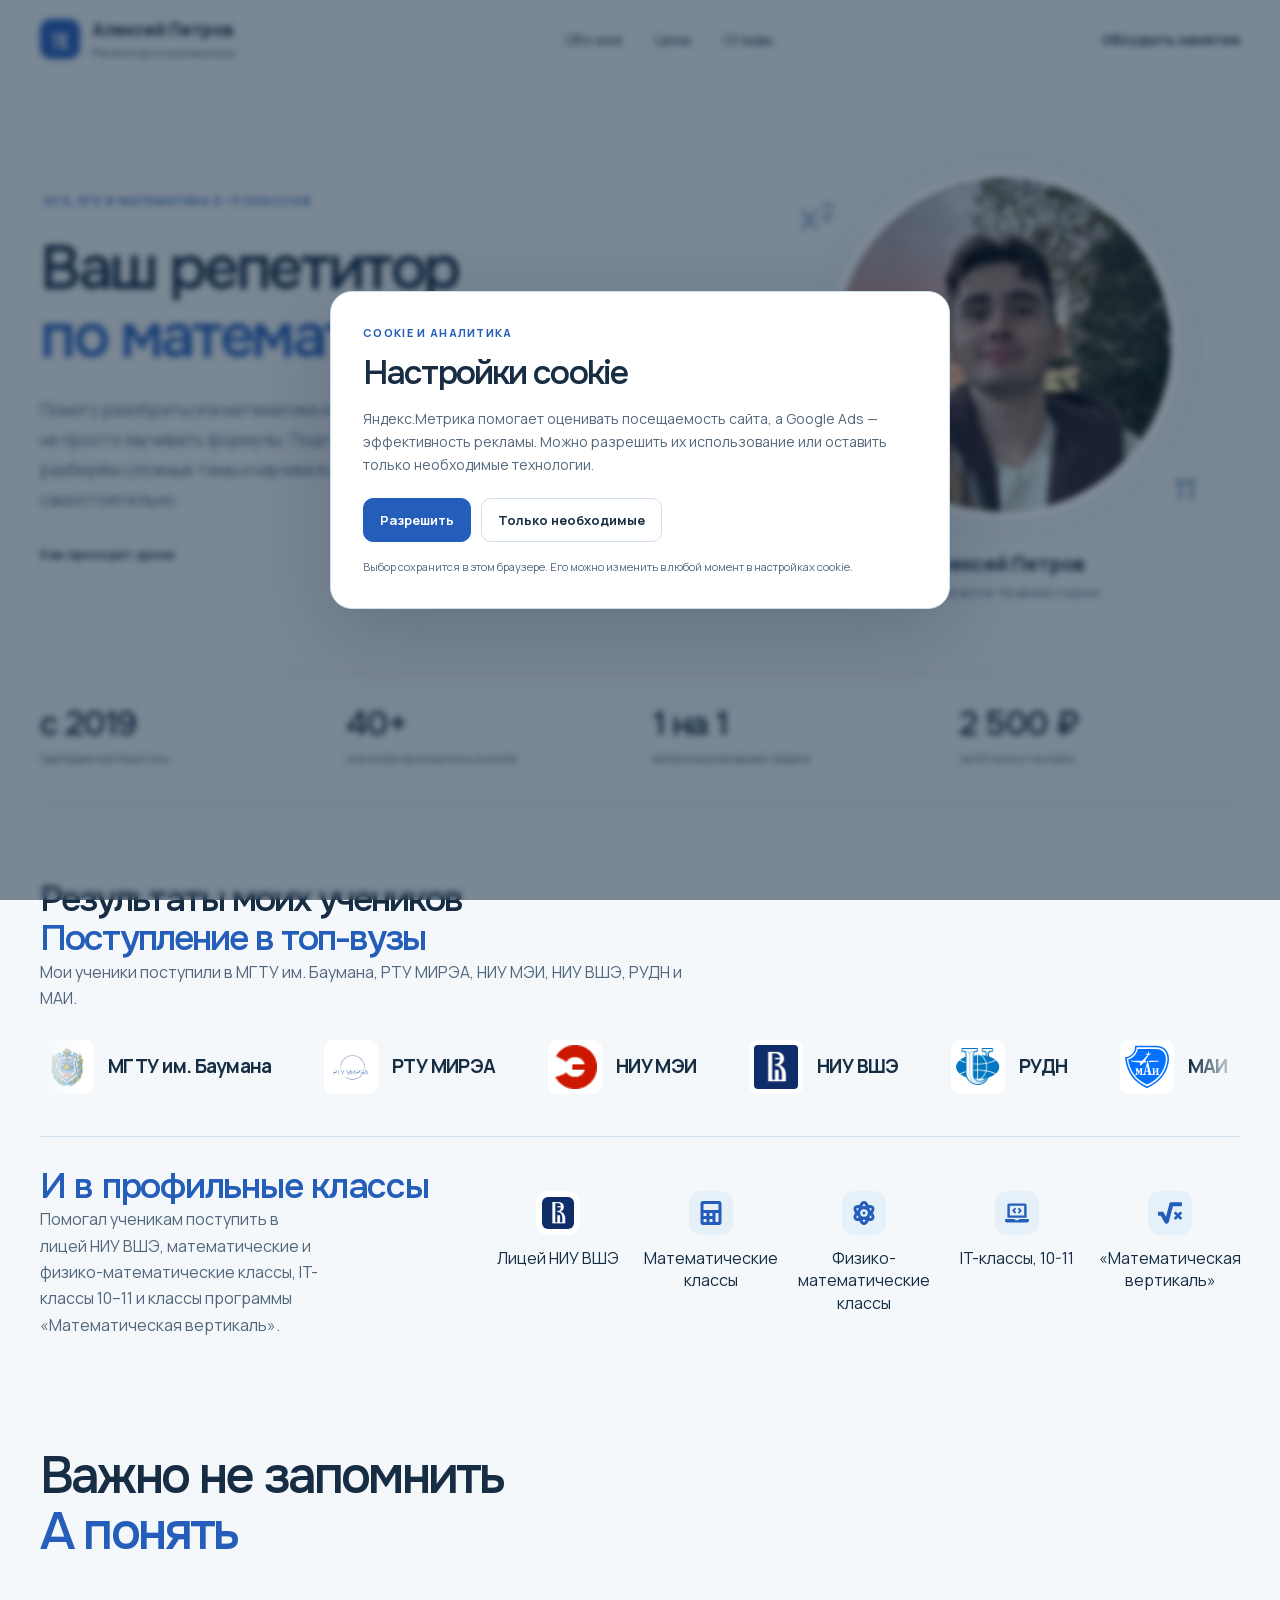
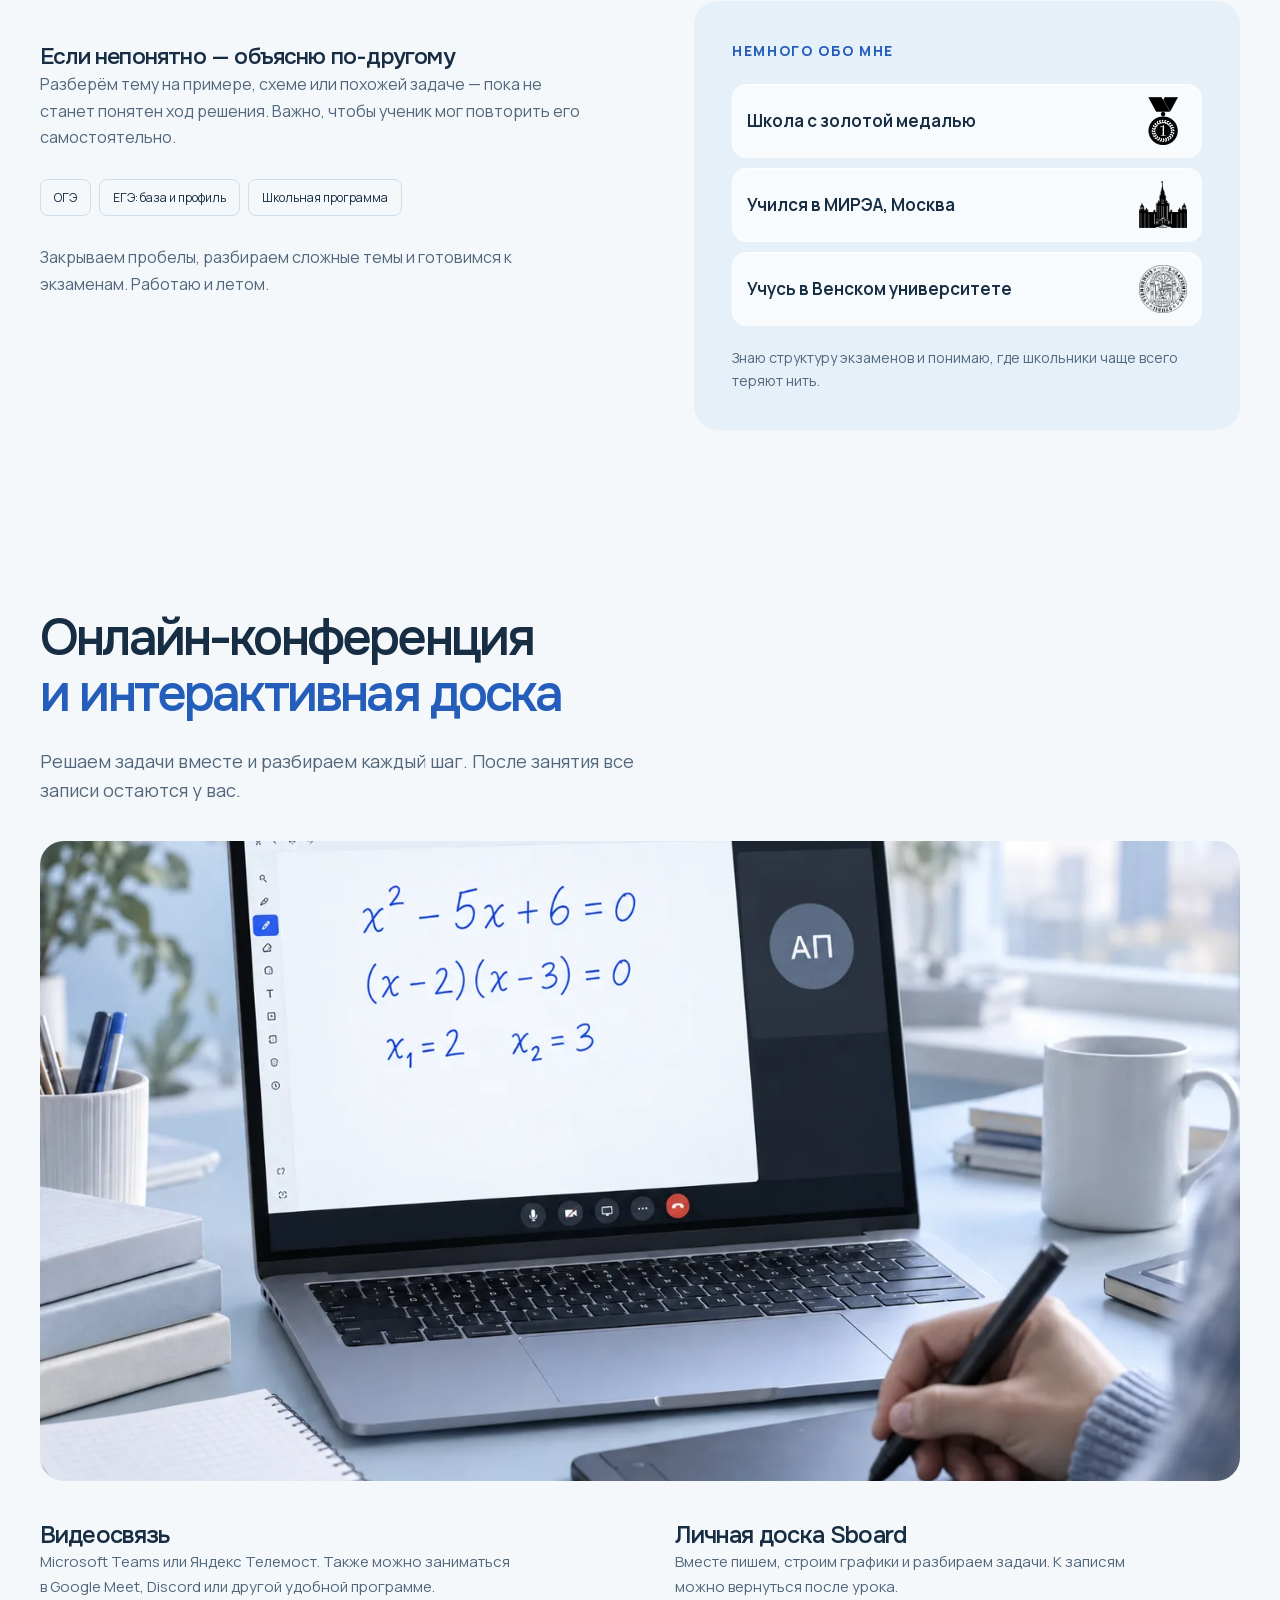
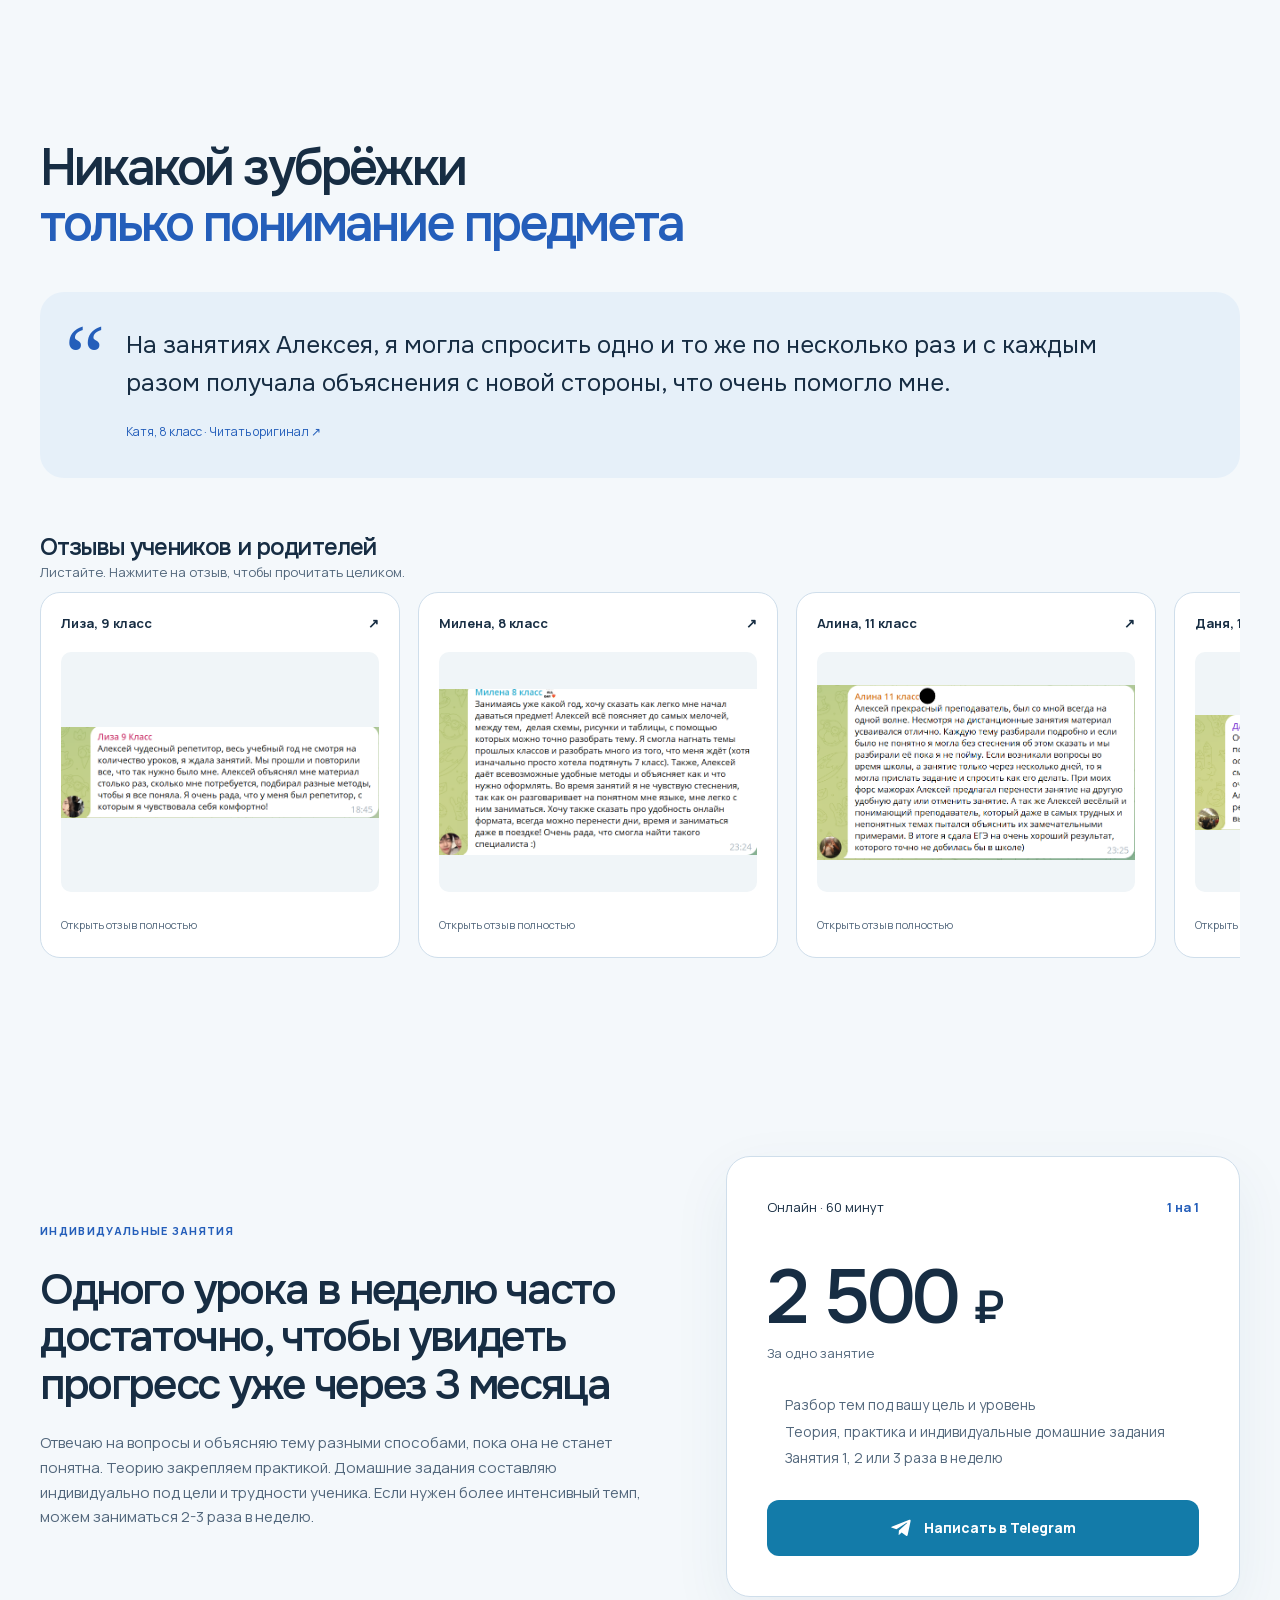
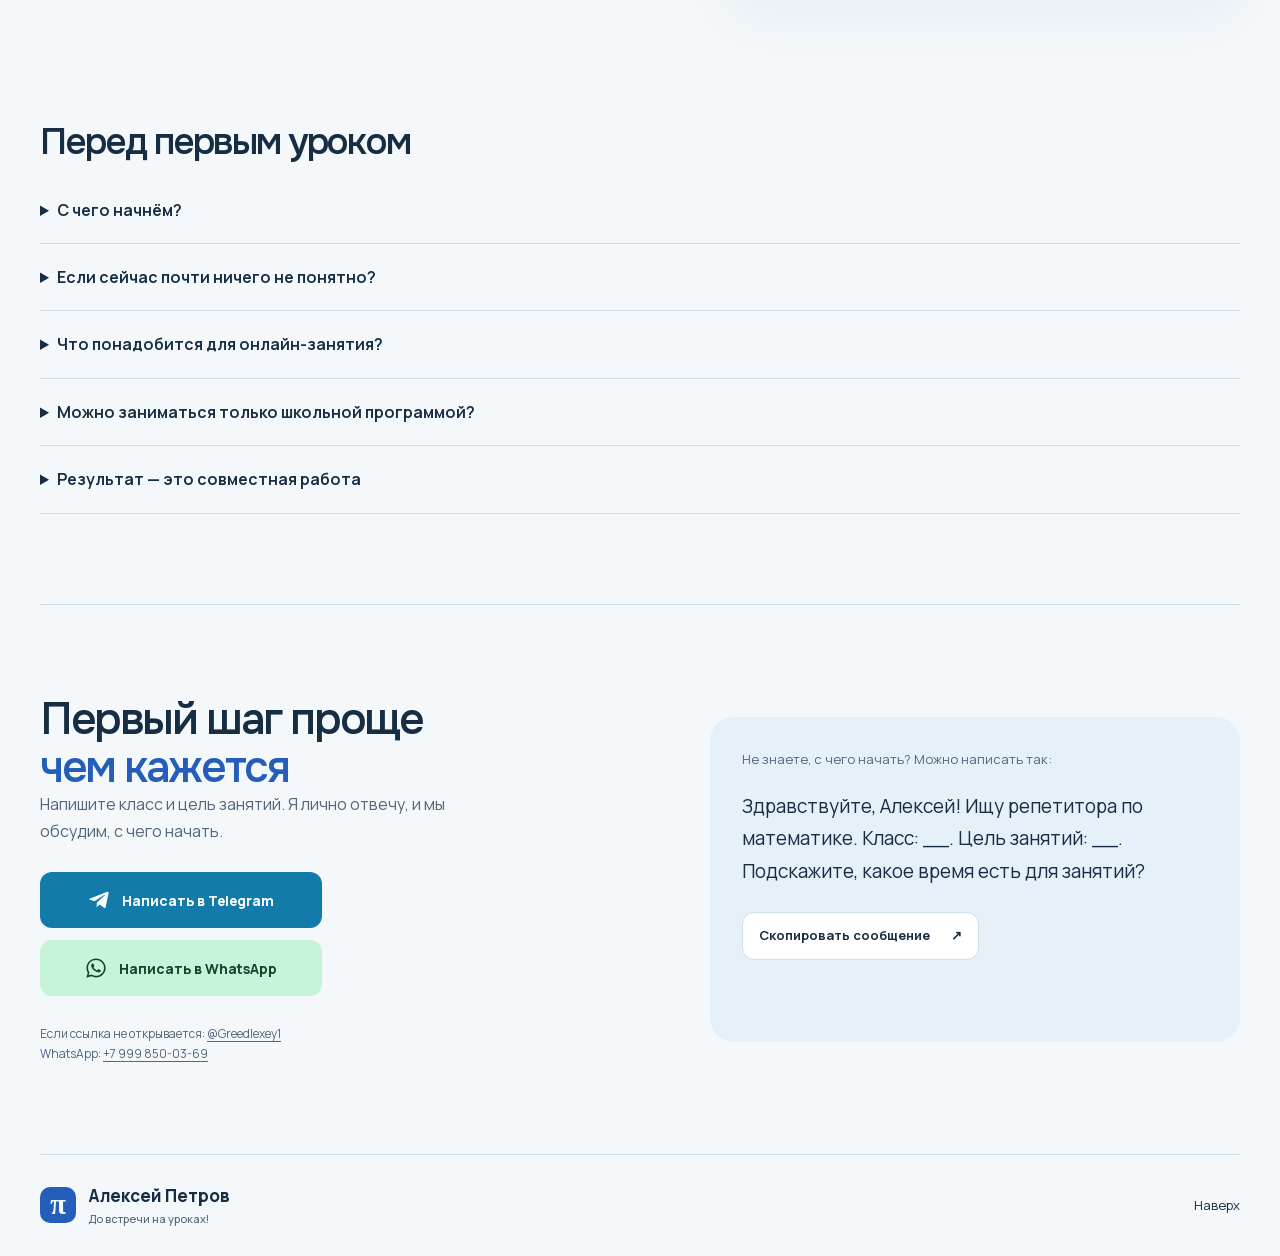
==== index.html @ b1c2bb9f "Add consent-aware Google Ads tracking" ====
<!DOCTYPE html><html lang="ru"><head><meta charSet="utf-8"/><meta name="viewport" content="width=device-width, initial-scale=1"/><link rel="preload" href="/favicon.svg" as="image"/><link rel="preload" href="/universities/bmstu.png" as="image"/><link rel="preload" href="/universities/mirea.svg" as="image"/><link rel="preload" href="/universities/mpei.ico" as="image"/><link rel="preload" href="/universities/hse.png" as="image"/><link rel="preload" href="/universities/rudn-mark.webp" as="image"/><link rel="preload" href="/universities/mai.svg" as="image"/><link rel="preload" href="/education/gold-medal.png" as="image"/><link rel="preload" href="/education/mirea-mark.png" as="image"/><link rel="preload" href="/education/vienna-university.png" as="image"/><link rel="stylesheet" href="/_next/static/css/index.EfuQEpHN.css" data-rsc-css-href="/_next/static/css/index.EfuQEpHN.css" data-precedence="vite-rsc/importer-resources"/><link rel="modulepreload" fetchPriority="low" href="/_next/static/chunks/index-Ccxa7Z6f.js"/><script src="/_next/static/chunks/rolldown-runtime-C60lm6uB.js" type="module" async=""></script><script src="/_next/static/chunks/framework-BgSIrAUN.js" type="module" async=""></script><link rel="modulepreload" href="/_next/static/chunks/layout-segment-context-CNjKVt2A.js" crossorigin=""/><link rel="modulepreload" href="/_next/static/chunks/consent-manager-OERHAARf.js" crossorigin=""/><link rel="modulepreload" href="/_next/static/chunks/contact-actions-ByN_twiW.js" crossorigin=""/><title>Алексей Петров — репетитор по математике</title><meta name="description" content="Подготовка к ОГЭ и ЕГЭ, повышение успеваемости для учеников 5–11 классов. Индивидуальные онлайн-занятия по математике."/><link rel="shortcut icon" href="/favicon.svg?v=3"/><link rel="icon" href="/favicon.svg?v=3"/><script>Object.assign(((self[Symbol.for("vinext.navigationRuntime")]??={bootstrap:{routeManifest:null},functions:{}}).bootstrap.rsc??={rsc:[]}),{params:{},nav:{"pathname":"/","searchParams":[]}})</script><link rel="modulepreload" href="/_next/static/chunks/index-Ccxa7Z6f.js" />
<link rel="preload" href="/_next/static/_vinext_fonts/manrope-76eca2803f7f/manrope-c9a5f13c.woff2" as="font" type="font/woff2" crossorigin />
<link rel="preload" href="/_next/static/_vinext_fonts/manrope-76eca2803f7f/manrope-81401990.woff2" as="font" type="font/woff2" crossorigin />
<link rel="preload" href="/_next/static/_vinext_fonts/onest-5a9ab5526773/onest-8faa2f9b.woff2" as="font" type="font/woff2" crossorigin />
<link rel="preload" href="/_next/static/_vinext_fonts/onest-5a9ab5526773/onest-5ac48217.woff2" as="font" type="font/woff2" crossorigin />
<style data-vinext-fonts>/* cyrillic-ext */
@font-face {
  font-family: 'Manrope';
  font-style: normal;
  font-weight: 200 800;
  font-display: swap;
  src: url(/_next/static/_vinext_fonts/manrope-76eca2803f7f/manrope-37facb2a.woff2) format('woff2');
  unicode-range: U+0460-052F, U+1C80-1C8A, U+20B4, U+2DE0-2DFF, U+A640-A69F, U+FE2E-FE2F;
}
/* cyrillic */
@font-face {
  font-family: 'Manrope';
  font-style: normal;
  font-weight: 200 800;
  font-display: swap;
  src: url(/_next/static/_vinext_fonts/manrope-76eca2803f7f/manrope-c9a5f13c.woff2) format('woff2');
  unicode-range: U+0301, U+0400-045F, U+0490-0491, U+04B0-04B1, U+2116;
}
/* greek */
@font-face {
  font-family: 'Manrope';
  font-style: normal;
  font-weight: 200 800;
  font-display: swap;
  src: url(/_next/static/_vinext_fonts/manrope-76eca2803f7f/manrope-f00fa027.woff2) format('woff2');
  unicode-range: U+0370-0377, U+037A-037F, U+0384-038A, U+038C, U+038E-03A1, U+03A3-03FF;
}
/* vietnamese */
@font-face {
  font-family: 'Manrope';
  font-style: normal;
  font-weight: 200 800;
  font-display: swap;
  src: url(/_next/static/_vinext_fonts/manrope-76eca2803f7f/manrope-bd6e7fdc.woff2) format('woff2');
  unicode-range: U+0102-0103, U+0110-0111, U+0128-0129, U+0168-0169, U+01A0-01A1, U+01AF-01B0, U+0300-0301, U+0303-0304, U+0308-0309, U+0323, U+0329, U+1EA0-1EF9, U+20AB;
}
/* latin-ext */
@font-face {
  font-family: 'Manrope';
  font-style: normal;
  font-weight: 200 800;
  font-display: swap;
  src: url(/_next/static/_vinext_fonts/manrope-76eca2803f7f/manrope-76dcfc73.woff2) format('woff2');
  unicode-range: U+0100-02BA, U+02BD-02C5, U+02C7-02CC, U+02CE-02D7, U+02DD-02FF, U+0304, U+0308, U+0329, U+1D00-1DBF, U+1E00-1E9F, U+1EF2-1EFF, U+2020, U+20A0-20AB, U+20AD-20C0, U+2113, U+2C60-2C7F, U+A720-A7FF;
}
/* latin */
@font-face {
  font-family: 'Manrope';
  font-style: normal;
  font-weight: 200 800;
  font-display: swap;
  src: url(/_next/static/_vinext_fonts/manrope-76eca2803f7f/manrope-81401990.woff2) format('woff2');
  unicode-range: U+0000-00FF, U+0131, U+0152-0153, U+02BB-02BC, U+02C6, U+02DA, U+02DC, U+0304, U+0308, U+0329, U+2000-206F, U+20AC, U+2122, U+2191, U+2193, U+2212, U+2215, U+FEFF, U+FFFD;
}

@font-face {
  font-family: 'Manrope Fallback';
  src: local("Arial");
  ascent-override: 103.31%;
  descent-override: 29.07%;
  line-gap-override: 0.00%;
  size-adjust: 103.19%;
}

.__font_manrope_18bkbal { font-family: 'Manrope', 'Manrope Fallback'; font-style: normal; }

.__variable_manrope_18bkbal { --font-manrope: 'Manrope', 'Manrope Fallback'; }

/* cyrillic-ext */
@font-face {
  font-family: 'Onest';
  font-style: normal;
  font-weight: 100 900;
  font-display: swap;
  src: url(/_next/static/_vinext_fonts/onest-5a9ab5526773/onest-e99908e1.woff2) format('woff2');
  unicode-range: U+0460-052F, U+1C80-1C8A, U+20B4, U+2DE0-2DFF, U+A640-A69F, U+FE2E-FE2F;
}
/* cyrillic */
@font-face {
  font-family: 'Onest';
  font-style: normal;
  font-weight: 100 900;
  font-display: swap;
  src: url(/_next/static/_vinext_fonts/onest-5a9ab5526773/onest-8faa2f9b.woff2) format('woff2');
  unicode-range: U+0301, U+0400-045F, U+0490-0491, U+04B0-04B1, U+2116;
}
/* math */
@font-face {
  font-family: 'Onest';
  font-style: normal;
  font-weight: 100 900;
  font-display: swap;
  src: url(/_next/static/_vinext_fonts/onest-5a9ab5526773/onest-ea80da60.woff2) format('woff2');
  unicode-range: U+0302-0303, U+0305, U+0307-0308, U+0310, U+0312, U+0315, U+031A, U+0326-0327, U+032C, U+032F-0330, U+0332-0333, U+0338, U+033A, U+0346, U+034D, U+0391-03A1, U+03A3-03A9, U+03B1-03C9, U+03D1, U+03D5-03D6, U+03F0-03F1, U+03F4-03F5, U+2016-2017, U+2034-2038, U+203C, U+2040, U+2043, U+2047, U+2050, U+2057, U+205F, U+2070-2071, U+2074-208E, U+2090-209C, U+20D0-20DC, U+20E1, U+20E5-20EF, U+2100-2112, U+2114-2115, U+2117-2121, U+2123-214F, U+2190, U+2192, U+2194-21AE, U+21B0-21E5, U+21F1-21F2, U+21F4-2211, U+2213-2214, U+2216-22FF, U+2308-230B, U+2310, U+2319, U+231C-2321, U+2336-237A, U+237C, U+2395, U+239B-23B7, U+23D0, U+23DC-23E1, U+2474-2475, U+25AF, U+25B3, U+25B7, U+25BD, U+25C1, U+25CA, U+25CC, U+25FB, U+266D-266F, U+27C0-27FF, U+2900-2AFF, U+2B0E-2B11, U+2B30-2B4C, U+2BFE, U+3030, U+FF5B, U+FF5D, U+1D400-1D7FF, U+1EE00-1EEFF;
}
/* symbols */
@font-face {
  font-family: 'Onest';
  font-style: normal;
  font-weight: 100 900;
  font-display: swap;
  src: url(/_next/static/_vinext_fonts/onest-5a9ab5526773/onest-914ed5ba.woff2) format('woff2');
  unicode-range: U+0001-000C, U+000E-001F, U+007F-009F, U+20DD-20E0, U+20E2-20E4, U+2150-218F, U+2190, U+2192, U+2194-2199, U+21AF, U+21E6-21F0, U+21F3, U+2218-2219, U+2299, U+22C4-22C6, U+2300-243F, U+2440-244A, U+2460-24FF, U+25A0-27BF, U+2800-28FF, U+2921-2922, U+2981, U+29BF, U+29EB, U+2B00-2BFF, U+4DC0-4DFF, U+FFF9-FFFB, U+10140-1018E, U+10190-1019C, U+101A0, U+101D0-101FD, U+102E0-102FB, U+10E60-10E7E, U+1D2C0-1D2D3, U+1D2E0-1D37F, U+1F000-1F0FF, U+1F100-1F1AD, U+1F1E6-1F1FF, U+1F30D-1F30F, U+1F315, U+1F31C, U+1F31E, U+1F320-1F32C, U+1F336, U+1F378, U+1F37D, U+1F382, U+1F393-1F39F, U+1F3A7-1F3A8, U+1F3AC-1F3AF, U+1F3C2, U+1F3C4-1F3C6, U+1F3CA-1F3CE, U+1F3D4-1F3E0, U+1F3ED, U+1F3F1-1F3F3, U+1F3F5-1F3F7, U+1F408, U+1F415, U+1F41F, U+1F426, U+1F43F, U+1F441-1F442, U+1F444, U+1F446-1F449, U+1F44C-1F44E, U+1F453, U+1F46A, U+1F47D, U+1F4A3, U+1F4B0, U+1F4B3, U+1F4B9, U+1F4BB, U+1F4BF, U+1F4C8-1F4CB, U+1F4D6, U+1F4DA, U+1F4DF, U+1F4E3-1F4E6, U+1F4EA-1F4ED, U+1F4F7, U+1F4F9-1F4FB, U+1F4FD-1F4FE, U+1F503, U+1F507-1F50B, U+1F50D, U+1F512-1F513, U+1F53E-1F54A, U+1F54F-1F5FA, U+1F610, U+1F650-1F67F, U+1F687, U+1F68D, U+1F691, U+1F694, U+1F698, U+1F6AD, U+1F6B2, U+1F6B9-1F6BA, U+1F6BC, U+1F6C6-1F6CF, U+1F6D3-1F6D7, U+1F6E0-1F6EA, U+1F6F0-1F6F3, U+1F6F7-1F6FC, U+1F700-1F7FF, U+1F800-1F80B, U+1F810-1F847, U+1F850-1F859, U+1F860-1F887, U+1F890-1F8AD, U+1F8B0-1F8BB, U+1F8C0-1F8C1, U+1F900-1F90B, U+1F93B, U+1F946, U+1F984, U+1F996, U+1F9E9, U+1FA00-1FA6F, U+1FA70-1FA7C, U+1FA80-1FA89, U+1FA8F-1FAC6, U+1FACE-1FADC, U+1FADF-1FAE9, U+1FAF0-1FAF8, U+1FB00-1FBFF;
}
/* vietnamese */
@font-face {
  font-family: 'Onest';
  font-style: normal;
  font-weight: 100 900;
  font-display: swap;
  src: url(/_next/static/_vinext_fonts/onest-5a9ab5526773/onest-20906169.woff2) format('woff2');
  unicode-range: U+0102-0103, U+0110-0111, U+0128-0129, U+0168-0169, U+01A0-01A1, U+01AF-01B0, U+0300-0301, U+0303-0304, U+0308-0309, U+0323, U+0329, U+1EA0-1EF9, U+20AB;
}
/* latin-ext */
@font-face {
  font-family: 'Onest';
  font-style: normal;
  font-weight: 100 900;
  font-display: swap;
  src: url(/_next/static/_vinext_fonts/onest-5a9ab5526773/onest-399d446b.woff2) format('woff2');
  unicode-range: U+0100-02BA, U+02BD-02C5, U+02C7-02CC, U+02CE-02D7, U+02DD-02FF, U+0304, U+0308, U+0329, U+1D00-1DBF, U+1E00-1E9F, U+1EF2-1EFF, U+2020, U+20A0-20AB, U+20AD-20C0, U+2113, U+2C60-2C7F, U+A720-A7FF;
}
/* latin */
@font-face {
  font-family: 'Onest';
  font-style: normal;
  font-weight: 100 900;
  font-display: swap;
  src: url(/_next/static/_vinext_fonts/onest-5a9ab5526773/onest-5ac48217.woff2) format('woff2');
  unicode-range: U+0000-00FF, U+0131, U+0152-0153, U+02BB-02BC, U+02C6, U+02DA, U+02DC, U+0304, U+0308, U+0329, U+2000-206F, U+20AC, U+2122, U+2191, U+2193, U+2212, U+2215, U+FEFF, U+FFFD;
}

@font-face {
  font-family: 'Onest Fallback';
  src: local("Arial");
  ascent-override: 92.20%;
  descent-override: 28.99%;
  line-gap-override: 0.00%;
  size-adjust: 105.20%;
}

.__font_onest_1gwb0wa { font-family: 'Onest', 'Onest Fallback'; font-style: normal; }

.__variable_onest_1gwb0wa { --font-onest: 'Onest', 'Onest Fallback'; }
</style>
</head><body class="__variable_manrope_18bkbal __variable_onest_1gwb0wa"><a class="skip-link" href="#main">Перейти к содержанию</a><header class="site-header container"><a class="brand" href="#top"><img src="/favicon.svg" width="40" height="40" alt=""/><span>Алексей Петров<small>Репетитор по математике</small></span></a><nav aria-label="Основная навигация"><a href="#about">Обо мне</a><a href="#prices">Цены</a><a href="#reviews">Отзывы</a></nav><a class="header-link" href="#contact">Обсудить занятия</a></header><main id="main"><section class="hero container" id="top"><div class="hero-copy"><p class="eyebrow">ОГЭ, ЕГЭ и математика 5–11 классов</p><h1>Ваш репетитор<br/><span>по математике</span></h1><p class="lead">Помогу разобраться в математике и понять, как решать задачи, а не просто заучивать формулы. Подготовимся к экзаменам, разберём сложные темы и научимся решать примеры самостоятельно.</p><div class="hero-actions"><a class="text-link" href="#format">Как проходят уроки</a></div></div><figure class="hero-portrait"><div class="portrait-halo" aria-hidden="true"><span>х²</span><span>π</span></div><img src="/alexey.webp" width="640" height="640" fetchPriority="high" alt="Алексей Петров, ваш преподаватель математики"/><figcaption><strong>Алексей Петров</strong><span>На одной волне. На вашей стороне.</span></figcaption></figure></section><section class="facts container" aria-label="О занятиях"><div><strong>с 2019</strong><span>преподаю математику</span></div><div><strong>40+</strong><span>учеников занимались со мной</span></div><div><strong>1 на 1</strong><span>всё внимание вашей задаче</span></div><div><strong>2 500 ₽</strong><span>за 60 минут онлайн</span></div></section><section class="university-section container"><div class="university-heading"><h2>Результаты моих учеников<br/><span>Поступление в топ-вузы</span></h2><p>Мои ученики поступили в МГТУ им. Баумана, РТУ МИРЭА, НИУ МЭИ, НИУ ВШЭ, РУДН и МАИ.</p></div><div class="university-window"><div class="university-track"><div class="university-group"><div class="university"><img src="/universities/bmstu.png" width="54" height="54" alt=""/><strong>МГТУ им. Баумана</strong></div><div class="university"><img src="/universities/mirea.svg" width="54" height="54" alt=""/><strong>РТУ МИРЭА</strong></div><div class="university"><img src="/universities/mpei.ico" width="54" height="54" alt=""/><strong>НИУ МЭИ</strong></div><div class="university"><img src="/universities/hse.png" width="54" height="54" alt=""/><strong>НИУ ВШЭ</strong></div><div class="university"><img src="/universities/rudn-mark.webp" width="54" height="54" alt=""/><strong>РУДН</strong></div><div class="university"><img src="/universities/mai.svg" width="54" height="54" alt=""/><strong>МАИ</strong></div></div><div class="university-group" aria-hidden="true"><div class="university"><img src="/universities/bmstu.png" width="54" height="54" alt=""/><strong>МГТУ им. Баумана</strong></div><div class="university"><img src="/universities/mirea.svg" width="54" height="54" alt=""/><strong>РТУ МИРЭА</strong></div><div class="university"><img src="/universities/mpei.ico" width="54" height="54" alt=""/><strong>НИУ МЭИ</strong></div><div class="university"><img src="/universities/hse.png" width="54" height="54" alt=""/><strong>НИУ ВШЭ</strong></div><div class="university"><img src="/universities/rudn-mark.webp" width="54" height="54" alt=""/><strong>РУДН</strong></div><div class="university"><img src="/universities/mai.svg" width="54" height="54" alt=""/><strong>МАИ</strong></div></div></div></div><div class="class-results"><div><h3>И в профильные классы</h3><p>Помогал ученикам поступить в лицей НИУ ВШЭ, математические и физико-математические классы, IT-классы 10–11 и классы программы «Математическая вертикаль».</p></div><div class="class-result-grid"><div class="class-result"><img src="/universities/hse.png" width="44" height="44" alt=""/><span>Лицей НИУ ВШЭ</span></div><div class="class-result"><svg stroke="currentColor" fill="currentColor" stroke-width="0" viewBox="0 0 448 512" aria-hidden="true" height="1em" width="1em" xmlns="http://www.w3.org/2000/svg"><path d="M400 0H48C22.4 0 0 22.4 0 48v416c0 25.6 22.4 48 48 48h352c25.6 0 48-22.4 48-48V48c0-25.6-22.4-48-48-48zM128 435.2c0 6.4-6.4 12.8-12.8 12.8H76.8c-6.4 0-12.8-6.4-12.8-12.8v-38.4c0-6.4 6.4-12.8 12.8-12.8h38.4c6.4 0 12.8 6.4 12.8 12.8v38.4zm0-128c0 6.4-6.4 12.8-12.8 12.8H76.8c-6.4 0-12.8-6.4-12.8-12.8v-38.4c0-6.4 6.4-12.8 12.8-12.8h38.4c6.4 0 12.8 6.4 12.8 12.8v38.4zm128 128c0 6.4-6.4 12.8-12.8 12.8h-38.4c-6.4 0-12.8-6.4-12.8-12.8v-38.4c0-6.4 6.4-12.8 12.8-12.8h38.4c6.4 0 12.8 6.4 12.8 12.8v38.4zm0-128c0 6.4-6.4 12.8-12.8 12.8h-38.4c-6.4 0-12.8-6.4-12.8-12.8v-38.4c0-6.4 6.4-12.8 12.8-12.8h38.4c6.4 0 12.8 6.4 12.8 12.8v38.4zm128 128c0 6.4-6.4 12.8-12.8 12.8h-38.4c-6.4 0-12.8-6.4-12.8-12.8V268.8c0-6.4 6.4-12.8 12.8-12.8h38.4c6.4 0 12.8 6.4 12.8 12.8v166.4zm0-256c0 6.4-6.4 12.8-12.8 12.8H76.8c-6.4 0-12.8-6.4-12.8-12.8V76.8C64 70.4 70.4 64 76.8 64h294.4c6.4 0 12.8 6.4 12.8 12.8v102.4z"></path></svg><span>Математические классы</span></div><div class="class-result"><svg stroke="currentColor" fill="currentColor" stroke-width="0" viewBox="0 0 448 512" aria-hidden="true" height="1em" width="1em" xmlns="http://www.w3.org/2000/svg"><path d="M223.99908,224a32,32,0,1,0,32.00782,32A32.06431,32.06431,0,0,0,223.99908,224Zm214.172-96c-10.877-19.5-40.50979-50.75-116.27544-41.875C300.39168,34.875,267.63386,0,223.99908,0s-76.39066,34.875-97.89653,86.125C50.3369,77.375,20.706,108.5,9.82907,128-6.54984,157.375-5.17484,201.125,34.958,256-5.17484,310.875-6.54984,354.625,9.82907,384c29.13087,52.375,101.64652,43.625,116.27348,41.875C147.60842,477.125,180.36429,512,223.99908,512s76.3926-34.875,97.89652-86.125c14.62891,1.75,87.14456,10.5,116.27544-41.875C454.55,354.625,453.175,310.875,413.04017,256,453.175,201.125,454.55,157.375,438.171,128ZM63.33886,352c-4-7.25-.125-24.75,15.00391-48.25,6.87695,6.5,14.12891,12.875,21.88087,19.125,1.625,13.75,4,27.125,6.75,40.125C82.34472,363.875,67.09081,358.625,63.33886,352Zm36.88478-162.875c-7.752,6.25-15.00392,12.625-21.88087,19.125-15.12891-23.5-19.00392-41-15.00391-48.25,3.377-6.125,16.37891-11.5,37.88478-11.5,1.75,0,3.875.375,5.75.375C104.09864,162.25,101.84864,175.625,100.22364,189.125ZM223.99908,64c9.50195,0,22.25586,13.5,33.88282,37.25-11.252,3.75-22.50391,8-33.88282,12.875-11.377-4.875-22.62892-9.125-33.88283-12.875C201.74516,77.5,214.49712,64,223.99908,64Zm0,384c-9.502,0-22.25392-13.5-33.88283-37.25,11.25391-3.75,22.50587-8,33.88283-12.875C235.378,402.75,246.62994,407,257.8819,410.75,246.25494,434.5,233.501,448,223.99908,448Zm0-112a80,80,0,1,1,80-80A80.00023,80.00023,0,0,1,223.99908,336ZM384.6593,352c-3.625,6.625-19.00392,11.875-43.63479,11,2.752-13,5.127-26.375,6.752-40.125,7.75195-6.25,15.00391-12.625,21.87891-19.125C384.7843,327.25,388.6593,344.75,384.6593,352ZM369.65538,208.25c-6.875-6.5-14.127-12.875-21.87891-19.125-1.625-13.5-3.875-26.875-6.752-40.25,1.875,0,4.002-.375,5.752-.375,21.50391,0,34.50782,5.375,37.88283,11.5C388.6593,167.25,384.7843,184.75,369.65538,208.25Z"></path></svg><span>Физико-математические классы</span></div><div class="class-result"><svg stroke="currentColor" fill="currentColor" stroke-width="0" viewBox="0 0 640 512" aria-hidden="true" height="1em" width="1em" xmlns="http://www.w3.org/2000/svg"><path d="M255.03 261.65c6.25 6.25 16.38 6.25 22.63 0l11.31-11.31c6.25-6.25 6.25-16.38 0-22.63L253.25 192l35.71-35.72c6.25-6.25 6.25-16.38 0-22.63l-11.31-11.31c-6.25-6.25-16.38-6.25-22.63 0l-58.34 58.34c-6.25 6.25-6.25 16.38 0 22.63l58.35 58.34zm96.01-11.3l11.31 11.31c6.25 6.25 16.38 6.25 22.63 0l58.34-58.34c6.25-6.25 6.25-16.38 0-22.63l-58.34-58.34c-6.25-6.25-16.38-6.25-22.63 0l-11.31 11.31c-6.25 6.25-6.25 16.38 0 22.63L386.75 192l-35.71 35.72c-6.25 6.25-6.25 16.38 0 22.63zM624 416H381.54c-.74 19.81-14.71 32-32.74 32H288c-18.69 0-33.02-17.47-32.77-32H16c-8.8 0-16 7.2-16 16v16c0 35.2 28.8 64 64 64h512c35.2 0 64-28.8 64-64v-16c0-8.8-7.2-16-16-16zM576 48c0-26.4-21.6-48-48-48H112C85.6 0 64 21.6 64 48v336h512V48zm-64 272H128V64h384v256z"></path></svg><span>IT-классы, 10-11</span></div><div class="class-result"><svg stroke="currentColor" fill="currentColor" stroke-width="0" viewBox="0 0 576 512" aria-hidden="true" height="1em" width="1em" xmlns="http://www.w3.org/2000/svg"><path d="M571.31 251.31l-22.62-22.62c-6.25-6.25-16.38-6.25-22.63 0L480 274.75l-46.06-46.06c-6.25-6.25-16.38-6.25-22.63 0l-22.62 22.62c-6.25 6.25-6.25 16.38 0 22.63L434.75 320l-46.06 46.06c-6.25 6.25-6.25 16.38 0 22.63l22.62 22.62c6.25 6.25 16.38 6.25 22.63 0L480 365.25l46.06 46.06c6.25 6.25 16.38 6.25 22.63 0l22.62-22.62c6.25-6.25 6.25-16.38 0-22.63L525.25 320l46.06-46.06c6.25-6.25 6.25-16.38 0-22.63zM552 0H307.65c-14.54 0-27.26 9.8-30.95 23.87l-84.79 322.8-58.41-106.1A32.008 32.008 0 0 0 105.47 224H24c-13.25 0-24 10.74-24 24v48c0 13.25 10.75 24 24 24h43.62l88.88 163.73C168.99 503.5 186.3 512 204.94 512c17.27 0 44.44-9 54.28-41.48L357.03 96H552c13.25 0 24-10.75 24-24V24c0-13.26-10.75-24-24-24z"></path></svg><span>«Математическая вертикаль»</span></div></div></div></section><section class="section container" id="about"><h2>Важно не запомнить<br/><span>А понять</span></h2><div class="about-grid"><article class="approach"><h3>Если непонятно — объясню по-другому</h3><p>Разберём тему на примере, схеме или похожей задаче — пока не станет понятен ход решения. Важно, чтобы ученик мог повторить его самостоятельно.</p><div class="subject-tags"><span>ОГЭ</span><span>ЕГЭ: база и профиль</span><span>Школьная программа</span></div><p>Закрываем пробелы, разбираем сложные темы и готовимся к экзаменам. Работаю и летом.</p></article><article class="education"><p class="eyebrow">Немного обо мне</p><div class="education-places"><div class="education-item"><p>Школа с золотой медалью</p><img src="/education/gold-medal.png" width="48" height="48" alt="Золотая школьная медаль"/></div><div class="education-item"><p>Учился в МИРЭА, Москва</p><img src="/education/mirea-mark.png" width="48" height="48" alt="Эмблема МИРЭА"/></div><div class="education-item"><p>Учусь в Венском университете</p><img src="/education/vienna-university.png" width="48" height="48" alt="Печать Венского университета"/></div></div><p>Знаю структуру экзаменов и понимаю, где школьники чаще всего теряют нить.</p></article></div></section><section class="section container format-section" id="format"><h2>Онлайн-конференция<br/><span>и интерактивная доска</span></h2><p class="section-lead">Решаем задачи вместе и разбираем каждый шаг. После занятия все записи остаются у вас.</p><figure class="lesson-visual"><img src="/lesson-illustration.webp" width="1536" height="1024" loading="lazy" alt="Иллюстрация онлайн-урока: видеосвязь, математические записи на общей доске и графический планшет"/></figure><div class="format-details"><div><h3>Видеосвязь</h3><p>Microsoft Teams или Яндекс Телемост. Также можно заниматься в Google Meet, Discord или другой удобной программе.</p></div><div><h3>Личная доска Sboard</h3><p>Вместе пишем, строим графики и разбираем задачи. К записям можно вернуться после урока.</p></div></div></section><section class="section container reviews-section" id="reviews"><h2>Никакой зубрёжки<br/><span>только понимание предмета</span></h2><div class="featured-review"><span class="quote-mark" aria-hidden="true">“</span><blockquote>На занятиях Алексея, я могла спросить одно и то же по несколько раз и с каждым разом получала объяснения с новой стороны, что очень помогло мне.</blockquote><a href="/reviews/katya.png" target="_blank" rel="noreferrer">Катя, 8 класс · Читать оригинал ↗</a></div><div class="reviews-heading"><h3>Отзывы учеников и родителей</h3><p>Листайте. Нажмите на отзыв, чтобы прочитать целиком.</p></div><div class="reviews-rail" tabindex="0" aria-label="Галерея отзывов, прокручивается горизонтально"><a class="review-card" href="/reviews/liza.png" target="_blank" rel="noreferrer"><span>Лиза, 9 класс<span aria-hidden="true">↗</span></span><img src="/reviews/liza.png" loading="lazy" alt="Оригинал отзыва: Лиза, 9 класс"/><small>Открыть отзыв полностью</small></a><a class="review-card" href="/reviews/milena.png" target="_blank" rel="noreferrer"><span>Милена, 8 класс<span aria-hidden="true">↗</span></span><img src="/reviews/milena.png" loading="lazy" alt="Оригинал отзыва: Милена, 8 класс"/><small>Открыть отзыв полностью</small></a><a class="review-card" href="/reviews/alina.png" target="_blank" rel="noreferrer"><span>Алина, 11 класс<span aria-hidden="true">↗</span></span><img src="/reviews/alina.png" loading="lazy" alt="Оригинал отзыва: Алина, 11 класс"/><small>Открыть отзыв полностью</small></a><a class="review-card" href="/reviews/danya.png" target="_blank" rel="noreferrer"><span>Даня, 11 класс<span aria-hidden="true">↗</span></span><img src="/reviews/danya.png" loading="lazy" alt="Оригинал отзыва: Даня, 11 класс"/><small>Открыть отзыв полностью</small></a><a class="review-card" href="/reviews/arina.png" target="_blank" rel="noreferrer"><span>Арина, 11 класс<span aria-hidden="true">↗</span></span><img src="/reviews/arina.png" loading="lazy" alt="Оригинал отзыва: Арина, 11 класс"/><small>Открыть отзыв полностью</small></a><a class="review-card" href="/reviews/anya.png" target="_blank" rel="noreferrer"><span>Аня, 9 класс<span aria-hidden="true">↗</span></span><img src="/reviews/anya.png" loading="lazy" alt="Оригинал отзыва: Аня, 9 класс"/><small>Открыть отзыв полностью</small></a><a class="review-card" href="/reviews/katya.png" target="_blank" rel="noreferrer"><span>Катя, 8 класс<span aria-hidden="true">↗</span></span><img src="/reviews/katya.png" loading="lazy" alt="Оригинал отзыва: Катя, 8 класс"/><small>Открыть отзыв полностью</small></a><a class="review-card" href="/reviews/kirill.png" target="_blank" rel="noreferrer"><span>Кирилл, 9 класс<span aria-hidden="true">↗</span></span><img src="/reviews/kirill.png" loading="lazy" alt="Оригинал отзыва: Кирилл, 9 класс"/><small>Открыть отзыв полностью</small></a><a class="review-card" href="/reviews/lera.png" target="_blank" rel="noreferrer"><span>Лера, подготовка к ОГЭ<span aria-hidden="true">↗</span></span><img src="/reviews/lera.png" loading="lazy" alt="Оригинал отзыва: Лера, подготовка к ОГЭ"/><small>Открыть отзыв полностью</small></a><a class="review-card" href="/reviews/fedya.jpg" target="_blank" rel="noreferrer"><span>Екатерина, мама Феди<span aria-hidden="true">↗</span></span><img src="/reviews/fedya.jpg" loading="lazy" alt="Оригинал отзыва: Екатерина, мама Феди"/><small>Открыть отзыв полностью</small></a><a class="review-card" href="/reviews/kristina.png" target="_blank" rel="noreferrer"><span>Кристина, мама ученика<span aria-hidden="true">↗</span></span><img src="/reviews/kristina.png" loading="lazy" alt="Оригинал отзыва: Кристина, мама ученика"/><small>Открыть отзыв полностью</small></a></div></section><section class="section container pricing-section" id="prices"><div class="pricing-copy"><p class="eyebrow">Индивидуальные занятия</p><h2>Одного урока в неделю часто достаточно, чтобы увидеть прогресс уже через 3 месяца</h2><p>Отвечаю на вопросы и объясняю тему разными способами, пока она не станет понятна. Теорию закрепляем практикой. Домашние задания составляю индивидуально под цели и трудности ученика. Если нужен более интенсивный темп, можем заниматься 2-3 раза в неделю.</p></div><article class="price-card"><div class="price-top"><span>Онлайн · 60 минут</span><strong>1 на 1</strong></div><p class="price">2 500 <span>₽</span></p><p>За одно занятие</p><ul><li>Разбор тем под вашу цель и уровень</li><li>Теория, практика и индивидуальные домашние задания</li><li>Занятия 1, 2 или 3 раза в неделю</li></ul><a class="button telegram" href="https://t.me/Greedlexey1?text=%D0%97%D0%B4%D1%80%D0%B0%D0%B2%D1%81%D1%82%D0%B2%D1%83%D0%B9%D1%82%D0%B5%2C%20%D0%90%D0%BB%D0%B5%D0%BA%D1%81%D0%B5%D0%B9!%20%D0%98%D1%89%D1%83%20%D1%80%D0%B5%D0%BF%D0%B5%D1%82%D0%B8%D1%82%D0%BE%D1%80%D0%B0%20%D0%BF%D0%BE%20%D0%BC%D0%B0%D1%82%D0%B5%D0%BC%D0%B0%D1%82%D0%B8%D0%BA%D0%B5.%20%D0%9A%D0%BB%D0%B0%D1%81%D1%81%3A%20__.%20%D0%A6%D0%B5%D0%BB%D1%8C%20%D0%B7%D0%B0%D0%BD%D1%8F%D1%82%D0%B8%D0%B9%3A%20__.%20%D0%9F%D0%BE%D0%B4%D1%81%D0%BA%D0%B0%D0%B6%D0%B8%D1%82%D0%B5%2C%20%D0%BA%D0%B0%D0%BA%D0%BE%D0%B5%20%D0%B2%D1%80%D0%B5%D0%BC%D1%8F%20%D0%B5%D1%81%D1%82%D1%8C%20%D0%B4%D0%BB%D1%8F%20%D0%B7%D0%B0%D0%BD%D1%8F%D1%82%D0%B8%D0%B9%3F" target="_blank" rel="noreferrer"><svg stroke="currentColor" fill="currentColor" stroke-width="0" viewBox="0 0 448 512" aria-hidden="true" height="1em" width="1em" xmlns="http://www.w3.org/2000/svg"><path d="M446.7 98.6l-67.6 318.8c-5.1 22.5-18.4 28.1-37.3 17.5l-103-75.9-49.7 47.8c-5.5 5.5-10.1 10.1-20.7 10.1l7.4-104.9 190.9-172.5c8.3-7.4-1.8-11.5-12.9-4.1L117.8 284 16.2 252.2c-22.1-6.9-22.5-22.1 4.6-32.7L418.2 66.4c18.4-6.9 34.5 4.1 28.5 32.2z"></path></svg>Написать в Telegram</a></article></section><section class="section container faq"><h2>Перед первым уроком</h2><div><details><summary>С чего начнём?</summary><p>Напишите, в каком классе учится ученик и какая цель: экзамен, оценки или конкретные темы. Обсудим задачи и подберём удобное время для занятия.</p></details><details><summary>Если сейчас почти ничего не понятно?</summary><p>Начнём с того места, где появились трудности. Подберём понятные примеры и будем двигаться постепенно. На уроках можно переспрашивать и ошибаться.</p></details><details><summary>Что понадобится для онлайн-занятия?</summary><p>Компьютер или ноутбук, интернет и микрофон. Ссылку на конференцию и личную доску я пришлю перед уроком.</p></details><details><summary>Можно заниматься только школьной программой?</summary><p>Да. Работаю с учениками 5–11 классов: помогаю разобраться в алгебре и геометрии, закрыть пробелы и повысить успеваемость.</p></details><details><summary>Результат — это совместная работа</summary><p>Я помогу разобраться в теме, объясню сложное и покажу, как решать задачи. Но прогресс зависит и от самого ученика: важно включаться в работу на занятиях и регулярно выполнять домашние задания.</p></details></div></section><section class="section container contact-section" id="contact"><div class="contact-intro"><h2>Первый шаг проще<br/><span>чем кажется</span></h2><p>Напишите класс и цель занятий. Я лично отвечу, и мы обсудим, с чего начать.</p><div class="contact-links"><a class="button telegram" href="https://t.me/Greedlexey1?text=%D0%97%D0%B4%D1%80%D0%B0%D0%B2%D1%81%D1%82%D0%B2%D1%83%D0%B9%D1%82%D0%B5%2C%20%D0%90%D0%BB%D0%B5%D0%BA%D1%81%D0%B5%D0%B9!%20%D0%98%D1%89%D1%83%20%D1%80%D0%B5%D0%BF%D0%B5%D1%82%D0%B8%D1%82%D0%BE%D1%80%D0%B0%20%D0%BF%D0%BE%20%D0%BC%D0%B0%D1%82%D0%B5%D0%BC%D0%B0%D1%82%D0%B8%D0%BA%D0%B5.%20%D0%9A%D0%BB%D0%B0%D1%81%D1%81%3A%20__.%20%D0%A6%D0%B5%D0%BB%D1%8C%20%D0%B7%D0%B0%D0%BD%D1%8F%D1%82%D0%B8%D0%B9%3A%20__.%20%D0%9F%D0%BE%D0%B4%D1%81%D0%BA%D0%B0%D0%B6%D0%B8%D1%82%D0%B5%2C%20%D0%BA%D0%B0%D0%BA%D0%BE%D0%B5%20%D0%B2%D1%80%D0%B5%D0%BC%D1%8F%20%D0%B5%D1%81%D1%82%D1%8C%20%D0%B4%D0%BB%D1%8F%20%D0%B7%D0%B0%D0%BD%D1%8F%D1%82%D0%B8%D0%B9%3F" target="_blank" rel="noreferrer"><svg stroke="currentColor" fill="currentColor" stroke-width="0" viewBox="0 0 448 512" aria-hidden="true" height="1em" width="1em" xmlns="http://www.w3.org/2000/svg"><path d="M446.7 98.6l-67.6 318.8c-5.1 22.5-18.4 28.1-37.3 17.5l-103-75.9-49.7 47.8c-5.5 5.5-10.1 10.1-20.7 10.1l7.4-104.9 190.9-172.5c8.3-7.4-1.8-11.5-12.9-4.1L117.8 284 16.2 252.2c-22.1-6.9-22.5-22.1 4.6-32.7L418.2 66.4c18.4-6.9 34.5 4.1 28.5 32.2z"></path></svg>Написать в Telegram</a><a class="button whatsapp" href="https://wa.me/79998500369?text=%D0%97%D0%B4%D1%80%D0%B0%D0%B2%D1%81%D1%82%D0%B2%D1%83%D0%B9%D1%82%D0%B5%2C%20%D0%90%D0%BB%D0%B5%D0%BA%D1%81%D0%B5%D0%B9!%20%D0%A5%D0%BE%D1%87%D1%83%20%D0%BE%D0%B1%D1%81%D1%83%D0%B4%D0%B8%D1%82%D1%8C%20%D0%B7%D0%B0%D0%BD%D1%8F%D1%82%D0%B8%D1%8F%20%D0%BF%D0%BE%20%D0%BC%D0%B0%D1%82%D0%B5%D0%BC%D0%B0%D1%82%D0%B8%D0%BA%D0%B5." target="_blank" rel="noreferrer"><svg stroke="currentColor" fill="currentColor" stroke-width="0" viewBox="0 0 448 512" aria-hidden="true" height="1em" width="1em" xmlns="http://www.w3.org/2000/svg"><path d="M380.9 97.1C339 55.1 283.2 32 223.9 32c-122.4 0-222 99.6-222 222 0 39.1 10.2 77.3 29.6 111L0 480l117.7-30.9c32.4 17.7 68.9 27 106.1 27h.1c122.3 0 224.1-99.6 224.1-222 0-59.3-25.2-115-67.1-157zm-157 341.6c-33.2 0-65.7-8.9-94-25.7l-6.7-4-69.8 18.3L72 359.2l-4.4-7c-18.5-29.4-28.2-63.3-28.2-98.2 0-101.7 82.8-184.5 184.6-184.5 49.3 0 95.6 19.2 130.4 54.1 34.8 34.9 56.2 81.2 56.1 130.5 0 101.8-84.9 184.6-186.6 184.6zm101.2-138.2c-5.5-2.8-32.8-16.2-37.9-18-5.1-1.9-8.8-2.8-12.5 2.8-3.7 5.6-14.3 18-17.6 21.8-3.2 3.7-6.5 4.2-12 1.4-32.6-16.3-54-29.1-75.5-66-5.7-9.8 5.7-9.1 16.3-30.3 1.8-3.7.9-6.9-.5-9.7-1.4-2.8-12.5-30.1-17.1-41.2-4.5-10.8-9.1-9.3-12.5-9.5-3.2-.2-6.9-.2-10.6-.2-3.7 0-9.7 1.4-14.8 6.9-5.1 5.6-19.4 19-19.4 46.3 0 27.3 19.9 53.7 22.6 57.4 2.8 3.7 39.1 59.7 94.8 83.8 35.2 15.2 49 16.5 66.6 13.9 10.7-1.6 32.8-13.4 37.4-26.4 4.6-13 4.6-24.1 3.2-26.4-1.3-2.5-5-3.9-10.5-6.6z"></path></svg>Написать в WhatsApp</a></div><p class="contact-fallback">Если ссылка не открывается: <a href="https://t.me/Greedlexey1?text=%D0%97%D0%B4%D1%80%D0%B0%D0%B2%D1%81%D1%82%D0%B2%D1%83%D0%B9%D1%82%D0%B5%2C%20%D0%90%D0%BB%D0%B5%D0%BA%D1%81%D0%B5%D0%B9!%20%D0%98%D1%89%D1%83%20%D1%80%D0%B5%D0%BF%D0%B5%D1%82%D0%B8%D1%82%D0%BE%D1%80%D0%B0%20%D0%BF%D0%BE%20%D0%BC%D0%B0%D1%82%D0%B5%D0%BC%D0%B0%D1%82%D0%B8%D0%BA%D0%B5.%20%D0%9A%D0%BB%D0%B0%D1%81%D1%81%3A%20__.%20%D0%A6%D0%B5%D0%BB%D1%8C%20%D0%B7%D0%B0%D0%BD%D1%8F%D1%82%D0%B8%D0%B9%3A%20__.%20%D0%9F%D0%BE%D0%B4%D1%81%D0%BA%D0%B0%D0%B6%D0%B8%D1%82%D0%B5%2C%20%D0%BA%D0%B0%D0%BA%D0%BE%D0%B5%20%D0%B2%D1%80%D0%B5%D0%BC%D1%8F%20%D0%B5%D1%81%D1%82%D1%8C%20%D0%B4%D0%BB%D1%8F%20%D0%B7%D0%B0%D0%BD%D1%8F%D1%82%D0%B8%D0%B9%3F">@Greedlexey1</a><br/>WhatsApp: <a href="https://wa.me/79998500369?text=%D0%97%D0%B4%D1%80%D0%B0%D0%B2%D1%81%D1%82%D0%B2%D1%83%D0%B9%D1%82%D0%B5%2C%20%D0%90%D0%BB%D0%B5%D0%BA%D1%81%D0%B5%D0%B9!%20%D0%A5%D0%BE%D1%87%D1%83%20%D0%BE%D0%B1%D1%81%D1%83%D0%B4%D0%B8%D1%82%D1%8C%20%D0%B7%D0%B0%D0%BD%D1%8F%D1%82%D0%B8%D1%8F%20%D0%BF%D0%BE%20%D0%BC%D0%B0%D1%82%D0%B5%D0%BC%D0%B0%D1%82%D0%B8%D0%BA%D0%B5.">+7 999 850-03-69</a></p></div><div class="message-template"><p>Не знаете, с чего начать? Можно написать так:</p><blockquote>Здравствуйте, Алексей! Ищу репетитора по математике. Класс: __. Цель занятий: __. Подскажите, какое время есть для занятий?</blockquote><button type="button">Скопировать сообщение <span aria-hidden="true">↗</span></button><span class="copy-status" role="status"></span></div></section></main><footer class="container"><a class="brand" href="#top"><img src="/favicon.svg" width="36" height="36" alt=""/><span>Алексей Петров<small>До встречи на уроках!</small></span></a><a href="#top">Наверх</a></footer><a class="mobile-contact" href="https://t.me/Greedlexey1?text=%D0%97%D0%B4%D1%80%D0%B0%D0%B2%D1%81%D1%82%D0%B2%D1%83%D0%B9%D1%82%D0%B5%2C%20%D0%90%D0%BB%D0%B5%D0%BA%D1%81%D0%B5%D0%B9!%20%D0%98%D1%89%D1%83%20%D1%80%D0%B5%D0%BF%D0%B5%D1%82%D0%B8%D1%82%D0%BE%D1%80%D0%B0%20%D0%BF%D0%BE%20%D0%BC%D0%B0%D1%82%D0%B5%D0%BC%D0%B0%D1%82%D0%B8%D0%BA%D0%B5.%20%D0%9A%D0%BB%D0%B0%D1%81%D1%81%3A%20__.%20%D0%A6%D0%B5%D0%BB%D1%8C%20%D0%B7%D0%B0%D0%BD%D1%8F%D1%82%D0%B8%D0%B9%3A%20__.%20%D0%9F%D0%BE%D0%B4%D1%81%D0%BA%D0%B0%D0%B6%D0%B8%D1%82%D0%B5%2C%20%D0%BA%D0%B0%D0%BA%D0%BE%D0%B5%20%D0%B2%D1%80%D0%B5%D0%BC%D1%8F%20%D0%B5%D1%81%D1%82%D1%8C%20%D0%B4%D0%BB%D1%8F%20%D0%B7%D0%B0%D0%BD%D1%8F%D1%82%D0%B8%D0%B9%3F" target="_blank" rel="noreferrer"><svg stroke="currentColor" fill="currentColor" stroke-width="0" viewBox="0 0 448 512" aria-hidden="true" height="1em" width="1em" xmlns="http://www.w3.org/2000/svg"><path d="M446.7 98.6l-67.6 318.8c-5.1 22.5-18.4 28.1-37.3 17.5l-103-75.9-49.7 47.8c-5.5 5.5-10.1 10.1-20.7 10.1l7.4-104.9 190.9-172.5c8.3-7.4-1.8-11.5-12.9-4.1L117.8 284 16.2 252.2c-22.1-6.9-22.5-22.1 4.6-32.7L418.2 66.4c18.4-6.9 34.5 4.1 28.5 32.2z"></path></svg>Написать в Telegram</a><div class="consent-backdrop"><section class="consent-panel" role="dialog" aria-modal="true" aria-labelledby="consent-title"><p class="eyebrow">Cookie и аналитика</p><h2 id="consent-title">Настройки cookie</h2><p>Яндекс.Метрика помогает оценивать посещаемость сайта, а Google Ads — эффективность рекламы. Можно разрешить их использование или оставить только необходимые технологии.</p><div class="consent-actions"><button type="button" class="consent-primary">Разрешить</button><button type="button">Только необходимые</button></div><p class="consent-note">Выбор сохранится в этом браузере. Его можно изменить в любой момент в настройках cookie.</p></section></div><script type="module" src="/_next/static/chunks/index-Ccxa7Z6f.js" id="_R_" async=""></script><script>((self[Symbol.for("vinext.navigationRuntime")]??={bootstrap:{routeManifest:null},functions:{}}).bootstrap.rsc??={rsc:[]}).rsc.push("2:I[\"8c0f216c4604\",[],\"Children\",1]\n")</script><script>((self[Symbol.for("vinext.navigationRuntime")]??={bootstrap:{routeManifest:null},functions:{}}).bootstrap.rsc??={rsc:[]}).rsc.push("3:I[\"8c30026455d4\",[],\"default\",1]\n")</script><script>((self[Symbol.for("vinext.navigationRuntime")]??={bootstrap:{routeManifest:null},functions:{}}).bootstrap.rsc??={rsc:[]}).rsc.push("4:I[\"593f344dc510\",[],\"GlobalErrorBoundary\",1]\n")</script><script>((self[Symbol.for("vinext.navigationRuntime")]??={bootstrap:{routeManifest:null},functions:{}}).bootstrap.rsc??={rsc:[]}).rsc.push("5:I[\"0b874ad30386\",[],\"default\",1]\n")</script><script>((self[Symbol.for("vinext.navigationRuntime")]??={bootstrap:{routeManifest:null},functions:{}}).bootstrap.rsc??={rsc:[]}).rsc.push("6:I[\"593f344dc510\",[],\"ErrorBoundary\",1]\n")</script><script>((self[Symbol.for("vinext.navigationRuntime")]??={bootstrap:{routeManifest:null},functions:{}}).bootstrap.rsc??={rsc:[]}).rsc.push("7:I[\"15c18cfaeeff\",[],\"LayoutSegmentProvider\",1]\n")</script><script>((self[Symbol.for("vinext.navigationRuntime")]??={bootstrap:{routeManifest:null},functions:{}}).bootstrap.rsc??={rsc:[]}).rsc.push("8:I[\"8c0f216c4604\",[],\"Slot\",1]\n")</script><script>((self[Symbol.for("vinext.navigationRuntime")]??={bootstrap:{routeManifest:null},functions:{}}).bootstrap.rsc??={rsc:[]}).rsc.push("9:I[\"9276801271d6\",[],\"AppRouterScrollTarget\",1]\n")</script><script>((self[Symbol.for("vinext.navigationRuntime")]??={bootstrap:{routeManifest:null},functions:{}}).bootstrap.rsc??={rsc:[]}).rsc.push("a:I[\"593f344dc510\",[],\"RedirectBoundary\",1]\n")</script><script>((self[Symbol.for("vinext.navigationRuntime")]??={bootstrap:{routeManifest:null},functions:{}}).bootstrap.rsc??={rsc:[]}).rsc.push(":HL[\"/_next/static/css/index.EfuQEpHN.css\",\"style\"     ]\n")</script><script>((self[Symbol.for("vinext.navigationRuntime")]??={bootstrap:{routeManifest:null},functions:{}}).bootstrap.rsc??={rsc:[]}).rsc.push("0:{\"__route\":\"route:/\",\"__interceptionContext\":null,\"__layoutIds\":[\"layout:/\"],\"__rootLayout\":\"/\",\"__sourcePage\":\"/page\",\"page:/\":\"$L1\",\"layout:/\":[[[[\"$\",\"link\",\"css:/_next/static/css/index.EfuQEpHN.css\",{\"rel\":\"stylesheet\",\"precedence\":\"vite-rsc/importer-resources\",\"href\":\"/_next/static/css/index.EfuQEpHN.css\",\"data-rsc-css-href\":\"/_next/static/css/index.EfuQEpHN.css\"}],\"$undefined\"],[\"$\",\"html\",null,{\"lang\":\"ru\",\"children\":[\"$\",\"body\",null,{\"className\":\"__variable_manrope_18bkbal __variable_onest_1gwb0wa\",\"children\":[[\"$\",\"$L2\",null,{}],[\"$\",\"$L3\",null,{}]]}]}]],null],\"route:/\":[[[\"$\",\"meta\",null,{\"charSet\":\"utf-8\"}],[[\"$\",\"title\",\"0\",{\"children\":\"Алексей Петров — репетитор по математике\"}],[\"$\",\"meta\",\"1\",{\"name\":\"description\",\"content\":\"Подготовка к ОГЭ и ЕГЭ, повышение успеваемости для учеников 5–11 классов. Индивидуальные онлайн-занятия по математике.\"}],[\"$\",\"link\",\"2\",{\"rel\":\"shortcut icon\",\"href\":\"/favicon.svg?v=3\"}],[\"$\",\"link\",\"3\",{\"rel\":\"icon\",\"href\":\"/favicon.svg?v=3\"}]],[[\"$\",\"meta\",\"0\",{\"name\":\"viewport\",\"content\":\"width=device-width, initial-scale=1\"}]]],[\"$\",\"$L4\",null,{\"fallback\":\"$5\",\"children\":[\"$\",\"$L6\",null,{\"fallback\":\"$5\",\"children\":[\"$\",\"$L7\",null,{\"providerId\":\"layout:/\",\"segmentMap\":{\"children\":[]},\"children\":[\"$\",\"$L8\",null,{\"id\":\"layout:/\",\"parallelSlots\":\"$undefined\",\"children\":[\"$\",\"$L9\",null,{\"children\":[\"$\",\"$La\",null,{\"children\":[[\"$\",\"$L7\",null,{\"providerId\":\"page:/\",\"segmentMap\":{\"children\":[\"__PAGE__\"]},\"children\":[\"$\",\"$L8\",null,{\"id\":\"page:/\"}]}],null]}]}]}]}]}]}],null,null],\"__layoutFlags\":{\"layout:/\":\"s\"},\"__artifactCompatibility\":{\"schemaVersion\":1,\"graphVersion\":\"app-route-graph:1177fd80f83fa7b0\",\"deploymentVersion\":\"47b7d31d-2775-4f43-9589-7a0ca980e82e\",\"appElementsSchemaVersion\":1,\"rscPayloadSchemaVersion\":1,\"rootBoundaryId\":\"/\",\"renderEpoch\":null},\"__renderObservation\":{\"schemaVersion\":1,\"output\":{\"kind\":\"app-rsc\",\"mountedSlotsFingerprint\":null,\"renderEpoch\":null,\"rootBoundaryId\":\"/\",\"routeId\":\"route:/\"},\"completeness\":\"partial\",\"boundaryOutcome\":{\"kind\":\"unknown\"},\"requestApis\":[{\"kind\":\"connection\",\"status\":\"unknown\"},{\"kind\":\"cookies\",\"status\":\"unknown\"},{\"kind\":\"draftMode\",\"status\":\"unknown\"},{\"kind\":\"headers\",\"status\":\"unknown\"},{\"kind\":\"params\",\"status\":\"unknown\"},{\"kind\":\"searchParams\",\"status\":\"unknown\"}],\"dynamicFetches\":[],\"cacheTags\":[\"/\",\"_N_T_/\",\"_N_T_/index\",\"_N_T_/layout\",\"_N_T_/page\"],\"pathTags\":[\"/\"],\"cacheability\":\"unknown\",\"downgrade\":{\"target\":\"freshRender\",\"reasons\":[{\"code\":\"CP_DOWNGRADE_CACHEABILITY_UNKNOWN\",\"target\":\"freshRender\"},{\"code\":\"CP_DOWNGRADE_INCOMPLETE_OBSERVATION\",\"completeness\":\"partial\",\"target\":\"freshRender\"},{\"code\":\"CP_DOWNGRADE_UNKNOWN_REQUEST_API\",\"requestApi\":\"connection\",\"target\":\"freshRender\"},{\"code\":\"CP_DOWNGRADE_UNKNOWN_REQUEST_API\",\"requestApi\":\"cookies\",\"target\":\"freshRender\"},{\"code\":\"CP_DOWNGRADE_UNKNOWN_REQUEST_API\",\"requestApi\":\"draftMode\",\"target\":\"freshRender\"},{\"code\":\"CP_DOWNGRADE_UNKNOWN_REQUEST_API\",\"requestApi\":\"headers\",\"target\":\"freshRender\"},{\"code\":\"CP_DOWNGRADE_UNKNOWN_REQUEST_API\",\"requestApi\":\"params\",\"target\":\"freshRender\"},{\"code\":\"CP_DOWNGRADE_UNKNOWN_REQUEST_API\",\"requestApi\":\"searchParams\",\"target\":\"freshRender\"}],\"fallback\":{\"kind\":\"breakerFallback\",\"code\":\"CP_PRIVATE_DYNAMIC_DOWNGRADE\",\"mode\":\"renderFresh\",\"scope\":\"affectedOutput\",\"fields\":{\"reasonCodes\":[\"CP_DOWNGRADE_CACHEABILITY_UNKNOWN\",\"CP_DOWNGRADE_INCOMPLETE_OBSERVATION\",\"CP_DOWNGRADE_UNKNOWN_REQUEST_API\",\"CP_DOWNGRADE_UNKNOWN_REQUEST_API\",\"CP_DOWNGRADE_UNKNOWN_REQUEST_API\",\"CP_DOWNGRADE_UNKNOWN_REQUEST_API\",\"CP_DOWNGRADE_UNKNOWN_REQUEST_API\",\"CP_DOWNGRADE_UNKNOWN_REQUEST_API\"],\"target\":\"freshRender\"}},\"isPublicCacheCandidate\":false}}}\n")</script><script>((self[Symbol.for("vinext.navigationRuntime")]??={bootstrap:{routeManifest:null},functions:{}}).bootstrap.rsc??={rsc:[]}).rsc.push(":HL[\"/favicon.svg\",\"image\"]\n")</script><script>((self[Symbol.for("vinext.navigationRuntime")]??={bootstrap:{routeManifest:null},functions:{}}).bootstrap.rsc??={rsc:[]}).rsc.push(":HL[\"/alexey.webp\",\"image\",{\"fetchPriority\":\"high\"}]\n")</script><script>((self[Symbol.for("vinext.navigationRuntime")]??={bootstrap:{routeManifest:null},functions:{}}).bootstrap.rsc??={rsc:[]}).rsc.push(":HL[\"/universities/bmstu.png\",\"image\"]\n")</script><script>((self[Symbol.for("vinext.navigationRuntime")]??={bootstrap:{routeManifest:null},functions:{}}).bootstrap.rsc??={rsc:[]}).rsc.push(":HL[\"/universities/mirea.svg\",\"image\"]\n")</script><script>((self[Symbol.for("vinext.navigationRuntime")]??={bootstrap:{routeManifest:null},functions:{}}).bootstrap.rsc??={rsc:[]}).rsc.push(":HL[\"/universities/mpei.ico\",\"image\"]\n")</script><script>((self[Symbol.for("vinext.navigationRuntime")]??={bootstrap:{routeManifest:null},functions:{}}).bootstrap.rsc??={rsc:[]}).rsc.push(":HL[\"/universities/hse.png\",\"image\"]\n")</script><script>((self[Symbol.for("vinext.navigationRuntime")]??={bootstrap:{routeManifest:null},functions:{}}).bootstrap.rsc??={rsc:[]}).rsc.push(":HL[\"/universities/rudn-mark.webp\",\"image\"]\n")</script><script>((self[Symbol.for("vinext.navigationRuntime")]??={bootstrap:{routeManifest:null},functions:{}}).bootstrap.rsc??={rsc:[]}).rsc.push(":HL[\"/universities/mai.svg\",\"image\"]\n")</script><script>((self[Symbol.for("vinext.navigationRuntime")]??={bootstrap:{routeManifest:null},functions:{}}).bootstrap.rsc??={rsc:[]}).rsc.push("1:[[\"$\",\"a\",null,{\"className\":\"skip-link\",\"href\":\"#main\",\"children\":\"Перейти к содержанию\"}],[\"$\",\"header\",null,{\"className\":\"site-header container\",\"children\":[[\"$\",\"a\",null,{\"className\":\"brand\",\"href\":\"#top\",\"children\":[[\"$\",\"img\",null,{\"src\":\"/favicon.svg\",\"width\":\"40\",\"height\":\"40\",\"alt\":\"\"}],[\"$\",\"span\",null,{\"children\":[\"Алексей Петров\",[\"$\",\"small\",null,{\"children\":\"Репетитор по математике\"}]]}]]}],[\"$\",\"nav\",null,{\"aria-label\":\"Основная навигация\",\"children\":[[\"$\",\"a\",null,{\"href\":\"#about\",\"children\":\"Обо мне\"}],[\"$\",\"a\",null,{\"href\":\"#prices\",\"children\":\"Цены\"}],[\"$\",\"a\",null,{\"href\":\"#reviews\",\"children\":\"Отзывы\"}]]}],[\"$\",\"a\",null,{\"className\":\"header-link\",\"href\":\"#contact\",\"children\":\"Обсудить занятия\"}]]}],[\"$\",\"main\",null,{\"id\":\"main\",\"children\":[[\"$\",\"section\",null,{\"className\":\"hero container\",\"id\":\"top\",\"children\":[[\"$\",\"div\",null,{\"className\":\"hero-copy\",\"children\":[[\"$\",\"p\",null,{\"className\":\"eyebrow\",\"children\":\"ОГЭ, ЕГЭ и математика 5–11 классов\"}],[\"$\",\"h1\",null,{\"children\":[\"Ваш репетитор\",[\"$\",\"br\",null,{}],[\"$\",\"span\",null,{\"children\":\"по математике\"}]]}],[\"$\",\"p\",null,{\"className\":\"lead\",\"children\":\"Помогу разобраться в математике и понять, как решать задачи, а не просто заучивать формулы. Подготовимся к экзаменам, разберём сложные темы и научимся решать примеры самостоятельно.\"}],[\"$\",\"div\",null,{\"className\":\"hero-actions\",\"children\":[\"$\",\"a\",null,{\"className\":\"text-link\",\"href\":\"#format\",\"children\":\"Как проходят уроки\"}]}]]}],[\"$\",\"figure\",null,{\"className\":\"hero-portrait\",\"children\":[[\"$\",\"div\",null,{\"className\":\"portrait-halo\",\"aria-hidden\":\"true\",\"children\":[[\"$\",\"span\",null,{\"children\":\"х²\"}],[\"$\",\"span\",null,{\"children\":\"π\"}]]}],[\"$\",\"img\",null,{\"src\":\"/alexey.webp\",\"width\":\"640\",\"height\":\"640\",\"fetchPriority\":\"high\",\"alt\":\"Алексей Петров, ваш преподаватель математики\"}],[\"$\",\"figcaption\",null,{\"children\":[[\"$\",\"strong\",null,{\"children\":\"Алексей Петров\"}],[\"$\",\"span\",null,{\"children\":\"На одной волне. На вашей стороне.\"}]]}]]}]]}],[\"$\",\"section\",null,{\"className\":\"facts container\",\"aria-label\":\"О занятиях\",\"children\":[[\"$\",\"div\",null,{\"children\":[[\"$\",\"strong\",null,{\"children\":\"с 2019\"}],[\"$\",\"span\",null,{\"children\":\"преподаю математику\"}]]}],[\"$\",\"div\",null,{\"children\":[[\"$\",\"strong\",null,{\"children\":\"40+\"}],[\"$\",\"span\",null,{\"children\":\"учеников занимались со мной\"}]]}],[\"$\",\"div\",null,{\"children\":[[\"$\",\"strong\",null,{\"children\":\"1 на 1\"}],[\"$\",\"span\",null,{\"children\":\"всё внимание вашей задаче\"}]]}],[\"$\",\"div\",null,{\"children\":[[\"$\",\"strong\",null,{\"children\":\"2 500 ₽\"}],[\"$\",\"span\",null,{\"children\":\"за 60 минут онлайн\"}]]}]]}],[\"$\",\"section\",null,{\"className\":\"university-section container\",\"children\":[[\"$\",\"div\",null,{\"className\":\"university-heading\",\"children\":[[\"$\",\"h2\",null,{\"children\":[\"Результаты моих учеников\",[\"$\",\"br\",null,{}],[\"$\",\"span\",null,{\"children\":\"Поступление в топ-вузы\"}]]}],[\"$\",\"p\",null,{\"children\":\"Мои ученики поступили в МГТУ им. Баумана, РТУ МИРЭА, НИУ МЭИ, НИУ ВШЭ, РУДН и МАИ.\"}]]}],[\"$\",\"div\",null,{\"className\":\"university-window\",\"children\":[\"$\",\"div\",null,{\"className\":\"university-track\",\"children\":[[\"$\",\"div\",\"0\",{\"className\":\"university-group\",\"aria-hidden\":\"$undefined\",\"children\":[[\"$\",\"div\",\"МГТУ им. Баумана\",{\"className\":\"university\",\"children\":[[\"$\",\"img\",null,{\"src\":\"/universities/bmstu.png\",\"width\":\"54\",\"height\":\"54\",\"alt\":\"\"}],[\"$\",\"strong\",null,{\"children\":\"МГТУ им. Баумана\"}]]}],[\"$\",\"div\",\"РТУ МИРЭА\",{\"className\":\"university\",\"children\":[[\"$\",\"img\",null,{\"src\":\"/universities/mirea.svg\",\"width\":\"54\",\"height\":\"54\",\"alt\":\"\"}],[\"$\",\"strong\",null,{\"children\":\"РТУ МИРЭА\"}]]}],[\"$\",\"div\",\"НИУ МЭИ\",{\"className\":\"university\",\"children\":[[\"$\",\"img\",null,{\"src\":\"/universities/mpei.ico\",\"width\":\"54\",\"height\":\"54\",\"alt\":\"\"}],[\"$\",\"strong\",null,{\"children\":\"НИУ МЭИ\"}]]}],[\"$\",\"div\",\"НИУ ВШЭ\",{\"className\":\"university\",\"children\":[[\"$\",\"img\",null,{\"src\":\"/universities/hse.png\",\"width\":\"54\",\"height\":\"54\",\"alt\":\"\"}],[\"$\",\"strong\",null,{\"children\":\"НИУ ВШЭ\"}]]}],[\"$\",\"div\",\"РУДН\",{\"className\":\"university\",\"children\":[[\"$\",\"img\",null,{\"src\":\"/universities/rudn-mark.webp\",\"width\":\"54\",\"height\":\"54\",\"alt\":\"\"}],[\"$\",\"strong\",null,{\"children\":\"РУДН\"}]]}],[\"$\",\"div\",\"МАИ\",{\"className\":\"university\",\"children\":[[\"$\",\"img\",null,{\"src\":\"/universities/mai.svg\",\"width\":\"54\",\"height\":\"54\",\"alt\":\"\"}],[\"$\",\"strong\",null,{\"children\":\"МАИ\"}]]}]]}],[\"$\",\"div\",\"1\",{\"className\":\"university-group\",\"aria-hidden\":true,\"children\":[[\"$\",\"div\",\"МГТУ им. Баумана\",{\"className\":\"university\",\"children\":[[\"$\",\"img\",null,{\"src\":\"/universities/bmstu.png\",\"width\":\"54\",\"height\":\"54\",\"alt\":\"\"}],[\"$\",\"strong\",null,{\"children\":\"МГТУ им. Баумана\"}]]}],[\"$\",\"div\",\"РТУ МИРЭА\",{\"className\":\"university\",\"children\":[[\"$\",\"img\",null,{\"src\":\"/universities/mirea.svg\",\"width\":\"54\",\"height\":\"54\",\"alt\":\"\"}],[\"$\",\"strong\",null,{\"children\":\"РТУ МИРЭА\"}]]}],[\"$\",\"div\",\"НИУ МЭИ\",{\"className\":\"university\",\"children\":[\"$Lb\",\"$Lc\"]}],\"$Ld\",\"$Le\",\"$Lf\"]}]]}]}],\"$L10\"]}],\"$L11\",\"$L12\",\"$L13\",\"$L14\",\"$L15\",\"$L16\"]}],\"$L17\",\"$L18\"]\n")</script><script>((self[Symbol.for("vinext.navigationRuntime")]??={bootstrap:{routeManifest:null},functions:{}}).bootstrap.rsc??={rsc:[]}).rsc.push(":HL[\"/education/gold-medal.png\",\"image\"]\n")</script><script>((self[Symbol.for("vinext.navigationRuntime")]??={bootstrap:{routeManifest:null},functions:{}}).bootstrap.rsc??={rsc:[]}).rsc.push(":HL[\"/education/mirea-mark.png\",\"image\"]\n")</script><script>((self[Symbol.for("vinext.navigationRuntime")]??={bootstrap:{routeManifest:null},functions:{}}).bootstrap.rsc??={rsc:[]}).rsc.push(":HL[\"/education/vienna-university.png\",\"image\"]\n")</script><script>((self[Symbol.for("vinext.navigationRuntime")]??={bootstrap:{routeManifest:null},functions:{}}).bootstrap.rsc??={rsc:[]}).rsc.push("b:[\"$\",\"img\",null,{\"src\":\"/universities/mpei.ico\",\"width\":\"54\",\"height\":\"54\",\"alt\":\"\"}]\n")</script><script>((self[Symbol.for("vinext.navigationRuntime")]??={bootstrap:{routeManifest:null},functions:{}}).bootstrap.rsc??={rsc:[]}).rsc.push("c:[\"$\",\"strong\",null,{\"children\":\"НИУ МЭИ\"}]\n")</script><script>((self[Symbol.for("vinext.navigationRuntime")]??={bootstrap:{routeManifest:null},functions:{}}).bootstrap.rsc??={rsc:[]}).rsc.push("d:[\"$\",\"div\",\"НИУ ВШЭ\",{\"className\":\"university\",\"children\":[[\"$\",\"img\",null,{\"src\":\"/universities/hse.png\",\"width\":\"54\",\"height\":\"54\",\"alt\":\"\"}],[\"$\",\"strong\",null,{\"children\":\"НИУ ВШЭ\"}]]}]\n")</script><script>((self[Symbol.for("vinext.navigationRuntime")]??={bootstrap:{routeManifest:null},functions:{}}).bootstrap.rsc??={rsc:[]}).rsc.push("e:[\"$\",\"div\",\"РУДН\",{\"className\":\"university\",\"children\":[[\"$\",\"img\",null,{\"src\":\"/universities/rudn-mark.webp\",\"width\":\"54\",\"height\":\"54\",\"alt\":\"\"}],[\"$\",\"strong\",null,{\"children\":\"РУДН\"}]]}]\n")</script><script>((self[Symbol.for("vinext.navigationRuntime")]??={bootstrap:{routeManifest:null},functions:{}}).bootstrap.rsc??={rsc:[]}).rsc.push("f:[\"$\",\"div\",\"МАИ\",{\"className\":\"university\",\"children\":[[\"$\",\"img\",null,{\"src\":\"/universities/mai.svg\",\"width\":\"54\",\"height\":\"54\",\"alt\":\"\"}],[\"$\",\"strong\",null,{\"children\":\"МАИ\"}]]}]\n")</script><script>((self[Symbol.for("vinext.navigationRuntime")]??={bootstrap:{routeManifest:null},functions:{}}).bootstrap.rsc??={rsc:[]}).rsc.push("19:T704,")</script><script>((self[Symbol.for("vinext.navigationRuntime")]??={bootstrap:{routeManifest:null},functions:{}}).bootstrap.rsc??={rsc:[]}).rsc.push("M223.99908,224a32,32,0,1,0,32.00782,32A32.06431,32.06431,0,0,0,223.99908,224Zm214.172-96c-10.877-19.5-40.50979-50.75-116.27544-41.875C300.39168,34.875,267.63386,0,223.99908,0s-76.39066,34.875-97.89653,86.125C50.3369,77.375,20.706,108.5,9.82907,128-6.54984,157.375-5.17484,201.125,34.958,256-5.17484,310.875-6.54984,354.625,9.82907,384c29.13087,52.375,101.64652,43.625,116.27348,41.875C147.60842,477.125,180.36429,512,223.99908,512s76.3926-34.875,97.89652-86.125c14.62891,1.75,87.14456,10.5,116.27544-41.875C454.55,354.625,453.175,310.875,413.04017,256,453.175,201.125,454.55,157.375,438.171,128ZM63.33886,352c-4-7.25-.125-24.75,15.00391-48.25,6.87695,6.5,14.12891,12.875,21.88087,19.125,1.625,13.75,4,27.125,6.75,40.125C82.34472,363.875,67.09081,358.625,63.33886,352Zm36.88478-162.875c-7.752,6.25-15.00392,12.625-21.88087,19.125-15.12891-23.5-19.00392-41-15.00391-48.25,3.377-6.125,16.37891-11.5,37.88478-11.5,1.75,0,3.875.375,5.75.375C104.09864,162.25,101.84864,175.625,100.22364,189.125ZM223.99908,64c9.50195,0,22.25586,13.5,33.88282,37.25-11.252,3.75-22.50391,8-33.88282,12.875-11.377-4.875-22.62892-9.125-33.88283-12.875C201.74516,77.5,214.49712,64,223.99908,64Zm0,384c-9.")</script><script>((self[Symbol.for("vinext.navigationRuntime")]??={bootstrap:{routeManifest:null},functions:{}}).bootstrap.rsc??={rsc:[]}).rsc.push("502,0-22.25392-13.5-33.88283-37.25,11.25391-3.75,22.50587-8,33.88283-12.875C235.378,402.75,246.62994,407,257.8819,410.75,246.25494,434.5,233.501,448,223.99908,448Zm0-112a80,80,0,1,1,80-80A80.00023,80.00023,0,0,1,223.99908,336ZM384.6593,352c-3.625,6.625-19.00392,11.875-43.63479,11,2.752-13,5.127-26.375,6.752-40.125,7.75195-6.25,15.00391-12.625,21.87891-19.125C384.7843,327.25,388.6593,344.75,384.6593,352ZM369.65538,208.25c-6.875-6.5-14.127-12.875-21.87891-19.125-1.625-13.5-3.875-26.875-6.752-40.25,1.875,0,4.002-.375,5.752-.375,21.50391,0,34.50782,5.375,37.88283,11.5C388.6593,167.25,384.7843,184.75,369.65538,208.25Z")</script><script>((self[Symbol.for("vinext.navigationRuntime")]??={bootstrap:{routeManifest:null},functions:{}}).bootstrap.rsc??={rsc:[]}).rsc.push("10:[\"$\",\"div\",null,{\"className\":\"class-results\",\"children\":[[\"$\",\"div\",null,{\"children\":[[\"$\",\"h3\",null,{\"children\":\"И в профильные классы\"}],[\"$\",\"p\",null,{\"children\":\"Помогал ученикам поступить в лицей НИУ ВШЭ, математические и физико-математические классы, IT-классы 10–11 и классы программы «Математическая вертикаль».\"}]]}],[\"$\",\"div\",null,{\"className\":\"class-result-grid\",\"children\":[[\"$\",\"div\",null,{\"className\":\"class-result\",\"children\":[[\"$\",\"img\",null,{\"src\":\"/universities/hse.png\",\"width\":\"44\",\"height\":\"44\",\"alt\":\"\"}],[\"$\",\"span\",null,{\"children\":\"Лицей НИУ ВШЭ\"}]]}],[\"$\",\"div\",null,{\"className\":\"class-result\",\"children\":[[\"$\",\"svg\",null,{\"stroke\":\"currentColor\",\"fill\":\"currentColor\",\"strokeWidth\":\"0\",\"viewBox\":\"0 0 448 512\",\"aria-hidden\":\"true\",\"children\":[\"$undefined\",[[\"$\",\"path\",\"0\",{\"d\":\"M400 0H48C22.4 0 0 22.4 0 48v416c0 25.6 22.4 48 48 48h352c25.6 0 48-22.4 48-48V48c0-25.6-22.4-48-48-48zM128 435.2c0 6.4-6.4 12.8-12.8 12.8H76.8c-6.4 0-12.8-6.4-12.8-12.8v-38.4c0-6.4 6.4-12.8 12.8-12.8h38.4c6.4 0 12.8 6.4 12.8 12.8v38.4zm0-128c0 6.4-6.4 12.8-12.8 12.8H76.8c-6.4 0-12.8-6.4-12.8-12.8v-38.4c0-6.4 6.4-12.8 12.8-12.8h38.4c6.4 0 12.8 6.4 12.8 12.8v38.4zm128 128c0 6.4-6.4 12.8-12.8 12.8h-38.4c-6.4 0-12.8-6.4-12.8-12.8v-38.4c0-6.4 6.4-12.8 12.8-12.8h38.4c6.4 0 12.8 6.4 12.8 12.8v38.4zm0-128c0 6.4-6.4 12.8-12.8 12.8h-38.4c-6.4 0-12.8-6.4-12.8-12.8v-38.4c0-6.4 6.4-12.8 12.8-12.8h38.4c6.4 0 12.8 6.4 12.8 12.8v38.4zm128 128c0 6.4-6.4 12.8-12.8 12.8h-38.4c-6.4 0-12.8-6.4-12.8-12.8V268.8c0-6.4 6.4-12.8 12.8-12.8h38.4c6.4 0 12.8 6.4 12.8 12.8v166.4zm0-256c0 6.4-6.4 12.8-12.8 12.8H76.8c-6.4 0-12.8-6.4-12.8-12.8V76.8C64 70.4 70.4 64 76.8 64h294.4c6.4 0 12.8 6.4 12.8 12.8v102.4z\",\"children\":[]}]]],\"className\":\"$undefined\",\"style\":{\"color\":\"$undefined\"},\"height\":\"1em\",\"width\":\"1em\",\"xmlns\":\"http://www.w3.org/2000/svg\"}],[\"$\",\"span\",null,{\"children\":\"Математические классы\"}]]}],[\"$\",\"div\",null,{\"className\":\"class-result\",\"children\":[[\"$\",\"svg\",null,{\"stroke\":\"currentColor\",\"fill\":\"currentColor\",\"strokeWidth\":\"0\",\"viewBox\":\"0 0 448 512\",\"aria-hidden\":\"true\",\"children\":[\"$undefined\",[[\"$\",\"path\",\"0\",{\"d\":\"$19\",\"children\":[]}]]],\"className\":\"$undefined\",\"style\":{\"color\":\"$undefined\"},\"height\":\"1em\",\"width\":\"1em\",\"xmlns\":\"http://www.w3.org/2000/svg\"}],\"$L1a\"]}],\"$L1b\",\"$L1c\"]}]]}]\n")</script><script>((self[Symbol.for("vinext.navigationRuntime")]??={bootstrap:{routeManifest:null},functions:{}}).bootstrap.rsc??={rsc:[]}).rsc.push("11:[\"$\",\"section\",null,{\"className\":\"section container\",\"id\":\"about\",\"children\":[[\"$\",\"h2\",null,{\"children\":[\"Важно не запомнить\",[\"$\",\"br\",null,{}],[\"$\",\"span\",null,{\"children\":\"А понять\"}]]}],[\"$\",\"div\",null,{\"className\":\"about-grid\",\"children\":[[\"$\",\"article\",null,{\"className\":\"approach\",\"children\":[[\"$\",\"h3\",null,{\"children\":\"Если непонятно — объясню по-другому\"}],[\"$\",\"p\",null,{\"children\":\"Разберём тему на примере, схеме или похожей задаче — пока не станет понятен ход решения. Важно, чтобы ученик мог повторить его самостоятельно.\"}],[\"$\",\"div\",null,{\"className\":\"subject-tags\",\"children\":[[\"$\",\"span\",null,{\"children\":\"ОГЭ\"}],[\"$\",\"span\",null,{\"children\":\"ЕГЭ: база и профиль\"}],[\"$\",\"span\",null,{\"children\":\"Школьная программа\"}]]}],[\"$\",\"p\",null,{\"children\":\"Закрываем пробелы, разбираем сложные темы и готовимся к экзаменам. Работаю и летом.\"}]]}],[\"$\",\"article\",null,{\"className\":\"education\",\"children\":[[\"$\",\"p\",null,{\"className\":\"eyebrow\",\"children\":\"Немного обо мне\"}],[\"$\",\"div\",null,{\"className\":\"education-places\",\"children\":[[\"$\",\"div\",null,{\"className\":\"education-item\",\"children\":[[\"$\",\"p\",null,{\"children\":\"Школа с золотой медалью\"}],[\"$\",\"img\",null,{\"src\":\"/education/gold-medal.png\",\"width\":\"48\",\"height\":\"48\",\"alt\":\"Золотая школьная медаль\"}]]}],[\"$\",\"div\",null,{\"className\":\"education-item\",\"children\":[[\"$\",\"p\",null,{\"children\":\"Учился в МИРЭА, Москва\"}],[\"$\",\"img\",null,{\"src\":\"/education/mirea-mark.png\",\"width\":\"48\",\"height\":\"48\",\"alt\":\"Эмблема МИРЭА\"}]]}],[\"$\",\"div\",null,{\"className\":\"education-item\",\"children\":[[\"$\",\"p\",null,{\"children\":\"Учусь в Венском университете\"}],[\"$\",\"img\",null,{\"src\":\"/education/vienna-university.png\",\"width\":\"48\",\"height\":\"48\",\"alt\":\"Печать Венского университета\"}]]}]]}],[\"$\",\"p\",null,{\"children\":\"Знаю структуру экзаменов и понимаю, где школьники чаще всего теряют нить.\"}]]}]]}]]}]\n")</script><script>((self[Symbol.for("vinext.navigationRuntime")]??={bootstrap:{routeManifest:null},functions:{}}).bootstrap.rsc??={rsc:[]}).rsc.push("12:[\"$\",\"section\",null,{\"className\":\"section container format-section\",\"id\":\"format\",\"children\":[[\"$\",\"h2\",null,{\"children\":[\"Онлайн-конференция\",[\"$\",\"br\",null,{}],[\"$\",\"span\",null,{\"children\":\"и интерактивная доска\"}]]}],[\"$\",\"p\",null,{\"className\":\"section-lead\",\"children\":\"Решаем задачи вместе и разбираем каждый шаг. После занятия все записи остаются у вас.\"}],[\"$\",\"figure\",null,{\"className\":\"lesson-visual\",\"children\":[\"$\",\"img\",null,{\"src\":\"/lesson-illustration.webp\",\"width\":\"1536\",\"height\":\"1024\",\"loading\":\"lazy\",\"alt\":\"Иллюстрация онлайн-урока: видеосвязь, математические записи на общей доске и графический планшет\"}]}],[\"$\",\"div\",null,{\"className\":\"format-details\",\"children\":[[\"$\",\"div\",null,{\"children\":[[\"$\",\"h3\",null,{\"children\":\"Видеосвязь\"}],[\"$\",\"p\",null,{\"children\":\"Microsoft Teams или Яндекс Телемост. Также можно заниматься в Google Meet, Discord или другой удобной программе.\"}]]}],[\"$\",\"div\",null,{\"children\":[[\"$\",\"h3\",null,{\"children\":\"Личная доска Sboard\"}],[\"$\",\"p\",null,{\"children\":\"Вместе пишем, строим графики и разбираем задачи. К записям можно вернуться после урока.\"}]]}]]}]]}]\n")</script><script>((self[Symbol.for("vinext.navigationRuntime")]??={bootstrap:{routeManifest:null},functions:{}}).bootstrap.rsc??={rsc:[]}).rsc.push("13:[\"$\",\"section\",null,{\"className\":\"section container reviews-section\",\"id\":\"reviews\",\"children\":[[\"$\",\"h2\",null,{\"children\":[\"Никакой зубрёжки\",[\"$\",\"br\",null,{}],[\"$\",\"span\",null,{\"children\":\"только понимание предмета\"}]]}],[\"$\",\"div\",null,{\"className\":\"featured-review\",\"children\":[[\"$\",\"span\",null,{\"className\":\"quote-mark\",\"aria-hidden\":\"true\",\"children\":\"“\"}],[\"$\",\"blockquote\",null,{\"children\":\"На занятиях Алексея, я могла спросить одно и то же по несколько раз и с каждым разом получала объяснения с новой стороны, что очень помогло мне.\"}],[\"$\",\"a\",null,{\"href\":\"/reviews/katya.png\",\"target\":\"_blank\",\"rel\":\"noreferrer\",\"children\":\"Катя, 8 класс · Читать оригинал ↗\"}]]}],[\"$\",\"div\",null,{\"className\":\"reviews-heading\",\"children\":[[\"$\",\"h3\",null,{\"children\":\"Отзывы учеников и родителей\"}],[\"$\",\"p\",null,{\"children\":\"Листайте. Нажмите на отзыв, чтобы прочитать целиком.\"}]]}],[\"$\",\"div\",null,{\"className\":\"reviews-rail\",\"tabIndex\":0,\"aria-label\":\"Галерея отзывов, прокручивается горизонтально\",\"children\":[[\"$\",\"a\",\"liza.png\",{\"className\":\"review-card\",\"href\":\"/reviews/liza.png\",\"target\":\"_blank\",\"rel\":\"noreferrer\",\"children\":[[\"$\",\"span\",null,{\"children\":[\"Лиза, 9 класс\",[\"$\",\"span\",null,{\"aria-hidden\":\"true\",\"children\":\"↗\"}]]}],[\"$\",\"img\",null,{\"src\":\"/reviews/liza.png\",\"loading\":\"lazy\",\"alt\":\"Оригинал отзыва: Лиза, 9 класс\"}],[\"$\",\"small\",null,{\"children\":\"Открыть отзыв полностью\"}]]}],[\"$\",\"a\",\"milena.png\",{\"className\":\"review-card\",\"href\":\"/reviews/milena.png\",\"target\":\"_blank\",\"rel\":\"noreferrer\",\"children\":[[\"$\",\"span\",null,{\"children\":[\"Милена, 8 класс\",[\"$\",\"span\",null,{\"aria-hidden\":\"true\",\"children\":\"↗\"}]]}],[\"$\",\"img\",null,{\"src\":\"/reviews/milena.png\",\"loading\":\"lazy\",\"alt\":\"Оригинал отзыва: Милена, 8 класс\"}],[\"$\",\"small\",null,{\"children\":\"Открыть отзыв полностью\"}]]}],[\"$\",\"a\",\"alina.png\",{\"className\":\"review-card\",\"href\":\"/reviews/alina.png\",\"target\":\"_blank\",\"rel\":\"noreferrer\",\"children\":[[\"$\",\"span\",null,{\"children\":[\"Алина, 11 класс\",[\"$\",\"span\",null,{\"aria-hidden\":\"true\",\"children\":\"↗\"}]]}],[\"$\",\"img\",null,{\"src\":\"/reviews/alina.png\",\"loading\":\"lazy\",\"alt\":\"Оригинал отзыва: Алина, 11 класс\"}],[\"$\",\"small\",null,{\"children\":\"Открыть отзыв полностью\"}]]}],[\"$\",\"a\",\"danya.png\",{\"className\":\"review-card\",\"href\":\"/reviews/danya.png\",\"target\":\"_blank\",\"rel\":\"noreferrer\",\"children\":[[\"$\",\"span\",null,{\"children\":[\"Даня, 11 класс\",[\"$\",\"span\",null,{\"aria-hidden\":\"true\",\"children\":\"↗\"}]]}],[\"$\",\"img\",null,{\"src\":\"/reviews/danya.png\",\"loading\":\"lazy\",\"alt\":\"Оригинал отзыва: Даня, 11 класс\"}],[\"$\",\"small\",null,{\"children\":\"Открыть отзыв полностью\"}]]}],[\"$\",\"a\",\"arina.png\",{\"className\":\"review-card\",\"href\":\"/reviews/arina.png\",\"target\":\"_blank\",\"rel\":\"noreferrer\",\"children\":[[\"$\",\"span\",null,{\"children\":[\"Арина, 11 класс\",[\"$\",\"span\",null,{\"aria-hidden\":\"true\",\"children\":\"↗\"}]]}],[\"$\",\"img\",null,{\"src\":\"/reviews/arina.png\",\"loading\":\"lazy\",\"alt\":\"Оригинал отзыва: Арина, 11 класс\"}],[\"$\",\"small\",null,{\"children\":\"Открыть отзыв полностью\"}]]}],[\"$\",\"a\",\"anya.png\",{\"className\":\"review-card\",\"href\":\"/reviews/anya.png\",\"target\":\"_blank\",\"rel\":\"noreferrer\",\"children\":[[\"$\",\"span\",null,{\"children\":[\"Аня, 9 класс\",[\"$\",\"span\",null,{\"aria-hidden\":\"true\",\"children\":\"↗\"}]]}],[\"$\",\"img\",null,{\"src\":\"/reviews/anya.png\",\"loading\":\"lazy\",\"alt\":\"Оригинал отзыва: Аня, 9 класс\"}],[\"$\",\"small\",null,{\"children\":\"Открыть отзыв полностью\"}]]}],[\"$\",\"a\",\"katya.png\",{\"className\":\"review-card\",\"href\":\"/reviews/katya.png\",\"target\":\"_blank\",\"rel\":\"noreferrer\",\"children\":[[\"$\",\"span\",null,{\"children\":[\"Катя, 8 класс\",[\"$\",\"span\",null,{\"aria-hidden\":\"true\",\"children\":\"↗\"}]]}],[\"$\",\"img\",null,{\"src\":\"/reviews/katya.png\",\"loading\":\"lazy\",\"alt\":\"Оригинал отзыва: Катя, 8 класс\"}],[\"$\",\"small\",null,{\"children\":\"Открыть отзыв полностью\"}]]}],[\"$\",\"a\",\"kirill.png\",{\"className\":\"review-card\",\"href\":\"/reviews/kirill.png\",\"target\":\"_blank\",\"rel\":\"noreferrer\",\"children\":[[\"$\",\"span\",null,{\"children\":[\"Кирилл, 9 класс\",[\"$\",\"span\",null,{\"aria-hidden\":\"true\",\"children\":\"↗\"}]]}],[\"$\",\"img\",null,{\"src\":\"/reviews/kirill.png\",\"loading\":\"lazy\",\"alt\":\"Оригинал отзыва: Кирилл, 9 класс\"}],[\"$\",\"small\",null,{\"children\":\"Открыть отзыв полностью\"}]]}],[\"$\",\"a\",\"lera.png\",{\"className\":\"review-card\",\"href\":\"/reviews/lera.png\",\"target\":\"_blank\",\"rel\":\"noreferrer\",\"children\":[[\"$\",\"span\",null,{\"children\":[\"Лера, подготовка к ОГЭ\",[\"$\",\"span\",null,{\"aria-hidden\":\"true\",\"children\":\"↗\"}]]}],[\"$\",\"img\",null,{\"src\":\"/reviews/lera.png\",\"loading\":\"lazy\",\"alt\":\"Оригинал отзыва: Лера, подготовка к ОГЭ\"}],[\"$\",\"small\",null,{\"children\":\"Открыть отзыв полностью\"}]]}],[\"$\",\"a\",\"fedya.jpg\",{\"className\":\"review-card\",\"href\":\"/reviews/fedya.jpg\",\"target\":\"_blank\",\"rel\":\"noreferrer\",\"children\":[\"$L1d\",\"$L1e\",\"$L1f\"]}],\"$L20\"]}]]}]\n")</script><script>((self[Symbol.for("vinext.navigationRuntime")]??={bootstrap:{routeManifest:null},functions:{}}).bootstrap.rsc??={rsc:[]}).rsc.push("14:[\"$\",\"section\",null,{\"className\":\"section container pricing-section\",\"id\":\"prices\",\"children\":[[\"$\",\"div\",null,{\"className\":\"pricing-copy\",\"children\":[[\"$\",\"p\",null,{\"className\":\"eyebrow\",\"children\":\"Индивидуальные занятия\"}],[\"$\",\"h2\",null,{\"children\":\"Одного урока в неделю часто достаточно, чтобы увидеть прогресс уже через 3 месяца\"}],[\"$\",\"p\",null,{\"children\":\"Отвечаю на вопросы и объясняю тему разными способами, пока она не станет понятна. Теорию закрепляем практикой. Домашние задания составляю индивидуально под цели и трудности ученика. Если нужен более интенсивный темп, можем заниматься 2-3 раза в неделю.\"}]]}],[\"$\",\"article\",null,{\"className\":\"price-card\",\"children\":[[\"$\",\"div\",null,{\"className\":\"price-top\",\"children\":[[\"$\",\"span\",null,{\"children\":\"Онлайн · 60 минут\"}],[\"$\",\"strong\",null,{\"children\":\"1 на 1\"}]]}],[\"$\",\"p\",null,{\"className\":\"price\",\"children\":[\"2 500 \",[\"$\",\"span\",null,{\"children\":\"₽\"}]]}],[\"$\",\"p\",null,{\"children\":\"За одно занятие\"}],[\"$\",\"ul\",null,{\"children\":[[\"$\",\"li\",null,{\"children\":\"Разбор тем под вашу цель и уровень\"}],[\"$\",\"li\",null,{\"children\":\"Теория, практика и индивидуальные домашние задания\"}],[\"$\",\"li\",null,{\"children\":\"Занятия 1, 2 или 3 раза в неделю\"}]]}],[\"$\",\"a\",null,{\"className\":\"button telegram\",\"href\":\"https://t.me/Greedlexey1?text=%D0%97%D0%B4%D1%80%D0%B0%D0%B2%D1%81%D1%82%D0%B2%D1%83%D0%B9%D1%82%D0%B5%2C%20%D0%90%D0%BB%D0%B5%D0%BA%D1%81%D0%B5%D0%B9!%20%D0%98%D1%89%D1%83%20%D1%80%D0%B5%D0%BF%D0%B5%D1%82%D0%B8%D1%82%D0%BE%D1%80%D0%B0%20%D0%BF%D0%BE%20%D0%BC%D0%B0%D1%82%D0%B5%D0%BC%D0%B0%D1%82%D0%B8%D0%BA%D0%B5.%20%D0%9A%D0%BB%D0%B0%D1%81%D1%81%3A%20__.%20%D0%A6%D0%B5%D0%BB%D1%8C%20%D0%B7%D0%B0%D0%BD%D1%8F%D1%82%D0%B8%D0%B9%3A%20__.%20%D0%9F%D0%BE%D0%B4%D1%81%D0%BA%D0%B0%D0%B6%D0%B8%D1%82%D0%B5%2C%20%D0%BA%D0%B0%D0%BA%D0%BE%D0%B5%20%D0%B2%D1%80%D0%B5%D0%BC%D1%8F%20%D0%B5%D1%81%D1%82%D1%8C%20%D0%B4%D0%BB%D1%8F%20%D0%B7%D0%B0%D0%BD%D1%8F%D1%82%D0%B8%D0%B9%3F\",\"target\":\"_blank\",\"rel\":\"noreferrer\",\"children\":[[\"$\",\"svg\",null,{\"stroke\":\"currentColor\",\"fill\":\"currentColor\",\"strokeWidth\":\"0\",\"viewBox\":\"0 0 448 512\",\"aria-hidden\":\"true\",\"children\":[\"$undefined\",[[\"$\",\"path\",\"0\",{\"d\":\"M446.7 98.6l-67.6 318.8c-5.1 22.5-18.4 28.1-37.3 17.5l-103-75.9-49.7 47.8c-5.5 5.5-10.1 10.1-20.7 10.1l7.4-104.9 190.9-172.5c8.3-7.4-1.8-11.5-12.9-4.1L117.8 284 16.2 252.2c-22.1-6.9-22.5-22.1 4.6-32.7L418.2 66.4c18.4-6.9 34.5 4.1 28.5 32.2z\",\"children\":[]}]]],\"className\":\"$undefined\",\"style\":{\"color\":\"$undefined\"},\"height\":\"1em\",\"width\":\"1em\",\"xmlns\":\"http://www.w3.org/2000/svg\"}],\"Написать в Telegram\"]}]]}]]}]\n")</script><script>((self[Symbol.for("vinext.navigationRuntime")]??={bootstrap:{routeManifest:null},functions:{}}).bootstrap.rsc??={rsc:[]}).rsc.push("15:[\"$\",\"section\",null,{\"className\":\"section container faq\",\"children\":[[\"$\",\"h2\",null,{\"children\":\"Перед первым уроком\"}],[\"$\",\"div\",null,{\"children\":[[\"$\",\"details\",null,{\"children\":[[\"$\",\"summary\",null,{\"children\":\"С чего начнём?\"}],[\"$\",\"p\",null,{\"children\":\"Напишите, в каком классе учится ученик и какая цель: экзамен, оценки или конкретные темы. Обсудим задачи и подберём удобное время для занятия.\"}]]}],[\"$\",\"details\",null,{\"children\":[[\"$\",\"summary\",null,{\"children\":\"Если сейчас почти ничего не понятно?\"}],[\"$\",\"p\",null,{\"children\":\"Начнём с того места, где появились трудности. Подберём понятные примеры и будем двигаться постепенно. На уроках можно переспрашивать и ошибаться.\"}]]}],[\"$\",\"details\",null,{\"children\":[[\"$\",\"summary\",null,{\"children\":\"Что понадобится для онлайн-занятия?\"}],[\"$\",\"p\",null,{\"children\":\"Компьютер или ноутбук, интернет и микрофон. Ссылку на конференцию и личную доску я пришлю перед уроком.\"}]]}],[\"$\",\"details\",null,{\"children\":[[\"$\",\"summary\",null,{\"children\":\"Можно заниматься только школьной программой?\"}],[\"$\",\"p\",null,{\"children\":\"Да. Работаю с учениками 5–11 классов: помогаю разобраться в алгебре и геометрии, закрыть пробелы и повысить успеваемость.\"}]]}],[\"$\",\"details\",null,{\"children\":[[\"$\",\"summary\",null,{\"children\":\"Результат — это совместная работа\"}],[\"$\",\"p\",null,{\"children\":\"Я помогу разобраться в теме, объясню сложное и покажу, как решать задачи. Но прогресс зависит и от самого ученика: важно включаться в работу на занятиях и регулярно выполнять домашние задания.\"}]]}]]}]]}]\n")</script><script>((self[Symbol.for("vinext.navigationRuntime")]??={bootstrap:{routeManifest:null},functions:{}}).bootstrap.rsc??={rsc:[]}).rsc.push("16:[\"$\",\"section\",null,{\"className\":\"section container contact-section\",\"id\":\"contact\",\"children\":[[\"$\",\"div\",null,{\"className\":\"contact-intro\",\"children\":[[\"$\",\"h2\",null,{\"children\":[\"Первый шаг проще\",[\"$\",\"br\",null,{}],[\"$\",\"span\",null,{\"children\":\"чем кажется\"}]]}],[\"$\",\"p\",null,{\"children\":\"Напишите класс и цель занятий. Я лично отвечу, и мы обсудим, с чего начать.\"}],[\"$\",\"div\",null,{\"className\":\"contact-links\",\"children\":[[\"$\",\"a\",null,{\"className\":\"button telegram\",\"href\":\"https://t.me/Greedlexey1?text=%D0%97%D0%B4%D1%80%D0%B0%D0%B2%D1%81%D1%82%D0%B2%D1%83%D0%B9%D1%82%D0%B5%2C%20%D0%90%D0%BB%D0%B5%D0%BA%D1%81%D0%B5%D0%B9!%20%D0%98%D1%89%D1%83%20%D1%80%D0%B5%D0%BF%D0%B5%D1%82%D0%B8%D1%82%D0%BE%D1%80%D0%B0%20%D0%BF%D0%BE%20%D0%BC%D0%B0%D1%82%D0%B5%D0%BC%D0%B0%D1%82%D0%B8%D0%BA%D0%B5.%20%D0%9A%D0%BB%D0%B0%D1%81%D1%81%3A%20__.%20%D0%A6%D0%B5%D0%BB%D1%8C%20%D0%B7%D0%B0%D0%BD%D1%8F%D1%82%D0%B8%D0%B9%3A%20__.%20%D0%9F%D0%BE%D0%B4%D1%81%D0%BA%D0%B0%D0%B6%D0%B8%D1%82%D0%B5%2C%20%D0%BA%D0%B0%D0%BA%D0%BE%D0%B5%20%D0%B2%D1%80%D0%B5%D0%BC%D1%8F%20%D0%B5%D1%81%D1%82%D1%8C%20%D0%B4%D0%BB%D1%8F%20%D0%B7%D0%B0%D0%BD%D1%8F%D1%82%D0%B8%D0%B9%3F\",\"target\":\"_blank\",\"rel\":\"noreferrer\",\"children\":[[\"$\",\"svg\",null,{\"stroke\":\"currentColor\",\"fill\":\"currentColor\",\"strokeWidth\":\"0\",\"viewBox\":\"0 0 448 512\",\"aria-hidden\":\"true\",\"children\":[\"$undefined\",[[\"$\",\"path\",\"0\",{\"d\":\"M446.7 98.6l-67.6 318.8c-5.1 22.5-18.4 28.1-37.3 17.5l-103-75.9-49.7 47.8c-5.5 5.5-10.1 10.1-20.7 10.1l7.4-104.9 190.9-172.5c8.3-7.4-1.8-11.5-12.9-4.1L117.8 284 16.2 252.2c-22.1-6.9-22.5-22.1 4.6-32.7L418.2 66.4c18.4-6.9 34.5 4.1 28.5 32.2z\",\"children\":[]}]]],\"className\":\"$undefined\",\"style\":{\"color\":\"$undefined\"},\"height\":\"1em\",\"width\":\"1em\",\"xmlns\":\"http://www.w3.org/2000/svg\"}],\"Написать в Telegram\"]}],[\"$\",\"a\",null,{\"className\":\"button whatsapp\",\"href\":\"https://wa.me/79998500369?text=%D0%97%D0%B4%D1%80%D0%B0%D0%B2%D1%81%D1%82%D0%B2%D1%83%D0%B9%D1%82%D0%B5%2C%20%D0%90%D0%BB%D0%B5%D0%BA%D1%81%D0%B5%D0%B9!%20%D0%A5%D0%BE%D1%87%D1%83%20%D0%BE%D0%B1%D1%81%D1%83%D0%B4%D0%B8%D1%82%D1%8C%20%D0%B7%D0%B0%D0%BD%D1%8F%D1%82%D0%B8%D1%8F%20%D0%BF%D0%BE%20%D0%BC%D0%B0%D1%82%D0%B5%D0%BC%D0%B0%D1%82%D0%B8%D0%BA%D0%B5.\",\"target\":\"_blank\",\"rel\":\"noreferrer\",\"children\":[[\"$\",\"svg\",null,{\"stroke\":\"currentColor\",\"fill\":\"currentColor\",\"strokeWidth\":\"0\",\"viewBox\":\"0 0 448 512\",\"aria-hidden\":\"true\",\"children\":[\"$undefined\",[[\"$\",\"path\",\"0\",{\"d\":\"M380.9 97.1C339 55.1 283.2 32 223.9 32c-122.4 0-222 99.6-222 222 0 39.1 10.2 77.3 29.6 111L0 480l117.7-30.9c32.4 17.7 68.9 27 106.1 27h.1c122.3 0 224.1-99.6 224.1-222 0-59.3-25.2-115-67.1-157zm-157 341.6c-33.2 0-65.7-8.9-94-25.7l-6.7-4-69.8 18.3L72 359.2l-4.4-7c-18.5-29.4-28.2-63.3-28.2-98.2 0-101.7 82.8-184.5 184.6-184.5 49.3 0 95.6 19.2 130.4 54.1 34.8 34.9 56.2 81.2 56.1 130.5 0 101.8-84.9 184.6-186.6 184.6zm101.2-138.2c-5.5-2.8-32.8-16.2-37.9-18-5.1-1.9-8.8-2.8-12.5 2.8-3.7 5.6-14.3 18-17.6 21.8-3.2 3.7-6.5 4.2-12 1.4-32.6-16.3-54-29.1-75.5-66-5.7-9.8 5.7-9.1 16.3-30.3 1.8-3.7.9-6.9-.5-9.7-1.4-2.8-12.5-30.1-17.1-41.2-4.5-10.8-9.1-9.3-12.5-9.5-3.2-.2-6.9-.2-10.6-.2-3.7 0-9.7 1.4-14.8 6.9-5.1 5.6-19.4 19-19.4 46.3 0 27.3 19.9 53.7 22.6 57.4 2.8 3.7 39.1 59.7 94.8 83.8 35.2 15.2 49 16.5 66.6 13.9 10.7-1.6 32.8-13.4 37.4-26.4 4.6-13 4.6-24.1 3.2-26.4-1.3-2.5-5-3.9-10.5-6.6z\",\"children\":[]}]]],\"className\":\"$undefined\",\"style\":{\"color\":\"$undefined\"},\"height\":\"1em\",\"width\":\"1em\",\"xmlns\":\"http://www.w3.org/2000/svg\"}],\"Написать в WhatsApp\"]}]]}],[\"$\",\"p\",null,{\"className\":\"contact-fallback\",\"children\":[\"Если ссылка не открывается: \",[\"$\",\"a\",null,{\"href\":\"https://t.me/Greedlexey1?text=%D0%97%D0%B4%D1%80%D0%B0%D0%B2%D1%81%D1%82%D0%B2%D1%83%D0%B9%D1%82%D0%B5%2C%20%D0%90%D0%BB%D0%B5%D0%BA%D1%81%D0%B5%D0%B9!%20%D0%98%D1%89%D1%83%20%D1%80%D0%B5%D0%BF%D0%B5%D1%82%D0%B8%D1%82%D0%BE%D1%80%D0%B0%20%D0%BF%D0%BE%20%D0%BC%D0%B0%D1%82%D0%B5%D0%BC%D0%B0%D1%82%D0%B8%D0%BA%D0%B5.%20%D0%9A%D0%BB%D0%B0%D1%81%D1%81%3A%20__.%20%D0%A6%D0%B5%D0%BB%D1%8C%20%D0%B7%D0%B0%D0%BD%D1%8F%D1%82%D0%B8%D0%B9%3A%20__.%20%D0%9F%D0%BE%D0%B4%D1%81%D0%BA%D0%B0%D0%B6%D0%B8%D1%82%D0%B5%2C%20%D0%BA%D0%B0%D0%BA%D0%BE%D0%B5%20%D0%B2%D1%80%D0%B5%D0%BC%D1%8F%20%D0%B5%D1%81%D1%82%D1%8C%20%D0%B4%D0%BB%D1%8F%20%D0%B7%D0%B0%D0%BD%D1%8F%D1%82%D0%B8%D0%B9%3F\",\"children\":\"@Greedlexey1\"}],\"$L21\",\"WhatsApp: \",\"$L22\"]}]]}],\"$L23\"]}]\n")</script><script>((self[Symbol.for("vinext.navigationRuntime")]??={bootstrap:{routeManifest:null},functions:{}}).bootstrap.rsc??={rsc:[]}).rsc.push("17:[\"$\",\"footer\",null,{\"className\":\"container\",\"children\":[[\"$\",\"a\",null,{\"className\":\"brand\",\"href\":\"#top\",\"children\":[[\"$\",\"img\",null,{\"src\":\"/favicon.svg\",\"width\":\"36\",\"height\":\"36\",\"alt\":\"\"}],[\"$\",\"span\",null,{\"children\":[\"Алексей Петров\",[\"$\",\"small\",null,{\"children\":\"До встречи на уроках!\"}]]}]]}],[\"$\",\"a\",null,{\"href\":\"#top\",\"children\":\"Наверх\"}]]}]\n")</script><script>((self[Symbol.for("vinext.navigationRuntime")]??={bootstrap:{routeManifest:null},functions:{}}).bootstrap.rsc??={rsc:[]}).rsc.push("18:[\"$\",\"a\",null,{\"className\":\"mobile-contact\",\"href\":\"https://t.me/Greedlexey1?text=%D0%97%D0%B4%D1%80%D0%B0%D0%B2%D1%81%D1%82%D0%B2%D1%83%D0%B9%D1%82%D0%B5%2C%20%D0%90%D0%BB%D0%B5%D0%BA%D1%81%D0%B5%D0%B9!%20%D0%98%D1%89%D1%83%20%D1%80%D0%B5%D0%BF%D0%B5%D1%82%D0%B8%D1%82%D0%BE%D1%80%D0%B0%20%D0%BF%D0%BE%20%D0%BC%D0%B0%D1%82%D0%B5%D0%BC%D0%B0%D1%82%D0%B8%D0%BA%D0%B5.%20%D0%9A%D0%BB%D0%B0%D1%81%D1%81%3A%20__.%20%D0%A6%D0%B5%D0%BB%D1%8C%20%D0%B7%D0%B0%D0%BD%D1%8F%D1%82%D0%B8%D0%B9%3A%20__.%20%D0%9F%D0%BE%D0%B4%D1%81%D0%BA%D0%B0%D0%B6%D0%B8%D1%82%D0%B5%2C%20%D0%BA%D0%B0%D0%BA%D0%BE%D0%B5%20%D0%B2%D1%80%D0%B5%D0%BC%D1%8F%20%D0%B5%D1%81%D1%82%D1%8C%20%D0%B4%D0%BB%D1%8F%20%D0%B7%D0%B0%D0%BD%D1%8F%D1%82%D0%B8%D0%B9%3F\",\"target\":\"_blank\",\"rel\":\"noreferrer\",\"children\":[[\"$\",\"svg\",null,{\"stroke\":\"currentColor\",\"fill\":\"currentColor\",\"strokeWidth\":\"0\",\"viewBox\":\"0 0 448 512\",\"aria-hidden\":\"true\",\"children\":[\"$undefined\",[[\"$\",\"path\",\"0\",{\"d\":\"M446.7 98.6l-67.6 318.8c-5.1 22.5-18.4 28.1-37.3 17.5l-103-75.9-49.7 47.8c-5.5 5.5-10.1 10.1-20.7 10.1l7.4-104.9 190.9-172.5c8.3-7.4-1.8-11.5-12.9-4.1L117.8 284 16.2 252.2c-22.1-6.9-22.5-22.1 4.6-32.7L418.2 66.4c18.4-6.9 34.5 4.1 28.5 32.2z\",\"children\":[]}]]],\"className\":\"$undefined\",\"style\":{\"color\":\"$undefined\"},\"height\":\"1em\",\"width\":\"1em\",\"xmlns\":\"http://www.w3.org/2000/svg\"}],\"Написать в Telegram\"]}]\n")</script><script>((self[Symbol.for("vinext.navigationRuntime")]??={bootstrap:{routeManifest:null},functions:{}}).bootstrap.rsc??={rsc:[]}).rsc.push("24:I[\"9349b41ce362\",[],\"default\",1]\n")</script><script>((self[Symbol.for("vinext.navigationRuntime")]??={bootstrap:{routeManifest:null},functions:{}}).bootstrap.rsc??={rsc:[]}).rsc.push("1a:[\"$\",\"span\",null,{\"children\":\"Физико-математические классы\"}]\n")</script><script>((self[Symbol.for("vinext.navigationRuntime")]??={bootstrap:{routeManifest:null},functions:{}}).bootstrap.rsc??={rsc:[]}).rsc.push("1b:[\"$\",\"div\",null,{\"className\":\"class-result\",\"children\":[[\"$\",\"svg\",null,{\"stroke\":\"currentColor\",\"fill\":\"currentColor\",\"strokeWidth\":\"0\",\"viewBox\":\"0 0 640 512\",\"aria-hidden\":\"true\",\"children\":[\"$undefined\",[[\"$\",\"path\",\"0\",{\"d\":\"M255.03 261.65c6.25 6.25 16.38 6.25 22.63 0l11.31-11.31c6.25-6.25 6.25-16.38 0-22.63L253.25 192l35.71-35.72c6.25-6.25 6.25-16.38 0-22.63l-11.31-11.31c-6.25-6.25-16.38-6.25-22.63 0l-58.34 58.34c-6.25 6.25-6.25 16.38 0 22.63l58.35 58.34zm96.01-11.3l11.31 11.31c6.25 6.25 16.38 6.25 22.63 0l58.34-58.34c6.25-6.25 6.25-16.38 0-22.63l-58.34-58.34c-6.25-6.25-16.38-6.25-22.63 0l-11.31 11.31c-6.25 6.25-6.25 16.38 0 22.63L386.75 192l-35.71 35.72c-6.25 6.25-6.25 16.38 0 22.63zM624 416H381.54c-.74 19.81-14.71 32-32.74 32H288c-18.69 0-33.02-17.47-32.77-32H16c-8.8 0-16 7.2-16 16v16c0 35.2 28.8 64 64 64h512c35.2 0 64-28.8 64-64v-16c0-8.8-7.2-16-16-16zM576 48c0-26.4-21.6-48-48-48H112C85.6 0 64 21.6 64 48v336h512V48zm-64 272H128V64h384v256z\",\"children\":[]}]]],\"className\":\"$undefined\",\"style\":{\"color\":\"$undefined\"},\"height\":\"1em\",\"width\":\"1em\",\"xmlns\":\"http://www.w3.org/2000/svg\"}],[\"$\",\"span\",null,{\"children\":\"IT-классы, 10-11\"}]]}]\n")</script><script>((self[Symbol.for("vinext.navigationRuntime")]??={bootstrap:{routeManifest:null},functions:{}}).bootstrap.rsc??={rsc:[]}).rsc.push("1c:[\"$\",\"div\",null,{\"className\":\"class-result\",\"children\":[[\"$\",\"svg\",null,{\"stroke\":\"currentColor\",\"fill\":\"currentColor\",\"strokeWidth\":\"0\",\"viewBox\":\"0 0 576 512\",\"aria-hidden\":\"true\",\"children\":[\"$undefined\",[[\"$\",\"path\",\"0\",{\"d\":\"M571.31 251.31l-22.62-22.62c-6.25-6.25-16.38-6.25-22.63 0L480 274.75l-46.06-46.06c-6.25-6.25-16.38-6.25-22.63 0l-22.62 22.62c-6.25 6.25-6.25 16.38 0 22.63L434.75 320l-46.06 46.06c-6.25 6.25-6.25 16.38 0 22.63l22.62 22.62c6.25 6.25 16.38 6.25 22.63 0L480 365.25l46.06 46.06c6.25 6.25 16.38 6.25 22.63 0l22.62-22.62c6.25-6.25 6.25-16.38 0-22.63L525.25 320l46.06-46.06c6.25-6.25 6.25-16.38 0-22.63zM552 0H307.65c-14.54 0-27.26 9.8-30.95 23.87l-84.79 322.8-58.41-106.1A32.008 32.008 0 0 0 105.47 224H24c-13.25 0-24 10.74-24 24v48c0 13.25 10.75 24 24 24h43.62l88.88 163.73C168.99 503.5 186.3 512 204.94 512c17.27 0 44.44-9 54.28-41.48L357.03 96H552c13.25 0 24-10.75 24-24V24c0-13.26-10.75-24-24-24z\",\"children\":[]}]]],\"className\":\"$undefined\",\"style\":{\"color\":\"$undefined\"},\"height\":\"1em\",\"width\":\"1em\",\"xmlns\":\"http://www.w3.org/2000/svg\"}],[\"$\",\"span\",null,{\"children\":\"«Математическая вертикаль»\"}]]}]\n")</script><script>((self[Symbol.for("vinext.navigationRuntime")]??={bootstrap:{routeManifest:null},functions:{}}).bootstrap.rsc??={rsc:[]}).rsc.push("1d:[\"$\",\"span\",null,{\"children\":[\"Екатерина, мама Феди\",[\"$\",\"span\",null,{\"aria-hidden\":\"true\",\"children\":\"↗\"}]]}]\n")</script><script>((self[Symbol.for("vinext.navigationRuntime")]??={bootstrap:{routeManifest:null},functions:{}}).bootstrap.rsc??={rsc:[]}).rsc.push("1e:[\"$\",\"img\",null,{\"src\":\"/reviews/fedya.jpg\",\"loading\":\"lazy\",\"alt\":\"Оригинал отзыва: Екатерина, мама Феди\"}]\n")</script><script>((self[Symbol.for("vinext.navigationRuntime")]??={bootstrap:{routeManifest:null},functions:{}}).bootstrap.rsc??={rsc:[]}).rsc.push("1f:[\"$\",\"small\",null,{\"children\":\"Открыть отзыв полностью\"}]\n")</script><script>((self[Symbol.for("vinext.navigationRuntime")]??={bootstrap:{routeManifest:null},functions:{}}).bootstrap.rsc??={rsc:[]}).rsc.push("20:[\"$\",\"a\",\"kristina.png\",{\"className\":\"review-card\",\"href\":\"/reviews/kristina.png\",\"target\":\"_blank\",\"rel\":\"noreferrer\",\"children\":[[\"$\",\"span\",null,{\"children\":[\"Кристина, мама ученика\",[\"$\",\"span\",null,{\"aria-hidden\":\"true\",\"children\":\"↗\"}]]}],[\"$\",\"img\",null,{\"src\":\"/reviews/kristina.png\",\"loading\":\"lazy\",\"alt\":\"Оригинал отзыва: Кристина, мама ученика\"}],[\"$\",\"small\",null,{\"children\":\"Открыть отзыв полностью\"}]]}]\n")</script><script>((self[Symbol.for("vinext.navigationRuntime")]??={bootstrap:{routeManifest:null},functions:{}}).bootstrap.rsc??={rsc:[]}).rsc.push("21:[\"$\",\"br\",null,{}]\n")</script><script>((self[Symbol.for("vinext.navigationRuntime")]??={bootstrap:{routeManifest:null},functions:{}}).bootstrap.rsc??={rsc:[]}).rsc.push("22:[\"$\",\"a\",null,{\"href\":\"https://wa.me/79998500369?text=%D0%97%D0%B4%D1%80%D0%B0%D0%B2%D1%81%D1%82%D0%B2%D1%83%D0%B9%D1%82%D0%B5%2C%20%D0%90%D0%BB%D0%B5%D0%BA%D1%81%D0%B5%D0%B9!%20%D0%A5%D0%BE%D1%87%D1%83%20%D0%BE%D0%B1%D1%81%D1%83%D0%B4%D0%B8%D1%82%D1%8C%20%D0%B7%D0%B0%D0%BD%D1%8F%D1%82%D0%B8%D1%8F%20%D0%BF%D0%BE%20%D0%BC%D0%B0%D1%82%D0%B5%D0%BC%D0%B0%D1%82%D0%B8%D0%BA%D0%B5.\",\"children\":\"+7 999 850-03-69\"}]\n")</script><script>((self[Symbol.for("vinext.navigationRuntime")]??={bootstrap:{routeManifest:null},functions:{}}).bootstrap.rsc??={rsc:[]}).rsc.push("23:[\"$\",\"$L24\",null,{}]\n")</script><script>Object.assign(((self[Symbol.for("vinext.navigationRuntime")]??={bootstrap:{routeManifest:null},functions:{}}).bootstrap.rsc??={rsc:[]}),{"initialCacheKind":"static"});((self[Symbol.for("vinext.navigationRuntime")]??={bootstrap:{routeManifest:null},functions:{}}).bootstrap.rsc??={rsc:[]}).done=true</script></body></html>
---- _next/static/css/index.EfuQEpHN.css ----
/*! tailwindcss v4.2.1 | MIT License | https://tailwindcss.com */
@layer properties{@supports (((-webkit-hyphens:none)) and (not (margin-trim:inline))) or ((-moz-orient:inline) and (not (color:rgb(from red r g b)))){*,:before,:after{--tw-rotate-x:initial;--tw-rotate-y:initial;--tw-rotate-z:initial;--tw-skew-x:initial;--tw-skew-y:initial;--tw-border-style:solid;--tw-outline-style:solid;--tw-blur:initial;--tw-brightness:initial;--tw-contrast:initial;--tw-grayscale:initial;--tw-hue-rotate:initial;--tw-invert:initial;--tw-opacity:initial;--tw-saturate:initial;--tw-sepia:initial;--tw-drop-shadow:initial;--tw-drop-shadow-color:initial;--tw-drop-shadow-alpha:100%;--tw-drop-shadow-size:initial;--tw-backdrop-blur:initial;--tw-backdrop-brightness:initial;--tw-backdrop-contrast:initial;--tw-backdrop-grayscale:initial;--tw-backdrop-hue-rotate:initial;--tw-backdrop-invert:initial;--tw-backdrop-opacity:initial;--tw-backdrop-saturate:initial;--tw-backdrop-sepia:initial}::backdrop{--tw-rotate-x:initial;--tw-rotate-y:initial;--tw-rotate-z:initial;--tw-skew-x:initial;--tw-skew-y:initial;--tw-border-style:solid;--tw-outline-style:solid;--tw-blur:initial;--tw-brightness:initial;--tw-contrast:initial;--tw-grayscale:initial;--tw-hue-rotate:initial;--tw-invert:initial;--tw-opacity:initial;--tw-saturate:initial;--tw-sepia:initial;--tw-drop-shadow:initial;--tw-drop-shadow-color:initial;--tw-drop-shadow-alpha:100%;--tw-drop-shadow-size:initial;--tw-backdrop-blur:initial;--tw-backdrop-brightness:initial;--tw-backdrop-contrast:initial;--tw-backdrop-grayscale:initial;--tw-backdrop-hue-rotate:initial;--tw-backdrop-invert:initial;--tw-backdrop-opacity:initial;--tw-backdrop-saturate:initial;--tw-backdrop-sepia:initial}}}@layer theme{:root,:host{--font-sans:ui-sans-serif, system-ui, sans-serif, "Apple Color Emoji", "Segoe UI Emoji", "Segoe UI Symbol", "Noto Color Emoji";--font-mono:ui-monospace, SFMono-Regular, Menlo, Monaco, Consolas, "Liberation Mono", "Courier New", monospace;--spacing:.25rem;--shadow-sm:0 1px 3px 0 #0000001a, 0 1px 2px -1px #0000001a;--shadow-md:0 4px 6px -1px #0000001a, 0 2px 4px -2px #0000001a;--shadow-lg:0 10px 15px -3px #0000001a, 0 4px 6px -4px #0000001a;--shadow-xl:0 20px 25px -5px #0000001a, 0 8px 10px -6px #0000001a;--default-transition-duration:.15s;--default-transition-timing-function:cubic-bezier(.4, 0, .2, 1);--default-font-family:var(--font-sans);--default-mono-font-family:var(--font-mono)}}@layer base{*,:after,:before{box-sizing:border-box;border:0 solid;margin:0;padding:0}::backdrop{box-sizing:border-box;border:0 solid;margin:0;padding:0}::file-selector-button{box-sizing:border-box;border:0 solid;margin:0;padding:0}html,:host{-webkit-text-size-adjust:100%;tab-size:4;line-height:1.5;font-family:var(--default-font-family,ui-sans-serif, system-ui, sans-serif, "Apple Color Emoji", "Segoe UI Emoji", "Segoe UI Symbol", "Noto Color Emoji");font-feature-settings:var(--default-font-feature-settings,normal);font-variation-settings:var(--default-font-variation-settings,normal);-webkit-tap-highlight-color:transparent}hr{height:0;color:inherit;border-top-width:1px}abbr:where([title]){-webkit-text-decoration:underline dotted;text-decoration:underline dotted}h1,h2,h3,h4,h5,h6{font-size:inherit;font-weight:inherit}a{color:inherit;-webkit-text-decoration:inherit;-webkit-text-decoration:inherit;-webkit-text-decoration:inherit;-webkit-text-decoration:inherit;text-decoration:inherit}b,strong{font-weight:bolder}code,kbd,samp,pre{font-family:var(--default-mono-font-family,ui-monospace, SFMono-Regular, Menlo, Monaco, Consolas, "Liberation Mono", "Courier New", monospace);font-feature-settings:var(--default-mono-font-feature-settings,normal);font-variation-settings:var(--default-mono-font-variation-settings,normal);font-size:1em}small{font-size:80%}sub,sup{vertical-align:baseline;font-size:75%;line-height:0;position:relative}sub{bottom:-.25em}sup{top:-.5em}table{text-indent:0;border-color:inherit;border-collapse:collapse}:-moz-focusring{outline:auto}progress{vertical-align:baseline}summary{display:list-item}ol,ul,menu{list-style:none}img,svg,video,canvas,audio,iframe,embed,object{vertical-align:middle;display:block}img,video{max-width:100%;height:auto}button,input,select,optgroup,textarea{font:inherit;font-feature-settings:inherit;font-variation-settings:inherit;letter-spacing:inherit;color:inherit;opacity:1;background-color:#0000;border-radius:0}::file-selector-button{font:inherit;font-feature-settings:inherit;font-variation-settings:inherit;letter-spacing:inherit;color:inherit;opacity:1;background-color:#0000;border-radius:0}:where(select:is([multiple],[size])) optgroup{font-weight:bolder}:where(select:is([multiple],[size])) optgroup option{padding-inline-start:20px}::file-selector-button{margin-inline-end:4px}::placeholder{opacity:1}@supports (not ((-webkit-appearance:-apple-pay-button))) or (contain-intrinsic-size:1px){::placeholder{color:currentColor}@supports (color:color-mix(in lab, red, red)){::placeholder{color:color-mix(in oklab, currentcolor 50%, transparent)}}}textarea{resize:vertical}::-webkit-search-decoration{-webkit-appearance:none}::-webkit-date-and-time-value{min-height:1lh;text-align:inherit}::-webkit-datetime-edit{display:inline-flex}::-webkit-datetime-edit-fields-wrapper{padding:0}::-webkit-datetime-edit{padding-block:0}::-webkit-datetime-edit-year-field{padding-block:0}::-webkit-datetime-edit-month-field{padding-block:0}::-webkit-datetime-edit-day-field{padding-block:0}::-webkit-datetime-edit-hour-field{padding-block:0}::-webkit-datetime-edit-minute-field{padding-block:0}::-webkit-datetime-edit-second-field{padding-block:0}::-webkit-datetime-edit-millisecond-field{padding-block:0}::-webkit-datetime-edit-meridiem-field{padding-block:0}::-webkit-calendar-picker-indicator{line-height:1}:-moz-ui-invalid{box-shadow:none}button,input:where([type=button],[type=reset],[type=submit]){-webkit-appearance:button;appearance:button}::file-selector-button{-webkit-appearance:button;appearance:button}::-webkit-inner-spin-button{height:auto}::-webkit-outer-spin-button{height:auto}[hidden]:where(:not([hidden=until-found])){display:none!important}}@layer components;@layer utilities{.visible{visibility:visible}.fixed{position:fixed}.relative{position:relative}.start{inset-inline-start:var(--spacing)}.end{inset-inline-end:var(--spacing)}.container{width:100%}@media (min-width:40rem){.container{max-width:40rem}}@media (min-width:48rem){.container{max-width:48rem}}@media (min-width:64rem){.container{max-width:64rem}}@media (min-width:80rem){.container{max-width:80rem}}@media (min-width:96rem){.container{max-width:96rem}}.hidden{display:none}.inline{display:inline}.table{display:table}.h-92{height:calc(var(--spacing) * 92)}.h-132{height:calc(var(--spacing) * 132)}.transform{transform:var(--tw-rotate-x,) var(--tw-rotate-y,) var(--tw-rotate-z,) var(--tw-skew-x,) var(--tw-skew-y,)}.cursor-pointer{cursor:pointer}.border{border-style:var(--tw-border-style);border-width:1px}.outline{outline-style:var(--tw-outline-style);outline-width:1px}.filter{filter:var(--tw-blur,) var(--tw-brightness,) var(--tw-contrast,) var(--tw-grayscale,) var(--tw-hue-rotate,) var(--tw-invert,) var(--tw-saturate,) var(--tw-sepia,) var(--tw-drop-shadow,)}.backdrop-filter{-webkit-backdrop-filter:var(--tw-backdrop-blur,) var(--tw-backdrop-brightness,) var(--tw-backdrop-contrast,) var(--tw-backdrop-grayscale,) var(--tw-backdrop-hue-rotate,) var(--tw-backdrop-invert,) var(--tw-backdrop-opacity,) var(--tw-backdrop-saturate,) var(--tw-backdrop-sepia,);backdrop-filter:var(--tw-backdrop-blur,) var(--tw-backdrop-brightness,) var(--tw-backdrop-contrast,) var(--tw-backdrop-grayscale,) var(--tw-backdrop-hue-rotate,) var(--tw-backdrop-invert,) var(--tw-backdrop-opacity,) var(--tw-backdrop-saturate,) var(--tw-backdrop-sepia,)}.transition{transition-property:color,background-color,border-color,outline-color,text-decoration-color,fill,stroke,--tw-gradient-from,--tw-gradient-via,--tw-gradient-to,opacity,box-shadow,transform,translate,scale,rotate,filter,-webkit-backdrop-filter,backdrop-filter,display,content-visibility,overlay,pointer-events;transition-timing-function:var(--tw-ease,var(--default-transition-timing-function));transition-duration:var(--tw-duration,var(--default-transition-duration))}}:root{--paper:#f4f8fb;--surface:#fff;--tint:#e6f0f9;--ink:#172d43;--muted:#52677c;--blue:#245eba;--line:#cfdeeb}body{--font-display:var(--font-onest),sans-serif}*{box-sizing:border-box}html{scroll-behavior:smooth;scroll-padding-top:32px}body{background:var(--paper);color:var(--ink);font-family:var(--font-manrope),sans-serif;-webkit-font-smoothing:antialiased;margin:0;line-height:1.65}a{color:inherit;text-decoration:none}button,input{font:inherit}button,a,label,summary{touch-action:manipulation}button,summary{cursor:pointer}img{max-width:100%;display:block}button{color:inherit}::selection{color:#172d43;background:#bfd8fa}:focus-visible{outline:3px solid var(--blue);outline-offset:5px}.container{width:min(1240px,100% - 80px);margin-inline:auto}.skip-link{z-index:30;background:var(--surface);padding:12px;position:fixed;top:-100px;left:20px}.skip-link:focus{top:10px}.site-header{border-bottom:1px solid var(--line);justify-content:space-between;align-items:center;gap:30px;height:100px;display:flex}.brand{align-items:center;gap:12px;font-size:17px;font-weight:750;line-height:1.3;display:flex}.brand img{flex-shrink:0}.brand small{color:var(--muted);margin-top:5px;font-size:11px;font-weight:500;display:block}nav{gap:32px;font-size:14px;display:flex}nav a:hover,.text-link:hover{color:var(--blue)}.header-link{align-items:center;font-size:14px;font-weight:700;display:flex}.hero{grid-template-columns:1.4fr 1fr;align-items:center;gap:65px;padding-block:75px 70px;display:grid}.hero-copy{animation:.7s both enter}.eyebrow{letter-spacing:.12em;text-transform:uppercase;color:var(--blue);margin:0 0 25px;font-size:11px;font-weight:750}.hero-copy>.eyebrow{margin-left:4px}h1,h2,h3{font-family:var(--font-display),sans-serif;letter-spacing:-.055em;margin:0;font-weight:550;line-height:1.1}h1{font-size:clamp(42px,4.8vw,68px)}h1 span,h2 span{color:var(--blue)}h2{font-size:clamp(34px,4vw,54px)}h3{letter-spacing:-.035em;font-size:28px;line-height:1.22}p{color:var(--muted)}.lead{max-width:535px;margin:25px 0 30px;font-size:17px;line-height:1.75}.hero-actions{flex-wrap:wrap;align-items:center;gap:22px;display:flex}.button{white-space:nowrap;border-radius:12px;justify-content:center;align-items:center;gap:12px;min-height:56px;padding:15px 21px;font-size:14px;font-weight:750;transition:transform .2s,box-shadow .2s;display:inline-flex}.button svg{font-size:22px}.button>span:last-child{margin-left:10px;font-size:20px}.button:hover{transform:translateY(-3px);box-shadow:0 12px 24px #163e6422}.telegram{color:#fff;background:#137ba9}.whatsapp{color:#13462b;background:#c6f4d8}.text-link{font-size:13px;font-weight:700}.hero-portrait{text-align:center;justify-self:center;width:min(390px,100%);margin:0;padding:15px 8px 0;animation:.9s .1s both enter;position:relative}.hero-portrait>img{object-fit:cover;border:8px solid var(--surface);border-radius:50%;width:350px;height:350px;margin:auto;position:relative}.portrait-halo{border:1px solid var(--line);border-radius:50%;position:absolute;inset:0 0 65px}.portrait-halo:after{content:"";border:1px solid var(--line);border-radius:50%;position:absolute;inset:12px}.portrait-halo span{color:#6d93b8;font-size:37px;position:absolute;top:30px;left:-10px}.portrait-halo span+span{inset:auto 0 20px auto}.hero-portrait figcaption{color:var(--muted);gap:3px;margin-top:27px;font-size:12px;display:grid;position:relative}.hero-portrait figcaption strong{color:var(--ink);font-size:20px}.facts{border-block:1px solid var(--line);grid-template-columns:repeat(4,1fr);gap:25px;padding:28px 0 35px;display:grid}.facts div{gap:4px;display:grid}.facts strong{font:550 34px var(--font-display);letter-spacing:-.04em}.facts span{color:var(--muted);font-size:12px}.section{padding-block:90px}.university-section{padding-top:75px;padding-bottom:20px;position:relative}.university-heading h2{font-size:36px}.university-heading p{max-width:680px;margin-bottom:22px;font-size:16px}.university-window{margin-top:28px;overflow:hidden;-webkit-mask-image:linear-gradient(90deg,#0000,#000 4% 96%,#0000);mask-image:linear-gradient(90deg,#0000,#000 4% 96%,#0000)}.university-track{width:max-content;animation:35s linear infinite marquee;display:flex}.university-group{align-items:center;gap:52px;padding-right:52px;display:flex}.university{white-space:nowrap;color:var(--ink);align-items:center;gap:14px;display:flex}.university img{object-fit:contain;background:#fff;border-radius:9px;width:54px;height:54px;padding:5px}.university strong{letter-spacing:-.03em;font-size:19px}.class-results{border-top:1px solid var(--line);grid-template-columns:.7fr 1.3fr;align-items:center;gap:42px;margin-top:42px;padding-top:30px;display:grid}.class-results h3{color:var(--blue);font-size:36px;line-height:1.1}.class-results p{max-width:280px;font-size:16px}.class-result-grid{grid-template-columns:repeat(5,minmax(0,1fr));gap:12px;display:grid}.class-result{text-align:center;min-width:0;color:var(--ink);align-content:start;justify-items:center;gap:12px;font-size:16px;line-height:1.4;display:grid}.class-result>svg,.class-result>img{background:var(--tint);width:44px;height:44px;color:var(--blue);object-fit:contain;border-radius:12px;padding:10px}.class-result>img{background:#fff;padding:6px}.fine-print{max-width:760px;margin-top:25px;font-size:11px}.about-grid{grid-template-columns:1.15fr 1fr;gap:26px;margin-top:40px;display:grid}.approach{padding:42px 42px 25px 0}.approach h3{font-size:23px;line-height:1.25}.approach p{max-width:550px}.subject-tags{flex-wrap:wrap;gap:8px;margin-block:28px;display:flex}.subject-tags span{border:1px solid var(--line);border-radius:8px;padding:8px 13px;font-size:12px}.education{background:var(--tint);border-radius:24px;flex-direction:column;justify-content:center;padding:38px;display:flex}.education h3{font-size:30px}.education p{font-size:14px}.education-places{gap:10px;margin:0 0 20px;display:grid}.education-item{background:#f8fbfe;border:1px solid #fff;border-radius:14px;justify-content:space-between;align-items:center;gap:16px;padding:12px 14px;display:flex}.education-item p{color:var(--ink);margin:0;font-size:17px;font-weight:650;line-height:1.3}.education-item img{object-fit:contain;flex:none;width:48px;height:48px}.education .eyebrow{margin-bottom:22px}.section-lead{max-width:610px;margin:24px 0 35px;font-size:18px}.lesson-visual{margin:0}.lesson-visual img{object-fit:cover;border-radius:24px;width:100%;height:auto;max-height:640px}.lesson-visual figcaption{color:var(--muted);margin-top:12px;font-size:11px}.format-details{grid-template-columns:1fr 1fr;gap:70px;margin-top:40px;display:grid}.format-details h3{font-size:24px}.format-details p{max-width:470px;font-size:15px}.reviews-section{padding-top:50px}.featured-review{background:var(--tint);border-radius:24px;margin:40px 0 55px;padding:35px 40px 35px 86px;position:relative}.quote-mark{color:var(--blue);font:90px Georgia,serif;position:absolute;top:13px;left:25px}blockquote{margin:0}.featured-review blockquote{font:400 clamp(18px,2vw,24px)/1.55 var(--font-display);max-width:1010px}.featured-review>a{color:var(--blue);margin-top:20px;font-size:12px;display:inline-block}.reviews-heading h3{font-size:24px}.reviews-heading p{font-size:13px}.reviews-rail{scroll-snap-type:x mandatory;scrollbar-width:thin;scrollbar-color:#a3bdd7 transparent;grid-auto-columns:360px;grid-auto-flow:column;gap:18px;padding:8px 0 18px;display:grid;overflow-x:auto}.review-card{background:var(--surface);border:1px solid var(--line);scroll-snap-align:start;border-radius:20px;padding:20px}.review-card>span{justify-content:space-between;font-size:13px;font-weight:700;display:flex}.review-card img{object-fit:contain;background:#f0f5f8;border-radius:10px;width:100%;height:240px;margin-block:18px}.review-card small{color:var(--muted);font-size:11px}.pricing-section{grid-template-columns:1.2fr 1fr;align-items:center;gap:70px;display:grid}.pricing-copy h2{max-width:620px;font-size:clamp(32px,3.4vw,46px)}.pricing-copy>p:last-child{max-width:610px;margin-top:22px;font-size:15px}.price-card{background:var(--surface);border:1px solid var(--line);border-radius:24px;padding:40px;box-shadow:0 20px 60px #244a7410}.price-top{justify-content:space-between;font-size:13px;display:flex}.price-top strong{color:var(--blue)}.price-card .price{font:550 76px/1.1 var(--font-display);letter-spacing:-.06em;color:var(--ink);margin:38px 0 3px}.price span{font-size:46px}.price-card>p:not(.price){margin:0;font-size:13px}.price-card ul{color:var(--muted);margin:28px 0;padding-left:18px;font-size:14px;line-height:1.9}.price-card .button{width:100%}.faq{grid-template-columns:1fr;gap:14px;padding-top:35px;display:grid}.faq h2{font-size:37px}.faq details{border-bottom:1px solid var(--line);padding:20px 0}.faq summary{font-size:16px;font-weight:650}.faq details p{margin-bottom:4px;font-size:14px}.contact-section{border-top:1px solid var(--line);grid-template-columns:1.15fr 1fr;align-items:center;gap:60px;display:grid}.contact-intro h2{font-size:44px}.contact-intro>p{max-width:440px}.contact-links{flex-direction:column;align-items:flex-start;gap:12px;margin:28px 0;display:flex}.contact-links .button{min-width:282px}.contact-fallback{font-size:12px}.contact-fallback a{text-underline-offset:3px;text-decoration:underline}.message-template{background:var(--tint);border-radius:24px;padding:32px}.message-template>p{margin:0 0 20px;font-size:13px}.message-template blockquote{font-size:19px;line-height:1.7}.message-template button{background:var(--surface);border:1px solid var(--line);border-radius:12px;min-height:48px;margin-top:25px;padding:12px 16px;font-size:13px;font-weight:700}.message-template button span{margin-left:18px}.copy-status{min-height:38px;color:var(--muted);margin-top:12px;font-size:12px;display:block}footer{border-top:1px solid var(--line);justify-content:space-between;align-items:center;padding-block:30px;display:flex}footer>a:last-child{font-size:13px}.mobile-contact{display:none}.consent-backdrop{z-index:50;-webkit-backdrop-filter:blur(3px);backdrop-filter:blur(3px);background:#10253b88;place-items:center;padding:20px;display:grid;position:fixed;inset:0}.consent-panel{background:var(--surface);border:1px solid var(--line);border-radius:22px;width:min(620px,100%);max-height:min(90vh,760px);padding:32px;overflow:auto;box-shadow:0 24px 80px #10253b33}.consent-panel .eyebrow{margin-bottom:12px}.consent-panel h2{font-size:clamp(25px,4vw,34px)}.consent-panel>p:not(.eyebrow){color:var(--muted);margin:16px 0;font-size:14px;line-height:1.65}.consent-actions{flex-wrap:wrap;gap:10px;margin-top:22px;display:flex}.consent-actions button,.cookie-settings{border:1px solid var(--line);background:var(--surface);border-radius:10px;min-height:44px;padding:10px 16px;font-size:13px;font-weight:700}.consent-actions .consent-primary{background:var(--blue);color:#fff;border-color:var(--blue)}.consent-note{margin-bottom:0!important;font-size:11px!important}.cookie-settings{z-index:21;background:var(--surface);position:fixed;bottom:14px;left:16px;box-shadow:0 4px 18px #172d431c}@keyframes enter{0%{opacity:0;transform:translateY(20px)}to{opacity:1;transform:translateY(0)}}@keyframes marquee{to{transform:translate(-50%)}}@media (min-width:1000px){.site-header{height:80px}}@media (max-width:1000px){.container{width:calc(100% - 48px)}.hero{gap:35px;padding-block:55px}.hero-portrait>img{width:280px;height:280px}.hero h1{font-size:46px}.hero-actions{gap:16px}.portrait-halo{inset:0 -8px 50px}.pricing-section,.faq,.contact-section{gap:35px}.price-card{padding:28px}.contact-intro h2{font-size:36px}}@media (max-width:760px){.container{width:calc(100% - 36px)}.site-header{gap:12px;height:80px}nav{display:none}.brand{font-size:14px}.brand small{font-size:10px}.header-link{gap:8px;font-size:12px}.hero{grid-template-columns:1fr;gap:32px;padding-top:38px}.hero h1{font-size:clamp(34px,8.5vw,58px)}.hero .eyebrow{margin-bottom:20px;font-size:9px}.lead{margin-block:22px;font-size:15px}.hero-portrait{justify-self:center;width:290px}.hero-portrait>img{width:240px;height:240px}.hero-portrait figcaption{margin-top:18px}.hero-actions{flex-direction:column;align-items:flex-start}.hero-actions .button{width:100%;min-height:54px}.text-link{padding:4px 0}.portrait-halo{inset:0 0 44px}.facts{grid-template-columns:1fr 1fr;gap:26px 20px}.facts strong{font-size:28px}.facts span{font-size:11px}.section{padding-block:55px}.university-section{padding-top:50px}.university-heading h2{font-size:30px}.university-heading p{font-size:14px}.university strong{font-size:16px}.university-group{gap:28px;padding-right:28px}.university img{width:44px;height:44px}.class-results{grid-template-columns:1fr;gap:12px;margin-top:28px;padding-top:24px}.class-results h3{margin-bottom:8px;font-size:21px}.class-results p{max-width:none}.class-result-grid{grid-template-columns:repeat(2,minmax(0,1fr));gap:18px 10px}.class-result{font-size:12px}.about-grid,.format-details,.pricing-section,.faq,.contact-section{grid-template-columns:1fr;gap:25px}.about-grid{margin-top:25px}.approach{padding:0}.approach p{font-size:15px}.education{padding:28px}.education h3{font-size:27px}h2{font-size:32px}.section-lead{font-size:16px}.lesson-visual img{object-fit:cover;border-radius:18px;min-height:260px}.format-details{gap:16px}.featured-review{margin-block:25px 35px;padding:55px 24px 28px}.quote-mark{top:0;left:22px}.featured-review blockquote{font-size:19px}.reviews-rail{grid-auto-columns:min(320px,85vw)}.review-card img{height:230px}.price-card .price{font-size:68px}.pricing-section{gap:30px}.pricing-copy h2{font-size:33px}.faq h2{font-size:31px}.faq{gap:12px}.contact-intro h2{font-size:34px}.contact-links .button{width:100%}.contact-links{align-items:stretch}.message-template{padding:26px}.message-template blockquote{font-size:17px}footer{padding-bottom:110px}.mobile-contact{z-index:20;color:#fff;min-height:54px;padding-bottom:env(safe-area-inset-bottom);background:#137ba9;border-radius:12px;justify-content:center;align-items:center;gap:12px;font-size:14px;font-weight:700;display:flex;position:fixed;bottom:12px;left:18px;right:18px;box-shadow:0 4px 25px #172d432e}.mobile-contact span{margin-left:auto;padding-right:18px}.mobile-contact svg{margin-left:18px}.fine-print{font-size:10px}}@media (prefers-reduced-motion:reduce){html{scroll-behavior:auto}*,:before,:after{transition:none!important;animation:none!important}.pause-input,.pause-label{display:none}}@media (max-width:380px){.hero-portrait{max-width:100%}.pricing-section{grid-template-columns:minmax(0,1fr)}.price-card{min-width:0;padding:22px 18px}.price-card .button{gap:8px;padding-inline:12px;font-size:12px}.price-card .button>span:last-child{margin-left:0}.header-link{font-size:11px}.brand{gap:8px;font-size:12px}}@media (max-width:760px){.consent-panel{border-radius:18px;padding:24px 20px}.consent-actions{grid-template-columns:1fr;display:grid}.consent-actions button{width:100%}.cookie-settings{bottom:78px;left:18px}.class-results h3{font-size:30px}.class-results p,.class-result{font-size:14px}.approach h3{font-size:20px}.education-item{gap:12px;padding:10px 12px}.education-item p{font-size:16px}.education-item img{width:44px;height:44px}}@property --tw-rotate-x{syntax:"*";inherits:false}@property --tw-rotate-y{syntax:"*";inherits:false}@property --tw-rotate-z{syntax:"*";inherits:false}@property --tw-skew-x{syntax:"*";inherits:false}@property --tw-skew-y{syntax:"*";inherits:false}@property --tw-border-style{syntax:"*";inherits:false;initial-value:solid}@property --tw-outline-style{syntax:"*";inherits:false;initial-value:solid}@property --tw-blur{syntax:"*";inherits:false}@property --tw-brightness{syntax:"*";inherits:false}@property --tw-contrast{syntax:"*";inherits:false}@property --tw-grayscale{syntax:"*";inherits:false}@property --tw-hue-rotate{syntax:"*";inherits:false}@property --tw-invert{syntax:"*";inherits:false}@property --tw-opacity{syntax:"*";inherits:false}@property --tw-saturate{syntax:"*";inherits:false}@property --tw-sepia{syntax:"*";inherits:false}@property --tw-drop-shadow{syntax:"*";inherits:false}@property --tw-drop-shadow-color{syntax:"*";inherits:false}@property --tw-drop-shadow-alpha{syntax:"<percentage>";inherits:false;initial-value:100%}@property --tw-drop-shadow-size{syntax:"*";inherits:false}@property --tw-backdrop-blur{syntax:"*";inherits:false}@property --tw-backdrop-brightness{syntax:"*";inherits:false}@property --tw-backdrop-contrast{syntax:"*";inherits:false}@property --tw-backdrop-grayscale{syntax:"*";inherits:false}@property --tw-backdrop-hue-rotate{syntax:"*";inherits:false}@property --tw-backdrop-invert{syntax:"*";inherits:false}@property --tw-backdrop-opacity{syntax:"*";inherits:false}@property --tw-backdrop-saturate{syntax:"*";inherits:false}@property --tw-backdrop-sepia{syntax:"*";inherits:false}
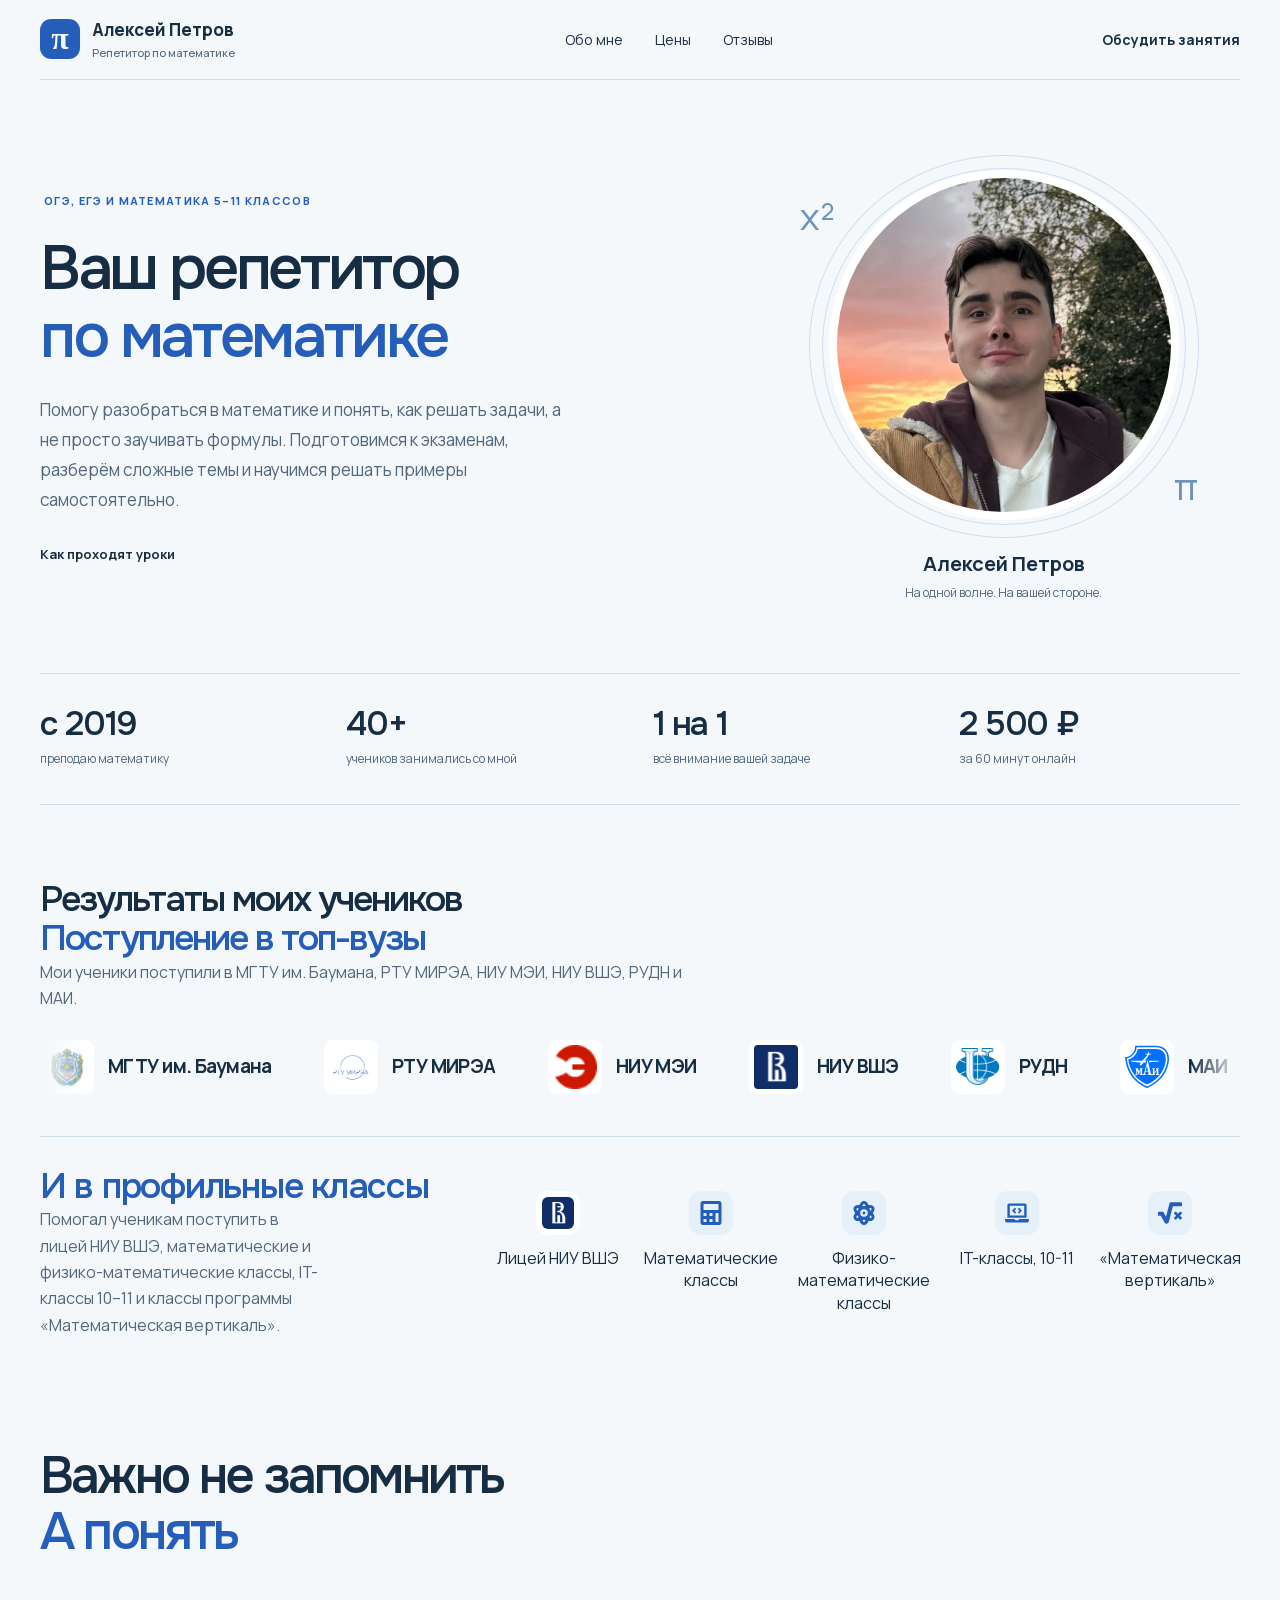
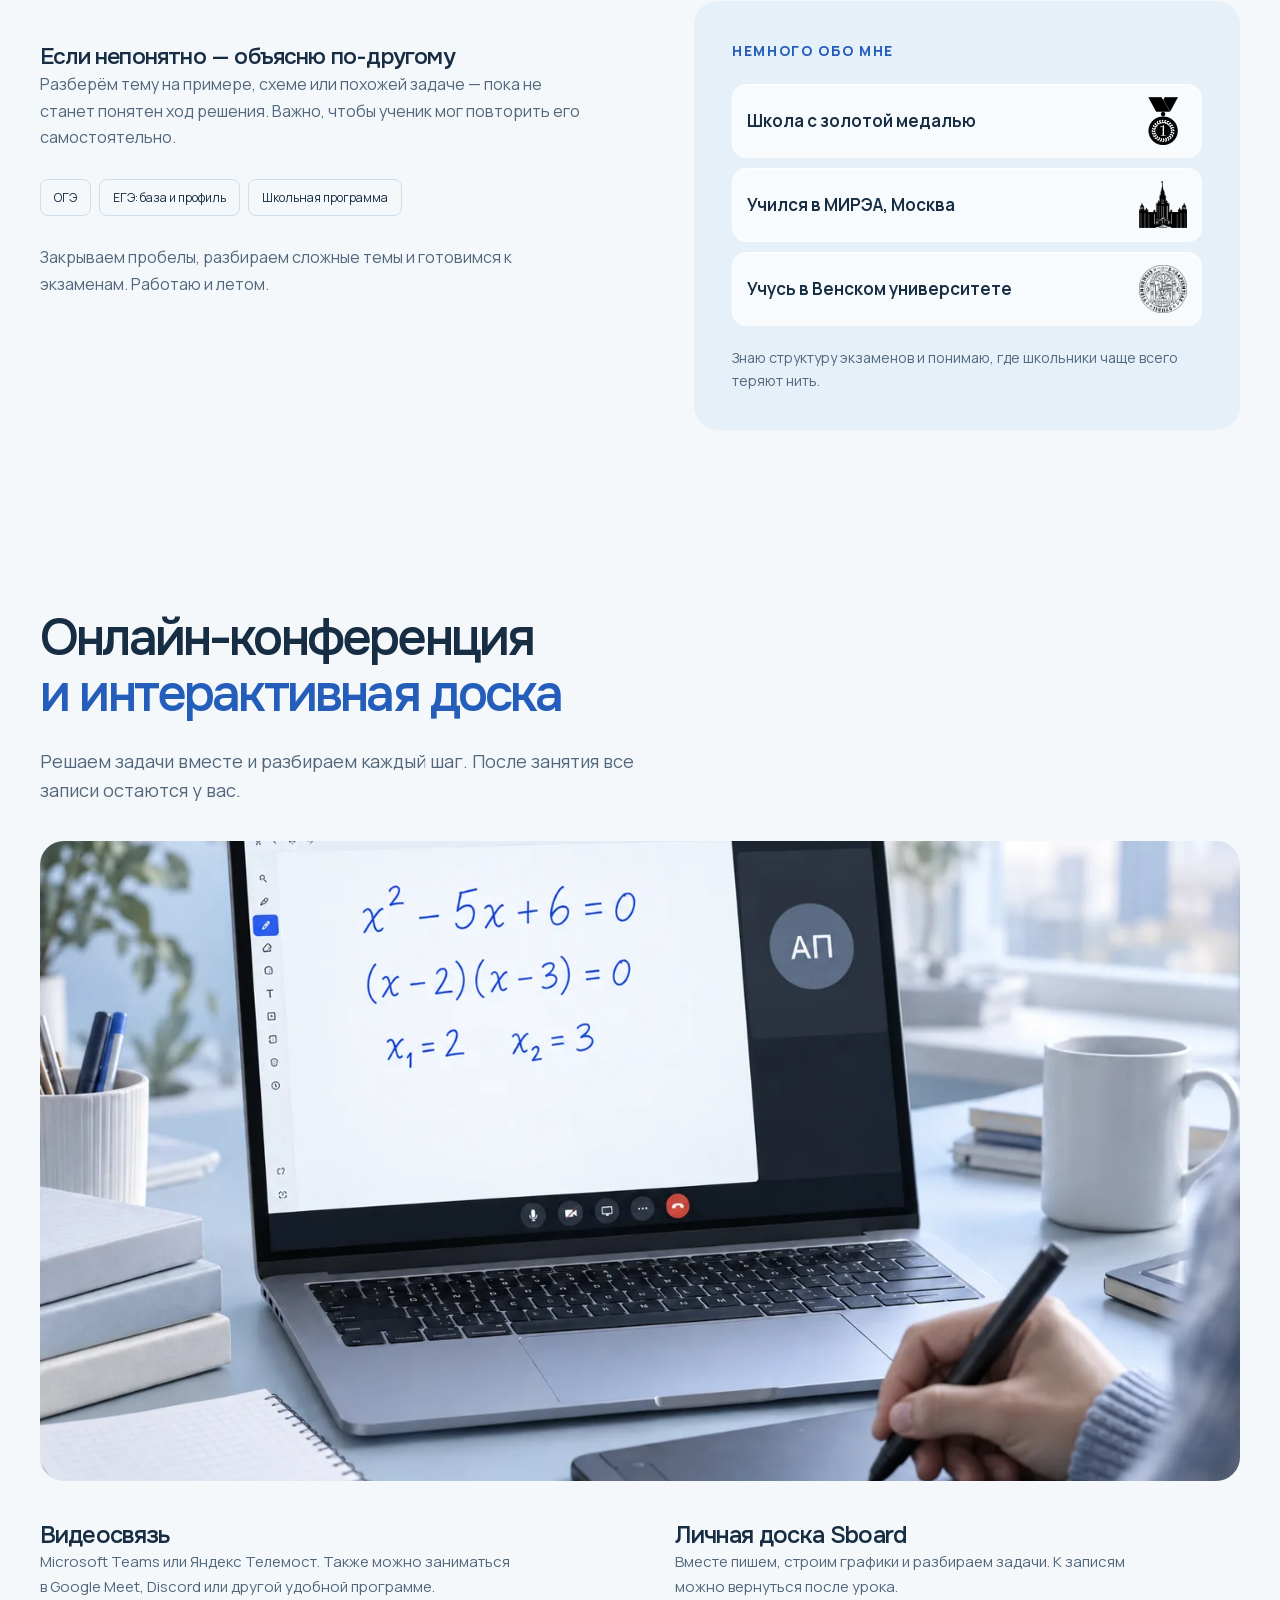
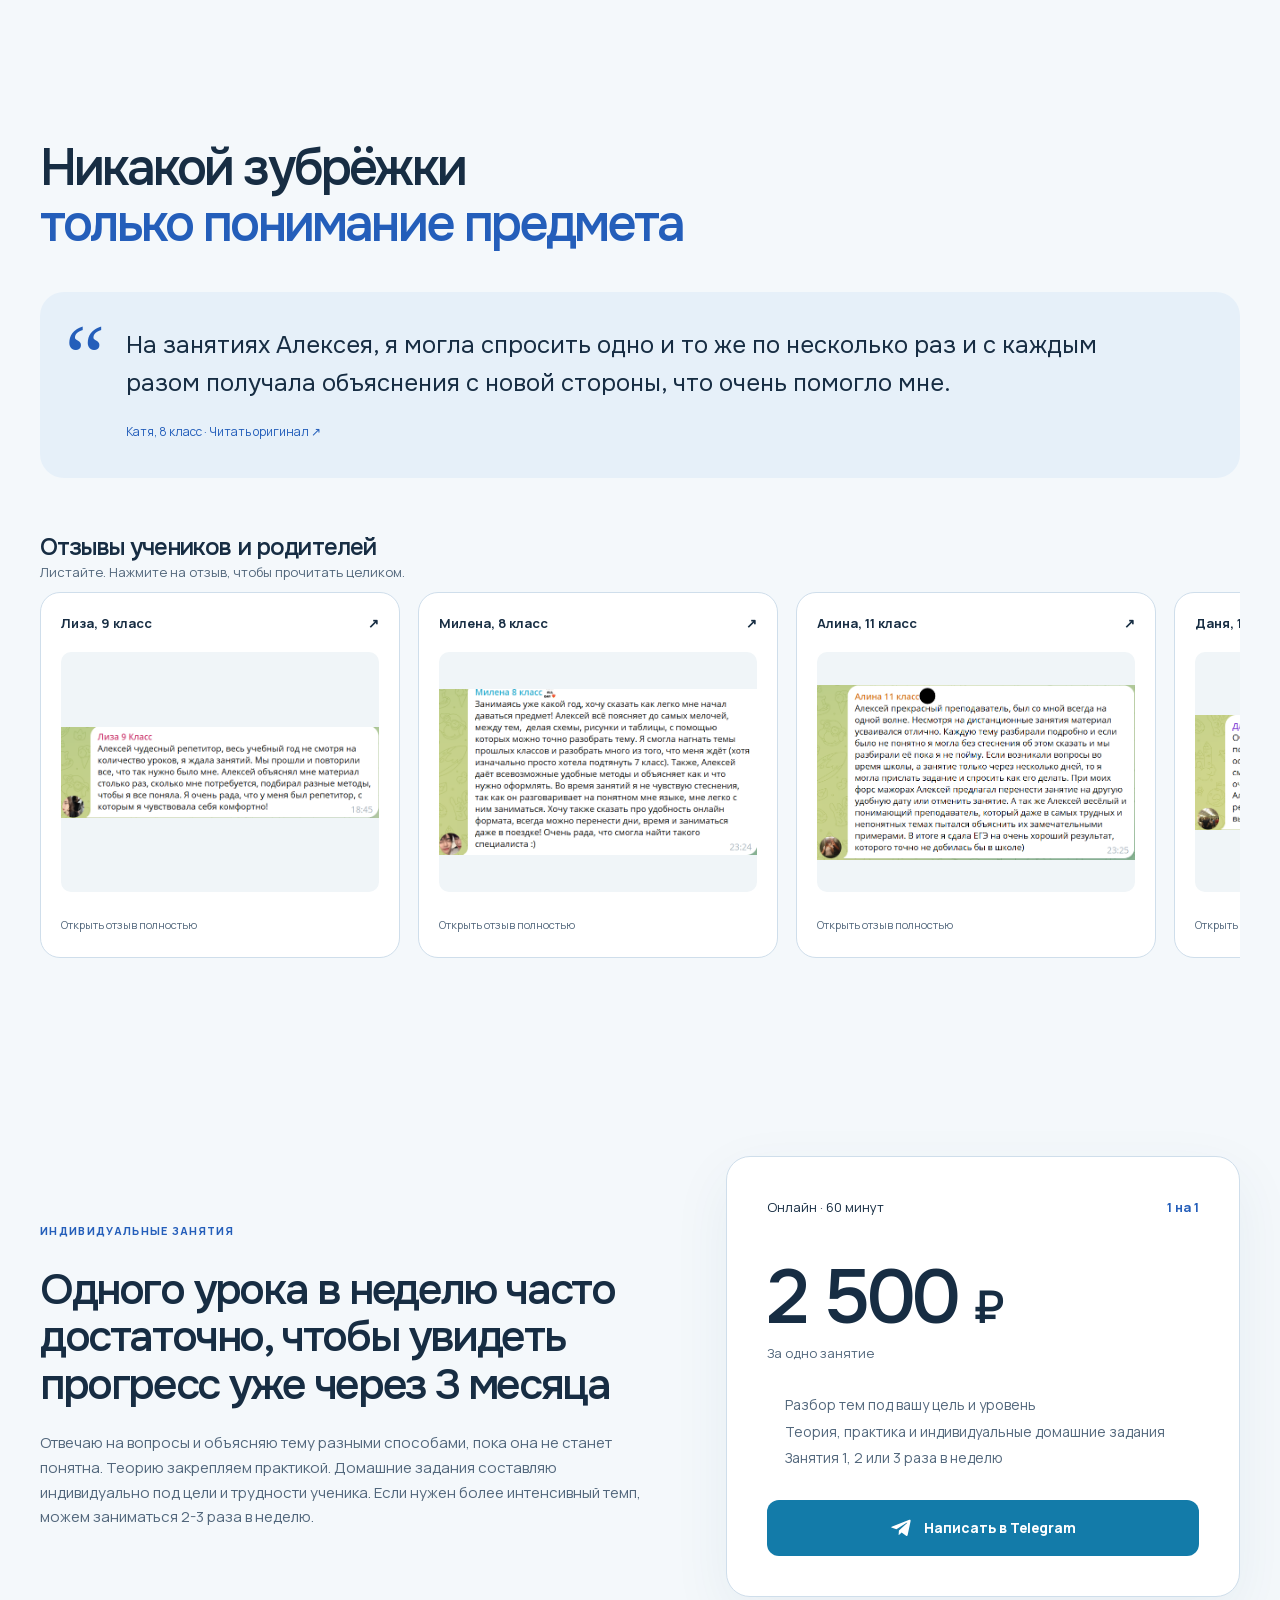
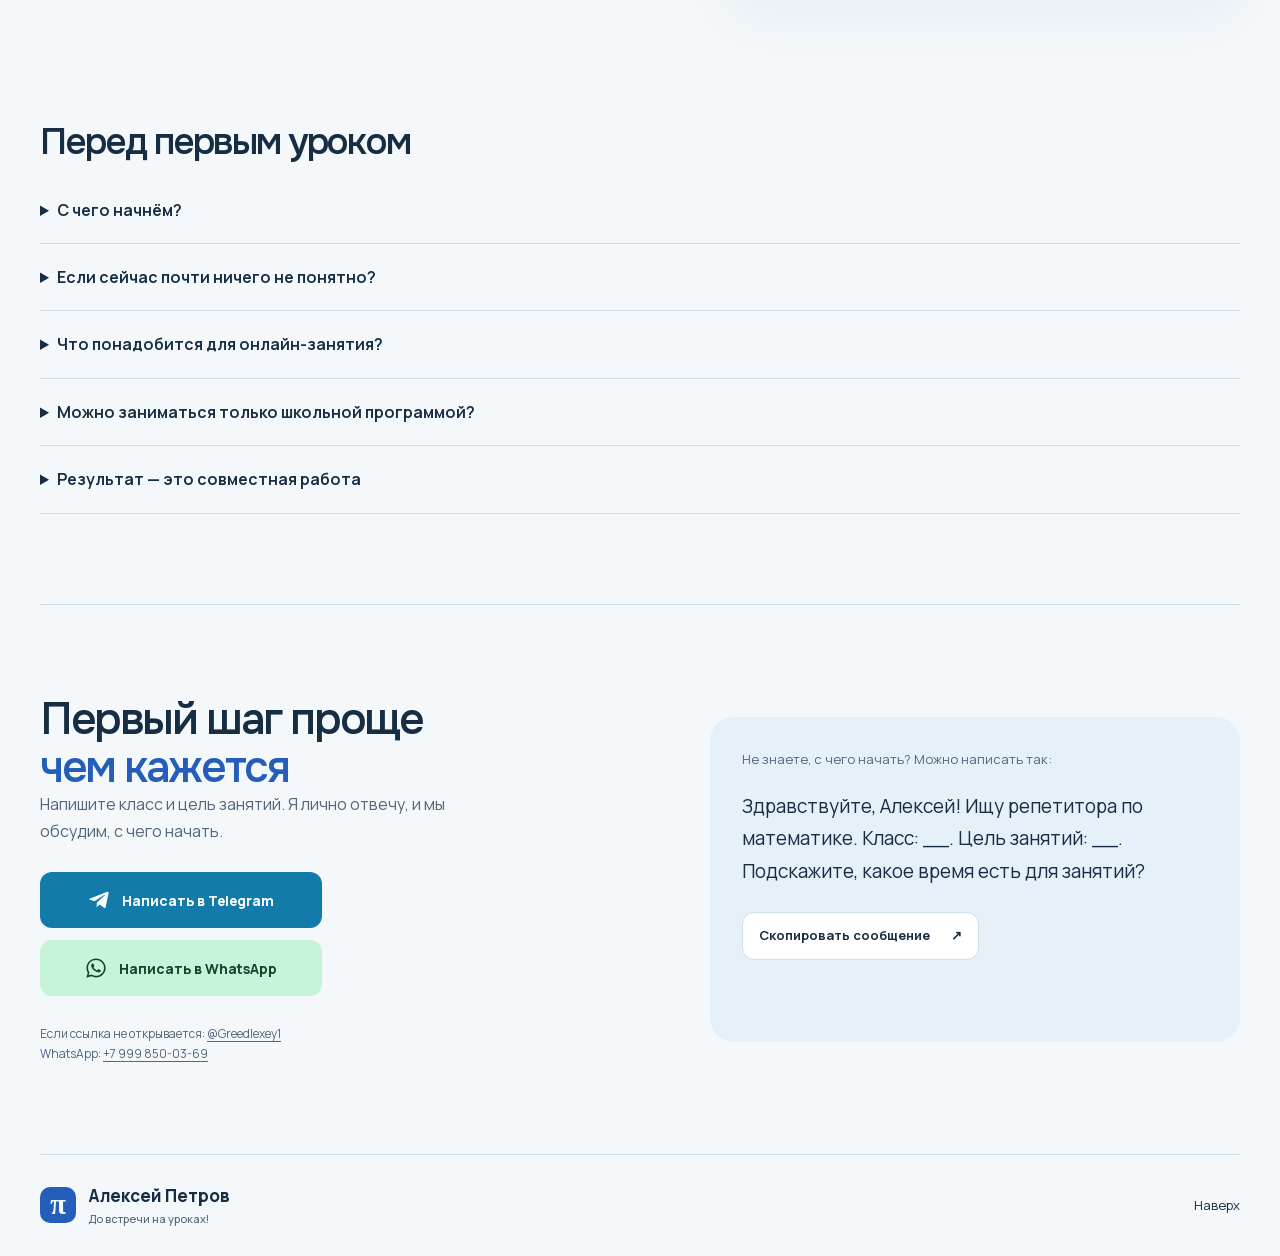
==== commit 77406176: "Remove Google Ads consent prompt" ====
--- a/index.html
+++ b/index.html
@@ -1,4 +1,4 @@
-<!DOCTYPE html><html lang="ru"><head><meta charSet="utf-8"/><meta name="viewport" content="width=device-width, initial-scale=1"/><link rel="preload" href="/favicon.svg" as="image"/><link rel="preload" href="/universities/bmstu.png" as="image"/><link rel="preload" href="/universities/mirea.svg" as="image"/><link rel="preload" href="/universities/mpei.ico" as="image"/><link rel="preload" href="/universities/hse.png" as="image"/><link rel="preload" href="/universities/rudn-mark.webp" as="image"/><link rel="preload" href="/universities/mai.svg" as="image"/><link rel="preload" href="/education/gold-medal.png" as="image"/><link rel="preload" href="/education/mirea-mark.png" as="image"/><link rel="preload" href="/education/vienna-university.png" as="image"/><link rel="stylesheet" href="/_next/static/css/index.EfuQEpHN.css" data-rsc-css-href="/_next/static/css/index.EfuQEpHN.css" data-precedence="vite-rsc/importer-resources"/><link rel="modulepreload" fetchPriority="low" href="/_next/static/chunks/index-Ccxa7Z6f.js"/><script src="/_next/static/chunks/rolldown-runtime-C60lm6uB.js" type="module" async=""></script><script src="/_next/static/chunks/framework-BgSIrAUN.js" type="module" async=""></script><link rel="modulepreload" href="/_next/static/chunks/layout-segment-context-CNjKVt2A.js" crossorigin=""/><link rel="modulepreload" href="/_next/static/chunks/consent-manager-OERHAARf.js" crossorigin=""/><link rel="modulepreload" href="/_next/static/chunks/contact-actions-ByN_twiW.js" crossorigin=""/><title>Алексей Петров — репетитор по математике</title><meta name="description" content="Подготовка к ОГЭ и ЕГЭ, повышение успеваемости для учеников 5–11 классов. Индивидуальные онлайн-занятия по математике."/><link rel="shortcut icon" href="/favicon.svg?v=3"/><link rel="icon" href="/favicon.svg?v=3"/><script>Object.assign(((self[Symbol.for("vinext.navigationRuntime")]??={bootstrap:{routeManifest:null},functions:{}}).bootstrap.rsc??={rsc:[]}),{params:{},nav:{"pathname":"/","searchParams":[]}})</script><link rel="modulepreload" href="/_next/static/chunks/index-Ccxa7Z6f.js" />
+<!DOCTYPE html><html lang="ru"><head><meta charSet="utf-8"/><meta name="viewport" content="width=device-width, initial-scale=1"/><link rel="preload" href="/favicon.svg" as="image"/><link rel="preload" href="/universities/bmstu.png" as="image"/><link rel="preload" href="/universities/mirea.svg" as="image"/><link rel="preload" href="/universities/mpei.ico" as="image"/><link rel="preload" href="/universities/hse.png" as="image"/><link rel="preload" href="/universities/rudn-mark.webp" as="image"/><link rel="preload" href="/universities/mai.svg" as="image"/><link rel="preload" href="/education/gold-medal.png" as="image"/><link rel="preload" href="/education/mirea-mark.png" as="image"/><link rel="preload" href="/education/vienna-university.png" as="image"/><link rel="stylesheet" href="/_next/static/css/index.VqLeJ5dv.css" data-rsc-css-href="/_next/static/css/index.VqLeJ5dv.css" data-precedence="vite-rsc/importer-resources"/><link rel="modulepreload" fetchPriority="low" href="/_next/static/chunks/index-ByCE6jC0.js"/><script src="/_next/static/chunks/rolldown-runtime-C60lm6uB.js" type="module" async=""></script><script src="/_next/static/chunks/framework-BgSIrAUN.js" type="module" async=""></script><link rel="modulepreload" href="/_next/static/chunks/layout-segment-context-j2bsarFS.js" crossorigin=""/><link rel="modulepreload" href="/_next/static/chunks/yandex-metrika-CJeYjnme.js" crossorigin=""/><link rel="modulepreload" href="/_next/static/chunks/contact-actions-BwGZv8sA.js" crossorigin=""/><title>Алексей Петров — репетитор по математике</title><meta name="description" content="Подготовка к ОГЭ и ЕГЭ, повышение успеваемости для учеников 5–11 классов. Индивидуальные онлайн-занятия по математике."/><link rel="shortcut icon" href="/favicon.svg?v=3"/><link rel="icon" href="/favicon.svg?v=3"/><script>Object.assign(((self[Symbol.for("vinext.navigationRuntime")]??={bootstrap:{routeManifest:null},functions:{}}).bootstrap.rsc??={rsc:[]}),{params:{},nav:{"pathname":"/","searchParams":[]}})</script><link rel="modulepreload" href="/_next/static/chunks/index-ByCE6jC0.js" />
 <link rel="preload" href="/_next/static/_vinext_fonts/manrope-76eca2803f7f/manrope-c9a5f13c.woff2" as="font" type="font/woff2" crossorigin />
 <link rel="preload" href="/_next/static/_vinext_fonts/manrope-76eca2803f7f/manrope-81401990.woff2" as="font" type="font/woff2" crossorigin />
 <link rel="preload" href="/_next/static/_vinext_fonts/onest-5a9ab5526773/onest-8faa2f9b.woff2" as="font" type="font/woff2" crossorigin />
@@ -148,4 +148,4 @@
 
 .__variable_onest_1gwb0wa { --font-onest: 'Onest', 'Onest Fallback'; }
 </style>
-</head><body class="__variable_manrope_18bkbal __variable_onest_1gwb0wa"><a class="skip-link" href="#main">Перейти к содержанию</a><header class="site-header container"><a class="brand" href="#top"><img src="/favicon.svg" width="40" height="40" alt=""/><span>Алексей Петров<small>Репетитор по математике</small></span></a><nav aria-label="Основная навигация"><a href="#about">Обо мне</a><a href="#prices">Цены</a><a href="#reviews">Отзывы</a></nav><a class="header-link" href="#contact">Обсудить занятия</a></header><main id="main"><section class="hero container" id="top"><div class="hero-copy"><p class="eyebrow">ОГЭ, ЕГЭ и математика 5–11 классов</p><h1>Ваш репетитор<br/><span>по математике</span></h1><p class="lead">Помогу разобраться в математике и понять, как решать задачи, а не просто заучивать формулы. Подготовимся к экзаменам, разберём сложные темы и научимся решать примеры самостоятельно.</p><div class="hero-actions"><a class="text-link" href="#format">Как проходят уроки</a></div></div><figure class="hero-portrait"><div class="portrait-halo" aria-hidden="true"><span>х²</span><span>π</span></div><img src="/alexey.webp" width="640" height="640" fetchPriority="high" alt="Алексей Петров, ваш преподаватель математики"/><figcaption><strong>Алексей Петров</strong><span>На одной волне. На вашей стороне.</span></figcaption></figure></section><section class="facts container" aria-label="О занятиях"><div><strong>с 2019</strong><span>преподаю математику</span></div><div><strong>40+</strong><span>учеников занимались со мной</span></div><div><strong>1 на 1</strong><span>всё внимание вашей задаче</span></div><div><strong>2 500 ₽</strong><span>за 60 минут онлайн</span></div></section><section class="university-section container"><div class="university-heading"><h2>Результаты моих учеников<br/><span>Поступление в топ-вузы</span></h2><p>Мои ученики поступили в МГТУ им. Баумана, РТУ МИРЭА, НИУ МЭИ, НИУ ВШЭ, РУДН и МАИ.</p></div><div class="university-window"><div class="university-track"><div class="university-group"><div class="university"><img src="/universities/bmstu.png" width="54" height="54" alt=""/><strong>МГТУ им. Баумана</strong></div><div class="university"><img src="/universities/mirea.svg" width="54" height="54" alt=""/><strong>РТУ МИРЭА</strong></div><div class="university"><img src="/universities/mpei.ico" width="54" height="54" alt=""/><strong>НИУ МЭИ</strong></div><div class="university"><img src="/universities/hse.png" width="54" height="54" alt=""/><strong>НИУ ВШЭ</strong></div><div class="university"><img src="/universities/rudn-mark.webp" width="54" height="54" alt=""/><strong>РУДН</strong></div><div class="university"><img src="/universities/mai.svg" width="54" height="54" alt=""/><strong>МАИ</strong></div></div><div class="university-group" aria-hidden="true"><div class="university"><img src="/universities/bmstu.png" width="54" height="54" alt=""/><strong>МГТУ им. Баумана</strong></div><div class="university"><img src="/universities/mirea.svg" width="54" height="54" alt=""/><strong>РТУ МИРЭА</strong></div><div class="university"><img src="/universities/mpei.ico" width="54" height="54" alt=""/><strong>НИУ МЭИ</strong></div><div class="university"><img src="/universities/hse.png" width="54" height="54" alt=""/><strong>НИУ ВШЭ</strong></div><div class="university"><img src="/universities/rudn-mark.webp" width="54" height="54" alt=""/><strong>РУДН</strong></div><div class="university"><img src="/universities/mai.svg" width="54" height="54" alt=""/><strong>МАИ</strong></div></div></div></div><div class="class-results"><div><h3>И в профильные классы</h3><p>Помогал ученикам поступить в лицей НИУ ВШЭ, математические и физико-математические классы, IT-классы 10–11 и классы программы «Математическая вертикаль».</p></div><div class="class-result-grid"><div class="class-result"><img src="/universities/hse.png" width="44" height="44" alt=""/><span>Лицей НИУ ВШЭ</span></div><div class="class-result"><svg stroke="currentColor" fill="currentColor" stroke-width="0" viewBox="0 0 448 512" aria-hidden="true" height="1em" width="1em" xmlns="http://www.w3.org/2000/svg"><path d="M400 0H48C22.4 0 0 22.4 0 48v416c0 25.6 22.4 48 48 48h352c25.6 0 48-22.4 48-48V48c0-25.6-22.4-48-48-48zM128 435.2c0 6.4-6.4 12.8-12.8 12.8H76.8c-6.4 0-12.8-6.4-12.8-12.8v-38.4c0-6.4 6.4-12.8 12.8-12.8h38.4c6.4 0 12.8 6.4 12.8 12.8v38.4zm0-128c0 6.4-6.4 12.8-12.8 12.8H76.8c-6.4 0-12.8-6.4-12.8-12.8v-38.4c0-6.4 6.4-12.8 12.8-12.8h38.4c6.4 0 12.8 6.4 12.8 12.8v38.4zm128 128c0 6.4-6.4 12.8-12.8 12.8h-38.4c-6.4 0-12.8-6.4-12.8-12.8v-38.4c0-6.4 6.4-12.8 12.8-12.8h38.4c6.4 0 12.8 6.4 12.8 12.8v38.4zm0-128c0 6.4-6.4 12.8-12.8 12.8h-38.4c-6.4 0-12.8-6.4-12.8-12.8v-38.4c0-6.4 6.4-12.8 12.8-12.8h38.4c6.4 0 12.8 6.4 12.8 12.8v38.4zm128 128c0 6.4-6.4 12.8-12.8 12.8h-38.4c-6.4 0-12.8-6.4-12.8-12.8V268.8c0-6.4 6.4-12.8 12.8-12.8h38.4c6.4 0 12.8 6.4 12.8 12.8v166.4zm0-256c0 6.4-6.4 12.8-12.8 12.8H76.8c-6.4 0-12.8-6.4-12.8-12.8V76.8C64 70.4 70.4 64 76.8 64h294.4c6.4 0 12.8 6.4 12.8 12.8v102.4z"></path></svg><span>Математические классы</span></div><div class="class-result"><svg stroke="currentColor" fill="currentColor" stroke-width="0" viewBox="0 0 448 512" aria-hidden="true" height="1em" width="1em" xmlns="http://www.w3.org/2000/svg"><path d="M223.99908,224a32,32,0,1,0,32.00782,32A32.06431,32.06431,0,0,0,223.99908,224Zm214.172-96c-10.877-19.5-40.50979-50.75-116.27544-41.875C300.39168,34.875,267.63386,0,223.99908,0s-76.39066,34.875-97.89653,86.125C50.3369,77.375,20.706,108.5,9.82907,128-6.54984,157.375-5.17484,201.125,34.958,256-5.17484,310.875-6.54984,354.625,9.82907,384c29.13087,52.375,101.64652,43.625,116.27348,41.875C147.60842,477.125,180.36429,512,223.99908,512s76.3926-34.875,97.89652-86.125c14.62891,1.75,87.14456,10.5,116.27544-41.875C454.55,354.625,453.175,310.875,413.04017,256,453.175,201.125,454.55,157.375,438.171,128ZM63.33886,352c-4-7.25-.125-24.75,15.00391-48.25,6.87695,6.5,14.12891,12.875,21.88087,19.125,1.625,13.75,4,27.125,6.75,40.125C82.34472,363.875,67.09081,358.625,63.33886,352Zm36.88478-162.875c-7.752,6.25-15.00392,12.625-21.88087,19.125-15.12891-23.5-19.00392-41-15.00391-48.25,3.377-6.125,16.37891-11.5,37.88478-11.5,1.75,0,3.875.375,5.75.375C104.09864,162.25,101.84864,175.625,100.22364,189.125ZM223.99908,64c9.50195,0,22.25586,13.5,33.88282,37.25-11.252,3.75-22.50391,8-33.88282,12.875-11.377-4.875-22.62892-9.125-33.88283-12.875C201.74516,77.5,214.49712,64,223.99908,64Zm0,384c-9.502,0-22.25392-13.5-33.88283-37.25,11.25391-3.75,22.50587-8,33.88283-12.875C235.378,402.75,246.62994,407,257.8819,410.75,246.25494,434.5,233.501,448,223.99908,448Zm0-112a80,80,0,1,1,80-80A80.00023,80.00023,0,0,1,223.99908,336ZM384.6593,352c-3.625,6.625-19.00392,11.875-43.63479,11,2.752-13,5.127-26.375,6.752-40.125,7.75195-6.25,15.00391-12.625,21.87891-19.125C384.7843,327.25,388.6593,344.75,384.6593,352ZM369.65538,208.25c-6.875-6.5-14.127-12.875-21.87891-19.125-1.625-13.5-3.875-26.875-6.752-40.25,1.875,0,4.002-.375,5.752-.375,21.50391,0,34.50782,5.375,37.88283,11.5C388.6593,167.25,384.7843,184.75,369.65538,208.25Z"></path></svg><span>Физико-математические классы</span></div><div class="class-result"><svg stroke="currentColor" fill="currentColor" stroke-width="0" viewBox="0 0 640 512" aria-hidden="true" height="1em" width="1em" xmlns="http://www.w3.org/2000/svg"><path d="M255.03 261.65c6.25 6.25 16.38 6.25 22.63 0l11.31-11.31c6.25-6.25 6.25-16.38 0-22.63L253.25 192l35.71-35.72c6.25-6.25 6.25-16.38 0-22.63l-11.31-11.31c-6.25-6.25-16.38-6.25-22.63 0l-58.34 58.34c-6.25 6.25-6.25 16.38 0 22.63l58.35 58.34zm96.01-11.3l11.31 11.31c6.25 6.25 16.38 6.25 22.63 0l58.34-58.34c6.25-6.25 6.25-16.38 0-22.63l-58.34-58.34c-6.25-6.25-16.38-6.25-22.63 0l-11.31 11.31c-6.25 6.25-6.25 16.38 0 22.63L386.75 192l-35.71 35.72c-6.25 6.25-6.25 16.38 0 22.63zM624 416H381.54c-.74 19.81-14.71 32-32.74 32H288c-18.69 0-33.02-17.47-32.77-32H16c-8.8 0-16 7.2-16 16v16c0 35.2 28.8 64 64 64h512c35.2 0 64-28.8 64-64v-16c0-8.8-7.2-16-16-16zM576 48c0-26.4-21.6-48-48-48H112C85.6 0 64 21.6 64 48v336h512V48zm-64 272H128V64h384v256z"></path></svg><span>IT-классы, 10-11</span></div><div class="class-result"><svg stroke="currentColor" fill="currentColor" stroke-width="0" viewBox="0 0 576 512" aria-hidden="true" height="1em" width="1em" xmlns="http://www.w3.org/2000/svg"><path d="M571.31 251.31l-22.62-22.62c-6.25-6.25-16.38-6.25-22.63 0L480 274.75l-46.06-46.06c-6.25-6.25-16.38-6.25-22.63 0l-22.62 22.62c-6.25 6.25-6.25 16.38 0 22.63L434.75 320l-46.06 46.06c-6.25 6.25-6.25 16.38 0 22.63l22.62 22.62c6.25 6.25 16.38 6.25 22.63 0L480 365.25l46.06 46.06c6.25 6.25 16.38 6.25 22.63 0l22.62-22.62c6.25-6.25 6.25-16.38 0-22.63L525.25 320l46.06-46.06c6.25-6.25 6.25-16.38 0-22.63zM552 0H307.65c-14.54 0-27.26 9.8-30.95 23.87l-84.79 322.8-58.41-106.1A32.008 32.008 0 0 0 105.47 224H24c-13.25 0-24 10.74-24 24v48c0 13.25 10.75 24 24 24h43.62l88.88 163.73C168.99 503.5 186.3 512 204.94 512c17.27 0 44.44-9 54.28-41.48L357.03 96H552c13.25 0 24-10.75 24-24V24c0-13.26-10.75-24-24-24z"></path></svg><span>«Математическая вертикаль»</span></div></div></div></section><section class="section container" id="about"><h2>Важно не запомнить<br/><span>А понять</span></h2><div class="about-grid"><article class="approach"><h3>Если непонятно — объясню по-другому</h3><p>Разберём тему на примере, схеме или похожей задаче — пока не станет понятен ход решения. Важно, чтобы ученик мог повторить его самостоятельно.</p><div class="subject-tags"><span>ОГЭ</span><span>ЕГЭ: база и профиль</span><span>Школьная программа</span></div><p>Закрываем пробелы, разбираем сложные темы и готовимся к экзаменам. Работаю и летом.</p></article><article class="education"><p class="eyebrow">Немного обо мне</p><div class="education-places"><div class="education-item"><p>Школа с золотой медалью</p><img src="/education/gold-medal.png" width="48" height="48" alt="Золотая школьная медаль"/></div><div class="education-item"><p>Учился в МИРЭА, Москва</p><img src="/education/mirea-mark.png" width="48" height="48" alt="Эмблема МИРЭА"/></div><div class="education-item"><p>Учусь в Венском университете</p><img src="/education/vienna-university.png" width="48" height="48" alt="Печать Венского университета"/></div></div><p>Знаю структуру экзаменов и понимаю, где школьники чаще всего теряют нить.</p></article></div></section><section class="section container format-section" id="format"><h2>Онлайн-конференция<br/><span>и интерактивная доска</span></h2><p class="section-lead">Решаем задачи вместе и разбираем каждый шаг. После занятия все записи остаются у вас.</p><figure class="lesson-visual"><img src="/lesson-illustration.webp" width="1536" height="1024" loading="lazy" alt="Иллюстрация онлайн-урока: видеосвязь, математические записи на общей доске и графический планшет"/></figure><div class="format-details"><div><h3>Видеосвязь</h3><p>Microsoft Teams или Яндекс Телемост. Также можно заниматься в Google Meet, Discord или другой удобной программе.</p></div><div><h3>Личная доска Sboard</h3><p>Вместе пишем, строим графики и разбираем задачи. К записям можно вернуться после урока.</p></div></div></section><section class="section container reviews-section" id="reviews"><h2>Никакой зубрёжки<br/><span>только понимание предмета</span></h2><div class="featured-review"><span class="quote-mark" aria-hidden="true">“</span><blockquote>На занятиях Алексея, я могла спросить одно и то же по несколько раз и с каждым разом получала объяснения с новой стороны, что очень помогло мне.</blockquote><a href="/reviews/katya.png" target="_blank" rel="noreferrer">Катя, 8 класс · Читать оригинал ↗</a></div><div class="reviews-heading"><h3>Отзывы учеников и родителей</h3><p>Листайте. Нажмите на отзыв, чтобы прочитать целиком.</p></div><div class="reviews-rail" tabindex="0" aria-label="Галерея отзывов, прокручивается горизонтально"><a class="review-card" href="/reviews/liza.png" target="_blank" rel="noreferrer"><span>Лиза, 9 класс<span aria-hidden="true">↗</span></span><img src="/reviews/liza.png" loading="lazy" alt="Оригинал отзыва: Лиза, 9 класс"/><small>Открыть отзыв полностью</small></a><a class="review-card" href="/reviews/milena.png" target="_blank" rel="noreferrer"><span>Милена, 8 класс<span aria-hidden="true">↗</span></span><img src="/reviews/milena.png" loading="lazy" alt="Оригинал отзыва: Милена, 8 класс"/><small>Открыть отзыв полностью</small></a><a class="review-card" href="/reviews/alina.png" target="_blank" rel="noreferrer"><span>Алина, 11 класс<span aria-hidden="true">↗</span></span><img src="/reviews/alina.png" loading="lazy" alt="Оригинал отзыва: Алина, 11 класс"/><small>Открыть отзыв полностью</small></a><a class="review-card" href="/reviews/danya.png" target="_blank" rel="noreferrer"><span>Даня, 11 класс<span aria-hidden="true">↗</span></span><img src="/reviews/danya.png" loading="lazy" alt="Оригинал отзыва: Даня, 11 класс"/><small>Открыть отзыв полностью</small></a><a class="review-card" href="/reviews/arina.png" target="_blank" rel="noreferrer"><span>Арина, 11 класс<span aria-hidden="true">↗</span></span><img src="/reviews/arina.png" loading="lazy" alt="Оригинал отзыва: Арина, 11 класс"/><small>Открыть отзыв полностью</small></a><a class="review-card" href="/reviews/anya.png" target="_blank" rel="noreferrer"><span>Аня, 9 класс<span aria-hidden="true">↗</span></span><img src="/reviews/anya.png" loading="lazy" alt="Оригинал отзыва: Аня, 9 класс"/><small>Открыть отзыв полностью</small></a><a class="review-card" href="/reviews/katya.png" target="_blank" rel="noreferrer"><span>Катя, 8 класс<span aria-hidden="true">↗</span></span><img src="/reviews/katya.png" loading="lazy" alt="Оригинал отзыва: Катя, 8 класс"/><small>Открыть отзыв полностью</small></a><a class="review-card" href="/reviews/kirill.png" target="_blank" rel="noreferrer"><span>Кирилл, 9 класс<span aria-hidden="true">↗</span></span><img src="/reviews/kirill.png" loading="lazy" alt="Оригинал отзыва: Кирилл, 9 класс"/><small>Открыть отзыв полностью</small></a><a class="review-card" href="/reviews/lera.png" target="_blank" rel="noreferrer"><span>Лера, подготовка к ОГЭ<span aria-hidden="true">↗</span></span><img src="/reviews/lera.png" loading="lazy" alt="Оригинал отзыва: Лера, подготовка к ОГЭ"/><small>Открыть отзыв полностью</small></a><a class="review-card" href="/reviews/fedya.jpg" target="_blank" rel="noreferrer"><span>Екатерина, мама Феди<span aria-hidden="true">↗</span></span><img src="/reviews/fedya.jpg" loading="lazy" alt="Оригинал отзыва: Екатерина, мама Феди"/><small>Открыть отзыв полностью</small></a><a class="review-card" href="/reviews/kristina.png" target="_blank" rel="noreferrer"><span>Кристина, мама ученика<span aria-hidden="true">↗</span></span><img src="/reviews/kristina.png" loading="lazy" alt="Оригинал отзыва: Кристина, мама ученика"/><small>Открыть отзыв полностью</small></a></div></section><section class="section container pricing-section" id="prices"><div class="pricing-copy"><p class="eyebrow">Индивидуальные занятия</p><h2>Одного урока в неделю часто достаточно, чтобы увидеть прогресс уже через 3 месяца</h2><p>Отвечаю на вопросы и объясняю тему разными способами, пока она не станет понятна. Теорию закрепляем практикой. Домашние задания составляю индивидуально под цели и трудности ученика. Если нужен более интенсивный темп, можем заниматься 2-3 раза в неделю.</p></div><article class="price-card"><div class="price-top"><span>Онлайн · 60 минут</span><strong>1 на 1</strong></div><p class="price">2 500 <span>₽</span></p><p>За одно занятие</p><ul><li>Разбор тем под вашу цель и уровень</li><li>Теория, практика и индивидуальные домашние задания</li><li>Занятия 1, 2 или 3 раза в неделю</li></ul><a class="button telegram" href="https://t.me/Greedlexey1?text=%D0%97%D0%B4%D1%80%D0%B0%D0%B2%D1%81%D1%82%D0%B2%D1%83%D0%B9%D1%82%D0%B5%2C%20%D0%90%D0%BB%D0%B5%D0%BA%D1%81%D0%B5%D0%B9!%20%D0%98%D1%89%D1%83%20%D1%80%D0%B5%D0%BF%D0%B5%D1%82%D0%B8%D1%82%D0%BE%D1%80%D0%B0%20%D0%BF%D0%BE%20%D0%BC%D0%B0%D1%82%D0%B5%D0%BC%D0%B0%D1%82%D0%B8%D0%BA%D0%B5.%20%D0%9A%D0%BB%D0%B0%D1%81%D1%81%3A%20__.%20%D0%A6%D0%B5%D0%BB%D1%8C%20%D0%B7%D0%B0%D0%BD%D1%8F%D1%82%D0%B8%D0%B9%3A%20__.%20%D0%9F%D0%BE%D0%B4%D1%81%D0%BA%D0%B0%D0%B6%D0%B8%D1%82%D0%B5%2C%20%D0%BA%D0%B0%D0%BA%D0%BE%D0%B5%20%D0%B2%D1%80%D0%B5%D0%BC%D1%8F%20%D0%B5%D1%81%D1%82%D1%8C%20%D0%B4%D0%BB%D1%8F%20%D0%B7%D0%B0%D0%BD%D1%8F%D1%82%D0%B8%D0%B9%3F" target="_blank" rel="noreferrer"><svg stroke="currentColor" fill="currentColor" stroke-width="0" viewBox="0 0 448 512" aria-hidden="true" height="1em" width="1em" xmlns="http://www.w3.org/2000/svg"><path d="M446.7 98.6l-67.6 318.8c-5.1 22.5-18.4 28.1-37.3 17.5l-103-75.9-49.7 47.8c-5.5 5.5-10.1 10.1-20.7 10.1l7.4-104.9 190.9-172.5c8.3-7.4-1.8-11.5-12.9-4.1L117.8 284 16.2 252.2c-22.1-6.9-22.5-22.1 4.6-32.7L418.2 66.4c18.4-6.9 34.5 4.1 28.5 32.2z"></path></svg>Написать в Telegram</a></article></section><section class="section container faq"><h2>Перед первым уроком</h2><div><details><summary>С чего начнём?</summary><p>Напишите, в каком классе учится ученик и какая цель: экзамен, оценки или конкретные темы. Обсудим задачи и подберём удобное время для занятия.</p></details><details><summary>Если сейчас почти ничего не понятно?</summary><p>Начнём с того места, где появились трудности. Подберём понятные примеры и будем двигаться постепенно. На уроках можно переспрашивать и ошибаться.</p></details><details><summary>Что понадобится для онлайн-занятия?</summary><p>Компьютер или ноутбук, интернет и микрофон. Ссылку на конференцию и личную доску я пришлю перед уроком.</p></details><details><summary>Можно заниматься только школьной программой?</summary><p>Да. Работаю с учениками 5–11 классов: помогаю разобраться в алгебре и геометрии, закрыть пробелы и повысить успеваемость.</p></details><details><summary>Результат — это совместная работа</summary><p>Я помогу разобраться в теме, объясню сложное и покажу, как решать задачи. Но прогресс зависит и от самого ученика: важно включаться в работу на занятиях и регулярно выполнять домашние задания.</p></details></div></section><section class="section container contact-section" id="contact"><div class="contact-intro"><h2>Первый шаг проще<br/><span>чем кажется</span></h2><p>Напишите класс и цель занятий. Я лично отвечу, и мы обсудим, с чего начать.</p><div class="contact-links"><a class="button telegram" href="https://t.me/Greedlexey1?text=%D0%97%D0%B4%D1%80%D0%B0%D0%B2%D1%81%D1%82%D0%B2%D1%83%D0%B9%D1%82%D0%B5%2C%20%D0%90%D0%BB%D0%B5%D0%BA%D1%81%D0%B5%D0%B9!%20%D0%98%D1%89%D1%83%20%D1%80%D0%B5%D0%BF%D0%B5%D1%82%D0%B8%D1%82%D0%BE%D1%80%D0%B0%20%D0%BF%D0%BE%20%D0%BC%D0%B0%D1%82%D0%B5%D0%BC%D0%B0%D1%82%D0%B8%D0%BA%D0%B5.%20%D0%9A%D0%BB%D0%B0%D1%81%D1%81%3A%20__.%20%D0%A6%D0%B5%D0%BB%D1%8C%20%D0%B7%D0%B0%D0%BD%D1%8F%D1%82%D0%B8%D0%B9%3A%20__.%20%D0%9F%D0%BE%D0%B4%D1%81%D0%BA%D0%B0%D0%B6%D0%B8%D1%82%D0%B5%2C%20%D0%BA%D0%B0%D0%BA%D0%BE%D0%B5%20%D0%B2%D1%80%D0%B5%D0%BC%D1%8F%20%D0%B5%D1%81%D1%82%D1%8C%20%D0%B4%D0%BB%D1%8F%20%D0%B7%D0%B0%D0%BD%D1%8F%D1%82%D0%B8%D0%B9%3F" target="_blank" rel="noreferrer"><svg stroke="currentColor" fill="currentColor" stroke-width="0" viewBox="0 0 448 512" aria-hidden="true" height="1em" width="1em" xmlns="http://www.w3.org/2000/svg"><path d="M446.7 98.6l-67.6 318.8c-5.1 22.5-18.4 28.1-37.3 17.5l-103-75.9-49.7 47.8c-5.5 5.5-10.1 10.1-20.7 10.1l7.4-104.9 190.9-172.5c8.3-7.4-1.8-11.5-12.9-4.1L117.8 284 16.2 252.2c-22.1-6.9-22.5-22.1 4.6-32.7L418.2 66.4c18.4-6.9 34.5 4.1 28.5 32.2z"></path></svg>Написать в Telegram</a><a class="button whatsapp" href="https://wa.me/79998500369?text=%D0%97%D0%B4%D1%80%D0%B0%D0%B2%D1%81%D1%82%D0%B2%D1%83%D0%B9%D1%82%D0%B5%2C%20%D0%90%D0%BB%D0%B5%D0%BA%D1%81%D0%B5%D0%B9!%20%D0%A5%D0%BE%D1%87%D1%83%20%D0%BE%D0%B1%D1%81%D1%83%D0%B4%D0%B8%D1%82%D1%8C%20%D0%B7%D0%B0%D0%BD%D1%8F%D1%82%D0%B8%D1%8F%20%D0%BF%D0%BE%20%D0%BC%D0%B0%D1%82%D0%B5%D0%BC%D0%B0%D1%82%D0%B8%D0%BA%D0%B5." target="_blank" rel="noreferrer"><svg stroke="currentColor" fill="currentColor" stroke-width="0" viewBox="0 0 448 512" aria-hidden="true" height="1em" width="1em" xmlns="http://www.w3.org/2000/svg"><path d="M380.9 97.1C339 55.1 283.2 32 223.9 32c-122.4 0-222 99.6-222 222 0 39.1 10.2 77.3 29.6 111L0 480l117.7-30.9c32.4 17.7 68.9 27 106.1 27h.1c122.3 0 224.1-99.6 224.1-222 0-59.3-25.2-115-67.1-157zm-157 341.6c-33.2 0-65.7-8.9-94-25.7l-6.7-4-69.8 18.3L72 359.2l-4.4-7c-18.5-29.4-28.2-63.3-28.2-98.2 0-101.7 82.8-184.5 184.6-184.5 49.3 0 95.6 19.2 130.4 54.1 34.8 34.9 56.2 81.2 56.1 130.5 0 101.8-84.9 184.6-186.6 184.6zm101.2-138.2c-5.5-2.8-32.8-16.2-37.9-18-5.1-1.9-8.8-2.8-12.5 2.8-3.7 5.6-14.3 18-17.6 21.8-3.2 3.7-6.5 4.2-12 1.4-32.6-16.3-54-29.1-75.5-66-5.7-9.8 5.7-9.1 16.3-30.3 1.8-3.7.9-6.9-.5-9.7-1.4-2.8-12.5-30.1-17.1-41.2-4.5-10.8-9.1-9.3-12.5-9.5-3.2-.2-6.9-.2-10.6-.2-3.7 0-9.7 1.4-14.8 6.9-5.1 5.6-19.4 19-19.4 46.3 0 27.3 19.9 53.7 22.6 57.4 2.8 3.7 39.1 59.7 94.8 83.8 35.2 15.2 49 16.5 66.6 13.9 10.7-1.6 32.8-13.4 37.4-26.4 4.6-13 4.6-24.1 3.2-26.4-1.3-2.5-5-3.9-10.5-6.6z"></path></svg>Написать в WhatsApp</a></div><p class="contact-fallback">Если ссылка не открывается: <a href="https://t.me/Greedlexey1?text=%D0%97%D0%B4%D1%80%D0%B0%D0%B2%D1%81%D1%82%D0%B2%D1%83%D0%B9%D1%82%D0%B5%2C%20%D0%90%D0%BB%D0%B5%D0%BA%D1%81%D0%B5%D0%B9!%20%D0%98%D1%89%D1%83%20%D1%80%D0%B5%D0%BF%D0%B5%D1%82%D0%B8%D1%82%D0%BE%D1%80%D0%B0%20%D0%BF%D0%BE%20%D0%BC%D0%B0%D1%82%D0%B5%D0%BC%D0%B0%D1%82%D0%B8%D0%BA%D0%B5.%20%D0%9A%D0%BB%D0%B0%D1%81%D1%81%3A%20__.%20%D0%A6%D0%B5%D0%BB%D1%8C%20%D0%B7%D0%B0%D0%BD%D1%8F%D1%82%D0%B8%D0%B9%3A%20__.%20%D0%9F%D0%BE%D0%B4%D1%81%D0%BA%D0%B0%D0%B6%D0%B8%D1%82%D0%B5%2C%20%D0%BA%D0%B0%D0%BA%D0%BE%D0%B5%20%D0%B2%D1%80%D0%B5%D0%BC%D1%8F%20%D0%B5%D1%81%D1%82%D1%8C%20%D0%B4%D0%BB%D1%8F%20%D0%B7%D0%B0%D0%BD%D1%8F%D1%82%D0%B8%D0%B9%3F">@Greedlexey1</a><br/>WhatsApp: <a href="https://wa.me/79998500369?text=%D0%97%D0%B4%D1%80%D0%B0%D0%B2%D1%81%D1%82%D0%B2%D1%83%D0%B9%D1%82%D0%B5%2C%20%D0%90%D0%BB%D0%B5%D0%BA%D1%81%D0%B5%D0%B9!%20%D0%A5%D0%BE%D1%87%D1%83%20%D0%BE%D0%B1%D1%81%D1%83%D0%B4%D0%B8%D1%82%D1%8C%20%D0%B7%D0%B0%D0%BD%D1%8F%D1%82%D0%B8%D1%8F%20%D0%BF%D0%BE%20%D0%BC%D0%B0%D1%82%D0%B5%D0%BC%D0%B0%D1%82%D0%B8%D0%BA%D0%B5.">+7 999 850-03-69</a></p></div><div class="message-template"><p>Не знаете, с чего начать? Можно написать так:</p><blockquote>Здравствуйте, Алексей! Ищу репетитора по математике. Класс: __. Цель занятий: __. Подскажите, какое время есть для занятий?</blockquote><button type="button">Скопировать сообщение <span aria-hidden="true">↗</span></button><span class="copy-status" role="status"></span></div></section></main><footer class="container"><a class="brand" href="#top"><img src="/favicon.svg" width="36" height="36" alt=""/><span>Алексей Петров<small>До встречи на уроках!</small></span></a><a href="#top">Наверх</a></footer><a class="mobile-contact" href="https://t.me/Greedlexey1?text=%D0%97%D0%B4%D1%80%D0%B0%D0%B2%D1%81%D1%82%D0%B2%D1%83%D0%B9%D1%82%D0%B5%2C%20%D0%90%D0%BB%D0%B5%D0%BA%D1%81%D0%B5%D0%B9!%20%D0%98%D1%89%D1%83%20%D1%80%D0%B5%D0%BF%D0%B5%D1%82%D0%B8%D1%82%D0%BE%D1%80%D0%B0%20%D0%BF%D0%BE%20%D0%BC%D0%B0%D1%82%D0%B5%D0%BC%D0%B0%D1%82%D0%B8%D0%BA%D0%B5.%20%D0%9A%D0%BB%D0%B0%D1%81%D1%81%3A%20__.%20%D0%A6%D0%B5%D0%BB%D1%8C%20%D0%B7%D0%B0%D0%BD%D1%8F%D1%82%D0%B8%D0%B9%3A%20__.%20%D0%9F%D0%BE%D0%B4%D1%81%D0%BA%D0%B0%D0%B6%D0%B8%D1%82%D0%B5%2C%20%D0%BA%D0%B0%D0%BA%D0%BE%D0%B5%20%D0%B2%D1%80%D0%B5%D0%BC%D1%8F%20%D0%B5%D1%81%D1%82%D1%8C%20%D0%B4%D0%BB%D1%8F%20%D0%B7%D0%B0%D0%BD%D1%8F%D1%82%D0%B8%D0%B9%3F" target="_blank" rel="noreferrer"><svg stroke="currentColor" fill="currentColor" stroke-width="0" viewBox="0 0 448 512" aria-hidden="true" height="1em" width="1em" xmlns="http://www.w3.org/2000/svg"><path d="M446.7 98.6l-67.6 318.8c-5.1 22.5-18.4 28.1-37.3 17.5l-103-75.9-49.7 47.8c-5.5 5.5-10.1 10.1-20.7 10.1l7.4-104.9 190.9-172.5c8.3-7.4-1.8-11.5-12.9-4.1L117.8 284 16.2 252.2c-22.1-6.9-22.5-22.1 4.6-32.7L418.2 66.4c18.4-6.9 34.5 4.1 28.5 32.2z"></path></svg>Написать в Telegram</a><div class="consent-backdrop"><section class="consent-panel" role="dialog" aria-modal="true" aria-labelledby="consent-title"><p class="eyebrow">Cookie и аналитика</p><h2 id="consent-title">Настройки cookie</h2><p>Яндекс.Метрика помогает оценивать посещаемость сайта, а Google Ads — эффективность рекламы. Можно разрешить их использование или оставить только необходимые технологии.</p><div class="consent-actions"><button type="button" class="consent-primary">Разрешить</button><button type="button">Только необходимые</button></div><p class="consent-note">Выбор сохранится в этом браузере. Его можно изменить в любой момент в настройках cookie.</p></section></div><script type="module" src="/_next/static/chunks/index-Ccxa7Z6f.js" id="_R_" async=""></script><script>((self[Symbol.for("vinext.navigationRuntime")]??={bootstrap:{routeManifest:null},functions:{}}).bootstrap.rsc??={rsc:[]}).rsc.push("2:I[\"8c0f216c4604\",[],\"Children\",1]\n")</script><script>((self[Symbol.for("vinext.navigationRuntime")]??={bootstrap:{routeManifest:null},functions:{}}).bootstrap.rsc??={rsc:[]}).rsc.push("3:I[\"8c30026455d4\",[],\"default\",1]\n")</script><script>((self[Symbol.for("vinext.navigationRuntime")]??={bootstrap:{routeManifest:null},functions:{}}).bootstrap.rsc??={rsc:[]}).rsc.push("4:I[\"593f344dc510\",[],\"GlobalErrorBoundary\",1]\n")</script><script>((self[Symbol.for("vinext.navigationRuntime")]??={bootstrap:{routeManifest:null},functions:{}}).bootstrap.rsc??={rsc:[]}).rsc.push("5:I[\"0b874ad30386\",[],\"default\",1]\n")</script><script>((self[Symbol.for("vinext.navigationRuntime")]??={bootstrap:{routeManifest:null},functions:{}}).bootstrap.rsc??={rsc:[]}).rsc.push("6:I[\"593f344dc510\",[],\"ErrorBoundary\",1]\n")</script><script>((self[Symbol.for("vinext.navigationRuntime")]??={bootstrap:{routeManifest:null},functions:{}}).bootstrap.rsc??={rsc:[]}).rsc.push("7:I[\"15c18cfaeeff\",[],\"LayoutSegmentProvider\",1]\n")</script><script>((self[Symbol.for("vinext.navigationRuntime")]??={bootstrap:{routeManifest:null},functions:{}}).bootstrap.rsc??={rsc:[]}).rsc.push("8:I[\"8c0f216c4604\",[],\"Slot\",1]\n")</script><script>((self[Symbol.for("vinext.navigationRuntime")]??={bootstrap:{routeManifest:null},functions:{}}).bootstrap.rsc??={rsc:[]}).rsc.push("9:I[\"9276801271d6\",[],\"AppRouterScrollTarget\",1]\n")</script><script>((self[Symbol.for("vinext.navigationRuntime")]??={bootstrap:{routeManifest:null},functions:{}}).bootstrap.rsc??={rsc:[]}).rsc.push("a:I[\"593f344dc510\",[],\"RedirectBoundary\",1]\n")</script><script>((self[Symbol.for("vinext.navigationRuntime")]??={bootstrap:{routeManifest:null},functions:{}}).bootstrap.rsc??={rsc:[]}).rsc.push(":HL[\"/_next/static/css/index.EfuQEpHN.css\",\"style\"     ]\n")</script><script>((self[Symbol.for("vinext.navigationRuntime")]??={bootstrap:{routeManifest:null},functions:{}}).bootstrap.rsc??={rsc:[]}).rsc.push("0:{\"__route\":\"route:/\",\"__interceptionContext\":null,\"__layoutIds\":[\"layout:/\"],\"__rootLayout\":\"/\",\"__sourcePage\":\"/page\",\"page:/\":\"$L1\",\"layout:/\":[[[[\"$\",\"link\",\"css:/_next/static/css/index.EfuQEpHN.css\",{\"rel\":\"stylesheet\",\"precedence\":\"vite-rsc/importer-resources\",\"href\":\"/_next/static/css/index.EfuQEpHN.css\",\"data-rsc-css-href\":\"/_next/static/css/index.EfuQEpHN.css\"}],\"$undefined\"],[\"$\",\"html\",null,{\"lang\":\"ru\",\"children\":[\"$\",\"body\",null,{\"className\":\"__variable_manrope_18bkbal __variable_onest_1gwb0wa\",\"children\":[[\"$\",\"$L2\",null,{}],[\"$\",\"$L3\",null,{}]]}]}]],null],\"route:/\":[[[\"$\",\"meta\",null,{\"charSet\":\"utf-8\"}],[[\"$\",\"title\",\"0\",{\"children\":\"Алексей Петров — репетитор по математике\"}],[\"$\",\"meta\",\"1\",{\"name\":\"description\",\"content\":\"Подготовка к ОГЭ и ЕГЭ, повышение успеваемости для учеников 5–11 классов. Индивидуальные онлайн-занятия по математике.\"}],[\"$\",\"link\",\"2\",{\"rel\":\"shortcut icon\",\"href\":\"/favicon.svg?v=3\"}],[\"$\",\"link\",\"3\",{\"rel\":\"icon\",\"href\":\"/favicon.svg?v=3\"}]],[[\"$\",\"meta\",\"0\",{\"name\":\"viewport\",\"content\":\"width=device-width, initial-scale=1\"}]]],[\"$\",\"$L4\",null,{\"fallback\":\"$5\",\"children\":[\"$\",\"$L6\",null,{\"fallback\":\"$5\",\"children\":[\"$\",\"$L7\",null,{\"providerId\":\"layout:/\",\"segmentMap\":{\"children\":[]},\"children\":[\"$\",\"$L8\",null,{\"id\":\"layout:/\",\"parallelSlots\":\"$undefined\",\"children\":[\"$\",\"$L9\",null,{\"children\":[\"$\",\"$La\",null,{\"children\":[[\"$\",\"$L7\",null,{\"providerId\":\"page:/\",\"segmentMap\":{\"children\":[\"__PAGE__\"]},\"children\":[\"$\",\"$L8\",null,{\"id\":\"page:/\"}]}],null]}]}]}]}]}]}],null,null],\"__layoutFlags\":{\"layout:/\":\"s\"},\"__artifactCompatibility\":{\"schemaVersion\":1,\"graphVersion\":\"app-route-graph:1177fd80f83fa7b0\",\"deploymentVersion\":\"47b7d31d-2775-4f43-9589-7a0ca980e82e\",\"appElementsSchemaVersion\":1,\"rscPayloadSchemaVersion\":1,\"rootBoundaryId\":\"/\",\"renderEpoch\":null},\"__renderObservation\":{\"schemaVersion\":1,\"output\":{\"kind\":\"app-rsc\",\"mountedSlotsFingerprint\":null,\"renderEpoch\":null,\"rootBoundaryId\":\"/\",\"routeId\":\"route:/\"},\"completeness\":\"partial\",\"boundaryOutcome\":{\"kind\":\"unknown\"},\"requestApis\":[{\"kind\":\"connection\",\"status\":\"unknown\"},{\"kind\":\"cookies\",\"status\":\"unknown\"},{\"kind\":\"draftMode\",\"status\":\"unknown\"},{\"kind\":\"headers\",\"status\":\"unknown\"},{\"kind\":\"params\",\"status\":\"unknown\"},{\"kind\":\"searchParams\",\"status\":\"unknown\"}],\"dynamicFetches\":[],\"cacheTags\":[\"/\",\"_N_T_/\",\"_N_T_/index\",\"_N_T_/layout\",\"_N_T_/page\"],\"pathTags\":[\"/\"],\"cacheability\":\"unknown\",\"downgrade\":{\"target\":\"freshRender\",\"reasons\":[{\"code\":\"CP_DOWNGRADE_CACHEABILITY_UNKNOWN\",\"target\":\"freshRender\"},{\"code\":\"CP_DOWNGRADE_INCOMPLETE_OBSERVATION\",\"completeness\":\"partial\",\"target\":\"freshRender\"},{\"code\":\"CP_DOWNGRADE_UNKNOWN_REQUEST_API\",\"requestApi\":\"connection\",\"target\":\"freshRender\"},{\"code\":\"CP_DOWNGRADE_UNKNOWN_REQUEST_API\",\"requestApi\":\"cookies\",\"target\":\"freshRender\"},{\"code\":\"CP_DOWNGRADE_UNKNOWN_REQUEST_API\",\"requestApi\":\"draftMode\",\"target\":\"freshRender\"},{\"code\":\"CP_DOWNGRADE_UNKNOWN_REQUEST_API\",\"requestApi\":\"headers\",\"target\":\"freshRender\"},{\"code\":\"CP_DOWNGRADE_UNKNOWN_REQUEST_API\",\"requestApi\":\"params\",\"target\":\"freshRender\"},{\"code\":\"CP_DOWNGRADE_UNKNOWN_REQUEST_API\",\"requestApi\":\"searchParams\",\"target\":\"freshRender\"}],\"fallback\":{\"kind\":\"breakerFallback\",\"code\":\"CP_PRIVATE_DYNAMIC_DOWNGRADE\",\"mode\":\"renderFresh\",\"scope\":\"affectedOutput\",\"fields\":{\"reasonCodes\":[\"CP_DOWNGRADE_CACHEABILITY_UNKNOWN\",\"CP_DOWNGRADE_INCOMPLETE_OBSERVATION\",\"CP_DOWNGRADE_UNKNOWN_REQUEST_API\",\"CP_DOWNGRADE_UNKNOWN_REQUEST_API\",\"CP_DOWNGRADE_UNKNOWN_REQUEST_API\",\"CP_DOWNGRADE_UNKNOWN_REQUEST_API\",\"CP_DOWNGRADE_UNKNOWN_REQUEST_API\",\"CP_DOWNGRADE_UNKNOWN_REQUEST_API\"],\"target\":\"freshRender\"}},\"isPublicCacheCandidate\":false}}}\n")</script><script>((self[Symbol.for("vinext.navigationRuntime")]??={bootstrap:{routeManifest:null},functions:{}}).bootstrap.rsc??={rsc:[]}).rsc.push(":HL[\"/favicon.svg\",\"image\"]\n")</script><script>((self[Symbol.for("vinext.navigationRuntime")]??={bootstrap:{routeManifest:null},functions:{}}).bootstrap.rsc??={rsc:[]}).rsc.push(":HL[\"/alexey.webp\",\"image\",{\"fetchPriority\":\"high\"}]\n")</script><script>((self[Symbol.for("vinext.navigationRuntime")]??={bootstrap:{routeManifest:null},functions:{}}).bootstrap.rsc??={rsc:[]}).rsc.push(":HL[\"/universities/bmstu.png\",\"image\"]\n")</script><script>((self[Symbol.for("vinext.navigationRuntime")]??={bootstrap:{routeManifest:null},functions:{}}).bootstrap.rsc??={rsc:[]}).rsc.push(":HL[\"/universities/mirea.svg\",\"image\"]\n")</script><script>((self[Symbol.for("vinext.navigationRuntime")]??={bootstrap:{routeManifest:null},functions:{}}).bootstrap.rsc??={rsc:[]}).rsc.push(":HL[\"/universities/mpei.ico\",\"image\"]\n")</script><script>((self[Symbol.for("vinext.navigationRuntime")]??={bootstrap:{routeManifest:null},functions:{}}).bootstrap.rsc??={rsc:[]}).rsc.push(":HL[\"/universities/hse.png\",\"image\"]\n")</script><script>((self[Symbol.for("vinext.navigationRuntime")]??={bootstrap:{routeManifest:null},functions:{}}).bootstrap.rsc??={rsc:[]}).rsc.push(":HL[\"/universities/rudn-mark.webp\",\"image\"]\n")</script><script>((self[Symbol.for("vinext.navigationRuntime")]??={bootstrap:{routeManifest:null},functions:{}}).bootstrap.rsc??={rsc:[]}).rsc.push(":HL[\"/universities/mai.svg\",\"image\"]\n")</script><script>((self[Symbol.for("vinext.navigationRuntime")]??={bootstrap:{routeManifest:null},functions:{}}).bootstrap.rsc??={rsc:[]}).rsc.push("1:[[\"$\",\"a\",null,{\"className\":\"skip-link\",\"href\":\"#main\",\"children\":\"Перейти к содержанию\"}],[\"$\",\"header\",null,{\"className\":\"site-header container\",\"children\":[[\"$\",\"a\",null,{\"className\":\"brand\",\"href\":\"#top\",\"children\":[[\"$\",\"img\",null,{\"src\":\"/favicon.svg\",\"width\":\"40\",\"height\":\"40\",\"alt\":\"\"}],[\"$\",\"span\",null,{\"children\":[\"Алексей Петров\",[\"$\",\"small\",null,{\"children\":\"Репетитор по математике\"}]]}]]}],[\"$\",\"nav\",null,{\"aria-label\":\"Основная навигация\",\"children\":[[\"$\",\"a\",null,{\"href\":\"#about\",\"children\":\"Обо мне\"}],[\"$\",\"a\",null,{\"href\":\"#prices\",\"children\":\"Цены\"}],[\"$\",\"a\",null,{\"href\":\"#reviews\",\"children\":\"Отзывы\"}]]}],[\"$\",\"a\",null,{\"className\":\"header-link\",\"href\":\"#contact\",\"children\":\"Обсудить занятия\"}]]}],[\"$\",\"main\",null,{\"id\":\"main\",\"children\":[[\"$\",\"section\",null,{\"className\":\"hero container\",\"id\":\"top\",\"children\":[[\"$\",\"div\",null,{\"className\":\"hero-copy\",\"children\":[[\"$\",\"p\",null,{\"className\":\"eyebrow\",\"children\":\"ОГЭ, ЕГЭ и математика 5–11 классов\"}],[\"$\",\"h1\",null,{\"children\":[\"Ваш репетитор\",[\"$\",\"br\",null,{}],[\"$\",\"span\",null,{\"children\":\"по математике\"}]]}],[\"$\",\"p\",null,{\"className\":\"lead\",\"children\":\"Помогу разобраться в математике и понять, как решать задачи, а не просто заучивать формулы. Подготовимся к экзаменам, разберём сложные темы и научимся решать примеры самостоятельно.\"}],[\"$\",\"div\",null,{\"className\":\"hero-actions\",\"children\":[\"$\",\"a\",null,{\"className\":\"text-link\",\"href\":\"#format\",\"children\":\"Как проходят уроки\"}]}]]}],[\"$\",\"figure\",null,{\"className\":\"hero-portrait\",\"children\":[[\"$\",\"div\",null,{\"className\":\"portrait-halo\",\"aria-hidden\":\"true\",\"children\":[[\"$\",\"span\",null,{\"children\":\"х²\"}],[\"$\",\"span\",null,{\"children\":\"π\"}]]}],[\"$\",\"img\",null,{\"src\":\"/alexey.webp\",\"width\":\"640\",\"height\":\"640\",\"fetchPriority\":\"high\",\"alt\":\"Алексей Петров, ваш преподаватель математики\"}],[\"$\",\"figcaption\",null,{\"children\":[[\"$\",\"strong\",null,{\"children\":\"Алексей Петров\"}],[\"$\",\"span\",null,{\"children\":\"На одной волне. На вашей стороне.\"}]]}]]}]]}],[\"$\",\"section\",null,{\"className\":\"facts container\",\"aria-label\":\"О занятиях\",\"children\":[[\"$\",\"div\",null,{\"children\":[[\"$\",\"strong\",null,{\"children\":\"с 2019\"}],[\"$\",\"span\",null,{\"children\":\"преподаю математику\"}]]}],[\"$\",\"div\",null,{\"children\":[[\"$\",\"strong\",null,{\"children\":\"40+\"}],[\"$\",\"span\",null,{\"children\":\"учеников занимались со мной\"}]]}],[\"$\",\"div\",null,{\"children\":[[\"$\",\"strong\",null,{\"children\":\"1 на 1\"}],[\"$\",\"span\",null,{\"children\":\"всё внимание вашей задаче\"}]]}],[\"$\",\"div\",null,{\"children\":[[\"$\",\"strong\",null,{\"children\":\"2 500 ₽\"}],[\"$\",\"span\",null,{\"children\":\"за 60 минут онлайн\"}]]}]]}],[\"$\",\"section\",null,{\"className\":\"university-section container\",\"children\":[[\"$\",\"div\",null,{\"className\":\"university-heading\",\"children\":[[\"$\",\"h2\",null,{\"children\":[\"Результаты моих учеников\",[\"$\",\"br\",null,{}],[\"$\",\"span\",null,{\"children\":\"Поступление в топ-вузы\"}]]}],[\"$\",\"p\",null,{\"children\":\"Мои ученики поступили в МГТУ им. Баумана, РТУ МИРЭА, НИУ МЭИ, НИУ ВШЭ, РУДН и МАИ.\"}]]}],[\"$\",\"div\",null,{\"className\":\"university-window\",\"children\":[\"$\",\"div\",null,{\"className\":\"university-track\",\"children\":[[\"$\",\"div\",\"0\",{\"className\":\"university-group\",\"aria-hidden\":\"$undefined\",\"children\":[[\"$\",\"div\",\"МГТУ им. Баумана\",{\"className\":\"university\",\"children\":[[\"$\",\"img\",null,{\"src\":\"/universities/bmstu.png\",\"width\":\"54\",\"height\":\"54\",\"alt\":\"\"}],[\"$\",\"strong\",null,{\"children\":\"МГТУ им. Баумана\"}]]}],[\"$\",\"div\",\"РТУ МИРЭА\",{\"className\":\"university\",\"children\":[[\"$\",\"img\",null,{\"src\":\"/universities/mirea.svg\",\"width\":\"54\",\"height\":\"54\",\"alt\":\"\"}],[\"$\",\"strong\",null,{\"children\":\"РТУ МИРЭА\"}]]}],[\"$\",\"div\",\"НИУ МЭИ\",{\"className\":\"university\",\"children\":[[\"$\",\"img\",null,{\"src\":\"/universities/mpei.ico\",\"width\":\"54\",\"height\":\"54\",\"alt\":\"\"}],[\"$\",\"strong\",null,{\"children\":\"НИУ МЭИ\"}]]}],[\"$\",\"div\",\"НИУ ВШЭ\",{\"className\":\"university\",\"children\":[[\"$\",\"img\",null,{\"src\":\"/universities/hse.png\",\"width\":\"54\",\"height\":\"54\",\"alt\":\"\"}],[\"$\",\"strong\",null,{\"children\":\"НИУ ВШЭ\"}]]}],[\"$\",\"div\",\"РУДН\",{\"className\":\"university\",\"children\":[[\"$\",\"img\",null,{\"src\":\"/universities/rudn-mark.webp\",\"width\":\"54\",\"height\":\"54\",\"alt\":\"\"}],[\"$\",\"strong\",null,{\"children\":\"РУДН\"}]]}],[\"$\",\"div\",\"МАИ\",{\"className\":\"university\",\"children\":[[\"$\",\"img\",null,{\"src\":\"/universities/mai.svg\",\"width\":\"54\",\"height\":\"54\",\"alt\":\"\"}],[\"$\",\"strong\",null,{\"children\":\"МАИ\"}]]}]]}],[\"$\",\"div\",\"1\",{\"className\":\"university-group\",\"aria-hidden\":true,\"children\":[[\"$\",\"div\",\"МГТУ им. Баумана\",{\"className\":\"university\",\"children\":[[\"$\",\"img\",null,{\"src\":\"/universities/bmstu.png\",\"width\":\"54\",\"height\":\"54\",\"alt\":\"\"}],[\"$\",\"strong\",null,{\"children\":\"МГТУ им. Баумана\"}]]}],[\"$\",\"div\",\"РТУ МИРЭА\",{\"className\":\"university\",\"children\":[[\"$\",\"img\",null,{\"src\":\"/universities/mirea.svg\",\"width\":\"54\",\"height\":\"54\",\"alt\":\"\"}],[\"$\",\"strong\",null,{\"children\":\"РТУ МИРЭА\"}]]}],[\"$\",\"div\",\"НИУ МЭИ\",{\"className\":\"university\",\"children\":[\"$Lb\",\"$Lc\"]}],\"$Ld\",\"$Le\",\"$Lf\"]}]]}]}],\"$L10\"]}],\"$L11\",\"$L12\",\"$L13\",\"$L14\",\"$L15\",\"$L16\"]}],\"$L17\",\"$L18\"]\n")</script><script>((self[Symbol.for("vinext.navigationRuntime")]??={bootstrap:{routeManifest:null},functions:{}}).bootstrap.rsc??={rsc:[]}).rsc.push(":HL[\"/education/gold-medal.png\",\"image\"]\n")</script><script>((self[Symbol.for("vinext.navigationRuntime")]??={bootstrap:{routeManifest:null},functions:{}}).bootstrap.rsc??={rsc:[]}).rsc.push(":HL[\"/education/mirea-mark.png\",\"image\"]\n")</script><script>((self[Symbol.for("vinext.navigationRuntime")]??={bootstrap:{routeManifest:null},functions:{}}).bootstrap.rsc??={rsc:[]}).rsc.push(":HL[\"/education/vienna-university.png\",\"image\"]\n")</script><script>((self[Symbol.for("vinext.navigationRuntime")]??={bootstrap:{routeManifest:null},functions:{}}).bootstrap.rsc??={rsc:[]}).rsc.push("b:[\"$\",\"img\",null,{\"src\":\"/universities/mpei.ico\",\"width\":\"54\",\"height\":\"54\",\"alt\":\"\"}]\n")</script><script>((self[Symbol.for("vinext.navigationRuntime")]??={bootstrap:{routeManifest:null},functions:{}}).bootstrap.rsc??={rsc:[]}).rsc.push("c:[\"$\",\"strong\",null,{\"children\":\"НИУ МЭИ\"}]\n")</script><script>((self[Symbol.for("vinext.navigationRuntime")]??={bootstrap:{routeManifest:null},functions:{}}).bootstrap.rsc??={rsc:[]}).rsc.push("d:[\"$\",\"div\",\"НИУ ВШЭ\",{\"className\":\"university\",\"children\":[[\"$\",\"img\",null,{\"src\":\"/universities/hse.png\",\"width\":\"54\",\"height\":\"54\",\"alt\":\"\"}],[\"$\",\"strong\",null,{\"children\":\"НИУ ВШЭ\"}]]}]\n")</script><script>((self[Symbol.for("vinext.navigationRuntime")]??={bootstrap:{routeManifest:null},functions:{}}).bootstrap.rsc??={rsc:[]}).rsc.push("e:[\"$\",\"div\",\"РУДН\",{\"className\":\"university\",\"children\":[[\"$\",\"img\",null,{\"src\":\"/universities/rudn-mark.webp\",\"width\":\"54\",\"height\":\"54\",\"alt\":\"\"}],[\"$\",\"strong\",null,{\"children\":\"РУДН\"}]]}]\n")</script><script>((self[Symbol.for("vinext.navigationRuntime")]??={bootstrap:{routeManifest:null},functions:{}}).bootstrap.rsc??={rsc:[]}).rsc.push("f:[\"$\",\"div\",\"МАИ\",{\"className\":\"university\",\"children\":[[\"$\",\"img\",null,{\"src\":\"/universities/mai.svg\",\"width\":\"54\",\"height\":\"54\",\"alt\":\"\"}],[\"$\",\"strong\",null,{\"children\":\"МАИ\"}]]}]\n")</script><script>((self[Symbol.for("vinext.navigationRuntime")]??={bootstrap:{routeManifest:null},functions:{}}).bootstrap.rsc??={rsc:[]}).rsc.push("19:T704,")</script><script>((self[Symbol.for("vinext.navigationRuntime")]??={bootstrap:{routeManifest:null},functions:{}}).bootstrap.rsc??={rsc:[]}).rsc.push("M223.99908,224a32,32,0,1,0,32.00782,32A32.06431,32.06431,0,0,0,223.99908,224Zm214.172-96c-10.877-19.5-40.50979-50.75-116.27544-41.875C300.39168,34.875,267.63386,0,223.99908,0s-76.39066,34.875-97.89653,86.125C50.3369,77.375,20.706,108.5,9.82907,128-6.54984,157.375-5.17484,201.125,34.958,256-5.17484,310.875-6.54984,354.625,9.82907,384c29.13087,52.375,101.64652,43.625,116.27348,41.875C147.60842,477.125,180.36429,512,223.99908,512s76.3926-34.875,97.89652-86.125c14.62891,1.75,87.14456,10.5,116.27544-41.875C454.55,354.625,453.175,310.875,413.04017,256,453.175,201.125,454.55,157.375,438.171,128ZM63.33886,352c-4-7.25-.125-24.75,15.00391-48.25,6.87695,6.5,14.12891,12.875,21.88087,19.125,1.625,13.75,4,27.125,6.75,40.125C82.34472,363.875,67.09081,358.625,63.33886,352Zm36.88478-162.875c-7.752,6.25-15.00392,12.625-21.88087,19.125-15.12891-23.5-19.00392-41-15.00391-48.25,3.377-6.125,16.37891-11.5,37.88478-11.5,1.75,0,3.875.375,5.75.375C104.09864,162.25,101.84864,175.625,100.22364,189.125ZM223.99908,64c9.50195,0,22.25586,13.5,33.88282,37.25-11.252,3.75-22.50391,8-33.88282,12.875-11.377-4.875-22.62892-9.125-33.88283-12.875C201.74516,77.5,214.49712,64,223.99908,64Zm0,384c-9.")</script><script>((self[Symbol.for("vinext.navigationRuntime")]??={bootstrap:{routeManifest:null},functions:{}}).bootstrap.rsc??={rsc:[]}).rsc.push("502,0-22.25392-13.5-33.88283-37.25,11.25391-3.75,22.50587-8,33.88283-12.875C235.378,402.75,246.62994,407,257.8819,410.75,246.25494,434.5,233.501,448,223.99908,448Zm0-112a80,80,0,1,1,80-80A80.00023,80.00023,0,0,1,223.99908,336ZM384.6593,352c-3.625,6.625-19.00392,11.875-43.63479,11,2.752-13,5.127-26.375,6.752-40.125,7.75195-6.25,15.00391-12.625,21.87891-19.125C384.7843,327.25,388.6593,344.75,384.6593,352ZM369.65538,208.25c-6.875-6.5-14.127-12.875-21.87891-19.125-1.625-13.5-3.875-26.875-6.752-40.25,1.875,0,4.002-.375,5.752-.375,21.50391,0,34.50782,5.375,37.88283,11.5C388.6593,167.25,384.7843,184.75,369.65538,208.25Z")</script><script>((self[Symbol.for("vinext.navigationRuntime")]??={bootstrap:{routeManifest:null},functions:{}}).bootstrap.rsc??={rsc:[]}).rsc.push("10:[\"$\",\"div\",null,{\"className\":\"class-results\",\"children\":[[\"$\",\"div\",null,{\"children\":[[\"$\",\"h3\",null,{\"children\":\"И в профильные классы\"}],[\"$\",\"p\",null,{\"children\":\"Помогал ученикам поступить в лицей НИУ ВШЭ, математические и физико-математические классы, IT-классы 10–11 и классы программы «Математическая вертикаль».\"}]]}],[\"$\",\"div\",null,{\"className\":\"class-result-grid\",\"children\":[[\"$\",\"div\",null,{\"className\":\"class-result\",\"children\":[[\"$\",\"img\",null,{\"src\":\"/universities/hse.png\",\"width\":\"44\",\"height\":\"44\",\"alt\":\"\"}],[\"$\",\"span\",null,{\"children\":\"Лицей НИУ ВШЭ\"}]]}],[\"$\",\"div\",null,{\"className\":\"class-result\",\"children\":[[\"$\",\"svg\",null,{\"stroke\":\"currentColor\",\"fill\":\"currentColor\",\"strokeWidth\":\"0\",\"viewBox\":\"0 0 448 512\",\"aria-hidden\":\"true\",\"children\":[\"$undefined\",[[\"$\",\"path\",\"0\",{\"d\":\"M400 0H48C22.4 0 0 22.4 0 48v416c0 25.6 22.4 48 48 48h352c25.6 0 48-22.4 48-48V48c0-25.6-22.4-48-48-48zM128 435.2c0 6.4-6.4 12.8-12.8 12.8H76.8c-6.4 0-12.8-6.4-12.8-12.8v-38.4c0-6.4 6.4-12.8 12.8-12.8h38.4c6.4 0 12.8 6.4 12.8 12.8v38.4zm0-128c0 6.4-6.4 12.8-12.8 12.8H76.8c-6.4 0-12.8-6.4-12.8-12.8v-38.4c0-6.4 6.4-12.8 12.8-12.8h38.4c6.4 0 12.8 6.4 12.8 12.8v38.4zm128 128c0 6.4-6.4 12.8-12.8 12.8h-38.4c-6.4 0-12.8-6.4-12.8-12.8v-38.4c0-6.4 6.4-12.8 12.8-12.8h38.4c6.4 0 12.8 6.4 12.8 12.8v38.4zm0-128c0 6.4-6.4 12.8-12.8 12.8h-38.4c-6.4 0-12.8-6.4-12.8-12.8v-38.4c0-6.4 6.4-12.8 12.8-12.8h38.4c6.4 0 12.8 6.4 12.8 12.8v38.4zm128 128c0 6.4-6.4 12.8-12.8 12.8h-38.4c-6.4 0-12.8-6.4-12.8-12.8V268.8c0-6.4 6.4-12.8 12.8-12.8h38.4c6.4 0 12.8 6.4 12.8 12.8v166.4zm0-256c0 6.4-6.4 12.8-12.8 12.8H76.8c-6.4 0-12.8-6.4-12.8-12.8V76.8C64 70.4 70.4 64 76.8 64h294.4c6.4 0 12.8 6.4 12.8 12.8v102.4z\",\"children\":[]}]]],\"className\":\"$undefined\",\"style\":{\"color\":\"$undefined\"},\"height\":\"1em\",\"width\":\"1em\",\"xmlns\":\"http://www.w3.org/2000/svg\"}],[\"$\",\"span\",null,{\"children\":\"Математические классы\"}]]}],[\"$\",\"div\",null,{\"className\":\"class-result\",\"children\":[[\"$\",\"svg\",null,{\"stroke\":\"currentColor\",\"fill\":\"currentColor\",\"strokeWidth\":\"0\",\"viewBox\":\"0 0 448 512\",\"aria-hidden\":\"true\",\"children\":[\"$undefined\",[[\"$\",\"path\",\"0\",{\"d\":\"$19\",\"children\":[]}]]],\"className\":\"$undefined\",\"style\":{\"color\":\"$undefined\"},\"height\":\"1em\",\"width\":\"1em\",\"xmlns\":\"http://www.w3.org/2000/svg\"}],\"$L1a\"]}],\"$L1b\",\"$L1c\"]}]]}]\n")</script><script>((self[Symbol.for("vinext.navigationRuntime")]??={bootstrap:{routeManifest:null},functions:{}}).bootstrap.rsc??={rsc:[]}).rsc.push("11:[\"$\",\"section\",null,{\"className\":\"section container\",\"id\":\"about\",\"children\":[[\"$\",\"h2\",null,{\"children\":[\"Важно не запомнить\",[\"$\",\"br\",null,{}],[\"$\",\"span\",null,{\"children\":\"А понять\"}]]}],[\"$\",\"div\",null,{\"className\":\"about-grid\",\"children\":[[\"$\",\"article\",null,{\"className\":\"approach\",\"children\":[[\"$\",\"h3\",null,{\"children\":\"Если непонятно — объясню по-другому\"}],[\"$\",\"p\",null,{\"children\":\"Разберём тему на примере, схеме или похожей задаче — пока не станет понятен ход решения. Важно, чтобы ученик мог повторить его самостоятельно.\"}],[\"$\",\"div\",null,{\"className\":\"subject-tags\",\"children\":[[\"$\",\"span\",null,{\"children\":\"ОГЭ\"}],[\"$\",\"span\",null,{\"children\":\"ЕГЭ: база и профиль\"}],[\"$\",\"span\",null,{\"children\":\"Школьная программа\"}]]}],[\"$\",\"p\",null,{\"children\":\"Закрываем пробелы, разбираем сложные темы и готовимся к экзаменам. Работаю и летом.\"}]]}],[\"$\",\"article\",null,{\"className\":\"education\",\"children\":[[\"$\",\"p\",null,{\"className\":\"eyebrow\",\"children\":\"Немного обо мне\"}],[\"$\",\"div\",null,{\"className\":\"education-places\",\"children\":[[\"$\",\"div\",null,{\"className\":\"education-item\",\"children\":[[\"$\",\"p\",null,{\"children\":\"Школа с золотой медалью\"}],[\"$\",\"img\",null,{\"src\":\"/education/gold-medal.png\",\"width\":\"48\",\"height\":\"48\",\"alt\":\"Золотая школьная медаль\"}]]}],[\"$\",\"div\",null,{\"className\":\"education-item\",\"children\":[[\"$\",\"p\",null,{\"children\":\"Учился в МИРЭА, Москва\"}],[\"$\",\"img\",null,{\"src\":\"/education/mirea-mark.png\",\"width\":\"48\",\"height\":\"48\",\"alt\":\"Эмблема МИРЭА\"}]]}],[\"$\",\"div\",null,{\"className\":\"education-item\",\"children\":[[\"$\",\"p\",null,{\"children\":\"Учусь в Венском университете\"}],[\"$\",\"img\",null,{\"src\":\"/education/vienna-university.png\",\"width\":\"48\",\"height\":\"48\",\"alt\":\"Печать Венского университета\"}]]}]]}],[\"$\",\"p\",null,{\"children\":\"Знаю структуру экзаменов и понимаю, где школьники чаще всего теряют нить.\"}]]}]]}]]}]\n")</script><script>((self[Symbol.for("vinext.navigationRuntime")]??={bootstrap:{routeManifest:null},functions:{}}).bootstrap.rsc??={rsc:[]}).rsc.push("12:[\"$\",\"section\",null,{\"className\":\"section container format-section\",\"id\":\"format\",\"children\":[[\"$\",\"h2\",null,{\"children\":[\"Онлайн-конференция\",[\"$\",\"br\",null,{}],[\"$\",\"span\",null,{\"children\":\"и интерактивная доска\"}]]}],[\"$\",\"p\",null,{\"className\":\"section-lead\",\"children\":\"Решаем задачи вместе и разбираем каждый шаг. После занятия все записи остаются у вас.\"}],[\"$\",\"figure\",null,{\"className\":\"lesson-visual\",\"children\":[\"$\",\"img\",null,{\"src\":\"/lesson-illustration.webp\",\"width\":\"1536\",\"height\":\"1024\",\"loading\":\"lazy\",\"alt\":\"Иллюстрация онлайн-урока: видеосвязь, математические записи на общей доске и графический планшет\"}]}],[\"$\",\"div\",null,{\"className\":\"format-details\",\"children\":[[\"$\",\"div\",null,{\"children\":[[\"$\",\"h3\",null,{\"children\":\"Видеосвязь\"}],[\"$\",\"p\",null,{\"children\":\"Microsoft Teams или Яндекс Телемост. Также можно заниматься в Google Meet, Discord или другой удобной программе.\"}]]}],[\"$\",\"div\",null,{\"children\":[[\"$\",\"h3\",null,{\"children\":\"Личная доска Sboard\"}],[\"$\",\"p\",null,{\"children\":\"Вместе пишем, строим графики и разбираем задачи. К записям можно вернуться после урока.\"}]]}]]}]]}]\n")</script><script>((self[Symbol.for("vinext.navigationRuntime")]??={bootstrap:{routeManifest:null},functions:{}}).bootstrap.rsc??={rsc:[]}).rsc.push("13:[\"$\",\"section\",null,{\"className\":\"section container reviews-section\",\"id\":\"reviews\",\"children\":[[\"$\",\"h2\",null,{\"children\":[\"Никакой зубрёжки\",[\"$\",\"br\",null,{}],[\"$\",\"span\",null,{\"children\":\"только понимание предмета\"}]]}],[\"$\",\"div\",null,{\"className\":\"featured-review\",\"children\":[[\"$\",\"span\",null,{\"className\":\"quote-mark\",\"aria-hidden\":\"true\",\"children\":\"“\"}],[\"$\",\"blockquote\",null,{\"children\":\"На занятиях Алексея, я могла спросить одно и то же по несколько раз и с каждым разом получала объяснения с новой стороны, что очень помогло мне.\"}],[\"$\",\"a\",null,{\"href\":\"/reviews/katya.png\",\"target\":\"_blank\",\"rel\":\"noreferrer\",\"children\":\"Катя, 8 класс · Читать оригинал ↗\"}]]}],[\"$\",\"div\",null,{\"className\":\"reviews-heading\",\"children\":[[\"$\",\"h3\",null,{\"children\":\"Отзывы учеников и родителей\"}],[\"$\",\"p\",null,{\"children\":\"Листайте. Нажмите на отзыв, чтобы прочитать целиком.\"}]]}],[\"$\",\"div\",null,{\"className\":\"reviews-rail\",\"tabIndex\":0,\"aria-label\":\"Галерея отзывов, прокручивается горизонтально\",\"children\":[[\"$\",\"a\",\"liza.png\",{\"className\":\"review-card\",\"href\":\"/reviews/liza.png\",\"target\":\"_blank\",\"rel\":\"noreferrer\",\"children\":[[\"$\",\"span\",null,{\"children\":[\"Лиза, 9 класс\",[\"$\",\"span\",null,{\"aria-hidden\":\"true\",\"children\":\"↗\"}]]}],[\"$\",\"img\",null,{\"src\":\"/reviews/liza.png\",\"loading\":\"lazy\",\"alt\":\"Оригинал отзыва: Лиза, 9 класс\"}],[\"$\",\"small\",null,{\"children\":\"Открыть отзыв полностью\"}]]}],[\"$\",\"a\",\"milena.png\",{\"className\":\"review-card\",\"href\":\"/reviews/milena.png\",\"target\":\"_blank\",\"rel\":\"noreferrer\",\"children\":[[\"$\",\"span\",null,{\"children\":[\"Милена, 8 класс\",[\"$\",\"span\",null,{\"aria-hidden\":\"true\",\"children\":\"↗\"}]]}],[\"$\",\"img\",null,{\"src\":\"/reviews/milena.png\",\"loading\":\"lazy\",\"alt\":\"Оригинал отзыва: Милена, 8 класс\"}],[\"$\",\"small\",null,{\"children\":\"Открыть отзыв полностью\"}]]}],[\"$\",\"a\",\"alina.png\",{\"className\":\"review-card\",\"href\":\"/reviews/alina.png\",\"target\":\"_blank\",\"rel\":\"noreferrer\",\"children\":[[\"$\",\"span\",null,{\"children\":[\"Алина, 11 класс\",[\"$\",\"span\",null,{\"aria-hidden\":\"true\",\"children\":\"↗\"}]]}],[\"$\",\"img\",null,{\"src\":\"/reviews/alina.png\",\"loading\":\"lazy\",\"alt\":\"Оригинал отзыва: Алина, 11 класс\"}],[\"$\",\"small\",null,{\"children\":\"Открыть отзыв полностью\"}]]}],[\"$\",\"a\",\"danya.png\",{\"className\":\"review-card\",\"href\":\"/reviews/danya.png\",\"target\":\"_blank\",\"rel\":\"noreferrer\",\"children\":[[\"$\",\"span\",null,{\"children\":[\"Даня, 11 класс\",[\"$\",\"span\",null,{\"aria-hidden\":\"true\",\"children\":\"↗\"}]]}],[\"$\",\"img\",null,{\"src\":\"/reviews/danya.png\",\"loading\":\"lazy\",\"alt\":\"Оригинал отзыва: Даня, 11 класс\"}],[\"$\",\"small\",null,{\"children\":\"Открыть отзыв полностью\"}]]}],[\"$\",\"a\",\"arina.png\",{\"className\":\"review-card\",\"href\":\"/reviews/arina.png\",\"target\":\"_blank\",\"rel\":\"noreferrer\",\"children\":[[\"$\",\"span\",null,{\"children\":[\"Арина, 11 класс\",[\"$\",\"span\",null,{\"aria-hidden\":\"true\",\"children\":\"↗\"}]]}],[\"$\",\"img\",null,{\"src\":\"/reviews/arina.png\",\"loading\":\"lazy\",\"alt\":\"Оригинал отзыва: Арина, 11 класс\"}],[\"$\",\"small\",null,{\"children\":\"Открыть отзыв полностью\"}]]}],[\"$\",\"a\",\"anya.png\",{\"className\":\"review-card\",\"href\":\"/reviews/anya.png\",\"target\":\"_blank\",\"rel\":\"noreferrer\",\"children\":[[\"$\",\"span\",null,{\"children\":[\"Аня, 9 класс\",[\"$\",\"span\",null,{\"aria-hidden\":\"true\",\"children\":\"↗\"}]]}],[\"$\",\"img\",null,{\"src\":\"/reviews/anya.png\",\"loading\":\"lazy\",\"alt\":\"Оригинал отзыва: Аня, 9 класс\"}],[\"$\",\"small\",null,{\"children\":\"Открыть отзыв полностью\"}]]}],[\"$\",\"a\",\"katya.png\",{\"className\":\"review-card\",\"href\":\"/reviews/katya.png\",\"target\":\"_blank\",\"rel\":\"noreferrer\",\"children\":[[\"$\",\"span\",null,{\"children\":[\"Катя, 8 класс\",[\"$\",\"span\",null,{\"aria-hidden\":\"true\",\"children\":\"↗\"}]]}],[\"$\",\"img\",null,{\"src\":\"/reviews/katya.png\",\"loading\":\"lazy\",\"alt\":\"Оригинал отзыва: Катя, 8 класс\"}],[\"$\",\"small\",null,{\"children\":\"Открыть отзыв полностью\"}]]}],[\"$\",\"a\",\"kirill.png\",{\"className\":\"review-card\",\"href\":\"/reviews/kirill.png\",\"target\":\"_blank\",\"rel\":\"noreferrer\",\"children\":[[\"$\",\"span\",null,{\"children\":[\"Кирилл, 9 класс\",[\"$\",\"span\",null,{\"aria-hidden\":\"true\",\"children\":\"↗\"}]]}],[\"$\",\"img\",null,{\"src\":\"/reviews/kirill.png\",\"loading\":\"lazy\",\"alt\":\"Оригинал отзыва: Кирилл, 9 класс\"}],[\"$\",\"small\",null,{\"children\":\"Открыть отзыв полностью\"}]]}],[\"$\",\"a\",\"lera.png\",{\"className\":\"review-card\",\"href\":\"/reviews/lera.png\",\"target\":\"_blank\",\"rel\":\"noreferrer\",\"children\":[[\"$\",\"span\",null,{\"children\":[\"Лера, подготовка к ОГЭ\",[\"$\",\"span\",null,{\"aria-hidden\":\"true\",\"children\":\"↗\"}]]}],[\"$\",\"img\",null,{\"src\":\"/reviews/lera.png\",\"loading\":\"lazy\",\"alt\":\"Оригинал отзыва: Лера, подготовка к ОГЭ\"}],[\"$\",\"small\",null,{\"children\":\"Открыть отзыв полностью\"}]]}],[\"$\",\"a\",\"fedya.jpg\",{\"className\":\"review-card\",\"href\":\"/reviews/fedya.jpg\",\"target\":\"_blank\",\"rel\":\"noreferrer\",\"children\":[\"$L1d\",\"$L1e\",\"$L1f\"]}],\"$L20\"]}]]}]\n")</script><script>((self[Symbol.for("vinext.navigationRuntime")]??={bootstrap:{routeManifest:null},functions:{}}).bootstrap.rsc??={rsc:[]}).rsc.push("14:[\"$\",\"section\",null,{\"className\":\"section container pricing-section\",\"id\":\"prices\",\"children\":[[\"$\",\"div\",null,{\"className\":\"pricing-copy\",\"children\":[[\"$\",\"p\",null,{\"className\":\"eyebrow\",\"children\":\"Индивидуальные занятия\"}],[\"$\",\"h2\",null,{\"children\":\"Одного урока в неделю часто достаточно, чтобы увидеть прогресс уже через 3 месяца\"}],[\"$\",\"p\",null,{\"children\":\"Отвечаю на вопросы и объясняю тему разными способами, пока она не станет понятна. Теорию закрепляем практикой. Домашние задания составляю индивидуально под цели и трудности ученика. Если нужен более интенсивный темп, можем заниматься 2-3 раза в неделю.\"}]]}],[\"$\",\"article\",null,{\"className\":\"price-card\",\"children\":[[\"$\",\"div\",null,{\"className\":\"price-top\",\"children\":[[\"$\",\"span\",null,{\"children\":\"Онлайн · 60 минут\"}],[\"$\",\"strong\",null,{\"children\":\"1 на 1\"}]]}],[\"$\",\"p\",null,{\"className\":\"price\",\"children\":[\"2 500 \",[\"$\",\"span\",null,{\"children\":\"₽\"}]]}],[\"$\",\"p\",null,{\"children\":\"За одно занятие\"}],[\"$\",\"ul\",null,{\"children\":[[\"$\",\"li\",null,{\"children\":\"Разбор тем под вашу цель и уровень\"}],[\"$\",\"li\",null,{\"children\":\"Теория, практика и индивидуальные домашние задания\"}],[\"$\",\"li\",null,{\"children\":\"Занятия 1, 2 или 3 раза в неделю\"}]]}],[\"$\",\"a\",null,{\"className\":\"button telegram\",\"href\":\"https://t.me/Greedlexey1?text=%D0%97%D0%B4%D1%80%D0%B0%D0%B2%D1%81%D1%82%D0%B2%D1%83%D0%B9%D1%82%D0%B5%2C%20%D0%90%D0%BB%D0%B5%D0%BA%D1%81%D0%B5%D0%B9!%20%D0%98%D1%89%D1%83%20%D1%80%D0%B5%D0%BF%D0%B5%D1%82%D0%B8%D1%82%D0%BE%D1%80%D0%B0%20%D0%BF%D0%BE%20%D0%BC%D0%B0%D1%82%D0%B5%D0%BC%D0%B0%D1%82%D0%B8%D0%BA%D0%B5.%20%D0%9A%D0%BB%D0%B0%D1%81%D1%81%3A%20__.%20%D0%A6%D0%B5%D0%BB%D1%8C%20%D0%B7%D0%B0%D0%BD%D1%8F%D1%82%D0%B8%D0%B9%3A%20__.%20%D0%9F%D0%BE%D0%B4%D1%81%D0%BA%D0%B0%D0%B6%D0%B8%D1%82%D0%B5%2C%20%D0%BA%D0%B0%D0%BA%D0%BE%D0%B5%20%D0%B2%D1%80%D0%B5%D0%BC%D1%8F%20%D0%B5%D1%81%D1%82%D1%8C%20%D0%B4%D0%BB%D1%8F%20%D0%B7%D0%B0%D0%BD%D1%8F%D1%82%D0%B8%D0%B9%3F\",\"target\":\"_blank\",\"rel\":\"noreferrer\",\"children\":[[\"$\",\"svg\",null,{\"stroke\":\"currentColor\",\"fill\":\"currentColor\",\"strokeWidth\":\"0\",\"viewBox\":\"0 0 448 512\",\"aria-hidden\":\"true\",\"children\":[\"$undefined\",[[\"$\",\"path\",\"0\",{\"d\":\"M446.7 98.6l-67.6 318.8c-5.1 22.5-18.4 28.1-37.3 17.5l-103-75.9-49.7 47.8c-5.5 5.5-10.1 10.1-20.7 10.1l7.4-104.9 190.9-172.5c8.3-7.4-1.8-11.5-12.9-4.1L117.8 284 16.2 252.2c-22.1-6.9-22.5-22.1 4.6-32.7L418.2 66.4c18.4-6.9 34.5 4.1 28.5 32.2z\",\"children\":[]}]]],\"className\":\"$undefined\",\"style\":{\"color\":\"$undefined\"},\"height\":\"1em\",\"width\":\"1em\",\"xmlns\":\"http://www.w3.org/2000/svg\"}],\"Написать в Telegram\"]}]]}]]}]\n")</script><script>((self[Symbol.for("vinext.navigationRuntime")]??={bootstrap:{routeManifest:null},functions:{}}).bootstrap.rsc??={rsc:[]}).rsc.push("15:[\"$\",\"section\",null,{\"className\":\"section container faq\",\"children\":[[\"$\",\"h2\",null,{\"children\":\"Перед первым уроком\"}],[\"$\",\"div\",null,{\"children\":[[\"$\",\"details\",null,{\"children\":[[\"$\",\"summary\",null,{\"children\":\"С чего начнём?\"}],[\"$\",\"p\",null,{\"children\":\"Напишите, в каком классе учится ученик и какая цель: экзамен, оценки или конкретные темы. Обсудим задачи и подберём удобное время для занятия.\"}]]}],[\"$\",\"details\",null,{\"children\":[[\"$\",\"summary\",null,{\"children\":\"Если сейчас почти ничего не понятно?\"}],[\"$\",\"p\",null,{\"children\":\"Начнём с того места, где появились трудности. Подберём понятные примеры и будем двигаться постепенно. На уроках можно переспрашивать и ошибаться.\"}]]}],[\"$\",\"details\",null,{\"children\":[[\"$\",\"summary\",null,{\"children\":\"Что понадобится для онлайн-занятия?\"}],[\"$\",\"p\",null,{\"children\":\"Компьютер или ноутбук, интернет и микрофон. Ссылку на конференцию и личную доску я пришлю перед уроком.\"}]]}],[\"$\",\"details\",null,{\"children\":[[\"$\",\"summary\",null,{\"children\":\"Можно заниматься только школьной программой?\"}],[\"$\",\"p\",null,{\"children\":\"Да. Работаю с учениками 5–11 классов: помогаю разобраться в алгебре и геометрии, закрыть пробелы и повысить успеваемость.\"}]]}],[\"$\",\"details\",null,{\"children\":[[\"$\",\"summary\",null,{\"children\":\"Результат — это совместная работа\"}],[\"$\",\"p\",null,{\"children\":\"Я помогу разобраться в теме, объясню сложное и покажу, как решать задачи. Но прогресс зависит и от самого ученика: важно включаться в работу на занятиях и регулярно выполнять домашние задания.\"}]]}]]}]]}]\n")</script><script>((self[Symbol.for("vinext.navigationRuntime")]??={bootstrap:{routeManifest:null},functions:{}}).bootstrap.rsc??={rsc:[]}).rsc.push("16:[\"$\",\"section\",null,{\"className\":\"section container contact-section\",\"id\":\"contact\",\"children\":[[\"$\",\"div\",null,{\"className\":\"contact-intro\",\"children\":[[\"$\",\"h2\",null,{\"children\":[\"Первый шаг проще\",[\"$\",\"br\",null,{}],[\"$\",\"span\",null,{\"children\":\"чем кажется\"}]]}],[\"$\",\"p\",null,{\"children\":\"Напишите класс и цель занятий. Я лично отвечу, и мы обсудим, с чего начать.\"}],[\"$\",\"div\",null,{\"className\":\"contact-links\",\"children\":[[\"$\",\"a\",null,{\"className\":\"button telegram\",\"href\":\"https://t.me/Greedlexey1?text=%D0%97%D0%B4%D1%80%D0%B0%D0%B2%D1%81%D1%82%D0%B2%D1%83%D0%B9%D1%82%D0%B5%2C%20%D0%90%D0%BB%D0%B5%D0%BA%D1%81%D0%B5%D0%B9!%20%D0%98%D1%89%D1%83%20%D1%80%D0%B5%D0%BF%D0%B5%D1%82%D0%B8%D1%82%D0%BE%D1%80%D0%B0%20%D0%BF%D0%BE%20%D0%BC%D0%B0%D1%82%D0%B5%D0%BC%D0%B0%D1%82%D0%B8%D0%BA%D0%B5.%20%D0%9A%D0%BB%D0%B0%D1%81%D1%81%3A%20__.%20%D0%A6%D0%B5%D0%BB%D1%8C%20%D0%B7%D0%B0%D0%BD%D1%8F%D1%82%D0%B8%D0%B9%3A%20__.%20%D0%9F%D0%BE%D0%B4%D1%81%D0%BA%D0%B0%D0%B6%D0%B8%D1%82%D0%B5%2C%20%D0%BA%D0%B0%D0%BA%D0%BE%D0%B5%20%D0%B2%D1%80%D0%B5%D0%BC%D1%8F%20%D0%B5%D1%81%D1%82%D1%8C%20%D0%B4%D0%BB%D1%8F%20%D0%B7%D0%B0%D0%BD%D1%8F%D1%82%D0%B8%D0%B9%3F\",\"target\":\"_blank\",\"rel\":\"noreferrer\",\"children\":[[\"$\",\"svg\",null,{\"stroke\":\"currentColor\",\"fill\":\"currentColor\",\"strokeWidth\":\"0\",\"viewBox\":\"0 0 448 512\",\"aria-hidden\":\"true\",\"children\":[\"$undefined\",[[\"$\",\"path\",\"0\",{\"d\":\"M446.7 98.6l-67.6 318.8c-5.1 22.5-18.4 28.1-37.3 17.5l-103-75.9-49.7 47.8c-5.5 5.5-10.1 10.1-20.7 10.1l7.4-104.9 190.9-172.5c8.3-7.4-1.8-11.5-12.9-4.1L117.8 284 16.2 252.2c-22.1-6.9-22.5-22.1 4.6-32.7L418.2 66.4c18.4-6.9 34.5 4.1 28.5 32.2z\",\"children\":[]}]]],\"className\":\"$undefined\",\"style\":{\"color\":\"$undefined\"},\"height\":\"1em\",\"width\":\"1em\",\"xmlns\":\"http://www.w3.org/2000/svg\"}],\"Написать в Telegram\"]}],[\"$\",\"a\",null,{\"className\":\"button whatsapp\",\"href\":\"https://wa.me/79998500369?text=%D0%97%D0%B4%D1%80%D0%B0%D0%B2%D1%81%D1%82%D0%B2%D1%83%D0%B9%D1%82%D0%B5%2C%20%D0%90%D0%BB%D0%B5%D0%BA%D1%81%D0%B5%D0%B9!%20%D0%A5%D0%BE%D1%87%D1%83%20%D0%BE%D0%B1%D1%81%D1%83%D0%B4%D0%B8%D1%82%D1%8C%20%D0%B7%D0%B0%D0%BD%D1%8F%D1%82%D0%B8%D1%8F%20%D0%BF%D0%BE%20%D0%BC%D0%B0%D1%82%D0%B5%D0%BC%D0%B0%D1%82%D0%B8%D0%BA%D0%B5.\",\"target\":\"_blank\",\"rel\":\"noreferrer\",\"children\":[[\"$\",\"svg\",null,{\"stroke\":\"currentColor\",\"fill\":\"currentColor\",\"strokeWidth\":\"0\",\"viewBox\":\"0 0 448 512\",\"aria-hidden\":\"true\",\"children\":[\"$undefined\",[[\"$\",\"path\",\"0\",{\"d\":\"M380.9 97.1C339 55.1 283.2 32 223.9 32c-122.4 0-222 99.6-222 222 0 39.1 10.2 77.3 29.6 111L0 480l117.7-30.9c32.4 17.7 68.9 27 106.1 27h.1c122.3 0 224.1-99.6 224.1-222 0-59.3-25.2-115-67.1-157zm-157 341.6c-33.2 0-65.7-8.9-94-25.7l-6.7-4-69.8 18.3L72 359.2l-4.4-7c-18.5-29.4-28.2-63.3-28.2-98.2 0-101.7 82.8-184.5 184.6-184.5 49.3 0 95.6 19.2 130.4 54.1 34.8 34.9 56.2 81.2 56.1 130.5 0 101.8-84.9 184.6-186.6 184.6zm101.2-138.2c-5.5-2.8-32.8-16.2-37.9-18-5.1-1.9-8.8-2.8-12.5 2.8-3.7 5.6-14.3 18-17.6 21.8-3.2 3.7-6.5 4.2-12 1.4-32.6-16.3-54-29.1-75.5-66-5.7-9.8 5.7-9.1 16.3-30.3 1.8-3.7.9-6.9-.5-9.7-1.4-2.8-12.5-30.1-17.1-41.2-4.5-10.8-9.1-9.3-12.5-9.5-3.2-.2-6.9-.2-10.6-.2-3.7 0-9.7 1.4-14.8 6.9-5.1 5.6-19.4 19-19.4 46.3 0 27.3 19.9 53.7 22.6 57.4 2.8 3.7 39.1 59.7 94.8 83.8 35.2 15.2 49 16.5 66.6 13.9 10.7-1.6 32.8-13.4 37.4-26.4 4.6-13 4.6-24.1 3.2-26.4-1.3-2.5-5-3.9-10.5-6.6z\",\"children\":[]}]]],\"className\":\"$undefined\",\"style\":{\"color\":\"$undefined\"},\"height\":\"1em\",\"width\":\"1em\",\"xmlns\":\"http://www.w3.org/2000/svg\"}],\"Написать в WhatsApp\"]}]]}],[\"$\",\"p\",null,{\"className\":\"contact-fallback\",\"children\":[\"Если ссылка не открывается: \",[\"$\",\"a\",null,{\"href\":\"https://t.me/Greedlexey1?text=%D0%97%D0%B4%D1%80%D0%B0%D0%B2%D1%81%D1%82%D0%B2%D1%83%D0%B9%D1%82%D0%B5%2C%20%D0%90%D0%BB%D0%B5%D0%BA%D1%81%D0%B5%D0%B9!%20%D0%98%D1%89%D1%83%20%D1%80%D0%B5%D0%BF%D0%B5%D1%82%D0%B8%D1%82%D0%BE%D1%80%D0%B0%20%D0%BF%D0%BE%20%D0%BC%D0%B0%D1%82%D0%B5%D0%BC%D0%B0%D1%82%D0%B8%D0%BA%D0%B5.%20%D0%9A%D0%BB%D0%B0%D1%81%D1%81%3A%20__.%20%D0%A6%D0%B5%D0%BB%D1%8C%20%D0%B7%D0%B0%D0%BD%D1%8F%D1%82%D0%B8%D0%B9%3A%20__.%20%D0%9F%D0%BE%D0%B4%D1%81%D0%BA%D0%B0%D0%B6%D0%B8%D1%82%D0%B5%2C%20%D0%BA%D0%B0%D0%BA%D0%BE%D0%B5%20%D0%B2%D1%80%D0%B5%D0%BC%D1%8F%20%D0%B5%D1%81%D1%82%D1%8C%20%D0%B4%D0%BB%D1%8F%20%D0%B7%D0%B0%D0%BD%D1%8F%D1%82%D0%B8%D0%B9%3F\",\"children\":\"@Greedlexey1\"}],\"$L21\",\"WhatsApp: \",\"$L22\"]}]]}],\"$L23\"]}]\n")</script><script>((self[Symbol.for("vinext.navigationRuntime")]??={bootstrap:{routeManifest:null},functions:{}}).bootstrap.rsc??={rsc:[]}).rsc.push("17:[\"$\",\"footer\",null,{\"className\":\"container\",\"children\":[[\"$\",\"a\",null,{\"className\":\"brand\",\"href\":\"#top\",\"children\":[[\"$\",\"img\",null,{\"src\":\"/favicon.svg\",\"width\":\"36\",\"height\":\"36\",\"alt\":\"\"}],[\"$\",\"span\",null,{\"children\":[\"Алексей Петров\",[\"$\",\"small\",null,{\"children\":\"До встречи на уроках!\"}]]}]]}],[\"$\",\"a\",null,{\"href\":\"#top\",\"children\":\"Наверх\"}]]}]\n")</script><script>((self[Symbol.for("vinext.navigationRuntime")]??={bootstrap:{routeManifest:null},functions:{}}).bootstrap.rsc??={rsc:[]}).rsc.push("18:[\"$\",\"a\",null,{\"className\":\"mobile-contact\",\"href\":\"https://t.me/Greedlexey1?text=%D0%97%D0%B4%D1%80%D0%B0%D0%B2%D1%81%D1%82%D0%B2%D1%83%D0%B9%D1%82%D0%B5%2C%20%D0%90%D0%BB%D0%B5%D0%BA%D1%81%D0%B5%D0%B9!%20%D0%98%D1%89%D1%83%20%D1%80%D0%B5%D0%BF%D0%B5%D1%82%D0%B8%D1%82%D0%BE%D1%80%D0%B0%20%D0%BF%D0%BE%20%D0%BC%D0%B0%D1%82%D0%B5%D0%BC%D0%B0%D1%82%D0%B8%D0%BA%D0%B5.%20%D0%9A%D0%BB%D0%B0%D1%81%D1%81%3A%20__.%20%D0%A6%D0%B5%D0%BB%D1%8C%20%D0%B7%D0%B0%D0%BD%D1%8F%D1%82%D0%B8%D0%B9%3A%20__.%20%D0%9F%D0%BE%D0%B4%D1%81%D0%BA%D0%B0%D0%B6%D0%B8%D1%82%D0%B5%2C%20%D0%BA%D0%B0%D0%BA%D0%BE%D0%B5%20%D0%B2%D1%80%D0%B5%D0%BC%D1%8F%20%D0%B5%D1%81%D1%82%D1%8C%20%D0%B4%D0%BB%D1%8F%20%D0%B7%D0%B0%D0%BD%D1%8F%D1%82%D0%B8%D0%B9%3F\",\"target\":\"_blank\",\"rel\":\"noreferrer\",\"children\":[[\"$\",\"svg\",null,{\"stroke\":\"currentColor\",\"fill\":\"currentColor\",\"strokeWidth\":\"0\",\"viewBox\":\"0 0 448 512\",\"aria-hidden\":\"true\",\"children\":[\"$undefined\",[[\"$\",\"path\",\"0\",{\"d\":\"M446.7 98.6l-67.6 318.8c-5.1 22.5-18.4 28.1-37.3 17.5l-103-75.9-49.7 47.8c-5.5 5.5-10.1 10.1-20.7 10.1l7.4-104.9 190.9-172.5c8.3-7.4-1.8-11.5-12.9-4.1L117.8 284 16.2 252.2c-22.1-6.9-22.5-22.1 4.6-32.7L418.2 66.4c18.4-6.9 34.5 4.1 28.5 32.2z\",\"children\":[]}]]],\"className\":\"$undefined\",\"style\":{\"color\":\"$undefined\"},\"height\":\"1em\",\"width\":\"1em\",\"xmlns\":\"http://www.w3.org/2000/svg\"}],\"Написать в Telegram\"]}]\n")</script><script>((self[Symbol.for("vinext.navigationRuntime")]??={bootstrap:{routeManifest:null},functions:{}}).bootstrap.rsc??={rsc:[]}).rsc.push("24:I[\"9349b41ce362\",[],\"default\",1]\n")</script><script>((self[Symbol.for("vinext.navigationRuntime")]??={bootstrap:{routeManifest:null},functions:{}}).bootstrap.rsc??={rsc:[]}).rsc.push("1a:[\"$\",\"span\",null,{\"children\":\"Физико-математические классы\"}]\n")</script><script>((self[Symbol.for("vinext.navigationRuntime")]??={bootstrap:{routeManifest:null},functions:{}}).bootstrap.rsc??={rsc:[]}).rsc.push("1b:[\"$\",\"div\",null,{\"className\":\"class-result\",\"children\":[[\"$\",\"svg\",null,{\"stroke\":\"currentColor\",\"fill\":\"currentColor\",\"strokeWidth\":\"0\",\"viewBox\":\"0 0 640 512\",\"aria-hidden\":\"true\",\"children\":[\"$undefined\",[[\"$\",\"path\",\"0\",{\"d\":\"M255.03 261.65c6.25 6.25 16.38 6.25 22.63 0l11.31-11.31c6.25-6.25 6.25-16.38 0-22.63L253.25 192l35.71-35.72c6.25-6.25 6.25-16.38 0-22.63l-11.31-11.31c-6.25-6.25-16.38-6.25-22.63 0l-58.34 58.34c-6.25 6.25-6.25 16.38 0 22.63l58.35 58.34zm96.01-11.3l11.31 11.31c6.25 6.25 16.38 6.25 22.63 0l58.34-58.34c6.25-6.25 6.25-16.38 0-22.63l-58.34-58.34c-6.25-6.25-16.38-6.25-22.63 0l-11.31 11.31c-6.25 6.25-6.25 16.38 0 22.63L386.75 192l-35.71 35.72c-6.25 6.25-6.25 16.38 0 22.63zM624 416H381.54c-.74 19.81-14.71 32-32.74 32H288c-18.69 0-33.02-17.47-32.77-32H16c-8.8 0-16 7.2-16 16v16c0 35.2 28.8 64 64 64h512c35.2 0 64-28.8 64-64v-16c0-8.8-7.2-16-16-16zM576 48c0-26.4-21.6-48-48-48H112C85.6 0 64 21.6 64 48v336h512V48zm-64 272H128V64h384v256z\",\"children\":[]}]]],\"className\":\"$undefined\",\"style\":{\"color\":\"$undefined\"},\"height\":\"1em\",\"width\":\"1em\",\"xmlns\":\"http://www.w3.org/2000/svg\"}],[\"$\",\"span\",null,{\"children\":\"IT-классы, 10-11\"}]]}]\n")</script><script>((self[Symbol.for("vinext.navigationRuntime")]??={bootstrap:{routeManifest:null},functions:{}}).bootstrap.rsc??={rsc:[]}).rsc.push("1c:[\"$\",\"div\",null,{\"className\":\"class-result\",\"children\":[[\"$\",\"svg\",null,{\"stroke\":\"currentColor\",\"fill\":\"currentColor\",\"strokeWidth\":\"0\",\"viewBox\":\"0 0 576 512\",\"aria-hidden\":\"true\",\"children\":[\"$undefined\",[[\"$\",\"path\",\"0\",{\"d\":\"M571.31 251.31l-22.62-22.62c-6.25-6.25-16.38-6.25-22.63 0L480 274.75l-46.06-46.06c-6.25-6.25-16.38-6.25-22.63 0l-22.62 22.62c-6.25 6.25-6.25 16.38 0 22.63L434.75 320l-46.06 46.06c-6.25 6.25-6.25 16.38 0 22.63l22.62 22.62c6.25 6.25 16.38 6.25 22.63 0L480 365.25l46.06 46.06c6.25 6.25 16.38 6.25 22.63 0l22.62-22.62c6.25-6.25 6.25-16.38 0-22.63L525.25 320l46.06-46.06c6.25-6.25 6.25-16.38 0-22.63zM552 0H307.65c-14.54 0-27.26 9.8-30.95 23.87l-84.79 322.8-58.41-106.1A32.008 32.008 0 0 0 105.47 224H24c-13.25 0-24 10.74-24 24v48c0 13.25 10.75 24 24 24h43.62l88.88 163.73C168.99 503.5 186.3 512 204.94 512c17.27 0 44.44-9 54.28-41.48L357.03 96H552c13.25 0 24-10.75 24-24V24c0-13.26-10.75-24-24-24z\",\"children\":[]}]]],\"className\":\"$undefined\",\"style\":{\"color\":\"$undefined\"},\"height\":\"1em\",\"width\":\"1em\",\"xmlns\":\"http://www.w3.org/2000/svg\"}],[\"$\",\"span\",null,{\"children\":\"«Математическая вертикаль»\"}]]}]\n")</script><script>((self[Symbol.for("vinext.navigationRuntime")]??={bootstrap:{routeManifest:null},functions:{}}).bootstrap.rsc??={rsc:[]}).rsc.push("1d:[\"$\",\"span\",null,{\"children\":[\"Екатерина, мама Феди\",[\"$\",\"span\",null,{\"aria-hidden\":\"true\",\"children\":\"↗\"}]]}]\n")</script><script>((self[Symbol.for("vinext.navigationRuntime")]??={bootstrap:{routeManifest:null},functions:{}}).bootstrap.rsc??={rsc:[]}).rsc.push("1e:[\"$\",\"img\",null,{\"src\":\"/reviews/fedya.jpg\",\"loading\":\"lazy\",\"alt\":\"Оригинал отзыва: Екатерина, мама Феди\"}]\n")</script><script>((self[Symbol.for("vinext.navigationRuntime")]??={bootstrap:{routeManifest:null},functions:{}}).bootstrap.rsc??={rsc:[]}).rsc.push("1f:[\"$\",\"small\",null,{\"children\":\"Открыть отзыв полностью\"}]\n")</script><script>((self[Symbol.for("vinext.navigationRuntime")]??={bootstrap:{routeManifest:null},functions:{}}).bootstrap.rsc??={rsc:[]}).rsc.push("20:[\"$\",\"a\",\"kristina.png\",{\"className\":\"review-card\",\"href\":\"/reviews/kristina.png\",\"target\":\"_blank\",\"rel\":\"noreferrer\",\"children\":[[\"$\",\"span\",null,{\"children\":[\"Кристина, мама ученика\",[\"$\",\"span\",null,{\"aria-hidden\":\"true\",\"children\":\"↗\"}]]}],[\"$\",\"img\",null,{\"src\":\"/reviews/kristina.png\",\"loading\":\"lazy\",\"alt\":\"Оригинал отзыва: Кристина, мама ученика\"}],[\"$\",\"small\",null,{\"children\":\"Открыть отзыв полностью\"}]]}]\n")</script><script>((self[Symbol.for("vinext.navigationRuntime")]??={bootstrap:{routeManifest:null},functions:{}}).bootstrap.rsc??={rsc:[]}).rsc.push("21:[\"$\",\"br\",null,{}]\n")</script><script>((self[Symbol.for("vinext.navigationRuntime")]??={bootstrap:{routeManifest:null},functions:{}}).bootstrap.rsc??={rsc:[]}).rsc.push("22:[\"$\",\"a\",null,{\"href\":\"https://wa.me/79998500369?text=%D0%97%D0%B4%D1%80%D0%B0%D0%B2%D1%81%D1%82%D0%B2%D1%83%D0%B9%D1%82%D0%B5%2C%20%D0%90%D0%BB%D0%B5%D0%BA%D1%81%D0%B5%D0%B9!%20%D0%A5%D0%BE%D1%87%D1%83%20%D0%BE%D0%B1%D1%81%D1%83%D0%B4%D0%B8%D1%82%D1%8C%20%D0%B7%D0%B0%D0%BD%D1%8F%D1%82%D0%B8%D1%8F%20%D0%BF%D0%BE%20%D0%BC%D0%B0%D1%82%D0%B5%D0%BC%D0%B0%D1%82%D0%B8%D0%BA%D0%B5.\",\"children\":\"+7 999 850-03-69\"}]\n")</script><script>((self[Symbol.for("vinext.navigationRuntime")]??={bootstrap:{routeManifest:null},functions:{}}).bootstrap.rsc??={rsc:[]}).rsc.push("23:[\"$\",\"$L24\",null,{}]\n")</script><script>Object.assign(((self[Symbol.for("vinext.navigationRuntime")]??={bootstrap:{routeManifest:null},functions:{}}).bootstrap.rsc??={rsc:[]}),{"initialCacheKind":"static"});((self[Symbol.for("vinext.navigationRuntime")]??={bootstrap:{routeManifest:null},functions:{}}).bootstrap.rsc??={rsc:[]}).done=true</script></body></html>+</head><body class="__variable_manrope_18bkbal __variable_onest_1gwb0wa"><a class="skip-link" href="#main">Перейти к содержанию</a><header class="site-header container"><a class="brand" href="#top"><img src="/favicon.svg" width="40" height="40" alt=""/><span>Алексей Петров<small>Репетитор по математике</small></span></a><nav aria-label="Основная навигация"><a href="#about">Обо мне</a><a href="#prices">Цены</a><a href="#reviews">Отзывы</a></nav><a class="header-link" href="#contact">Обсудить занятия</a></header><main id="main"><section class="hero container" id="top"><div class="hero-copy"><p class="eyebrow">ОГЭ, ЕГЭ и математика 5–11 классов</p><h1>Ваш репетитор<br/><span>по математике</span></h1><p class="lead">Помогу разобраться в математике и понять, как решать задачи, а не просто заучивать формулы. Подготовимся к экзаменам, разберём сложные темы и научимся решать примеры самостоятельно.</p><div class="hero-actions"><a class="text-link" href="#format">Как проходят уроки</a></div></div><figure class="hero-portrait"><div class="portrait-halo" aria-hidden="true"><span>х²</span><span>π</span></div><img src="/alexey.webp" width="640" height="640" fetchPriority="high" alt="Алексей Петров, ваш преподаватель математики"/><figcaption><strong>Алексей Петров</strong><span>На одной волне. На вашей стороне.</span></figcaption></figure></section><section class="facts container" aria-label="О занятиях"><div><strong>с 2019</strong><span>преподаю математику</span></div><div><strong>40+</strong><span>учеников занимались со мной</span></div><div><strong>1 на 1</strong><span>всё внимание вашей задаче</span></div><div><strong>2 500 ₽</strong><span>за 60 минут онлайн</span></div></section><section class="university-section container"><div class="university-heading"><h2>Результаты моих учеников<br/><span>Поступление в топ-вузы</span></h2><p>Мои ученики поступили в МГТУ им. Баумана, РТУ МИРЭА, НИУ МЭИ, НИУ ВШЭ, РУДН и МАИ.</p></div><div class="university-window"><div class="university-track"><div class="university-group"><div class="university"><img src="/universities/bmstu.png" width="54" height="54" alt=""/><strong>МГТУ им. Баумана</strong></div><div class="university"><img src="/universities/mirea.svg" width="54" height="54" alt=""/><strong>РТУ МИРЭА</strong></div><div class="university"><img src="/universities/mpei.ico" width="54" height="54" alt=""/><strong>НИУ МЭИ</strong></div><div class="university"><img src="/universities/hse.png" width="54" height="54" alt=""/><strong>НИУ ВШЭ</strong></div><div class="university"><img src="/universities/rudn-mark.webp" width="54" height="54" alt=""/><strong>РУДН</strong></div><div class="university"><img src="/universities/mai.svg" width="54" height="54" alt=""/><strong>МАИ</strong></div></div><div class="university-group" aria-hidden="true"><div class="university"><img src="/universities/bmstu.png" width="54" height="54" alt=""/><strong>МГТУ им. Баумана</strong></div><div class="university"><img src="/universities/mirea.svg" width="54" height="54" alt=""/><strong>РТУ МИРЭА</strong></div><div class="university"><img src="/universities/mpei.ico" width="54" height="54" alt=""/><strong>НИУ МЭИ</strong></div><div class="university"><img src="/universities/hse.png" width="54" height="54" alt=""/><strong>НИУ ВШЭ</strong></div><div class="university"><img src="/universities/rudn-mark.webp" width="54" height="54" alt=""/><strong>РУДН</strong></div><div class="university"><img src="/universities/mai.svg" width="54" height="54" alt=""/><strong>МАИ</strong></div></div></div></div><div class="class-results"><div><h3>И в профильные классы</h3><p>Помогал ученикам поступить в лицей НИУ ВШЭ, математические и физико-математические классы, IT-классы 10–11 и классы программы «Математическая вертикаль».</p></div><div class="class-result-grid"><div class="class-result"><img src="/universities/hse.png" width="44" height="44" alt=""/><span>Лицей НИУ ВШЭ</span></div><div class="class-result"><svg stroke="currentColor" fill="currentColor" stroke-width="0" viewBox="0 0 448 512" aria-hidden="true" height="1em" width="1em" xmlns="http://www.w3.org/2000/svg"><path d="M400 0H48C22.4 0 0 22.4 0 48v416c0 25.6 22.4 48 48 48h352c25.6 0 48-22.4 48-48V48c0-25.6-22.4-48-48-48zM128 435.2c0 6.4-6.4 12.8-12.8 12.8H76.8c-6.4 0-12.8-6.4-12.8-12.8v-38.4c0-6.4 6.4-12.8 12.8-12.8h38.4c6.4 0 12.8 6.4 12.8 12.8v38.4zm0-128c0 6.4-6.4 12.8-12.8 12.8H76.8c-6.4 0-12.8-6.4-12.8-12.8v-38.4c0-6.4 6.4-12.8 12.8-12.8h38.4c6.4 0 12.8 6.4 12.8 12.8v38.4zm128 128c0 6.4-6.4 12.8-12.8 12.8h-38.4c-6.4 0-12.8-6.4-12.8-12.8v-38.4c0-6.4 6.4-12.8 12.8-12.8h38.4c6.4 0 12.8 6.4 12.8 12.8v38.4zm0-128c0 6.4-6.4 12.8-12.8 12.8h-38.4c-6.4 0-12.8-6.4-12.8-12.8v-38.4c0-6.4 6.4-12.8 12.8-12.8h38.4c6.4 0 12.8 6.4 12.8 12.8v38.4zm128 128c0 6.4-6.4 12.8-12.8 12.8h-38.4c-6.4 0-12.8-6.4-12.8-12.8V268.8c0-6.4 6.4-12.8 12.8-12.8h38.4c6.4 0 12.8 6.4 12.8 12.8v166.4zm0-256c0 6.4-6.4 12.8-12.8 12.8H76.8c-6.4 0-12.8-6.4-12.8-12.8V76.8C64 70.4 70.4 64 76.8 64h294.4c6.4 0 12.8 6.4 12.8 12.8v102.4z"></path></svg><span>Математические классы</span></div><div class="class-result"><svg stroke="currentColor" fill="currentColor" stroke-width="0" viewBox="0 0 448 512" aria-hidden="true" height="1em" width="1em" xmlns="http://www.w3.org/2000/svg"><path d="M223.99908,224a32,32,0,1,0,32.00782,32A32.06431,32.06431,0,0,0,223.99908,224Zm214.172-96c-10.877-19.5-40.50979-50.75-116.27544-41.875C300.39168,34.875,267.63386,0,223.99908,0s-76.39066,34.875-97.89653,86.125C50.3369,77.375,20.706,108.5,9.82907,128-6.54984,157.375-5.17484,201.125,34.958,256-5.17484,310.875-6.54984,354.625,9.82907,384c29.13087,52.375,101.64652,43.625,116.27348,41.875C147.60842,477.125,180.36429,512,223.99908,512s76.3926-34.875,97.89652-86.125c14.62891,1.75,87.14456,10.5,116.27544-41.875C454.55,354.625,453.175,310.875,413.04017,256,453.175,201.125,454.55,157.375,438.171,128ZM63.33886,352c-4-7.25-.125-24.75,15.00391-48.25,6.87695,6.5,14.12891,12.875,21.88087,19.125,1.625,13.75,4,27.125,6.75,40.125C82.34472,363.875,67.09081,358.625,63.33886,352Zm36.88478-162.875c-7.752,6.25-15.00392,12.625-21.88087,19.125-15.12891-23.5-19.00392-41-15.00391-48.25,3.377-6.125,16.37891-11.5,37.88478-11.5,1.75,0,3.875.375,5.75.375C104.09864,162.25,101.84864,175.625,100.22364,189.125ZM223.99908,64c9.50195,0,22.25586,13.5,33.88282,37.25-11.252,3.75-22.50391,8-33.88282,12.875-11.377-4.875-22.62892-9.125-33.88283-12.875C201.74516,77.5,214.49712,64,223.99908,64Zm0,384c-9.502,0-22.25392-13.5-33.88283-37.25,11.25391-3.75,22.50587-8,33.88283-12.875C235.378,402.75,246.62994,407,257.8819,410.75,246.25494,434.5,233.501,448,223.99908,448Zm0-112a80,80,0,1,1,80-80A80.00023,80.00023,0,0,1,223.99908,336ZM384.6593,352c-3.625,6.625-19.00392,11.875-43.63479,11,2.752-13,5.127-26.375,6.752-40.125,7.75195-6.25,15.00391-12.625,21.87891-19.125C384.7843,327.25,388.6593,344.75,384.6593,352ZM369.65538,208.25c-6.875-6.5-14.127-12.875-21.87891-19.125-1.625-13.5-3.875-26.875-6.752-40.25,1.875,0,4.002-.375,5.752-.375,21.50391,0,34.50782,5.375,37.88283,11.5C388.6593,167.25,384.7843,184.75,369.65538,208.25Z"></path></svg><span>Физико-математические классы</span></div><div class="class-result"><svg stroke="currentColor" fill="currentColor" stroke-width="0" viewBox="0 0 640 512" aria-hidden="true" height="1em" width="1em" xmlns="http://www.w3.org/2000/svg"><path d="M255.03 261.65c6.25 6.25 16.38 6.25 22.63 0l11.31-11.31c6.25-6.25 6.25-16.38 0-22.63L253.25 192l35.71-35.72c6.25-6.25 6.25-16.38 0-22.63l-11.31-11.31c-6.25-6.25-16.38-6.25-22.63 0l-58.34 58.34c-6.25 6.25-6.25 16.38 0 22.63l58.35 58.34zm96.01-11.3l11.31 11.31c6.25 6.25 16.38 6.25 22.63 0l58.34-58.34c6.25-6.25 6.25-16.38 0-22.63l-58.34-58.34c-6.25-6.25-16.38-6.25-22.63 0l-11.31 11.31c-6.25 6.25-6.25 16.38 0 22.63L386.75 192l-35.71 35.72c-6.25 6.25-6.25 16.38 0 22.63zM624 416H381.54c-.74 19.81-14.71 32-32.74 32H288c-18.69 0-33.02-17.47-32.77-32H16c-8.8 0-16 7.2-16 16v16c0 35.2 28.8 64 64 64h512c35.2 0 64-28.8 64-64v-16c0-8.8-7.2-16-16-16zM576 48c0-26.4-21.6-48-48-48H112C85.6 0 64 21.6 64 48v336h512V48zm-64 272H128V64h384v256z"></path></svg><span>IT-классы, 10-11</span></div><div class="class-result"><svg stroke="currentColor" fill="currentColor" stroke-width="0" viewBox="0 0 576 512" aria-hidden="true" height="1em" width="1em" xmlns="http://www.w3.org/2000/svg"><path d="M571.31 251.31l-22.62-22.62c-6.25-6.25-16.38-6.25-22.63 0L480 274.75l-46.06-46.06c-6.25-6.25-16.38-6.25-22.63 0l-22.62 22.62c-6.25 6.25-6.25 16.38 0 22.63L434.75 320l-46.06 46.06c-6.25 6.25-6.25 16.38 0 22.63l22.62 22.62c6.25 6.25 16.38 6.25 22.63 0L480 365.25l46.06 46.06c6.25 6.25 16.38 6.25 22.63 0l22.62-22.62c6.25-6.25 6.25-16.38 0-22.63L525.25 320l46.06-46.06c6.25-6.25 6.25-16.38 0-22.63zM552 0H307.65c-14.54 0-27.26 9.8-30.95 23.87l-84.79 322.8-58.41-106.1A32.008 32.008 0 0 0 105.47 224H24c-13.25 0-24 10.74-24 24v48c0 13.25 10.75 24 24 24h43.62l88.88 163.73C168.99 503.5 186.3 512 204.94 512c17.27 0 44.44-9 54.28-41.48L357.03 96H552c13.25 0 24-10.75 24-24V24c0-13.26-10.75-24-24-24z"></path></svg><span>«Математическая вертикаль»</span></div></div></div></section><section class="section container" id="about"><h2>Важно не запомнить<br/><span>А понять</span></h2><div class="about-grid"><article class="approach"><h3>Если непонятно — объясню по-другому</h3><p>Разберём тему на примере, схеме или похожей задаче — пока не станет понятен ход решения. Важно, чтобы ученик мог повторить его самостоятельно.</p><div class="subject-tags"><span>ОГЭ</span><span>ЕГЭ: база и профиль</span><span>Школьная программа</span></div><p>Закрываем пробелы, разбираем сложные темы и готовимся к экзаменам. Работаю и летом.</p></article><article class="education"><p class="eyebrow">Немного обо мне</p><div class="education-places"><div class="education-item"><p>Школа с золотой медалью</p><img src="/education/gold-medal.png" width="48" height="48" alt="Золотая школьная медаль"/></div><div class="education-item"><p>Учился в МИРЭА, Москва</p><img src="/education/mirea-mark.png" width="48" height="48" alt="Эмблема МИРЭА"/></div><div class="education-item"><p>Учусь в Венском университете</p><img src="/education/vienna-university.png" width="48" height="48" alt="Печать Венского университета"/></div></div><p>Знаю структуру экзаменов и понимаю, где школьники чаще всего теряют нить.</p></article></div></section><section class="section container format-section" id="format"><h2>Онлайн-конференция<br/><span>и интерактивная доска</span></h2><p class="section-lead">Решаем задачи вместе и разбираем каждый шаг. После занятия все записи остаются у вас.</p><figure class="lesson-visual"><img src="/lesson-illustration.webp" width="1536" height="1024" loading="lazy" alt="Иллюстрация онлайн-урока: видеосвязь, математические записи на общей доске и графический планшет"/></figure><div class="format-details"><div><h3>Видеосвязь</h3><p>Microsoft Teams или Яндекс Телемост. Также можно заниматься в Google Meet, Discord или другой удобной программе.</p></div><div><h3>Личная доска Sboard</h3><p>Вместе пишем, строим графики и разбираем задачи. К записям можно вернуться после урока.</p></div></div></section><section class="section container reviews-section" id="reviews"><h2>Никакой зубрёжки<br/><span>только понимание предмета</span></h2><div class="featured-review"><span class="quote-mark" aria-hidden="true">“</span><blockquote>На занятиях Алексея, я могла спросить одно и то же по несколько раз и с каждым разом получала объяснения с новой стороны, что очень помогло мне.</blockquote><a href="/reviews/katya.png" target="_blank" rel="noreferrer">Катя, 8 класс · Читать оригинал ↗</a></div><div class="reviews-heading"><h3>Отзывы учеников и родителей</h3><p>Листайте. Нажмите на отзыв, чтобы прочитать целиком.</p></div><div class="reviews-rail" tabindex="0" aria-label="Галерея отзывов, прокручивается горизонтально"><a class="review-card" href="/reviews/liza.png" target="_blank" rel="noreferrer"><span>Лиза, 9 класс<span aria-hidden="true">↗</span></span><img src="/reviews/liza.png" loading="lazy" alt="Оригинал отзыва: Лиза, 9 класс"/><small>Открыть отзыв полностью</small></a><a class="review-card" href="/reviews/milena.png" target="_blank" rel="noreferrer"><span>Милена, 8 класс<span aria-hidden="true">↗</span></span><img src="/reviews/milena.png" loading="lazy" alt="Оригинал отзыва: Милена, 8 класс"/><small>Открыть отзыв полностью</small></a><a class="review-card" href="/reviews/alina.png" target="_blank" rel="noreferrer"><span>Алина, 11 класс<span aria-hidden="true">↗</span></span><img src="/reviews/alina.png" loading="lazy" alt="Оригинал отзыва: Алина, 11 класс"/><small>Открыть отзыв полностью</small></a><a class="review-card" href="/reviews/danya.png" target="_blank" rel="noreferrer"><span>Даня, 11 класс<span aria-hidden="true">↗</span></span><img src="/reviews/danya.png" loading="lazy" alt="Оригинал отзыва: Даня, 11 класс"/><small>Открыть отзыв полностью</small></a><a class="review-card" href="/reviews/arina.png" target="_blank" rel="noreferrer"><span>Арина, 11 класс<span aria-hidden="true">↗</span></span><img src="/reviews/arina.png" loading="lazy" alt="Оригинал отзыва: Арина, 11 класс"/><small>Открыть отзыв полностью</small></a><a class="review-card" href="/reviews/anya.png" target="_blank" rel="noreferrer"><span>Аня, 9 класс<span aria-hidden="true">↗</span></span><img src="/reviews/anya.png" loading="lazy" alt="Оригинал отзыва: Аня, 9 класс"/><small>Открыть отзыв полностью</small></a><a class="review-card" href="/reviews/katya.png" target="_blank" rel="noreferrer"><span>Катя, 8 класс<span aria-hidden="true">↗</span></span><img src="/reviews/katya.png" loading="lazy" alt="Оригинал отзыва: Катя, 8 класс"/><small>Открыть отзыв полностью</small></a><a class="review-card" href="/reviews/kirill.png" target="_blank" rel="noreferrer"><span>Кирилл, 9 класс<span aria-hidden="true">↗</span></span><img src="/reviews/kirill.png" loading="lazy" alt="Оригинал отзыва: Кирилл, 9 класс"/><small>Открыть отзыв полностью</small></a><a class="review-card" href="/reviews/lera.png" target="_blank" rel="noreferrer"><span>Лера, подготовка к ОГЭ<span aria-hidden="true">↗</span></span><img src="/reviews/lera.png" loading="lazy" alt="Оригинал отзыва: Лера, подготовка к ОГЭ"/><small>Открыть отзыв полностью</small></a><a class="review-card" href="/reviews/fedya.jpg" target="_blank" rel="noreferrer"><span>Екатерина, мама Феди<span aria-hidden="true">↗</span></span><img src="/reviews/fedya.jpg" loading="lazy" alt="Оригинал отзыва: Екатерина, мама Феди"/><small>Открыть отзыв полностью</small></a><a class="review-card" href="/reviews/kristina.png" target="_blank" rel="noreferrer"><span>Кристина, мама ученика<span aria-hidden="true">↗</span></span><img src="/reviews/kristina.png" loading="lazy" alt="Оригинал отзыва: Кристина, мама ученика"/><small>Открыть отзыв полностью</small></a></div></section><section class="section container pricing-section" id="prices"><div class="pricing-copy"><p class="eyebrow">Индивидуальные занятия</p><h2>Одного урока в неделю часто достаточно, чтобы увидеть прогресс уже через 3 месяца</h2><p>Отвечаю на вопросы и объясняю тему разными способами, пока она не станет понятна. Теорию закрепляем практикой. Домашние задания составляю индивидуально под цели и трудности ученика. Если нужен более интенсивный темп, можем заниматься 2-3 раза в неделю.</p></div><article class="price-card"><div class="price-top"><span>Онлайн · 60 минут</span><strong>1 на 1</strong></div><p class="price">2 500 <span>₽</span></p><p>За одно занятие</p><ul><li>Разбор тем под вашу цель и уровень</li><li>Теория, практика и индивидуальные домашние задания</li><li>Занятия 1, 2 или 3 раза в неделю</li></ul><a class="button telegram" href="https://t.me/Greedlexey1?text=%D0%97%D0%B4%D1%80%D0%B0%D0%B2%D1%81%D1%82%D0%B2%D1%83%D0%B9%D1%82%D0%B5%2C%20%D0%90%D0%BB%D0%B5%D0%BA%D1%81%D0%B5%D0%B9!%20%D0%98%D1%89%D1%83%20%D1%80%D0%B5%D0%BF%D0%B5%D1%82%D0%B8%D1%82%D0%BE%D1%80%D0%B0%20%D0%BF%D0%BE%20%D0%BC%D0%B0%D1%82%D0%B5%D0%BC%D0%B0%D1%82%D0%B8%D0%BA%D0%B5.%20%D0%9A%D0%BB%D0%B0%D1%81%D1%81%3A%20__.%20%D0%A6%D0%B5%D0%BB%D1%8C%20%D0%B7%D0%B0%D0%BD%D1%8F%D1%82%D0%B8%D0%B9%3A%20__.%20%D0%9F%D0%BE%D0%B4%D1%81%D0%BA%D0%B0%D0%B6%D0%B8%D1%82%D0%B5%2C%20%D0%BA%D0%B0%D0%BA%D0%BE%D0%B5%20%D0%B2%D1%80%D0%B5%D0%BC%D1%8F%20%D0%B5%D1%81%D1%82%D1%8C%20%D0%B4%D0%BB%D1%8F%20%D0%B7%D0%B0%D0%BD%D1%8F%D1%82%D0%B8%D0%B9%3F" target="_blank" rel="noreferrer"><svg stroke="currentColor" fill="currentColor" stroke-width="0" viewBox="0 0 448 512" aria-hidden="true" height="1em" width="1em" xmlns="http://www.w3.org/2000/svg"><path d="M446.7 98.6l-67.6 318.8c-5.1 22.5-18.4 28.1-37.3 17.5l-103-75.9-49.7 47.8c-5.5 5.5-10.1 10.1-20.7 10.1l7.4-104.9 190.9-172.5c8.3-7.4-1.8-11.5-12.9-4.1L117.8 284 16.2 252.2c-22.1-6.9-22.5-22.1 4.6-32.7L418.2 66.4c18.4-6.9 34.5 4.1 28.5 32.2z"></path></svg>Написать в Telegram</a></article></section><section class="section container faq"><h2>Перед первым уроком</h2><div><details><summary>С чего начнём?</summary><p>Напишите, в каком классе учится ученик и какая цель: экзамен, оценки или конкретные темы. Обсудим задачи и подберём удобное время для занятия.</p></details><details><summary>Если сейчас почти ничего не понятно?</summary><p>Начнём с того места, где появились трудности. Подберём понятные примеры и будем двигаться постепенно. На уроках можно переспрашивать и ошибаться.</p></details><details><summary>Что понадобится для онлайн-занятия?</summary><p>Компьютер или ноутбук, интернет и микрофон. Ссылку на конференцию и личную доску я пришлю перед уроком.</p></details><details><summary>Можно заниматься только школьной программой?</summary><p>Да. Работаю с учениками 5–11 классов: помогаю разобраться в алгебре и геометрии, закрыть пробелы и повысить успеваемость.</p></details><details><summary>Результат — это совместная работа</summary><p>Я помогу разобраться в теме, объясню сложное и покажу, как решать задачи. Но прогресс зависит и от самого ученика: важно включаться в работу на занятиях и регулярно выполнять домашние задания.</p></details></div></section><section class="section container contact-section" id="contact"><div class="contact-intro"><h2>Первый шаг проще<br/><span>чем кажется</span></h2><p>Напишите класс и цель занятий. Я лично отвечу, и мы обсудим, с чего начать.</p><div class="contact-links"><a class="button telegram" href="https://t.me/Greedlexey1?text=%D0%97%D0%B4%D1%80%D0%B0%D0%B2%D1%81%D1%82%D0%B2%D1%83%D0%B9%D1%82%D0%B5%2C%20%D0%90%D0%BB%D0%B5%D0%BA%D1%81%D0%B5%D0%B9!%20%D0%98%D1%89%D1%83%20%D1%80%D0%B5%D0%BF%D0%B5%D1%82%D0%B8%D1%82%D0%BE%D1%80%D0%B0%20%D0%BF%D0%BE%20%D0%BC%D0%B0%D1%82%D0%B5%D0%BC%D0%B0%D1%82%D0%B8%D0%BA%D0%B5.%20%D0%9A%D0%BB%D0%B0%D1%81%D1%81%3A%20__.%20%D0%A6%D0%B5%D0%BB%D1%8C%20%D0%B7%D0%B0%D0%BD%D1%8F%D1%82%D0%B8%D0%B9%3A%20__.%20%D0%9F%D0%BE%D0%B4%D1%81%D0%BA%D0%B0%D0%B6%D0%B8%D1%82%D0%B5%2C%20%D0%BA%D0%B0%D0%BA%D0%BE%D0%B5%20%D0%B2%D1%80%D0%B5%D0%BC%D1%8F%20%D0%B5%D1%81%D1%82%D1%8C%20%D0%B4%D0%BB%D1%8F%20%D0%B7%D0%B0%D0%BD%D1%8F%D1%82%D0%B8%D0%B9%3F" target="_blank" rel="noreferrer"><svg stroke="currentColor" fill="currentColor" stroke-width="0" viewBox="0 0 448 512" aria-hidden="true" height="1em" width="1em" xmlns="http://www.w3.org/2000/svg"><path d="M446.7 98.6l-67.6 318.8c-5.1 22.5-18.4 28.1-37.3 17.5l-103-75.9-49.7 47.8c-5.5 5.5-10.1 10.1-20.7 10.1l7.4-104.9 190.9-172.5c8.3-7.4-1.8-11.5-12.9-4.1L117.8 284 16.2 252.2c-22.1-6.9-22.5-22.1 4.6-32.7L418.2 66.4c18.4-6.9 34.5 4.1 28.5 32.2z"></path></svg>Написать в Telegram</a><a class="button whatsapp" href="https://wa.me/79998500369?text=%D0%97%D0%B4%D1%80%D0%B0%D0%B2%D1%81%D1%82%D0%B2%D1%83%D0%B9%D1%82%D0%B5%2C%20%D0%90%D0%BB%D0%B5%D0%BA%D1%81%D0%B5%D0%B9!%20%D0%A5%D0%BE%D1%87%D1%83%20%D0%BE%D0%B1%D1%81%D1%83%D0%B4%D0%B8%D1%82%D1%8C%20%D0%B7%D0%B0%D0%BD%D1%8F%D1%82%D0%B8%D1%8F%20%D0%BF%D0%BE%20%D0%BC%D0%B0%D1%82%D0%B5%D0%BC%D0%B0%D1%82%D0%B8%D0%BA%D0%B5." target="_blank" rel="noreferrer"><svg stroke="currentColor" fill="currentColor" stroke-width="0" viewBox="0 0 448 512" aria-hidden="true" height="1em" width="1em" xmlns="http://www.w3.org/2000/svg"><path d="M380.9 97.1C339 55.1 283.2 32 223.9 32c-122.4 0-222 99.6-222 222 0 39.1 10.2 77.3 29.6 111L0 480l117.7-30.9c32.4 17.7 68.9 27 106.1 27h.1c122.3 0 224.1-99.6 224.1-222 0-59.3-25.2-115-67.1-157zm-157 341.6c-33.2 0-65.7-8.9-94-25.7l-6.7-4-69.8 18.3L72 359.2l-4.4-7c-18.5-29.4-28.2-63.3-28.2-98.2 0-101.7 82.8-184.5 184.6-184.5 49.3 0 95.6 19.2 130.4 54.1 34.8 34.9 56.2 81.2 56.1 130.5 0 101.8-84.9 184.6-186.6 184.6zm101.2-138.2c-5.5-2.8-32.8-16.2-37.9-18-5.1-1.9-8.8-2.8-12.5 2.8-3.7 5.6-14.3 18-17.6 21.8-3.2 3.7-6.5 4.2-12 1.4-32.6-16.3-54-29.1-75.5-66-5.7-9.8 5.7-9.1 16.3-30.3 1.8-3.7.9-6.9-.5-9.7-1.4-2.8-12.5-30.1-17.1-41.2-4.5-10.8-9.1-9.3-12.5-9.5-3.2-.2-6.9-.2-10.6-.2-3.7 0-9.7 1.4-14.8 6.9-5.1 5.6-19.4 19-19.4 46.3 0 27.3 19.9 53.7 22.6 57.4 2.8 3.7 39.1 59.7 94.8 83.8 35.2 15.2 49 16.5 66.6 13.9 10.7-1.6 32.8-13.4 37.4-26.4 4.6-13 4.6-24.1 3.2-26.4-1.3-2.5-5-3.9-10.5-6.6z"></path></svg>Написать в WhatsApp</a></div><p class="contact-fallback">Если ссылка не открывается: <a href="https://t.me/Greedlexey1?text=%D0%97%D0%B4%D1%80%D0%B0%D0%B2%D1%81%D1%82%D0%B2%D1%83%D0%B9%D1%82%D0%B5%2C%20%D0%90%D0%BB%D0%B5%D0%BA%D1%81%D0%B5%D0%B9!%20%D0%98%D1%89%D1%83%20%D1%80%D0%B5%D0%BF%D0%B5%D1%82%D0%B8%D1%82%D0%BE%D1%80%D0%B0%20%D0%BF%D0%BE%20%D0%BC%D0%B0%D1%82%D0%B5%D0%BC%D0%B0%D1%82%D0%B8%D0%BA%D0%B5.%20%D0%9A%D0%BB%D0%B0%D1%81%D1%81%3A%20__.%20%D0%A6%D0%B5%D0%BB%D1%8C%20%D0%B7%D0%B0%D0%BD%D1%8F%D1%82%D0%B8%D0%B9%3A%20__.%20%D0%9F%D0%BE%D0%B4%D1%81%D0%BA%D0%B0%D0%B6%D0%B8%D1%82%D0%B5%2C%20%D0%BA%D0%B0%D0%BA%D0%BE%D0%B5%20%D0%B2%D1%80%D0%B5%D0%BC%D1%8F%20%D0%B5%D1%81%D1%82%D1%8C%20%D0%B4%D0%BB%D1%8F%20%D0%B7%D0%B0%D0%BD%D1%8F%D1%82%D0%B8%D0%B9%3F">@Greedlexey1</a><br/>WhatsApp: <a href="https://wa.me/79998500369?text=%D0%97%D0%B4%D1%80%D0%B0%D0%B2%D1%81%D1%82%D0%B2%D1%83%D0%B9%D1%82%D0%B5%2C%20%D0%90%D0%BB%D0%B5%D0%BA%D1%81%D0%B5%D0%B9!%20%D0%A5%D0%BE%D1%87%D1%83%20%D0%BE%D0%B1%D1%81%D1%83%D0%B4%D0%B8%D1%82%D1%8C%20%D0%B7%D0%B0%D0%BD%D1%8F%D1%82%D0%B8%D1%8F%20%D0%BF%D0%BE%20%D0%BC%D0%B0%D1%82%D0%B5%D0%BC%D0%B0%D1%82%D0%B8%D0%BA%D0%B5.">+7 999 850-03-69</a></p></div><div class="message-template"><p>Не знаете, с чего начать? Можно написать так:</p><blockquote>Здравствуйте, Алексей! Ищу репетитора по математике. Класс: __. Цель занятий: __. Подскажите, какое время есть для занятий?</blockquote><button type="button">Скопировать сообщение <span aria-hidden="true">↗</span></button><span class="copy-status" role="status"></span></div></section></main><footer class="container"><a class="brand" href="#top"><img src="/favicon.svg" width="36" height="36" alt=""/><span>Алексей Петров<small>До встречи на уроках!</small></span></a><a href="#top">Наверх</a></footer><a class="mobile-contact" href="https://t.me/Greedlexey1?text=%D0%97%D0%B4%D1%80%D0%B0%D0%B2%D1%81%D1%82%D0%B2%D1%83%D0%B9%D1%82%D0%B5%2C%20%D0%90%D0%BB%D0%B5%D0%BA%D1%81%D0%B5%D0%B9!%20%D0%98%D1%89%D1%83%20%D1%80%D0%B5%D0%BF%D0%B5%D1%82%D0%B8%D1%82%D0%BE%D1%80%D0%B0%20%D0%BF%D0%BE%20%D0%BC%D0%B0%D1%82%D0%B5%D0%BC%D0%B0%D1%82%D0%B8%D0%BA%D0%B5.%20%D0%9A%D0%BB%D0%B0%D1%81%D1%81%3A%20__.%20%D0%A6%D0%B5%D0%BB%D1%8C%20%D0%B7%D0%B0%D0%BD%D1%8F%D1%82%D0%B8%D0%B9%3A%20__.%20%D0%9F%D0%BE%D0%B4%D1%81%D0%BA%D0%B0%D0%B6%D0%B8%D1%82%D0%B5%2C%20%D0%BA%D0%B0%D0%BA%D0%BE%D0%B5%20%D0%B2%D1%80%D0%B5%D0%BC%D1%8F%20%D0%B5%D1%81%D1%82%D1%8C%20%D0%B4%D0%BB%D1%8F%20%D0%B7%D0%B0%D0%BD%D1%8F%D1%82%D0%B8%D0%B9%3F" target="_blank" rel="noreferrer"><svg stroke="currentColor" fill="currentColor" stroke-width="0" viewBox="0 0 448 512" aria-hidden="true" height="1em" width="1em" xmlns="http://www.w3.org/2000/svg"><path d="M446.7 98.6l-67.6 318.8c-5.1 22.5-18.4 28.1-37.3 17.5l-103-75.9-49.7 47.8c-5.5 5.5-10.1 10.1-20.7 10.1l7.4-104.9 190.9-172.5c8.3-7.4-1.8-11.5-12.9-4.1L117.8 284 16.2 252.2c-22.1-6.9-22.5-22.1 4.6-32.7L418.2 66.4c18.4-6.9 34.5 4.1 28.5 32.2z"></path></svg>Написать в Telegram</a><noscript><div><img src="https://mc.yandex.ru/watch/111447587" style="position:absolute;left:-9999px" alt=""/></div></noscript><script type="module" src="/_next/static/chunks/index-ByCE6jC0.js" id="_R_" async=""></script><script>((self[Symbol.for("vinext.navigationRuntime")]??={bootstrap:{routeManifest:null},functions:{}}).bootstrap.rsc??={rsc:[]}).rsc.push("2:I[\"8c0f216c4604\",[],\"Children\",1]\n")</script><script>((self[Symbol.for("vinext.navigationRuntime")]??={bootstrap:{routeManifest:null},functions:{}}).bootstrap.rsc??={rsc:[]}).rsc.push("3:I[\"02c3aba3c5ce\",[],\"default\",1]\n")</script><script>((self[Symbol.for("vinext.navigationRuntime")]??={bootstrap:{routeManifest:null},functions:{}}).bootstrap.rsc??={rsc:[]}).rsc.push("4:I[\"593f344dc510\",[],\"GlobalErrorBoundary\",1]\n")</script><script>((self[Symbol.for("vinext.navigationRuntime")]??={bootstrap:{routeManifest:null},functions:{}}).bootstrap.rsc??={rsc:[]}).rsc.push("5:I[\"0b874ad30386\",[],\"default\",1]\n")</script><script>((self[Symbol.for("vinext.navigationRuntime")]??={bootstrap:{routeManifest:null},functions:{}}).bootstrap.rsc??={rsc:[]}).rsc.push("6:I[\"593f344dc510\",[],\"ErrorBoundary\",1]\n")</script><script>((self[Symbol.for("vinext.navigationRuntime")]??={bootstrap:{routeManifest:null},functions:{}}).bootstrap.rsc??={rsc:[]}).rsc.push("7:I[\"15c18cfaeeff\",[],\"LayoutSegmentProvider\",1]\n")</script><script>((self[Symbol.for("vinext.navigationRuntime")]??={bootstrap:{routeManifest:null},functions:{}}).bootstrap.rsc??={rsc:[]}).rsc.push("8:I[\"8c0f216c4604\",[],\"Slot\",1]\n")</script><script>((self[Symbol.for("vinext.navigationRuntime")]??={bootstrap:{routeManifest:null},functions:{}}).bootstrap.rsc??={rsc:[]}).rsc.push("9:I[\"9276801271d6\",[],\"AppRouterScrollTarget\",1]\n")</script><script>((self[Symbol.for("vinext.navigationRuntime")]??={bootstrap:{routeManifest:null},functions:{}}).bootstrap.rsc??={rsc:[]}).rsc.push("a:I[\"593f344dc510\",[],\"RedirectBoundary\",1]\n")</script><script>((self[Symbol.for("vinext.navigationRuntime")]??={bootstrap:{routeManifest:null},functions:{}}).bootstrap.rsc??={rsc:[]}).rsc.push(":HL[\"/_next/static/css/index.VqLeJ5dv.css\",\"style\"     ]\n")</script><script>((self[Symbol.for("vinext.navigationRuntime")]??={bootstrap:{routeManifest:null},functions:{}}).bootstrap.rsc??={rsc:[]}).rsc.push("0:{\"__route\":\"route:/\",\"__interceptionContext\":null,\"__layoutIds\":[\"layout:/\"],\"__rootLayout\":\"/\",\"__sourcePage\":\"/page\",\"page:/\":\"$L1\",\"layout:/\":[[[[\"$\",\"link\",\"css:/_next/static/css/index.VqLeJ5dv.css\",{\"rel\":\"stylesheet\",\"precedence\":\"vite-rsc/importer-resources\",\"href\":\"/_next/static/css/index.VqLeJ5dv.css\",\"data-rsc-css-href\":\"/_next/static/css/index.VqLeJ5dv.css\"}],\"$undefined\"],[\"$\",\"html\",null,{\"lang\":\"ru\",\"children\":[\"$\",\"body\",null,{\"className\":\"__variable_manrope_18bkbal __variable_onest_1gwb0wa\",\"children\":[[\"$\",\"$L2\",null,{}],[\"$\",\"$L3\",null,{}]]}]}]],null],\"route:/\":[[[\"$\",\"meta\",null,{\"charSet\":\"utf-8\"}],[[\"$\",\"title\",\"0\",{\"children\":\"Алексей Петров — репетитор по математике\"}],[\"$\",\"meta\",\"1\",{\"name\":\"description\",\"content\":\"Подготовка к ОГЭ и ЕГЭ, повышение успеваемости для учеников 5–11 классов. Индивидуальные онлайн-занятия по математике.\"}],[\"$\",\"link\",\"2\",{\"rel\":\"shortcut icon\",\"href\":\"/favicon.svg?v=3\"}],[\"$\",\"link\",\"3\",{\"rel\":\"icon\",\"href\":\"/favicon.svg?v=3\"}]],[[\"$\",\"meta\",\"0\",{\"name\":\"viewport\",\"content\":\"width=device-width, initial-scale=1\"}]]],[\"$\",\"$L4\",null,{\"fallback\":\"$5\",\"children\":[\"$\",\"$L6\",null,{\"fallback\":\"$5\",\"children\":[\"$\",\"$L7\",null,{\"providerId\":\"layout:/\",\"segmentMap\":{\"children\":[]},\"children\":[\"$\",\"$L8\",null,{\"id\":\"layout:/\",\"parallelSlots\":\"$undefined\",\"children\":[\"$\",\"$L9\",null,{\"children\":[\"$\",\"$La\",null,{\"children\":[[\"$\",\"$L7\",null,{\"providerId\":\"page:/\",\"segmentMap\":{\"children\":[\"__PAGE__\"]},\"children\":[\"$\",\"$L8\",null,{\"id\":\"page:/\"}]}],null]}]}]}]}]}]}],null,null],\"__layoutFlags\":{\"layout:/\":\"s\"},\"__artifactCompatibility\":{\"schemaVersion\":1,\"graphVersion\":\"app-route-graph:1177fd80f83fa7b0\",\"deploymentVersion\":\"9349f7cd-5936-444e-a4fe-93f0644ee876\",\"appElementsSchemaVersion\":1,\"rscPayloadSchemaVersion\":1,\"rootBoundaryId\":\"/\",\"renderEpoch\":null},\"__renderObservation\":{\"schemaVersion\":1,\"output\":{\"kind\":\"app-rsc\",\"mountedSlotsFingerprint\":null,\"renderEpoch\":null,\"rootBoundaryId\":\"/\",\"routeId\":\"route:/\"},\"completeness\":\"partial\",\"boundaryOutcome\":{\"kind\":\"unknown\"},\"requestApis\":[{\"kind\":\"connection\",\"status\":\"unknown\"},{\"kind\":\"cookies\",\"status\":\"unknown\"},{\"kind\":\"draftMode\",\"status\":\"unknown\"},{\"kind\":\"headers\",\"status\":\"unknown\"},{\"kind\":\"params\",\"status\":\"unknown\"},{\"kind\":\"searchParams\",\"status\":\"unknown\"}],\"dynamicFetches\":[],\"cacheTags\":[\"/\",\"_N_T_/\",\"_N_T_/index\",\"_N_T_/layout\",\"_N_T_/page\"],\"pathTags\":[\"/\"],\"cacheability\":\"unknown\",\"downgrade\":{\"target\":\"freshRender\",\"reasons\":[{\"code\":\"CP_DOWNGRADE_CACHEABILITY_UNKNOWN\",\"target\":\"freshRender\"},{\"code\":\"CP_DOWNGRADE_INCOMPLETE_OBSERVATION\",\"completeness\":\"partial\",\"target\":\"freshRender\"},{\"code\":\"CP_DOWNGRADE_UNKNOWN_REQUEST_API\",\"requestApi\":\"connection\",\"target\":\"freshRender\"},{\"code\":\"CP_DOWNGRADE_UNKNOWN_REQUEST_API\",\"requestApi\":\"cookies\",\"target\":\"freshRender\"},{\"code\":\"CP_DOWNGRADE_UNKNOWN_REQUEST_API\",\"requestApi\":\"draftMode\",\"target\":\"freshRender\"},{\"code\":\"CP_DOWNGRADE_UNKNOWN_REQUEST_API\",\"requestApi\":\"headers\",\"target\":\"freshRender\"},{\"code\":\"CP_DOWNGRADE_UNKNOWN_REQUEST_API\",\"requestApi\":\"params\",\"target\":\"freshRender\"},{\"code\":\"CP_DOWNGRADE_UNKNOWN_REQUEST_API\",\"requestApi\":\"searchParams\",\"target\":\"freshRender\"}],\"fallback\":{\"kind\":\"breakerFallback\",\"code\":\"CP_PRIVATE_DYNAMIC_DOWNGRADE\",\"mode\":\"renderFresh\",\"scope\":\"affectedOutput\",\"fields\":{\"reasonCodes\":[\"CP_DOWNGRADE_CACHEABILITY_UNKNOWN\",\"CP_DOWNGRADE_INCOMPLETE_OBSERVATION\",\"CP_DOWNGRADE_UNKNOWN_REQUEST_API\",\"CP_DOWNGRADE_UNKNOWN_REQUEST_API\",\"CP_DOWNGRADE_UNKNOWN_REQUEST_API\",\"CP_DOWNGRADE_UNKNOWN_REQUEST_API\",\"CP_DOWNGRADE_UNKNOWN_REQUEST_API\",\"CP_DOWNGRADE_UNKNOWN_REQUEST_API\"],\"target\":\"freshRender\"}},\"isPublicCacheCandidate\":false}}}\n")</script><script>((self[Symbol.for("vinext.navigationRuntime")]??={bootstrap:{routeManifest:null},functions:{}}).bootstrap.rsc??={rsc:[]}).rsc.push(":HL[\"/favicon.svg\",\"image\"]\n")</script><script>((self[Symbol.for("vinext.navigationRuntime")]??={bootstrap:{routeManifest:null},functions:{}}).bootstrap.rsc??={rsc:[]}).rsc.push(":HL[\"/alexey.webp\",\"image\",{\"fetchPriority\":\"high\"}]\n")</script><script>((self[Symbol.for("vinext.navigationRuntime")]??={bootstrap:{routeManifest:null},functions:{}}).bootstrap.rsc??={rsc:[]}).rsc.push(":HL[\"/universities/bmstu.png\",\"image\"]\n")</script><script>((self[Symbol.for("vinext.navigationRuntime")]??={bootstrap:{routeManifest:null},functions:{}}).bootstrap.rsc??={rsc:[]}).rsc.push(":HL[\"/universities/mirea.svg\",\"image\"]\n")</script><script>((self[Symbol.for("vinext.navigationRuntime")]??={bootstrap:{routeManifest:null},functions:{}}).bootstrap.rsc??={rsc:[]}).rsc.push(":HL[\"/universities/mpei.ico\",\"image\"]\n")</script><script>((self[Symbol.for("vinext.navigationRuntime")]??={bootstrap:{routeManifest:null},functions:{}}).bootstrap.rsc??={rsc:[]}).rsc.push(":HL[\"/universities/hse.png\",\"image\"]\n")</script><script>((self[Symbol.for("vinext.navigationRuntime")]??={bootstrap:{routeManifest:null},functions:{}}).bootstrap.rsc??={rsc:[]}).rsc.push(":HL[\"/universities/rudn-mark.webp\",\"image\"]\n")</script><script>((self[Symbol.for("vinext.navigationRuntime")]??={bootstrap:{routeManifest:null},functions:{}}).bootstrap.rsc??={rsc:[]}).rsc.push(":HL[\"/universities/mai.svg\",\"image\"]\n")</script><script>((self[Symbol.for("vinext.navigationRuntime")]??={bootstrap:{routeManifest:null},functions:{}}).bootstrap.rsc??={rsc:[]}).rsc.push("1:[[\"$\",\"a\",null,{\"className\":\"skip-link\",\"href\":\"#main\",\"children\":\"Перейти к содержанию\"}],[\"$\",\"header\",null,{\"className\":\"site-header container\",\"children\":[[\"$\",\"a\",null,{\"className\":\"brand\",\"href\":\"#top\",\"children\":[[\"$\",\"img\",null,{\"src\":\"/favicon.svg\",\"width\":\"40\",\"height\":\"40\",\"alt\":\"\"}],[\"$\",\"span\",null,{\"children\":[\"Алексей Петров\",[\"$\",\"small\",null,{\"children\":\"Репетитор по математике\"}]]}]]}],[\"$\",\"nav\",null,{\"aria-label\":\"Основная навигация\",\"children\":[[\"$\",\"a\",null,{\"href\":\"#about\",\"children\":\"Обо мне\"}],[\"$\",\"a\",null,{\"href\":\"#prices\",\"children\":\"Цены\"}],[\"$\",\"a\",null,{\"href\":\"#reviews\",\"children\":\"Отзывы\"}]]}],[\"$\",\"a\",null,{\"className\":\"header-link\",\"href\":\"#contact\",\"children\":\"Обсудить занятия\"}]]}],[\"$\",\"main\",null,{\"id\":\"main\",\"children\":[[\"$\",\"section\",null,{\"className\":\"hero container\",\"id\":\"top\",\"children\":[[\"$\",\"div\",null,{\"className\":\"hero-copy\",\"children\":[[\"$\",\"p\",null,{\"className\":\"eyebrow\",\"children\":\"ОГЭ, ЕГЭ и математика 5–11 классов\"}],[\"$\",\"h1\",null,{\"children\":[\"Ваш репетитор\",[\"$\",\"br\",null,{}],[\"$\",\"span\",null,{\"children\":\"по математике\"}]]}],[\"$\",\"p\",null,{\"className\":\"lead\",\"children\":\"Помогу разобраться в математике и понять, как решать задачи, а не просто заучивать формулы. Подготовимся к экзаменам, разберём сложные темы и научимся решать примеры самостоятельно.\"}],[\"$\",\"div\",null,{\"className\":\"hero-actions\",\"children\":[\"$\",\"a\",null,{\"className\":\"text-link\",\"href\":\"#format\",\"children\":\"Как проходят уроки\"}]}]]}],[\"$\",\"figure\",null,{\"className\":\"hero-portrait\",\"children\":[[\"$\",\"div\",null,{\"className\":\"portrait-halo\",\"aria-hidden\":\"true\",\"children\":[[\"$\",\"span\",null,{\"children\":\"х²\"}],[\"$\",\"span\",null,{\"children\":\"π\"}]]}],[\"$\",\"img\",null,{\"src\":\"/alexey.webp\",\"width\":\"640\",\"height\":\"640\",\"fetchPriority\":\"high\",\"alt\":\"Алексей Петров, ваш преподаватель математики\"}],[\"$\",\"figcaption\",null,{\"children\":[[\"$\",\"strong\",null,{\"children\":\"Алексей Петров\"}],[\"$\",\"span\",null,{\"children\":\"На одной волне. На вашей стороне.\"}]]}]]}]]}],[\"$\",\"section\",null,{\"className\":\"facts container\",\"aria-label\":\"О занятиях\",\"children\":[[\"$\",\"div\",null,{\"children\":[[\"$\",\"strong\",null,{\"children\":\"с 2019\"}],[\"$\",\"span\",null,{\"children\":\"преподаю математику\"}]]}],[\"$\",\"div\",null,{\"children\":[[\"$\",\"strong\",null,{\"children\":\"40+\"}],[\"$\",\"span\",null,{\"children\":\"учеников занимались со мной\"}]]}],[\"$\",\"div\",null,{\"children\":[[\"$\",\"strong\",null,{\"children\":\"1 на 1\"}],[\"$\",\"span\",null,{\"children\":\"всё внимание вашей задаче\"}]]}],[\"$\",\"div\",null,{\"children\":[[\"$\",\"strong\",null,{\"children\":\"2 500 ₽\"}],[\"$\",\"span\",null,{\"children\":\"за 60 минут онлайн\"}]]}]]}],[\"$\",\"section\",null,{\"className\":\"university-section container\",\"children\":[[\"$\",\"div\",null,{\"className\":\"university-heading\",\"children\":[[\"$\",\"h2\",null,{\"children\":[\"Результаты моих учеников\",[\"$\",\"br\",null,{}],[\"$\",\"span\",null,{\"children\":\"Поступление в топ-вузы\"}]]}],[\"$\",\"p\",null,{\"children\":\"Мои ученики поступили в МГТУ им. Баумана, РТУ МИРЭА, НИУ МЭИ, НИУ ВШЭ, РУДН и МАИ.\"}]]}],[\"$\",\"div\",null,{\"className\":\"university-window\",\"children\":[\"$\",\"div\",null,{\"className\":\"university-track\",\"children\":[[\"$\",\"div\",\"0\",{\"className\":\"university-group\",\"aria-hidden\":\"$undefined\",\"children\":[[\"$\",\"div\",\"МГТУ им. Баумана\",{\"className\":\"university\",\"children\":[[\"$\",\"img\",null,{\"src\":\"/universities/bmstu.png\",\"width\":\"54\",\"height\":\"54\",\"alt\":\"\"}],[\"$\",\"strong\",null,{\"children\":\"МГТУ им. Баумана\"}]]}],[\"$\",\"div\",\"РТУ МИРЭА\",{\"className\":\"university\",\"children\":[[\"$\",\"img\",null,{\"src\":\"/universities/mirea.svg\",\"width\":\"54\",\"height\":\"54\",\"alt\":\"\"}],[\"$\",\"strong\",null,{\"children\":\"РТУ МИРЭА\"}]]}],[\"$\",\"div\",\"НИУ МЭИ\",{\"className\":\"university\",\"children\":[[\"$\",\"img\",null,{\"src\":\"/universities/mpei.ico\",\"width\":\"54\",\"height\":\"54\",\"alt\":\"\"}],[\"$\",\"strong\",null,{\"children\":\"НИУ МЭИ\"}]]}],[\"$\",\"div\",\"НИУ ВШЭ\",{\"className\":\"university\",\"children\":[[\"$\",\"img\",null,{\"src\":\"/universities/hse.png\",\"width\":\"54\",\"height\":\"54\",\"alt\":\"\"}],[\"$\",\"strong\",null,{\"children\":\"НИУ ВШЭ\"}]]}],[\"$\",\"div\",\"РУДН\",{\"className\":\"university\",\"children\":[[\"$\",\"img\",null,{\"src\":\"/universities/rudn-mark.webp\",\"width\":\"54\",\"height\":\"54\",\"alt\":\"\"}],[\"$\",\"strong\",null,{\"children\":\"РУДН\"}]]}],[\"$\",\"div\",\"МАИ\",{\"className\":\"university\",\"children\":[[\"$\",\"img\",null,{\"src\":\"/universities/mai.svg\",\"width\":\"54\",\"height\":\"54\",\"alt\":\"\"}],[\"$\",\"strong\",null,{\"children\":\"МАИ\"}]]}]]}],[\"$\",\"div\",\"1\",{\"className\":\"university-group\",\"aria-hidden\":true,\"children\":[[\"$\",\"div\",\"МГТУ им. Баумана\",{\"className\":\"university\",\"children\":[[\"$\",\"img\",null,{\"src\":\"/universities/bmstu.png\",\"width\":\"54\",\"height\":\"54\",\"alt\":\"\"}],[\"$\",\"strong\",null,{\"children\":\"МГТУ им. Баумана\"}]]}],[\"$\",\"div\",\"РТУ МИРЭА\",{\"className\":\"university\",\"children\":[[\"$\",\"img\",null,{\"src\":\"/universities/mirea.svg\",\"width\":\"54\",\"height\":\"54\",\"alt\":\"\"}],[\"$\",\"strong\",null,{\"children\":\"РТУ МИРЭА\"}]]}],[\"$\",\"div\",\"НИУ МЭИ\",{\"className\":\"university\",\"children\":[\"$Lb\",\"$Lc\"]}],\"$Ld\",\"$Le\",\"$Lf\"]}]]}]}],\"$L10\"]}],\"$L11\",\"$L12\",\"$L13\",\"$L14\",\"$L15\",\"$L16\"]}],\"$L17\",\"$L18\"]\n")</script><script>((self[Symbol.for("vinext.navigationRuntime")]??={bootstrap:{routeManifest:null},functions:{}}).bootstrap.rsc??={rsc:[]}).rsc.push(":HL[\"/education/gold-medal.png\",\"image\"]\n")</script><script>((self[Symbol.for("vinext.navigationRuntime")]??={bootstrap:{routeManifest:null},functions:{}}).bootstrap.rsc??={rsc:[]}).rsc.push(":HL[\"/education/mirea-mark.png\",\"image\"]\n")</script><script>((self[Symbol.for("vinext.navigationRuntime")]??={bootstrap:{routeManifest:null},functions:{}}).bootstrap.rsc??={rsc:[]}).rsc.push(":HL[\"/education/vienna-university.png\",\"image\"]\n")</script><script>((self[Symbol.for("vinext.navigationRuntime")]??={bootstrap:{routeManifest:null},functions:{}}).bootstrap.rsc??={rsc:[]}).rsc.push("b:[\"$\",\"img\",null,{\"src\":\"/universities/mpei.ico\",\"width\":\"54\",\"height\":\"54\",\"alt\":\"\"}]\n")</script><script>((self[Symbol.for("vinext.navigationRuntime")]??={bootstrap:{routeManifest:null},functions:{}}).bootstrap.rsc??={rsc:[]}).rsc.push("c:[\"$\",\"strong\",null,{\"children\":\"НИУ МЭИ\"}]\n")</script><script>((self[Symbol.for("vinext.navigationRuntime")]??={bootstrap:{routeManifest:null},functions:{}}).bootstrap.rsc??={rsc:[]}).rsc.push("d:[\"$\",\"div\",\"НИУ ВШЭ\",{\"className\":\"university\",\"children\":[[\"$\",\"img\",null,{\"src\":\"/universities/hse.png\",\"width\":\"54\",\"height\":\"54\",\"alt\":\"\"}],[\"$\",\"strong\",null,{\"children\":\"НИУ ВШЭ\"}]]}]\n")</script><script>((self[Symbol.for("vinext.navigationRuntime")]??={bootstrap:{routeManifest:null},functions:{}}).bootstrap.rsc??={rsc:[]}).rsc.push("e:[\"$\",\"div\",\"РУДН\",{\"className\":\"university\",\"children\":[[\"$\",\"img\",null,{\"src\":\"/universities/rudn-mark.webp\",\"width\":\"54\",\"height\":\"54\",\"alt\":\"\"}],[\"$\",\"strong\",null,{\"children\":\"РУДН\"}]]}]\n")</script><script>((self[Symbol.for("vinext.navigationRuntime")]??={bootstrap:{routeManifest:null},functions:{}}).bootstrap.rsc??={rsc:[]}).rsc.push("f:[\"$\",\"div\",\"МАИ\",{\"className\":\"university\",\"children\":[[\"$\",\"img\",null,{\"src\":\"/universities/mai.svg\",\"width\":\"54\",\"height\":\"54\",\"alt\":\"\"}],[\"$\",\"strong\",null,{\"children\":\"МАИ\"}]]}]\n")</script><script>((self[Symbol.for("vinext.navigationRuntime")]??={bootstrap:{routeManifest:null},functions:{}}).bootstrap.rsc??={rsc:[]}).rsc.push("19:T704,")</script><script>((self[Symbol.for("vinext.navigationRuntime")]??={bootstrap:{routeManifest:null},functions:{}}).bootstrap.rsc??={rsc:[]}).rsc.push("M223.99908,224a32,32,0,1,0,32.00782,32A32.06431,32.06431,0,0,0,223.99908,224Zm214.172-96c-10.877-19.5-40.50979-50.75-116.27544-41.875C300.39168,34.875,267.63386,0,223.99908,0s-76.39066,34.875-97.89653,86.125C50.3369,77.375,20.706,108.5,9.82907,128-6.54984,157.375-5.17484,201.125,34.958,256-5.17484,310.875-6.54984,354.625,9.82907,384c29.13087,52.375,101.64652,43.625,116.27348,41.875C147.60842,477.125,180.36429,512,223.99908,512s76.3926-34.875,97.89652-86.125c14.62891,1.75,87.14456,10.5,116.27544-41.875C454.55,354.625,453.175,310.875,413.04017,256,453.175,201.125,454.55,157.375,438.171,128ZM63.33886,352c-4-7.25-.125-24.75,15.00391-48.25,6.87695,6.5,14.12891,12.875,21.88087,19.125,1.625,13.75,4,27.125,6.75,40.125C82.34472,363.875,67.09081,358.625,63.33886,352Zm36.88478-162.875c-7.752,6.25-15.00392,12.625-21.88087,19.125-15.12891-23.5-19.00392-41-15.00391-48.25,3.377-6.125,16.37891-11.5,37.88478-11.5,1.75,0,3.875.375,5.75.375C104.09864,162.25,101.84864,175.625,100.22364,189.125ZM223.99908,64c9.50195,0,22.25586,13.5,33.88282,37.25-11.252,3.75-22.50391,8-33.88282,12.875-11.377-4.875-22.62892-9.125-33.88283-12.875C201.74516,77.5,214.49712,64,223.99908,64Zm0,384c-9.")</script><script>((self[Symbol.for("vinext.navigationRuntime")]??={bootstrap:{routeManifest:null},functions:{}}).bootstrap.rsc??={rsc:[]}).rsc.push("502,0-22.25392-13.5-33.88283-37.25,11.25391-3.75,22.50587-8,33.88283-12.875C235.378,402.75,246.62994,407,257.8819,410.75,246.25494,434.5,233.501,448,223.99908,448Zm0-112a80,80,0,1,1,80-80A80.00023,80.00023,0,0,1,223.99908,336ZM384.6593,352c-3.625,6.625-19.00392,11.875-43.63479,11,2.752-13,5.127-26.375,6.752-40.125,7.75195-6.25,15.00391-12.625,21.87891-19.125C384.7843,327.25,388.6593,344.75,384.6593,352ZM369.65538,208.25c-6.875-6.5-14.127-12.875-21.87891-19.125-1.625-13.5-3.875-26.875-6.752-40.25,1.875,0,4.002-.375,5.752-.375,21.50391,0,34.50782,5.375,37.88283,11.5C388.6593,167.25,384.7843,184.75,369.65538,208.25Z")</script><script>((self[Symbol.for("vinext.navigationRuntime")]??={bootstrap:{routeManifest:null},functions:{}}).bootstrap.rsc??={rsc:[]}).rsc.push("10:[\"$\",\"div\",null,{\"className\":\"class-results\",\"children\":[[\"$\",\"div\",null,{\"children\":[[\"$\",\"h3\",null,{\"children\":\"И в профильные классы\"}],[\"$\",\"p\",null,{\"children\":\"Помогал ученикам поступить в лицей НИУ ВШЭ, математические и физико-математические классы, IT-классы 10–11 и классы программы «Математическая вертикаль».\"}]]}],[\"$\",\"div\",null,{\"className\":\"class-result-grid\",\"children\":[[\"$\",\"div\",null,{\"className\":\"class-result\",\"children\":[[\"$\",\"img\",null,{\"src\":\"/universities/hse.png\",\"width\":\"44\",\"height\":\"44\",\"alt\":\"\"}],[\"$\",\"span\",null,{\"children\":\"Лицей НИУ ВШЭ\"}]]}],[\"$\",\"div\",null,{\"className\":\"class-result\",\"children\":[[\"$\",\"svg\",null,{\"stroke\":\"currentColor\",\"fill\":\"currentColor\",\"strokeWidth\":\"0\",\"viewBox\":\"0 0 448 512\",\"aria-hidden\":\"true\",\"children\":[\"$undefined\",[[\"$\",\"path\",\"0\",{\"d\":\"M400 0H48C22.4 0 0 22.4 0 48v416c0 25.6 22.4 48 48 48h352c25.6 0 48-22.4 48-48V48c0-25.6-22.4-48-48-48zM128 435.2c0 6.4-6.4 12.8-12.8 12.8H76.8c-6.4 0-12.8-6.4-12.8-12.8v-38.4c0-6.4 6.4-12.8 12.8-12.8h38.4c6.4 0 12.8 6.4 12.8 12.8v38.4zm0-128c0 6.4-6.4 12.8-12.8 12.8H76.8c-6.4 0-12.8-6.4-12.8-12.8v-38.4c0-6.4 6.4-12.8 12.8-12.8h38.4c6.4 0 12.8 6.4 12.8 12.8v38.4zm128 128c0 6.4-6.4 12.8-12.8 12.8h-38.4c-6.4 0-12.8-6.4-12.8-12.8v-38.4c0-6.4 6.4-12.8 12.8-12.8h38.4c6.4 0 12.8 6.4 12.8 12.8v38.4zm0-128c0 6.4-6.4 12.8-12.8 12.8h-38.4c-6.4 0-12.8-6.4-12.8-12.8v-38.4c0-6.4 6.4-12.8 12.8-12.8h38.4c6.4 0 12.8 6.4 12.8 12.8v38.4zm128 128c0 6.4-6.4 12.8-12.8 12.8h-38.4c-6.4 0-12.8-6.4-12.8-12.8V268.8c0-6.4 6.4-12.8 12.8-12.8h38.4c6.4 0 12.8 6.4 12.8 12.8v166.4zm0-256c0 6.4-6.4 12.8-12.8 12.8H76.8c-6.4 0-12.8-6.4-12.8-12.8V76.8C64 70.4 70.4 64 76.8 64h294.4c6.4 0 12.8 6.4 12.8 12.8v102.4z\",\"children\":[]}]]],\"className\":\"$undefined\",\"style\":{\"color\":\"$undefined\"},\"height\":\"1em\",\"width\":\"1em\",\"xmlns\":\"http://www.w3.org/2000/svg\"}],[\"$\",\"span\",null,{\"children\":\"Математические классы\"}]]}],[\"$\",\"div\",null,{\"className\":\"class-result\",\"children\":[[\"$\",\"svg\",null,{\"stroke\":\"currentColor\",\"fill\":\"currentColor\",\"strokeWidth\":\"0\",\"viewBox\":\"0 0 448 512\",\"aria-hidden\":\"true\",\"children\":[\"$undefined\",[[\"$\",\"path\",\"0\",{\"d\":\"$19\",\"children\":[]}]]],\"className\":\"$undefined\",\"style\":{\"color\":\"$undefined\"},\"height\":\"1em\",\"width\":\"1em\",\"xmlns\":\"http://www.w3.org/2000/svg\"}],\"$L1a\"]}],\"$L1b\",\"$L1c\"]}]]}]\n")</script><script>((self[Symbol.for("vinext.navigationRuntime")]??={bootstrap:{routeManifest:null},functions:{}}).bootstrap.rsc??={rsc:[]}).rsc.push("11:[\"$\",\"section\",null,{\"className\":\"section container\",\"id\":\"about\",\"children\":[[\"$\",\"h2\",null,{\"children\":[\"Важно не запомнить\",[\"$\",\"br\",null,{}],[\"$\",\"span\",null,{\"children\":\"А понять\"}]]}],[\"$\",\"div\",null,{\"className\":\"about-grid\",\"children\":[[\"$\",\"article\",null,{\"className\":\"approach\",\"children\":[[\"$\",\"h3\",null,{\"children\":\"Если непонятно — объясню по-другому\"}],[\"$\",\"p\",null,{\"children\":\"Разберём тему на примере, схеме или похожей задаче — пока не станет понятен ход решения. Важно, чтобы ученик мог повторить его самостоятельно.\"}],[\"$\",\"div\",null,{\"className\":\"subject-tags\",\"children\":[[\"$\",\"span\",null,{\"children\":\"ОГЭ\"}],[\"$\",\"span\",null,{\"children\":\"ЕГЭ: база и профиль\"}],[\"$\",\"span\",null,{\"children\":\"Школьная программа\"}]]}],[\"$\",\"p\",null,{\"children\":\"Закрываем пробелы, разбираем сложные темы и готовимся к экзаменам. Работаю и летом.\"}]]}],[\"$\",\"article\",null,{\"className\":\"education\",\"children\":[[\"$\",\"p\",null,{\"className\":\"eyebrow\",\"children\":\"Немного обо мне\"}],[\"$\",\"div\",null,{\"className\":\"education-places\",\"children\":[[\"$\",\"div\",null,{\"className\":\"education-item\",\"children\":[[\"$\",\"p\",null,{\"children\":\"Школа с золотой медалью\"}],[\"$\",\"img\",null,{\"src\":\"/education/gold-medal.png\",\"width\":\"48\",\"height\":\"48\",\"alt\":\"Золотая школьная медаль\"}]]}],[\"$\",\"div\",null,{\"className\":\"education-item\",\"children\":[[\"$\",\"p\",null,{\"children\":\"Учился в МИРЭА, Москва\"}],[\"$\",\"img\",null,{\"src\":\"/education/mirea-mark.png\",\"width\":\"48\",\"height\":\"48\",\"alt\":\"Эмблема МИРЭА\"}]]}],[\"$\",\"div\",null,{\"className\":\"education-item\",\"children\":[[\"$\",\"p\",null,{\"children\":\"Учусь в Венском университете\"}],[\"$\",\"img\",null,{\"src\":\"/education/vienna-university.png\",\"width\":\"48\",\"height\":\"48\",\"alt\":\"Печать Венского университета\"}]]}]]}],[\"$\",\"p\",null,{\"children\":\"Знаю структуру экзаменов и понимаю, где школьники чаще всего теряют нить.\"}]]}]]}]]}]\n")</script><script>((self[Symbol.for("vinext.navigationRuntime")]??={bootstrap:{routeManifest:null},functions:{}}).bootstrap.rsc??={rsc:[]}).rsc.push("12:[\"$\",\"section\",null,{\"className\":\"section container format-section\",\"id\":\"format\",\"children\":[[\"$\",\"h2\",null,{\"children\":[\"Онлайн-конференция\",[\"$\",\"br\",null,{}],[\"$\",\"span\",null,{\"children\":\"и интерактивная доска\"}]]}],[\"$\",\"p\",null,{\"className\":\"section-lead\",\"children\":\"Решаем задачи вместе и разбираем каждый шаг. После занятия все записи остаются у вас.\"}],[\"$\",\"figure\",null,{\"className\":\"lesson-visual\",\"children\":[\"$\",\"img\",null,{\"src\":\"/lesson-illustration.webp\",\"width\":\"1536\",\"height\":\"1024\",\"loading\":\"lazy\",\"alt\":\"Иллюстрация онлайн-урока: видеосвязь, математические записи на общей доске и графический планшет\"}]}],[\"$\",\"div\",null,{\"className\":\"format-details\",\"children\":[[\"$\",\"div\",null,{\"children\":[[\"$\",\"h3\",null,{\"children\":\"Видеосвязь\"}],[\"$\",\"p\",null,{\"children\":\"Microsoft Teams или Яндекс Телемост. Также можно заниматься в Google Meet, Discord или другой удобной программе.\"}]]}],[\"$\",\"div\",null,{\"children\":[[\"$\",\"h3\",null,{\"children\":\"Личная доска Sboard\"}],[\"$\",\"p\",null,{\"children\":\"Вместе пишем, строим графики и разбираем задачи. К записям можно вернуться после урока.\"}]]}]]}]]}]\n")</script><script>((self[Symbol.for("vinext.navigationRuntime")]??={bootstrap:{routeManifest:null},functions:{}}).bootstrap.rsc??={rsc:[]}).rsc.push("13:[\"$\",\"section\",null,{\"className\":\"section container reviews-section\",\"id\":\"reviews\",\"children\":[[\"$\",\"h2\",null,{\"children\":[\"Никакой зубрёжки\",[\"$\",\"br\",null,{}],[\"$\",\"span\",null,{\"children\":\"только понимание предмета\"}]]}],[\"$\",\"div\",null,{\"className\":\"featured-review\",\"children\":[[\"$\",\"span\",null,{\"className\":\"quote-mark\",\"aria-hidden\":\"true\",\"children\":\"“\"}],[\"$\",\"blockquote\",null,{\"children\":\"На занятиях Алексея, я могла спросить одно и то же по несколько раз и с каждым разом получала объяснения с новой стороны, что очень помогло мне.\"}],[\"$\",\"a\",null,{\"href\":\"/reviews/katya.png\",\"target\":\"_blank\",\"rel\":\"noreferrer\",\"children\":\"Катя, 8 класс · Читать оригинал ↗\"}]]}],[\"$\",\"div\",null,{\"className\":\"reviews-heading\",\"children\":[[\"$\",\"h3\",null,{\"children\":\"Отзывы учеников и родителей\"}],[\"$\",\"p\",null,{\"children\":\"Листайте. Нажмите на отзыв, чтобы прочитать целиком.\"}]]}],[\"$\",\"div\",null,{\"className\":\"reviews-rail\",\"tabIndex\":0,\"aria-label\":\"Галерея отзывов, прокручивается горизонтально\",\"children\":[[\"$\",\"a\",\"liza.png\",{\"className\":\"review-card\",\"href\":\"/reviews/liza.png\",\"target\":\"_blank\",\"rel\":\"noreferrer\",\"children\":[[\"$\",\"span\",null,{\"children\":[\"Лиза, 9 класс\",[\"$\",\"span\",null,{\"aria-hidden\":\"true\",\"children\":\"↗\"}]]}],[\"$\",\"img\",null,{\"src\":\"/reviews/liza.png\",\"loading\":\"lazy\",\"alt\":\"Оригинал отзыва: Лиза, 9 класс\"}],[\"$\",\"small\",null,{\"children\":\"Открыть отзыв полностью\"}]]}],[\"$\",\"a\",\"milena.png\",{\"className\":\"review-card\",\"href\":\"/reviews/milena.png\",\"target\":\"_blank\",\"rel\":\"noreferrer\",\"children\":[[\"$\",\"span\",null,{\"children\":[\"Милена, 8 класс\",[\"$\",\"span\",null,{\"aria-hidden\":\"true\",\"children\":\"↗\"}]]}],[\"$\",\"img\",null,{\"src\":\"/reviews/milena.png\",\"loading\":\"lazy\",\"alt\":\"Оригинал отзыва: Милена, 8 класс\"}],[\"$\",\"small\",null,{\"children\":\"Открыть отзыв полностью\"}]]}],[\"$\",\"a\",\"alina.png\",{\"className\":\"review-card\",\"href\":\"/reviews/alina.png\",\"target\":\"_blank\",\"rel\":\"noreferrer\",\"children\":[[\"$\",\"span\",null,{\"children\":[\"Алина, 11 класс\",[\"$\",\"span\",null,{\"aria-hidden\":\"true\",\"children\":\"↗\"}]]}],[\"$\",\"img\",null,{\"src\":\"/reviews/alina.png\",\"loading\":\"lazy\",\"alt\":\"Оригинал отзыва: Алина, 11 класс\"}],[\"$\",\"small\",null,{\"children\":\"Открыть отзыв полностью\"}]]}],[\"$\",\"a\",\"danya.png\",{\"className\":\"review-card\",\"href\":\"/reviews/danya.png\",\"target\":\"_blank\",\"rel\":\"noreferrer\",\"children\":[[\"$\",\"span\",null,{\"children\":[\"Даня, 11 класс\",[\"$\",\"span\",null,{\"aria-hidden\":\"true\",\"children\":\"↗\"}]]}],[\"$\",\"img\",null,{\"src\":\"/reviews/danya.png\",\"loading\":\"lazy\",\"alt\":\"Оригинал отзыва: Даня, 11 класс\"}],[\"$\",\"small\",null,{\"children\":\"Открыть отзыв полностью\"}]]}],[\"$\",\"a\",\"arina.png\",{\"className\":\"review-card\",\"href\":\"/reviews/arina.png\",\"target\":\"_blank\",\"rel\":\"noreferrer\",\"children\":[[\"$\",\"span\",null,{\"children\":[\"Арина, 11 класс\",[\"$\",\"span\",null,{\"aria-hidden\":\"true\",\"children\":\"↗\"}]]}],[\"$\",\"img\",null,{\"src\":\"/reviews/arina.png\",\"loading\":\"lazy\",\"alt\":\"Оригинал отзыва: Арина, 11 класс\"}],[\"$\",\"small\",null,{\"children\":\"Открыть отзыв полностью\"}]]}],[\"$\",\"a\",\"anya.png\",{\"className\":\"review-card\",\"href\":\"/reviews/anya.png\",\"target\":\"_blank\",\"rel\":\"noreferrer\",\"children\":[[\"$\",\"span\",null,{\"children\":[\"Аня, 9 класс\",[\"$\",\"span\",null,{\"aria-hidden\":\"true\",\"children\":\"↗\"}]]}],[\"$\",\"img\",null,{\"src\":\"/reviews/anya.png\",\"loading\":\"lazy\",\"alt\":\"Оригинал отзыва: Аня, 9 класс\"}],[\"$\",\"small\",null,{\"children\":\"Открыть отзыв полностью\"}]]}],[\"$\",\"a\",\"katya.png\",{\"className\":\"review-card\",\"href\":\"/reviews/katya.png\",\"target\":\"_blank\",\"rel\":\"noreferrer\",\"children\":[[\"$\",\"span\",null,{\"children\":[\"Катя, 8 класс\",[\"$\",\"span\",null,{\"aria-hidden\":\"true\",\"children\":\"↗\"}]]}],[\"$\",\"img\",null,{\"src\":\"/reviews/katya.png\",\"loading\":\"lazy\",\"alt\":\"Оригинал отзыва: Катя, 8 класс\"}],[\"$\",\"small\",null,{\"children\":\"Открыть отзыв полностью\"}]]}],[\"$\",\"a\",\"kirill.png\",{\"className\":\"review-card\",\"href\":\"/reviews/kirill.png\",\"target\":\"_blank\",\"rel\":\"noreferrer\",\"children\":[[\"$\",\"span\",null,{\"children\":[\"Кирилл, 9 класс\",[\"$\",\"span\",null,{\"aria-hidden\":\"true\",\"children\":\"↗\"}]]}],[\"$\",\"img\",null,{\"src\":\"/reviews/kirill.png\",\"loading\":\"lazy\",\"alt\":\"Оригинал отзыва: Кирилл, 9 класс\"}],[\"$\",\"small\",null,{\"children\":\"Открыть отзыв полностью\"}]]}],[\"$\",\"a\",\"lera.png\",{\"className\":\"review-card\",\"href\":\"/reviews/lera.png\",\"target\":\"_blank\",\"rel\":\"noreferrer\",\"children\":[[\"$\",\"span\",null,{\"children\":[\"Лера, подготовка к ОГЭ\",[\"$\",\"span\",null,{\"aria-hidden\":\"true\",\"children\":\"↗\"}]]}],[\"$\",\"img\",null,{\"src\":\"/reviews/lera.png\",\"loading\":\"lazy\",\"alt\":\"Оригинал отзыва: Лера, подготовка к ОГЭ\"}],[\"$\",\"small\",null,{\"children\":\"Открыть отзыв полностью\"}]]}],[\"$\",\"a\",\"fedya.jpg\",{\"className\":\"review-card\",\"href\":\"/reviews/fedya.jpg\",\"target\":\"_blank\",\"rel\":\"noreferrer\",\"children\":[\"$L1d\",\"$L1e\",\"$L1f\"]}],\"$L20\"]}]]}]\n")</script><script>((self[Symbol.for("vinext.navigationRuntime")]??={bootstrap:{routeManifest:null},functions:{}}).bootstrap.rsc??={rsc:[]}).rsc.push("14:[\"$\",\"section\",null,{\"className\":\"section container pricing-section\",\"id\":\"prices\",\"children\":[[\"$\",\"div\",null,{\"className\":\"pricing-copy\",\"children\":[[\"$\",\"p\",null,{\"className\":\"eyebrow\",\"children\":\"Индивидуальные занятия\"}],[\"$\",\"h2\",null,{\"children\":\"Одного урока в неделю часто достаточно, чтобы увидеть прогресс уже через 3 месяца\"}],[\"$\",\"p\",null,{\"children\":\"Отвечаю на вопросы и объясняю тему разными способами, пока она не станет понятна. Теорию закрепляем практикой. Домашние задания составляю индивидуально под цели и трудности ученика. Если нужен более интенсивный темп, можем заниматься 2-3 раза в неделю.\"}]]}],[\"$\",\"article\",null,{\"className\":\"price-card\",\"children\":[[\"$\",\"div\",null,{\"className\":\"price-top\",\"children\":[[\"$\",\"span\",null,{\"children\":\"Онлайн · 60 минут\"}],[\"$\",\"strong\",null,{\"children\":\"1 на 1\"}]]}],[\"$\",\"p\",null,{\"className\":\"price\",\"children\":[\"2 500 \",[\"$\",\"span\",null,{\"children\":\"₽\"}]]}],[\"$\",\"p\",null,{\"children\":\"За одно занятие\"}],[\"$\",\"ul\",null,{\"children\":[[\"$\",\"li\",null,{\"children\":\"Разбор тем под вашу цель и уровень\"}],[\"$\",\"li\",null,{\"children\":\"Теория, практика и индивидуальные домашние задания\"}],[\"$\",\"li\",null,{\"children\":\"Занятия 1, 2 или 3 раза в неделю\"}]]}],[\"$\",\"a\",null,{\"className\":\"button telegram\",\"href\":\"https://t.me/Greedlexey1?text=%D0%97%D0%B4%D1%80%D0%B0%D0%B2%D1%81%D1%82%D0%B2%D1%83%D0%B9%D1%82%D0%B5%2C%20%D0%90%D0%BB%D0%B5%D0%BA%D1%81%D0%B5%D0%B9!%20%D0%98%D1%89%D1%83%20%D1%80%D0%B5%D0%BF%D0%B5%D1%82%D0%B8%D1%82%D0%BE%D1%80%D0%B0%20%D0%BF%D0%BE%20%D0%BC%D0%B0%D1%82%D0%B5%D0%BC%D0%B0%D1%82%D0%B8%D0%BA%D0%B5.%20%D0%9A%D0%BB%D0%B0%D1%81%D1%81%3A%20__.%20%D0%A6%D0%B5%D0%BB%D1%8C%20%D0%B7%D0%B0%D0%BD%D1%8F%D1%82%D0%B8%D0%B9%3A%20__.%20%D0%9F%D0%BE%D0%B4%D1%81%D0%BA%D0%B0%D0%B6%D0%B8%D1%82%D0%B5%2C%20%D0%BA%D0%B0%D0%BA%D0%BE%D0%B5%20%D0%B2%D1%80%D0%B5%D0%BC%D1%8F%20%D0%B5%D1%81%D1%82%D1%8C%20%D0%B4%D0%BB%D1%8F%20%D0%B7%D0%B0%D0%BD%D1%8F%D1%82%D0%B8%D0%B9%3F\",\"target\":\"_blank\",\"rel\":\"noreferrer\",\"children\":[[\"$\",\"svg\",null,{\"stroke\":\"currentColor\",\"fill\":\"currentColor\",\"strokeWidth\":\"0\",\"viewBox\":\"0 0 448 512\",\"aria-hidden\":\"true\",\"children\":[\"$undefined\",[[\"$\",\"path\",\"0\",{\"d\":\"M446.7 98.6l-67.6 318.8c-5.1 22.5-18.4 28.1-37.3 17.5l-103-75.9-49.7 47.8c-5.5 5.5-10.1 10.1-20.7 10.1l7.4-104.9 190.9-172.5c8.3-7.4-1.8-11.5-12.9-4.1L117.8 284 16.2 252.2c-22.1-6.9-22.5-22.1 4.6-32.7L418.2 66.4c18.4-6.9 34.5 4.1 28.5 32.2z\",\"children\":[]}]]],\"className\":\"$undefined\",\"style\":{\"color\":\"$undefined\"},\"height\":\"1em\",\"width\":\"1em\",\"xmlns\":\"http://www.w3.org/2000/svg\"}],\"Написать в Telegram\"]}]]}]]}]\n")</script><script>((self[Symbol.for("vinext.navigationRuntime")]??={bootstrap:{routeManifest:null},functions:{}}).bootstrap.rsc??={rsc:[]}).rsc.push("15:[\"$\",\"section\",null,{\"className\":\"section container faq\",\"children\":[[\"$\",\"h2\",null,{\"children\":\"Перед первым уроком\"}],[\"$\",\"div\",null,{\"children\":[[\"$\",\"details\",null,{\"children\":[[\"$\",\"summary\",null,{\"children\":\"С чего начнём?\"}],[\"$\",\"p\",null,{\"children\":\"Напишите, в каком классе учится ученик и какая цель: экзамен, оценки или конкретные темы. Обсудим задачи и подберём удобное время для занятия.\"}]]}],[\"$\",\"details\",null,{\"children\":[[\"$\",\"summary\",null,{\"children\":\"Если сейчас почти ничего не понятно?\"}],[\"$\",\"p\",null,{\"children\":\"Начнём с того места, где появились трудности. Подберём понятные примеры и будем двигаться постепенно. На уроках можно переспрашивать и ошибаться.\"}]]}],[\"$\",\"details\",null,{\"children\":[[\"$\",\"summary\",null,{\"children\":\"Что понадобится для онлайн-занятия?\"}],[\"$\",\"p\",null,{\"children\":\"Компьютер или ноутбук, интернет и микрофон. Ссылку на конференцию и личную доску я пришлю перед уроком.\"}]]}],[\"$\",\"details\",null,{\"children\":[[\"$\",\"summary\",null,{\"children\":\"Можно заниматься только школьной программой?\"}],[\"$\",\"p\",null,{\"children\":\"Да. Работаю с учениками 5–11 классов: помогаю разобраться в алгебре и геометрии, закрыть пробелы и повысить успеваемость.\"}]]}],[\"$\",\"details\",null,{\"children\":[[\"$\",\"summary\",null,{\"children\":\"Результат — это совместная работа\"}],[\"$\",\"p\",null,{\"children\":\"Я помогу разобраться в теме, объясню сложное и покажу, как решать задачи. Но прогресс зависит и от самого ученика: важно включаться в работу на занятиях и регулярно выполнять домашние задания.\"}]]}]]}]]}]\n")</script><script>((self[Symbol.for("vinext.navigationRuntime")]??={bootstrap:{routeManifest:null},functions:{}}).bootstrap.rsc??={rsc:[]}).rsc.push("16:[\"$\",\"section\",null,{\"className\":\"section container contact-section\",\"id\":\"contact\",\"children\":[[\"$\",\"div\",null,{\"className\":\"contact-intro\",\"children\":[[\"$\",\"h2\",null,{\"children\":[\"Первый шаг проще\",[\"$\",\"br\",null,{}],[\"$\",\"span\",null,{\"children\":\"чем кажется\"}]]}],[\"$\",\"p\",null,{\"children\":\"Напишите класс и цель занятий. Я лично отвечу, и мы обсудим, с чего начать.\"}],[\"$\",\"div\",null,{\"className\":\"contact-links\",\"children\":[[\"$\",\"a\",null,{\"className\":\"button telegram\",\"href\":\"https://t.me/Greedlexey1?text=%D0%97%D0%B4%D1%80%D0%B0%D0%B2%D1%81%D1%82%D0%B2%D1%83%D0%B9%D1%82%D0%B5%2C%20%D0%90%D0%BB%D0%B5%D0%BA%D1%81%D0%B5%D0%B9!%20%D0%98%D1%89%D1%83%20%D1%80%D0%B5%D0%BF%D0%B5%D1%82%D0%B8%D1%82%D0%BE%D1%80%D0%B0%20%D0%BF%D0%BE%20%D0%BC%D0%B0%D1%82%D0%B5%D0%BC%D0%B0%D1%82%D0%B8%D0%BA%D0%B5.%20%D0%9A%D0%BB%D0%B0%D1%81%D1%81%3A%20__.%20%D0%A6%D0%B5%D0%BB%D1%8C%20%D0%B7%D0%B0%D0%BD%D1%8F%D1%82%D0%B8%D0%B9%3A%20__.%20%D0%9F%D0%BE%D0%B4%D1%81%D0%BA%D0%B0%D0%B6%D0%B8%D1%82%D0%B5%2C%20%D0%BA%D0%B0%D0%BA%D0%BE%D0%B5%20%D0%B2%D1%80%D0%B5%D0%BC%D1%8F%20%D0%B5%D1%81%D1%82%D1%8C%20%D0%B4%D0%BB%D1%8F%20%D0%B7%D0%B0%D0%BD%D1%8F%D1%82%D0%B8%D0%B9%3F\",\"target\":\"_blank\",\"rel\":\"noreferrer\",\"children\":[[\"$\",\"svg\",null,{\"stroke\":\"currentColor\",\"fill\":\"currentColor\",\"strokeWidth\":\"0\",\"viewBox\":\"0 0 448 512\",\"aria-hidden\":\"true\",\"children\":[\"$undefined\",[[\"$\",\"path\",\"0\",{\"d\":\"M446.7 98.6l-67.6 318.8c-5.1 22.5-18.4 28.1-37.3 17.5l-103-75.9-49.7 47.8c-5.5 5.5-10.1 10.1-20.7 10.1l7.4-104.9 190.9-172.5c8.3-7.4-1.8-11.5-12.9-4.1L117.8 284 16.2 252.2c-22.1-6.9-22.5-22.1 4.6-32.7L418.2 66.4c18.4-6.9 34.5 4.1 28.5 32.2z\",\"children\":[]}]]],\"className\":\"$undefined\",\"style\":{\"color\":\"$undefined\"},\"height\":\"1em\",\"width\":\"1em\",\"xmlns\":\"http://www.w3.org/2000/svg\"}],\"Написать в Telegram\"]}],[\"$\",\"a\",null,{\"className\":\"button whatsapp\",\"href\":\"https://wa.me/79998500369?text=%D0%97%D0%B4%D1%80%D0%B0%D0%B2%D1%81%D1%82%D0%B2%D1%83%D0%B9%D1%82%D0%B5%2C%20%D0%90%D0%BB%D0%B5%D0%BA%D1%81%D0%B5%D0%B9!%20%D0%A5%D0%BE%D1%87%D1%83%20%D0%BE%D0%B1%D1%81%D1%83%D0%B4%D0%B8%D1%82%D1%8C%20%D0%B7%D0%B0%D0%BD%D1%8F%D1%82%D0%B8%D1%8F%20%D0%BF%D0%BE%20%D0%BC%D0%B0%D1%82%D0%B5%D0%BC%D0%B0%D1%82%D0%B8%D0%BA%D0%B5.\",\"target\":\"_blank\",\"rel\":\"noreferrer\",\"children\":[[\"$\",\"svg\",null,{\"stroke\":\"currentColor\",\"fill\":\"currentColor\",\"strokeWidth\":\"0\",\"viewBox\":\"0 0 448 512\",\"aria-hidden\":\"true\",\"children\":[\"$undefined\",[[\"$\",\"path\",\"0\",{\"d\":\"M380.9 97.1C339 55.1 283.2 32 223.9 32c-122.4 0-222 99.6-222 222 0 39.1 10.2 77.3 29.6 111L0 480l117.7-30.9c32.4 17.7 68.9 27 106.1 27h.1c122.3 0 224.1-99.6 224.1-222 0-59.3-25.2-115-67.1-157zm-157 341.6c-33.2 0-65.7-8.9-94-25.7l-6.7-4-69.8 18.3L72 359.2l-4.4-7c-18.5-29.4-28.2-63.3-28.2-98.2 0-101.7 82.8-184.5 184.6-184.5 49.3 0 95.6 19.2 130.4 54.1 34.8 34.9 56.2 81.2 56.1 130.5 0 101.8-84.9 184.6-186.6 184.6zm101.2-138.2c-5.5-2.8-32.8-16.2-37.9-18-5.1-1.9-8.8-2.8-12.5 2.8-3.7 5.6-14.3 18-17.6 21.8-3.2 3.7-6.5 4.2-12 1.4-32.6-16.3-54-29.1-75.5-66-5.7-9.8 5.7-9.1 16.3-30.3 1.8-3.7.9-6.9-.5-9.7-1.4-2.8-12.5-30.1-17.1-41.2-4.5-10.8-9.1-9.3-12.5-9.5-3.2-.2-6.9-.2-10.6-.2-3.7 0-9.7 1.4-14.8 6.9-5.1 5.6-19.4 19-19.4 46.3 0 27.3 19.9 53.7 22.6 57.4 2.8 3.7 39.1 59.7 94.8 83.8 35.2 15.2 49 16.5 66.6 13.9 10.7-1.6 32.8-13.4 37.4-26.4 4.6-13 4.6-24.1 3.2-26.4-1.3-2.5-5-3.9-10.5-6.6z\",\"children\":[]}]]],\"className\":\"$undefined\",\"style\":{\"color\":\"$undefined\"},\"height\":\"1em\",\"width\":\"1em\",\"xmlns\":\"http://www.w3.org/2000/svg\"}],\"Написать в WhatsApp\"]}]]}],[\"$\",\"p\",null,{\"className\":\"contact-fallback\",\"children\":[\"Если ссылка не открывается: \",[\"$\",\"a\",null,{\"href\":\"https://t.me/Greedlexey1?text=%D0%97%D0%B4%D1%80%D0%B0%D0%B2%D1%81%D1%82%D0%B2%D1%83%D0%B9%D1%82%D0%B5%2C%20%D0%90%D0%BB%D0%B5%D0%BA%D1%81%D0%B5%D0%B9!%20%D0%98%D1%89%D1%83%20%D1%80%D0%B5%D0%BF%D0%B5%D1%82%D0%B8%D1%82%D0%BE%D1%80%D0%B0%20%D0%BF%D0%BE%20%D0%BC%D0%B0%D1%82%D0%B5%D0%BC%D0%B0%D1%82%D0%B8%D0%BA%D0%B5.%20%D0%9A%D0%BB%D0%B0%D1%81%D1%81%3A%20__.%20%D0%A6%D0%B5%D0%BB%D1%8C%20%D0%B7%D0%B0%D0%BD%D1%8F%D1%82%D0%B8%D0%B9%3A%20__.%20%D0%9F%D0%BE%D0%B4%D1%81%D0%BA%D0%B0%D0%B6%D0%B8%D1%82%D0%B5%2C%20%D0%BA%D0%B0%D0%BA%D0%BE%D0%B5%20%D0%B2%D1%80%D0%B5%D0%BC%D1%8F%20%D0%B5%D1%81%D1%82%D1%8C%20%D0%B4%D0%BB%D1%8F%20%D0%B7%D0%B0%D0%BD%D1%8F%D1%82%D0%B8%D0%B9%3F\",\"children\":\"@Greedlexey1\"}],\"$L21\",\"WhatsApp: \",\"$L22\"]}]]}],\"$L23\"]}]\n")</script><script>((self[Symbol.for("vinext.navigationRuntime")]??={bootstrap:{routeManifest:null},functions:{}}).bootstrap.rsc??={rsc:[]}).rsc.push("17:[\"$\",\"footer\",null,{\"className\":\"container\",\"children\":[[\"$\",\"a\",null,{\"className\":\"brand\",\"href\":\"#top\",\"children\":[[\"$\",\"img\",null,{\"src\":\"/favicon.svg\",\"width\":\"36\",\"height\":\"36\",\"alt\":\"\"}],[\"$\",\"span\",null,{\"children\":[\"Алексей Петров\",[\"$\",\"small\",null,{\"children\":\"До встречи на уроках!\"}]]}]]}],[\"$\",\"a\",null,{\"href\":\"#top\",\"children\":\"Наверх\"}]]}]\n")</script><script>((self[Symbol.for("vinext.navigationRuntime")]??={bootstrap:{routeManifest:null},functions:{}}).bootstrap.rsc??={rsc:[]}).rsc.push("18:[\"$\",\"a\",null,{\"className\":\"mobile-contact\",\"href\":\"https://t.me/Greedlexey1?text=%D0%97%D0%B4%D1%80%D0%B0%D0%B2%D1%81%D1%82%D0%B2%D1%83%D0%B9%D1%82%D0%B5%2C%20%D0%90%D0%BB%D0%B5%D0%BA%D1%81%D0%B5%D0%B9!%20%D0%98%D1%89%D1%83%20%D1%80%D0%B5%D0%BF%D0%B5%D1%82%D0%B8%D1%82%D0%BE%D1%80%D0%B0%20%D0%BF%D0%BE%20%D0%BC%D0%B0%D1%82%D0%B5%D0%BC%D0%B0%D1%82%D0%B8%D0%BA%D0%B5.%20%D0%9A%D0%BB%D0%B0%D1%81%D1%81%3A%20__.%20%D0%A6%D0%B5%D0%BB%D1%8C%20%D0%B7%D0%B0%D0%BD%D1%8F%D1%82%D0%B8%D0%B9%3A%20__.%20%D0%9F%D0%BE%D0%B4%D1%81%D0%BA%D0%B0%D0%B6%D0%B8%D1%82%D0%B5%2C%20%D0%BA%D0%B0%D0%BA%D0%BE%D0%B5%20%D0%B2%D1%80%D0%B5%D0%BC%D1%8F%20%D0%B5%D1%81%D1%82%D1%8C%20%D0%B4%D0%BB%D1%8F%20%D0%B7%D0%B0%D0%BD%D1%8F%D1%82%D0%B8%D0%B9%3F\",\"target\":\"_blank\",\"rel\":\"noreferrer\",\"children\":[[\"$\",\"svg\",null,{\"stroke\":\"currentColor\",\"fill\":\"currentColor\",\"strokeWidth\":\"0\",\"viewBox\":\"0 0 448 512\",\"aria-hidden\":\"true\",\"children\":[\"$undefined\",[[\"$\",\"path\",\"0\",{\"d\":\"M446.7 98.6l-67.6 318.8c-5.1 22.5-18.4 28.1-37.3 17.5l-103-75.9-49.7 47.8c-5.5 5.5-10.1 10.1-20.7 10.1l7.4-104.9 190.9-172.5c8.3-7.4-1.8-11.5-12.9-4.1L117.8 284 16.2 252.2c-22.1-6.9-22.5-22.1 4.6-32.7L418.2 66.4c18.4-6.9 34.5 4.1 28.5 32.2z\",\"children\":[]}]]],\"className\":\"$undefined\",\"style\":{\"color\":\"$undefined\"},\"height\":\"1em\",\"width\":\"1em\",\"xmlns\":\"http://www.w3.org/2000/svg\"}],\"Написать в Telegram\"]}]\n")</script><script>((self[Symbol.for("vinext.navigationRuntime")]??={bootstrap:{routeManifest:null},functions:{}}).bootstrap.rsc??={rsc:[]}).rsc.push("24:I[\"9349b41ce362\",[],\"default\",1]\n")</script><script>((self[Symbol.for("vinext.navigationRuntime")]??={bootstrap:{routeManifest:null},functions:{}}).bootstrap.rsc??={rsc:[]}).rsc.push("1a:[\"$\",\"span\",null,{\"children\":\"Физико-математические классы\"}]\n")</script><script>((self[Symbol.for("vinext.navigationRuntime")]??={bootstrap:{routeManifest:null},functions:{}}).bootstrap.rsc??={rsc:[]}).rsc.push("1b:[\"$\",\"div\",null,{\"className\":\"class-result\",\"children\":[[\"$\",\"svg\",null,{\"stroke\":\"currentColor\",\"fill\":\"currentColor\",\"strokeWidth\":\"0\",\"viewBox\":\"0 0 640 512\",\"aria-hidden\":\"true\",\"children\":[\"$undefined\",[[\"$\",\"path\",\"0\",{\"d\":\"M255.03 261.65c6.25 6.25 16.38 6.25 22.63 0l11.31-11.31c6.25-6.25 6.25-16.38 0-22.63L253.25 192l35.71-35.72c6.25-6.25 6.25-16.38 0-22.63l-11.31-11.31c-6.25-6.25-16.38-6.25-22.63 0l-58.34 58.34c-6.25 6.25-6.25 16.38 0 22.63l58.35 58.34zm96.01-11.3l11.31 11.31c6.25 6.25 16.38 6.25 22.63 0l58.34-58.34c6.25-6.25 6.25-16.38 0-22.63l-58.34-58.34c-6.25-6.25-16.38-6.25-22.63 0l-11.31 11.31c-6.25 6.25-6.25 16.38 0 22.63L386.75 192l-35.71 35.72c-6.25 6.25-6.25 16.38 0 22.63zM624 416H381.54c-.74 19.81-14.71 32-32.74 32H288c-18.69 0-33.02-17.47-32.77-32H16c-8.8 0-16 7.2-16 16v16c0 35.2 28.8 64 64 64h512c35.2 0 64-28.8 64-64v-16c0-8.8-7.2-16-16-16zM576 48c0-26.4-21.6-48-48-48H112C85.6 0 64 21.6 64 48v336h512V48zm-64 272H128V64h384v256z\",\"children\":[]}]]],\"className\":\"$undefined\",\"style\":{\"color\":\"$undefined\"},\"height\":\"1em\",\"width\":\"1em\",\"xmlns\":\"http://www.w3.org/2000/svg\"}],[\"$\",\"span\",null,{\"children\":\"IT-классы, 10-11\"}]]}]\n")</script><script>((self[Symbol.for("vinext.navigationRuntime")]??={bootstrap:{routeManifest:null},functions:{}}).bootstrap.rsc??={rsc:[]}).rsc.push("1c:[\"$\",\"div\",null,{\"className\":\"class-result\",\"children\":[[\"$\",\"svg\",null,{\"stroke\":\"currentColor\",\"fill\":\"currentColor\",\"strokeWidth\":\"0\",\"viewBox\":\"0 0 576 512\",\"aria-hidden\":\"true\",\"children\":[\"$undefined\",[[\"$\",\"path\",\"0\",{\"d\":\"M571.31 251.31l-22.62-22.62c-6.25-6.25-16.38-6.25-22.63 0L480 274.75l-46.06-46.06c-6.25-6.25-16.38-6.25-22.63 0l-22.62 22.62c-6.25 6.25-6.25 16.38 0 22.63L434.75 320l-46.06 46.06c-6.25 6.25-6.25 16.38 0 22.63l22.62 22.62c6.25 6.25 16.38 6.25 22.63 0L480 365.25l46.06 46.06c6.25 6.25 16.38 6.25 22.63 0l22.62-22.62c6.25-6.25 6.25-16.38 0-22.63L525.25 320l46.06-46.06c6.25-6.25 6.25-16.38 0-22.63zM552 0H307.65c-14.54 0-27.26 9.8-30.95 23.87l-84.79 322.8-58.41-106.1A32.008 32.008 0 0 0 105.47 224H24c-13.25 0-24 10.74-24 24v48c0 13.25 10.75 24 24 24h43.62l88.88 163.73C168.99 503.5 186.3 512 204.94 512c17.27 0 44.44-9 54.28-41.48L357.03 96H552c13.25 0 24-10.75 24-24V24c0-13.26-10.75-24-24-24z\",\"children\":[]}]]],\"className\":\"$undefined\",\"style\":{\"color\":\"$undefined\"},\"height\":\"1em\",\"width\":\"1em\",\"xmlns\":\"http://www.w3.org/2000/svg\"}],[\"$\",\"span\",null,{\"children\":\"«Математическая вертикаль»\"}]]}]\n")</script><script>((self[Symbol.for("vinext.navigationRuntime")]??={bootstrap:{routeManifest:null},functions:{}}).bootstrap.rsc??={rsc:[]}).rsc.push("1d:[\"$\",\"span\",null,{\"children\":[\"Екатерина, мама Феди\",[\"$\",\"span\",null,{\"aria-hidden\":\"true\",\"children\":\"↗\"}]]}]\n")</script><script>((self[Symbol.for("vinext.navigationRuntime")]??={bootstrap:{routeManifest:null},functions:{}}).bootstrap.rsc??={rsc:[]}).rsc.push("1e:[\"$\",\"img\",null,{\"src\":\"/reviews/fedya.jpg\",\"loading\":\"lazy\",\"alt\":\"Оригинал отзыва: Екатерина, мама Феди\"}]\n")</script><script>((self[Symbol.for("vinext.navigationRuntime")]??={bootstrap:{routeManifest:null},functions:{}}).bootstrap.rsc??={rsc:[]}).rsc.push("1f:[\"$\",\"small\",null,{\"children\":\"Открыть отзыв полностью\"}]\n")</script><script>((self[Symbol.for("vinext.navigationRuntime")]??={bootstrap:{routeManifest:null},functions:{}}).bootstrap.rsc??={rsc:[]}).rsc.push("20:[\"$\",\"a\",\"kristina.png\",{\"className\":\"review-card\",\"href\":\"/reviews/kristina.png\",\"target\":\"_blank\",\"rel\":\"noreferrer\",\"children\":[[\"$\",\"span\",null,{\"children\":[\"Кристина, мама ученика\",[\"$\",\"span\",null,{\"aria-hidden\":\"true\",\"children\":\"↗\"}]]}],[\"$\",\"img\",null,{\"src\":\"/reviews/kristina.png\",\"loading\":\"lazy\",\"alt\":\"Оригинал отзыва: Кристина, мама ученика\"}],[\"$\",\"small\",null,{\"children\":\"Открыть отзыв полностью\"}]]}]\n")</script><script>((self[Symbol.for("vinext.navigationRuntime")]??={bootstrap:{routeManifest:null},functions:{}}).bootstrap.rsc??={rsc:[]}).rsc.push("21:[\"$\",\"br\",null,{}]\n")</script><script>((self[Symbol.for("vinext.navigationRuntime")]??={bootstrap:{routeManifest:null},functions:{}}).bootstrap.rsc??={rsc:[]}).rsc.push("22:[\"$\",\"a\",null,{\"href\":\"https://wa.me/79998500369?text=%D0%97%D0%B4%D1%80%D0%B0%D0%B2%D1%81%D1%82%D0%B2%D1%83%D0%B9%D1%82%D0%B5%2C%20%D0%90%D0%BB%D0%B5%D0%BA%D1%81%D0%B5%D0%B9!%20%D0%A5%D0%BE%D1%87%D1%83%20%D0%BE%D0%B1%D1%81%D1%83%D0%B4%D0%B8%D1%82%D1%8C%20%D0%B7%D0%B0%D0%BD%D1%8F%D1%82%D0%B8%D1%8F%20%D0%BF%D0%BE%20%D0%BC%D0%B0%D1%82%D0%B5%D0%BC%D0%B0%D1%82%D0%B8%D0%BA%D0%B5.\",\"children\":\"+7 999 850-03-69\"}]\n")</script><script>((self[Symbol.for("vinext.navigationRuntime")]??={bootstrap:{routeManifest:null},functions:{}}).bootstrap.rsc??={rsc:[]}).rsc.push("23:[\"$\",\"$L24\",null,{}]\n")</script><script>Object.assign(((self[Symbol.for("vinext.navigationRuntime")]??={bootstrap:{routeManifest:null},functions:{}}).bootstrap.rsc??={rsc:[]}),{"initialCacheKind":"static"});((self[Symbol.for("vinext.navigationRuntime")]??={bootstrap:{routeManifest:null},functions:{}}).bootstrap.rsc??={rsc:[]}).done=true</script></body></html>
--- a/_next/static/css/index.VqLeJ5dv.css
+++ b/_next/static/css/index.VqLeJ5dv.css
@@ -0,0 +1,2 @@
+/*! tailwindcss v4.2.1 | MIT License | https://tailwindcss.com */
+@layer properties{@supports (((-webkit-hyphens:none)) and (not (margin-trim:inline))) or ((-moz-orient:inline) and (not (color:rgb(from red r g b)))){*,:before,:after{--tw-rotate-x:initial;--tw-rotate-y:initial;--tw-rotate-z:initial;--tw-skew-x:initial;--tw-skew-y:initial;--tw-border-style:solid;--tw-outline-style:solid;--tw-blur:initial;--tw-brightness:initial;--tw-contrast:initial;--tw-grayscale:initial;--tw-hue-rotate:initial;--tw-invert:initial;--tw-opacity:initial;--tw-saturate:initial;--tw-sepia:initial;--tw-drop-shadow:initial;--tw-drop-shadow-color:initial;--tw-drop-shadow-alpha:100%;--tw-drop-shadow-size:initial;--tw-backdrop-blur:initial;--tw-backdrop-brightness:initial;--tw-backdrop-contrast:initial;--tw-backdrop-grayscale:initial;--tw-backdrop-hue-rotate:initial;--tw-backdrop-invert:initial;--tw-backdrop-opacity:initial;--tw-backdrop-saturate:initial;--tw-backdrop-sepia:initial}::backdrop{--tw-rotate-x:initial;--tw-rotate-y:initial;--tw-rotate-z:initial;--tw-skew-x:initial;--tw-skew-y:initial;--tw-border-style:solid;--tw-outline-style:solid;--tw-blur:initial;--tw-brightness:initial;--tw-contrast:initial;--tw-grayscale:initial;--tw-hue-rotate:initial;--tw-invert:initial;--tw-opacity:initial;--tw-saturate:initial;--tw-sepia:initial;--tw-drop-shadow:initial;--tw-drop-shadow-color:initial;--tw-drop-shadow-alpha:100%;--tw-drop-shadow-size:initial;--tw-backdrop-blur:initial;--tw-backdrop-brightness:initial;--tw-backdrop-contrast:initial;--tw-backdrop-grayscale:initial;--tw-backdrop-hue-rotate:initial;--tw-backdrop-invert:initial;--tw-backdrop-opacity:initial;--tw-backdrop-saturate:initial;--tw-backdrop-sepia:initial}}}@layer theme{:root,:host{--font-sans:ui-sans-serif, system-ui, sans-serif, "Apple Color Emoji", "Segoe UI Emoji", "Segoe UI Symbol", "Noto Color Emoji";--font-mono:ui-monospace, SFMono-Regular, Menlo, Monaco, Consolas, "Liberation Mono", "Courier New", monospace;--spacing:.25rem;--shadow-sm:0 1px 3px 0 #0000001a, 0 1px 2px -1px #0000001a;--shadow-md:0 4px 6px -1px #0000001a, 0 2px 4px -2px #0000001a;--shadow-lg:0 10px 15px -3px #0000001a, 0 4px 6px -4px #0000001a;--shadow-xl:0 20px 25px -5px #0000001a, 0 8px 10px -6px #0000001a;--default-transition-duration:.15s;--default-transition-timing-function:cubic-bezier(.4, 0, .2, 1);--default-font-family:var(--font-sans);--default-mono-font-family:var(--font-mono)}}@layer base{*,:after,:before{box-sizing:border-box;border:0 solid;margin:0;padding:0}::backdrop{box-sizing:border-box;border:0 solid;margin:0;padding:0}::file-selector-button{box-sizing:border-box;border:0 solid;margin:0;padding:0}html,:host{-webkit-text-size-adjust:100%;tab-size:4;line-height:1.5;font-family:var(--default-font-family,ui-sans-serif, system-ui, sans-serif, "Apple Color Emoji", "Segoe UI Emoji", "Segoe UI Symbol", "Noto Color Emoji");font-feature-settings:var(--default-font-feature-settings,normal);font-variation-settings:var(--default-font-variation-settings,normal);-webkit-tap-highlight-color:transparent}hr{height:0;color:inherit;border-top-width:1px}abbr:where([title]){-webkit-text-decoration:underline dotted;text-decoration:underline dotted}h1,h2,h3,h4,h5,h6{font-size:inherit;font-weight:inherit}a{color:inherit;-webkit-text-decoration:inherit;-webkit-text-decoration:inherit;-webkit-text-decoration:inherit;-webkit-text-decoration:inherit;text-decoration:inherit}b,strong{font-weight:bolder}code,kbd,samp,pre{font-family:var(--default-mono-font-family,ui-monospace, SFMono-Regular, Menlo, Monaco, Consolas, "Liberation Mono", "Courier New", monospace);font-feature-settings:var(--default-mono-font-feature-settings,normal);font-variation-settings:var(--default-mono-font-variation-settings,normal);font-size:1em}small{font-size:80%}sub,sup{vertical-align:baseline;font-size:75%;line-height:0;position:relative}sub{bottom:-.25em}sup{top:-.5em}table{text-indent:0;border-color:inherit;border-collapse:collapse}:-moz-focusring{outline:auto}progress{vertical-align:baseline}summary{display:list-item}ol,ul,menu{list-style:none}img,svg,video,canvas,audio,iframe,embed,object{vertical-align:middle;display:block}img,video{max-width:100%;height:auto}button,input,select,optgroup,textarea{font:inherit;font-feature-settings:inherit;font-variation-settings:inherit;letter-spacing:inherit;color:inherit;opacity:1;background-color:#0000;border-radius:0}::file-selector-button{font:inherit;font-feature-settings:inherit;font-variation-settings:inherit;letter-spacing:inherit;color:inherit;opacity:1;background-color:#0000;border-radius:0}:where(select:is([multiple],[size])) optgroup{font-weight:bolder}:where(select:is([multiple],[size])) optgroup option{padding-inline-start:20px}::file-selector-button{margin-inline-end:4px}::placeholder{opacity:1}@supports (not ((-webkit-appearance:-apple-pay-button))) or (contain-intrinsic-size:1px){::placeholder{color:currentColor}@supports (color:color-mix(in lab, red, red)){::placeholder{color:color-mix(in oklab, currentcolor 50%, transparent)}}}textarea{resize:vertical}::-webkit-search-decoration{-webkit-appearance:none}::-webkit-date-and-time-value{min-height:1lh;text-align:inherit}::-webkit-datetime-edit{display:inline-flex}::-webkit-datetime-edit-fields-wrapper{padding:0}::-webkit-datetime-edit{padding-block:0}::-webkit-datetime-edit-year-field{padding-block:0}::-webkit-datetime-edit-month-field{padding-block:0}::-webkit-datetime-edit-day-field{padding-block:0}::-webkit-datetime-edit-hour-field{padding-block:0}::-webkit-datetime-edit-minute-field{padding-block:0}::-webkit-datetime-edit-second-field{padding-block:0}::-webkit-datetime-edit-millisecond-field{padding-block:0}::-webkit-datetime-edit-meridiem-field{padding-block:0}::-webkit-calendar-picker-indicator{line-height:1}:-moz-ui-invalid{box-shadow:none}button,input:where([type=button],[type=reset],[type=submit]){-webkit-appearance:button;appearance:button}::file-selector-button{-webkit-appearance:button;appearance:button}::-webkit-inner-spin-button{height:auto}::-webkit-outer-spin-button{height:auto}[hidden]:where(:not([hidden=until-found])){display:none!important}}@layer components;@layer utilities{.visible{visibility:visible}.absolute{position:absolute}.fixed{position:fixed}.relative{position:relative}.start{inset-inline-start:var(--spacing)}.end{inset-inline-end:var(--spacing)}.container{width:100%}@media (min-width:40rem){.container{max-width:40rem}}@media (min-width:48rem){.container{max-width:48rem}}@media (min-width:64rem){.container{max-width:64rem}}@media (min-width:80rem){.container{max-width:80rem}}@media (min-width:96rem){.container{max-width:96rem}}.hidden{display:none}.inline{display:inline}.table{display:table}.h-92{height:calc(var(--spacing) * 92)}.h-132{height:calc(var(--spacing) * 132)}.transform{transform:var(--tw-rotate-x,) var(--tw-rotate-y,) var(--tw-rotate-z,) var(--tw-skew-x,) var(--tw-skew-y,)}.cursor-pointer{cursor:pointer}.border{border-style:var(--tw-border-style);border-width:1px}.outline{outline-style:var(--tw-outline-style);outline-width:1px}.filter{filter:var(--tw-blur,) var(--tw-brightness,) var(--tw-contrast,) var(--tw-grayscale,) var(--tw-hue-rotate,) var(--tw-invert,) var(--tw-saturate,) var(--tw-sepia,) var(--tw-drop-shadow,)}.backdrop-filter{-webkit-backdrop-filter:var(--tw-backdrop-blur,) var(--tw-backdrop-brightness,) var(--tw-backdrop-contrast,) var(--tw-backdrop-grayscale,) var(--tw-backdrop-hue-rotate,) var(--tw-backdrop-invert,) var(--tw-backdrop-opacity,) var(--tw-backdrop-saturate,) var(--tw-backdrop-sepia,);backdrop-filter:var(--tw-backdrop-blur,) var(--tw-backdrop-brightness,) var(--tw-backdrop-contrast,) var(--tw-backdrop-grayscale,) var(--tw-backdrop-hue-rotate,) var(--tw-backdrop-invert,) var(--tw-backdrop-opacity,) var(--tw-backdrop-saturate,) var(--tw-backdrop-sepia,)}.transition{transition-property:color,background-color,border-color,outline-color,text-decoration-color,fill,stroke,--tw-gradient-from,--tw-gradient-via,--tw-gradient-to,opacity,box-shadow,transform,translate,scale,rotate,filter,-webkit-backdrop-filter,backdrop-filter,display,content-visibility,overlay,pointer-events;transition-timing-function:var(--tw-ease,var(--default-transition-timing-function));transition-duration:var(--tw-duration,var(--default-transition-duration))}}:root{--paper:#f4f8fb;--surface:#fff;--tint:#e6f0f9;--ink:#172d43;--muted:#52677c;--blue:#245eba;--line:#cfdeeb}body{--font-display:var(--font-onest),sans-serif}*{box-sizing:border-box}html{scroll-behavior:smooth;scroll-padding-top:32px}body{background:var(--paper);color:var(--ink);font-family:var(--font-manrope),sans-serif;-webkit-font-smoothing:antialiased;margin:0;line-height:1.65}a{color:inherit;text-decoration:none}button,input{font:inherit}button,a,label,summary{touch-action:manipulation}button,summary{cursor:pointer}img{max-width:100%;display:block}button{color:inherit}::selection{color:#172d43;background:#bfd8fa}:focus-visible{outline:3px solid var(--blue);outline-offset:5px}.container{width:min(1240px,100% - 80px);margin-inline:auto}.skip-link{z-index:30;background:var(--surface);padding:12px;position:fixed;top:-100px;left:20px}.skip-link:focus{top:10px}.site-header{border-bottom:1px solid var(--line);justify-content:space-between;align-items:center;gap:30px;height:100px;display:flex}.brand{align-items:center;gap:12px;font-size:17px;font-weight:750;line-height:1.3;display:flex}.brand img{flex-shrink:0}.brand small{color:var(--muted);margin-top:5px;font-size:11px;font-weight:500;display:block}nav{gap:32px;font-size:14px;display:flex}nav a:hover,.text-link:hover{color:var(--blue)}.header-link{align-items:center;font-size:14px;font-weight:700;display:flex}.hero{grid-template-columns:1.4fr 1fr;align-items:center;gap:65px;padding-block:75px 70px;display:grid}.hero-copy{animation:.7s both enter}.eyebrow{letter-spacing:.12em;text-transform:uppercase;color:var(--blue);margin:0 0 25px;font-size:11px;font-weight:750}.hero-copy>.eyebrow{margin-left:4px}h1,h2,h3{font-family:var(--font-display),sans-serif;letter-spacing:-.055em;margin:0;font-weight:550;line-height:1.1}h1{font-size:clamp(42px,4.8vw,68px)}h1 span,h2 span{color:var(--blue)}h2{font-size:clamp(34px,4vw,54px)}h3{letter-spacing:-.035em;font-size:28px;line-height:1.22}p{color:var(--muted)}.lead{max-width:535px;margin:25px 0 30px;font-size:17px;line-height:1.75}.hero-actions{flex-wrap:wrap;align-items:center;gap:22px;display:flex}.button{white-space:nowrap;border-radius:12px;justify-content:center;align-items:center;gap:12px;min-height:56px;padding:15px 21px;font-size:14px;font-weight:750;transition:transform .2s,box-shadow .2s;display:inline-flex}.button svg{font-size:22px}.button>span:last-child{margin-left:10px;font-size:20px}.button:hover{transform:translateY(-3px);box-shadow:0 12px 24px #163e6422}.telegram{color:#fff;background:#137ba9}.whatsapp{color:#13462b;background:#c6f4d8}.text-link{font-size:13px;font-weight:700}.hero-portrait{text-align:center;justify-self:center;width:min(390px,100%);margin:0;padding:15px 8px 0;animation:.9s .1s both enter;position:relative}.hero-portrait>img{object-fit:cover;border:8px solid var(--surface);border-radius:50%;width:350px;height:350px;margin:auto;position:relative}.portrait-halo{border:1px solid var(--line);border-radius:50%;position:absolute;inset:0 0 65px}.portrait-halo:after{content:"";border:1px solid var(--line);border-radius:50%;position:absolute;inset:12px}.portrait-halo span{color:#6d93b8;font-size:37px;position:absolute;top:30px;left:-10px}.portrait-halo span+span{inset:auto 0 20px auto}.hero-portrait figcaption{color:var(--muted);gap:3px;margin-top:27px;font-size:12px;display:grid;position:relative}.hero-portrait figcaption strong{color:var(--ink);font-size:20px}.facts{border-block:1px solid var(--line);grid-template-columns:repeat(4,1fr);gap:25px;padding:28px 0 35px;display:grid}.facts div{gap:4px;display:grid}.facts strong{font:550 34px var(--font-display);letter-spacing:-.04em}.facts span{color:var(--muted);font-size:12px}.section{padding-block:90px}.university-section{padding-top:75px;padding-bottom:20px;position:relative}.university-heading h2{font-size:36px}.university-heading p{max-width:680px;margin-bottom:22px;font-size:16px}.university-window{margin-top:28px;overflow:hidden;-webkit-mask-image:linear-gradient(90deg,#0000,#000 4% 96%,#0000);mask-image:linear-gradient(90deg,#0000,#000 4% 96%,#0000)}.university-track{width:max-content;animation:35s linear infinite marquee;display:flex}.university-group{align-items:center;gap:52px;padding-right:52px;display:flex}.university{white-space:nowrap;color:var(--ink);align-items:center;gap:14px;display:flex}.university img{object-fit:contain;background:#fff;border-radius:9px;width:54px;height:54px;padding:5px}.university strong{letter-spacing:-.03em;font-size:19px}.class-results{border-top:1px solid var(--line);grid-template-columns:.7fr 1.3fr;align-items:center;gap:42px;margin-top:42px;padding-top:30px;display:grid}.class-results h3{color:var(--blue);font-size:36px;line-height:1.1}.class-results p{max-width:280px;font-size:16px}.class-result-grid{grid-template-columns:repeat(5,minmax(0,1fr));gap:12px;display:grid}.class-result{text-align:center;min-width:0;color:var(--ink);align-content:start;justify-items:center;gap:12px;font-size:16px;line-height:1.4;display:grid}.class-result>svg,.class-result>img{background:var(--tint);width:44px;height:44px;color:var(--blue);object-fit:contain;border-radius:12px;padding:10px}.class-result>img{background:#fff;padding:6px}.fine-print{max-width:760px;margin-top:25px;font-size:11px}.about-grid{grid-template-columns:1.15fr 1fr;gap:26px;margin-top:40px;display:grid}.approach{padding:42px 42px 25px 0}.approach h3{font-size:23px;line-height:1.25}.approach p{max-width:550px}.subject-tags{flex-wrap:wrap;gap:8px;margin-block:28px;display:flex}.subject-tags span{border:1px solid var(--line);border-radius:8px;padding:8px 13px;font-size:12px}.education{background:var(--tint);border-radius:24px;flex-direction:column;justify-content:center;padding:38px;display:flex}.education h3{font-size:30px}.education p{font-size:14px}.education-places{gap:10px;margin:0 0 20px;display:grid}.education-item{background:#f8fbfe;border:1px solid #fff;border-radius:14px;justify-content:space-between;align-items:center;gap:16px;padding:12px 14px;display:flex}.education-item p{color:var(--ink);margin:0;font-size:17px;font-weight:650;line-height:1.3}.education-item img{object-fit:contain;flex:none;width:48px;height:48px}.education .eyebrow{margin-bottom:22px}.section-lead{max-width:610px;margin:24px 0 35px;font-size:18px}.lesson-visual{margin:0}.lesson-visual img{object-fit:cover;border-radius:24px;width:100%;height:auto;max-height:640px}.lesson-visual figcaption{color:var(--muted);margin-top:12px;font-size:11px}.format-details{grid-template-columns:1fr 1fr;gap:70px;margin-top:40px;display:grid}.format-details h3{font-size:24px}.format-details p{max-width:470px;font-size:15px}.reviews-section{padding-top:50px}.featured-review{background:var(--tint);border-radius:24px;margin:40px 0 55px;padding:35px 40px 35px 86px;position:relative}.quote-mark{color:var(--blue);font:90px Georgia,serif;position:absolute;top:13px;left:25px}blockquote{margin:0}.featured-review blockquote{font:400 clamp(18px,2vw,24px)/1.55 var(--font-display);max-width:1010px}.featured-review>a{color:var(--blue);margin-top:20px;font-size:12px;display:inline-block}.reviews-heading h3{font-size:24px}.reviews-heading p{font-size:13px}.reviews-rail{scroll-snap-type:x mandatory;scrollbar-width:thin;scrollbar-color:#a3bdd7 transparent;grid-auto-columns:360px;grid-auto-flow:column;gap:18px;padding:8px 0 18px;display:grid;overflow-x:auto}.review-card{background:var(--surface);border:1px solid var(--line);scroll-snap-align:start;border-radius:20px;padding:20px}.review-card>span{justify-content:space-between;font-size:13px;font-weight:700;display:flex}.review-card img{object-fit:contain;background:#f0f5f8;border-radius:10px;width:100%;height:240px;margin-block:18px}.review-card small{color:var(--muted);font-size:11px}.pricing-section{grid-template-columns:1.2fr 1fr;align-items:center;gap:70px;display:grid}.pricing-copy h2{max-width:620px;font-size:clamp(32px,3.4vw,46px)}.pricing-copy>p:last-child{max-width:610px;margin-top:22px;font-size:15px}.price-card{background:var(--surface);border:1px solid var(--line);border-radius:24px;padding:40px;box-shadow:0 20px 60px #244a7410}.price-top{justify-content:space-between;font-size:13px;display:flex}.price-top strong{color:var(--blue)}.price-card .price{font:550 76px/1.1 var(--font-display);letter-spacing:-.06em;color:var(--ink);margin:38px 0 3px}.price span{font-size:46px}.price-card>p:not(.price){margin:0;font-size:13px}.price-card ul{color:var(--muted);margin:28px 0;padding-left:18px;font-size:14px;line-height:1.9}.price-card .button{width:100%}.faq{grid-template-columns:1fr;gap:14px;padding-top:35px;display:grid}.faq h2{font-size:37px}.faq details{border-bottom:1px solid var(--line);padding:20px 0}.faq summary{font-size:16px;font-weight:650}.faq details p{margin-bottom:4px;font-size:14px}.contact-section{border-top:1px solid var(--line);grid-template-columns:1.15fr 1fr;align-items:center;gap:60px;display:grid}.contact-intro h2{font-size:44px}.contact-intro>p{max-width:440px}.contact-links{flex-direction:column;align-items:flex-start;gap:12px;margin:28px 0;display:flex}.contact-links .button{min-width:282px}.contact-fallback{font-size:12px}.contact-fallback a{text-underline-offset:3px;text-decoration:underline}.message-template{background:var(--tint);border-radius:24px;padding:32px}.message-template>p{margin:0 0 20px;font-size:13px}.message-template blockquote{font-size:19px;line-height:1.7}.message-template button{background:var(--surface);border:1px solid var(--line);border-radius:12px;min-height:48px;margin-top:25px;padding:12px 16px;font-size:13px;font-weight:700}.message-template button span{margin-left:18px}.copy-status{min-height:38px;color:var(--muted);margin-top:12px;font-size:12px;display:block}footer{border-top:1px solid var(--line);justify-content:space-between;align-items:center;padding-block:30px;display:flex}footer>a:last-child{font-size:13px}.mobile-contact{display:none}@keyframes enter{0%{opacity:0;transform:translateY(20px)}to{opacity:1;transform:translateY(0)}}@keyframes marquee{to{transform:translate(-50%)}}@media (min-width:1000px){.site-header{height:80px}}@media (max-width:1000px){.container{width:calc(100% - 48px)}.hero{gap:35px;padding-block:55px}.hero-portrait>img{width:280px;height:280px}.hero h1{font-size:46px}.hero-actions{gap:16px}.portrait-halo{inset:0 -8px 50px}.pricing-section,.faq,.contact-section{gap:35px}.price-card{padding:28px}.contact-intro h2{font-size:36px}}@media (max-width:760px){.container{width:calc(100% - 36px)}.site-header{gap:12px;height:80px}nav{display:none}.brand{font-size:14px}.brand small{font-size:10px}.header-link{gap:8px;font-size:12px}.hero{grid-template-columns:1fr;gap:32px;padding-top:38px}.hero h1{font-size:clamp(34px,8.5vw,58px)}.hero .eyebrow{margin-bottom:20px;font-size:9px}.lead{margin-block:22px;font-size:15px}.hero-portrait{justify-self:center;width:290px}.hero-portrait>img{width:240px;height:240px}.hero-portrait figcaption{margin-top:18px}.hero-actions{flex-direction:column;align-items:flex-start}.hero-actions .button{width:100%;min-height:54px}.text-link{padding:4px 0}.portrait-halo{inset:0 0 44px}.facts{grid-template-columns:1fr 1fr;gap:26px 20px}.facts strong{font-size:28px}.facts span{font-size:11px}.section{padding-block:55px}.university-section{padding-top:50px}.university-heading h2{font-size:30px}.university-heading p{font-size:14px}.university strong{font-size:16px}.university-group{gap:28px;padding-right:28px}.university img{width:44px;height:44px}.class-results{grid-template-columns:1fr;gap:12px;margin-top:28px;padding-top:24px}.class-results h3{margin-bottom:8px;font-size:21px}.class-results p{max-width:none}.class-result-grid{grid-template-columns:repeat(2,minmax(0,1fr));gap:18px 10px}.class-result{font-size:12px}.about-grid,.format-details,.pricing-section,.faq,.contact-section{grid-template-columns:1fr;gap:25px}.about-grid{margin-top:25px}.approach{padding:0}.approach p{font-size:15px}.education{padding:28px}.education h3{font-size:27px}h2{font-size:32px}.section-lead{font-size:16px}.lesson-visual img{object-fit:cover;border-radius:18px;min-height:260px}.format-details{gap:16px}.featured-review{margin-block:25px 35px;padding:55px 24px 28px}.quote-mark{top:0;left:22px}.featured-review blockquote{font-size:19px}.reviews-rail{grid-auto-columns:min(320px,85vw)}.review-card img{height:230px}.price-card .price{font-size:68px}.pricing-section{gap:30px}.pricing-copy h2{font-size:33px}.faq h2{font-size:31px}.faq{gap:12px}.contact-intro h2{font-size:34px}.contact-links .button{width:100%}.contact-links{align-items:stretch}.message-template{padding:26px}.message-template blockquote{font-size:17px}footer{padding-bottom:110px}.mobile-contact{z-index:20;color:#fff;min-height:54px;padding-bottom:env(safe-area-inset-bottom);background:#137ba9;border-radius:12px;justify-content:center;align-items:center;gap:12px;font-size:14px;font-weight:700;display:flex;position:fixed;bottom:12px;left:18px;right:18px;box-shadow:0 4px 25px #172d432e}.mobile-contact span{margin-left:auto;padding-right:18px}.mobile-contact svg{margin-left:18px}.fine-print{font-size:10px}}@media (prefers-reduced-motion:reduce){html{scroll-behavior:auto}*,:before,:after{transition:none!important;animation:none!important}.pause-input,.pause-label{display:none}}@media (max-width:380px){.hero-portrait{max-width:100%}.pricing-section{grid-template-columns:minmax(0,1fr)}.price-card{min-width:0;padding:22px 18px}.price-card .button{gap:8px;padding-inline:12px;font-size:12px}.price-card .button>span:last-child{margin-left:0}.header-link{font-size:11px}.brand{gap:8px;font-size:12px}}@media (max-width:760px){.class-results h3{font-size:30px}.class-results p,.class-result{font-size:14px}.approach h3{font-size:20px}.education-item{gap:12px;padding:10px 12px}.education-item p{font-size:16px}.education-item img{width:44px;height:44px}}@property --tw-rotate-x{syntax:"*";inherits:false}@property --tw-rotate-y{syntax:"*";inherits:false}@property --tw-rotate-z{syntax:"*";inherits:false}@property --tw-skew-x{syntax:"*";inherits:false}@property --tw-skew-y{syntax:"*";inherits:false}@property --tw-border-style{syntax:"*";inherits:false;initial-value:solid}@property --tw-outline-style{syntax:"*";inherits:false;initial-value:solid}@property --tw-blur{syntax:"*";inherits:false}@property --tw-brightness{syntax:"*";inherits:false}@property --tw-contrast{syntax:"*";inherits:false}@property --tw-grayscale{syntax:"*";inherits:false}@property --tw-hue-rotate{syntax:"*";inherits:false}@property --tw-invert{syntax:"*";inherits:false}@property --tw-opacity{syntax:"*";inherits:false}@property --tw-saturate{syntax:"*";inherits:false}@property --tw-sepia{syntax:"*";inherits:false}@property --tw-drop-shadow{syntax:"*";inherits:false}@property --tw-drop-shadow-color{syntax:"*";inherits:false}@property --tw-drop-shadow-alpha{syntax:"<percentage>";inherits:false;initial-value:100%}@property --tw-drop-shadow-size{syntax:"*";inherits:false}@property --tw-backdrop-blur{syntax:"*";inherits:false}@property --tw-backdrop-brightness{syntax:"*";inherits:false}@property --tw-backdrop-contrast{syntax:"*";inherits:false}@property --tw-backdrop-grayscale{syntax:"*";inherits:false}@property --tw-backdrop-hue-rotate{syntax:"*";inherits:false}@property --tw-backdrop-invert{syntax:"*";inherits:false}@property --tw-backdrop-opacity{syntax:"*";inherits:false}@property --tw-backdrop-saturate{syntax:"*";inherits:false}@property --tw-backdrop-sepia{syntax:"*";inherits:false}
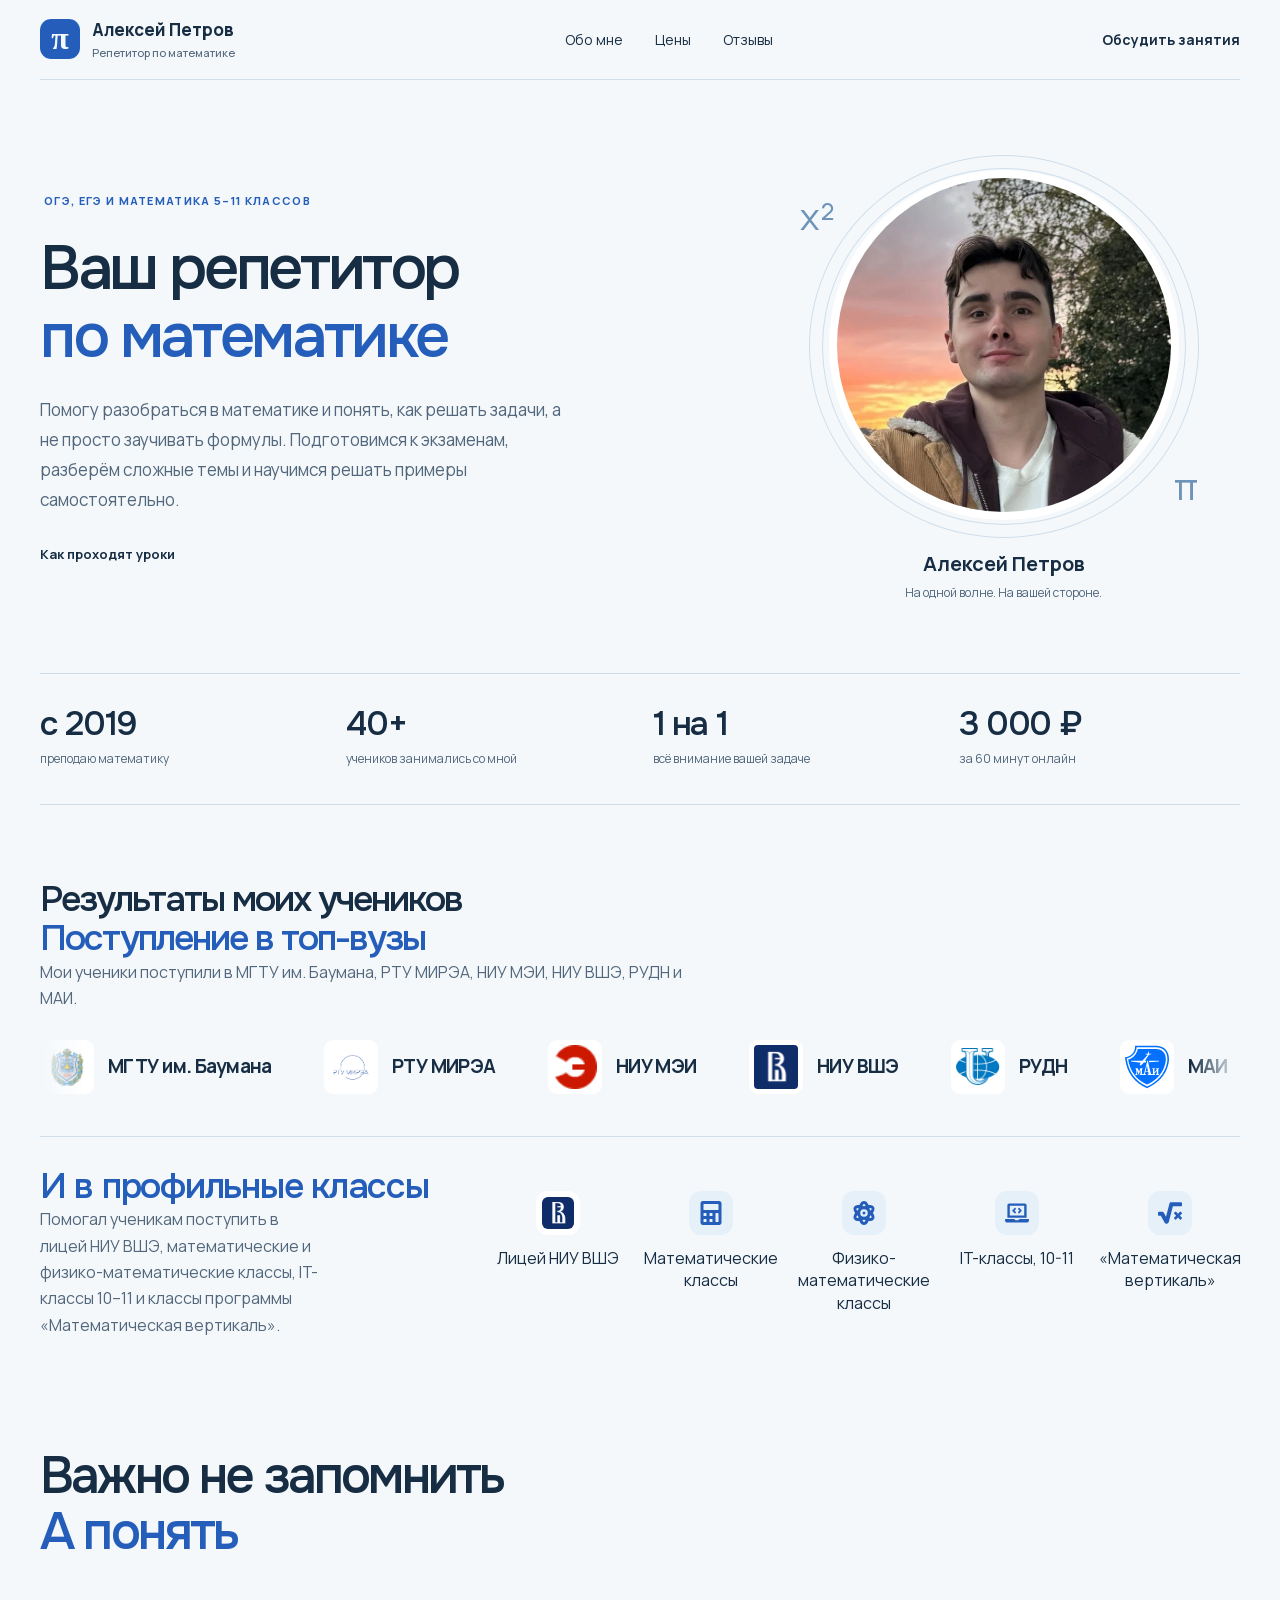
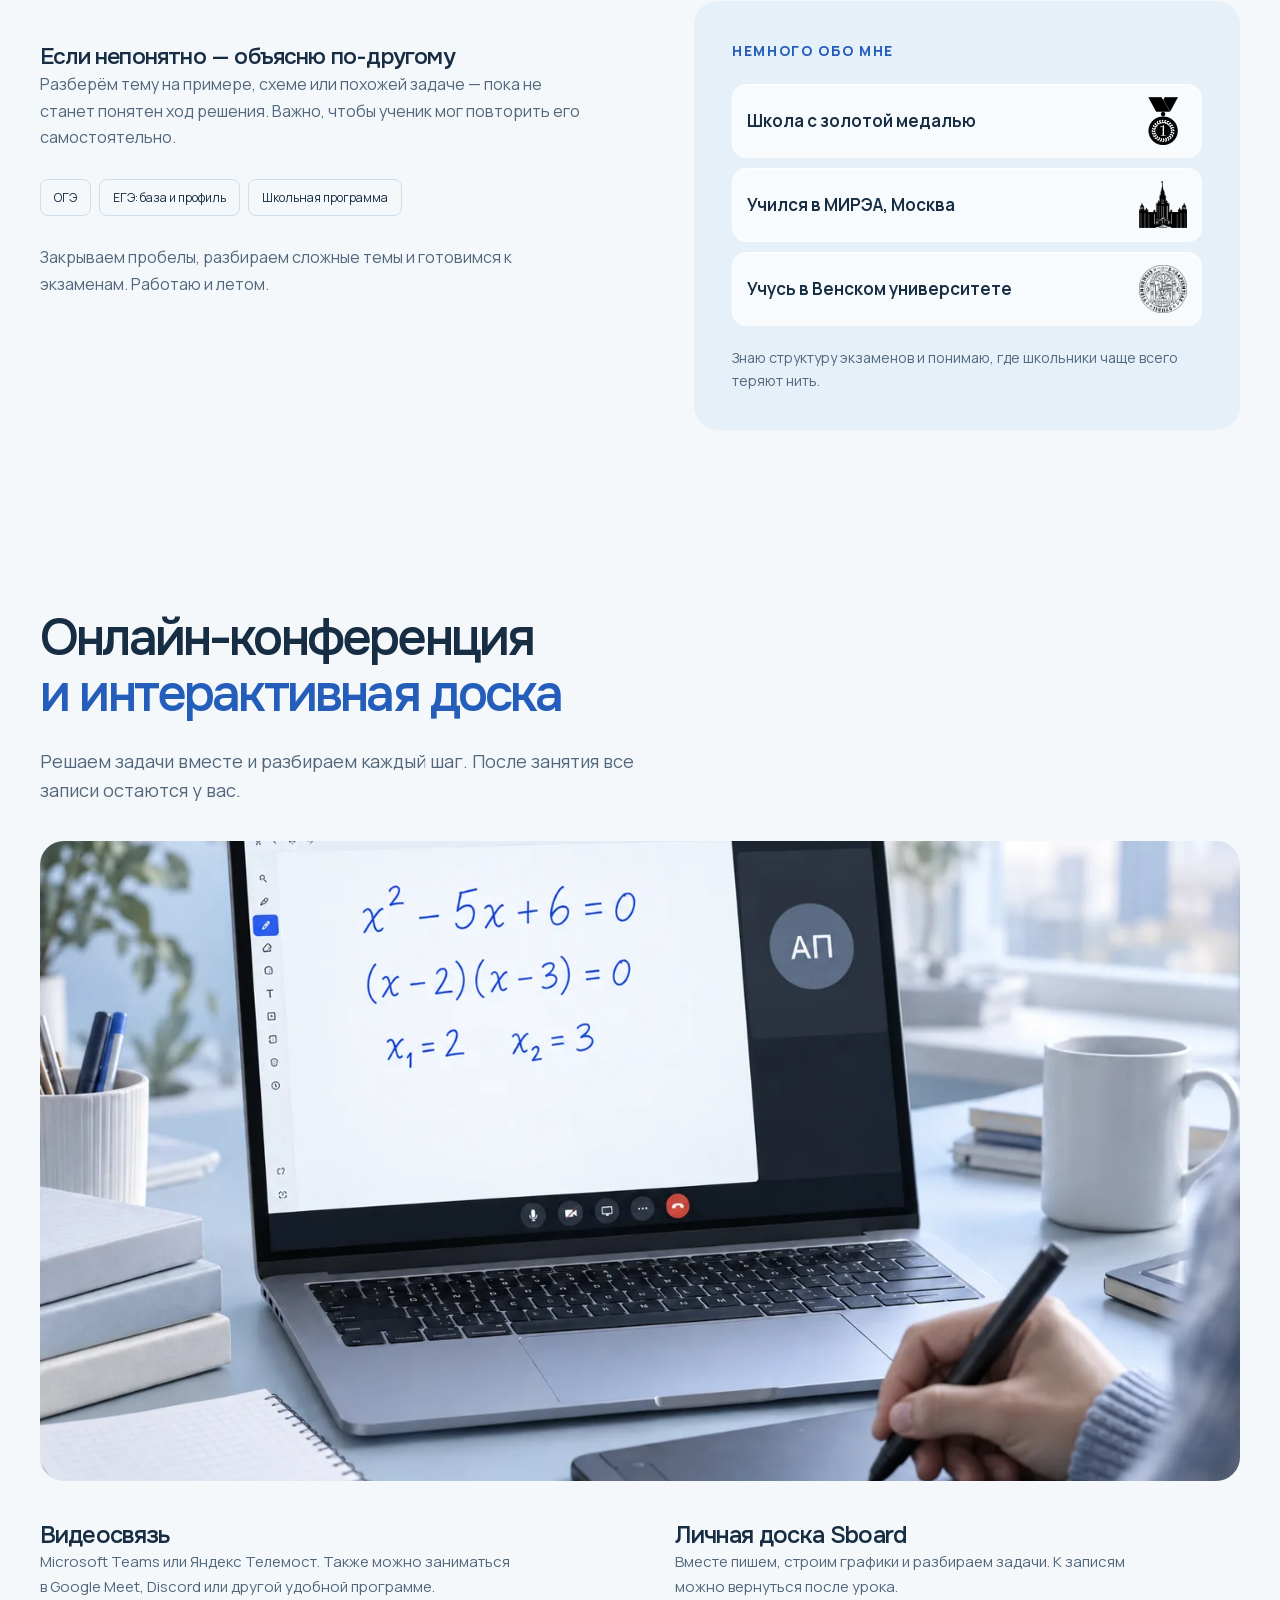
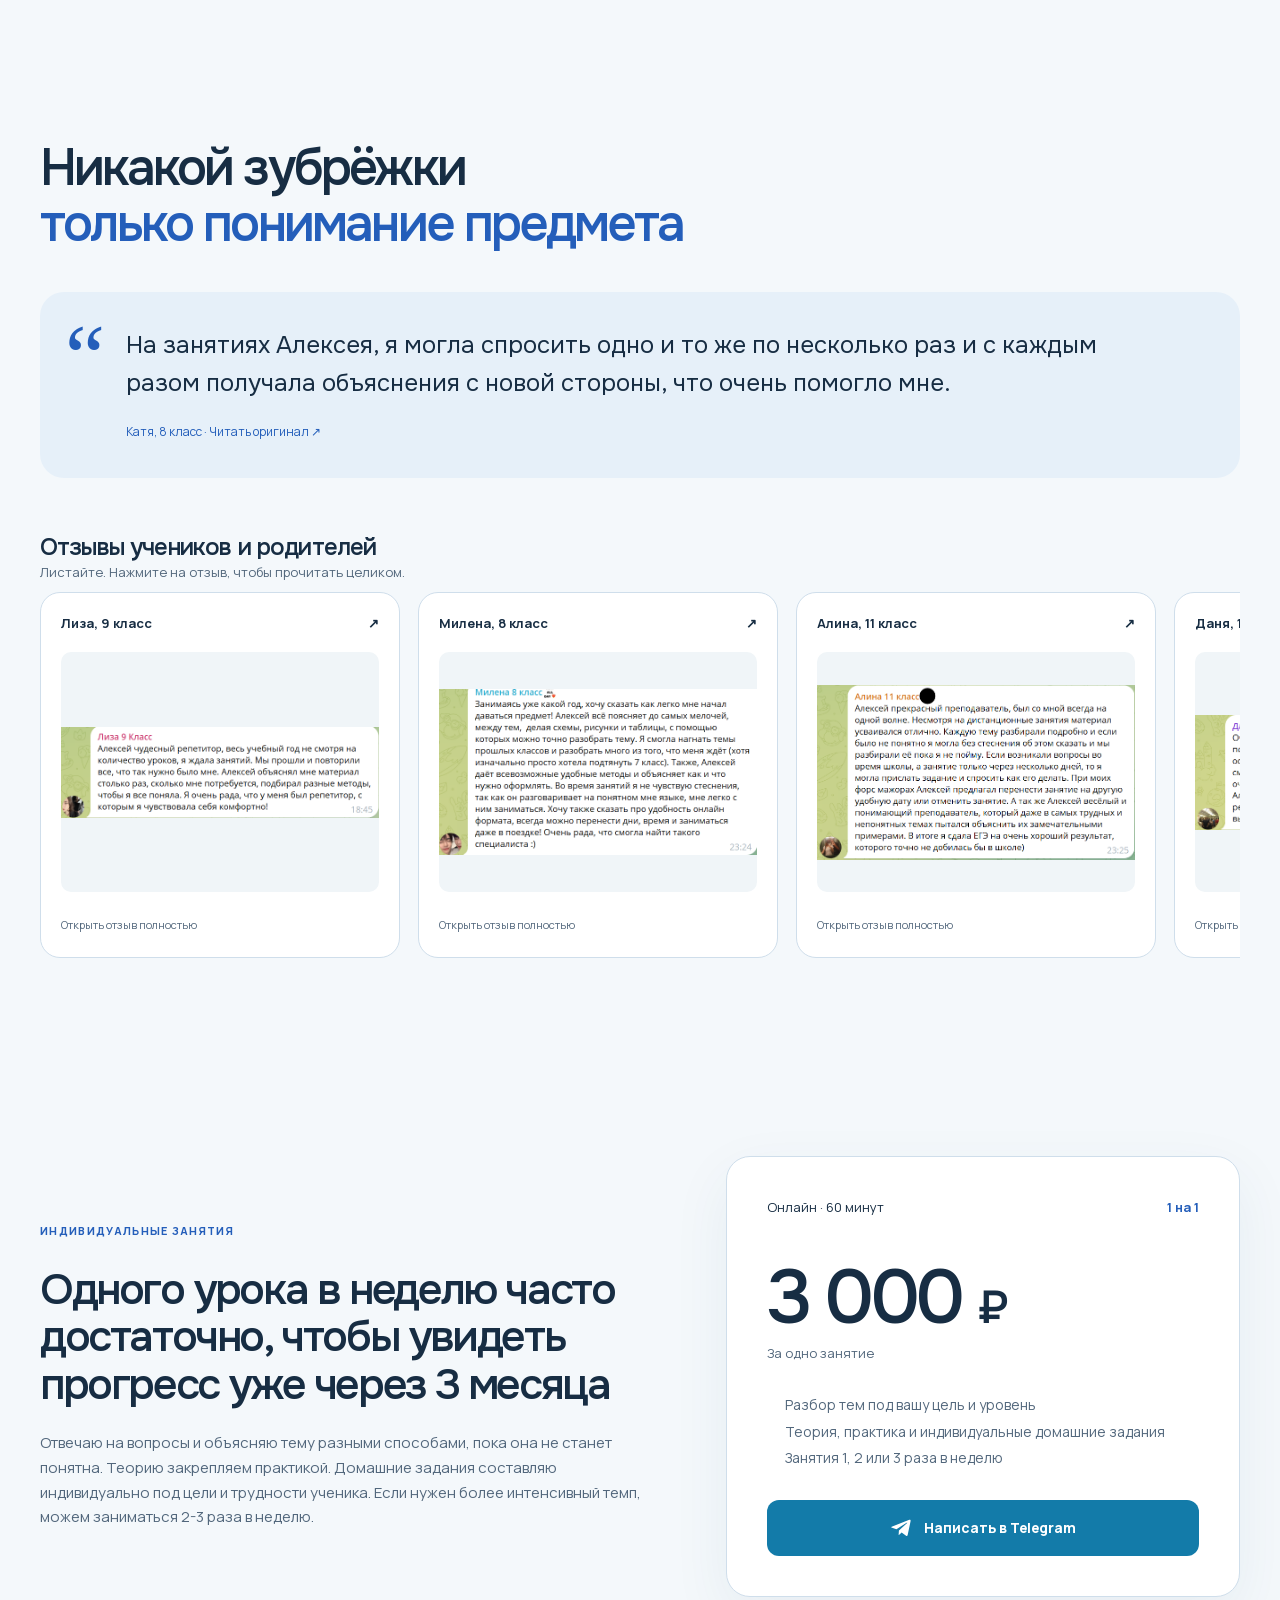
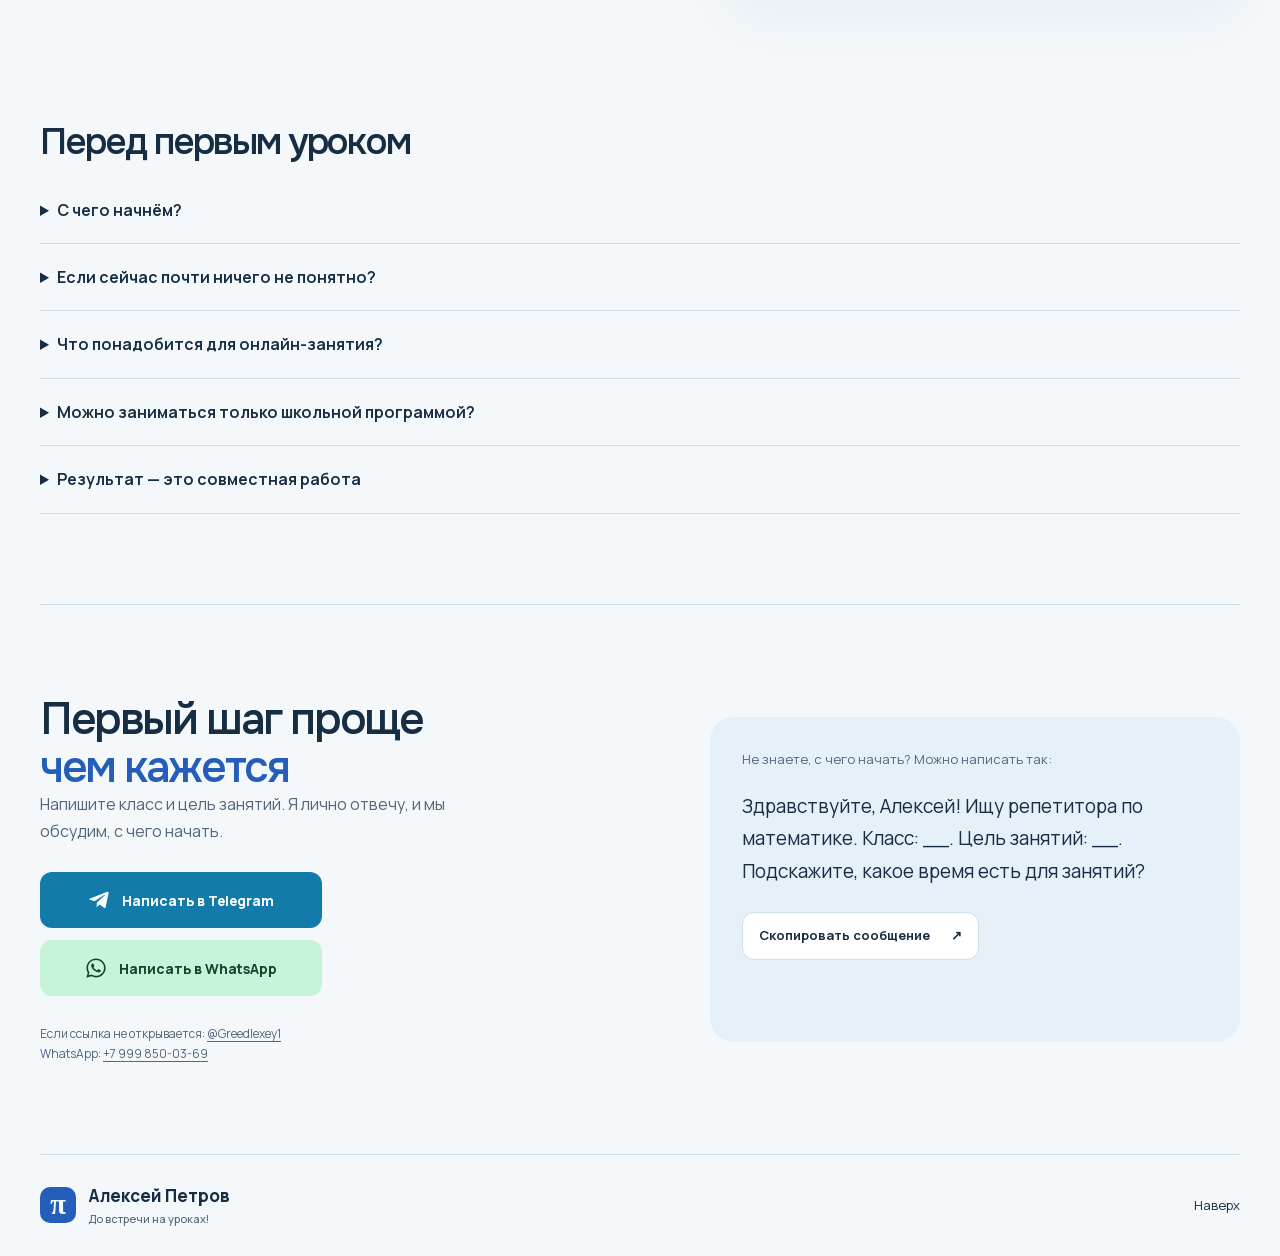
==== commit 340ec4bb: "Update lesson price to 3000 rubles" ====
--- a/index.html
+++ b/index.html
@@ -1,4 +1,4 @@
-<!DOCTYPE html><html lang="ru"><head><meta charSet="utf-8"/><meta name="viewport" content="width=device-width, initial-scale=1"/><link rel="preload" href="/favicon.svg" as="image"/><link rel="preload" href="/universities/bmstu.png" as="image"/><link rel="preload" href="/universities/mirea.svg" as="image"/><link rel="preload" href="/universities/mpei.ico" as="image"/><link rel="preload" href="/universities/hse.png" as="image"/><link rel="preload" href="/universities/rudn-mark.webp" as="image"/><link rel="preload" href="/universities/mai.svg" as="image"/><link rel="preload" href="/education/gold-medal.png" as="image"/><link rel="preload" href="/education/mirea-mark.png" as="image"/><link rel="preload" href="/education/vienna-university.png" as="image"/><link rel="stylesheet" href="/_next/static/css/index.VqLeJ5dv.css" data-rsc-css-href="/_next/static/css/index.VqLeJ5dv.css" data-precedence="vite-rsc/importer-resources"/><link rel="modulepreload" fetchPriority="low" href="/_next/static/chunks/index-ByCE6jC0.js"/><script src="/_next/static/chunks/rolldown-runtime-C60lm6uB.js" type="module" async=""></script><script src="/_next/static/chunks/framework-BgSIrAUN.js" type="module" async=""></script><link rel="modulepreload" href="/_next/static/chunks/layout-segment-context-j2bsarFS.js" crossorigin=""/><link rel="modulepreload" href="/_next/static/chunks/yandex-metrika-CJeYjnme.js" crossorigin=""/><link rel="modulepreload" href="/_next/static/chunks/contact-actions-BwGZv8sA.js" crossorigin=""/><title>Алексей Петров — репетитор по математике</title><meta name="description" content="Подготовка к ОГЭ и ЕГЭ, повышение успеваемости для учеников 5–11 классов. Индивидуальные онлайн-занятия по математике."/><link rel="shortcut icon" href="/favicon.svg?v=3"/><link rel="icon" href="/favicon.svg?v=3"/><script>Object.assign(((self[Symbol.for("vinext.navigationRuntime")]??={bootstrap:{routeManifest:null},functions:{}}).bootstrap.rsc??={rsc:[]}),{params:{},nav:{"pathname":"/","searchParams":[]}})</script><link rel="modulepreload" href="/_next/static/chunks/index-ByCE6jC0.js" />
+<!DOCTYPE html><html lang="ru"><head><meta charSet="utf-8"/><meta name="viewport" content="width=device-width, initial-scale=1"/><link rel="preload" href="/favicon.svg" as="image"/><link rel="preload" href="/universities/bmstu.png" as="image"/><link rel="preload" href="/universities/mirea.svg" as="image"/><link rel="preload" href="/universities/mpei.ico" as="image"/><link rel="preload" href="/universities/hse.png" as="image"/><link rel="preload" href="/universities/rudn-mark.webp" as="image"/><link rel="preload" href="/universities/mai.svg" as="image"/><link rel="preload" href="/education/gold-medal.png" as="image"/><link rel="preload" href="/education/mirea-mark.png" as="image"/><link rel="preload" href="/education/vienna-university.png" as="image"/><link rel="stylesheet" href="/_next/static/css/index.VqLeJ5dv.css" data-rsc-css-href="/_next/static/css/index.VqLeJ5dv.css" data-precedence="vite-rsc/importer-resources"/><link rel="modulepreload" fetchPriority="low" href="/_next/static/chunks/index-D6SgmT6R.js"/><script src="/_next/static/chunks/rolldown-runtime-C60lm6uB.js" type="module" async=""></script><script src="/_next/static/chunks/framework-BgSIrAUN.js" type="module" async=""></script><link rel="modulepreload" href="/_next/static/chunks/layout-segment-context-CkuQCR1h.js" crossorigin=""/><link rel="modulepreload" href="/_next/static/chunks/yandex-metrika-C5GHhO9a.js" crossorigin=""/><link rel="modulepreload" href="/_next/static/chunks/contact-actions-BwGZv8sA.js" crossorigin=""/><title>Алексей Петров — репетитор по математике</title><meta name="description" content="Подготовка к ОГЭ и ЕГЭ, повышение успеваемости для учеников 5–11 классов. Индивидуальные онлайн-занятия по математике."/><link rel="shortcut icon" href="/favicon.svg?v=3"/><link rel="icon" href="/favicon.svg?v=3"/><script>Object.assign(((self[Symbol.for("vinext.navigationRuntime")]??={bootstrap:{routeManifest:null},functions:{}}).bootstrap.rsc??={rsc:[]}),{params:{},nav:{"pathname":"/","searchParams":[]}})</script><link rel="modulepreload" href="/_next/static/chunks/index-D6SgmT6R.js" />
 <link rel="preload" href="/_next/static/_vinext_fonts/manrope-76eca2803f7f/manrope-c9a5f13c.woff2" as="font" type="font/woff2" crossorigin />
 <link rel="preload" href="/_next/static/_vinext_fonts/manrope-76eca2803f7f/manrope-81401990.woff2" as="font" type="font/woff2" crossorigin />
 <link rel="preload" href="/_next/static/_vinext_fonts/onest-5a9ab5526773/onest-8faa2f9b.woff2" as="font" type="font/woff2" crossorigin />
@@ -148,4 +148,4 @@
 
 .__variable_onest_1gwb0wa { --font-onest: 'Onest', 'Onest Fallback'; }
 </style>
-</head><body class="__variable_manrope_18bkbal __variable_onest_1gwb0wa"><a class="skip-link" href="#main">Перейти к содержанию</a><header class="site-header container"><a class="brand" href="#top"><img src="/favicon.svg" width="40" height="40" alt=""/><span>Алексей Петров<small>Репетитор по математике</small></span></a><nav aria-label="Основная навигация"><a href="#about">Обо мне</a><a href="#prices">Цены</a><a href="#reviews">Отзывы</a></nav><a class="header-link" href="#contact">Обсудить занятия</a></header><main id="main"><section class="hero container" id="top"><div class="hero-copy"><p class="eyebrow">ОГЭ, ЕГЭ и математика 5–11 классов</p><h1>Ваш репетитор<br/><span>по математике</span></h1><p class="lead">Помогу разобраться в математике и понять, как решать задачи, а не просто заучивать формулы. Подготовимся к экзаменам, разберём сложные темы и научимся решать примеры самостоятельно.</p><div class="hero-actions"><a class="text-link" href="#format">Как проходят уроки</a></div></div><figure class="hero-portrait"><div class="portrait-halo" aria-hidden="true"><span>х²</span><span>π</span></div><img src="/alexey.webp" width="640" height="640" fetchPriority="high" alt="Алексей Петров, ваш преподаватель математики"/><figcaption><strong>Алексей Петров</strong><span>На одной волне. На вашей стороне.</span></figcaption></figure></section><section class="facts container" aria-label="О занятиях"><div><strong>с 2019</strong><span>преподаю математику</span></div><div><strong>40+</strong><span>учеников занимались со мной</span></div><div><strong>1 на 1</strong><span>всё внимание вашей задаче</span></div><div><strong>2 500 ₽</strong><span>за 60 минут онлайн</span></div></section><section class="university-section container"><div class="university-heading"><h2>Результаты моих учеников<br/><span>Поступление в топ-вузы</span></h2><p>Мои ученики поступили в МГТУ им. Баумана, РТУ МИРЭА, НИУ МЭИ, НИУ ВШЭ, РУДН и МАИ.</p></div><div class="university-window"><div class="university-track"><div class="university-group"><div class="university"><img src="/universities/bmstu.png" width="54" height="54" alt=""/><strong>МГТУ им. Баумана</strong></div><div class="university"><img src="/universities/mirea.svg" width="54" height="54" alt=""/><strong>РТУ МИРЭА</strong></div><div class="university"><img src="/universities/mpei.ico" width="54" height="54" alt=""/><strong>НИУ МЭИ</strong></div><div class="university"><img src="/universities/hse.png" width="54" height="54" alt=""/><strong>НИУ ВШЭ</strong></div><div class="university"><img src="/universities/rudn-mark.webp" width="54" height="54" alt=""/><strong>РУДН</strong></div><div class="university"><img src="/universities/mai.svg" width="54" height="54" alt=""/><strong>МАИ</strong></div></div><div class="university-group" aria-hidden="true"><div class="university"><img src="/universities/bmstu.png" width="54" height="54" alt=""/><strong>МГТУ им. Баумана</strong></div><div class="university"><img src="/universities/mirea.svg" width="54" height="54" alt=""/><strong>РТУ МИРЭА</strong></div><div class="university"><img src="/universities/mpei.ico" width="54" height="54" alt=""/><strong>НИУ МЭИ</strong></div><div class="university"><img src="/universities/hse.png" width="54" height="54" alt=""/><strong>НИУ ВШЭ</strong></div><div class="university"><img src="/universities/rudn-mark.webp" width="54" height="54" alt=""/><strong>РУДН</strong></div><div class="university"><img src="/universities/mai.svg" width="54" height="54" alt=""/><strong>МАИ</strong></div></div></div></div><div class="class-results"><div><h3>И в профильные классы</h3><p>Помогал ученикам поступить в лицей НИУ ВШЭ, математические и физико-математические классы, IT-классы 10–11 и классы программы «Математическая вертикаль».</p></div><div class="class-result-grid"><div class="class-result"><img src="/universities/hse.png" width="44" height="44" alt=""/><span>Лицей НИУ ВШЭ</span></div><div class="class-result"><svg stroke="currentColor" fill="currentColor" stroke-width="0" viewBox="0 0 448 512" aria-hidden="true" height="1em" width="1em" xmlns="http://www.w3.org/2000/svg"><path d="M400 0H48C22.4 0 0 22.4 0 48v416c0 25.6 22.4 48 48 48h352c25.6 0 48-22.4 48-48V48c0-25.6-22.4-48-48-48zM128 435.2c0 6.4-6.4 12.8-12.8 12.8H76.8c-6.4 0-12.8-6.4-12.8-12.8v-38.4c0-6.4 6.4-12.8 12.8-12.8h38.4c6.4 0 12.8 6.4 12.8 12.8v38.4zm0-128c0 6.4-6.4 12.8-12.8 12.8H76.8c-6.4 0-12.8-6.4-12.8-12.8v-38.4c0-6.4 6.4-12.8 12.8-12.8h38.4c6.4 0 12.8 6.4 12.8 12.8v38.4zm128 128c0 6.4-6.4 12.8-12.8 12.8h-38.4c-6.4 0-12.8-6.4-12.8-12.8v-38.4c0-6.4 6.4-12.8 12.8-12.8h38.4c6.4 0 12.8 6.4 12.8 12.8v38.4zm0-128c0 6.4-6.4 12.8-12.8 12.8h-38.4c-6.4 0-12.8-6.4-12.8-12.8v-38.4c0-6.4 6.4-12.8 12.8-12.8h38.4c6.4 0 12.8 6.4 12.8 12.8v38.4zm128 128c0 6.4-6.4 12.8-12.8 12.8h-38.4c-6.4 0-12.8-6.4-12.8-12.8V268.8c0-6.4 6.4-12.8 12.8-12.8h38.4c6.4 0 12.8 6.4 12.8 12.8v166.4zm0-256c0 6.4-6.4 12.8-12.8 12.8H76.8c-6.4 0-12.8-6.4-12.8-12.8V76.8C64 70.4 70.4 64 76.8 64h294.4c6.4 0 12.8 6.4 12.8 12.8v102.4z"></path></svg><span>Математические классы</span></div><div class="class-result"><svg stroke="currentColor" fill="currentColor" stroke-width="0" viewBox="0 0 448 512" aria-hidden="true" height="1em" width="1em" xmlns="http://www.w3.org/2000/svg"><path d="M223.99908,224a32,32,0,1,0,32.00782,32A32.06431,32.06431,0,0,0,223.99908,224Zm214.172-96c-10.877-19.5-40.50979-50.75-116.27544-41.875C300.39168,34.875,267.63386,0,223.99908,0s-76.39066,34.875-97.89653,86.125C50.3369,77.375,20.706,108.5,9.82907,128-6.54984,157.375-5.17484,201.125,34.958,256-5.17484,310.875-6.54984,354.625,9.82907,384c29.13087,52.375,101.64652,43.625,116.27348,41.875C147.60842,477.125,180.36429,512,223.99908,512s76.3926-34.875,97.89652-86.125c14.62891,1.75,87.14456,10.5,116.27544-41.875C454.55,354.625,453.175,310.875,413.04017,256,453.175,201.125,454.55,157.375,438.171,128ZM63.33886,352c-4-7.25-.125-24.75,15.00391-48.25,6.87695,6.5,14.12891,12.875,21.88087,19.125,1.625,13.75,4,27.125,6.75,40.125C82.34472,363.875,67.09081,358.625,63.33886,352Zm36.88478-162.875c-7.752,6.25-15.00392,12.625-21.88087,19.125-15.12891-23.5-19.00392-41-15.00391-48.25,3.377-6.125,16.37891-11.5,37.88478-11.5,1.75,0,3.875.375,5.75.375C104.09864,162.25,101.84864,175.625,100.22364,189.125ZM223.99908,64c9.50195,0,22.25586,13.5,33.88282,37.25-11.252,3.75-22.50391,8-33.88282,12.875-11.377-4.875-22.62892-9.125-33.88283-12.875C201.74516,77.5,214.49712,64,223.99908,64Zm0,384c-9.502,0-22.25392-13.5-33.88283-37.25,11.25391-3.75,22.50587-8,33.88283-12.875C235.378,402.75,246.62994,407,257.8819,410.75,246.25494,434.5,233.501,448,223.99908,448Zm0-112a80,80,0,1,1,80-80A80.00023,80.00023,0,0,1,223.99908,336ZM384.6593,352c-3.625,6.625-19.00392,11.875-43.63479,11,2.752-13,5.127-26.375,6.752-40.125,7.75195-6.25,15.00391-12.625,21.87891-19.125C384.7843,327.25,388.6593,344.75,384.6593,352ZM369.65538,208.25c-6.875-6.5-14.127-12.875-21.87891-19.125-1.625-13.5-3.875-26.875-6.752-40.25,1.875,0,4.002-.375,5.752-.375,21.50391,0,34.50782,5.375,37.88283,11.5C388.6593,167.25,384.7843,184.75,369.65538,208.25Z"></path></svg><span>Физико-математические классы</span></div><div class="class-result"><svg stroke="currentColor" fill="currentColor" stroke-width="0" viewBox="0 0 640 512" aria-hidden="true" height="1em" width="1em" xmlns="http://www.w3.org/2000/svg"><path d="M255.03 261.65c6.25 6.25 16.38 6.25 22.63 0l11.31-11.31c6.25-6.25 6.25-16.38 0-22.63L253.25 192l35.71-35.72c6.25-6.25 6.25-16.38 0-22.63l-11.31-11.31c-6.25-6.25-16.38-6.25-22.63 0l-58.34 58.34c-6.25 6.25-6.25 16.38 0 22.63l58.35 58.34zm96.01-11.3l11.31 11.31c6.25 6.25 16.38 6.25 22.63 0l58.34-58.34c6.25-6.25 6.25-16.38 0-22.63l-58.34-58.34c-6.25-6.25-16.38-6.25-22.63 0l-11.31 11.31c-6.25 6.25-6.25 16.38 0 22.63L386.75 192l-35.71 35.72c-6.25 6.25-6.25 16.38 0 22.63zM624 416H381.54c-.74 19.81-14.71 32-32.74 32H288c-18.69 0-33.02-17.47-32.77-32H16c-8.8 0-16 7.2-16 16v16c0 35.2 28.8 64 64 64h512c35.2 0 64-28.8 64-64v-16c0-8.8-7.2-16-16-16zM576 48c0-26.4-21.6-48-48-48H112C85.6 0 64 21.6 64 48v336h512V48zm-64 272H128V64h384v256z"></path></svg><span>IT-классы, 10-11</span></div><div class="class-result"><svg stroke="currentColor" fill="currentColor" stroke-width="0" viewBox="0 0 576 512" aria-hidden="true" height="1em" width="1em" xmlns="http://www.w3.org/2000/svg"><path d="M571.31 251.31l-22.62-22.62c-6.25-6.25-16.38-6.25-22.63 0L480 274.75l-46.06-46.06c-6.25-6.25-16.38-6.25-22.63 0l-22.62 22.62c-6.25 6.25-6.25 16.38 0 22.63L434.75 320l-46.06 46.06c-6.25 6.25-6.25 16.38 0 22.63l22.62 22.62c6.25 6.25 16.38 6.25 22.63 0L480 365.25l46.06 46.06c6.25 6.25 16.38 6.25 22.63 0l22.62-22.62c6.25-6.25 6.25-16.38 0-22.63L525.25 320l46.06-46.06c6.25-6.25 6.25-16.38 0-22.63zM552 0H307.65c-14.54 0-27.26 9.8-30.95 23.87l-84.79 322.8-58.41-106.1A32.008 32.008 0 0 0 105.47 224H24c-13.25 0-24 10.74-24 24v48c0 13.25 10.75 24 24 24h43.62l88.88 163.73C168.99 503.5 186.3 512 204.94 512c17.27 0 44.44-9 54.28-41.48L357.03 96H552c13.25 0 24-10.75 24-24V24c0-13.26-10.75-24-24-24z"></path></svg><span>«Математическая вертикаль»</span></div></div></div></section><section class="section container" id="about"><h2>Важно не запомнить<br/><span>А понять</span></h2><div class="about-grid"><article class="approach"><h3>Если непонятно — объясню по-другому</h3><p>Разберём тему на примере, схеме или похожей задаче — пока не станет понятен ход решения. Важно, чтобы ученик мог повторить его самостоятельно.</p><div class="subject-tags"><span>ОГЭ</span><span>ЕГЭ: база и профиль</span><span>Школьная программа</span></div><p>Закрываем пробелы, разбираем сложные темы и готовимся к экзаменам. Работаю и летом.</p></article><article class="education"><p class="eyebrow">Немного обо мне</p><div class="education-places"><div class="education-item"><p>Школа с золотой медалью</p><img src="/education/gold-medal.png" width="48" height="48" alt="Золотая школьная медаль"/></div><div class="education-item"><p>Учился в МИРЭА, Москва</p><img src="/education/mirea-mark.png" width="48" height="48" alt="Эмблема МИРЭА"/></div><div class="education-item"><p>Учусь в Венском университете</p><img src="/education/vienna-university.png" width="48" height="48" alt="Печать Венского университета"/></div></div><p>Знаю структуру экзаменов и понимаю, где школьники чаще всего теряют нить.</p></article></div></section><section class="section container format-section" id="format"><h2>Онлайн-конференция<br/><span>и интерактивная доска</span></h2><p class="section-lead">Решаем задачи вместе и разбираем каждый шаг. После занятия все записи остаются у вас.</p><figure class="lesson-visual"><img src="/lesson-illustration.webp" width="1536" height="1024" loading="lazy" alt="Иллюстрация онлайн-урока: видеосвязь, математические записи на общей доске и графический планшет"/></figure><div class="format-details"><div><h3>Видеосвязь</h3><p>Microsoft Teams или Яндекс Телемост. Также можно заниматься в Google Meet, Discord или другой удобной программе.</p></div><div><h3>Личная доска Sboard</h3><p>Вместе пишем, строим графики и разбираем задачи. К записям можно вернуться после урока.</p></div></div></section><section class="section container reviews-section" id="reviews"><h2>Никакой зубрёжки<br/><span>только понимание предмета</span></h2><div class="featured-review"><span class="quote-mark" aria-hidden="true">“</span><blockquote>На занятиях Алексея, я могла спросить одно и то же по несколько раз и с каждым разом получала объяснения с новой стороны, что очень помогло мне.</blockquote><a href="/reviews/katya.png" target="_blank" rel="noreferrer">Катя, 8 класс · Читать оригинал ↗</a></div><div class="reviews-heading"><h3>Отзывы учеников и родителей</h3><p>Листайте. Нажмите на отзыв, чтобы прочитать целиком.</p></div><div class="reviews-rail" tabindex="0" aria-label="Галерея отзывов, прокручивается горизонтально"><a class="review-card" href="/reviews/liza.png" target="_blank" rel="noreferrer"><span>Лиза, 9 класс<span aria-hidden="true">↗</span></span><img src="/reviews/liza.png" loading="lazy" alt="Оригинал отзыва: Лиза, 9 класс"/><small>Открыть отзыв полностью</small></a><a class="review-card" href="/reviews/milena.png" target="_blank" rel="noreferrer"><span>Милена, 8 класс<span aria-hidden="true">↗</span></span><img src="/reviews/milena.png" loading="lazy" alt="Оригинал отзыва: Милена, 8 класс"/><small>Открыть отзыв полностью</small></a><a class="review-card" href="/reviews/alina.png" target="_blank" rel="noreferrer"><span>Алина, 11 класс<span aria-hidden="true">↗</span></span><img src="/reviews/alina.png" loading="lazy" alt="Оригинал отзыва: Алина, 11 класс"/><small>Открыть отзыв полностью</small></a><a class="review-card" href="/reviews/danya.png" target="_blank" rel="noreferrer"><span>Даня, 11 класс<span aria-hidden="true">↗</span></span><img src="/reviews/danya.png" loading="lazy" alt="Оригинал отзыва: Даня, 11 класс"/><small>Открыть отзыв полностью</small></a><a class="review-card" href="/reviews/arina.png" target="_blank" rel="noreferrer"><span>Арина, 11 класс<span aria-hidden="true">↗</span></span><img src="/reviews/arina.png" loading="lazy" alt="Оригинал отзыва: Арина, 11 класс"/><small>Открыть отзыв полностью</small></a><a class="review-card" href="/reviews/anya.png" target="_blank" rel="noreferrer"><span>Аня, 9 класс<span aria-hidden="true">↗</span></span><img src="/reviews/anya.png" loading="lazy" alt="Оригинал отзыва: Аня, 9 класс"/><small>Открыть отзыв полностью</small></a><a class="review-card" href="/reviews/katya.png" target="_blank" rel="noreferrer"><span>Катя, 8 класс<span aria-hidden="true">↗</span></span><img src="/reviews/katya.png" loading="lazy" alt="Оригинал отзыва: Катя, 8 класс"/><small>Открыть отзыв полностью</small></a><a class="review-card" href="/reviews/kirill.png" target="_blank" rel="noreferrer"><span>Кирилл, 9 класс<span aria-hidden="true">↗</span></span><img src="/reviews/kirill.png" loading="lazy" alt="Оригинал отзыва: Кирилл, 9 класс"/><small>Открыть отзыв полностью</small></a><a class="review-card" href="/reviews/lera.png" target="_blank" rel="noreferrer"><span>Лера, подготовка к ОГЭ<span aria-hidden="true">↗</span></span><img src="/reviews/lera.png" loading="lazy" alt="Оригинал отзыва: Лера, подготовка к ОГЭ"/><small>Открыть отзыв полностью</small></a><a class="review-card" href="/reviews/fedya.jpg" target="_blank" rel="noreferrer"><span>Екатерина, мама Феди<span aria-hidden="true">↗</span></span><img src="/reviews/fedya.jpg" loading="lazy" alt="Оригинал отзыва: Екатерина, мама Феди"/><small>Открыть отзыв полностью</small></a><a class="review-card" href="/reviews/kristina.png" target="_blank" rel="noreferrer"><span>Кристина, мама ученика<span aria-hidden="true">↗</span></span><img src="/reviews/kristina.png" loading="lazy" alt="Оригинал отзыва: Кристина, мама ученика"/><small>Открыть отзыв полностью</small></a></div></section><section class="section container pricing-section" id="prices"><div class="pricing-copy"><p class="eyebrow">Индивидуальные занятия</p><h2>Одного урока в неделю часто достаточно, чтобы увидеть прогресс уже через 3 месяца</h2><p>Отвечаю на вопросы и объясняю тему разными способами, пока она не станет понятна. Теорию закрепляем практикой. Домашние задания составляю индивидуально под цели и трудности ученика. Если нужен более интенсивный темп, можем заниматься 2-3 раза в неделю.</p></div><article class="price-card"><div class="price-top"><span>Онлайн · 60 минут</span><strong>1 на 1</strong></div><p class="price">2 500 <span>₽</span></p><p>За одно занятие</p><ul><li>Разбор тем под вашу цель и уровень</li><li>Теория, практика и индивидуальные домашние задания</li><li>Занятия 1, 2 или 3 раза в неделю</li></ul><a class="button telegram" href="https://t.me/Greedlexey1?text=%D0%97%D0%B4%D1%80%D0%B0%D0%B2%D1%81%D1%82%D0%B2%D1%83%D0%B9%D1%82%D0%B5%2C%20%D0%90%D0%BB%D0%B5%D0%BA%D1%81%D0%B5%D0%B9!%20%D0%98%D1%89%D1%83%20%D1%80%D0%B5%D0%BF%D0%B5%D1%82%D0%B8%D1%82%D0%BE%D1%80%D0%B0%20%D0%BF%D0%BE%20%D0%BC%D0%B0%D1%82%D0%B5%D0%BC%D0%B0%D1%82%D0%B8%D0%BA%D0%B5.%20%D0%9A%D0%BB%D0%B0%D1%81%D1%81%3A%20__.%20%D0%A6%D0%B5%D0%BB%D1%8C%20%D0%B7%D0%B0%D0%BD%D1%8F%D1%82%D0%B8%D0%B9%3A%20__.%20%D0%9F%D0%BE%D0%B4%D1%81%D0%BA%D0%B0%D0%B6%D0%B8%D1%82%D0%B5%2C%20%D0%BA%D0%B0%D0%BA%D0%BE%D0%B5%20%D0%B2%D1%80%D0%B5%D0%BC%D1%8F%20%D0%B5%D1%81%D1%82%D1%8C%20%D0%B4%D0%BB%D1%8F%20%D0%B7%D0%B0%D0%BD%D1%8F%D1%82%D0%B8%D0%B9%3F" target="_blank" rel="noreferrer"><svg stroke="currentColor" fill="currentColor" stroke-width="0" viewBox="0 0 448 512" aria-hidden="true" height="1em" width="1em" xmlns="http://www.w3.org/2000/svg"><path d="M446.7 98.6l-67.6 318.8c-5.1 22.5-18.4 28.1-37.3 17.5l-103-75.9-49.7 47.8c-5.5 5.5-10.1 10.1-20.7 10.1l7.4-104.9 190.9-172.5c8.3-7.4-1.8-11.5-12.9-4.1L117.8 284 16.2 252.2c-22.1-6.9-22.5-22.1 4.6-32.7L418.2 66.4c18.4-6.9 34.5 4.1 28.5 32.2z"></path></svg>Написать в Telegram</a></article></section><section class="section container faq"><h2>Перед первым уроком</h2><div><details><summary>С чего начнём?</summary><p>Напишите, в каком классе учится ученик и какая цель: экзамен, оценки или конкретные темы. Обсудим задачи и подберём удобное время для занятия.</p></details><details><summary>Если сейчас почти ничего не понятно?</summary><p>Начнём с того места, где появились трудности. Подберём понятные примеры и будем двигаться постепенно. На уроках можно переспрашивать и ошибаться.</p></details><details><summary>Что понадобится для онлайн-занятия?</summary><p>Компьютер или ноутбук, интернет и микрофон. Ссылку на конференцию и личную доску я пришлю перед уроком.</p></details><details><summary>Можно заниматься только школьной программой?</summary><p>Да. Работаю с учениками 5–11 классов: помогаю разобраться в алгебре и геометрии, закрыть пробелы и повысить успеваемость.</p></details><details><summary>Результат — это совместная работа</summary><p>Я помогу разобраться в теме, объясню сложное и покажу, как решать задачи. Но прогресс зависит и от самого ученика: важно включаться в работу на занятиях и регулярно выполнять домашние задания.</p></details></div></section><section class="section container contact-section" id="contact"><div class="contact-intro"><h2>Первый шаг проще<br/><span>чем кажется</span></h2><p>Напишите класс и цель занятий. Я лично отвечу, и мы обсудим, с чего начать.</p><div class="contact-links"><a class="button telegram" href="https://t.me/Greedlexey1?text=%D0%97%D0%B4%D1%80%D0%B0%D0%B2%D1%81%D1%82%D0%B2%D1%83%D0%B9%D1%82%D0%B5%2C%20%D0%90%D0%BB%D0%B5%D0%BA%D1%81%D0%B5%D0%B9!%20%D0%98%D1%89%D1%83%20%D1%80%D0%B5%D0%BF%D0%B5%D1%82%D0%B8%D1%82%D0%BE%D1%80%D0%B0%20%D0%BF%D0%BE%20%D0%BC%D0%B0%D1%82%D0%B5%D0%BC%D0%B0%D1%82%D0%B8%D0%BA%D0%B5.%20%D0%9A%D0%BB%D0%B0%D1%81%D1%81%3A%20__.%20%D0%A6%D0%B5%D0%BB%D1%8C%20%D0%B7%D0%B0%D0%BD%D1%8F%D1%82%D0%B8%D0%B9%3A%20__.%20%D0%9F%D0%BE%D0%B4%D1%81%D0%BA%D0%B0%D0%B6%D0%B8%D1%82%D0%B5%2C%20%D0%BA%D0%B0%D0%BA%D0%BE%D0%B5%20%D0%B2%D1%80%D0%B5%D0%BC%D1%8F%20%D0%B5%D1%81%D1%82%D1%8C%20%D0%B4%D0%BB%D1%8F%20%D0%B7%D0%B0%D0%BD%D1%8F%D1%82%D0%B8%D0%B9%3F" target="_blank" rel="noreferrer"><svg stroke="currentColor" fill="currentColor" stroke-width="0" viewBox="0 0 448 512" aria-hidden="true" height="1em" width="1em" xmlns="http://www.w3.org/2000/svg"><path d="M446.7 98.6l-67.6 318.8c-5.1 22.5-18.4 28.1-37.3 17.5l-103-75.9-49.7 47.8c-5.5 5.5-10.1 10.1-20.7 10.1l7.4-104.9 190.9-172.5c8.3-7.4-1.8-11.5-12.9-4.1L117.8 284 16.2 252.2c-22.1-6.9-22.5-22.1 4.6-32.7L418.2 66.4c18.4-6.9 34.5 4.1 28.5 32.2z"></path></svg>Написать в Telegram</a><a class="button whatsapp" href="https://wa.me/79998500369?text=%D0%97%D0%B4%D1%80%D0%B0%D0%B2%D1%81%D1%82%D0%B2%D1%83%D0%B9%D1%82%D0%B5%2C%20%D0%90%D0%BB%D0%B5%D0%BA%D1%81%D0%B5%D0%B9!%20%D0%A5%D0%BE%D1%87%D1%83%20%D0%BE%D0%B1%D1%81%D1%83%D0%B4%D0%B8%D1%82%D1%8C%20%D0%B7%D0%B0%D0%BD%D1%8F%D1%82%D0%B8%D1%8F%20%D0%BF%D0%BE%20%D0%BC%D0%B0%D1%82%D0%B5%D0%BC%D0%B0%D1%82%D0%B8%D0%BA%D0%B5." target="_blank" rel="noreferrer"><svg stroke="currentColor" fill="currentColor" stroke-width="0" viewBox="0 0 448 512" aria-hidden="true" height="1em" width="1em" xmlns="http://www.w3.org/2000/svg"><path d="M380.9 97.1C339 55.1 283.2 32 223.9 32c-122.4 0-222 99.6-222 222 0 39.1 10.2 77.3 29.6 111L0 480l117.7-30.9c32.4 17.7 68.9 27 106.1 27h.1c122.3 0 224.1-99.6 224.1-222 0-59.3-25.2-115-67.1-157zm-157 341.6c-33.2 0-65.7-8.9-94-25.7l-6.7-4-69.8 18.3L72 359.2l-4.4-7c-18.5-29.4-28.2-63.3-28.2-98.2 0-101.7 82.8-184.5 184.6-184.5 49.3 0 95.6 19.2 130.4 54.1 34.8 34.9 56.2 81.2 56.1 130.5 0 101.8-84.9 184.6-186.6 184.6zm101.2-138.2c-5.5-2.8-32.8-16.2-37.9-18-5.1-1.9-8.8-2.8-12.5 2.8-3.7 5.6-14.3 18-17.6 21.8-3.2 3.7-6.5 4.2-12 1.4-32.6-16.3-54-29.1-75.5-66-5.7-9.8 5.7-9.1 16.3-30.3 1.8-3.7.9-6.9-.5-9.7-1.4-2.8-12.5-30.1-17.1-41.2-4.5-10.8-9.1-9.3-12.5-9.5-3.2-.2-6.9-.2-10.6-.2-3.7 0-9.7 1.4-14.8 6.9-5.1 5.6-19.4 19-19.4 46.3 0 27.3 19.9 53.7 22.6 57.4 2.8 3.7 39.1 59.7 94.8 83.8 35.2 15.2 49 16.5 66.6 13.9 10.7-1.6 32.8-13.4 37.4-26.4 4.6-13 4.6-24.1 3.2-26.4-1.3-2.5-5-3.9-10.5-6.6z"></path></svg>Написать в WhatsApp</a></div><p class="contact-fallback">Если ссылка не открывается: <a href="https://t.me/Greedlexey1?text=%D0%97%D0%B4%D1%80%D0%B0%D0%B2%D1%81%D1%82%D0%B2%D1%83%D0%B9%D1%82%D0%B5%2C%20%D0%90%D0%BB%D0%B5%D0%BA%D1%81%D0%B5%D0%B9!%20%D0%98%D1%89%D1%83%20%D1%80%D0%B5%D0%BF%D0%B5%D1%82%D0%B8%D1%82%D0%BE%D1%80%D0%B0%20%D0%BF%D0%BE%20%D0%BC%D0%B0%D1%82%D0%B5%D0%BC%D0%B0%D1%82%D0%B8%D0%BA%D0%B5.%20%D0%9A%D0%BB%D0%B0%D1%81%D1%81%3A%20__.%20%D0%A6%D0%B5%D0%BB%D1%8C%20%D0%B7%D0%B0%D0%BD%D1%8F%D1%82%D0%B8%D0%B9%3A%20__.%20%D0%9F%D0%BE%D0%B4%D1%81%D0%BA%D0%B0%D0%B6%D0%B8%D1%82%D0%B5%2C%20%D0%BA%D0%B0%D0%BA%D0%BE%D0%B5%20%D0%B2%D1%80%D0%B5%D0%BC%D1%8F%20%D0%B5%D1%81%D1%82%D1%8C%20%D0%B4%D0%BB%D1%8F%20%D0%B7%D0%B0%D0%BD%D1%8F%D1%82%D0%B8%D0%B9%3F">@Greedlexey1</a><br/>WhatsApp: <a href="https://wa.me/79998500369?text=%D0%97%D0%B4%D1%80%D0%B0%D0%B2%D1%81%D1%82%D0%B2%D1%83%D0%B9%D1%82%D0%B5%2C%20%D0%90%D0%BB%D0%B5%D0%BA%D1%81%D0%B5%D0%B9!%20%D0%A5%D0%BE%D1%87%D1%83%20%D0%BE%D0%B1%D1%81%D1%83%D0%B4%D0%B8%D1%82%D1%8C%20%D0%B7%D0%B0%D0%BD%D1%8F%D1%82%D0%B8%D1%8F%20%D0%BF%D0%BE%20%D0%BC%D0%B0%D1%82%D0%B5%D0%BC%D0%B0%D1%82%D0%B8%D0%BA%D0%B5.">+7 999 850-03-69</a></p></div><div class="message-template"><p>Не знаете, с чего начать? Можно написать так:</p><blockquote>Здравствуйте, Алексей! Ищу репетитора по математике. Класс: __. Цель занятий: __. Подскажите, какое время есть для занятий?</blockquote><button type="button">Скопировать сообщение <span aria-hidden="true">↗</span></button><span class="copy-status" role="status"></span></div></section></main><footer class="container"><a class="brand" href="#top"><img src="/favicon.svg" width="36" height="36" alt=""/><span>Алексей Петров<small>До встречи на уроках!</small></span></a><a href="#top">Наверх</a></footer><a class="mobile-contact" href="https://t.me/Greedlexey1?text=%D0%97%D0%B4%D1%80%D0%B0%D0%B2%D1%81%D1%82%D0%B2%D1%83%D0%B9%D1%82%D0%B5%2C%20%D0%90%D0%BB%D0%B5%D0%BA%D1%81%D0%B5%D0%B9!%20%D0%98%D1%89%D1%83%20%D1%80%D0%B5%D0%BF%D0%B5%D1%82%D0%B8%D1%82%D0%BE%D1%80%D0%B0%20%D0%BF%D0%BE%20%D0%BC%D0%B0%D1%82%D0%B5%D0%BC%D0%B0%D1%82%D0%B8%D0%BA%D0%B5.%20%D0%9A%D0%BB%D0%B0%D1%81%D1%81%3A%20__.%20%D0%A6%D0%B5%D0%BB%D1%8C%20%D0%B7%D0%B0%D0%BD%D1%8F%D1%82%D0%B8%D0%B9%3A%20__.%20%D0%9F%D0%BE%D0%B4%D1%81%D0%BA%D0%B0%D0%B6%D0%B8%D1%82%D0%B5%2C%20%D0%BA%D0%B0%D0%BA%D0%BE%D0%B5%20%D0%B2%D1%80%D0%B5%D0%BC%D1%8F%20%D0%B5%D1%81%D1%82%D1%8C%20%D0%B4%D0%BB%D1%8F%20%D0%B7%D0%B0%D0%BD%D1%8F%D1%82%D0%B8%D0%B9%3F" target="_blank" rel="noreferrer"><svg stroke="currentColor" fill="currentColor" stroke-width="0" viewBox="0 0 448 512" aria-hidden="true" height="1em" width="1em" xmlns="http://www.w3.org/2000/svg"><path d="M446.7 98.6l-67.6 318.8c-5.1 22.5-18.4 28.1-37.3 17.5l-103-75.9-49.7 47.8c-5.5 5.5-10.1 10.1-20.7 10.1l7.4-104.9 190.9-172.5c8.3-7.4-1.8-11.5-12.9-4.1L117.8 284 16.2 252.2c-22.1-6.9-22.5-22.1 4.6-32.7L418.2 66.4c18.4-6.9 34.5 4.1 28.5 32.2z"></path></svg>Написать в Telegram</a><noscript><div><img src="https://mc.yandex.ru/watch/111447587" style="position:absolute;left:-9999px" alt=""/></div></noscript><script type="module" src="/_next/static/chunks/index-ByCE6jC0.js" id="_R_" async=""></script><script>((self[Symbol.for("vinext.navigationRuntime")]??={bootstrap:{routeManifest:null},functions:{}}).bootstrap.rsc??={rsc:[]}).rsc.push("2:I[\"8c0f216c4604\",[],\"Children\",1]\n")</script><script>((self[Symbol.for("vinext.navigationRuntime")]??={bootstrap:{routeManifest:null},functions:{}}).bootstrap.rsc??={rsc:[]}).rsc.push("3:I[\"02c3aba3c5ce\",[],\"default\",1]\n")</script><script>((self[Symbol.for("vinext.navigationRuntime")]??={bootstrap:{routeManifest:null},functions:{}}).bootstrap.rsc??={rsc:[]}).rsc.push("4:I[\"593f344dc510\",[],\"GlobalErrorBoundary\",1]\n")</script><script>((self[Symbol.for("vinext.navigationRuntime")]??={bootstrap:{routeManifest:null},functions:{}}).bootstrap.rsc??={rsc:[]}).rsc.push("5:I[\"0b874ad30386\",[],\"default\",1]\n")</script><script>((self[Symbol.for("vinext.navigationRuntime")]??={bootstrap:{routeManifest:null},functions:{}}).bootstrap.rsc??={rsc:[]}).rsc.push("6:I[\"593f344dc510\",[],\"ErrorBoundary\",1]\n")</script><script>((self[Symbol.for("vinext.navigationRuntime")]??={bootstrap:{routeManifest:null},functions:{}}).bootstrap.rsc??={rsc:[]}).rsc.push("7:I[\"15c18cfaeeff\",[],\"LayoutSegmentProvider\",1]\n")</script><script>((self[Symbol.for("vinext.navigationRuntime")]??={bootstrap:{routeManifest:null},functions:{}}).bootstrap.rsc??={rsc:[]}).rsc.push("8:I[\"8c0f216c4604\",[],\"Slot\",1]\n")</script><script>((self[Symbol.for("vinext.navigationRuntime")]??={bootstrap:{routeManifest:null},functions:{}}).bootstrap.rsc??={rsc:[]}).rsc.push("9:I[\"9276801271d6\",[],\"AppRouterScrollTarget\",1]\n")</script><script>((self[Symbol.for("vinext.navigationRuntime")]??={bootstrap:{routeManifest:null},functions:{}}).bootstrap.rsc??={rsc:[]}).rsc.push("a:I[\"593f344dc510\",[],\"RedirectBoundary\",1]\n")</script><script>((self[Symbol.for("vinext.navigationRuntime")]??={bootstrap:{routeManifest:null},functions:{}}).bootstrap.rsc??={rsc:[]}).rsc.push(":HL[\"/_next/static/css/index.VqLeJ5dv.css\",\"style\"     ]\n")</script><script>((self[Symbol.for("vinext.navigationRuntime")]??={bootstrap:{routeManifest:null},functions:{}}).bootstrap.rsc??={rsc:[]}).rsc.push("0:{\"__route\":\"route:/\",\"__interceptionContext\":null,\"__layoutIds\":[\"layout:/\"],\"__rootLayout\":\"/\",\"__sourcePage\":\"/page\",\"page:/\":\"$L1\",\"layout:/\":[[[[\"$\",\"link\",\"css:/_next/static/css/index.VqLeJ5dv.css\",{\"rel\":\"stylesheet\",\"precedence\":\"vite-rsc/importer-resources\",\"href\":\"/_next/static/css/index.VqLeJ5dv.css\",\"data-rsc-css-href\":\"/_next/static/css/index.VqLeJ5dv.css\"}],\"$undefined\"],[\"$\",\"html\",null,{\"lang\":\"ru\",\"children\":[\"$\",\"body\",null,{\"className\":\"__variable_manrope_18bkbal __variable_onest_1gwb0wa\",\"children\":[[\"$\",\"$L2\",null,{}],[\"$\",\"$L3\",null,{}]]}]}]],null],\"route:/\":[[[\"$\",\"meta\",null,{\"charSet\":\"utf-8\"}],[[\"$\",\"title\",\"0\",{\"children\":\"Алексей Петров — репетитор по математике\"}],[\"$\",\"meta\",\"1\",{\"name\":\"description\",\"content\":\"Подготовка к ОГЭ и ЕГЭ, повышение успеваемости для учеников 5–11 классов. Индивидуальные онлайн-занятия по математике.\"}],[\"$\",\"link\",\"2\",{\"rel\":\"shortcut icon\",\"href\":\"/favicon.svg?v=3\"}],[\"$\",\"link\",\"3\",{\"rel\":\"icon\",\"href\":\"/favicon.svg?v=3\"}]],[[\"$\",\"meta\",\"0\",{\"name\":\"viewport\",\"content\":\"width=device-width, initial-scale=1\"}]]],[\"$\",\"$L4\",null,{\"fallback\":\"$5\",\"children\":[\"$\",\"$L6\",null,{\"fallback\":\"$5\",\"children\":[\"$\",\"$L7\",null,{\"providerId\":\"layout:/\",\"segmentMap\":{\"children\":[]},\"children\":[\"$\",\"$L8\",null,{\"id\":\"layout:/\",\"parallelSlots\":\"$undefined\",\"children\":[\"$\",\"$L9\",null,{\"children\":[\"$\",\"$La\",null,{\"children\":[[\"$\",\"$L7\",null,{\"providerId\":\"page:/\",\"segmentMap\":{\"children\":[\"__PAGE__\"]},\"children\":[\"$\",\"$L8\",null,{\"id\":\"page:/\"}]}],null]}]}]}]}]}]}],null,null],\"__layoutFlags\":{\"layout:/\":\"s\"},\"__artifactCompatibility\":{\"schemaVersion\":1,\"graphVersion\":\"app-route-graph:1177fd80f83fa7b0\",\"deploymentVersion\":\"9349f7cd-5936-444e-a4fe-93f0644ee876\",\"appElementsSchemaVersion\":1,\"rscPayloadSchemaVersion\":1,\"rootBoundaryId\":\"/\",\"renderEpoch\":null},\"__renderObservation\":{\"schemaVersion\":1,\"output\":{\"kind\":\"app-rsc\",\"mountedSlotsFingerprint\":null,\"renderEpoch\":null,\"rootBoundaryId\":\"/\",\"routeId\":\"route:/\"},\"completeness\":\"partial\",\"boundaryOutcome\":{\"kind\":\"unknown\"},\"requestApis\":[{\"kind\":\"connection\",\"status\":\"unknown\"},{\"kind\":\"cookies\",\"status\":\"unknown\"},{\"kind\":\"draftMode\",\"status\":\"unknown\"},{\"kind\":\"headers\",\"status\":\"unknown\"},{\"kind\":\"params\",\"status\":\"unknown\"},{\"kind\":\"searchParams\",\"status\":\"unknown\"}],\"dynamicFetches\":[],\"cacheTags\":[\"/\",\"_N_T_/\",\"_N_T_/index\",\"_N_T_/layout\",\"_N_T_/page\"],\"pathTags\":[\"/\"],\"cacheability\":\"unknown\",\"downgrade\":{\"target\":\"freshRender\",\"reasons\":[{\"code\":\"CP_DOWNGRADE_CACHEABILITY_UNKNOWN\",\"target\":\"freshRender\"},{\"code\":\"CP_DOWNGRADE_INCOMPLETE_OBSERVATION\",\"completeness\":\"partial\",\"target\":\"freshRender\"},{\"code\":\"CP_DOWNGRADE_UNKNOWN_REQUEST_API\",\"requestApi\":\"connection\",\"target\":\"freshRender\"},{\"code\":\"CP_DOWNGRADE_UNKNOWN_REQUEST_API\",\"requestApi\":\"cookies\",\"target\":\"freshRender\"},{\"code\":\"CP_DOWNGRADE_UNKNOWN_REQUEST_API\",\"requestApi\":\"draftMode\",\"target\":\"freshRender\"},{\"code\":\"CP_DOWNGRADE_UNKNOWN_REQUEST_API\",\"requestApi\":\"headers\",\"target\":\"freshRender\"},{\"code\":\"CP_DOWNGRADE_UNKNOWN_REQUEST_API\",\"requestApi\":\"params\",\"target\":\"freshRender\"},{\"code\":\"CP_DOWNGRADE_UNKNOWN_REQUEST_API\",\"requestApi\":\"searchParams\",\"target\":\"freshRender\"}],\"fallback\":{\"kind\":\"breakerFallback\",\"code\":\"CP_PRIVATE_DYNAMIC_DOWNGRADE\",\"mode\":\"renderFresh\",\"scope\":\"affectedOutput\",\"fields\":{\"reasonCodes\":[\"CP_DOWNGRADE_CACHEABILITY_UNKNOWN\",\"CP_DOWNGRADE_INCOMPLETE_OBSERVATION\",\"CP_DOWNGRADE_UNKNOWN_REQUEST_API\",\"CP_DOWNGRADE_UNKNOWN_REQUEST_API\",\"CP_DOWNGRADE_UNKNOWN_REQUEST_API\",\"CP_DOWNGRADE_UNKNOWN_REQUEST_API\",\"CP_DOWNGRADE_UNKNOWN_REQUEST_API\",\"CP_DOWNGRADE_UNKNOWN_REQUEST_API\"],\"target\":\"freshRender\"}},\"isPublicCacheCandidate\":false}}}\n")</script><script>((self[Symbol.for("vinext.navigationRuntime")]??={bootstrap:{routeManifest:null},functions:{}}).bootstrap.rsc??={rsc:[]}).rsc.push(":HL[\"/favicon.svg\",\"image\"]\n")</script><script>((self[Symbol.for("vinext.navigationRuntime")]??={bootstrap:{routeManifest:null},functions:{}}).bootstrap.rsc??={rsc:[]}).rsc.push(":HL[\"/alexey.webp\",\"image\",{\"fetchPriority\":\"high\"}]\n")</script><script>((self[Symbol.for("vinext.navigationRuntime")]??={bootstrap:{routeManifest:null},functions:{}}).bootstrap.rsc??={rsc:[]}).rsc.push(":HL[\"/universities/bmstu.png\",\"image\"]\n")</script><script>((self[Symbol.for("vinext.navigationRuntime")]??={bootstrap:{routeManifest:null},functions:{}}).bootstrap.rsc??={rsc:[]}).rsc.push(":HL[\"/universities/mirea.svg\",\"image\"]\n")</script><script>((self[Symbol.for("vinext.navigationRuntime")]??={bootstrap:{routeManifest:null},functions:{}}).bootstrap.rsc??={rsc:[]}).rsc.push(":HL[\"/universities/mpei.ico\",\"image\"]\n")</script><script>((self[Symbol.for("vinext.navigationRuntime")]??={bootstrap:{routeManifest:null},functions:{}}).bootstrap.rsc??={rsc:[]}).rsc.push(":HL[\"/universities/hse.png\",\"image\"]\n")</script><script>((self[Symbol.for("vinext.navigationRuntime")]??={bootstrap:{routeManifest:null},functions:{}}).bootstrap.rsc??={rsc:[]}).rsc.push(":HL[\"/universities/rudn-mark.webp\",\"image\"]\n")</script><script>((self[Symbol.for("vinext.navigationRuntime")]??={bootstrap:{routeManifest:null},functions:{}}).bootstrap.rsc??={rsc:[]}).rsc.push(":HL[\"/universities/mai.svg\",\"image\"]\n")</script><script>((self[Symbol.for("vinext.navigationRuntime")]??={bootstrap:{routeManifest:null},functions:{}}).bootstrap.rsc??={rsc:[]}).rsc.push("1:[[\"$\",\"a\",null,{\"className\":\"skip-link\",\"href\":\"#main\",\"children\":\"Перейти к содержанию\"}],[\"$\",\"header\",null,{\"className\":\"site-header container\",\"children\":[[\"$\",\"a\",null,{\"className\":\"brand\",\"href\":\"#top\",\"children\":[[\"$\",\"img\",null,{\"src\":\"/favicon.svg\",\"width\":\"40\",\"height\":\"40\",\"alt\":\"\"}],[\"$\",\"span\",null,{\"children\":[\"Алексей Петров\",[\"$\",\"small\",null,{\"children\":\"Репетитор по математике\"}]]}]]}],[\"$\",\"nav\",null,{\"aria-label\":\"Основная навигация\",\"children\":[[\"$\",\"a\",null,{\"href\":\"#about\",\"children\":\"Обо мне\"}],[\"$\",\"a\",null,{\"href\":\"#prices\",\"children\":\"Цены\"}],[\"$\",\"a\",null,{\"href\":\"#reviews\",\"children\":\"Отзывы\"}]]}],[\"$\",\"a\",null,{\"className\":\"header-link\",\"href\":\"#contact\",\"children\":\"Обсудить занятия\"}]]}],[\"$\",\"main\",null,{\"id\":\"main\",\"children\":[[\"$\",\"section\",null,{\"className\":\"hero container\",\"id\":\"top\",\"children\":[[\"$\",\"div\",null,{\"className\":\"hero-copy\",\"children\":[[\"$\",\"p\",null,{\"className\":\"eyebrow\",\"children\":\"ОГЭ, ЕГЭ и математика 5–11 классов\"}],[\"$\",\"h1\",null,{\"children\":[\"Ваш репетитор\",[\"$\",\"br\",null,{}],[\"$\",\"span\",null,{\"children\":\"по математике\"}]]}],[\"$\",\"p\",null,{\"className\":\"lead\",\"children\":\"Помогу разобраться в математике и понять, как решать задачи, а не просто заучивать формулы. Подготовимся к экзаменам, разберём сложные темы и научимся решать примеры самостоятельно.\"}],[\"$\",\"div\",null,{\"className\":\"hero-actions\",\"children\":[\"$\",\"a\",null,{\"className\":\"text-link\",\"href\":\"#format\",\"children\":\"Как проходят уроки\"}]}]]}],[\"$\",\"figure\",null,{\"className\":\"hero-portrait\",\"children\":[[\"$\",\"div\",null,{\"className\":\"portrait-halo\",\"aria-hidden\":\"true\",\"children\":[[\"$\",\"span\",null,{\"children\":\"х²\"}],[\"$\",\"span\",null,{\"children\":\"π\"}]]}],[\"$\",\"img\",null,{\"src\":\"/alexey.webp\",\"width\":\"640\",\"height\":\"640\",\"fetchPriority\":\"high\",\"alt\":\"Алексей Петров, ваш преподаватель математики\"}],[\"$\",\"figcaption\",null,{\"children\":[[\"$\",\"strong\",null,{\"children\":\"Алексей Петров\"}],[\"$\",\"span\",null,{\"children\":\"На одной волне. На вашей стороне.\"}]]}]]}]]}],[\"$\",\"section\",null,{\"className\":\"facts container\",\"aria-label\":\"О занятиях\",\"children\":[[\"$\",\"div\",null,{\"children\":[[\"$\",\"strong\",null,{\"children\":\"с 2019\"}],[\"$\",\"span\",null,{\"children\":\"преподаю математику\"}]]}],[\"$\",\"div\",null,{\"children\":[[\"$\",\"strong\",null,{\"children\":\"40+\"}],[\"$\",\"span\",null,{\"children\":\"учеников занимались со мной\"}]]}],[\"$\",\"div\",null,{\"children\":[[\"$\",\"strong\",null,{\"children\":\"1 на 1\"}],[\"$\",\"span\",null,{\"children\":\"всё внимание вашей задаче\"}]]}],[\"$\",\"div\",null,{\"children\":[[\"$\",\"strong\",null,{\"children\":\"2 500 ₽\"}],[\"$\",\"span\",null,{\"children\":\"за 60 минут онлайн\"}]]}]]}],[\"$\",\"section\",null,{\"className\":\"university-section container\",\"children\":[[\"$\",\"div\",null,{\"className\":\"university-heading\",\"children\":[[\"$\",\"h2\",null,{\"children\":[\"Результаты моих учеников\",[\"$\",\"br\",null,{}],[\"$\",\"span\",null,{\"children\":\"Поступление в топ-вузы\"}]]}],[\"$\",\"p\",null,{\"children\":\"Мои ученики поступили в МГТУ им. Баумана, РТУ МИРЭА, НИУ МЭИ, НИУ ВШЭ, РУДН и МАИ.\"}]]}],[\"$\",\"div\",null,{\"className\":\"university-window\",\"children\":[\"$\",\"div\",null,{\"className\":\"university-track\",\"children\":[[\"$\",\"div\",\"0\",{\"className\":\"university-group\",\"aria-hidden\":\"$undefined\",\"children\":[[\"$\",\"div\",\"МГТУ им. Баумана\",{\"className\":\"university\",\"children\":[[\"$\",\"img\",null,{\"src\":\"/universities/bmstu.png\",\"width\":\"54\",\"height\":\"54\",\"alt\":\"\"}],[\"$\",\"strong\",null,{\"children\":\"МГТУ им. Баумана\"}]]}],[\"$\",\"div\",\"РТУ МИРЭА\",{\"className\":\"university\",\"children\":[[\"$\",\"img\",null,{\"src\":\"/universities/mirea.svg\",\"width\":\"54\",\"height\":\"54\",\"alt\":\"\"}],[\"$\",\"strong\",null,{\"children\":\"РТУ МИРЭА\"}]]}],[\"$\",\"div\",\"НИУ МЭИ\",{\"className\":\"university\",\"children\":[[\"$\",\"img\",null,{\"src\":\"/universities/mpei.ico\",\"width\":\"54\",\"height\":\"54\",\"alt\":\"\"}],[\"$\",\"strong\",null,{\"children\":\"НИУ МЭИ\"}]]}],[\"$\",\"div\",\"НИУ ВШЭ\",{\"className\":\"university\",\"children\":[[\"$\",\"img\",null,{\"src\":\"/universities/hse.png\",\"width\":\"54\",\"height\":\"54\",\"alt\":\"\"}],[\"$\",\"strong\",null,{\"children\":\"НИУ ВШЭ\"}]]}],[\"$\",\"div\",\"РУДН\",{\"className\":\"university\",\"children\":[[\"$\",\"img\",null,{\"src\":\"/universities/rudn-mark.webp\",\"width\":\"54\",\"height\":\"54\",\"alt\":\"\"}],[\"$\",\"strong\",null,{\"children\":\"РУДН\"}]]}],[\"$\",\"div\",\"МАИ\",{\"className\":\"university\",\"children\":[[\"$\",\"img\",null,{\"src\":\"/universities/mai.svg\",\"width\":\"54\",\"height\":\"54\",\"alt\":\"\"}],[\"$\",\"strong\",null,{\"children\":\"МАИ\"}]]}]]}],[\"$\",\"div\",\"1\",{\"className\":\"university-group\",\"aria-hidden\":true,\"children\":[[\"$\",\"div\",\"МГТУ им. Баумана\",{\"className\":\"university\",\"children\":[[\"$\",\"img\",null,{\"src\":\"/universities/bmstu.png\",\"width\":\"54\",\"height\":\"54\",\"alt\":\"\"}],[\"$\",\"strong\",null,{\"children\":\"МГТУ им. Баумана\"}]]}],[\"$\",\"div\",\"РТУ МИРЭА\",{\"className\":\"university\",\"children\":[[\"$\",\"img\",null,{\"src\":\"/universities/mirea.svg\",\"width\":\"54\",\"height\":\"54\",\"alt\":\"\"}],[\"$\",\"strong\",null,{\"children\":\"РТУ МИРЭА\"}]]}],[\"$\",\"div\",\"НИУ МЭИ\",{\"className\":\"university\",\"children\":[\"$Lb\",\"$Lc\"]}],\"$Ld\",\"$Le\",\"$Lf\"]}]]}]}],\"$L10\"]}],\"$L11\",\"$L12\",\"$L13\",\"$L14\",\"$L15\",\"$L16\"]}],\"$L17\",\"$L18\"]\n")</script><script>((self[Symbol.for("vinext.navigationRuntime")]??={bootstrap:{routeManifest:null},functions:{}}).bootstrap.rsc??={rsc:[]}).rsc.push(":HL[\"/education/gold-medal.png\",\"image\"]\n")</script><script>((self[Symbol.for("vinext.navigationRuntime")]??={bootstrap:{routeManifest:null},functions:{}}).bootstrap.rsc??={rsc:[]}).rsc.push(":HL[\"/education/mirea-mark.png\",\"image\"]\n")</script><script>((self[Symbol.for("vinext.navigationRuntime")]??={bootstrap:{routeManifest:null},functions:{}}).bootstrap.rsc??={rsc:[]}).rsc.push(":HL[\"/education/vienna-university.png\",\"image\"]\n")</script><script>((self[Symbol.for("vinext.navigationRuntime")]??={bootstrap:{routeManifest:null},functions:{}}).bootstrap.rsc??={rsc:[]}).rsc.push("b:[\"$\",\"img\",null,{\"src\":\"/universities/mpei.ico\",\"width\":\"54\",\"height\":\"54\",\"alt\":\"\"}]\n")</script><script>((self[Symbol.for("vinext.navigationRuntime")]??={bootstrap:{routeManifest:null},functions:{}}).bootstrap.rsc??={rsc:[]}).rsc.push("c:[\"$\",\"strong\",null,{\"children\":\"НИУ МЭИ\"}]\n")</script><script>((self[Symbol.for("vinext.navigationRuntime")]??={bootstrap:{routeManifest:null},functions:{}}).bootstrap.rsc??={rsc:[]}).rsc.push("d:[\"$\",\"div\",\"НИУ ВШЭ\",{\"className\":\"university\",\"children\":[[\"$\",\"img\",null,{\"src\":\"/universities/hse.png\",\"width\":\"54\",\"height\":\"54\",\"alt\":\"\"}],[\"$\",\"strong\",null,{\"children\":\"НИУ ВШЭ\"}]]}]\n")</script><script>((self[Symbol.for("vinext.navigationRuntime")]??={bootstrap:{routeManifest:null},functions:{}}).bootstrap.rsc??={rsc:[]}).rsc.push("e:[\"$\",\"div\",\"РУДН\",{\"className\":\"university\",\"children\":[[\"$\",\"img\",null,{\"src\":\"/universities/rudn-mark.webp\",\"width\":\"54\",\"height\":\"54\",\"alt\":\"\"}],[\"$\",\"strong\",null,{\"children\":\"РУДН\"}]]}]\n")</script><script>((self[Symbol.for("vinext.navigationRuntime")]??={bootstrap:{routeManifest:null},functions:{}}).bootstrap.rsc??={rsc:[]}).rsc.push("f:[\"$\",\"div\",\"МАИ\",{\"className\":\"university\",\"children\":[[\"$\",\"img\",null,{\"src\":\"/universities/mai.svg\",\"width\":\"54\",\"height\":\"54\",\"alt\":\"\"}],[\"$\",\"strong\",null,{\"children\":\"МАИ\"}]]}]\n")</script><script>((self[Symbol.for("vinext.navigationRuntime")]??={bootstrap:{routeManifest:null},functions:{}}).bootstrap.rsc??={rsc:[]}).rsc.push("19:T704,")</script><script>((self[Symbol.for("vinext.navigationRuntime")]??={bootstrap:{routeManifest:null},functions:{}}).bootstrap.rsc??={rsc:[]}).rsc.push("M223.99908,224a32,32,0,1,0,32.00782,32A32.06431,32.06431,0,0,0,223.99908,224Zm214.172-96c-10.877-19.5-40.50979-50.75-116.27544-41.875C300.39168,34.875,267.63386,0,223.99908,0s-76.39066,34.875-97.89653,86.125C50.3369,77.375,20.706,108.5,9.82907,128-6.54984,157.375-5.17484,201.125,34.958,256-5.17484,310.875-6.54984,354.625,9.82907,384c29.13087,52.375,101.64652,43.625,116.27348,41.875C147.60842,477.125,180.36429,512,223.99908,512s76.3926-34.875,97.89652-86.125c14.62891,1.75,87.14456,10.5,116.27544-41.875C454.55,354.625,453.175,310.875,413.04017,256,453.175,201.125,454.55,157.375,438.171,128ZM63.33886,352c-4-7.25-.125-24.75,15.00391-48.25,6.87695,6.5,14.12891,12.875,21.88087,19.125,1.625,13.75,4,27.125,6.75,40.125C82.34472,363.875,67.09081,358.625,63.33886,352Zm36.88478-162.875c-7.752,6.25-15.00392,12.625-21.88087,19.125-15.12891-23.5-19.00392-41-15.00391-48.25,3.377-6.125,16.37891-11.5,37.88478-11.5,1.75,0,3.875.375,5.75.375C104.09864,162.25,101.84864,175.625,100.22364,189.125ZM223.99908,64c9.50195,0,22.25586,13.5,33.88282,37.25-11.252,3.75-22.50391,8-33.88282,12.875-11.377-4.875-22.62892-9.125-33.88283-12.875C201.74516,77.5,214.49712,64,223.99908,64Zm0,384c-9.")</script><script>((self[Symbol.for("vinext.navigationRuntime")]??={bootstrap:{routeManifest:null},functions:{}}).bootstrap.rsc??={rsc:[]}).rsc.push("502,0-22.25392-13.5-33.88283-37.25,11.25391-3.75,22.50587-8,33.88283-12.875C235.378,402.75,246.62994,407,257.8819,410.75,246.25494,434.5,233.501,448,223.99908,448Zm0-112a80,80,0,1,1,80-80A80.00023,80.00023,0,0,1,223.99908,336ZM384.6593,352c-3.625,6.625-19.00392,11.875-43.63479,11,2.752-13,5.127-26.375,6.752-40.125,7.75195-6.25,15.00391-12.625,21.87891-19.125C384.7843,327.25,388.6593,344.75,384.6593,352ZM369.65538,208.25c-6.875-6.5-14.127-12.875-21.87891-19.125-1.625-13.5-3.875-26.875-6.752-40.25,1.875,0,4.002-.375,5.752-.375,21.50391,0,34.50782,5.375,37.88283,11.5C388.6593,167.25,384.7843,184.75,369.65538,208.25Z")</script><script>((self[Symbol.for("vinext.navigationRuntime")]??={bootstrap:{routeManifest:null},functions:{}}).bootstrap.rsc??={rsc:[]}).rsc.push("10:[\"$\",\"div\",null,{\"className\":\"class-results\",\"children\":[[\"$\",\"div\",null,{\"children\":[[\"$\",\"h3\",null,{\"children\":\"И в профильные классы\"}],[\"$\",\"p\",null,{\"children\":\"Помогал ученикам поступить в лицей НИУ ВШЭ, математические и физико-математические классы, IT-классы 10–11 и классы программы «Математическая вертикаль».\"}]]}],[\"$\",\"div\",null,{\"className\":\"class-result-grid\",\"children\":[[\"$\",\"div\",null,{\"className\":\"class-result\",\"children\":[[\"$\",\"img\",null,{\"src\":\"/universities/hse.png\",\"width\":\"44\",\"height\":\"44\",\"alt\":\"\"}],[\"$\",\"span\",null,{\"children\":\"Лицей НИУ ВШЭ\"}]]}],[\"$\",\"div\",null,{\"className\":\"class-result\",\"children\":[[\"$\",\"svg\",null,{\"stroke\":\"currentColor\",\"fill\":\"currentColor\",\"strokeWidth\":\"0\",\"viewBox\":\"0 0 448 512\",\"aria-hidden\":\"true\",\"children\":[\"$undefined\",[[\"$\",\"path\",\"0\",{\"d\":\"M400 0H48C22.4 0 0 22.4 0 48v416c0 25.6 22.4 48 48 48h352c25.6 0 48-22.4 48-48V48c0-25.6-22.4-48-48-48zM128 435.2c0 6.4-6.4 12.8-12.8 12.8H76.8c-6.4 0-12.8-6.4-12.8-12.8v-38.4c0-6.4 6.4-12.8 12.8-12.8h38.4c6.4 0 12.8 6.4 12.8 12.8v38.4zm0-128c0 6.4-6.4 12.8-12.8 12.8H76.8c-6.4 0-12.8-6.4-12.8-12.8v-38.4c0-6.4 6.4-12.8 12.8-12.8h38.4c6.4 0 12.8 6.4 12.8 12.8v38.4zm128 128c0 6.4-6.4 12.8-12.8 12.8h-38.4c-6.4 0-12.8-6.4-12.8-12.8v-38.4c0-6.4 6.4-12.8 12.8-12.8h38.4c6.4 0 12.8 6.4 12.8 12.8v38.4zm0-128c0 6.4-6.4 12.8-12.8 12.8h-38.4c-6.4 0-12.8-6.4-12.8-12.8v-38.4c0-6.4 6.4-12.8 12.8-12.8h38.4c6.4 0 12.8 6.4 12.8 12.8v38.4zm128 128c0 6.4-6.4 12.8-12.8 12.8h-38.4c-6.4 0-12.8-6.4-12.8-12.8V268.8c0-6.4 6.4-12.8 12.8-12.8h38.4c6.4 0 12.8 6.4 12.8 12.8v166.4zm0-256c0 6.4-6.4 12.8-12.8 12.8H76.8c-6.4 0-12.8-6.4-12.8-12.8V76.8C64 70.4 70.4 64 76.8 64h294.4c6.4 0 12.8 6.4 12.8 12.8v102.4z\",\"children\":[]}]]],\"className\":\"$undefined\",\"style\":{\"color\":\"$undefined\"},\"height\":\"1em\",\"width\":\"1em\",\"xmlns\":\"http://www.w3.org/2000/svg\"}],[\"$\",\"span\",null,{\"children\":\"Математические классы\"}]]}],[\"$\",\"div\",null,{\"className\":\"class-result\",\"children\":[[\"$\",\"svg\",null,{\"stroke\":\"currentColor\",\"fill\":\"currentColor\",\"strokeWidth\":\"0\",\"viewBox\":\"0 0 448 512\",\"aria-hidden\":\"true\",\"children\":[\"$undefined\",[[\"$\",\"path\",\"0\",{\"d\":\"$19\",\"children\":[]}]]],\"className\":\"$undefined\",\"style\":{\"color\":\"$undefined\"},\"height\":\"1em\",\"width\":\"1em\",\"xmlns\":\"http://www.w3.org/2000/svg\"}],\"$L1a\"]}],\"$L1b\",\"$L1c\"]}]]}]\n")</script><script>((self[Symbol.for("vinext.navigationRuntime")]??={bootstrap:{routeManifest:null},functions:{}}).bootstrap.rsc??={rsc:[]}).rsc.push("11:[\"$\",\"section\",null,{\"className\":\"section container\",\"id\":\"about\",\"children\":[[\"$\",\"h2\",null,{\"children\":[\"Важно не запомнить\",[\"$\",\"br\",null,{}],[\"$\",\"span\",null,{\"children\":\"А понять\"}]]}],[\"$\",\"div\",null,{\"className\":\"about-grid\",\"children\":[[\"$\",\"article\",null,{\"className\":\"approach\",\"children\":[[\"$\",\"h3\",null,{\"children\":\"Если непонятно — объясню по-другому\"}],[\"$\",\"p\",null,{\"children\":\"Разберём тему на примере, схеме или похожей задаче — пока не станет понятен ход решения. Важно, чтобы ученик мог повторить его самостоятельно.\"}],[\"$\",\"div\",null,{\"className\":\"subject-tags\",\"children\":[[\"$\",\"span\",null,{\"children\":\"ОГЭ\"}],[\"$\",\"span\",null,{\"children\":\"ЕГЭ: база и профиль\"}],[\"$\",\"span\",null,{\"children\":\"Школьная программа\"}]]}],[\"$\",\"p\",null,{\"children\":\"Закрываем пробелы, разбираем сложные темы и готовимся к экзаменам. Работаю и летом.\"}]]}],[\"$\",\"article\",null,{\"className\":\"education\",\"children\":[[\"$\",\"p\",null,{\"className\":\"eyebrow\",\"children\":\"Немного обо мне\"}],[\"$\",\"div\",null,{\"className\":\"education-places\",\"children\":[[\"$\",\"div\",null,{\"className\":\"education-item\",\"children\":[[\"$\",\"p\",null,{\"children\":\"Школа с золотой медалью\"}],[\"$\",\"img\",null,{\"src\":\"/education/gold-medal.png\",\"width\":\"48\",\"height\":\"48\",\"alt\":\"Золотая школьная медаль\"}]]}],[\"$\",\"div\",null,{\"className\":\"education-item\",\"children\":[[\"$\",\"p\",null,{\"children\":\"Учился в МИРЭА, Москва\"}],[\"$\",\"img\",null,{\"src\":\"/education/mirea-mark.png\",\"width\":\"48\",\"height\":\"48\",\"alt\":\"Эмблема МИРЭА\"}]]}],[\"$\",\"div\",null,{\"className\":\"education-item\",\"children\":[[\"$\",\"p\",null,{\"children\":\"Учусь в Венском университете\"}],[\"$\",\"img\",null,{\"src\":\"/education/vienna-university.png\",\"width\":\"48\",\"height\":\"48\",\"alt\":\"Печать Венского университета\"}]]}]]}],[\"$\",\"p\",null,{\"children\":\"Знаю структуру экзаменов и понимаю, где школьники чаще всего теряют нить.\"}]]}]]}]]}]\n")</script><script>((self[Symbol.for("vinext.navigationRuntime")]??={bootstrap:{routeManifest:null},functions:{}}).bootstrap.rsc??={rsc:[]}).rsc.push("12:[\"$\",\"section\",null,{\"className\":\"section container format-section\",\"id\":\"format\",\"children\":[[\"$\",\"h2\",null,{\"children\":[\"Онлайн-конференция\",[\"$\",\"br\",null,{}],[\"$\",\"span\",null,{\"children\":\"и интерактивная доска\"}]]}],[\"$\",\"p\",null,{\"className\":\"section-lead\",\"children\":\"Решаем задачи вместе и разбираем каждый шаг. После занятия все записи остаются у вас.\"}],[\"$\",\"figure\",null,{\"className\":\"lesson-visual\",\"children\":[\"$\",\"img\",null,{\"src\":\"/lesson-illustration.webp\",\"width\":\"1536\",\"height\":\"1024\",\"loading\":\"lazy\",\"alt\":\"Иллюстрация онлайн-урока: видеосвязь, математические записи на общей доске и графический планшет\"}]}],[\"$\",\"div\",null,{\"className\":\"format-details\",\"children\":[[\"$\",\"div\",null,{\"children\":[[\"$\",\"h3\",null,{\"children\":\"Видеосвязь\"}],[\"$\",\"p\",null,{\"children\":\"Microsoft Teams или Яндекс Телемост. Также можно заниматься в Google Meet, Discord или другой удобной программе.\"}]]}],[\"$\",\"div\",null,{\"children\":[[\"$\",\"h3\",null,{\"children\":\"Личная доска Sboard\"}],[\"$\",\"p\",null,{\"children\":\"Вместе пишем, строим графики и разбираем задачи. К записям можно вернуться после урока.\"}]]}]]}]]}]\n")</script><script>((self[Symbol.for("vinext.navigationRuntime")]??={bootstrap:{routeManifest:null},functions:{}}).bootstrap.rsc??={rsc:[]}).rsc.push("13:[\"$\",\"section\",null,{\"className\":\"section container reviews-section\",\"id\":\"reviews\",\"children\":[[\"$\",\"h2\",null,{\"children\":[\"Никакой зубрёжки\",[\"$\",\"br\",null,{}],[\"$\",\"span\",null,{\"children\":\"только понимание предмета\"}]]}],[\"$\",\"div\",null,{\"className\":\"featured-review\",\"children\":[[\"$\",\"span\",null,{\"className\":\"quote-mark\",\"aria-hidden\":\"true\",\"children\":\"“\"}],[\"$\",\"blockquote\",null,{\"children\":\"На занятиях Алексея, я могла спросить одно и то же по несколько раз и с каждым разом получала объяснения с новой стороны, что очень помогло мне.\"}],[\"$\",\"a\",null,{\"href\":\"/reviews/katya.png\",\"target\":\"_blank\",\"rel\":\"noreferrer\",\"children\":\"Катя, 8 класс · Читать оригинал ↗\"}]]}],[\"$\",\"div\",null,{\"className\":\"reviews-heading\",\"children\":[[\"$\",\"h3\",null,{\"children\":\"Отзывы учеников и родителей\"}],[\"$\",\"p\",null,{\"children\":\"Листайте. Нажмите на отзыв, чтобы прочитать целиком.\"}]]}],[\"$\",\"div\",null,{\"className\":\"reviews-rail\",\"tabIndex\":0,\"aria-label\":\"Галерея отзывов, прокручивается горизонтально\",\"children\":[[\"$\",\"a\",\"liza.png\",{\"className\":\"review-card\",\"href\":\"/reviews/liza.png\",\"target\":\"_blank\",\"rel\":\"noreferrer\",\"children\":[[\"$\",\"span\",null,{\"children\":[\"Лиза, 9 класс\",[\"$\",\"span\",null,{\"aria-hidden\":\"true\",\"children\":\"↗\"}]]}],[\"$\",\"img\",null,{\"src\":\"/reviews/liza.png\",\"loading\":\"lazy\",\"alt\":\"Оригинал отзыва: Лиза, 9 класс\"}],[\"$\",\"small\",null,{\"children\":\"Открыть отзыв полностью\"}]]}],[\"$\",\"a\",\"milena.png\",{\"className\":\"review-card\",\"href\":\"/reviews/milena.png\",\"target\":\"_blank\",\"rel\":\"noreferrer\",\"children\":[[\"$\",\"span\",null,{\"children\":[\"Милена, 8 класс\",[\"$\",\"span\",null,{\"aria-hidden\":\"true\",\"children\":\"↗\"}]]}],[\"$\",\"img\",null,{\"src\":\"/reviews/milena.png\",\"loading\":\"lazy\",\"alt\":\"Оригинал отзыва: Милена, 8 класс\"}],[\"$\",\"small\",null,{\"children\":\"Открыть отзыв полностью\"}]]}],[\"$\",\"a\",\"alina.png\",{\"className\":\"review-card\",\"href\":\"/reviews/alina.png\",\"target\":\"_blank\",\"rel\":\"noreferrer\",\"children\":[[\"$\",\"span\",null,{\"children\":[\"Алина, 11 класс\",[\"$\",\"span\",null,{\"aria-hidden\":\"true\",\"children\":\"↗\"}]]}],[\"$\",\"img\",null,{\"src\":\"/reviews/alina.png\",\"loading\":\"lazy\",\"alt\":\"Оригинал отзыва: Алина, 11 класс\"}],[\"$\",\"small\",null,{\"children\":\"Открыть отзыв полностью\"}]]}],[\"$\",\"a\",\"danya.png\",{\"className\":\"review-card\",\"href\":\"/reviews/danya.png\",\"target\":\"_blank\",\"rel\":\"noreferrer\",\"children\":[[\"$\",\"span\",null,{\"children\":[\"Даня, 11 класс\",[\"$\",\"span\",null,{\"aria-hidden\":\"true\",\"children\":\"↗\"}]]}],[\"$\",\"img\",null,{\"src\":\"/reviews/danya.png\",\"loading\":\"lazy\",\"alt\":\"Оригинал отзыва: Даня, 11 класс\"}],[\"$\",\"small\",null,{\"children\":\"Открыть отзыв полностью\"}]]}],[\"$\",\"a\",\"arina.png\",{\"className\":\"review-card\",\"href\":\"/reviews/arina.png\",\"target\":\"_blank\",\"rel\":\"noreferrer\",\"children\":[[\"$\",\"span\",null,{\"children\":[\"Арина, 11 класс\",[\"$\",\"span\",null,{\"aria-hidden\":\"true\",\"children\":\"↗\"}]]}],[\"$\",\"img\",null,{\"src\":\"/reviews/arina.png\",\"loading\":\"lazy\",\"alt\":\"Оригинал отзыва: Арина, 11 класс\"}],[\"$\",\"small\",null,{\"children\":\"Открыть отзыв полностью\"}]]}],[\"$\",\"a\",\"anya.png\",{\"className\":\"review-card\",\"href\":\"/reviews/anya.png\",\"target\":\"_blank\",\"rel\":\"noreferrer\",\"children\":[[\"$\",\"span\",null,{\"children\":[\"Аня, 9 класс\",[\"$\",\"span\",null,{\"aria-hidden\":\"true\",\"children\":\"↗\"}]]}],[\"$\",\"img\",null,{\"src\":\"/reviews/anya.png\",\"loading\":\"lazy\",\"alt\":\"Оригинал отзыва: Аня, 9 класс\"}],[\"$\",\"small\",null,{\"children\":\"Открыть отзыв полностью\"}]]}],[\"$\",\"a\",\"katya.png\",{\"className\":\"review-card\",\"href\":\"/reviews/katya.png\",\"target\":\"_blank\",\"rel\":\"noreferrer\",\"children\":[[\"$\",\"span\",null,{\"children\":[\"Катя, 8 класс\",[\"$\",\"span\",null,{\"aria-hidden\":\"true\",\"children\":\"↗\"}]]}],[\"$\",\"img\",null,{\"src\":\"/reviews/katya.png\",\"loading\":\"lazy\",\"alt\":\"Оригинал отзыва: Катя, 8 класс\"}],[\"$\",\"small\",null,{\"children\":\"Открыть отзыв полностью\"}]]}],[\"$\",\"a\",\"kirill.png\",{\"className\":\"review-card\",\"href\":\"/reviews/kirill.png\",\"target\":\"_blank\",\"rel\":\"noreferrer\",\"children\":[[\"$\",\"span\",null,{\"children\":[\"Кирилл, 9 класс\",[\"$\",\"span\",null,{\"aria-hidden\":\"true\",\"children\":\"↗\"}]]}],[\"$\",\"img\",null,{\"src\":\"/reviews/kirill.png\",\"loading\":\"lazy\",\"alt\":\"Оригинал отзыва: Кирилл, 9 класс\"}],[\"$\",\"small\",null,{\"children\":\"Открыть отзыв полностью\"}]]}],[\"$\",\"a\",\"lera.png\",{\"className\":\"review-card\",\"href\":\"/reviews/lera.png\",\"target\":\"_blank\",\"rel\":\"noreferrer\",\"children\":[[\"$\",\"span\",null,{\"children\":[\"Лера, подготовка к ОГЭ\",[\"$\",\"span\",null,{\"aria-hidden\":\"true\",\"children\":\"↗\"}]]}],[\"$\",\"img\",null,{\"src\":\"/reviews/lera.png\",\"loading\":\"lazy\",\"alt\":\"Оригинал отзыва: Лера, подготовка к ОГЭ\"}],[\"$\",\"small\",null,{\"children\":\"Открыть отзыв полностью\"}]]}],[\"$\",\"a\",\"fedya.jpg\",{\"className\":\"review-card\",\"href\":\"/reviews/fedya.jpg\",\"target\":\"_blank\",\"rel\":\"noreferrer\",\"children\":[\"$L1d\",\"$L1e\",\"$L1f\"]}],\"$L20\"]}]]}]\n")</script><script>((self[Symbol.for("vinext.navigationRuntime")]??={bootstrap:{routeManifest:null},functions:{}}).bootstrap.rsc??={rsc:[]}).rsc.push("14:[\"$\",\"section\",null,{\"className\":\"section container pricing-section\",\"id\":\"prices\",\"children\":[[\"$\",\"div\",null,{\"className\":\"pricing-copy\",\"children\":[[\"$\",\"p\",null,{\"className\":\"eyebrow\",\"children\":\"Индивидуальные занятия\"}],[\"$\",\"h2\",null,{\"children\":\"Одного урока в неделю часто достаточно, чтобы увидеть прогресс уже через 3 месяца\"}],[\"$\",\"p\",null,{\"children\":\"Отвечаю на вопросы и объясняю тему разными способами, пока она не станет понятна. Теорию закрепляем практикой. Домашние задания составляю индивидуально под цели и трудности ученика. Если нужен более интенсивный темп, можем заниматься 2-3 раза в неделю.\"}]]}],[\"$\",\"article\",null,{\"className\":\"price-card\",\"children\":[[\"$\",\"div\",null,{\"className\":\"price-top\",\"children\":[[\"$\",\"span\",null,{\"children\":\"Онлайн · 60 минут\"}],[\"$\",\"strong\",null,{\"children\":\"1 на 1\"}]]}],[\"$\",\"p\",null,{\"className\":\"price\",\"children\":[\"2 500 \",[\"$\",\"span\",null,{\"children\":\"₽\"}]]}],[\"$\",\"p\",null,{\"children\":\"За одно занятие\"}],[\"$\",\"ul\",null,{\"children\":[[\"$\",\"li\",null,{\"children\":\"Разбор тем под вашу цель и уровень\"}],[\"$\",\"li\",null,{\"children\":\"Теория, практика и индивидуальные домашние задания\"}],[\"$\",\"li\",null,{\"children\":\"Занятия 1, 2 или 3 раза в неделю\"}]]}],[\"$\",\"a\",null,{\"className\":\"button telegram\",\"href\":\"https://t.me/Greedlexey1?text=%D0%97%D0%B4%D1%80%D0%B0%D0%B2%D1%81%D1%82%D0%B2%D1%83%D0%B9%D1%82%D0%B5%2C%20%D0%90%D0%BB%D0%B5%D0%BA%D1%81%D0%B5%D0%B9!%20%D0%98%D1%89%D1%83%20%D1%80%D0%B5%D0%BF%D0%B5%D1%82%D0%B8%D1%82%D0%BE%D1%80%D0%B0%20%D0%BF%D0%BE%20%D0%BC%D0%B0%D1%82%D0%B5%D0%BC%D0%B0%D1%82%D0%B8%D0%BA%D0%B5.%20%D0%9A%D0%BB%D0%B0%D1%81%D1%81%3A%20__.%20%D0%A6%D0%B5%D0%BB%D1%8C%20%D0%B7%D0%B0%D0%BD%D1%8F%D1%82%D0%B8%D0%B9%3A%20__.%20%D0%9F%D0%BE%D0%B4%D1%81%D0%BA%D0%B0%D0%B6%D0%B8%D1%82%D0%B5%2C%20%D0%BA%D0%B0%D0%BA%D0%BE%D0%B5%20%D0%B2%D1%80%D0%B5%D0%BC%D1%8F%20%D0%B5%D1%81%D1%82%D1%8C%20%D0%B4%D0%BB%D1%8F%20%D0%B7%D0%B0%D0%BD%D1%8F%D1%82%D0%B8%D0%B9%3F\",\"target\":\"_blank\",\"rel\":\"noreferrer\",\"children\":[[\"$\",\"svg\",null,{\"stroke\":\"currentColor\",\"fill\":\"currentColor\",\"strokeWidth\":\"0\",\"viewBox\":\"0 0 448 512\",\"aria-hidden\":\"true\",\"children\":[\"$undefined\",[[\"$\",\"path\",\"0\",{\"d\":\"M446.7 98.6l-67.6 318.8c-5.1 22.5-18.4 28.1-37.3 17.5l-103-75.9-49.7 47.8c-5.5 5.5-10.1 10.1-20.7 10.1l7.4-104.9 190.9-172.5c8.3-7.4-1.8-11.5-12.9-4.1L117.8 284 16.2 252.2c-22.1-6.9-22.5-22.1 4.6-32.7L418.2 66.4c18.4-6.9 34.5 4.1 28.5 32.2z\",\"children\":[]}]]],\"className\":\"$undefined\",\"style\":{\"color\":\"$undefined\"},\"height\":\"1em\",\"width\":\"1em\",\"xmlns\":\"http://www.w3.org/2000/svg\"}],\"Написать в Telegram\"]}]]}]]}]\n")</script><script>((self[Symbol.for("vinext.navigationRuntime")]??={bootstrap:{routeManifest:null},functions:{}}).bootstrap.rsc??={rsc:[]}).rsc.push("15:[\"$\",\"section\",null,{\"className\":\"section container faq\",\"children\":[[\"$\",\"h2\",null,{\"children\":\"Перед первым уроком\"}],[\"$\",\"div\",null,{\"children\":[[\"$\",\"details\",null,{\"children\":[[\"$\",\"summary\",null,{\"children\":\"С чего начнём?\"}],[\"$\",\"p\",null,{\"children\":\"Напишите, в каком классе учится ученик и какая цель: экзамен, оценки или конкретные темы. Обсудим задачи и подберём удобное время для занятия.\"}]]}],[\"$\",\"details\",null,{\"children\":[[\"$\",\"summary\",null,{\"children\":\"Если сейчас почти ничего не понятно?\"}],[\"$\",\"p\",null,{\"children\":\"Начнём с того места, где появились трудности. Подберём понятные примеры и будем двигаться постепенно. На уроках можно переспрашивать и ошибаться.\"}]]}],[\"$\",\"details\",null,{\"children\":[[\"$\",\"summary\",null,{\"children\":\"Что понадобится для онлайн-занятия?\"}],[\"$\",\"p\",null,{\"children\":\"Компьютер или ноутбук, интернет и микрофон. Ссылку на конференцию и личную доску я пришлю перед уроком.\"}]]}],[\"$\",\"details\",null,{\"children\":[[\"$\",\"summary\",null,{\"children\":\"Можно заниматься только школьной программой?\"}],[\"$\",\"p\",null,{\"children\":\"Да. Работаю с учениками 5–11 классов: помогаю разобраться в алгебре и геометрии, закрыть пробелы и повысить успеваемость.\"}]]}],[\"$\",\"details\",null,{\"children\":[[\"$\",\"summary\",null,{\"children\":\"Результат — это совместная работа\"}],[\"$\",\"p\",null,{\"children\":\"Я помогу разобраться в теме, объясню сложное и покажу, как решать задачи. Но прогресс зависит и от самого ученика: важно включаться в работу на занятиях и регулярно выполнять домашние задания.\"}]]}]]}]]}]\n")</script><script>((self[Symbol.for("vinext.navigationRuntime")]??={bootstrap:{routeManifest:null},functions:{}}).bootstrap.rsc??={rsc:[]}).rsc.push("16:[\"$\",\"section\",null,{\"className\":\"section container contact-section\",\"id\":\"contact\",\"children\":[[\"$\",\"div\",null,{\"className\":\"contact-intro\",\"children\":[[\"$\",\"h2\",null,{\"children\":[\"Первый шаг проще\",[\"$\",\"br\",null,{}],[\"$\",\"span\",null,{\"children\":\"чем кажется\"}]]}],[\"$\",\"p\",null,{\"children\":\"Напишите класс и цель занятий. Я лично отвечу, и мы обсудим, с чего начать.\"}],[\"$\",\"div\",null,{\"className\":\"contact-links\",\"children\":[[\"$\",\"a\",null,{\"className\":\"button telegram\",\"href\":\"https://t.me/Greedlexey1?text=%D0%97%D0%B4%D1%80%D0%B0%D0%B2%D1%81%D1%82%D0%B2%D1%83%D0%B9%D1%82%D0%B5%2C%20%D0%90%D0%BB%D0%B5%D0%BA%D1%81%D0%B5%D0%B9!%20%D0%98%D1%89%D1%83%20%D1%80%D0%B5%D0%BF%D0%B5%D1%82%D0%B8%D1%82%D0%BE%D1%80%D0%B0%20%D0%BF%D0%BE%20%D0%BC%D0%B0%D1%82%D0%B5%D0%BC%D0%B0%D1%82%D0%B8%D0%BA%D0%B5.%20%D0%9A%D0%BB%D0%B0%D1%81%D1%81%3A%20__.%20%D0%A6%D0%B5%D0%BB%D1%8C%20%D0%B7%D0%B0%D0%BD%D1%8F%D1%82%D0%B8%D0%B9%3A%20__.%20%D0%9F%D0%BE%D0%B4%D1%81%D0%BA%D0%B0%D0%B6%D0%B8%D1%82%D0%B5%2C%20%D0%BA%D0%B0%D0%BA%D0%BE%D0%B5%20%D0%B2%D1%80%D0%B5%D0%BC%D1%8F%20%D0%B5%D1%81%D1%82%D1%8C%20%D0%B4%D0%BB%D1%8F%20%D0%B7%D0%B0%D0%BD%D1%8F%D1%82%D0%B8%D0%B9%3F\",\"target\":\"_blank\",\"rel\":\"noreferrer\",\"children\":[[\"$\",\"svg\",null,{\"stroke\":\"currentColor\",\"fill\":\"currentColor\",\"strokeWidth\":\"0\",\"viewBox\":\"0 0 448 512\",\"aria-hidden\":\"true\",\"children\":[\"$undefined\",[[\"$\",\"path\",\"0\",{\"d\":\"M446.7 98.6l-67.6 318.8c-5.1 22.5-18.4 28.1-37.3 17.5l-103-75.9-49.7 47.8c-5.5 5.5-10.1 10.1-20.7 10.1l7.4-104.9 190.9-172.5c8.3-7.4-1.8-11.5-12.9-4.1L117.8 284 16.2 252.2c-22.1-6.9-22.5-22.1 4.6-32.7L418.2 66.4c18.4-6.9 34.5 4.1 28.5 32.2z\",\"children\":[]}]]],\"className\":\"$undefined\",\"style\":{\"color\":\"$undefined\"},\"height\":\"1em\",\"width\":\"1em\",\"xmlns\":\"http://www.w3.org/2000/svg\"}],\"Написать в Telegram\"]}],[\"$\",\"a\",null,{\"className\":\"button whatsapp\",\"href\":\"https://wa.me/79998500369?text=%D0%97%D0%B4%D1%80%D0%B0%D0%B2%D1%81%D1%82%D0%B2%D1%83%D0%B9%D1%82%D0%B5%2C%20%D0%90%D0%BB%D0%B5%D0%BA%D1%81%D0%B5%D0%B9!%20%D0%A5%D0%BE%D1%87%D1%83%20%D0%BE%D0%B1%D1%81%D1%83%D0%B4%D0%B8%D1%82%D1%8C%20%D0%B7%D0%B0%D0%BD%D1%8F%D1%82%D0%B8%D1%8F%20%D0%BF%D0%BE%20%D0%BC%D0%B0%D1%82%D0%B5%D0%BC%D0%B0%D1%82%D0%B8%D0%BA%D0%B5.\",\"target\":\"_blank\",\"rel\":\"noreferrer\",\"children\":[[\"$\",\"svg\",null,{\"stroke\":\"currentColor\",\"fill\":\"currentColor\",\"strokeWidth\":\"0\",\"viewBox\":\"0 0 448 512\",\"aria-hidden\":\"true\",\"children\":[\"$undefined\",[[\"$\",\"path\",\"0\",{\"d\":\"M380.9 97.1C339 55.1 283.2 32 223.9 32c-122.4 0-222 99.6-222 222 0 39.1 10.2 77.3 29.6 111L0 480l117.7-30.9c32.4 17.7 68.9 27 106.1 27h.1c122.3 0 224.1-99.6 224.1-222 0-59.3-25.2-115-67.1-157zm-157 341.6c-33.2 0-65.7-8.9-94-25.7l-6.7-4-69.8 18.3L72 359.2l-4.4-7c-18.5-29.4-28.2-63.3-28.2-98.2 0-101.7 82.8-184.5 184.6-184.5 49.3 0 95.6 19.2 130.4 54.1 34.8 34.9 56.2 81.2 56.1 130.5 0 101.8-84.9 184.6-186.6 184.6zm101.2-138.2c-5.5-2.8-32.8-16.2-37.9-18-5.1-1.9-8.8-2.8-12.5 2.8-3.7 5.6-14.3 18-17.6 21.8-3.2 3.7-6.5 4.2-12 1.4-32.6-16.3-54-29.1-75.5-66-5.7-9.8 5.7-9.1 16.3-30.3 1.8-3.7.9-6.9-.5-9.7-1.4-2.8-12.5-30.1-17.1-41.2-4.5-10.8-9.1-9.3-12.5-9.5-3.2-.2-6.9-.2-10.6-.2-3.7 0-9.7 1.4-14.8 6.9-5.1 5.6-19.4 19-19.4 46.3 0 27.3 19.9 53.7 22.6 57.4 2.8 3.7 39.1 59.7 94.8 83.8 35.2 15.2 49 16.5 66.6 13.9 10.7-1.6 32.8-13.4 37.4-26.4 4.6-13 4.6-24.1 3.2-26.4-1.3-2.5-5-3.9-10.5-6.6z\",\"children\":[]}]]],\"className\":\"$undefined\",\"style\":{\"color\":\"$undefined\"},\"height\":\"1em\",\"width\":\"1em\",\"xmlns\":\"http://www.w3.org/2000/svg\"}],\"Написать в WhatsApp\"]}]]}],[\"$\",\"p\",null,{\"className\":\"contact-fallback\",\"children\":[\"Если ссылка не открывается: \",[\"$\",\"a\",null,{\"href\":\"https://t.me/Greedlexey1?text=%D0%97%D0%B4%D1%80%D0%B0%D0%B2%D1%81%D1%82%D0%B2%D1%83%D0%B9%D1%82%D0%B5%2C%20%D0%90%D0%BB%D0%B5%D0%BA%D1%81%D0%B5%D0%B9!%20%D0%98%D1%89%D1%83%20%D1%80%D0%B5%D0%BF%D0%B5%D1%82%D0%B8%D1%82%D0%BE%D1%80%D0%B0%20%D0%BF%D0%BE%20%D0%BC%D0%B0%D1%82%D0%B5%D0%BC%D0%B0%D1%82%D0%B8%D0%BA%D0%B5.%20%D0%9A%D0%BB%D0%B0%D1%81%D1%81%3A%20__.%20%D0%A6%D0%B5%D0%BB%D1%8C%20%D0%B7%D0%B0%D0%BD%D1%8F%D1%82%D0%B8%D0%B9%3A%20__.%20%D0%9F%D0%BE%D0%B4%D1%81%D0%BA%D0%B0%D0%B6%D0%B8%D1%82%D0%B5%2C%20%D0%BA%D0%B0%D0%BA%D0%BE%D0%B5%20%D0%B2%D1%80%D0%B5%D0%BC%D1%8F%20%D0%B5%D1%81%D1%82%D1%8C%20%D0%B4%D0%BB%D1%8F%20%D0%B7%D0%B0%D0%BD%D1%8F%D1%82%D0%B8%D0%B9%3F\",\"children\":\"@Greedlexey1\"}],\"$L21\",\"WhatsApp: \",\"$L22\"]}]]}],\"$L23\"]}]\n")</script><script>((self[Symbol.for("vinext.navigationRuntime")]??={bootstrap:{routeManifest:null},functions:{}}).bootstrap.rsc??={rsc:[]}).rsc.push("17:[\"$\",\"footer\",null,{\"className\":\"container\",\"children\":[[\"$\",\"a\",null,{\"className\":\"brand\",\"href\":\"#top\",\"children\":[[\"$\",\"img\",null,{\"src\":\"/favicon.svg\",\"width\":\"36\",\"height\":\"36\",\"alt\":\"\"}],[\"$\",\"span\",null,{\"children\":[\"Алексей Петров\",[\"$\",\"small\",null,{\"children\":\"До встречи на уроках!\"}]]}]]}],[\"$\",\"a\",null,{\"href\":\"#top\",\"children\":\"Наверх\"}]]}]\n")</script><script>((self[Symbol.for("vinext.navigationRuntime")]??={bootstrap:{routeManifest:null},functions:{}}).bootstrap.rsc??={rsc:[]}).rsc.push("18:[\"$\",\"a\",null,{\"className\":\"mobile-contact\",\"href\":\"https://t.me/Greedlexey1?text=%D0%97%D0%B4%D1%80%D0%B0%D0%B2%D1%81%D1%82%D0%B2%D1%83%D0%B9%D1%82%D0%B5%2C%20%D0%90%D0%BB%D0%B5%D0%BA%D1%81%D0%B5%D0%B9!%20%D0%98%D1%89%D1%83%20%D1%80%D0%B5%D0%BF%D0%B5%D1%82%D0%B8%D1%82%D0%BE%D1%80%D0%B0%20%D0%BF%D0%BE%20%D0%BC%D0%B0%D1%82%D0%B5%D0%BC%D0%B0%D1%82%D0%B8%D0%BA%D0%B5.%20%D0%9A%D0%BB%D0%B0%D1%81%D1%81%3A%20__.%20%D0%A6%D0%B5%D0%BB%D1%8C%20%D0%B7%D0%B0%D0%BD%D1%8F%D1%82%D0%B8%D0%B9%3A%20__.%20%D0%9F%D0%BE%D0%B4%D1%81%D0%BA%D0%B0%D0%B6%D0%B8%D1%82%D0%B5%2C%20%D0%BA%D0%B0%D0%BA%D0%BE%D0%B5%20%D0%B2%D1%80%D0%B5%D0%BC%D1%8F%20%D0%B5%D1%81%D1%82%D1%8C%20%D0%B4%D0%BB%D1%8F%20%D0%B7%D0%B0%D0%BD%D1%8F%D1%82%D0%B8%D0%B9%3F\",\"target\":\"_blank\",\"rel\":\"noreferrer\",\"children\":[[\"$\",\"svg\",null,{\"stroke\":\"currentColor\",\"fill\":\"currentColor\",\"strokeWidth\":\"0\",\"viewBox\":\"0 0 448 512\",\"aria-hidden\":\"true\",\"children\":[\"$undefined\",[[\"$\",\"path\",\"0\",{\"d\":\"M446.7 98.6l-67.6 318.8c-5.1 22.5-18.4 28.1-37.3 17.5l-103-75.9-49.7 47.8c-5.5 5.5-10.1 10.1-20.7 10.1l7.4-104.9 190.9-172.5c8.3-7.4-1.8-11.5-12.9-4.1L117.8 284 16.2 252.2c-22.1-6.9-22.5-22.1 4.6-32.7L418.2 66.4c18.4-6.9 34.5 4.1 28.5 32.2z\",\"children\":[]}]]],\"className\":\"$undefined\",\"style\":{\"color\":\"$undefined\"},\"height\":\"1em\",\"width\":\"1em\",\"xmlns\":\"http://www.w3.org/2000/svg\"}],\"Написать в Telegram\"]}]\n")</script><script>((self[Symbol.for("vinext.navigationRuntime")]??={bootstrap:{routeManifest:null},functions:{}}).bootstrap.rsc??={rsc:[]}).rsc.push("24:I[\"9349b41ce362\",[],\"default\",1]\n")</script><script>((self[Symbol.for("vinext.navigationRuntime")]??={bootstrap:{routeManifest:null},functions:{}}).bootstrap.rsc??={rsc:[]}).rsc.push("1a:[\"$\",\"span\",null,{\"children\":\"Физико-математические классы\"}]\n")</script><script>((self[Symbol.for("vinext.navigationRuntime")]??={bootstrap:{routeManifest:null},functions:{}}).bootstrap.rsc??={rsc:[]}).rsc.push("1b:[\"$\",\"div\",null,{\"className\":\"class-result\",\"children\":[[\"$\",\"svg\",null,{\"stroke\":\"currentColor\",\"fill\":\"currentColor\",\"strokeWidth\":\"0\",\"viewBox\":\"0 0 640 512\",\"aria-hidden\":\"true\",\"children\":[\"$undefined\",[[\"$\",\"path\",\"0\",{\"d\":\"M255.03 261.65c6.25 6.25 16.38 6.25 22.63 0l11.31-11.31c6.25-6.25 6.25-16.38 0-22.63L253.25 192l35.71-35.72c6.25-6.25 6.25-16.38 0-22.63l-11.31-11.31c-6.25-6.25-16.38-6.25-22.63 0l-58.34 58.34c-6.25 6.25-6.25 16.38 0 22.63l58.35 58.34zm96.01-11.3l11.31 11.31c6.25 6.25 16.38 6.25 22.63 0l58.34-58.34c6.25-6.25 6.25-16.38 0-22.63l-58.34-58.34c-6.25-6.25-16.38-6.25-22.63 0l-11.31 11.31c-6.25 6.25-6.25 16.38 0 22.63L386.75 192l-35.71 35.72c-6.25 6.25-6.25 16.38 0 22.63zM624 416H381.54c-.74 19.81-14.71 32-32.74 32H288c-18.69 0-33.02-17.47-32.77-32H16c-8.8 0-16 7.2-16 16v16c0 35.2 28.8 64 64 64h512c35.2 0 64-28.8 64-64v-16c0-8.8-7.2-16-16-16zM576 48c0-26.4-21.6-48-48-48H112C85.6 0 64 21.6 64 48v336h512V48zm-64 272H128V64h384v256z\",\"children\":[]}]]],\"className\":\"$undefined\",\"style\":{\"color\":\"$undefined\"},\"height\":\"1em\",\"width\":\"1em\",\"xmlns\":\"http://www.w3.org/2000/svg\"}],[\"$\",\"span\",null,{\"children\":\"IT-классы, 10-11\"}]]}]\n")</script><script>((self[Symbol.for("vinext.navigationRuntime")]??={bootstrap:{routeManifest:null},functions:{}}).bootstrap.rsc??={rsc:[]}).rsc.push("1c:[\"$\",\"div\",null,{\"className\":\"class-result\",\"children\":[[\"$\",\"svg\",null,{\"stroke\":\"currentColor\",\"fill\":\"currentColor\",\"strokeWidth\":\"0\",\"viewBox\":\"0 0 576 512\",\"aria-hidden\":\"true\",\"children\":[\"$undefined\",[[\"$\",\"path\",\"0\",{\"d\":\"M571.31 251.31l-22.62-22.62c-6.25-6.25-16.38-6.25-22.63 0L480 274.75l-46.06-46.06c-6.25-6.25-16.38-6.25-22.63 0l-22.62 22.62c-6.25 6.25-6.25 16.38 0 22.63L434.75 320l-46.06 46.06c-6.25 6.25-6.25 16.38 0 22.63l22.62 22.62c6.25 6.25 16.38 6.25 22.63 0L480 365.25l46.06 46.06c6.25 6.25 16.38 6.25 22.63 0l22.62-22.62c6.25-6.25 6.25-16.38 0-22.63L525.25 320l46.06-46.06c6.25-6.25 6.25-16.38 0-22.63zM552 0H307.65c-14.54 0-27.26 9.8-30.95 23.87l-84.79 322.8-58.41-106.1A32.008 32.008 0 0 0 105.47 224H24c-13.25 0-24 10.74-24 24v48c0 13.25 10.75 24 24 24h43.62l88.88 163.73C168.99 503.5 186.3 512 204.94 512c17.27 0 44.44-9 54.28-41.48L357.03 96H552c13.25 0 24-10.75 24-24V24c0-13.26-10.75-24-24-24z\",\"children\":[]}]]],\"className\":\"$undefined\",\"style\":{\"color\":\"$undefined\"},\"height\":\"1em\",\"width\":\"1em\",\"xmlns\":\"http://www.w3.org/2000/svg\"}],[\"$\",\"span\",null,{\"children\":\"«Математическая вертикаль»\"}]]}]\n")</script><script>((self[Symbol.for("vinext.navigationRuntime")]??={bootstrap:{routeManifest:null},functions:{}}).bootstrap.rsc??={rsc:[]}).rsc.push("1d:[\"$\",\"span\",null,{\"children\":[\"Екатерина, мама Феди\",[\"$\",\"span\",null,{\"aria-hidden\":\"true\",\"children\":\"↗\"}]]}]\n")</script><script>((self[Symbol.for("vinext.navigationRuntime")]??={bootstrap:{routeManifest:null},functions:{}}).bootstrap.rsc??={rsc:[]}).rsc.push("1e:[\"$\",\"img\",null,{\"src\":\"/reviews/fedya.jpg\",\"loading\":\"lazy\",\"alt\":\"Оригинал отзыва: Екатерина, мама Феди\"}]\n")</script><script>((self[Symbol.for("vinext.navigationRuntime")]??={bootstrap:{routeManifest:null},functions:{}}).bootstrap.rsc??={rsc:[]}).rsc.push("1f:[\"$\",\"small\",null,{\"children\":\"Открыть отзыв полностью\"}]\n")</script><script>((self[Symbol.for("vinext.navigationRuntime")]??={bootstrap:{routeManifest:null},functions:{}}).bootstrap.rsc??={rsc:[]}).rsc.push("20:[\"$\",\"a\",\"kristina.png\",{\"className\":\"review-card\",\"href\":\"/reviews/kristina.png\",\"target\":\"_blank\",\"rel\":\"noreferrer\",\"children\":[[\"$\",\"span\",null,{\"children\":[\"Кристина, мама ученика\",[\"$\",\"span\",null,{\"aria-hidden\":\"true\",\"children\":\"↗\"}]]}],[\"$\",\"img\",null,{\"src\":\"/reviews/kristina.png\",\"loading\":\"lazy\",\"alt\":\"Оригинал отзыва: Кристина, мама ученика\"}],[\"$\",\"small\",null,{\"children\":\"Открыть отзыв полностью\"}]]}]\n")</script><script>((self[Symbol.for("vinext.navigationRuntime")]??={bootstrap:{routeManifest:null},functions:{}}).bootstrap.rsc??={rsc:[]}).rsc.push("21:[\"$\",\"br\",null,{}]\n")</script><script>((self[Symbol.for("vinext.navigationRuntime")]??={bootstrap:{routeManifest:null},functions:{}}).bootstrap.rsc??={rsc:[]}).rsc.push("22:[\"$\",\"a\",null,{\"href\":\"https://wa.me/79998500369?text=%D0%97%D0%B4%D1%80%D0%B0%D0%B2%D1%81%D1%82%D0%B2%D1%83%D0%B9%D1%82%D0%B5%2C%20%D0%90%D0%BB%D0%B5%D0%BA%D1%81%D0%B5%D0%B9!%20%D0%A5%D0%BE%D1%87%D1%83%20%D0%BE%D0%B1%D1%81%D1%83%D0%B4%D0%B8%D1%82%D1%8C%20%D0%B7%D0%B0%D0%BD%D1%8F%D1%82%D0%B8%D1%8F%20%D0%BF%D0%BE%20%D0%BC%D0%B0%D1%82%D0%B5%D0%BC%D0%B0%D1%82%D0%B8%D0%BA%D0%B5.\",\"children\":\"+7 999 850-03-69\"}]\n")</script><script>((self[Symbol.for("vinext.navigationRuntime")]??={bootstrap:{routeManifest:null},functions:{}}).bootstrap.rsc??={rsc:[]}).rsc.push("23:[\"$\",\"$L24\",null,{}]\n")</script><script>Object.assign(((self[Symbol.for("vinext.navigationRuntime")]??={bootstrap:{routeManifest:null},functions:{}}).bootstrap.rsc??={rsc:[]}),{"initialCacheKind":"static"});((self[Symbol.for("vinext.navigationRuntime")]??={bootstrap:{routeManifest:null},functions:{}}).bootstrap.rsc??={rsc:[]}).done=true</script></body></html>+</head><body class="__variable_manrope_18bkbal __variable_onest_1gwb0wa"><a class="skip-link" href="#main">Перейти к содержанию</a><header class="site-header container"><a class="brand" href="#top"><img src="/favicon.svg" width="40" height="40" alt=""/><span>Алексей Петров<small>Репетитор по математике</small></span></a><nav aria-label="Основная навигация"><a href="#about">Обо мне</a><a href="#prices">Цены</a><a href="#reviews">Отзывы</a></nav><a class="header-link" href="#contact">Обсудить занятия</a></header><main id="main"><section class="hero container" id="top"><div class="hero-copy"><p class="eyebrow">ОГЭ, ЕГЭ и математика 5–11 классов</p><h1>Ваш репетитор<br/><span>по математике</span></h1><p class="lead">Помогу разобраться в математике и понять, как решать задачи, а не просто заучивать формулы. Подготовимся к экзаменам, разберём сложные темы и научимся решать примеры самостоятельно.</p><div class="hero-actions"><a class="text-link" href="#format">Как проходят уроки</a></div></div><figure class="hero-portrait"><div class="portrait-halo" aria-hidden="true"><span>х²</span><span>π</span></div><img src="/alexey.webp" width="640" height="640" fetchPriority="high" alt="Алексей Петров, ваш преподаватель математики"/><figcaption><strong>Алексей Петров</strong><span>На одной волне. На вашей стороне.</span></figcaption></figure></section><section class="facts container" aria-label="О занятиях"><div><strong>с 2019</strong><span>преподаю математику</span></div><div><strong>40+</strong><span>учеников занимались со мной</span></div><div><strong>1 на 1</strong><span>всё внимание вашей задаче</span></div><div><strong>3 000 ₽</strong><span>за 60 минут онлайн</span></div></section><section class="university-section container"><div class="university-heading"><h2>Результаты моих учеников<br/><span>Поступление в топ-вузы</span></h2><p>Мои ученики поступили в МГТУ им. Баумана, РТУ МИРЭА, НИУ МЭИ, НИУ ВШЭ, РУДН и МАИ.</p></div><div class="university-window"><div class="university-track"><div class="university-group"><div class="university"><img src="/universities/bmstu.png" width="54" height="54" alt=""/><strong>МГТУ им. Баумана</strong></div><div class="university"><img src="/universities/mirea.svg" width="54" height="54" alt=""/><strong>РТУ МИРЭА</strong></div><div class="university"><img src="/universities/mpei.ico" width="54" height="54" alt=""/><strong>НИУ МЭИ</strong></div><div class="university"><img src="/universities/hse.png" width="54" height="54" alt=""/><strong>НИУ ВШЭ</strong></div><div class="university"><img src="/universities/rudn-mark.webp" width="54" height="54" alt=""/><strong>РУДН</strong></div><div class="university"><img src="/universities/mai.svg" width="54" height="54" alt=""/><strong>МАИ</strong></div></div><div class="university-group" aria-hidden="true"><div class="university"><img src="/universities/bmstu.png" width="54" height="54" alt=""/><strong>МГТУ им. Баумана</strong></div><div class="university"><img src="/universities/mirea.svg" width="54" height="54" alt=""/><strong>РТУ МИРЭА</strong></div><div class="university"><img src="/universities/mpei.ico" width="54" height="54" alt=""/><strong>НИУ МЭИ</strong></div><div class="university"><img src="/universities/hse.png" width="54" height="54" alt=""/><strong>НИУ ВШЭ</strong></div><div class="university"><img src="/universities/rudn-mark.webp" width="54" height="54" alt=""/><strong>РУДН</strong></div><div class="university"><img src="/universities/mai.svg" width="54" height="54" alt=""/><strong>МАИ</strong></div></div></div></div><div class="class-results"><div><h3>И в профильные классы</h3><p>Помогал ученикам поступить в лицей НИУ ВШЭ, математические и физико-математические классы, IT-классы 10–11 и классы программы «Математическая вертикаль».</p></div><div class="class-result-grid"><div class="class-result"><img src="/universities/hse.png" width="44" height="44" alt=""/><span>Лицей НИУ ВШЭ</span></div><div class="class-result"><svg stroke="currentColor" fill="currentColor" stroke-width="0" viewBox="0 0 448 512" aria-hidden="true" height="1em" width="1em" xmlns="http://www.w3.org/2000/svg"><path d="M400 0H48C22.4 0 0 22.4 0 48v416c0 25.6 22.4 48 48 48h352c25.6 0 48-22.4 48-48V48c0-25.6-22.4-48-48-48zM128 435.2c0 6.4-6.4 12.8-12.8 12.8H76.8c-6.4 0-12.8-6.4-12.8-12.8v-38.4c0-6.4 6.4-12.8 12.8-12.8h38.4c6.4 0 12.8 6.4 12.8 12.8v38.4zm0-128c0 6.4-6.4 12.8-12.8 12.8H76.8c-6.4 0-12.8-6.4-12.8-12.8v-38.4c0-6.4 6.4-12.8 12.8-12.8h38.4c6.4 0 12.8 6.4 12.8 12.8v38.4zm128 128c0 6.4-6.4 12.8-12.8 12.8h-38.4c-6.4 0-12.8-6.4-12.8-12.8v-38.4c0-6.4 6.4-12.8 12.8-12.8h38.4c6.4 0 12.8 6.4 12.8 12.8v38.4zm0-128c0 6.4-6.4 12.8-12.8 12.8h-38.4c-6.4 0-12.8-6.4-12.8-12.8v-38.4c0-6.4 6.4-12.8 12.8-12.8h38.4c6.4 0 12.8 6.4 12.8 12.8v38.4zm128 128c0 6.4-6.4 12.8-12.8 12.8h-38.4c-6.4 0-12.8-6.4-12.8-12.8V268.8c0-6.4 6.4-12.8 12.8-12.8h38.4c6.4 0 12.8 6.4 12.8 12.8v166.4zm0-256c0 6.4-6.4 12.8-12.8 12.8H76.8c-6.4 0-12.8-6.4-12.8-12.8V76.8C64 70.4 70.4 64 76.8 64h294.4c6.4 0 12.8 6.4 12.8 12.8v102.4z"></path></svg><span>Математические классы</span></div><div class="class-result"><svg stroke="currentColor" fill="currentColor" stroke-width="0" viewBox="0 0 448 512" aria-hidden="true" height="1em" width="1em" xmlns="http://www.w3.org/2000/svg"><path d="M223.99908,224a32,32,0,1,0,32.00782,32A32.06431,32.06431,0,0,0,223.99908,224Zm214.172-96c-10.877-19.5-40.50979-50.75-116.27544-41.875C300.39168,34.875,267.63386,0,223.99908,0s-76.39066,34.875-97.89653,86.125C50.3369,77.375,20.706,108.5,9.82907,128-6.54984,157.375-5.17484,201.125,34.958,256-5.17484,310.875-6.54984,354.625,9.82907,384c29.13087,52.375,101.64652,43.625,116.27348,41.875C147.60842,477.125,180.36429,512,223.99908,512s76.3926-34.875,97.89652-86.125c14.62891,1.75,87.14456,10.5,116.27544-41.875C454.55,354.625,453.175,310.875,413.04017,256,453.175,201.125,454.55,157.375,438.171,128ZM63.33886,352c-4-7.25-.125-24.75,15.00391-48.25,6.87695,6.5,14.12891,12.875,21.88087,19.125,1.625,13.75,4,27.125,6.75,40.125C82.34472,363.875,67.09081,358.625,63.33886,352Zm36.88478-162.875c-7.752,6.25-15.00392,12.625-21.88087,19.125-15.12891-23.5-19.00392-41-15.00391-48.25,3.377-6.125,16.37891-11.5,37.88478-11.5,1.75,0,3.875.375,5.75.375C104.09864,162.25,101.84864,175.625,100.22364,189.125ZM223.99908,64c9.50195,0,22.25586,13.5,33.88282,37.25-11.252,3.75-22.50391,8-33.88282,12.875-11.377-4.875-22.62892-9.125-33.88283-12.875C201.74516,77.5,214.49712,64,223.99908,64Zm0,384c-9.502,0-22.25392-13.5-33.88283-37.25,11.25391-3.75,22.50587-8,33.88283-12.875C235.378,402.75,246.62994,407,257.8819,410.75,246.25494,434.5,233.501,448,223.99908,448Zm0-112a80,80,0,1,1,80-80A80.00023,80.00023,0,0,1,223.99908,336ZM384.6593,352c-3.625,6.625-19.00392,11.875-43.63479,11,2.752-13,5.127-26.375,6.752-40.125,7.75195-6.25,15.00391-12.625,21.87891-19.125C384.7843,327.25,388.6593,344.75,384.6593,352ZM369.65538,208.25c-6.875-6.5-14.127-12.875-21.87891-19.125-1.625-13.5-3.875-26.875-6.752-40.25,1.875,0,4.002-.375,5.752-.375,21.50391,0,34.50782,5.375,37.88283,11.5C388.6593,167.25,384.7843,184.75,369.65538,208.25Z"></path></svg><span>Физико-математические классы</span></div><div class="class-result"><svg stroke="currentColor" fill="currentColor" stroke-width="0" viewBox="0 0 640 512" aria-hidden="true" height="1em" width="1em" xmlns="http://www.w3.org/2000/svg"><path d="M255.03 261.65c6.25 6.25 16.38 6.25 22.63 0l11.31-11.31c6.25-6.25 6.25-16.38 0-22.63L253.25 192l35.71-35.72c6.25-6.25 6.25-16.38 0-22.63l-11.31-11.31c-6.25-6.25-16.38-6.25-22.63 0l-58.34 58.34c-6.25 6.25-6.25 16.38 0 22.63l58.35 58.34zm96.01-11.3l11.31 11.31c6.25 6.25 16.38 6.25 22.63 0l58.34-58.34c6.25-6.25 6.25-16.38 0-22.63l-58.34-58.34c-6.25-6.25-16.38-6.25-22.63 0l-11.31 11.31c-6.25 6.25-6.25 16.38 0 22.63L386.75 192l-35.71 35.72c-6.25 6.25-6.25 16.38 0 22.63zM624 416H381.54c-.74 19.81-14.71 32-32.74 32H288c-18.69 0-33.02-17.47-32.77-32H16c-8.8 0-16 7.2-16 16v16c0 35.2 28.8 64 64 64h512c35.2 0 64-28.8 64-64v-16c0-8.8-7.2-16-16-16zM576 48c0-26.4-21.6-48-48-48H112C85.6 0 64 21.6 64 48v336h512V48zm-64 272H128V64h384v256z"></path></svg><span>IT-классы, 10-11</span></div><div class="class-result"><svg stroke="currentColor" fill="currentColor" stroke-width="0" viewBox="0 0 576 512" aria-hidden="true" height="1em" width="1em" xmlns="http://www.w3.org/2000/svg"><path d="M571.31 251.31l-22.62-22.62c-6.25-6.25-16.38-6.25-22.63 0L480 274.75l-46.06-46.06c-6.25-6.25-16.38-6.25-22.63 0l-22.62 22.62c-6.25 6.25-6.25 16.38 0 22.63L434.75 320l-46.06 46.06c-6.25 6.25-6.25 16.38 0 22.63l22.62 22.62c6.25 6.25 16.38 6.25 22.63 0L480 365.25l46.06 46.06c6.25 6.25 16.38 6.25 22.63 0l22.62-22.62c6.25-6.25 6.25-16.38 0-22.63L525.25 320l46.06-46.06c6.25-6.25 6.25-16.38 0-22.63zM552 0H307.65c-14.54 0-27.26 9.8-30.95 23.87l-84.79 322.8-58.41-106.1A32.008 32.008 0 0 0 105.47 224H24c-13.25 0-24 10.74-24 24v48c0 13.25 10.75 24 24 24h43.62l88.88 163.73C168.99 503.5 186.3 512 204.94 512c17.27 0 44.44-9 54.28-41.48L357.03 96H552c13.25 0 24-10.75 24-24V24c0-13.26-10.75-24-24-24z"></path></svg><span>«Математическая вертикаль»</span></div></div></div></section><section class="section container" id="about"><h2>Важно не запомнить<br/><span>А понять</span></h2><div class="about-grid"><article class="approach"><h3>Если непонятно — объясню по-другому</h3><p>Разберём тему на примере, схеме или похожей задаче — пока не станет понятен ход решения. Важно, чтобы ученик мог повторить его самостоятельно.</p><div class="subject-tags"><span>ОГЭ</span><span>ЕГЭ: база и профиль</span><span>Школьная программа</span></div><p>Закрываем пробелы, разбираем сложные темы и готовимся к экзаменам. Работаю и летом.</p></article><article class="education"><p class="eyebrow">Немного обо мне</p><div class="education-places"><div class="education-item"><p>Школа с золотой медалью</p><img src="/education/gold-medal.png" width="48" height="48" alt="Золотая школьная медаль"/></div><div class="education-item"><p>Учился в МИРЭА, Москва</p><img src="/education/mirea-mark.png" width="48" height="48" alt="Эмблема МИРЭА"/></div><div class="education-item"><p>Учусь в Венском университете</p><img src="/education/vienna-university.png" width="48" height="48" alt="Печать Венского университета"/></div></div><p>Знаю структуру экзаменов и понимаю, где школьники чаще всего теряют нить.</p></article></div></section><section class="section container format-section" id="format"><h2>Онлайн-конференция<br/><span>и интерактивная доска</span></h2><p class="section-lead">Решаем задачи вместе и разбираем каждый шаг. После занятия все записи остаются у вас.</p><figure class="lesson-visual"><img src="/lesson-illustration.webp" width="1536" height="1024" loading="lazy" alt="Иллюстрация онлайн-урока: видеосвязь, математические записи на общей доске и графический планшет"/></figure><div class="format-details"><div><h3>Видеосвязь</h3><p>Microsoft Teams или Яндекс Телемост. Также можно заниматься в Google Meet, Discord или другой удобной программе.</p></div><div><h3>Личная доска Sboard</h3><p>Вместе пишем, строим графики и разбираем задачи. К записям можно вернуться после урока.</p></div></div></section><section class="section container reviews-section" id="reviews"><h2>Никакой зубрёжки<br/><span>только понимание предмета</span></h2><div class="featured-review"><span class="quote-mark" aria-hidden="true">“</span><blockquote>На занятиях Алексея, я могла спросить одно и то же по несколько раз и с каждым разом получала объяснения с новой стороны, что очень помогло мне.</blockquote><a href="/reviews/katya.png" target="_blank" rel="noreferrer">Катя, 8 класс · Читать оригинал ↗</a></div><div class="reviews-heading"><h3>Отзывы учеников и родителей</h3><p>Листайте. Нажмите на отзыв, чтобы прочитать целиком.</p></div><div class="reviews-rail" tabindex="0" aria-label="Галерея отзывов, прокручивается горизонтально"><a class="review-card" href="/reviews/liza.png" target="_blank" rel="noreferrer"><span>Лиза, 9 класс<span aria-hidden="true">↗</span></span><img src="/reviews/liza.png" loading="lazy" alt="Оригинал отзыва: Лиза, 9 класс"/><small>Открыть отзыв полностью</small></a><a class="review-card" href="/reviews/milena.png" target="_blank" rel="noreferrer"><span>Милена, 8 класс<span aria-hidden="true">↗</span></span><img src="/reviews/milena.png" loading="lazy" alt="Оригинал отзыва: Милена, 8 класс"/><small>Открыть отзыв полностью</small></a><a class="review-card" href="/reviews/alina.png" target="_blank" rel="noreferrer"><span>Алина, 11 класс<span aria-hidden="true">↗</span></span><img src="/reviews/alina.png" loading="lazy" alt="Оригинал отзыва: Алина, 11 класс"/><small>Открыть отзыв полностью</small></a><a class="review-card" href="/reviews/danya.png" target="_blank" rel="noreferrer"><span>Даня, 11 класс<span aria-hidden="true">↗</span></span><img src="/reviews/danya.png" loading="lazy" alt="Оригинал отзыва: Даня, 11 класс"/><small>Открыть отзыв полностью</small></a><a class="review-card" href="/reviews/arina.png" target="_blank" rel="noreferrer"><span>Арина, 11 класс<span aria-hidden="true">↗</span></span><img src="/reviews/arina.png" loading="lazy" alt="Оригинал отзыва: Арина, 11 класс"/><small>Открыть отзыв полностью</small></a><a class="review-card" href="/reviews/anya.png" target="_blank" rel="noreferrer"><span>Аня, 9 класс<span aria-hidden="true">↗</span></span><img src="/reviews/anya.png" loading="lazy" alt="Оригинал отзыва: Аня, 9 класс"/><small>Открыть отзыв полностью</small></a><a class="review-card" href="/reviews/katya.png" target="_blank" rel="noreferrer"><span>Катя, 8 класс<span aria-hidden="true">↗</span></span><img src="/reviews/katya.png" loading="lazy" alt="Оригинал отзыва: Катя, 8 класс"/><small>Открыть отзыв полностью</small></a><a class="review-card" href="/reviews/kirill.png" target="_blank" rel="noreferrer"><span>Кирилл, 9 класс<span aria-hidden="true">↗</span></span><img src="/reviews/kirill.png" loading="lazy" alt="Оригинал отзыва: Кирилл, 9 класс"/><small>Открыть отзыв полностью</small></a><a class="review-card" href="/reviews/lera.png" target="_blank" rel="noreferrer"><span>Лера, подготовка к ОГЭ<span aria-hidden="true">↗</span></span><img src="/reviews/lera.png" loading="lazy" alt="Оригинал отзыва: Лера, подготовка к ОГЭ"/><small>Открыть отзыв полностью</small></a><a class="review-card" href="/reviews/fedya.jpg" target="_blank" rel="noreferrer"><span>Екатерина, мама Феди<span aria-hidden="true">↗</span></span><img src="/reviews/fedya.jpg" loading="lazy" alt="Оригинал отзыва: Екатерина, мама Феди"/><small>Открыть отзыв полностью</small></a><a class="review-card" href="/reviews/kristina.png" target="_blank" rel="noreferrer"><span>Кристина, мама ученика<span aria-hidden="true">↗</span></span><img src="/reviews/kristina.png" loading="lazy" alt="Оригинал отзыва: Кристина, мама ученика"/><small>Открыть отзыв полностью</small></a></div></section><section class="section container pricing-section" id="prices"><div class="pricing-copy"><p class="eyebrow">Индивидуальные занятия</p><h2>Одного урока в неделю часто достаточно, чтобы увидеть прогресс уже через 3 месяца</h2><p>Отвечаю на вопросы и объясняю тему разными способами, пока она не станет понятна. Теорию закрепляем практикой. Домашние задания составляю индивидуально под цели и трудности ученика. Если нужен более интенсивный темп, можем заниматься 2-3 раза в неделю.</p></div><article class="price-card"><div class="price-top"><span>Онлайн · 60 минут</span><strong>1 на 1</strong></div><p class="price">3 000 <span>₽</span></p><p>За одно занятие</p><ul><li>Разбор тем под вашу цель и уровень</li><li>Теория, практика и индивидуальные домашние задания</li><li>Занятия 1, 2 или 3 раза в неделю</li></ul><a class="button telegram" href="https://t.me/Greedlexey1?text=%D0%97%D0%B4%D1%80%D0%B0%D0%B2%D1%81%D1%82%D0%B2%D1%83%D0%B9%D1%82%D0%B5%2C%20%D0%90%D0%BB%D0%B5%D0%BA%D1%81%D0%B5%D0%B9!%20%D0%98%D1%89%D1%83%20%D1%80%D0%B5%D0%BF%D0%B5%D1%82%D0%B8%D1%82%D0%BE%D1%80%D0%B0%20%D0%BF%D0%BE%20%D0%BC%D0%B0%D1%82%D0%B5%D0%BC%D0%B0%D1%82%D0%B8%D0%BA%D0%B5.%20%D0%9A%D0%BB%D0%B0%D1%81%D1%81%3A%20__.%20%D0%A6%D0%B5%D0%BB%D1%8C%20%D0%B7%D0%B0%D0%BD%D1%8F%D1%82%D0%B8%D0%B9%3A%20__.%20%D0%9F%D0%BE%D0%B4%D1%81%D0%BA%D0%B0%D0%B6%D0%B8%D1%82%D0%B5%2C%20%D0%BA%D0%B0%D0%BA%D0%BE%D0%B5%20%D0%B2%D1%80%D0%B5%D0%BC%D1%8F%20%D0%B5%D1%81%D1%82%D1%8C%20%D0%B4%D0%BB%D1%8F%20%D0%B7%D0%B0%D0%BD%D1%8F%D1%82%D0%B8%D0%B9%3F" target="_blank" rel="noreferrer"><svg stroke="currentColor" fill="currentColor" stroke-width="0" viewBox="0 0 448 512" aria-hidden="true" height="1em" width="1em" xmlns="http://www.w3.org/2000/svg"><path d="M446.7 98.6l-67.6 318.8c-5.1 22.5-18.4 28.1-37.3 17.5l-103-75.9-49.7 47.8c-5.5 5.5-10.1 10.1-20.7 10.1l7.4-104.9 190.9-172.5c8.3-7.4-1.8-11.5-12.9-4.1L117.8 284 16.2 252.2c-22.1-6.9-22.5-22.1 4.6-32.7L418.2 66.4c18.4-6.9 34.5 4.1 28.5 32.2z"></path></svg>Написать в Telegram</a></article></section><section class="section container faq"><h2>Перед первым уроком</h2><div><details><summary>С чего начнём?</summary><p>Напишите, в каком классе учится ученик и какая цель: экзамен, оценки или конкретные темы. Обсудим задачи и подберём удобное время для занятия.</p></details><details><summary>Если сейчас почти ничего не понятно?</summary><p>Начнём с того места, где появились трудности. Подберём понятные примеры и будем двигаться постепенно. На уроках можно переспрашивать и ошибаться.</p></details><details><summary>Что понадобится для онлайн-занятия?</summary><p>Компьютер или ноутбук, интернет и микрофон. Ссылку на конференцию и личную доску я пришлю перед уроком.</p></details><details><summary>Можно заниматься только школьной программой?</summary><p>Да. Работаю с учениками 5–11 классов: помогаю разобраться в алгебре и геометрии, закрыть пробелы и повысить успеваемость.</p></details><details><summary>Результат — это совместная работа</summary><p>Я помогу разобраться в теме, объясню сложное и покажу, как решать задачи. Но прогресс зависит и от самого ученика: важно включаться в работу на занятиях и регулярно выполнять домашние задания.</p></details></div></section><section class="section container contact-section" id="contact"><div class="contact-intro"><h2>Первый шаг проще<br/><span>чем кажется</span></h2><p>Напишите класс и цель занятий. Я лично отвечу, и мы обсудим, с чего начать.</p><div class="contact-links"><a class="button telegram" href="https://t.me/Greedlexey1?text=%D0%97%D0%B4%D1%80%D0%B0%D0%B2%D1%81%D1%82%D0%B2%D1%83%D0%B9%D1%82%D0%B5%2C%20%D0%90%D0%BB%D0%B5%D0%BA%D1%81%D0%B5%D0%B9!%20%D0%98%D1%89%D1%83%20%D1%80%D0%B5%D0%BF%D0%B5%D1%82%D0%B8%D1%82%D0%BE%D1%80%D0%B0%20%D0%BF%D0%BE%20%D0%BC%D0%B0%D1%82%D0%B5%D0%BC%D0%B0%D1%82%D0%B8%D0%BA%D0%B5.%20%D0%9A%D0%BB%D0%B0%D1%81%D1%81%3A%20__.%20%D0%A6%D0%B5%D0%BB%D1%8C%20%D0%B7%D0%B0%D0%BD%D1%8F%D1%82%D0%B8%D0%B9%3A%20__.%20%D0%9F%D0%BE%D0%B4%D1%81%D0%BA%D0%B0%D0%B6%D0%B8%D1%82%D0%B5%2C%20%D0%BA%D0%B0%D0%BA%D0%BE%D0%B5%20%D0%B2%D1%80%D0%B5%D0%BC%D1%8F%20%D0%B5%D1%81%D1%82%D1%8C%20%D0%B4%D0%BB%D1%8F%20%D0%B7%D0%B0%D0%BD%D1%8F%D1%82%D0%B8%D0%B9%3F" target="_blank" rel="noreferrer"><svg stroke="currentColor" fill="currentColor" stroke-width="0" viewBox="0 0 448 512" aria-hidden="true" height="1em" width="1em" xmlns="http://www.w3.org/2000/svg"><path d="M446.7 98.6l-67.6 318.8c-5.1 22.5-18.4 28.1-37.3 17.5l-103-75.9-49.7 47.8c-5.5 5.5-10.1 10.1-20.7 10.1l7.4-104.9 190.9-172.5c8.3-7.4-1.8-11.5-12.9-4.1L117.8 284 16.2 252.2c-22.1-6.9-22.5-22.1 4.6-32.7L418.2 66.4c18.4-6.9 34.5 4.1 28.5 32.2z"></path></svg>Написать в Telegram</a><a class="button whatsapp" href="https://wa.me/79998500369?text=%D0%97%D0%B4%D1%80%D0%B0%D0%B2%D1%81%D1%82%D0%B2%D1%83%D0%B9%D1%82%D0%B5%2C%20%D0%90%D0%BB%D0%B5%D0%BA%D1%81%D0%B5%D0%B9!%20%D0%A5%D0%BE%D1%87%D1%83%20%D0%BE%D0%B1%D1%81%D1%83%D0%B4%D0%B8%D1%82%D1%8C%20%D0%B7%D0%B0%D0%BD%D1%8F%D1%82%D0%B8%D1%8F%20%D0%BF%D0%BE%20%D0%BC%D0%B0%D1%82%D0%B5%D0%BC%D0%B0%D1%82%D0%B8%D0%BA%D0%B5." target="_blank" rel="noreferrer"><svg stroke="currentColor" fill="currentColor" stroke-width="0" viewBox="0 0 448 512" aria-hidden="true" height="1em" width="1em" xmlns="http://www.w3.org/2000/svg"><path d="M380.9 97.1C339 55.1 283.2 32 223.9 32c-122.4 0-222 99.6-222 222 0 39.1 10.2 77.3 29.6 111L0 480l117.7-30.9c32.4 17.7 68.9 27 106.1 27h.1c122.3 0 224.1-99.6 224.1-222 0-59.3-25.2-115-67.1-157zm-157 341.6c-33.2 0-65.7-8.9-94-25.7l-6.7-4-69.8 18.3L72 359.2l-4.4-7c-18.5-29.4-28.2-63.3-28.2-98.2 0-101.7 82.8-184.5 184.6-184.5 49.3 0 95.6 19.2 130.4 54.1 34.8 34.9 56.2 81.2 56.1 130.5 0 101.8-84.9 184.6-186.6 184.6zm101.2-138.2c-5.5-2.8-32.8-16.2-37.9-18-5.1-1.9-8.8-2.8-12.5 2.8-3.7 5.6-14.3 18-17.6 21.8-3.2 3.7-6.5 4.2-12 1.4-32.6-16.3-54-29.1-75.5-66-5.7-9.8 5.7-9.1 16.3-30.3 1.8-3.7.9-6.9-.5-9.7-1.4-2.8-12.5-30.1-17.1-41.2-4.5-10.8-9.1-9.3-12.5-9.5-3.2-.2-6.9-.2-10.6-.2-3.7 0-9.7 1.4-14.8 6.9-5.1 5.6-19.4 19-19.4 46.3 0 27.3 19.9 53.7 22.6 57.4 2.8 3.7 39.1 59.7 94.8 83.8 35.2 15.2 49 16.5 66.6 13.9 10.7-1.6 32.8-13.4 37.4-26.4 4.6-13 4.6-24.1 3.2-26.4-1.3-2.5-5-3.9-10.5-6.6z"></path></svg>Написать в WhatsApp</a></div><p class="contact-fallback">Если ссылка не открывается: <a href="https://t.me/Greedlexey1?text=%D0%97%D0%B4%D1%80%D0%B0%D0%B2%D1%81%D1%82%D0%B2%D1%83%D0%B9%D1%82%D0%B5%2C%20%D0%90%D0%BB%D0%B5%D0%BA%D1%81%D0%B5%D0%B9!%20%D0%98%D1%89%D1%83%20%D1%80%D0%B5%D0%BF%D0%B5%D1%82%D0%B8%D1%82%D0%BE%D1%80%D0%B0%20%D0%BF%D0%BE%20%D0%BC%D0%B0%D1%82%D0%B5%D0%BC%D0%B0%D1%82%D0%B8%D0%BA%D0%B5.%20%D0%9A%D0%BB%D0%B0%D1%81%D1%81%3A%20__.%20%D0%A6%D0%B5%D0%BB%D1%8C%20%D0%B7%D0%B0%D0%BD%D1%8F%D1%82%D0%B8%D0%B9%3A%20__.%20%D0%9F%D0%BE%D0%B4%D1%81%D0%BA%D0%B0%D0%B6%D0%B8%D1%82%D0%B5%2C%20%D0%BA%D0%B0%D0%BA%D0%BE%D0%B5%20%D0%B2%D1%80%D0%B5%D0%BC%D1%8F%20%D0%B5%D1%81%D1%82%D1%8C%20%D0%B4%D0%BB%D1%8F%20%D0%B7%D0%B0%D0%BD%D1%8F%D1%82%D0%B8%D0%B9%3F">@Greedlexey1</a><br/>WhatsApp: <a href="https://wa.me/79998500369?text=%D0%97%D0%B4%D1%80%D0%B0%D0%B2%D1%81%D1%82%D0%B2%D1%83%D0%B9%D1%82%D0%B5%2C%20%D0%90%D0%BB%D0%B5%D0%BA%D1%81%D0%B5%D0%B9!%20%D0%A5%D0%BE%D1%87%D1%83%20%D0%BE%D0%B1%D1%81%D1%83%D0%B4%D0%B8%D1%82%D1%8C%20%D0%B7%D0%B0%D0%BD%D1%8F%D1%82%D0%B8%D1%8F%20%D0%BF%D0%BE%20%D0%BC%D0%B0%D1%82%D0%B5%D0%BC%D0%B0%D1%82%D0%B8%D0%BA%D0%B5.">+7 999 850-03-69</a></p></div><div class="message-template"><p>Не знаете, с чего начать? Можно написать так:</p><blockquote>Здравствуйте, Алексей! Ищу репетитора по математике. Класс: __. Цель занятий: __. Подскажите, какое время есть для занятий?</blockquote><button type="button">Скопировать сообщение <span aria-hidden="true">↗</span></button><span class="copy-status" role="status"></span></div></section></main><footer class="container"><a class="brand" href="#top"><img src="/favicon.svg" width="36" height="36" alt=""/><span>Алексей Петров<small>До встречи на уроках!</small></span></a><a href="#top">Наверх</a></footer><a class="mobile-contact" href="https://t.me/Greedlexey1?text=%D0%97%D0%B4%D1%80%D0%B0%D0%B2%D1%81%D1%82%D0%B2%D1%83%D0%B9%D1%82%D0%B5%2C%20%D0%90%D0%BB%D0%B5%D0%BA%D1%81%D0%B5%D0%B9!%20%D0%98%D1%89%D1%83%20%D1%80%D0%B5%D0%BF%D0%B5%D1%82%D0%B8%D1%82%D0%BE%D1%80%D0%B0%20%D0%BF%D0%BE%20%D0%BC%D0%B0%D1%82%D0%B5%D0%BC%D0%B0%D1%82%D0%B8%D0%BA%D0%B5.%20%D0%9A%D0%BB%D0%B0%D1%81%D1%81%3A%20__.%20%D0%A6%D0%B5%D0%BB%D1%8C%20%D0%B7%D0%B0%D0%BD%D1%8F%D1%82%D0%B8%D0%B9%3A%20__.%20%D0%9F%D0%BE%D0%B4%D1%81%D0%BA%D0%B0%D0%B6%D0%B8%D1%82%D0%B5%2C%20%D0%BA%D0%B0%D0%BA%D0%BE%D0%B5%20%D0%B2%D1%80%D0%B5%D0%BC%D1%8F%20%D0%B5%D1%81%D1%82%D1%8C%20%D0%B4%D0%BB%D1%8F%20%D0%B7%D0%B0%D0%BD%D1%8F%D1%82%D0%B8%D0%B9%3F" target="_blank" rel="noreferrer"><svg stroke="currentColor" fill="currentColor" stroke-width="0" viewBox="0 0 448 512" aria-hidden="true" height="1em" width="1em" xmlns="http://www.w3.org/2000/svg"><path d="M446.7 98.6l-67.6 318.8c-5.1 22.5-18.4 28.1-37.3 17.5l-103-75.9-49.7 47.8c-5.5 5.5-10.1 10.1-20.7 10.1l7.4-104.9 190.9-172.5c8.3-7.4-1.8-11.5-12.9-4.1L117.8 284 16.2 252.2c-22.1-6.9-22.5-22.1 4.6-32.7L418.2 66.4c18.4-6.9 34.5 4.1 28.5 32.2z"></path></svg>Написать в Telegram</a><noscript><div><img src="https://mc.yandex.ru/watch/111447587" style="position:absolute;left:-9999px" alt=""/></div></noscript><script type="module" src="/_next/static/chunks/index-D6SgmT6R.js" id="_R_" async=""></script><script>((self[Symbol.for("vinext.navigationRuntime")]??={bootstrap:{routeManifest:null},functions:{}}).bootstrap.rsc??={rsc:[]}).rsc.push("2:I[\"8c0f216c4604\",[],\"Children\",1]\n")</script><script>((self[Symbol.for("vinext.navigationRuntime")]??={bootstrap:{routeManifest:null},functions:{}}).bootstrap.rsc??={rsc:[]}).rsc.push("3:I[\"02c3aba3c5ce\",[],\"default\",1]\n")</script><script>((self[Symbol.for("vinext.navigationRuntime")]??={bootstrap:{routeManifest:null},functions:{}}).bootstrap.rsc??={rsc:[]}).rsc.push("4:I[\"593f344dc510\",[],\"GlobalErrorBoundary\",1]\n")</script><script>((self[Symbol.for("vinext.navigationRuntime")]??={bootstrap:{routeManifest:null},functions:{}}).bootstrap.rsc??={rsc:[]}).rsc.push("5:I[\"0b874ad30386\",[],\"default\",1]\n")</script><script>((self[Symbol.for("vinext.navigationRuntime")]??={bootstrap:{routeManifest:null},functions:{}}).bootstrap.rsc??={rsc:[]}).rsc.push("6:I[\"593f344dc510\",[],\"ErrorBoundary\",1]\n")</script><script>((self[Symbol.for("vinext.navigationRuntime")]??={bootstrap:{routeManifest:null},functions:{}}).bootstrap.rsc??={rsc:[]}).rsc.push("7:I[\"15c18cfaeeff\",[],\"LayoutSegmentProvider\",1]\n")</script><script>((self[Symbol.for("vinext.navigationRuntime")]??={bootstrap:{routeManifest:null},functions:{}}).bootstrap.rsc??={rsc:[]}).rsc.push("8:I[\"8c0f216c4604\",[],\"Slot\",1]\n")</script><script>((self[Symbol.for("vinext.navigationRuntime")]??={bootstrap:{routeManifest:null},functions:{}}).bootstrap.rsc??={rsc:[]}).rsc.push("9:I[\"9276801271d6\",[],\"AppRouterScrollTarget\",1]\n")</script><script>((self[Symbol.for("vinext.navigationRuntime")]??={bootstrap:{routeManifest:null},functions:{}}).bootstrap.rsc??={rsc:[]}).rsc.push("a:I[\"593f344dc510\",[],\"RedirectBoundary\",1]\n")</script><script>((self[Symbol.for("vinext.navigationRuntime")]??={bootstrap:{routeManifest:null},functions:{}}).bootstrap.rsc??={rsc:[]}).rsc.push(":HL[\"/_next/static/css/index.VqLeJ5dv.css\",\"style\"     ]\n")</script><script>((self[Symbol.for("vinext.navigationRuntime")]??={bootstrap:{routeManifest:null},functions:{}}).bootstrap.rsc??={rsc:[]}).rsc.push("0:{\"__route\":\"route:/\",\"__interceptionContext\":null,\"__layoutIds\":[\"layout:/\"],\"__rootLayout\":\"/\",\"__sourcePage\":\"/page\",\"page:/\":\"$L1\",\"layout:/\":[[[[\"$\",\"link\",\"css:/_next/static/css/index.VqLeJ5dv.css\",{\"rel\":\"stylesheet\",\"precedence\":\"vite-rsc/importer-resources\",\"href\":\"/_next/static/css/index.VqLeJ5dv.css\",\"data-rsc-css-href\":\"/_next/static/css/index.VqLeJ5dv.css\"}],\"$undefined\"],[\"$\",\"html\",null,{\"lang\":\"ru\",\"children\":[\"$\",\"body\",null,{\"className\":\"__variable_manrope_18bkbal __variable_onest_1gwb0wa\",\"children\":[[\"$\",\"$L2\",null,{}],[\"$\",\"$L3\",null,{}]]}]}]],null],\"route:/\":[[[\"$\",\"meta\",null,{\"charSet\":\"utf-8\"}],[[\"$\",\"title\",\"0\",{\"children\":\"Алексей Петров — репетитор по математике\"}],[\"$\",\"meta\",\"1\",{\"name\":\"description\",\"content\":\"Подготовка к ОГЭ и ЕГЭ, повышение успеваемости для учеников 5–11 классов. Индивидуальные онлайн-занятия по математике.\"}],[\"$\",\"link\",\"2\",{\"rel\":\"shortcut icon\",\"href\":\"/favicon.svg?v=3\"}],[\"$\",\"link\",\"3\",{\"rel\":\"icon\",\"href\":\"/favicon.svg?v=3\"}]],[[\"$\",\"meta\",\"0\",{\"name\":\"viewport\",\"content\":\"width=device-width, initial-scale=1\"}]]],[\"$\",\"$L4\",null,{\"fallback\":\"$5\",\"children\":[\"$\",\"$L6\",null,{\"fallback\":\"$5\",\"children\":[\"$\",\"$L7\",null,{\"providerId\":\"layout:/\",\"segmentMap\":{\"children\":[]},\"children\":[\"$\",\"$L8\",null,{\"id\":\"layout:/\",\"parallelSlots\":\"$undefined\",\"children\":[\"$\",\"$L9\",null,{\"children\":[\"$\",\"$La\",null,{\"children\":[[\"$\",\"$L7\",null,{\"providerId\":\"page:/\",\"segmentMap\":{\"children\":[\"__PAGE__\"]},\"children\":[\"$\",\"$L8\",null,{\"id\":\"page:/\"}]}],null]}]}]}]}]}]}],null,null],\"__layoutFlags\":{\"layout:/\":\"s\"},\"__artifactCompatibility\":{\"schemaVersion\":1,\"graphVersion\":\"app-route-graph:1177fd80f83fa7b0\",\"deploymentVersion\":\"03e67ed8-b133-4e43-8778-a814a0bd7f8b\",\"appElementsSchemaVersion\":1,\"rscPayloadSchemaVersion\":1,\"rootBoundaryId\":\"/\",\"renderEpoch\":null},\"__renderObservation\":{\"schemaVersion\":1,\"output\":{\"kind\":\"app-rsc\",\"mountedSlotsFingerprint\":null,\"renderEpoch\":null,\"rootBoundaryId\":\"/\",\"routeId\":\"route:/\"},\"completeness\":\"partial\",\"boundaryOutcome\":{\"kind\":\"unknown\"},\"requestApis\":[{\"kind\":\"connection\",\"status\":\"unknown\"},{\"kind\":\"cookies\",\"status\":\"unknown\"},{\"kind\":\"draftMode\",\"status\":\"unknown\"},{\"kind\":\"headers\",\"status\":\"unknown\"},{\"kind\":\"params\",\"status\":\"unknown\"},{\"kind\":\"searchParams\",\"status\":\"unknown\"}],\"dynamicFetches\":[],\"cacheTags\":[\"/\",\"_N_T_/\",\"_N_T_/index\",\"_N_T_/layout\",\"_N_T_/page\"],\"pathTags\":[\"/\"],\"cacheability\":\"unknown\",\"downgrade\":{\"target\":\"freshRender\",\"reasons\":[{\"code\":\"CP_DOWNGRADE_CACHEABILITY_UNKNOWN\",\"target\":\"freshRender\"},{\"code\":\"CP_DOWNGRADE_INCOMPLETE_OBSERVATION\",\"completeness\":\"partial\",\"target\":\"freshRender\"},{\"code\":\"CP_DOWNGRADE_UNKNOWN_REQUEST_API\",\"requestApi\":\"connection\",\"target\":\"freshRender\"},{\"code\":\"CP_DOWNGRADE_UNKNOWN_REQUEST_API\",\"requestApi\":\"cookies\",\"target\":\"freshRender\"},{\"code\":\"CP_DOWNGRADE_UNKNOWN_REQUEST_API\",\"requestApi\":\"draftMode\",\"target\":\"freshRender\"},{\"code\":\"CP_DOWNGRADE_UNKNOWN_REQUEST_API\",\"requestApi\":\"headers\",\"target\":\"freshRender\"},{\"code\":\"CP_DOWNGRADE_UNKNOWN_REQUEST_API\",\"requestApi\":\"params\",\"target\":\"freshRender\"},{\"code\":\"CP_DOWNGRADE_UNKNOWN_REQUEST_API\",\"requestApi\":\"searchParams\",\"target\":\"freshRender\"}],\"fallback\":{\"kind\":\"breakerFallback\",\"code\":\"CP_PRIVATE_DYNAMIC_DOWNGRADE\",\"mode\":\"renderFresh\",\"scope\":\"affectedOutput\",\"fields\":{\"reasonCodes\":[\"CP_DOWNGRADE_CACHEABILITY_UNKNOWN\",\"CP_DOWNGRADE_INCOMPLETE_OBSERVATION\",\"CP_DOWNGRADE_UNKNOWN_REQUEST_API\",\"CP_DOWNGRADE_UNKNOWN_REQUEST_API\",\"CP_DOWNGRADE_UNKNOWN_REQUEST_API\",\"CP_DOWNGRADE_UNKNOWN_REQUEST_API\",\"CP_DOWNGRADE_UNKNOWN_REQUEST_API\",\"CP_DOWNGRADE_UNKNOWN_REQUEST_API\"],\"target\":\"freshRender\"}},\"isPublicCacheCandidate\":false}}}\n")</script><script>((self[Symbol.for("vinext.navigationRuntime")]??={bootstrap:{routeManifest:null},functions:{}}).bootstrap.rsc??={rsc:[]}).rsc.push(":HL[\"/favicon.svg\",\"image\"]\n")</script><script>((self[Symbol.for("vinext.navigationRuntime")]??={bootstrap:{routeManifest:null},functions:{}}).bootstrap.rsc??={rsc:[]}).rsc.push(":HL[\"/alexey.webp\",\"image\",{\"fetchPriority\":\"high\"}]\n")</script><script>((self[Symbol.for("vinext.navigationRuntime")]??={bootstrap:{routeManifest:null},functions:{}}).bootstrap.rsc??={rsc:[]}).rsc.push(":HL[\"/universities/bmstu.png\",\"image\"]\n")</script><script>((self[Symbol.for("vinext.navigationRuntime")]??={bootstrap:{routeManifest:null},functions:{}}).bootstrap.rsc??={rsc:[]}).rsc.push(":HL[\"/universities/mirea.svg\",\"image\"]\n")</script><script>((self[Symbol.for("vinext.navigationRuntime")]??={bootstrap:{routeManifest:null},functions:{}}).bootstrap.rsc??={rsc:[]}).rsc.push(":HL[\"/universities/mpei.ico\",\"image\"]\n")</script><script>((self[Symbol.for("vinext.navigationRuntime")]??={bootstrap:{routeManifest:null},functions:{}}).bootstrap.rsc??={rsc:[]}).rsc.push(":HL[\"/universities/hse.png\",\"image\"]\n")</script><script>((self[Symbol.for("vinext.navigationRuntime")]??={bootstrap:{routeManifest:null},functions:{}}).bootstrap.rsc??={rsc:[]}).rsc.push(":HL[\"/universities/rudn-mark.webp\",\"image\"]\n")</script><script>((self[Symbol.for("vinext.navigationRuntime")]??={bootstrap:{routeManifest:null},functions:{}}).bootstrap.rsc??={rsc:[]}).rsc.push(":HL[\"/universities/mai.svg\",\"image\"]\n")</script><script>((self[Symbol.for("vinext.navigationRuntime")]??={bootstrap:{routeManifest:null},functions:{}}).bootstrap.rsc??={rsc:[]}).rsc.push("1:[[\"$\",\"a\",null,{\"className\":\"skip-link\",\"href\":\"#main\",\"children\":\"Перейти к содержанию\"}],[\"$\",\"header\",null,{\"className\":\"site-header container\",\"children\":[[\"$\",\"a\",null,{\"className\":\"brand\",\"href\":\"#top\",\"children\":[[\"$\",\"img\",null,{\"src\":\"/favicon.svg\",\"width\":\"40\",\"height\":\"40\",\"alt\":\"\"}],[\"$\",\"span\",null,{\"children\":[\"Алексей Петров\",[\"$\",\"small\",null,{\"children\":\"Репетитор по математике\"}]]}]]}],[\"$\",\"nav\",null,{\"aria-label\":\"Основная навигация\",\"children\":[[\"$\",\"a\",null,{\"href\":\"#about\",\"children\":\"Обо мне\"}],[\"$\",\"a\",null,{\"href\":\"#prices\",\"children\":\"Цены\"}],[\"$\",\"a\",null,{\"href\":\"#reviews\",\"children\":\"Отзывы\"}]]}],[\"$\",\"a\",null,{\"className\":\"header-link\",\"href\":\"#contact\",\"children\":\"Обсудить занятия\"}]]}],[\"$\",\"main\",null,{\"id\":\"main\",\"children\":[[\"$\",\"section\",null,{\"className\":\"hero container\",\"id\":\"top\",\"children\":[[\"$\",\"div\",null,{\"className\":\"hero-copy\",\"children\":[[\"$\",\"p\",null,{\"className\":\"eyebrow\",\"children\":\"ОГЭ, ЕГЭ и математика 5–11 классов\"}],[\"$\",\"h1\",null,{\"children\":[\"Ваш репетитор\",[\"$\",\"br\",null,{}],[\"$\",\"span\",null,{\"children\":\"по математике\"}]]}],[\"$\",\"p\",null,{\"className\":\"lead\",\"children\":\"Помогу разобраться в математике и понять, как решать задачи, а не просто заучивать формулы. Подготовимся к экзаменам, разберём сложные темы и научимся решать примеры самостоятельно.\"}],[\"$\",\"div\",null,{\"className\":\"hero-actions\",\"children\":[\"$\",\"a\",null,{\"className\":\"text-link\",\"href\":\"#format\",\"children\":\"Как проходят уроки\"}]}]]}],[\"$\",\"figure\",null,{\"className\":\"hero-portrait\",\"children\":[[\"$\",\"div\",null,{\"className\":\"portrait-halo\",\"aria-hidden\":\"true\",\"children\":[[\"$\",\"span\",null,{\"children\":\"х²\"}],[\"$\",\"span\",null,{\"children\":\"π\"}]]}],[\"$\",\"img\",null,{\"src\":\"/alexey.webp\",\"width\":\"640\",\"height\":\"640\",\"fetchPriority\":\"high\",\"alt\":\"Алексей Петров, ваш преподаватель математики\"}],[\"$\",\"figcaption\",null,{\"children\":[[\"$\",\"strong\",null,{\"children\":\"Алексей Петров\"}],[\"$\",\"span\",null,{\"children\":\"На одной волне. На вашей стороне.\"}]]}]]}]]}],[\"$\",\"section\",null,{\"className\":\"facts container\",\"aria-label\":\"О занятиях\",\"children\":[[\"$\",\"div\",null,{\"children\":[[\"$\",\"strong\",null,{\"children\":\"с 2019\"}],[\"$\",\"span\",null,{\"children\":\"преподаю математику\"}]]}],[\"$\",\"div\",null,{\"children\":[[\"$\",\"strong\",null,{\"children\":\"40+\"}],[\"$\",\"span\",null,{\"children\":\"учеников занимались со мной\"}]]}],[\"$\",\"div\",null,{\"children\":[[\"$\",\"strong\",null,{\"children\":\"1 на 1\"}],[\"$\",\"span\",null,{\"children\":\"всё внимание вашей задаче\"}]]}],[\"$\",\"div\",null,{\"children\":[[\"$\",\"strong\",null,{\"children\":\"3 000 ₽\"}],[\"$\",\"span\",null,{\"children\":\"за 60 минут онлайн\"}]]}]]}],[\"$\",\"section\",null,{\"className\":\"university-section container\",\"children\":[[\"$\",\"div\",null,{\"className\":\"university-heading\",\"children\":[[\"$\",\"h2\",null,{\"children\":[\"Результаты моих учеников\",[\"$\",\"br\",null,{}],[\"$\",\"span\",null,{\"children\":\"Поступление в топ-вузы\"}]]}],[\"$\",\"p\",null,{\"children\":\"Мои ученики поступили в МГТУ им. Баумана, РТУ МИРЭА, НИУ МЭИ, НИУ ВШЭ, РУДН и МАИ.\"}]]}],[\"$\",\"div\",null,{\"className\":\"university-window\",\"children\":[\"$\",\"div\",null,{\"className\":\"university-track\",\"children\":[[\"$\",\"div\",\"0\",{\"className\":\"university-group\",\"aria-hidden\":\"$undefined\",\"children\":[[\"$\",\"div\",\"МГТУ им. Баумана\",{\"className\":\"university\",\"children\":[[\"$\",\"img\",null,{\"src\":\"/universities/bmstu.png\",\"width\":\"54\",\"height\":\"54\",\"alt\":\"\"}],[\"$\",\"strong\",null,{\"children\":\"МГТУ им. Баумана\"}]]}],[\"$\",\"div\",\"РТУ МИРЭА\",{\"className\":\"university\",\"children\":[[\"$\",\"img\",null,{\"src\":\"/universities/mirea.svg\",\"width\":\"54\",\"height\":\"54\",\"alt\":\"\"}],[\"$\",\"strong\",null,{\"children\":\"РТУ МИРЭА\"}]]}],[\"$\",\"div\",\"НИУ МЭИ\",{\"className\":\"university\",\"children\":[[\"$\",\"img\",null,{\"src\":\"/universities/mpei.ico\",\"width\":\"54\",\"height\":\"54\",\"alt\":\"\"}],[\"$\",\"strong\",null,{\"children\":\"НИУ МЭИ\"}]]}],[\"$\",\"div\",\"НИУ ВШЭ\",{\"className\":\"university\",\"children\":[[\"$\",\"img\",null,{\"src\":\"/universities/hse.png\",\"width\":\"54\",\"height\":\"54\",\"alt\":\"\"}],[\"$\",\"strong\",null,{\"children\":\"НИУ ВШЭ\"}]]}],[\"$\",\"div\",\"РУДН\",{\"className\":\"university\",\"children\":[[\"$\",\"img\",null,{\"src\":\"/universities/rudn-mark.webp\",\"width\":\"54\",\"height\":\"54\",\"alt\":\"\"}],[\"$\",\"strong\",null,{\"children\":\"РУДН\"}]]}],[\"$\",\"div\",\"МАИ\",{\"className\":\"university\",\"children\":[[\"$\",\"img\",null,{\"src\":\"/universities/mai.svg\",\"width\":\"54\",\"height\":\"54\",\"alt\":\"\"}],[\"$\",\"strong\",null,{\"children\":\"МАИ\"}]]}]]}],[\"$\",\"div\",\"1\",{\"className\":\"university-group\",\"aria-hidden\":true,\"children\":[[\"$\",\"div\",\"МГТУ им. Баумана\",{\"className\":\"university\",\"children\":[[\"$\",\"img\",null,{\"src\":\"/universities/bmstu.png\",\"width\":\"54\",\"height\":\"54\",\"alt\":\"\"}],[\"$\",\"strong\",null,{\"children\":\"МГТУ им. Баумана\"}]]}],[\"$\",\"div\",\"РТУ МИРЭА\",{\"className\":\"university\",\"children\":[[\"$\",\"img\",null,{\"src\":\"/universities/mirea.svg\",\"width\":\"54\",\"height\":\"54\",\"alt\":\"\"}],[\"$\",\"strong\",null,{\"children\":\"РТУ МИРЭА\"}]]}],[\"$\",\"div\",\"НИУ МЭИ\",{\"className\":\"university\",\"children\":[\"$Lb\",\"$Lc\"]}],\"$Ld\",\"$Le\",\"$Lf\"]}]]}]}],\"$L10\"]}],\"$L11\",\"$L12\",\"$L13\",\"$L14\",\"$L15\",\"$L16\"]}],\"$L17\",\"$L18\"]\n")</script><script>((self[Symbol.for("vinext.navigationRuntime")]??={bootstrap:{routeManifest:null},functions:{}}).bootstrap.rsc??={rsc:[]}).rsc.push(":HL[\"/education/gold-medal.png\",\"image\"]\n")</script><script>((self[Symbol.for("vinext.navigationRuntime")]??={bootstrap:{routeManifest:null},functions:{}}).bootstrap.rsc??={rsc:[]}).rsc.push(":HL[\"/education/mirea-mark.png\",\"image\"]\n")</script><script>((self[Symbol.for("vinext.navigationRuntime")]??={bootstrap:{routeManifest:null},functions:{}}).bootstrap.rsc??={rsc:[]}).rsc.push(":HL[\"/education/vienna-university.png\",\"image\"]\n")</script><script>((self[Symbol.for("vinext.navigationRuntime")]??={bootstrap:{routeManifest:null},functions:{}}).bootstrap.rsc??={rsc:[]}).rsc.push("b:[\"$\",\"img\",null,{\"src\":\"/universities/mpei.ico\",\"width\":\"54\",\"height\":\"54\",\"alt\":\"\"}]\n")</script><script>((self[Symbol.for("vinext.navigationRuntime")]??={bootstrap:{routeManifest:null},functions:{}}).bootstrap.rsc??={rsc:[]}).rsc.push("c:[\"$\",\"strong\",null,{\"children\":\"НИУ МЭИ\"}]\n")</script><script>((self[Symbol.for("vinext.navigationRuntime")]??={bootstrap:{routeManifest:null},functions:{}}).bootstrap.rsc??={rsc:[]}).rsc.push("d:[\"$\",\"div\",\"НИУ ВШЭ\",{\"className\":\"university\",\"children\":[[\"$\",\"img\",null,{\"src\":\"/universities/hse.png\",\"width\":\"54\",\"height\":\"54\",\"alt\":\"\"}],[\"$\",\"strong\",null,{\"children\":\"НИУ ВШЭ\"}]]}]\n")</script><script>((self[Symbol.for("vinext.navigationRuntime")]??={bootstrap:{routeManifest:null},functions:{}}).bootstrap.rsc??={rsc:[]}).rsc.push("e:[\"$\",\"div\",\"РУДН\",{\"className\":\"university\",\"children\":[[\"$\",\"img\",null,{\"src\":\"/universities/rudn-mark.webp\",\"width\":\"54\",\"height\":\"54\",\"alt\":\"\"}],[\"$\",\"strong\",null,{\"children\":\"РУДН\"}]]}]\n")</script><script>((self[Symbol.for("vinext.navigationRuntime")]??={bootstrap:{routeManifest:null},functions:{}}).bootstrap.rsc??={rsc:[]}).rsc.push("f:[\"$\",\"div\",\"МАИ\",{\"className\":\"university\",\"children\":[[\"$\",\"img\",null,{\"src\":\"/universities/mai.svg\",\"width\":\"54\",\"height\":\"54\",\"alt\":\"\"}],[\"$\",\"strong\",null,{\"children\":\"МАИ\"}]]}]\n")</script><script>((self[Symbol.for("vinext.navigationRuntime")]??={bootstrap:{routeManifest:null},functions:{}}).bootstrap.rsc??={rsc:[]}).rsc.push("19:T704,")</script><script>((self[Symbol.for("vinext.navigationRuntime")]??={bootstrap:{routeManifest:null},functions:{}}).bootstrap.rsc??={rsc:[]}).rsc.push("M223.99908,224a32,32,0,1,0,32.00782,32A32.06431,32.06431,0,0,0,223.99908,224Zm214.172-96c-10.877-19.5-40.50979-50.75-116.27544-41.875C300.39168,34.875,267.63386,0,223.99908,0s-76.39066,34.875-97.89653,86.125C50.3369,77.375,20.706,108.5,9.82907,128-6.54984,157.375-5.17484,201.125,34.958,256-5.17484,310.875-6.54984,354.625,9.82907,384c29.13087,52.375,101.64652,43.625,116.27348,41.875C147.60842,477.125,180.36429,512,223.99908,512s76.3926-34.875,97.89652-86.125c14.62891,1.75,87.14456,10.5,116.27544-41.875C454.55,354.625,453.175,310.875,413.04017,256,453.175,201.125,454.55,157.375,438.171,128ZM63.33886,352c-4-7.25-.125-24.75,15.00391-48.25,6.87695,6.5,14.12891,12.875,21.88087,19.125,1.625,13.75,4,27.125,6.75,40.125C82.34472,363.875,67.09081,358.625,63.33886,352Zm36.88478-162.875c-7.752,6.25-15.00392,12.625-21.88087,19.125-15.12891-23.5-19.00392-41-15.00391-48.25,3.377-6.125,16.37891-11.5,37.88478-11.5,1.75,0,3.875.375,5.75.375C104.09864,162.25,101.84864,175.625,100.22364,189.125ZM223.99908,64c9.50195,0,22.25586,13.5,33.88282,37.25-11.252,3.75-22.50391,8-33.88282,12.875-11.377-4.875-22.62892-9.125-33.88283-12.875C201.74516,77.5,214.49712,64,223.99908,64Zm0,384c-9.")</script><script>((self[Symbol.for("vinext.navigationRuntime")]??={bootstrap:{routeManifest:null},functions:{}}).bootstrap.rsc??={rsc:[]}).rsc.push("502,0-22.25392-13.5-33.88283-37.25,11.25391-3.75,22.50587-8,33.88283-12.875C235.378,402.75,246.62994,407,257.8819,410.75,246.25494,434.5,233.501,448,223.99908,448Zm0-112a80,80,0,1,1,80-80A80.00023,80.00023,0,0,1,223.99908,336ZM384.6593,352c-3.625,6.625-19.00392,11.875-43.63479,11,2.752-13,5.127-26.375,6.752-40.125,7.75195-6.25,15.00391-12.625,21.87891-19.125C384.7843,327.25,388.6593,344.75,384.6593,352ZM369.65538,208.25c-6.875-6.5-14.127-12.875-21.87891-19.125-1.625-13.5-3.875-26.875-6.752-40.25,1.875,0,4.002-.375,5.752-.375,21.50391,0,34.50782,5.375,37.88283,11.5C388.6593,167.25,384.7843,184.75,369.65538,208.25Z")</script><script>((self[Symbol.for("vinext.navigationRuntime")]??={bootstrap:{routeManifest:null},functions:{}}).bootstrap.rsc??={rsc:[]}).rsc.push("10:[\"$\",\"div\",null,{\"className\":\"class-results\",\"children\":[[\"$\",\"div\",null,{\"children\":[[\"$\",\"h3\",null,{\"children\":\"И в профильные классы\"}],[\"$\",\"p\",null,{\"children\":\"Помогал ученикам поступить в лицей НИУ ВШЭ, математические и физико-математические классы, IT-классы 10–11 и классы программы «Математическая вертикаль».\"}]]}],[\"$\",\"div\",null,{\"className\":\"class-result-grid\",\"children\":[[\"$\",\"div\",null,{\"className\":\"class-result\",\"children\":[[\"$\",\"img\",null,{\"src\":\"/universities/hse.png\",\"width\":\"44\",\"height\":\"44\",\"alt\":\"\"}],[\"$\",\"span\",null,{\"children\":\"Лицей НИУ ВШЭ\"}]]}],[\"$\",\"div\",null,{\"className\":\"class-result\",\"children\":[[\"$\",\"svg\",null,{\"stroke\":\"currentColor\",\"fill\":\"currentColor\",\"strokeWidth\":\"0\",\"viewBox\":\"0 0 448 512\",\"aria-hidden\":\"true\",\"children\":[\"$undefined\",[[\"$\",\"path\",\"0\",{\"d\":\"M400 0H48C22.4 0 0 22.4 0 48v416c0 25.6 22.4 48 48 48h352c25.6 0 48-22.4 48-48V48c0-25.6-22.4-48-48-48zM128 435.2c0 6.4-6.4 12.8-12.8 12.8H76.8c-6.4 0-12.8-6.4-12.8-12.8v-38.4c0-6.4 6.4-12.8 12.8-12.8h38.4c6.4 0 12.8 6.4 12.8 12.8v38.4zm0-128c0 6.4-6.4 12.8-12.8 12.8H76.8c-6.4 0-12.8-6.4-12.8-12.8v-38.4c0-6.4 6.4-12.8 12.8-12.8h38.4c6.4 0 12.8 6.4 12.8 12.8v38.4zm128 128c0 6.4-6.4 12.8-12.8 12.8h-38.4c-6.4 0-12.8-6.4-12.8-12.8v-38.4c0-6.4 6.4-12.8 12.8-12.8h38.4c6.4 0 12.8 6.4 12.8 12.8v38.4zm0-128c0 6.4-6.4 12.8-12.8 12.8h-38.4c-6.4 0-12.8-6.4-12.8-12.8v-38.4c0-6.4 6.4-12.8 12.8-12.8h38.4c6.4 0 12.8 6.4 12.8 12.8v38.4zm128 128c0 6.4-6.4 12.8-12.8 12.8h-38.4c-6.4 0-12.8-6.4-12.8-12.8V268.8c0-6.4 6.4-12.8 12.8-12.8h38.4c6.4 0 12.8 6.4 12.8 12.8v166.4zm0-256c0 6.4-6.4 12.8-12.8 12.8H76.8c-6.4 0-12.8-6.4-12.8-12.8V76.8C64 70.4 70.4 64 76.8 64h294.4c6.4 0 12.8 6.4 12.8 12.8v102.4z\",\"children\":[]}]]],\"className\":\"$undefined\",\"style\":{\"color\":\"$undefined\"},\"height\":\"1em\",\"width\":\"1em\",\"xmlns\":\"http://www.w3.org/2000/svg\"}],[\"$\",\"span\",null,{\"children\":\"Математические классы\"}]]}],[\"$\",\"div\",null,{\"className\":\"class-result\",\"children\":[[\"$\",\"svg\",null,{\"stroke\":\"currentColor\",\"fill\":\"currentColor\",\"strokeWidth\":\"0\",\"viewBox\":\"0 0 448 512\",\"aria-hidden\":\"true\",\"children\":[\"$undefined\",[[\"$\",\"path\",\"0\",{\"d\":\"$19\",\"children\":[]}]]],\"className\":\"$undefined\",\"style\":{\"color\":\"$undefined\"},\"height\":\"1em\",\"width\":\"1em\",\"xmlns\":\"http://www.w3.org/2000/svg\"}],\"$L1a\"]}],\"$L1b\",\"$L1c\"]}]]}]\n")</script><script>((self[Symbol.for("vinext.navigationRuntime")]??={bootstrap:{routeManifest:null},functions:{}}).bootstrap.rsc??={rsc:[]}).rsc.push("11:[\"$\",\"section\",null,{\"className\":\"section container\",\"id\":\"about\",\"children\":[[\"$\",\"h2\",null,{\"children\":[\"Важно не запомнить\",[\"$\",\"br\",null,{}],[\"$\",\"span\",null,{\"children\":\"А понять\"}]]}],[\"$\",\"div\",null,{\"className\":\"about-grid\",\"children\":[[\"$\",\"article\",null,{\"className\":\"approach\",\"children\":[[\"$\",\"h3\",null,{\"children\":\"Если непонятно — объясню по-другому\"}],[\"$\",\"p\",null,{\"children\":\"Разберём тему на примере, схеме или похожей задаче — пока не станет понятен ход решения. Важно, чтобы ученик мог повторить его самостоятельно.\"}],[\"$\",\"div\",null,{\"className\":\"subject-tags\",\"children\":[[\"$\",\"span\",null,{\"children\":\"ОГЭ\"}],[\"$\",\"span\",null,{\"children\":\"ЕГЭ: база и профиль\"}],[\"$\",\"span\",null,{\"children\":\"Школьная программа\"}]]}],[\"$\",\"p\",null,{\"children\":\"Закрываем пробелы, разбираем сложные темы и готовимся к экзаменам. Работаю и летом.\"}]]}],[\"$\",\"article\",null,{\"className\":\"education\",\"children\":[[\"$\",\"p\",null,{\"className\":\"eyebrow\",\"children\":\"Немного обо мне\"}],[\"$\",\"div\",null,{\"className\":\"education-places\",\"children\":[[\"$\",\"div\",null,{\"className\":\"education-item\",\"children\":[[\"$\",\"p\",null,{\"children\":\"Школа с золотой медалью\"}],[\"$\",\"img\",null,{\"src\":\"/education/gold-medal.png\",\"width\":\"48\",\"height\":\"48\",\"alt\":\"Золотая школьная медаль\"}]]}],[\"$\",\"div\",null,{\"className\":\"education-item\",\"children\":[[\"$\",\"p\",null,{\"children\":\"Учился в МИРЭА, Москва\"}],[\"$\",\"img\",null,{\"src\":\"/education/mirea-mark.png\",\"width\":\"48\",\"height\":\"48\",\"alt\":\"Эмблема МИРЭА\"}]]}],[\"$\",\"div\",null,{\"className\":\"education-item\",\"children\":[[\"$\",\"p\",null,{\"children\":\"Учусь в Венском университете\"}],[\"$\",\"img\",null,{\"src\":\"/education/vienna-university.png\",\"width\":\"48\",\"height\":\"48\",\"alt\":\"Печать Венского университета\"}]]}]]}],[\"$\",\"p\",null,{\"children\":\"Знаю структуру экзаменов и понимаю, где школьники чаще всего теряют нить.\"}]]}]]}]]}]\n")</script><script>((self[Symbol.for("vinext.navigationRuntime")]??={bootstrap:{routeManifest:null},functions:{}}).bootstrap.rsc??={rsc:[]}).rsc.push("12:[\"$\",\"section\",null,{\"className\":\"section container format-section\",\"id\":\"format\",\"children\":[[\"$\",\"h2\",null,{\"children\":[\"Онлайн-конференция\",[\"$\",\"br\",null,{}],[\"$\",\"span\",null,{\"children\":\"и интерактивная доска\"}]]}],[\"$\",\"p\",null,{\"className\":\"section-lead\",\"children\":\"Решаем задачи вместе и разбираем каждый шаг. После занятия все записи остаются у вас.\"}],[\"$\",\"figure\",null,{\"className\":\"lesson-visual\",\"children\":[\"$\",\"img\",null,{\"src\":\"/lesson-illustration.webp\",\"width\":\"1536\",\"height\":\"1024\",\"loading\":\"lazy\",\"alt\":\"Иллюстрация онлайн-урока: видеосвязь, математические записи на общей доске и графический планшет\"}]}],[\"$\",\"div\",null,{\"className\":\"format-details\",\"children\":[[\"$\",\"div\",null,{\"children\":[[\"$\",\"h3\",null,{\"children\":\"Видеосвязь\"}],[\"$\",\"p\",null,{\"children\":\"Microsoft Teams или Яндекс Телемост. Также можно заниматься в Google Meet, Discord или другой удобной программе.\"}]]}],[\"$\",\"div\",null,{\"children\":[[\"$\",\"h3\",null,{\"children\":\"Личная доска Sboard\"}],[\"$\",\"p\",null,{\"children\":\"Вместе пишем, строим графики и разбираем задачи. К записям можно вернуться после урока.\"}]]}]]}]]}]\n")</script><script>((self[Symbol.for("vinext.navigationRuntime")]??={bootstrap:{routeManifest:null},functions:{}}).bootstrap.rsc??={rsc:[]}).rsc.push("13:[\"$\",\"section\",null,{\"className\":\"section container reviews-section\",\"id\":\"reviews\",\"children\":[[\"$\",\"h2\",null,{\"children\":[\"Никакой зубрёжки\",[\"$\",\"br\",null,{}],[\"$\",\"span\",null,{\"children\":\"только понимание предмета\"}]]}],[\"$\",\"div\",null,{\"className\":\"featured-review\",\"children\":[[\"$\",\"span\",null,{\"className\":\"quote-mark\",\"aria-hidden\":\"true\",\"children\":\"“\"}],[\"$\",\"blockquote\",null,{\"children\":\"На занятиях Алексея, я могла спросить одно и то же по несколько раз и с каждым разом получала объяснения с новой стороны, что очень помогло мне.\"}],[\"$\",\"a\",null,{\"href\":\"/reviews/katya.png\",\"target\":\"_blank\",\"rel\":\"noreferrer\",\"children\":\"Катя, 8 класс · Читать оригинал ↗\"}]]}],[\"$\",\"div\",null,{\"className\":\"reviews-heading\",\"children\":[[\"$\",\"h3\",null,{\"children\":\"Отзывы учеников и родителей\"}],[\"$\",\"p\",null,{\"children\":\"Листайте. Нажмите на отзыв, чтобы прочитать целиком.\"}]]}],[\"$\",\"div\",null,{\"className\":\"reviews-rail\",\"tabIndex\":0,\"aria-label\":\"Галерея отзывов, прокручивается горизонтально\",\"children\":[[\"$\",\"a\",\"liza.png\",{\"className\":\"review-card\",\"href\":\"/reviews/liza.png\",\"target\":\"_blank\",\"rel\":\"noreferrer\",\"children\":[[\"$\",\"span\",null,{\"children\":[\"Лиза, 9 класс\",[\"$\",\"span\",null,{\"aria-hidden\":\"true\",\"children\":\"↗\"}]]}],[\"$\",\"img\",null,{\"src\":\"/reviews/liza.png\",\"loading\":\"lazy\",\"alt\":\"Оригинал отзыва: Лиза, 9 класс\"}],[\"$\",\"small\",null,{\"children\":\"Открыть отзыв полностью\"}]]}],[\"$\",\"a\",\"milena.png\",{\"className\":\"review-card\",\"href\":\"/reviews/milena.png\",\"target\":\"_blank\",\"rel\":\"noreferrer\",\"children\":[[\"$\",\"span\",null,{\"children\":[\"Милена, 8 класс\",[\"$\",\"span\",null,{\"aria-hidden\":\"true\",\"children\":\"↗\"}]]}],[\"$\",\"img\",null,{\"src\":\"/reviews/milena.png\",\"loading\":\"lazy\",\"alt\":\"Оригинал отзыва: Милена, 8 класс\"}],[\"$\",\"small\",null,{\"children\":\"Открыть отзыв полностью\"}]]}],[\"$\",\"a\",\"alina.png\",{\"className\":\"review-card\",\"href\":\"/reviews/alina.png\",\"target\":\"_blank\",\"rel\":\"noreferrer\",\"children\":[[\"$\",\"span\",null,{\"children\":[\"Алина, 11 класс\",[\"$\",\"span\",null,{\"aria-hidden\":\"true\",\"children\":\"↗\"}]]}],[\"$\",\"img\",null,{\"src\":\"/reviews/alina.png\",\"loading\":\"lazy\",\"alt\":\"Оригинал отзыва: Алина, 11 класс\"}],[\"$\",\"small\",null,{\"children\":\"Открыть отзыв полностью\"}]]}],[\"$\",\"a\",\"danya.png\",{\"className\":\"review-card\",\"href\":\"/reviews/danya.png\",\"target\":\"_blank\",\"rel\":\"noreferrer\",\"children\":[[\"$\",\"span\",null,{\"children\":[\"Даня, 11 класс\",[\"$\",\"span\",null,{\"aria-hidden\":\"true\",\"children\":\"↗\"}]]}],[\"$\",\"img\",null,{\"src\":\"/reviews/danya.png\",\"loading\":\"lazy\",\"alt\":\"Оригинал отзыва: Даня, 11 класс\"}],[\"$\",\"small\",null,{\"children\":\"Открыть отзыв полностью\"}]]}],[\"$\",\"a\",\"arina.png\",{\"className\":\"review-card\",\"href\":\"/reviews/arina.png\",\"target\":\"_blank\",\"rel\":\"noreferrer\",\"children\":[[\"$\",\"span\",null,{\"children\":[\"Арина, 11 класс\",[\"$\",\"span\",null,{\"aria-hidden\":\"true\",\"children\":\"↗\"}]]}],[\"$\",\"img\",null,{\"src\":\"/reviews/arina.png\",\"loading\":\"lazy\",\"alt\":\"Оригинал отзыва: Арина, 11 класс\"}],[\"$\",\"small\",null,{\"children\":\"Открыть отзыв полностью\"}]]}],[\"$\",\"a\",\"anya.png\",{\"className\":\"review-card\",\"href\":\"/reviews/anya.png\",\"target\":\"_blank\",\"rel\":\"noreferrer\",\"children\":[[\"$\",\"span\",null,{\"children\":[\"Аня, 9 класс\",[\"$\",\"span\",null,{\"aria-hidden\":\"true\",\"children\":\"↗\"}]]}],[\"$\",\"img\",null,{\"src\":\"/reviews/anya.png\",\"loading\":\"lazy\",\"alt\":\"Оригинал отзыва: Аня, 9 класс\"}],[\"$\",\"small\",null,{\"children\":\"Открыть отзыв полностью\"}]]}],[\"$\",\"a\",\"katya.png\",{\"className\":\"review-card\",\"href\":\"/reviews/katya.png\",\"target\":\"_blank\",\"rel\":\"noreferrer\",\"children\":[[\"$\",\"span\",null,{\"children\":[\"Катя, 8 класс\",[\"$\",\"span\",null,{\"aria-hidden\":\"true\",\"children\":\"↗\"}]]}],[\"$\",\"img\",null,{\"src\":\"/reviews/katya.png\",\"loading\":\"lazy\",\"alt\":\"Оригинал отзыва: Катя, 8 класс\"}],[\"$\",\"small\",null,{\"children\":\"Открыть отзыв полностью\"}]]}],[\"$\",\"a\",\"kirill.png\",{\"className\":\"review-card\",\"href\":\"/reviews/kirill.png\",\"target\":\"_blank\",\"rel\":\"noreferrer\",\"children\":[[\"$\",\"span\",null,{\"children\":[\"Кирилл, 9 класс\",[\"$\",\"span\",null,{\"aria-hidden\":\"true\",\"children\":\"↗\"}]]}],[\"$\",\"img\",null,{\"src\":\"/reviews/kirill.png\",\"loading\":\"lazy\",\"alt\":\"Оригинал отзыва: Кирилл, 9 класс\"}],[\"$\",\"small\",null,{\"children\":\"Открыть отзыв полностью\"}]]}],[\"$\",\"a\",\"lera.png\",{\"className\":\"review-card\",\"href\":\"/reviews/lera.png\",\"target\":\"_blank\",\"rel\":\"noreferrer\",\"children\":[[\"$\",\"span\",null,{\"children\":[\"Лера, подготовка к ОГЭ\",[\"$\",\"span\",null,{\"aria-hidden\":\"true\",\"children\":\"↗\"}]]}],[\"$\",\"img\",null,{\"src\":\"/reviews/lera.png\",\"loading\":\"lazy\",\"alt\":\"Оригинал отзыва: Лера, подготовка к ОГЭ\"}],[\"$\",\"small\",null,{\"children\":\"Открыть отзыв полностью\"}]]}],[\"$\",\"a\",\"fedya.jpg\",{\"className\":\"review-card\",\"href\":\"/reviews/fedya.jpg\",\"target\":\"_blank\",\"rel\":\"noreferrer\",\"children\":[\"$L1d\",\"$L1e\",\"$L1f\"]}],\"$L20\"]}]]}]\n")</script><script>((self[Symbol.for("vinext.navigationRuntime")]??={bootstrap:{routeManifest:null},functions:{}}).bootstrap.rsc??={rsc:[]}).rsc.push("14:[\"$\",\"section\",null,{\"className\":\"section container pricing-section\",\"id\":\"prices\",\"children\":[[\"$\",\"div\",null,{\"className\":\"pricing-copy\",\"children\":[[\"$\",\"p\",null,{\"className\":\"eyebrow\",\"children\":\"Индивидуальные занятия\"}],[\"$\",\"h2\",null,{\"children\":\"Одного урока в неделю часто достаточно, чтобы увидеть прогресс уже через 3 месяца\"}],[\"$\",\"p\",null,{\"children\":\"Отвечаю на вопросы и объясняю тему разными способами, пока она не станет понятна. Теорию закрепляем практикой. Домашние задания составляю индивидуально под цели и трудности ученика. Если нужен более интенсивный темп, можем заниматься 2-3 раза в неделю.\"}]]}],[\"$\",\"article\",null,{\"className\":\"price-card\",\"children\":[[\"$\",\"div\",null,{\"className\":\"price-top\",\"children\":[[\"$\",\"span\",null,{\"children\":\"Онлайн · 60 минут\"}],[\"$\",\"strong\",null,{\"children\":\"1 на 1\"}]]}],[\"$\",\"p\",null,{\"className\":\"price\",\"children\":[\"3 000 \",[\"$\",\"span\",null,{\"children\":\"₽\"}]]}],[\"$\",\"p\",null,{\"children\":\"За одно занятие\"}],[\"$\",\"ul\",null,{\"children\":[[\"$\",\"li\",null,{\"children\":\"Разбор тем под вашу цель и уровень\"}],[\"$\",\"li\",null,{\"children\":\"Теория, практика и индивидуальные домашние задания\"}],[\"$\",\"li\",null,{\"children\":\"Занятия 1, 2 или 3 раза в неделю\"}]]}],[\"$\",\"a\",null,{\"className\":\"button telegram\",\"href\":\"https://t.me/Greedlexey1?text=%D0%97%D0%B4%D1%80%D0%B0%D0%B2%D1%81%D1%82%D0%B2%D1%83%D0%B9%D1%82%D0%B5%2C%20%D0%90%D0%BB%D0%B5%D0%BA%D1%81%D0%B5%D0%B9!%20%D0%98%D1%89%D1%83%20%D1%80%D0%B5%D0%BF%D0%B5%D1%82%D0%B8%D1%82%D0%BE%D1%80%D0%B0%20%D0%BF%D0%BE%20%D0%BC%D0%B0%D1%82%D0%B5%D0%BC%D0%B0%D1%82%D0%B8%D0%BA%D0%B5.%20%D0%9A%D0%BB%D0%B0%D1%81%D1%81%3A%20__.%20%D0%A6%D0%B5%D0%BB%D1%8C%20%D0%B7%D0%B0%D0%BD%D1%8F%D1%82%D0%B8%D0%B9%3A%20__.%20%D0%9F%D0%BE%D0%B4%D1%81%D0%BA%D0%B0%D0%B6%D0%B8%D1%82%D0%B5%2C%20%D0%BA%D0%B0%D0%BA%D0%BE%D0%B5%20%D0%B2%D1%80%D0%B5%D0%BC%D1%8F%20%D0%B5%D1%81%D1%82%D1%8C%20%D0%B4%D0%BB%D1%8F%20%D0%B7%D0%B0%D0%BD%D1%8F%D1%82%D0%B8%D0%B9%3F\",\"target\":\"_blank\",\"rel\":\"noreferrer\",\"children\":[[\"$\",\"svg\",null,{\"stroke\":\"currentColor\",\"fill\":\"currentColor\",\"strokeWidth\":\"0\",\"viewBox\":\"0 0 448 512\",\"aria-hidden\":\"true\",\"children\":[\"$undefined\",[[\"$\",\"path\",\"0\",{\"d\":\"M446.7 98.6l-67.6 318.8c-5.1 22.5-18.4 28.1-37.3 17.5l-103-75.9-49.7 47.8c-5.5 5.5-10.1 10.1-20.7 10.1l7.4-104.9 190.9-172.5c8.3-7.4-1.8-11.5-12.9-4.1L117.8 284 16.2 252.2c-22.1-6.9-22.5-22.1 4.6-32.7L418.2 66.4c18.4-6.9 34.5 4.1 28.5 32.2z\",\"children\":[]}]]],\"className\":\"$undefined\",\"style\":{\"color\":\"$undefined\"},\"height\":\"1em\",\"width\":\"1em\",\"xmlns\":\"http://www.w3.org/2000/svg\"}],\"Написать в Telegram\"]}]]}]]}]\n")</script><script>((self[Symbol.for("vinext.navigationRuntime")]??={bootstrap:{routeManifest:null},functions:{}}).bootstrap.rsc??={rsc:[]}).rsc.push("15:[\"$\",\"section\",null,{\"className\":\"section container faq\",\"children\":[[\"$\",\"h2\",null,{\"children\":\"Перед первым уроком\"}],[\"$\",\"div\",null,{\"children\":[[\"$\",\"details\",null,{\"children\":[[\"$\",\"summary\",null,{\"children\":\"С чего начнём?\"}],[\"$\",\"p\",null,{\"children\":\"Напишите, в каком классе учится ученик и какая цель: экзамен, оценки или конкретные темы. Обсудим задачи и подберём удобное время для занятия.\"}]]}],[\"$\",\"details\",null,{\"children\":[[\"$\",\"summary\",null,{\"children\":\"Если сейчас почти ничего не понятно?\"}],[\"$\",\"p\",null,{\"children\":\"Начнём с того места, где появились трудности. Подберём понятные примеры и будем двигаться постепенно. На уроках можно переспрашивать и ошибаться.\"}]]}],[\"$\",\"details\",null,{\"children\":[[\"$\",\"summary\",null,{\"children\":\"Что понадобится для онлайн-занятия?\"}],[\"$\",\"p\",null,{\"children\":\"Компьютер или ноутбук, интернет и микрофон. Ссылку на конференцию и личную доску я пришлю перед уроком.\"}]]}],[\"$\",\"details\",null,{\"children\":[[\"$\",\"summary\",null,{\"children\":\"Можно заниматься только школьной программой?\"}],[\"$\",\"p\",null,{\"children\":\"Да. Работаю с учениками 5–11 классов: помогаю разобраться в алгебре и геометрии, закрыть пробелы и повысить успеваемость.\"}]]}],[\"$\",\"details\",null,{\"children\":[[\"$\",\"summary\",null,{\"children\":\"Результат — это совместная работа\"}],[\"$\",\"p\",null,{\"children\":\"Я помогу разобраться в теме, объясню сложное и покажу, как решать задачи. Но прогресс зависит и от самого ученика: важно включаться в работу на занятиях и регулярно выполнять домашние задания.\"}]]}]]}]]}]\n")</script><script>((self[Symbol.for("vinext.navigationRuntime")]??={bootstrap:{routeManifest:null},functions:{}}).bootstrap.rsc??={rsc:[]}).rsc.push("16:[\"$\",\"section\",null,{\"className\":\"section container contact-section\",\"id\":\"contact\",\"children\":[[\"$\",\"div\",null,{\"className\":\"contact-intro\",\"children\":[[\"$\",\"h2\",null,{\"children\":[\"Первый шаг проще\",[\"$\",\"br\",null,{}],[\"$\",\"span\",null,{\"children\":\"чем кажется\"}]]}],[\"$\",\"p\",null,{\"children\":\"Напишите класс и цель занятий. Я лично отвечу, и мы обсудим, с чего начать.\"}],[\"$\",\"div\",null,{\"className\":\"contact-links\",\"children\":[[\"$\",\"a\",null,{\"className\":\"button telegram\",\"href\":\"https://t.me/Greedlexey1?text=%D0%97%D0%B4%D1%80%D0%B0%D0%B2%D1%81%D1%82%D0%B2%D1%83%D0%B9%D1%82%D0%B5%2C%20%D0%90%D0%BB%D0%B5%D0%BA%D1%81%D0%B5%D0%B9!%20%D0%98%D1%89%D1%83%20%D1%80%D0%B5%D0%BF%D0%B5%D1%82%D0%B8%D1%82%D0%BE%D1%80%D0%B0%20%D0%BF%D0%BE%20%D0%BC%D0%B0%D1%82%D0%B5%D0%BC%D0%B0%D1%82%D0%B8%D0%BA%D0%B5.%20%D0%9A%D0%BB%D0%B0%D1%81%D1%81%3A%20__.%20%D0%A6%D0%B5%D0%BB%D1%8C%20%D0%B7%D0%B0%D0%BD%D1%8F%D1%82%D0%B8%D0%B9%3A%20__.%20%D0%9F%D0%BE%D0%B4%D1%81%D0%BA%D0%B0%D0%B6%D0%B8%D1%82%D0%B5%2C%20%D0%BA%D0%B0%D0%BA%D0%BE%D0%B5%20%D0%B2%D1%80%D0%B5%D0%BC%D1%8F%20%D0%B5%D1%81%D1%82%D1%8C%20%D0%B4%D0%BB%D1%8F%20%D0%B7%D0%B0%D0%BD%D1%8F%D1%82%D0%B8%D0%B9%3F\",\"target\":\"_blank\",\"rel\":\"noreferrer\",\"children\":[[\"$\",\"svg\",null,{\"stroke\":\"currentColor\",\"fill\":\"currentColor\",\"strokeWidth\":\"0\",\"viewBox\":\"0 0 448 512\",\"aria-hidden\":\"true\",\"children\":[\"$undefined\",[[\"$\",\"path\",\"0\",{\"d\":\"M446.7 98.6l-67.6 318.8c-5.1 22.5-18.4 28.1-37.3 17.5l-103-75.9-49.7 47.8c-5.5 5.5-10.1 10.1-20.7 10.1l7.4-104.9 190.9-172.5c8.3-7.4-1.8-11.5-12.9-4.1L117.8 284 16.2 252.2c-22.1-6.9-22.5-22.1 4.6-32.7L418.2 66.4c18.4-6.9 34.5 4.1 28.5 32.2z\",\"children\":[]}]]],\"className\":\"$undefined\",\"style\":{\"color\":\"$undefined\"},\"height\":\"1em\",\"width\":\"1em\",\"xmlns\":\"http://www.w3.org/2000/svg\"}],\"Написать в Telegram\"]}],[\"$\",\"a\",null,{\"className\":\"button whatsapp\",\"href\":\"https://wa.me/79998500369?text=%D0%97%D0%B4%D1%80%D0%B0%D0%B2%D1%81%D1%82%D0%B2%D1%83%D0%B9%D1%82%D0%B5%2C%20%D0%90%D0%BB%D0%B5%D0%BA%D1%81%D0%B5%D0%B9!%20%D0%A5%D0%BE%D1%87%D1%83%20%D0%BE%D0%B1%D1%81%D1%83%D0%B4%D0%B8%D1%82%D1%8C%20%D0%B7%D0%B0%D0%BD%D1%8F%D1%82%D0%B8%D1%8F%20%D0%BF%D0%BE%20%D0%BC%D0%B0%D1%82%D0%B5%D0%BC%D0%B0%D1%82%D0%B8%D0%BA%D0%B5.\",\"target\":\"_blank\",\"rel\":\"noreferrer\",\"children\":[[\"$\",\"svg\",null,{\"stroke\":\"currentColor\",\"fill\":\"currentColor\",\"strokeWidth\":\"0\",\"viewBox\":\"0 0 448 512\",\"aria-hidden\":\"true\",\"children\":[\"$undefined\",[[\"$\",\"path\",\"0\",{\"d\":\"M380.9 97.1C339 55.1 283.2 32 223.9 32c-122.4 0-222 99.6-222 222 0 39.1 10.2 77.3 29.6 111L0 480l117.7-30.9c32.4 17.7 68.9 27 106.1 27h.1c122.3 0 224.1-99.6 224.1-222 0-59.3-25.2-115-67.1-157zm-157 341.6c-33.2 0-65.7-8.9-94-25.7l-6.7-4-69.8 18.3L72 359.2l-4.4-7c-18.5-29.4-28.2-63.3-28.2-98.2 0-101.7 82.8-184.5 184.6-184.5 49.3 0 95.6 19.2 130.4 54.1 34.8 34.9 56.2 81.2 56.1 130.5 0 101.8-84.9 184.6-186.6 184.6zm101.2-138.2c-5.5-2.8-32.8-16.2-37.9-18-5.1-1.9-8.8-2.8-12.5 2.8-3.7 5.6-14.3 18-17.6 21.8-3.2 3.7-6.5 4.2-12 1.4-32.6-16.3-54-29.1-75.5-66-5.7-9.8 5.7-9.1 16.3-30.3 1.8-3.7.9-6.9-.5-9.7-1.4-2.8-12.5-30.1-17.1-41.2-4.5-10.8-9.1-9.3-12.5-9.5-3.2-.2-6.9-.2-10.6-.2-3.7 0-9.7 1.4-14.8 6.9-5.1 5.6-19.4 19-19.4 46.3 0 27.3 19.9 53.7 22.6 57.4 2.8 3.7 39.1 59.7 94.8 83.8 35.2 15.2 49 16.5 66.6 13.9 10.7-1.6 32.8-13.4 37.4-26.4 4.6-13 4.6-24.1 3.2-26.4-1.3-2.5-5-3.9-10.5-6.6z\",\"children\":[]}]]],\"className\":\"$undefined\",\"style\":{\"color\":\"$undefined\"},\"height\":\"1em\",\"width\":\"1em\",\"xmlns\":\"http://www.w3.org/2000/svg\"}],\"Написать в WhatsApp\"]}]]}],[\"$\",\"p\",null,{\"className\":\"contact-fallback\",\"children\":[\"Если ссылка не открывается: \",[\"$\",\"a\",null,{\"href\":\"https://t.me/Greedlexey1?text=%D0%97%D0%B4%D1%80%D0%B0%D0%B2%D1%81%D1%82%D0%B2%D1%83%D0%B9%D1%82%D0%B5%2C%20%D0%90%D0%BB%D0%B5%D0%BA%D1%81%D0%B5%D0%B9!%20%D0%98%D1%89%D1%83%20%D1%80%D0%B5%D0%BF%D0%B5%D1%82%D0%B8%D1%82%D0%BE%D1%80%D0%B0%20%D0%BF%D0%BE%20%D0%BC%D0%B0%D1%82%D0%B5%D0%BC%D0%B0%D1%82%D0%B8%D0%BA%D0%B5.%20%D0%9A%D0%BB%D0%B0%D1%81%D1%81%3A%20__.%20%D0%A6%D0%B5%D0%BB%D1%8C%20%D0%B7%D0%B0%D0%BD%D1%8F%D1%82%D0%B8%D0%B9%3A%20__.%20%D0%9F%D0%BE%D0%B4%D1%81%D0%BA%D0%B0%D0%B6%D0%B8%D1%82%D0%B5%2C%20%D0%BA%D0%B0%D0%BA%D0%BE%D0%B5%20%D0%B2%D1%80%D0%B5%D0%BC%D1%8F%20%D0%B5%D1%81%D1%82%D1%8C%20%D0%B4%D0%BB%D1%8F%20%D0%B7%D0%B0%D0%BD%D1%8F%D1%82%D0%B8%D0%B9%3F\",\"children\":\"@Greedlexey1\"}],\"$L21\",\"WhatsApp: \",\"$L22\"]}]]}],\"$L23\"]}]\n")</script><script>((self[Symbol.for("vinext.navigationRuntime")]??={bootstrap:{routeManifest:null},functions:{}}).bootstrap.rsc??={rsc:[]}).rsc.push("17:[\"$\",\"footer\",null,{\"className\":\"container\",\"children\":[[\"$\",\"a\",null,{\"className\":\"brand\",\"href\":\"#top\",\"children\":[[\"$\",\"img\",null,{\"src\":\"/favicon.svg\",\"width\":\"36\",\"height\":\"36\",\"alt\":\"\"}],[\"$\",\"span\",null,{\"children\":[\"Алексей Петров\",[\"$\",\"small\",null,{\"children\":\"До встречи на уроках!\"}]]}]]}],[\"$\",\"a\",null,{\"href\":\"#top\",\"children\":\"Наверх\"}]]}]\n")</script><script>((self[Symbol.for("vinext.navigationRuntime")]??={bootstrap:{routeManifest:null},functions:{}}).bootstrap.rsc??={rsc:[]}).rsc.push("18:[\"$\",\"a\",null,{\"className\":\"mobile-contact\",\"href\":\"https://t.me/Greedlexey1?text=%D0%97%D0%B4%D1%80%D0%B0%D0%B2%D1%81%D1%82%D0%B2%D1%83%D0%B9%D1%82%D0%B5%2C%20%D0%90%D0%BB%D0%B5%D0%BA%D1%81%D0%B5%D0%B9!%20%D0%98%D1%89%D1%83%20%D1%80%D0%B5%D0%BF%D0%B5%D1%82%D0%B8%D1%82%D0%BE%D1%80%D0%B0%20%D0%BF%D0%BE%20%D0%BC%D0%B0%D1%82%D0%B5%D0%BC%D0%B0%D1%82%D0%B8%D0%BA%D0%B5.%20%D0%9A%D0%BB%D0%B0%D1%81%D1%81%3A%20__.%20%D0%A6%D0%B5%D0%BB%D1%8C%20%D0%B7%D0%B0%D0%BD%D1%8F%D1%82%D0%B8%D0%B9%3A%20__.%20%D0%9F%D0%BE%D0%B4%D1%81%D0%BA%D0%B0%D0%B6%D0%B8%D1%82%D0%B5%2C%20%D0%BA%D0%B0%D0%BA%D0%BE%D0%B5%20%D0%B2%D1%80%D0%B5%D0%BC%D1%8F%20%D0%B5%D1%81%D1%82%D1%8C%20%D0%B4%D0%BB%D1%8F%20%D0%B7%D0%B0%D0%BD%D1%8F%D1%82%D0%B8%D0%B9%3F\",\"target\":\"_blank\",\"rel\":\"noreferrer\",\"children\":[[\"$\",\"svg\",null,{\"stroke\":\"currentColor\",\"fill\":\"currentColor\",\"strokeWidth\":\"0\",\"viewBox\":\"0 0 448 512\",\"aria-hidden\":\"true\",\"children\":[\"$undefined\",[[\"$\",\"path\",\"0\",{\"d\":\"M446.7 98.6l-67.6 318.8c-5.1 22.5-18.4 28.1-37.3 17.5l-103-75.9-49.7 47.8c-5.5 5.5-10.1 10.1-20.7 10.1l7.4-104.9 190.9-172.5c8.3-7.4-1.8-11.5-12.9-4.1L117.8 284 16.2 252.2c-22.1-6.9-22.5-22.1 4.6-32.7L418.2 66.4c18.4-6.9 34.5 4.1 28.5 32.2z\",\"children\":[]}]]],\"className\":\"$undefined\",\"style\":{\"color\":\"$undefined\"},\"height\":\"1em\",\"width\":\"1em\",\"xmlns\":\"http://www.w3.org/2000/svg\"}],\"Написать в Telegram\"]}]\n")</script><script>((self[Symbol.for("vinext.navigationRuntime")]??={bootstrap:{routeManifest:null},functions:{}}).bootstrap.rsc??={rsc:[]}).rsc.push("24:I[\"9349b41ce362\",[],\"default\",1]\n")</script><script>((self[Symbol.for("vinext.navigationRuntime")]??={bootstrap:{routeManifest:null},functions:{}}).bootstrap.rsc??={rsc:[]}).rsc.push("1a:[\"$\",\"span\",null,{\"children\":\"Физико-математические классы\"}]\n")</script><script>((self[Symbol.for("vinext.navigationRuntime")]??={bootstrap:{routeManifest:null},functions:{}}).bootstrap.rsc??={rsc:[]}).rsc.push("1b:[\"$\",\"div\",null,{\"className\":\"class-result\",\"children\":[[\"$\",\"svg\",null,{\"stroke\":\"currentColor\",\"fill\":\"currentColor\",\"strokeWidth\":\"0\",\"viewBox\":\"0 0 640 512\",\"aria-hidden\":\"true\",\"children\":[\"$undefined\",[[\"$\",\"path\",\"0\",{\"d\":\"M255.03 261.65c6.25 6.25 16.38 6.25 22.63 0l11.31-11.31c6.25-6.25 6.25-16.38 0-22.63L253.25 192l35.71-35.72c6.25-6.25 6.25-16.38 0-22.63l-11.31-11.31c-6.25-6.25-16.38-6.25-22.63 0l-58.34 58.34c-6.25 6.25-6.25 16.38 0 22.63l58.35 58.34zm96.01-11.3l11.31 11.31c6.25 6.25 16.38 6.25 22.63 0l58.34-58.34c6.25-6.25 6.25-16.38 0-22.63l-58.34-58.34c-6.25-6.25-16.38-6.25-22.63 0l-11.31 11.31c-6.25 6.25-6.25 16.38 0 22.63L386.75 192l-35.71 35.72c-6.25 6.25-6.25 16.38 0 22.63zM624 416H381.54c-.74 19.81-14.71 32-32.74 32H288c-18.69 0-33.02-17.47-32.77-32H16c-8.8 0-16 7.2-16 16v16c0 35.2 28.8 64 64 64h512c35.2 0 64-28.8 64-64v-16c0-8.8-7.2-16-16-16zM576 48c0-26.4-21.6-48-48-48H112C85.6 0 64 21.6 64 48v336h512V48zm-64 272H128V64h384v256z\",\"children\":[]}]]],\"className\":\"$undefined\",\"style\":{\"color\":\"$undefined\"},\"height\":\"1em\",\"width\":\"1em\",\"xmlns\":\"http://www.w3.org/2000/svg\"}],[\"$\",\"span\",null,{\"children\":\"IT-классы, 10-11\"}]]}]\n")</script><script>((self[Symbol.for("vinext.navigationRuntime")]??={bootstrap:{routeManifest:null},functions:{}}).bootstrap.rsc??={rsc:[]}).rsc.push("1c:[\"$\",\"div\",null,{\"className\":\"class-result\",\"children\":[[\"$\",\"svg\",null,{\"stroke\":\"currentColor\",\"fill\":\"currentColor\",\"strokeWidth\":\"0\",\"viewBox\":\"0 0 576 512\",\"aria-hidden\":\"true\",\"children\":[\"$undefined\",[[\"$\",\"path\",\"0\",{\"d\":\"M571.31 251.31l-22.62-22.62c-6.25-6.25-16.38-6.25-22.63 0L480 274.75l-46.06-46.06c-6.25-6.25-16.38-6.25-22.63 0l-22.62 22.62c-6.25 6.25-6.25 16.38 0 22.63L434.75 320l-46.06 46.06c-6.25 6.25-6.25 16.38 0 22.63l22.62 22.62c6.25 6.25 16.38 6.25 22.63 0L480 365.25l46.06 46.06c6.25 6.25 16.38 6.25 22.63 0l22.62-22.62c6.25-6.25 6.25-16.38 0-22.63L525.25 320l46.06-46.06c6.25-6.25 6.25-16.38 0-22.63zM552 0H307.65c-14.54 0-27.26 9.8-30.95 23.87l-84.79 322.8-58.41-106.1A32.008 32.008 0 0 0 105.47 224H24c-13.25 0-24 10.74-24 24v48c0 13.25 10.75 24 24 24h43.62l88.88 163.73C168.99 503.5 186.3 512 204.94 512c17.27 0 44.44-9 54.28-41.48L357.03 96H552c13.25 0 24-10.75 24-24V24c0-13.26-10.75-24-24-24z\",\"children\":[]}]]],\"className\":\"$undefined\",\"style\":{\"color\":\"$undefined\"},\"height\":\"1em\",\"width\":\"1em\",\"xmlns\":\"http://www.w3.org/2000/svg\"}],[\"$\",\"span\",null,{\"children\":\"«Математическая вертикаль»\"}]]}]\n")</script><script>((self[Symbol.for("vinext.navigationRuntime")]??={bootstrap:{routeManifest:null},functions:{}}).bootstrap.rsc??={rsc:[]}).rsc.push("1d:[\"$\",\"span\",null,{\"children\":[\"Екатерина, мама Феди\",[\"$\",\"span\",null,{\"aria-hidden\":\"true\",\"children\":\"↗\"}]]}]\n")</script><script>((self[Symbol.for("vinext.navigationRuntime")]??={bootstrap:{routeManifest:null},functions:{}}).bootstrap.rsc??={rsc:[]}).rsc.push("1e:[\"$\",\"img\",null,{\"src\":\"/reviews/fedya.jpg\",\"loading\":\"lazy\",\"alt\":\"Оригинал отзыва: Екатерина, мама Феди\"}]\n")</script><script>((self[Symbol.for("vinext.navigationRuntime")]??={bootstrap:{routeManifest:null},functions:{}}).bootstrap.rsc??={rsc:[]}).rsc.push("1f:[\"$\",\"small\",null,{\"children\":\"Открыть отзыв полностью\"}]\n")</script><script>((self[Symbol.for("vinext.navigationRuntime")]??={bootstrap:{routeManifest:null},functions:{}}).bootstrap.rsc??={rsc:[]}).rsc.push("20:[\"$\",\"a\",\"kristina.png\",{\"className\":\"review-card\",\"href\":\"/reviews/kristina.png\",\"target\":\"_blank\",\"rel\":\"noreferrer\",\"children\":[[\"$\",\"span\",null,{\"children\":[\"Кристина, мама ученика\",[\"$\",\"span\",null,{\"aria-hidden\":\"true\",\"children\":\"↗\"}]]}],[\"$\",\"img\",null,{\"src\":\"/reviews/kristina.png\",\"loading\":\"lazy\",\"alt\":\"Оригинал отзыва: Кристина, мама ученика\"}],[\"$\",\"small\",null,{\"children\":\"Открыть отзыв полностью\"}]]}]\n")</script><script>((self[Symbol.for("vinext.navigationRuntime")]??={bootstrap:{routeManifest:null},functions:{}}).bootstrap.rsc??={rsc:[]}).rsc.push("21:[\"$\",\"br\",null,{}]\n")</script><script>((self[Symbol.for("vinext.navigationRuntime")]??={bootstrap:{routeManifest:null},functions:{}}).bootstrap.rsc??={rsc:[]}).rsc.push("22:[\"$\",\"a\",null,{\"href\":\"https://wa.me/79998500369?text=%D0%97%D0%B4%D1%80%D0%B0%D0%B2%D1%81%D1%82%D0%B2%D1%83%D0%B9%D1%82%D0%B5%2C%20%D0%90%D0%BB%D0%B5%D0%BA%D1%81%D0%B5%D0%B9!%20%D0%A5%D0%BE%D1%87%D1%83%20%D0%BE%D0%B1%D1%81%D1%83%D0%B4%D0%B8%D1%82%D1%8C%20%D0%B7%D0%B0%D0%BD%D1%8F%D1%82%D0%B8%D1%8F%20%D0%BF%D0%BE%20%D0%BC%D0%B0%D1%82%D0%B5%D0%BC%D0%B0%D1%82%D0%B8%D0%BA%D0%B5.\",\"children\":\"+7 999 850-03-69\"}]\n")</script><script>((self[Symbol.for("vinext.navigationRuntime")]??={bootstrap:{routeManifest:null},functions:{}}).bootstrap.rsc??={rsc:[]}).rsc.push("23:[\"$\",\"$L24\",null,{}]\n")</script><script>Object.assign(((self[Symbol.for("vinext.navigationRuntime")]??={bootstrap:{routeManifest:null},functions:{}}).bootstrap.rsc??={rsc:[]}),{"initialCacheKind":"static"});((self[Symbol.for("vinext.navigationRuntime")]??={bootstrap:{routeManifest:null},functions:{}}).bootstrap.rsc??={rsc:[]}).done=true</script></body></html>
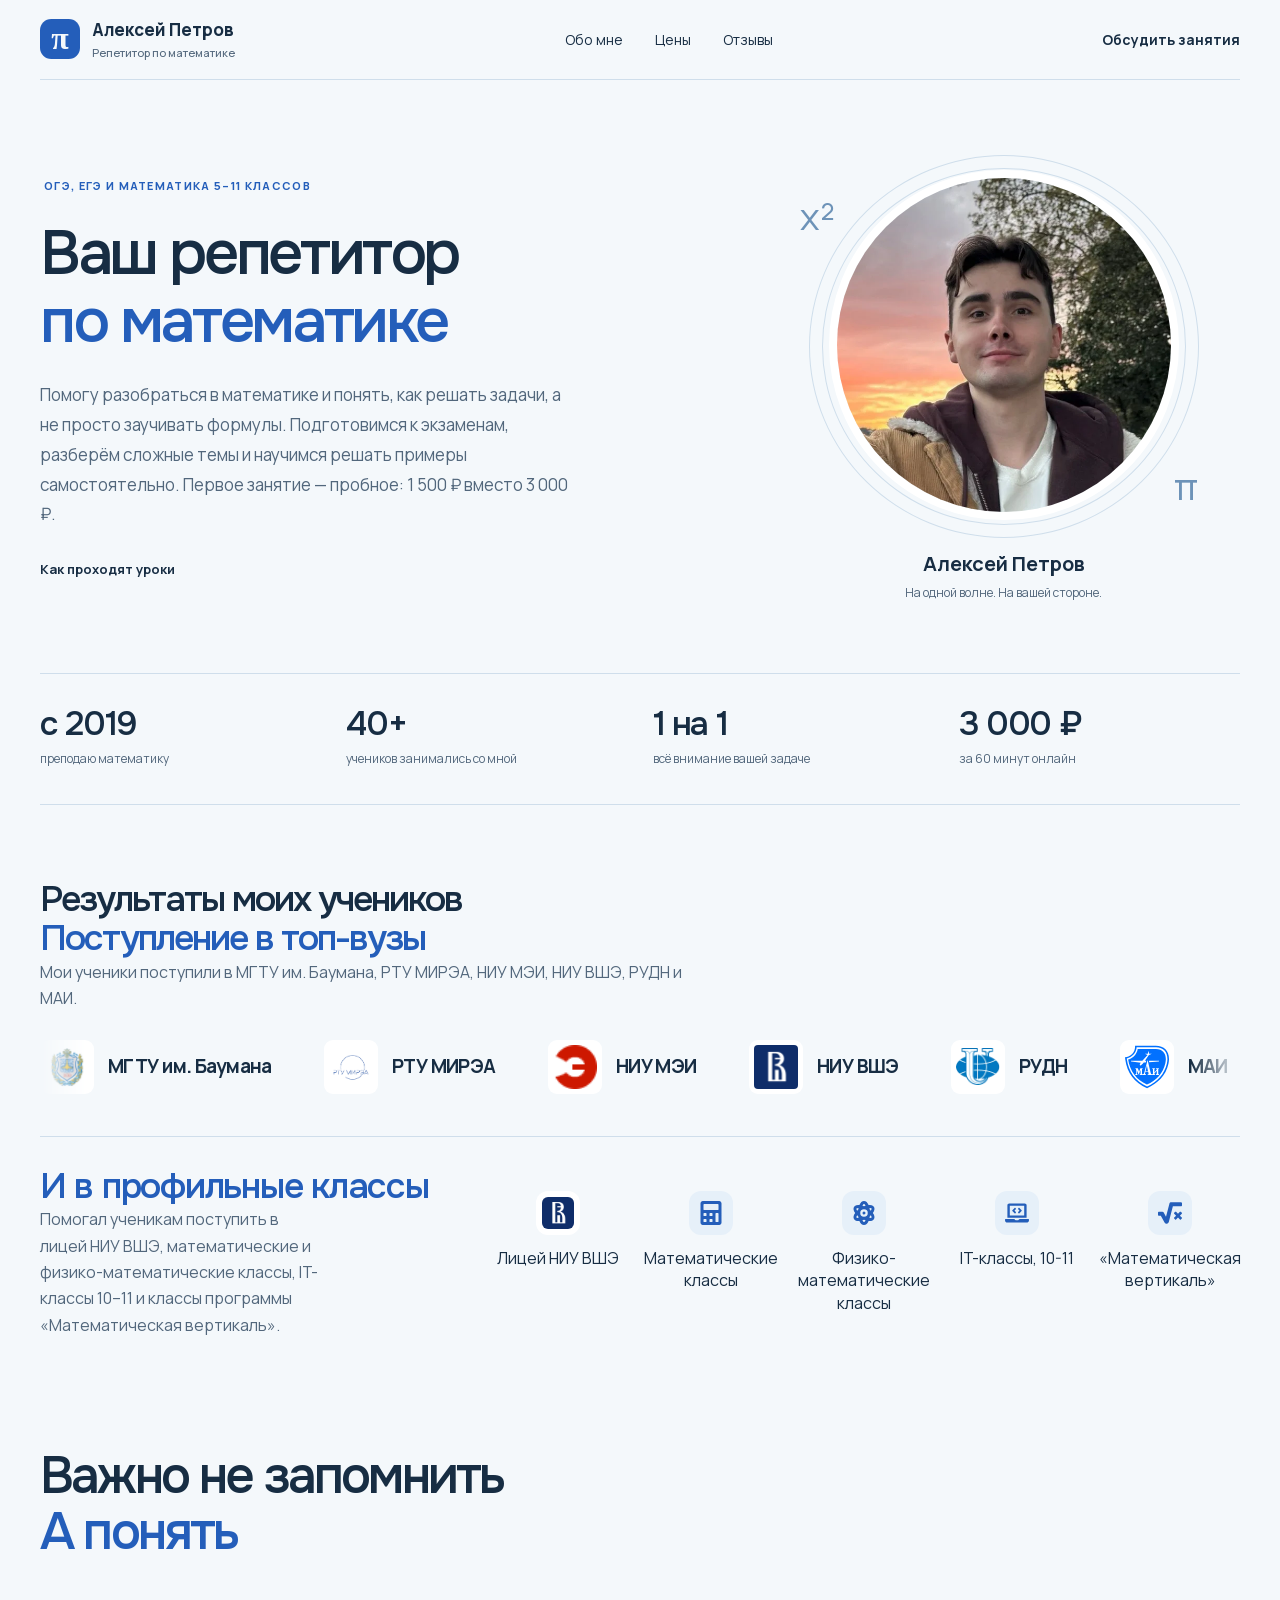
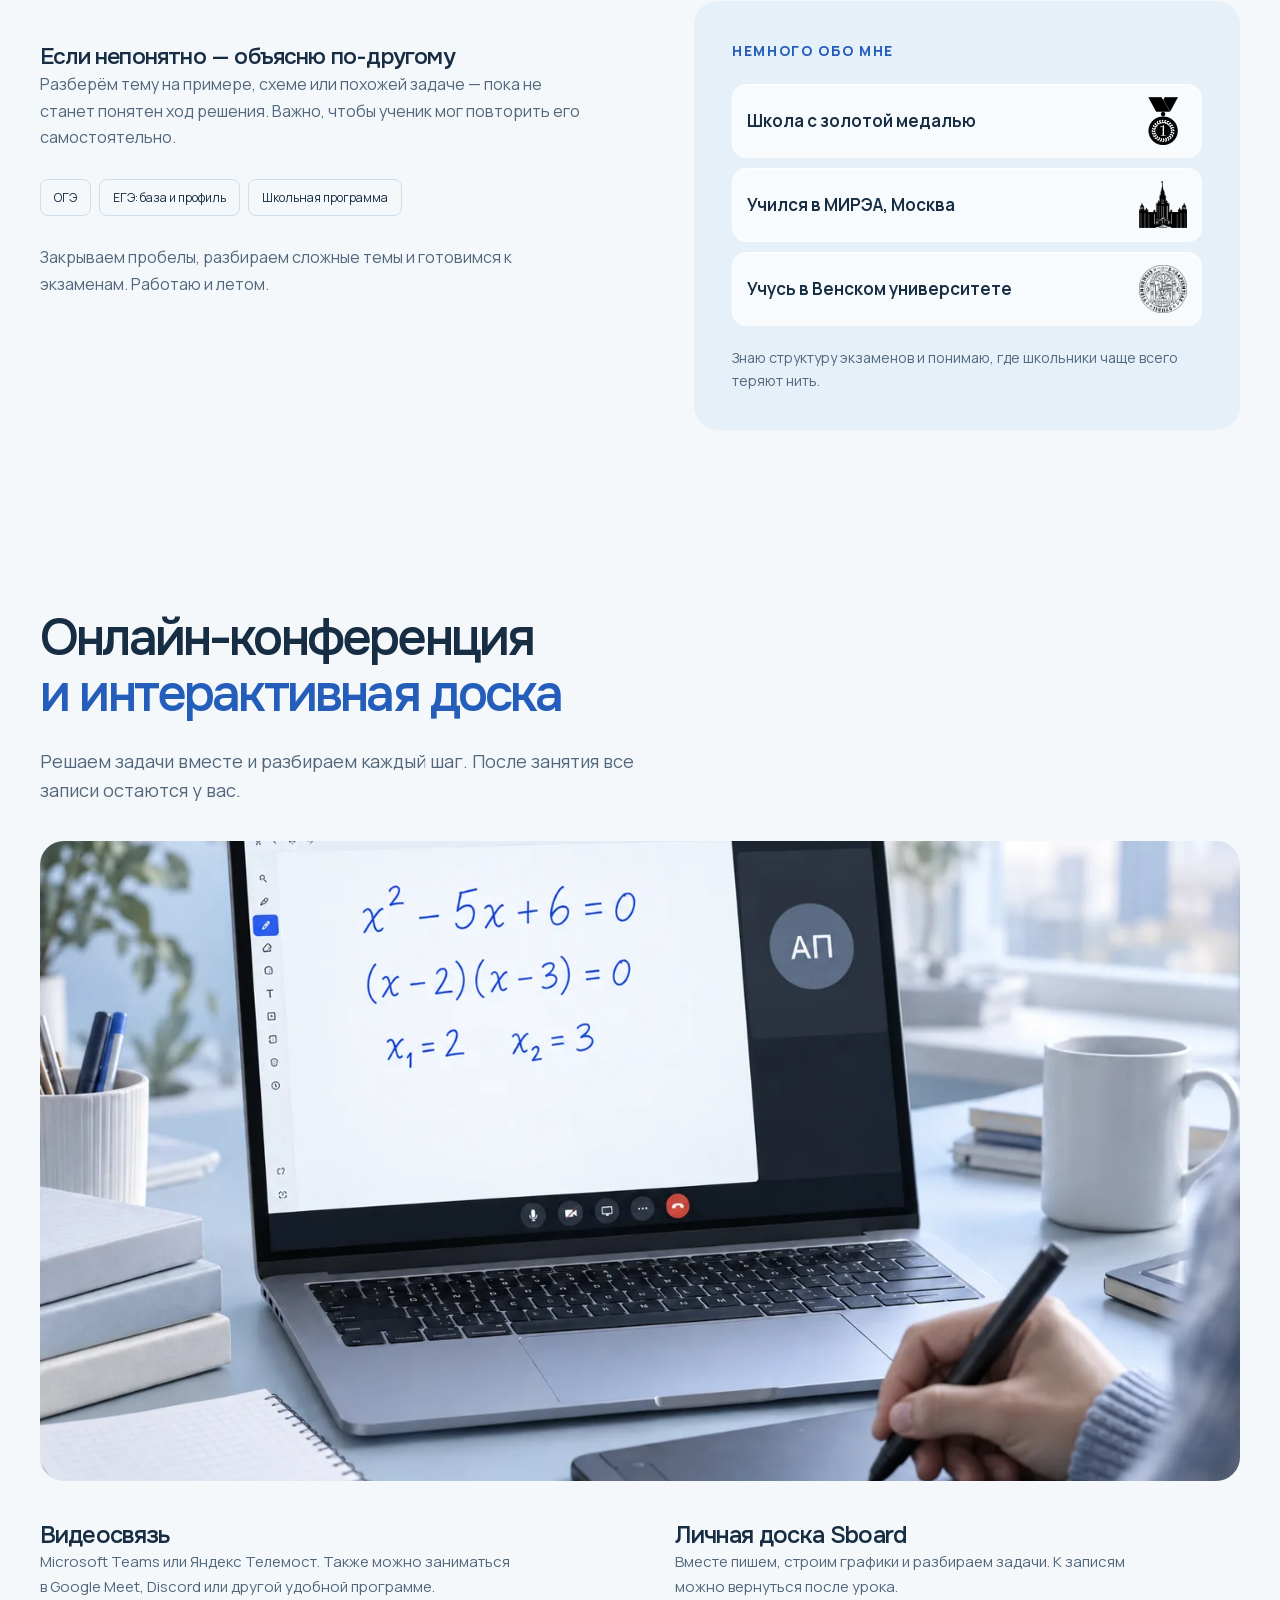
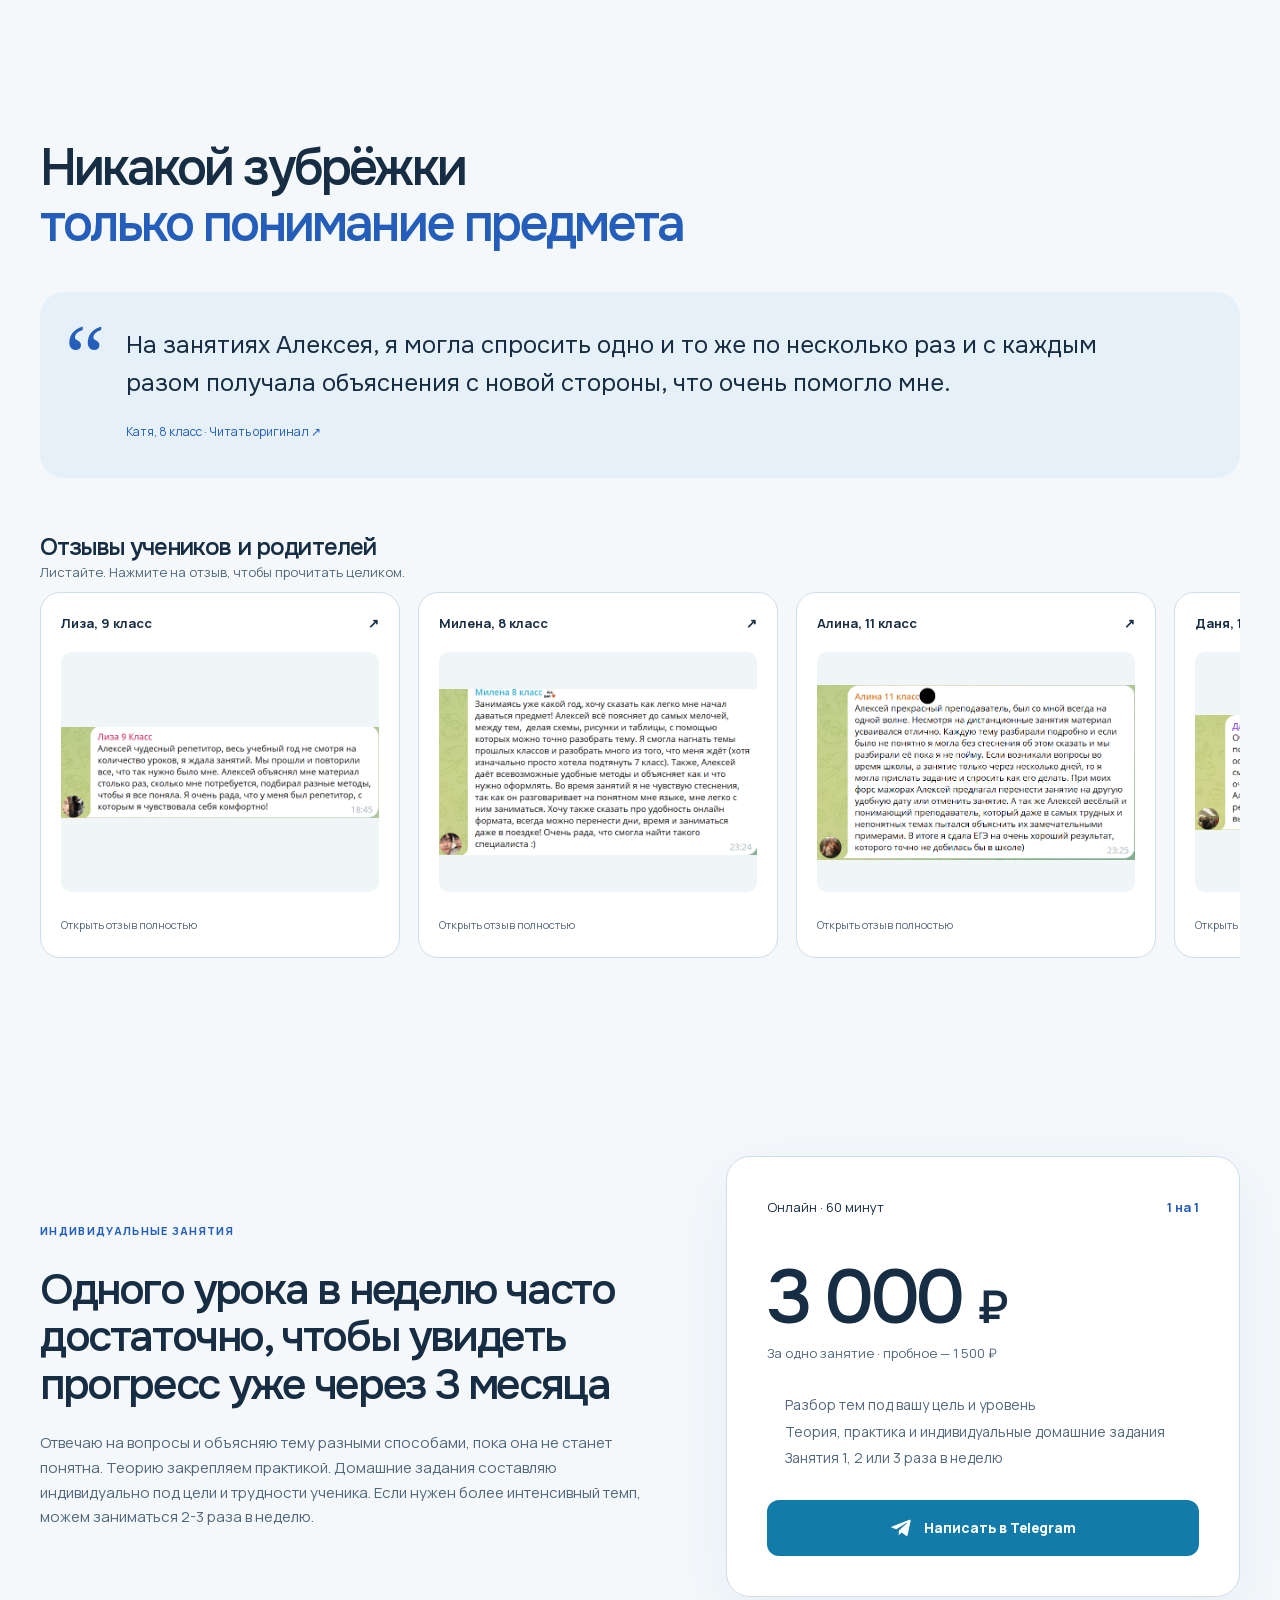
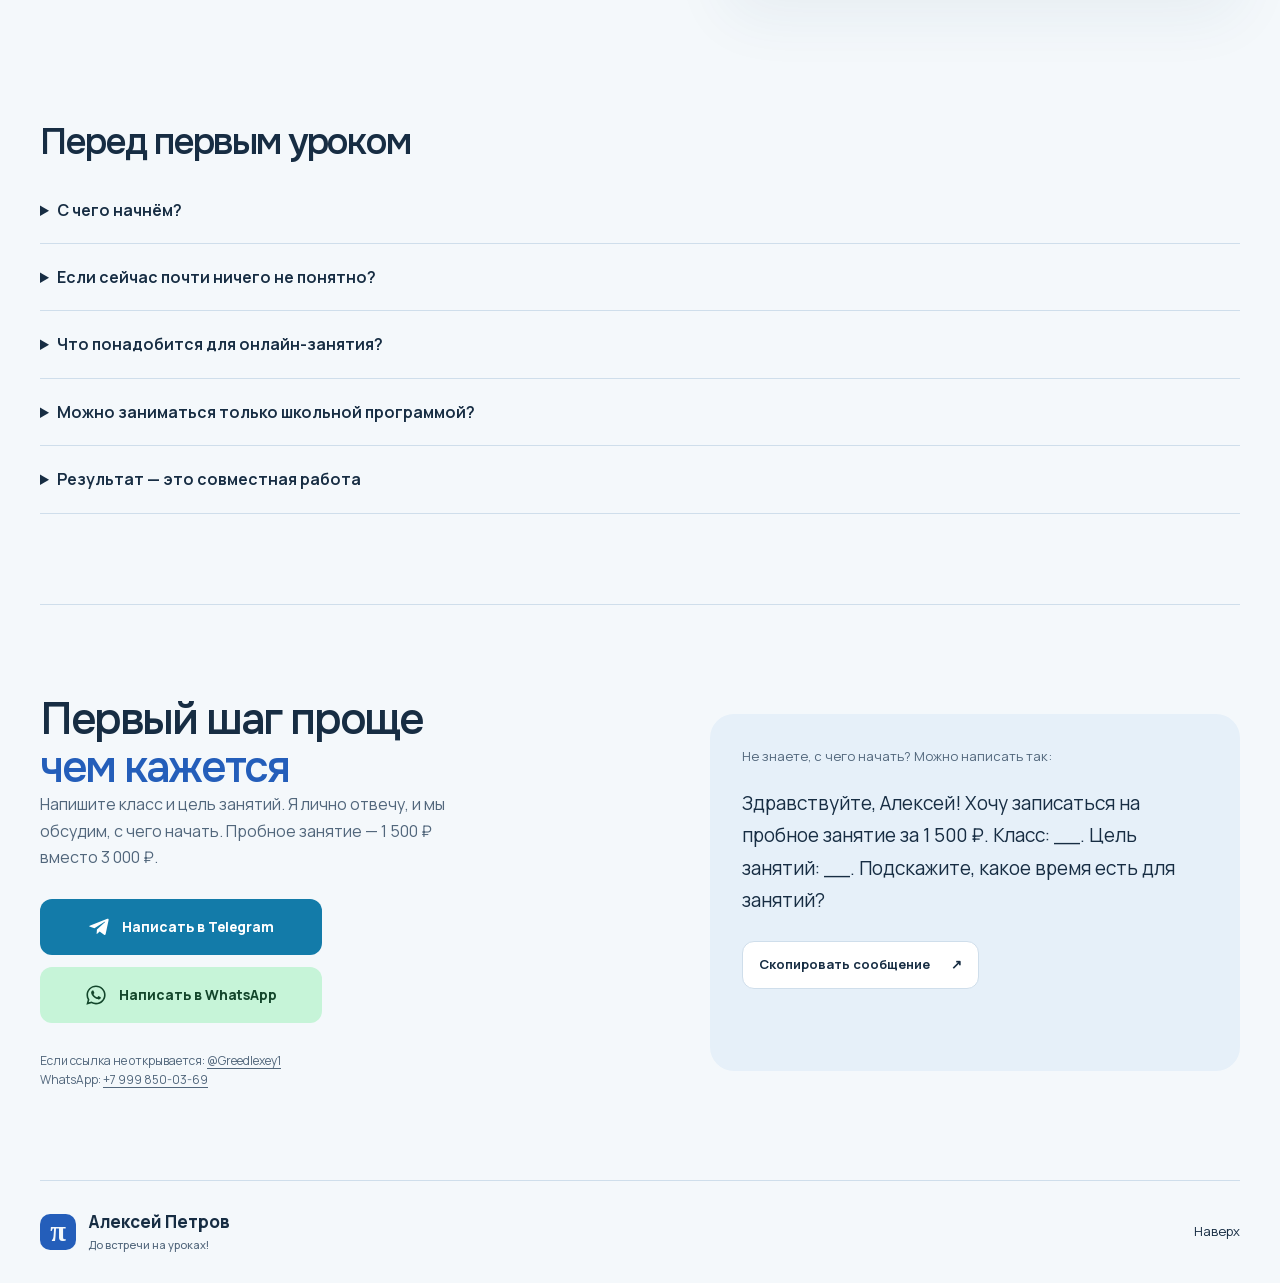
==== commit 511a58e7: "Add 1500 RUB trial lesson offer Co-Authored-By: Claude Opus 5.5 <noreply@anthropic.com>" ====
--- a/index.html
+++ b/index.html
@@ -1,4 +1,4 @@
-<!DOCTYPE html><html lang="ru"><head><meta charSet="utf-8"/><meta name="viewport" content="width=device-width, initial-scale=1"/><link rel="preload" href="/favicon.svg" as="image"/><link rel="preload" href="/universities/bmstu.png" as="image"/><link rel="preload" href="/universities/mirea.svg" as="image"/><link rel="preload" href="/universities/mpei.ico" as="image"/><link rel="preload" href="/universities/hse.png" as="image"/><link rel="preload" href="/universities/rudn-mark.webp" as="image"/><link rel="preload" href="/universities/mai.svg" as="image"/><link rel="preload" href="/education/gold-medal.png" as="image"/><link rel="preload" href="/education/mirea-mark.png" as="image"/><link rel="preload" href="/education/vienna-university.png" as="image"/><link rel="stylesheet" href="/_next/static/css/index.VqLeJ5dv.css" data-rsc-css-href="/_next/static/css/index.VqLeJ5dv.css" data-precedence="vite-rsc/importer-resources"/><link rel="modulepreload" fetchPriority="low" href="/_next/static/chunks/index-D6SgmT6R.js"/><script src="/_next/static/chunks/rolldown-runtime-C60lm6uB.js" type="module" async=""></script><script src="/_next/static/chunks/framework-BgSIrAUN.js" type="module" async=""></script><link rel="modulepreload" href="/_next/static/chunks/layout-segment-context-CkuQCR1h.js" crossorigin=""/><link rel="modulepreload" href="/_next/static/chunks/yandex-metrika-C5GHhO9a.js" crossorigin=""/><link rel="modulepreload" href="/_next/static/chunks/contact-actions-BwGZv8sA.js" crossorigin=""/><title>Алексей Петров — репетитор по математике</title><meta name="description" content="Подготовка к ОГЭ и ЕГЭ, повышение успеваемости для учеников 5–11 классов. Индивидуальные онлайн-занятия по математике."/><link rel="shortcut icon" href="/favicon.svg?v=3"/><link rel="icon" href="/favicon.svg?v=3"/><script>Object.assign(((self[Symbol.for("vinext.navigationRuntime")]??={bootstrap:{routeManifest:null},functions:{}}).bootstrap.rsc??={rsc:[]}),{params:{},nav:{"pathname":"/","searchParams":[]}})</script><link rel="modulepreload" href="/_next/static/chunks/index-D6SgmT6R.js" />
+<!DOCTYPE html><html lang="ru"><head><meta charSet="utf-8"/><meta name="viewport" content="width=device-width, initial-scale=1"/><link rel="preload" href="/favicon.svg" as="image"/><link rel="preload" href="/universities/bmstu.png" as="image"/><link rel="preload" href="/universities/mirea.svg" as="image"/><link rel="preload" href="/universities/mpei.ico" as="image"/><link rel="preload" href="/universities/hse.png" as="image"/><link rel="preload" href="/universities/rudn-mark.webp" as="image"/><link rel="preload" href="/universities/mai.svg" as="image"/><link rel="preload" href="/education/gold-medal.png" as="image"/><link rel="preload" href="/education/mirea-mark.png" as="image"/><link rel="preload" href="/education/vienna-university.png" as="image"/><link rel="stylesheet" href="/_next/static/css/index.VqLeJ5dv.css" data-rsc-css-href="/_next/static/css/index.VqLeJ5dv.css" data-precedence="vite-rsc/importer-resources"/><link rel="modulepreload" fetchPriority="low" href="/_next/static/chunks/index-CJ44LS_e.js"/><script src="/_next/static/chunks/rolldown-runtime-C60lm6uB.js" type="module" async=""></script><script src="/_next/static/chunks/framework-BgSIrAUN.js" type="module" async=""></script><link rel="modulepreload" href="/_next/static/chunks/layout-segment-context-BpnWsn0t.js" crossorigin=""/><link rel="modulepreload" href="/_next/static/chunks/yandex-metrika-MsAS6zEb.js" crossorigin=""/><link rel="modulepreload" href="/_next/static/chunks/script-BtUA7sFh.js" crossorigin=""/><link rel="modulepreload" href="/_next/static/chunks/google-ads-tag-zazAWXB6.js" crossorigin=""/><link rel="modulepreload" href="/_next/static/chunks/contact-actions-BwGZv8sA.js" crossorigin=""/><title>Алексей Петров — репетитор по математике</title><meta name="description" content="Подготовка к ОГЭ и ЕГЭ, повышение успеваемости для учеников 5–11 классов. Индивидуальные онлайн-занятия по математике."/><link rel="shortcut icon" href="/favicon.svg?v=3"/><link rel="icon" href="/favicon.svg?v=3"/><script>Object.assign(((self[Symbol.for("vinext.navigationRuntime")]??={bootstrap:{routeManifest:null},functions:{}}).bootstrap.rsc??={rsc:[]}),{params:{},nav:{"pathname":"/","searchParams":[]}})</script><link rel="modulepreload" href="/_next/static/chunks/index-CJ44LS_e.js" />
 <link rel="preload" href="/_next/static/_vinext_fonts/manrope-76eca2803f7f/manrope-c9a5f13c.woff2" as="font" type="font/woff2" crossorigin />
 <link rel="preload" href="/_next/static/_vinext_fonts/manrope-76eca2803f7f/manrope-81401990.woff2" as="font" type="font/woff2" crossorigin />
 <link rel="preload" href="/_next/static/_vinext_fonts/onest-5a9ab5526773/onest-8faa2f9b.woff2" as="font" type="font/woff2" crossorigin />
@@ -148,4 +148,4 @@
 
 .__variable_onest_1gwb0wa { --font-onest: 'Onest', 'Onest Fallback'; }
 </style>
-</head><body class="__variable_manrope_18bkbal __variable_onest_1gwb0wa"><a class="skip-link" href="#main">Перейти к содержанию</a><header class="site-header container"><a class="brand" href="#top"><img src="/favicon.svg" width="40" height="40" alt=""/><span>Алексей Петров<small>Репетитор по математике</small></span></a><nav aria-label="Основная навигация"><a href="#about">Обо мне</a><a href="#prices">Цены</a><a href="#reviews">Отзывы</a></nav><a class="header-link" href="#contact">Обсудить занятия</a></header><main id="main"><section class="hero container" id="top"><div class="hero-copy"><p class="eyebrow">ОГЭ, ЕГЭ и математика 5–11 классов</p><h1>Ваш репетитор<br/><span>по математике</span></h1><p class="lead">Помогу разобраться в математике и понять, как решать задачи, а не просто заучивать формулы. Подготовимся к экзаменам, разберём сложные темы и научимся решать примеры самостоятельно.</p><div class="hero-actions"><a class="text-link" href="#format">Как проходят уроки</a></div></div><figure class="hero-portrait"><div class="portrait-halo" aria-hidden="true"><span>х²</span><span>π</span></div><img src="/alexey.webp" width="640" height="640" fetchPriority="high" alt="Алексей Петров, ваш преподаватель математики"/><figcaption><strong>Алексей Петров</strong><span>На одной волне. На вашей стороне.</span></figcaption></figure></section><section class="facts container" aria-label="О занятиях"><div><strong>с 2019</strong><span>преподаю математику</span></div><div><strong>40+</strong><span>учеников занимались со мной</span></div><div><strong>1 на 1</strong><span>всё внимание вашей задаче</span></div><div><strong>3 000 ₽</strong><span>за 60 минут онлайн</span></div></section><section class="university-section container"><div class="university-heading"><h2>Результаты моих учеников<br/><span>Поступление в топ-вузы</span></h2><p>Мои ученики поступили в МГТУ им. Баумана, РТУ МИРЭА, НИУ МЭИ, НИУ ВШЭ, РУДН и МАИ.</p></div><div class="university-window"><div class="university-track"><div class="university-group"><div class="university"><img src="/universities/bmstu.png" width="54" height="54" alt=""/><strong>МГТУ им. Баумана</strong></div><div class="university"><img src="/universities/mirea.svg" width="54" height="54" alt=""/><strong>РТУ МИРЭА</strong></div><div class="university"><img src="/universities/mpei.ico" width="54" height="54" alt=""/><strong>НИУ МЭИ</strong></div><div class="university"><img src="/universities/hse.png" width="54" height="54" alt=""/><strong>НИУ ВШЭ</strong></div><div class="university"><img src="/universities/rudn-mark.webp" width="54" height="54" alt=""/><strong>РУДН</strong></div><div class="university"><img src="/universities/mai.svg" width="54" height="54" alt=""/><strong>МАИ</strong></div></div><div class="university-group" aria-hidden="true"><div class="university"><img src="/universities/bmstu.png" width="54" height="54" alt=""/><strong>МГТУ им. Баумана</strong></div><div class="university"><img src="/universities/mirea.svg" width="54" height="54" alt=""/><strong>РТУ МИРЭА</strong></div><div class="university"><img src="/universities/mpei.ico" width="54" height="54" alt=""/><strong>НИУ МЭИ</strong></div><div class="university"><img src="/universities/hse.png" width="54" height="54" alt=""/><strong>НИУ ВШЭ</strong></div><div class="university"><img src="/universities/rudn-mark.webp" width="54" height="54" alt=""/><strong>РУДН</strong></div><div class="university"><img src="/universities/mai.svg" width="54" height="54" alt=""/><strong>МАИ</strong></div></div></div></div><div class="class-results"><div><h3>И в профильные классы</h3><p>Помогал ученикам поступить в лицей НИУ ВШЭ, математические и физико-математические классы, IT-классы 10–11 и классы программы «Математическая вертикаль».</p></div><div class="class-result-grid"><div class="class-result"><img src="/universities/hse.png" width="44" height="44" alt=""/><span>Лицей НИУ ВШЭ</span></div><div class="class-result"><svg stroke="currentColor" fill="currentColor" stroke-width="0" viewBox="0 0 448 512" aria-hidden="true" height="1em" width="1em" xmlns="http://www.w3.org/2000/svg"><path d="M400 0H48C22.4 0 0 22.4 0 48v416c0 25.6 22.4 48 48 48h352c25.6 0 48-22.4 48-48V48c0-25.6-22.4-48-48-48zM128 435.2c0 6.4-6.4 12.8-12.8 12.8H76.8c-6.4 0-12.8-6.4-12.8-12.8v-38.4c0-6.4 6.4-12.8 12.8-12.8h38.4c6.4 0 12.8 6.4 12.8 12.8v38.4zm0-128c0 6.4-6.4 12.8-12.8 12.8H76.8c-6.4 0-12.8-6.4-12.8-12.8v-38.4c0-6.4 6.4-12.8 12.8-12.8h38.4c6.4 0 12.8 6.4 12.8 12.8v38.4zm128 128c0 6.4-6.4 12.8-12.8 12.8h-38.4c-6.4 0-12.8-6.4-12.8-12.8v-38.4c0-6.4 6.4-12.8 12.8-12.8h38.4c6.4 0 12.8 6.4 12.8 12.8v38.4zm0-128c0 6.4-6.4 12.8-12.8 12.8h-38.4c-6.4 0-12.8-6.4-12.8-12.8v-38.4c0-6.4 6.4-12.8 12.8-12.8h38.4c6.4 0 12.8 6.4 12.8 12.8v38.4zm128 128c0 6.4-6.4 12.8-12.8 12.8h-38.4c-6.4 0-12.8-6.4-12.8-12.8V268.8c0-6.4 6.4-12.8 12.8-12.8h38.4c6.4 0 12.8 6.4 12.8 12.8v166.4zm0-256c0 6.4-6.4 12.8-12.8 12.8H76.8c-6.4 0-12.8-6.4-12.8-12.8V76.8C64 70.4 70.4 64 76.8 64h294.4c6.4 0 12.8 6.4 12.8 12.8v102.4z"></path></svg><span>Математические классы</span></div><div class="class-result"><svg stroke="currentColor" fill="currentColor" stroke-width="0" viewBox="0 0 448 512" aria-hidden="true" height="1em" width="1em" xmlns="http://www.w3.org/2000/svg"><path d="M223.99908,224a32,32,0,1,0,32.00782,32A32.06431,32.06431,0,0,0,223.99908,224Zm214.172-96c-10.877-19.5-40.50979-50.75-116.27544-41.875C300.39168,34.875,267.63386,0,223.99908,0s-76.39066,34.875-97.89653,86.125C50.3369,77.375,20.706,108.5,9.82907,128-6.54984,157.375-5.17484,201.125,34.958,256-5.17484,310.875-6.54984,354.625,9.82907,384c29.13087,52.375,101.64652,43.625,116.27348,41.875C147.60842,477.125,180.36429,512,223.99908,512s76.3926-34.875,97.89652-86.125c14.62891,1.75,87.14456,10.5,116.27544-41.875C454.55,354.625,453.175,310.875,413.04017,256,453.175,201.125,454.55,157.375,438.171,128ZM63.33886,352c-4-7.25-.125-24.75,15.00391-48.25,6.87695,6.5,14.12891,12.875,21.88087,19.125,1.625,13.75,4,27.125,6.75,40.125C82.34472,363.875,67.09081,358.625,63.33886,352Zm36.88478-162.875c-7.752,6.25-15.00392,12.625-21.88087,19.125-15.12891-23.5-19.00392-41-15.00391-48.25,3.377-6.125,16.37891-11.5,37.88478-11.5,1.75,0,3.875.375,5.75.375C104.09864,162.25,101.84864,175.625,100.22364,189.125ZM223.99908,64c9.50195,0,22.25586,13.5,33.88282,37.25-11.252,3.75-22.50391,8-33.88282,12.875-11.377-4.875-22.62892-9.125-33.88283-12.875C201.74516,77.5,214.49712,64,223.99908,64Zm0,384c-9.502,0-22.25392-13.5-33.88283-37.25,11.25391-3.75,22.50587-8,33.88283-12.875C235.378,402.75,246.62994,407,257.8819,410.75,246.25494,434.5,233.501,448,223.99908,448Zm0-112a80,80,0,1,1,80-80A80.00023,80.00023,0,0,1,223.99908,336ZM384.6593,352c-3.625,6.625-19.00392,11.875-43.63479,11,2.752-13,5.127-26.375,6.752-40.125,7.75195-6.25,15.00391-12.625,21.87891-19.125C384.7843,327.25,388.6593,344.75,384.6593,352ZM369.65538,208.25c-6.875-6.5-14.127-12.875-21.87891-19.125-1.625-13.5-3.875-26.875-6.752-40.25,1.875,0,4.002-.375,5.752-.375,21.50391,0,34.50782,5.375,37.88283,11.5C388.6593,167.25,384.7843,184.75,369.65538,208.25Z"></path></svg><span>Физико-математические классы</span></div><div class="class-result"><svg stroke="currentColor" fill="currentColor" stroke-width="0" viewBox="0 0 640 512" aria-hidden="true" height="1em" width="1em" xmlns="http://www.w3.org/2000/svg"><path d="M255.03 261.65c6.25 6.25 16.38 6.25 22.63 0l11.31-11.31c6.25-6.25 6.25-16.38 0-22.63L253.25 192l35.71-35.72c6.25-6.25 6.25-16.38 0-22.63l-11.31-11.31c-6.25-6.25-16.38-6.25-22.63 0l-58.34 58.34c-6.25 6.25-6.25 16.38 0 22.63l58.35 58.34zm96.01-11.3l11.31 11.31c6.25 6.25 16.38 6.25 22.63 0l58.34-58.34c6.25-6.25 6.25-16.38 0-22.63l-58.34-58.34c-6.25-6.25-16.38-6.25-22.63 0l-11.31 11.31c-6.25 6.25-6.25 16.38 0 22.63L386.75 192l-35.71 35.72c-6.25 6.25-6.25 16.38 0 22.63zM624 416H381.54c-.74 19.81-14.71 32-32.74 32H288c-18.69 0-33.02-17.47-32.77-32H16c-8.8 0-16 7.2-16 16v16c0 35.2 28.8 64 64 64h512c35.2 0 64-28.8 64-64v-16c0-8.8-7.2-16-16-16zM576 48c0-26.4-21.6-48-48-48H112C85.6 0 64 21.6 64 48v336h512V48zm-64 272H128V64h384v256z"></path></svg><span>IT-классы, 10-11</span></div><div class="class-result"><svg stroke="currentColor" fill="currentColor" stroke-width="0" viewBox="0 0 576 512" aria-hidden="true" height="1em" width="1em" xmlns="http://www.w3.org/2000/svg"><path d="M571.31 251.31l-22.62-22.62c-6.25-6.25-16.38-6.25-22.63 0L480 274.75l-46.06-46.06c-6.25-6.25-16.38-6.25-22.63 0l-22.62 22.62c-6.25 6.25-6.25 16.38 0 22.63L434.75 320l-46.06 46.06c-6.25 6.25-6.25 16.38 0 22.63l22.62 22.62c6.25 6.25 16.38 6.25 22.63 0L480 365.25l46.06 46.06c6.25 6.25 16.38 6.25 22.63 0l22.62-22.62c6.25-6.25 6.25-16.38 0-22.63L525.25 320l46.06-46.06c6.25-6.25 6.25-16.38 0-22.63zM552 0H307.65c-14.54 0-27.26 9.8-30.95 23.87l-84.79 322.8-58.41-106.1A32.008 32.008 0 0 0 105.47 224H24c-13.25 0-24 10.74-24 24v48c0 13.25 10.75 24 24 24h43.62l88.88 163.73C168.99 503.5 186.3 512 204.94 512c17.27 0 44.44-9 54.28-41.48L357.03 96H552c13.25 0 24-10.75 24-24V24c0-13.26-10.75-24-24-24z"></path></svg><span>«Математическая вертикаль»</span></div></div></div></section><section class="section container" id="about"><h2>Важно не запомнить<br/><span>А понять</span></h2><div class="about-grid"><article class="approach"><h3>Если непонятно — объясню по-другому</h3><p>Разберём тему на примере, схеме или похожей задаче — пока не станет понятен ход решения. Важно, чтобы ученик мог повторить его самостоятельно.</p><div class="subject-tags"><span>ОГЭ</span><span>ЕГЭ: база и профиль</span><span>Школьная программа</span></div><p>Закрываем пробелы, разбираем сложные темы и готовимся к экзаменам. Работаю и летом.</p></article><article class="education"><p class="eyebrow">Немного обо мне</p><div class="education-places"><div class="education-item"><p>Школа с золотой медалью</p><img src="/education/gold-medal.png" width="48" height="48" alt="Золотая школьная медаль"/></div><div class="education-item"><p>Учился в МИРЭА, Москва</p><img src="/education/mirea-mark.png" width="48" height="48" alt="Эмблема МИРЭА"/></div><div class="education-item"><p>Учусь в Венском университете</p><img src="/education/vienna-university.png" width="48" height="48" alt="Печать Венского университета"/></div></div><p>Знаю структуру экзаменов и понимаю, где школьники чаще всего теряют нить.</p></article></div></section><section class="section container format-section" id="format"><h2>Онлайн-конференция<br/><span>и интерактивная доска</span></h2><p class="section-lead">Решаем задачи вместе и разбираем каждый шаг. После занятия все записи остаются у вас.</p><figure class="lesson-visual"><img src="/lesson-illustration.webp" width="1536" height="1024" loading="lazy" alt="Иллюстрация онлайн-урока: видеосвязь, математические записи на общей доске и графический планшет"/></figure><div class="format-details"><div><h3>Видеосвязь</h3><p>Microsoft Teams или Яндекс Телемост. Также можно заниматься в Google Meet, Discord или другой удобной программе.</p></div><div><h3>Личная доска Sboard</h3><p>Вместе пишем, строим графики и разбираем задачи. К записям можно вернуться после урока.</p></div></div></section><section class="section container reviews-section" id="reviews"><h2>Никакой зубрёжки<br/><span>только понимание предмета</span></h2><div class="featured-review"><span class="quote-mark" aria-hidden="true">“</span><blockquote>На занятиях Алексея, я могла спросить одно и то же по несколько раз и с каждым разом получала объяснения с новой стороны, что очень помогло мне.</blockquote><a href="/reviews/katya.png" target="_blank" rel="noreferrer">Катя, 8 класс · Читать оригинал ↗</a></div><div class="reviews-heading"><h3>Отзывы учеников и родителей</h3><p>Листайте. Нажмите на отзыв, чтобы прочитать целиком.</p></div><div class="reviews-rail" tabindex="0" aria-label="Галерея отзывов, прокручивается горизонтально"><a class="review-card" href="/reviews/liza.png" target="_blank" rel="noreferrer"><span>Лиза, 9 класс<span aria-hidden="true">↗</span></span><img src="/reviews/liza.png" loading="lazy" alt="Оригинал отзыва: Лиза, 9 класс"/><small>Открыть отзыв полностью</small></a><a class="review-card" href="/reviews/milena.png" target="_blank" rel="noreferrer"><span>Милена, 8 класс<span aria-hidden="true">↗</span></span><img src="/reviews/milena.png" loading="lazy" alt="Оригинал отзыва: Милена, 8 класс"/><small>Открыть отзыв полностью</small></a><a class="review-card" href="/reviews/alina.png" target="_blank" rel="noreferrer"><span>Алина, 11 класс<span aria-hidden="true">↗</span></span><img src="/reviews/alina.png" loading="lazy" alt="Оригинал отзыва: Алина, 11 класс"/><small>Открыть отзыв полностью</small></a><a class="review-card" href="/reviews/danya.png" target="_blank" rel="noreferrer"><span>Даня, 11 класс<span aria-hidden="true">↗</span></span><img src="/reviews/danya.png" loading="lazy" alt="Оригинал отзыва: Даня, 11 класс"/><small>Открыть отзыв полностью</small></a><a class="review-card" href="/reviews/arina.png" target="_blank" rel="noreferrer"><span>Арина, 11 класс<span aria-hidden="true">↗</span></span><img src="/reviews/arina.png" loading="lazy" alt="Оригинал отзыва: Арина, 11 класс"/><small>Открыть отзыв полностью</small></a><a class="review-card" href="/reviews/anya.png" target="_blank" rel="noreferrer"><span>Аня, 9 класс<span aria-hidden="true">↗</span></span><img src="/reviews/anya.png" loading="lazy" alt="Оригинал отзыва: Аня, 9 класс"/><small>Открыть отзыв полностью</small></a><a class="review-card" href="/reviews/katya.png" target="_blank" rel="noreferrer"><span>Катя, 8 класс<span aria-hidden="true">↗</span></span><img src="/reviews/katya.png" loading="lazy" alt="Оригинал отзыва: Катя, 8 класс"/><small>Открыть отзыв полностью</small></a><a class="review-card" href="/reviews/kirill.png" target="_blank" rel="noreferrer"><span>Кирилл, 9 класс<span aria-hidden="true">↗</span></span><img src="/reviews/kirill.png" loading="lazy" alt="Оригинал отзыва: Кирилл, 9 класс"/><small>Открыть отзыв полностью</small></a><a class="review-card" href="/reviews/lera.png" target="_blank" rel="noreferrer"><span>Лера, подготовка к ОГЭ<span aria-hidden="true">↗</span></span><img src="/reviews/lera.png" loading="lazy" alt="Оригинал отзыва: Лера, подготовка к ОГЭ"/><small>Открыть отзыв полностью</small></a><a class="review-card" href="/reviews/fedya.jpg" target="_blank" rel="noreferrer"><span>Екатерина, мама Феди<span aria-hidden="true">↗</span></span><img src="/reviews/fedya.jpg" loading="lazy" alt="Оригинал отзыва: Екатерина, мама Феди"/><small>Открыть отзыв полностью</small></a><a class="review-card" href="/reviews/kristina.png" target="_blank" rel="noreferrer"><span>Кристина, мама ученика<span aria-hidden="true">↗</span></span><img src="/reviews/kristina.png" loading="lazy" alt="Оригинал отзыва: Кристина, мама ученика"/><small>Открыть отзыв полностью</small></a></div></section><section class="section container pricing-section" id="prices"><div class="pricing-copy"><p class="eyebrow">Индивидуальные занятия</p><h2>Одного урока в неделю часто достаточно, чтобы увидеть прогресс уже через 3 месяца</h2><p>Отвечаю на вопросы и объясняю тему разными способами, пока она не станет понятна. Теорию закрепляем практикой. Домашние задания составляю индивидуально под цели и трудности ученика. Если нужен более интенсивный темп, можем заниматься 2-3 раза в неделю.</p></div><article class="price-card"><div class="price-top"><span>Онлайн · 60 минут</span><strong>1 на 1</strong></div><p class="price">3 000 <span>₽</span></p><p>За одно занятие</p><ul><li>Разбор тем под вашу цель и уровень</li><li>Теория, практика и индивидуальные домашние задания</li><li>Занятия 1, 2 или 3 раза в неделю</li></ul><a class="button telegram" href="https://t.me/Greedlexey1?text=%D0%97%D0%B4%D1%80%D0%B0%D0%B2%D1%81%D1%82%D0%B2%D1%83%D0%B9%D1%82%D0%B5%2C%20%D0%90%D0%BB%D0%B5%D0%BA%D1%81%D0%B5%D0%B9!%20%D0%98%D1%89%D1%83%20%D1%80%D0%B5%D0%BF%D0%B5%D1%82%D0%B8%D1%82%D0%BE%D1%80%D0%B0%20%D0%BF%D0%BE%20%D0%BC%D0%B0%D1%82%D0%B5%D0%BC%D0%B0%D1%82%D0%B8%D0%BA%D0%B5.%20%D0%9A%D0%BB%D0%B0%D1%81%D1%81%3A%20__.%20%D0%A6%D0%B5%D0%BB%D1%8C%20%D0%B7%D0%B0%D0%BD%D1%8F%D1%82%D0%B8%D0%B9%3A%20__.%20%D0%9F%D0%BE%D0%B4%D1%81%D0%BA%D0%B0%D0%B6%D0%B8%D1%82%D0%B5%2C%20%D0%BA%D0%B0%D0%BA%D0%BE%D0%B5%20%D0%B2%D1%80%D0%B5%D0%BC%D1%8F%20%D0%B5%D1%81%D1%82%D1%8C%20%D0%B4%D0%BB%D1%8F%20%D0%B7%D0%B0%D0%BD%D1%8F%D1%82%D0%B8%D0%B9%3F" target="_blank" rel="noreferrer"><svg stroke="currentColor" fill="currentColor" stroke-width="0" viewBox="0 0 448 512" aria-hidden="true" height="1em" width="1em" xmlns="http://www.w3.org/2000/svg"><path d="M446.7 98.6l-67.6 318.8c-5.1 22.5-18.4 28.1-37.3 17.5l-103-75.9-49.7 47.8c-5.5 5.5-10.1 10.1-20.7 10.1l7.4-104.9 190.9-172.5c8.3-7.4-1.8-11.5-12.9-4.1L117.8 284 16.2 252.2c-22.1-6.9-22.5-22.1 4.6-32.7L418.2 66.4c18.4-6.9 34.5 4.1 28.5 32.2z"></path></svg>Написать в Telegram</a></article></section><section class="section container faq"><h2>Перед первым уроком</h2><div><details><summary>С чего начнём?</summary><p>Напишите, в каком классе учится ученик и какая цель: экзамен, оценки или конкретные темы. Обсудим задачи и подберём удобное время для занятия.</p></details><details><summary>Если сейчас почти ничего не понятно?</summary><p>Начнём с того места, где появились трудности. Подберём понятные примеры и будем двигаться постепенно. На уроках можно переспрашивать и ошибаться.</p></details><details><summary>Что понадобится для онлайн-занятия?</summary><p>Компьютер или ноутбук, интернет и микрофон. Ссылку на конференцию и личную доску я пришлю перед уроком.</p></details><details><summary>Можно заниматься только школьной программой?</summary><p>Да. Работаю с учениками 5–11 классов: помогаю разобраться в алгебре и геометрии, закрыть пробелы и повысить успеваемость.</p></details><details><summary>Результат — это совместная работа</summary><p>Я помогу разобраться в теме, объясню сложное и покажу, как решать задачи. Но прогресс зависит и от самого ученика: важно включаться в работу на занятиях и регулярно выполнять домашние задания.</p></details></div></section><section class="section container contact-section" id="contact"><div class="contact-intro"><h2>Первый шаг проще<br/><span>чем кажется</span></h2><p>Напишите класс и цель занятий. Я лично отвечу, и мы обсудим, с чего начать.</p><div class="contact-links"><a class="button telegram" href="https://t.me/Greedlexey1?text=%D0%97%D0%B4%D1%80%D0%B0%D0%B2%D1%81%D1%82%D0%B2%D1%83%D0%B9%D1%82%D0%B5%2C%20%D0%90%D0%BB%D0%B5%D0%BA%D1%81%D0%B5%D0%B9!%20%D0%98%D1%89%D1%83%20%D1%80%D0%B5%D0%BF%D0%B5%D1%82%D0%B8%D1%82%D0%BE%D1%80%D0%B0%20%D0%BF%D0%BE%20%D0%BC%D0%B0%D1%82%D0%B5%D0%BC%D0%B0%D1%82%D0%B8%D0%BA%D0%B5.%20%D0%9A%D0%BB%D0%B0%D1%81%D1%81%3A%20__.%20%D0%A6%D0%B5%D0%BB%D1%8C%20%D0%B7%D0%B0%D0%BD%D1%8F%D1%82%D0%B8%D0%B9%3A%20__.%20%D0%9F%D0%BE%D0%B4%D1%81%D0%BA%D0%B0%D0%B6%D0%B8%D1%82%D0%B5%2C%20%D0%BA%D0%B0%D0%BA%D0%BE%D0%B5%20%D0%B2%D1%80%D0%B5%D0%BC%D1%8F%20%D0%B5%D1%81%D1%82%D1%8C%20%D0%B4%D0%BB%D1%8F%20%D0%B7%D0%B0%D0%BD%D1%8F%D1%82%D0%B8%D0%B9%3F" target="_blank" rel="noreferrer"><svg stroke="currentColor" fill="currentColor" stroke-width="0" viewBox="0 0 448 512" aria-hidden="true" height="1em" width="1em" xmlns="http://www.w3.org/2000/svg"><path d="M446.7 98.6l-67.6 318.8c-5.1 22.5-18.4 28.1-37.3 17.5l-103-75.9-49.7 47.8c-5.5 5.5-10.1 10.1-20.7 10.1l7.4-104.9 190.9-172.5c8.3-7.4-1.8-11.5-12.9-4.1L117.8 284 16.2 252.2c-22.1-6.9-22.5-22.1 4.6-32.7L418.2 66.4c18.4-6.9 34.5 4.1 28.5 32.2z"></path></svg>Написать в Telegram</a><a class="button whatsapp" href="https://wa.me/79998500369?text=%D0%97%D0%B4%D1%80%D0%B0%D0%B2%D1%81%D1%82%D0%B2%D1%83%D0%B9%D1%82%D0%B5%2C%20%D0%90%D0%BB%D0%B5%D0%BA%D1%81%D0%B5%D0%B9!%20%D0%A5%D0%BE%D1%87%D1%83%20%D0%BE%D0%B1%D1%81%D1%83%D0%B4%D0%B8%D1%82%D1%8C%20%D0%B7%D0%B0%D0%BD%D1%8F%D1%82%D0%B8%D1%8F%20%D0%BF%D0%BE%20%D0%BC%D0%B0%D1%82%D0%B5%D0%BC%D0%B0%D1%82%D0%B8%D0%BA%D0%B5." target="_blank" rel="noreferrer"><svg stroke="currentColor" fill="currentColor" stroke-width="0" viewBox="0 0 448 512" aria-hidden="true" height="1em" width="1em" xmlns="http://www.w3.org/2000/svg"><path d="M380.9 97.1C339 55.1 283.2 32 223.9 32c-122.4 0-222 99.6-222 222 0 39.1 10.2 77.3 29.6 111L0 480l117.7-30.9c32.4 17.7 68.9 27 106.1 27h.1c122.3 0 224.1-99.6 224.1-222 0-59.3-25.2-115-67.1-157zm-157 341.6c-33.2 0-65.7-8.9-94-25.7l-6.7-4-69.8 18.3L72 359.2l-4.4-7c-18.5-29.4-28.2-63.3-28.2-98.2 0-101.7 82.8-184.5 184.6-184.5 49.3 0 95.6 19.2 130.4 54.1 34.8 34.9 56.2 81.2 56.1 130.5 0 101.8-84.9 184.6-186.6 184.6zm101.2-138.2c-5.5-2.8-32.8-16.2-37.9-18-5.1-1.9-8.8-2.8-12.5 2.8-3.7 5.6-14.3 18-17.6 21.8-3.2 3.7-6.5 4.2-12 1.4-32.6-16.3-54-29.1-75.5-66-5.7-9.8 5.7-9.1 16.3-30.3 1.8-3.7.9-6.9-.5-9.7-1.4-2.8-12.5-30.1-17.1-41.2-4.5-10.8-9.1-9.3-12.5-9.5-3.2-.2-6.9-.2-10.6-.2-3.7 0-9.7 1.4-14.8 6.9-5.1 5.6-19.4 19-19.4 46.3 0 27.3 19.9 53.7 22.6 57.4 2.8 3.7 39.1 59.7 94.8 83.8 35.2 15.2 49 16.5 66.6 13.9 10.7-1.6 32.8-13.4 37.4-26.4 4.6-13 4.6-24.1 3.2-26.4-1.3-2.5-5-3.9-10.5-6.6z"></path></svg>Написать в WhatsApp</a></div><p class="contact-fallback">Если ссылка не открывается: <a href="https://t.me/Greedlexey1?text=%D0%97%D0%B4%D1%80%D0%B0%D0%B2%D1%81%D1%82%D0%B2%D1%83%D0%B9%D1%82%D0%B5%2C%20%D0%90%D0%BB%D0%B5%D0%BA%D1%81%D0%B5%D0%B9!%20%D0%98%D1%89%D1%83%20%D1%80%D0%B5%D0%BF%D0%B5%D1%82%D0%B8%D1%82%D0%BE%D1%80%D0%B0%20%D0%BF%D0%BE%20%D0%BC%D0%B0%D1%82%D0%B5%D0%BC%D0%B0%D1%82%D0%B8%D0%BA%D0%B5.%20%D0%9A%D0%BB%D0%B0%D1%81%D1%81%3A%20__.%20%D0%A6%D0%B5%D0%BB%D1%8C%20%D0%B7%D0%B0%D0%BD%D1%8F%D1%82%D0%B8%D0%B9%3A%20__.%20%D0%9F%D0%BE%D0%B4%D1%81%D0%BA%D0%B0%D0%B6%D0%B8%D1%82%D0%B5%2C%20%D0%BA%D0%B0%D0%BA%D0%BE%D0%B5%20%D0%B2%D1%80%D0%B5%D0%BC%D1%8F%20%D0%B5%D1%81%D1%82%D1%8C%20%D0%B4%D0%BB%D1%8F%20%D0%B7%D0%B0%D0%BD%D1%8F%D1%82%D0%B8%D0%B9%3F">@Greedlexey1</a><br/>WhatsApp: <a href="https://wa.me/79998500369?text=%D0%97%D0%B4%D1%80%D0%B0%D0%B2%D1%81%D1%82%D0%B2%D1%83%D0%B9%D1%82%D0%B5%2C%20%D0%90%D0%BB%D0%B5%D0%BA%D1%81%D0%B5%D0%B9!%20%D0%A5%D0%BE%D1%87%D1%83%20%D0%BE%D0%B1%D1%81%D1%83%D0%B4%D0%B8%D1%82%D1%8C%20%D0%B7%D0%B0%D0%BD%D1%8F%D1%82%D0%B8%D1%8F%20%D0%BF%D0%BE%20%D0%BC%D0%B0%D1%82%D0%B5%D0%BC%D0%B0%D1%82%D0%B8%D0%BA%D0%B5.">+7 999 850-03-69</a></p></div><div class="message-template"><p>Не знаете, с чего начать? Можно написать так:</p><blockquote>Здравствуйте, Алексей! Ищу репетитора по математике. Класс: __. Цель занятий: __. Подскажите, какое время есть для занятий?</blockquote><button type="button">Скопировать сообщение <span aria-hidden="true">↗</span></button><span class="copy-status" role="status"></span></div></section></main><footer class="container"><a class="brand" href="#top"><img src="/favicon.svg" width="36" height="36" alt=""/><span>Алексей Петров<small>До встречи на уроках!</small></span></a><a href="#top">Наверх</a></footer><a class="mobile-contact" href="https://t.me/Greedlexey1?text=%D0%97%D0%B4%D1%80%D0%B0%D0%B2%D1%81%D1%82%D0%B2%D1%83%D0%B9%D1%82%D0%B5%2C%20%D0%90%D0%BB%D0%B5%D0%BA%D1%81%D0%B5%D0%B9!%20%D0%98%D1%89%D1%83%20%D1%80%D0%B5%D0%BF%D0%B5%D1%82%D0%B8%D1%82%D0%BE%D1%80%D0%B0%20%D0%BF%D0%BE%20%D0%BC%D0%B0%D1%82%D0%B5%D0%BC%D0%B0%D1%82%D0%B8%D0%BA%D0%B5.%20%D0%9A%D0%BB%D0%B0%D1%81%D1%81%3A%20__.%20%D0%A6%D0%B5%D0%BB%D1%8C%20%D0%B7%D0%B0%D0%BD%D1%8F%D1%82%D0%B8%D0%B9%3A%20__.%20%D0%9F%D0%BE%D0%B4%D1%81%D0%BA%D0%B0%D0%B6%D0%B8%D1%82%D0%B5%2C%20%D0%BA%D0%B0%D0%BA%D0%BE%D0%B5%20%D0%B2%D1%80%D0%B5%D0%BC%D1%8F%20%D0%B5%D1%81%D1%82%D1%8C%20%D0%B4%D0%BB%D1%8F%20%D0%B7%D0%B0%D0%BD%D1%8F%D1%82%D0%B8%D0%B9%3F" target="_blank" rel="noreferrer"><svg stroke="currentColor" fill="currentColor" stroke-width="0" viewBox="0 0 448 512" aria-hidden="true" height="1em" width="1em" xmlns="http://www.w3.org/2000/svg"><path d="M446.7 98.6l-67.6 318.8c-5.1 22.5-18.4 28.1-37.3 17.5l-103-75.9-49.7 47.8c-5.5 5.5-10.1 10.1-20.7 10.1l7.4-104.9 190.9-172.5c8.3-7.4-1.8-11.5-12.9-4.1L117.8 284 16.2 252.2c-22.1-6.9-22.5-22.1 4.6-32.7L418.2 66.4c18.4-6.9 34.5 4.1 28.5 32.2z"></path></svg>Написать в Telegram</a><noscript><div><img src="https://mc.yandex.ru/watch/111447587" style="position:absolute;left:-9999px" alt=""/></div></noscript><script type="module" src="/_next/static/chunks/index-D6SgmT6R.js" id="_R_" async=""></script><script>((self[Symbol.for("vinext.navigationRuntime")]??={bootstrap:{routeManifest:null},functions:{}}).bootstrap.rsc??={rsc:[]}).rsc.push("2:I[\"8c0f216c4604\",[],\"Children\",1]\n")</script><script>((self[Symbol.for("vinext.navigationRuntime")]??={bootstrap:{routeManifest:null},functions:{}}).bootstrap.rsc??={rsc:[]}).rsc.push("3:I[\"02c3aba3c5ce\",[],\"default\",1]\n")</script><script>((self[Symbol.for("vinext.navigationRuntime")]??={bootstrap:{routeManifest:null},functions:{}}).bootstrap.rsc??={rsc:[]}).rsc.push("4:I[\"593f344dc510\",[],\"GlobalErrorBoundary\",1]\n")</script><script>((self[Symbol.for("vinext.navigationRuntime")]??={bootstrap:{routeManifest:null},functions:{}}).bootstrap.rsc??={rsc:[]}).rsc.push("5:I[\"0b874ad30386\",[],\"default\",1]\n")</script><script>((self[Symbol.for("vinext.navigationRuntime")]??={bootstrap:{routeManifest:null},functions:{}}).bootstrap.rsc??={rsc:[]}).rsc.push("6:I[\"593f344dc510\",[],\"ErrorBoundary\",1]\n")</script><script>((self[Symbol.for("vinext.navigationRuntime")]??={bootstrap:{routeManifest:null},functions:{}}).bootstrap.rsc??={rsc:[]}).rsc.push("7:I[\"15c18cfaeeff\",[],\"LayoutSegmentProvider\",1]\n")</script><script>((self[Symbol.for("vinext.navigationRuntime")]??={bootstrap:{routeManifest:null},functions:{}}).bootstrap.rsc??={rsc:[]}).rsc.push("8:I[\"8c0f216c4604\",[],\"Slot\",1]\n")</script><script>((self[Symbol.for("vinext.navigationRuntime")]??={bootstrap:{routeManifest:null},functions:{}}).bootstrap.rsc??={rsc:[]}).rsc.push("9:I[\"9276801271d6\",[],\"AppRouterScrollTarget\",1]\n")</script><script>((self[Symbol.for("vinext.navigationRuntime")]??={bootstrap:{routeManifest:null},functions:{}}).bootstrap.rsc??={rsc:[]}).rsc.push("a:I[\"593f344dc510\",[],\"RedirectBoundary\",1]\n")</script><script>((self[Symbol.for("vinext.navigationRuntime")]??={bootstrap:{routeManifest:null},functions:{}}).bootstrap.rsc??={rsc:[]}).rsc.push(":HL[\"/_next/static/css/index.VqLeJ5dv.css\",\"style\"     ]\n")</script><script>((self[Symbol.for("vinext.navigationRuntime")]??={bootstrap:{routeManifest:null},functions:{}}).bootstrap.rsc??={rsc:[]}).rsc.push("0:{\"__route\":\"route:/\",\"__interceptionContext\":null,\"__layoutIds\":[\"layout:/\"],\"__rootLayout\":\"/\",\"__sourcePage\":\"/page\",\"page:/\":\"$L1\",\"layout:/\":[[[[\"$\",\"link\",\"css:/_next/static/css/index.VqLeJ5dv.css\",{\"rel\":\"stylesheet\",\"precedence\":\"vite-rsc/importer-resources\",\"href\":\"/_next/static/css/index.VqLeJ5dv.css\",\"data-rsc-css-href\":\"/_next/static/css/index.VqLeJ5dv.css\"}],\"$undefined\"],[\"$\",\"html\",null,{\"lang\":\"ru\",\"children\":[\"$\",\"body\",null,{\"className\":\"__variable_manrope_18bkbal __variable_onest_1gwb0wa\",\"children\":[[\"$\",\"$L2\",null,{}],[\"$\",\"$L3\",null,{}]]}]}]],null],\"route:/\":[[[\"$\",\"meta\",null,{\"charSet\":\"utf-8\"}],[[\"$\",\"title\",\"0\",{\"children\":\"Алексей Петров — репетитор по математике\"}],[\"$\",\"meta\",\"1\",{\"name\":\"description\",\"content\":\"Подготовка к ОГЭ и ЕГЭ, повышение успеваемости для учеников 5–11 классов. Индивидуальные онлайн-занятия по математике.\"}],[\"$\",\"link\",\"2\",{\"rel\":\"shortcut icon\",\"href\":\"/favicon.svg?v=3\"}],[\"$\",\"link\",\"3\",{\"rel\":\"icon\",\"href\":\"/favicon.svg?v=3\"}]],[[\"$\",\"meta\",\"0\",{\"name\":\"viewport\",\"content\":\"width=device-width, initial-scale=1\"}]]],[\"$\",\"$L4\",null,{\"fallback\":\"$5\",\"children\":[\"$\",\"$L6\",null,{\"fallback\":\"$5\",\"children\":[\"$\",\"$L7\",null,{\"providerId\":\"layout:/\",\"segmentMap\":{\"children\":[]},\"children\":[\"$\",\"$L8\",null,{\"id\":\"layout:/\",\"parallelSlots\":\"$undefined\",\"children\":[\"$\",\"$L9\",null,{\"children\":[\"$\",\"$La\",null,{\"children\":[[\"$\",\"$L7\",null,{\"providerId\":\"page:/\",\"segmentMap\":{\"children\":[\"__PAGE__\"]},\"children\":[\"$\",\"$L8\",null,{\"id\":\"page:/\"}]}],null]}]}]}]}]}]}],null,null],\"__layoutFlags\":{\"layout:/\":\"s\"},\"__artifactCompatibility\":{\"schemaVersion\":1,\"graphVersion\":\"app-route-graph:1177fd80f83fa7b0\",\"deploymentVersion\":\"03e67ed8-b133-4e43-8778-a814a0bd7f8b\",\"appElementsSchemaVersion\":1,\"rscPayloadSchemaVersion\":1,\"rootBoundaryId\":\"/\",\"renderEpoch\":null},\"__renderObservation\":{\"schemaVersion\":1,\"output\":{\"kind\":\"app-rsc\",\"mountedSlotsFingerprint\":null,\"renderEpoch\":null,\"rootBoundaryId\":\"/\",\"routeId\":\"route:/\"},\"completeness\":\"partial\",\"boundaryOutcome\":{\"kind\":\"unknown\"},\"requestApis\":[{\"kind\":\"connection\",\"status\":\"unknown\"},{\"kind\":\"cookies\",\"status\":\"unknown\"},{\"kind\":\"draftMode\",\"status\":\"unknown\"},{\"kind\":\"headers\",\"status\":\"unknown\"},{\"kind\":\"params\",\"status\":\"unknown\"},{\"kind\":\"searchParams\",\"status\":\"unknown\"}],\"dynamicFetches\":[],\"cacheTags\":[\"/\",\"_N_T_/\",\"_N_T_/index\",\"_N_T_/layout\",\"_N_T_/page\"],\"pathTags\":[\"/\"],\"cacheability\":\"unknown\",\"downgrade\":{\"target\":\"freshRender\",\"reasons\":[{\"code\":\"CP_DOWNGRADE_CACHEABILITY_UNKNOWN\",\"target\":\"freshRender\"},{\"code\":\"CP_DOWNGRADE_INCOMPLETE_OBSERVATION\",\"completeness\":\"partial\",\"target\":\"freshRender\"},{\"code\":\"CP_DOWNGRADE_UNKNOWN_REQUEST_API\",\"requestApi\":\"connection\",\"target\":\"freshRender\"},{\"code\":\"CP_DOWNGRADE_UNKNOWN_REQUEST_API\",\"requestApi\":\"cookies\",\"target\":\"freshRender\"},{\"code\":\"CP_DOWNGRADE_UNKNOWN_REQUEST_API\",\"requestApi\":\"draftMode\",\"target\":\"freshRender\"},{\"code\":\"CP_DOWNGRADE_UNKNOWN_REQUEST_API\",\"requestApi\":\"headers\",\"target\":\"freshRender\"},{\"code\":\"CP_DOWNGRADE_UNKNOWN_REQUEST_API\",\"requestApi\":\"params\",\"target\":\"freshRender\"},{\"code\":\"CP_DOWNGRADE_UNKNOWN_REQUEST_API\",\"requestApi\":\"searchParams\",\"target\":\"freshRender\"}],\"fallback\":{\"kind\":\"breakerFallback\",\"code\":\"CP_PRIVATE_DYNAMIC_DOWNGRADE\",\"mode\":\"renderFresh\",\"scope\":\"affectedOutput\",\"fields\":{\"reasonCodes\":[\"CP_DOWNGRADE_CACHEABILITY_UNKNOWN\",\"CP_DOWNGRADE_INCOMPLETE_OBSERVATION\",\"CP_DOWNGRADE_UNKNOWN_REQUEST_API\",\"CP_DOWNGRADE_UNKNOWN_REQUEST_API\",\"CP_DOWNGRADE_UNKNOWN_REQUEST_API\",\"CP_DOWNGRADE_UNKNOWN_REQUEST_API\",\"CP_DOWNGRADE_UNKNOWN_REQUEST_API\",\"CP_DOWNGRADE_UNKNOWN_REQUEST_API\"],\"target\":\"freshRender\"}},\"isPublicCacheCandidate\":false}}}\n")</script><script>((self[Symbol.for("vinext.navigationRuntime")]??={bootstrap:{routeManifest:null},functions:{}}).bootstrap.rsc??={rsc:[]}).rsc.push(":HL[\"/favicon.svg\",\"image\"]\n")</script><script>((self[Symbol.for("vinext.navigationRuntime")]??={bootstrap:{routeManifest:null},functions:{}}).bootstrap.rsc??={rsc:[]}).rsc.push(":HL[\"/alexey.webp\",\"image\",{\"fetchPriority\":\"high\"}]\n")</script><script>((self[Symbol.for("vinext.navigationRuntime")]??={bootstrap:{routeManifest:null},functions:{}}).bootstrap.rsc??={rsc:[]}).rsc.push(":HL[\"/universities/bmstu.png\",\"image\"]\n")</script><script>((self[Symbol.for("vinext.navigationRuntime")]??={bootstrap:{routeManifest:null},functions:{}}).bootstrap.rsc??={rsc:[]}).rsc.push(":HL[\"/universities/mirea.svg\",\"image\"]\n")</script><script>((self[Symbol.for("vinext.navigationRuntime")]??={bootstrap:{routeManifest:null},functions:{}}).bootstrap.rsc??={rsc:[]}).rsc.push(":HL[\"/universities/mpei.ico\",\"image\"]\n")</script><script>((self[Symbol.for("vinext.navigationRuntime")]??={bootstrap:{routeManifest:null},functions:{}}).bootstrap.rsc??={rsc:[]}).rsc.push(":HL[\"/universities/hse.png\",\"image\"]\n")</script><script>((self[Symbol.for("vinext.navigationRuntime")]??={bootstrap:{routeManifest:null},functions:{}}).bootstrap.rsc??={rsc:[]}).rsc.push(":HL[\"/universities/rudn-mark.webp\",\"image\"]\n")</script><script>((self[Symbol.for("vinext.navigationRuntime")]??={bootstrap:{routeManifest:null},functions:{}}).bootstrap.rsc??={rsc:[]}).rsc.push(":HL[\"/universities/mai.svg\",\"image\"]\n")</script><script>((self[Symbol.for("vinext.navigationRuntime")]??={bootstrap:{routeManifest:null},functions:{}}).bootstrap.rsc??={rsc:[]}).rsc.push("1:[[\"$\",\"a\",null,{\"className\":\"skip-link\",\"href\":\"#main\",\"children\":\"Перейти к содержанию\"}],[\"$\",\"header\",null,{\"className\":\"site-header container\",\"children\":[[\"$\",\"a\",null,{\"className\":\"brand\",\"href\":\"#top\",\"children\":[[\"$\",\"img\",null,{\"src\":\"/favicon.svg\",\"width\":\"40\",\"height\":\"40\",\"alt\":\"\"}],[\"$\",\"span\",null,{\"children\":[\"Алексей Петров\",[\"$\",\"small\",null,{\"children\":\"Репетитор по математике\"}]]}]]}],[\"$\",\"nav\",null,{\"aria-label\":\"Основная навигация\",\"children\":[[\"$\",\"a\",null,{\"href\":\"#about\",\"children\":\"Обо мне\"}],[\"$\",\"a\",null,{\"href\":\"#prices\",\"children\":\"Цены\"}],[\"$\",\"a\",null,{\"href\":\"#reviews\",\"children\":\"Отзывы\"}]]}],[\"$\",\"a\",null,{\"className\":\"header-link\",\"href\":\"#contact\",\"children\":\"Обсудить занятия\"}]]}],[\"$\",\"main\",null,{\"id\":\"main\",\"children\":[[\"$\",\"section\",null,{\"className\":\"hero container\",\"id\":\"top\",\"children\":[[\"$\",\"div\",null,{\"className\":\"hero-copy\",\"children\":[[\"$\",\"p\",null,{\"className\":\"eyebrow\",\"children\":\"ОГЭ, ЕГЭ и математика 5–11 классов\"}],[\"$\",\"h1\",null,{\"children\":[\"Ваш репетитор\",[\"$\",\"br\",null,{}],[\"$\",\"span\",null,{\"children\":\"по математике\"}]]}],[\"$\",\"p\",null,{\"className\":\"lead\",\"children\":\"Помогу разобраться в математике и понять, как решать задачи, а не просто заучивать формулы. Подготовимся к экзаменам, разберём сложные темы и научимся решать примеры самостоятельно.\"}],[\"$\",\"div\",null,{\"className\":\"hero-actions\",\"children\":[\"$\",\"a\",null,{\"className\":\"text-link\",\"href\":\"#format\",\"children\":\"Как проходят уроки\"}]}]]}],[\"$\",\"figure\",null,{\"className\":\"hero-portrait\",\"children\":[[\"$\",\"div\",null,{\"className\":\"portrait-halo\",\"aria-hidden\":\"true\",\"children\":[[\"$\",\"span\",null,{\"children\":\"х²\"}],[\"$\",\"span\",null,{\"children\":\"π\"}]]}],[\"$\",\"img\",null,{\"src\":\"/alexey.webp\",\"width\":\"640\",\"height\":\"640\",\"fetchPriority\":\"high\",\"alt\":\"Алексей Петров, ваш преподаватель математики\"}],[\"$\",\"figcaption\",null,{\"children\":[[\"$\",\"strong\",null,{\"children\":\"Алексей Петров\"}],[\"$\",\"span\",null,{\"children\":\"На одной волне. На вашей стороне.\"}]]}]]}]]}],[\"$\",\"section\",null,{\"className\":\"facts container\",\"aria-label\":\"О занятиях\",\"children\":[[\"$\",\"div\",null,{\"children\":[[\"$\",\"strong\",null,{\"children\":\"с 2019\"}],[\"$\",\"span\",null,{\"children\":\"преподаю математику\"}]]}],[\"$\",\"div\",null,{\"children\":[[\"$\",\"strong\",null,{\"children\":\"40+\"}],[\"$\",\"span\",null,{\"children\":\"учеников занимались со мной\"}]]}],[\"$\",\"div\",null,{\"children\":[[\"$\",\"strong\",null,{\"children\":\"1 на 1\"}],[\"$\",\"span\",null,{\"children\":\"всё внимание вашей задаче\"}]]}],[\"$\",\"div\",null,{\"children\":[[\"$\",\"strong\",null,{\"children\":\"3 000 ₽\"}],[\"$\",\"span\",null,{\"children\":\"за 60 минут онлайн\"}]]}]]}],[\"$\",\"section\",null,{\"className\":\"university-section container\",\"children\":[[\"$\",\"div\",null,{\"className\":\"university-heading\",\"children\":[[\"$\",\"h2\",null,{\"children\":[\"Результаты моих учеников\",[\"$\",\"br\",null,{}],[\"$\",\"span\",null,{\"children\":\"Поступление в топ-вузы\"}]]}],[\"$\",\"p\",null,{\"children\":\"Мои ученики поступили в МГТУ им. Баумана, РТУ МИРЭА, НИУ МЭИ, НИУ ВШЭ, РУДН и МАИ.\"}]]}],[\"$\",\"div\",null,{\"className\":\"university-window\",\"children\":[\"$\",\"div\",null,{\"className\":\"university-track\",\"children\":[[\"$\",\"div\",\"0\",{\"className\":\"university-group\",\"aria-hidden\":\"$undefined\",\"children\":[[\"$\",\"div\",\"МГТУ им. Баумана\",{\"className\":\"university\",\"children\":[[\"$\",\"img\",null,{\"src\":\"/universities/bmstu.png\",\"width\":\"54\",\"height\":\"54\",\"alt\":\"\"}],[\"$\",\"strong\",null,{\"children\":\"МГТУ им. Баумана\"}]]}],[\"$\",\"div\",\"РТУ МИРЭА\",{\"className\":\"university\",\"children\":[[\"$\",\"img\",null,{\"src\":\"/universities/mirea.svg\",\"width\":\"54\",\"height\":\"54\",\"alt\":\"\"}],[\"$\",\"strong\",null,{\"children\":\"РТУ МИРЭА\"}]]}],[\"$\",\"div\",\"НИУ МЭИ\",{\"className\":\"university\",\"children\":[[\"$\",\"img\",null,{\"src\":\"/universities/mpei.ico\",\"width\":\"54\",\"height\":\"54\",\"alt\":\"\"}],[\"$\",\"strong\",null,{\"children\":\"НИУ МЭИ\"}]]}],[\"$\",\"div\",\"НИУ ВШЭ\",{\"className\":\"university\",\"children\":[[\"$\",\"img\",null,{\"src\":\"/universities/hse.png\",\"width\":\"54\",\"height\":\"54\",\"alt\":\"\"}],[\"$\",\"strong\",null,{\"children\":\"НИУ ВШЭ\"}]]}],[\"$\",\"div\",\"РУДН\",{\"className\":\"university\",\"children\":[[\"$\",\"img\",null,{\"src\":\"/universities/rudn-mark.webp\",\"width\":\"54\",\"height\":\"54\",\"alt\":\"\"}],[\"$\",\"strong\",null,{\"children\":\"РУДН\"}]]}],[\"$\",\"div\",\"МАИ\",{\"className\":\"university\",\"children\":[[\"$\",\"img\",null,{\"src\":\"/universities/mai.svg\",\"width\":\"54\",\"height\":\"54\",\"alt\":\"\"}],[\"$\",\"strong\",null,{\"children\":\"МАИ\"}]]}]]}],[\"$\",\"div\",\"1\",{\"className\":\"university-group\",\"aria-hidden\":true,\"children\":[[\"$\",\"div\",\"МГТУ им. Баумана\",{\"className\":\"university\",\"children\":[[\"$\",\"img\",null,{\"src\":\"/universities/bmstu.png\",\"width\":\"54\",\"height\":\"54\",\"alt\":\"\"}],[\"$\",\"strong\",null,{\"children\":\"МГТУ им. Баумана\"}]]}],[\"$\",\"div\",\"РТУ МИРЭА\",{\"className\":\"university\",\"children\":[[\"$\",\"img\",null,{\"src\":\"/universities/mirea.svg\",\"width\":\"54\",\"height\":\"54\",\"alt\":\"\"}],[\"$\",\"strong\",null,{\"children\":\"РТУ МИРЭА\"}]]}],[\"$\",\"div\",\"НИУ МЭИ\",{\"className\":\"university\",\"children\":[\"$Lb\",\"$Lc\"]}],\"$Ld\",\"$Le\",\"$Lf\"]}]]}]}],\"$L10\"]}],\"$L11\",\"$L12\",\"$L13\",\"$L14\",\"$L15\",\"$L16\"]}],\"$L17\",\"$L18\"]\n")</script><script>((self[Symbol.for("vinext.navigationRuntime")]??={bootstrap:{routeManifest:null},functions:{}}).bootstrap.rsc??={rsc:[]}).rsc.push(":HL[\"/education/gold-medal.png\",\"image\"]\n")</script><script>((self[Symbol.for("vinext.navigationRuntime")]??={bootstrap:{routeManifest:null},functions:{}}).bootstrap.rsc??={rsc:[]}).rsc.push(":HL[\"/education/mirea-mark.png\",\"image\"]\n")</script><script>((self[Symbol.for("vinext.navigationRuntime")]??={bootstrap:{routeManifest:null},functions:{}}).bootstrap.rsc??={rsc:[]}).rsc.push(":HL[\"/education/vienna-university.png\",\"image\"]\n")</script><script>((self[Symbol.for("vinext.navigationRuntime")]??={bootstrap:{routeManifest:null},functions:{}}).bootstrap.rsc??={rsc:[]}).rsc.push("b:[\"$\",\"img\",null,{\"src\":\"/universities/mpei.ico\",\"width\":\"54\",\"height\":\"54\",\"alt\":\"\"}]\n")</script><script>((self[Symbol.for("vinext.navigationRuntime")]??={bootstrap:{routeManifest:null},functions:{}}).bootstrap.rsc??={rsc:[]}).rsc.push("c:[\"$\",\"strong\",null,{\"children\":\"НИУ МЭИ\"}]\n")</script><script>((self[Symbol.for("vinext.navigationRuntime")]??={bootstrap:{routeManifest:null},functions:{}}).bootstrap.rsc??={rsc:[]}).rsc.push("d:[\"$\",\"div\",\"НИУ ВШЭ\",{\"className\":\"university\",\"children\":[[\"$\",\"img\",null,{\"src\":\"/universities/hse.png\",\"width\":\"54\",\"height\":\"54\",\"alt\":\"\"}],[\"$\",\"strong\",null,{\"children\":\"НИУ ВШЭ\"}]]}]\n")</script><script>((self[Symbol.for("vinext.navigationRuntime")]??={bootstrap:{routeManifest:null},functions:{}}).bootstrap.rsc??={rsc:[]}).rsc.push("e:[\"$\",\"div\",\"РУДН\",{\"className\":\"university\",\"children\":[[\"$\",\"img\",null,{\"src\":\"/universities/rudn-mark.webp\",\"width\":\"54\",\"height\":\"54\",\"alt\":\"\"}],[\"$\",\"strong\",null,{\"children\":\"РУДН\"}]]}]\n")</script><script>((self[Symbol.for("vinext.navigationRuntime")]??={bootstrap:{routeManifest:null},functions:{}}).bootstrap.rsc??={rsc:[]}).rsc.push("f:[\"$\",\"div\",\"МАИ\",{\"className\":\"university\",\"children\":[[\"$\",\"img\",null,{\"src\":\"/universities/mai.svg\",\"width\":\"54\",\"height\":\"54\",\"alt\":\"\"}],[\"$\",\"strong\",null,{\"children\":\"МАИ\"}]]}]\n")</script><script>((self[Symbol.for("vinext.navigationRuntime")]??={bootstrap:{routeManifest:null},functions:{}}).bootstrap.rsc??={rsc:[]}).rsc.push("19:T704,")</script><script>((self[Symbol.for("vinext.navigationRuntime")]??={bootstrap:{routeManifest:null},functions:{}}).bootstrap.rsc??={rsc:[]}).rsc.push("M223.99908,224a32,32,0,1,0,32.00782,32A32.06431,32.06431,0,0,0,223.99908,224Zm214.172-96c-10.877-19.5-40.50979-50.75-116.27544-41.875C300.39168,34.875,267.63386,0,223.99908,0s-76.39066,34.875-97.89653,86.125C50.3369,77.375,20.706,108.5,9.82907,128-6.54984,157.375-5.17484,201.125,34.958,256-5.17484,310.875-6.54984,354.625,9.82907,384c29.13087,52.375,101.64652,43.625,116.27348,41.875C147.60842,477.125,180.36429,512,223.99908,512s76.3926-34.875,97.89652-86.125c14.62891,1.75,87.14456,10.5,116.27544-41.875C454.55,354.625,453.175,310.875,413.04017,256,453.175,201.125,454.55,157.375,438.171,128ZM63.33886,352c-4-7.25-.125-24.75,15.00391-48.25,6.87695,6.5,14.12891,12.875,21.88087,19.125,1.625,13.75,4,27.125,6.75,40.125C82.34472,363.875,67.09081,358.625,63.33886,352Zm36.88478-162.875c-7.752,6.25-15.00392,12.625-21.88087,19.125-15.12891-23.5-19.00392-41-15.00391-48.25,3.377-6.125,16.37891-11.5,37.88478-11.5,1.75,0,3.875.375,5.75.375C104.09864,162.25,101.84864,175.625,100.22364,189.125ZM223.99908,64c9.50195,0,22.25586,13.5,33.88282,37.25-11.252,3.75-22.50391,8-33.88282,12.875-11.377-4.875-22.62892-9.125-33.88283-12.875C201.74516,77.5,214.49712,64,223.99908,64Zm0,384c-9.")</script><script>((self[Symbol.for("vinext.navigationRuntime")]??={bootstrap:{routeManifest:null},functions:{}}).bootstrap.rsc??={rsc:[]}).rsc.push("502,0-22.25392-13.5-33.88283-37.25,11.25391-3.75,22.50587-8,33.88283-12.875C235.378,402.75,246.62994,407,257.8819,410.75,246.25494,434.5,233.501,448,223.99908,448Zm0-112a80,80,0,1,1,80-80A80.00023,80.00023,0,0,1,223.99908,336ZM384.6593,352c-3.625,6.625-19.00392,11.875-43.63479,11,2.752-13,5.127-26.375,6.752-40.125,7.75195-6.25,15.00391-12.625,21.87891-19.125C384.7843,327.25,388.6593,344.75,384.6593,352ZM369.65538,208.25c-6.875-6.5-14.127-12.875-21.87891-19.125-1.625-13.5-3.875-26.875-6.752-40.25,1.875,0,4.002-.375,5.752-.375,21.50391,0,34.50782,5.375,37.88283,11.5C388.6593,167.25,384.7843,184.75,369.65538,208.25Z")</script><script>((self[Symbol.for("vinext.navigationRuntime")]??={bootstrap:{routeManifest:null},functions:{}}).bootstrap.rsc??={rsc:[]}).rsc.push("10:[\"$\",\"div\",null,{\"className\":\"class-results\",\"children\":[[\"$\",\"div\",null,{\"children\":[[\"$\",\"h3\",null,{\"children\":\"И в профильные классы\"}],[\"$\",\"p\",null,{\"children\":\"Помогал ученикам поступить в лицей НИУ ВШЭ, математические и физико-математические классы, IT-классы 10–11 и классы программы «Математическая вертикаль».\"}]]}],[\"$\",\"div\",null,{\"className\":\"class-result-grid\",\"children\":[[\"$\",\"div\",null,{\"className\":\"class-result\",\"children\":[[\"$\",\"img\",null,{\"src\":\"/universities/hse.png\",\"width\":\"44\",\"height\":\"44\",\"alt\":\"\"}],[\"$\",\"span\",null,{\"children\":\"Лицей НИУ ВШЭ\"}]]}],[\"$\",\"div\",null,{\"className\":\"class-result\",\"children\":[[\"$\",\"svg\",null,{\"stroke\":\"currentColor\",\"fill\":\"currentColor\",\"strokeWidth\":\"0\",\"viewBox\":\"0 0 448 512\",\"aria-hidden\":\"true\",\"children\":[\"$undefined\",[[\"$\",\"path\",\"0\",{\"d\":\"M400 0H48C22.4 0 0 22.4 0 48v416c0 25.6 22.4 48 48 48h352c25.6 0 48-22.4 48-48V48c0-25.6-22.4-48-48-48zM128 435.2c0 6.4-6.4 12.8-12.8 12.8H76.8c-6.4 0-12.8-6.4-12.8-12.8v-38.4c0-6.4 6.4-12.8 12.8-12.8h38.4c6.4 0 12.8 6.4 12.8 12.8v38.4zm0-128c0 6.4-6.4 12.8-12.8 12.8H76.8c-6.4 0-12.8-6.4-12.8-12.8v-38.4c0-6.4 6.4-12.8 12.8-12.8h38.4c6.4 0 12.8 6.4 12.8 12.8v38.4zm128 128c0 6.4-6.4 12.8-12.8 12.8h-38.4c-6.4 0-12.8-6.4-12.8-12.8v-38.4c0-6.4 6.4-12.8 12.8-12.8h38.4c6.4 0 12.8 6.4 12.8 12.8v38.4zm0-128c0 6.4-6.4 12.8-12.8 12.8h-38.4c-6.4 0-12.8-6.4-12.8-12.8v-38.4c0-6.4 6.4-12.8 12.8-12.8h38.4c6.4 0 12.8 6.4 12.8 12.8v38.4zm128 128c0 6.4-6.4 12.8-12.8 12.8h-38.4c-6.4 0-12.8-6.4-12.8-12.8V268.8c0-6.4 6.4-12.8 12.8-12.8h38.4c6.4 0 12.8 6.4 12.8 12.8v166.4zm0-256c0 6.4-6.4 12.8-12.8 12.8H76.8c-6.4 0-12.8-6.4-12.8-12.8V76.8C64 70.4 70.4 64 76.8 64h294.4c6.4 0 12.8 6.4 12.8 12.8v102.4z\",\"children\":[]}]]],\"className\":\"$undefined\",\"style\":{\"color\":\"$undefined\"},\"height\":\"1em\",\"width\":\"1em\",\"xmlns\":\"http://www.w3.org/2000/svg\"}],[\"$\",\"span\",null,{\"children\":\"Математические классы\"}]]}],[\"$\",\"div\",null,{\"className\":\"class-result\",\"children\":[[\"$\",\"svg\",null,{\"stroke\":\"currentColor\",\"fill\":\"currentColor\",\"strokeWidth\":\"0\",\"viewBox\":\"0 0 448 512\",\"aria-hidden\":\"true\",\"children\":[\"$undefined\",[[\"$\",\"path\",\"0\",{\"d\":\"$19\",\"children\":[]}]]],\"className\":\"$undefined\",\"style\":{\"color\":\"$undefined\"},\"height\":\"1em\",\"width\":\"1em\",\"xmlns\":\"http://www.w3.org/2000/svg\"}],\"$L1a\"]}],\"$L1b\",\"$L1c\"]}]]}]\n")</script><script>((self[Symbol.for("vinext.navigationRuntime")]??={bootstrap:{routeManifest:null},functions:{}}).bootstrap.rsc??={rsc:[]}).rsc.push("11:[\"$\",\"section\",null,{\"className\":\"section container\",\"id\":\"about\",\"children\":[[\"$\",\"h2\",null,{\"children\":[\"Важно не запомнить\",[\"$\",\"br\",null,{}],[\"$\",\"span\",null,{\"children\":\"А понять\"}]]}],[\"$\",\"div\",null,{\"className\":\"about-grid\",\"children\":[[\"$\",\"article\",null,{\"className\":\"approach\",\"children\":[[\"$\",\"h3\",null,{\"children\":\"Если непонятно — объясню по-другому\"}],[\"$\",\"p\",null,{\"children\":\"Разберём тему на примере, схеме или похожей задаче — пока не станет понятен ход решения. Важно, чтобы ученик мог повторить его самостоятельно.\"}],[\"$\",\"div\",null,{\"className\":\"subject-tags\",\"children\":[[\"$\",\"span\",null,{\"children\":\"ОГЭ\"}],[\"$\",\"span\",null,{\"children\":\"ЕГЭ: база и профиль\"}],[\"$\",\"span\",null,{\"children\":\"Школьная программа\"}]]}],[\"$\",\"p\",null,{\"children\":\"Закрываем пробелы, разбираем сложные темы и готовимся к экзаменам. Работаю и летом.\"}]]}],[\"$\",\"article\",null,{\"className\":\"education\",\"children\":[[\"$\",\"p\",null,{\"className\":\"eyebrow\",\"children\":\"Немного обо мне\"}],[\"$\",\"div\",null,{\"className\":\"education-places\",\"children\":[[\"$\",\"div\",null,{\"className\":\"education-item\",\"children\":[[\"$\",\"p\",null,{\"children\":\"Школа с золотой медалью\"}],[\"$\",\"img\",null,{\"src\":\"/education/gold-medal.png\",\"width\":\"48\",\"height\":\"48\",\"alt\":\"Золотая школьная медаль\"}]]}],[\"$\",\"div\",null,{\"className\":\"education-item\",\"children\":[[\"$\",\"p\",null,{\"children\":\"Учился в МИРЭА, Москва\"}],[\"$\",\"img\",null,{\"src\":\"/education/mirea-mark.png\",\"width\":\"48\",\"height\":\"48\",\"alt\":\"Эмблема МИРЭА\"}]]}],[\"$\",\"div\",null,{\"className\":\"education-item\",\"children\":[[\"$\",\"p\",null,{\"children\":\"Учусь в Венском университете\"}],[\"$\",\"img\",null,{\"src\":\"/education/vienna-university.png\",\"width\":\"48\",\"height\":\"48\",\"alt\":\"Печать Венского университета\"}]]}]]}],[\"$\",\"p\",null,{\"children\":\"Знаю структуру экзаменов и понимаю, где школьники чаще всего теряют нить.\"}]]}]]}]]}]\n")</script><script>((self[Symbol.for("vinext.navigationRuntime")]??={bootstrap:{routeManifest:null},functions:{}}).bootstrap.rsc??={rsc:[]}).rsc.push("12:[\"$\",\"section\",null,{\"className\":\"section container format-section\",\"id\":\"format\",\"children\":[[\"$\",\"h2\",null,{\"children\":[\"Онлайн-конференция\",[\"$\",\"br\",null,{}],[\"$\",\"span\",null,{\"children\":\"и интерактивная доска\"}]]}],[\"$\",\"p\",null,{\"className\":\"section-lead\",\"children\":\"Решаем задачи вместе и разбираем каждый шаг. После занятия все записи остаются у вас.\"}],[\"$\",\"figure\",null,{\"className\":\"lesson-visual\",\"children\":[\"$\",\"img\",null,{\"src\":\"/lesson-illustration.webp\",\"width\":\"1536\",\"height\":\"1024\",\"loading\":\"lazy\",\"alt\":\"Иллюстрация онлайн-урока: видеосвязь, математические записи на общей доске и графический планшет\"}]}],[\"$\",\"div\",null,{\"className\":\"format-details\",\"children\":[[\"$\",\"div\",null,{\"children\":[[\"$\",\"h3\",null,{\"children\":\"Видеосвязь\"}],[\"$\",\"p\",null,{\"children\":\"Microsoft Teams или Яндекс Телемост. Также можно заниматься в Google Meet, Discord или другой удобной программе.\"}]]}],[\"$\",\"div\",null,{\"children\":[[\"$\",\"h3\",null,{\"children\":\"Личная доска Sboard\"}],[\"$\",\"p\",null,{\"children\":\"Вместе пишем, строим графики и разбираем задачи. К записям можно вернуться после урока.\"}]]}]]}]]}]\n")</script><script>((self[Symbol.for("vinext.navigationRuntime")]??={bootstrap:{routeManifest:null},functions:{}}).bootstrap.rsc??={rsc:[]}).rsc.push("13:[\"$\",\"section\",null,{\"className\":\"section container reviews-section\",\"id\":\"reviews\",\"children\":[[\"$\",\"h2\",null,{\"children\":[\"Никакой зубрёжки\",[\"$\",\"br\",null,{}],[\"$\",\"span\",null,{\"children\":\"только понимание предмета\"}]]}],[\"$\",\"div\",null,{\"className\":\"featured-review\",\"children\":[[\"$\",\"span\",null,{\"className\":\"quote-mark\",\"aria-hidden\":\"true\",\"children\":\"“\"}],[\"$\",\"blockquote\",null,{\"children\":\"На занятиях Алексея, я могла спросить одно и то же по несколько раз и с каждым разом получала объяснения с новой стороны, что очень помогло мне.\"}],[\"$\",\"a\",null,{\"href\":\"/reviews/katya.png\",\"target\":\"_blank\",\"rel\":\"noreferrer\",\"children\":\"Катя, 8 класс · Читать оригинал ↗\"}]]}],[\"$\",\"div\",null,{\"className\":\"reviews-heading\",\"children\":[[\"$\",\"h3\",null,{\"children\":\"Отзывы учеников и родителей\"}],[\"$\",\"p\",null,{\"children\":\"Листайте. Нажмите на отзыв, чтобы прочитать целиком.\"}]]}],[\"$\",\"div\",null,{\"className\":\"reviews-rail\",\"tabIndex\":0,\"aria-label\":\"Галерея отзывов, прокручивается горизонтально\",\"children\":[[\"$\",\"a\",\"liza.png\",{\"className\":\"review-card\",\"href\":\"/reviews/liza.png\",\"target\":\"_blank\",\"rel\":\"noreferrer\",\"children\":[[\"$\",\"span\",null,{\"children\":[\"Лиза, 9 класс\",[\"$\",\"span\",null,{\"aria-hidden\":\"true\",\"children\":\"↗\"}]]}],[\"$\",\"img\",null,{\"src\":\"/reviews/liza.png\",\"loading\":\"lazy\",\"alt\":\"Оригинал отзыва: Лиза, 9 класс\"}],[\"$\",\"small\",null,{\"children\":\"Открыть отзыв полностью\"}]]}],[\"$\",\"a\",\"milena.png\",{\"className\":\"review-card\",\"href\":\"/reviews/milena.png\",\"target\":\"_blank\",\"rel\":\"noreferrer\",\"children\":[[\"$\",\"span\",null,{\"children\":[\"Милена, 8 класс\",[\"$\",\"span\",null,{\"aria-hidden\":\"true\",\"children\":\"↗\"}]]}],[\"$\",\"img\",null,{\"src\":\"/reviews/milena.png\",\"loading\":\"lazy\",\"alt\":\"Оригинал отзыва: Милена, 8 класс\"}],[\"$\",\"small\",null,{\"children\":\"Открыть отзыв полностью\"}]]}],[\"$\",\"a\",\"alina.png\",{\"className\":\"review-card\",\"href\":\"/reviews/alina.png\",\"target\":\"_blank\",\"rel\":\"noreferrer\",\"children\":[[\"$\",\"span\",null,{\"children\":[\"Алина, 11 класс\",[\"$\",\"span\",null,{\"aria-hidden\":\"true\",\"children\":\"↗\"}]]}],[\"$\",\"img\",null,{\"src\":\"/reviews/alina.png\",\"loading\":\"lazy\",\"alt\":\"Оригинал отзыва: Алина, 11 класс\"}],[\"$\",\"small\",null,{\"children\":\"Открыть отзыв полностью\"}]]}],[\"$\",\"a\",\"danya.png\",{\"className\":\"review-card\",\"href\":\"/reviews/danya.png\",\"target\":\"_blank\",\"rel\":\"noreferrer\",\"children\":[[\"$\",\"span\",null,{\"children\":[\"Даня, 11 класс\",[\"$\",\"span\",null,{\"aria-hidden\":\"true\",\"children\":\"↗\"}]]}],[\"$\",\"img\",null,{\"src\":\"/reviews/danya.png\",\"loading\":\"lazy\",\"alt\":\"Оригинал отзыва: Даня, 11 класс\"}],[\"$\",\"small\",null,{\"children\":\"Открыть отзыв полностью\"}]]}],[\"$\",\"a\",\"arina.png\",{\"className\":\"review-card\",\"href\":\"/reviews/arina.png\",\"target\":\"_blank\",\"rel\":\"noreferrer\",\"children\":[[\"$\",\"span\",null,{\"children\":[\"Арина, 11 класс\",[\"$\",\"span\",null,{\"aria-hidden\":\"true\",\"children\":\"↗\"}]]}],[\"$\",\"img\",null,{\"src\":\"/reviews/arina.png\",\"loading\":\"lazy\",\"alt\":\"Оригинал отзыва: Арина, 11 класс\"}],[\"$\",\"small\",null,{\"children\":\"Открыть отзыв полностью\"}]]}],[\"$\",\"a\",\"anya.png\",{\"className\":\"review-card\",\"href\":\"/reviews/anya.png\",\"target\":\"_blank\",\"rel\":\"noreferrer\",\"children\":[[\"$\",\"span\",null,{\"children\":[\"Аня, 9 класс\",[\"$\",\"span\",null,{\"aria-hidden\":\"true\",\"children\":\"↗\"}]]}],[\"$\",\"img\",null,{\"src\":\"/reviews/anya.png\",\"loading\":\"lazy\",\"alt\":\"Оригинал отзыва: Аня, 9 класс\"}],[\"$\",\"small\",null,{\"children\":\"Открыть отзыв полностью\"}]]}],[\"$\",\"a\",\"katya.png\",{\"className\":\"review-card\",\"href\":\"/reviews/katya.png\",\"target\":\"_blank\",\"rel\":\"noreferrer\",\"children\":[[\"$\",\"span\",null,{\"children\":[\"Катя, 8 класс\",[\"$\",\"span\",null,{\"aria-hidden\":\"true\",\"children\":\"↗\"}]]}],[\"$\",\"img\",null,{\"src\":\"/reviews/katya.png\",\"loading\":\"lazy\",\"alt\":\"Оригинал отзыва: Катя, 8 класс\"}],[\"$\",\"small\",null,{\"children\":\"Открыть отзыв полностью\"}]]}],[\"$\",\"a\",\"kirill.png\",{\"className\":\"review-card\",\"href\":\"/reviews/kirill.png\",\"target\":\"_blank\",\"rel\":\"noreferrer\",\"children\":[[\"$\",\"span\",null,{\"children\":[\"Кирилл, 9 класс\",[\"$\",\"span\",null,{\"aria-hidden\":\"true\",\"children\":\"↗\"}]]}],[\"$\",\"img\",null,{\"src\":\"/reviews/kirill.png\",\"loading\":\"lazy\",\"alt\":\"Оригинал отзыва: Кирилл, 9 класс\"}],[\"$\",\"small\",null,{\"children\":\"Открыть отзыв полностью\"}]]}],[\"$\",\"a\",\"lera.png\",{\"className\":\"review-card\",\"href\":\"/reviews/lera.png\",\"target\":\"_blank\",\"rel\":\"noreferrer\",\"children\":[[\"$\",\"span\",null,{\"children\":[\"Лера, подготовка к ОГЭ\",[\"$\",\"span\",null,{\"aria-hidden\":\"true\",\"children\":\"↗\"}]]}],[\"$\",\"img\",null,{\"src\":\"/reviews/lera.png\",\"loading\":\"lazy\",\"alt\":\"Оригинал отзыва: Лера, подготовка к ОГЭ\"}],[\"$\",\"small\",null,{\"children\":\"Открыть отзыв полностью\"}]]}],[\"$\",\"a\",\"fedya.jpg\",{\"className\":\"review-card\",\"href\":\"/reviews/fedya.jpg\",\"target\":\"_blank\",\"rel\":\"noreferrer\",\"children\":[\"$L1d\",\"$L1e\",\"$L1f\"]}],\"$L20\"]}]]}]\n")</script><script>((self[Symbol.for("vinext.navigationRuntime")]??={bootstrap:{routeManifest:null},functions:{}}).bootstrap.rsc??={rsc:[]}).rsc.push("14:[\"$\",\"section\",null,{\"className\":\"section container pricing-section\",\"id\":\"prices\",\"children\":[[\"$\",\"div\",null,{\"className\":\"pricing-copy\",\"children\":[[\"$\",\"p\",null,{\"className\":\"eyebrow\",\"children\":\"Индивидуальные занятия\"}],[\"$\",\"h2\",null,{\"children\":\"Одного урока в неделю часто достаточно, чтобы увидеть прогресс уже через 3 месяца\"}],[\"$\",\"p\",null,{\"children\":\"Отвечаю на вопросы и объясняю тему разными способами, пока она не станет понятна. Теорию закрепляем практикой. Домашние задания составляю индивидуально под цели и трудности ученика. Если нужен более интенсивный темп, можем заниматься 2-3 раза в неделю.\"}]]}],[\"$\",\"article\",null,{\"className\":\"price-card\",\"children\":[[\"$\",\"div\",null,{\"className\":\"price-top\",\"children\":[[\"$\",\"span\",null,{\"children\":\"Онлайн · 60 минут\"}],[\"$\",\"strong\",null,{\"children\":\"1 на 1\"}]]}],[\"$\",\"p\",null,{\"className\":\"price\",\"children\":[\"3 000 \",[\"$\",\"span\",null,{\"children\":\"₽\"}]]}],[\"$\",\"p\",null,{\"children\":\"За одно занятие\"}],[\"$\",\"ul\",null,{\"children\":[[\"$\",\"li\",null,{\"children\":\"Разбор тем под вашу цель и уровень\"}],[\"$\",\"li\",null,{\"children\":\"Теория, практика и индивидуальные домашние задания\"}],[\"$\",\"li\",null,{\"children\":\"Занятия 1, 2 или 3 раза в неделю\"}]]}],[\"$\",\"a\",null,{\"className\":\"button telegram\",\"href\":\"https://t.me/Greedlexey1?text=%D0%97%D0%B4%D1%80%D0%B0%D0%B2%D1%81%D1%82%D0%B2%D1%83%D0%B9%D1%82%D0%B5%2C%20%D0%90%D0%BB%D0%B5%D0%BA%D1%81%D0%B5%D0%B9!%20%D0%98%D1%89%D1%83%20%D1%80%D0%B5%D0%BF%D0%B5%D1%82%D0%B8%D1%82%D0%BE%D1%80%D0%B0%20%D0%BF%D0%BE%20%D0%BC%D0%B0%D1%82%D0%B5%D0%BC%D0%B0%D1%82%D0%B8%D0%BA%D0%B5.%20%D0%9A%D0%BB%D0%B0%D1%81%D1%81%3A%20__.%20%D0%A6%D0%B5%D0%BB%D1%8C%20%D0%B7%D0%B0%D0%BD%D1%8F%D1%82%D0%B8%D0%B9%3A%20__.%20%D0%9F%D0%BE%D0%B4%D1%81%D0%BA%D0%B0%D0%B6%D0%B8%D1%82%D0%B5%2C%20%D0%BA%D0%B0%D0%BA%D0%BE%D0%B5%20%D0%B2%D1%80%D0%B5%D0%BC%D1%8F%20%D0%B5%D1%81%D1%82%D1%8C%20%D0%B4%D0%BB%D1%8F%20%D0%B7%D0%B0%D0%BD%D1%8F%D1%82%D0%B8%D0%B9%3F\",\"target\":\"_blank\",\"rel\":\"noreferrer\",\"children\":[[\"$\",\"svg\",null,{\"stroke\":\"currentColor\",\"fill\":\"currentColor\",\"strokeWidth\":\"0\",\"viewBox\":\"0 0 448 512\",\"aria-hidden\":\"true\",\"children\":[\"$undefined\",[[\"$\",\"path\",\"0\",{\"d\":\"M446.7 98.6l-67.6 318.8c-5.1 22.5-18.4 28.1-37.3 17.5l-103-75.9-49.7 47.8c-5.5 5.5-10.1 10.1-20.7 10.1l7.4-104.9 190.9-172.5c8.3-7.4-1.8-11.5-12.9-4.1L117.8 284 16.2 252.2c-22.1-6.9-22.5-22.1 4.6-32.7L418.2 66.4c18.4-6.9 34.5 4.1 28.5 32.2z\",\"children\":[]}]]],\"className\":\"$undefined\",\"style\":{\"color\":\"$undefined\"},\"height\":\"1em\",\"width\":\"1em\",\"xmlns\":\"http://www.w3.org/2000/svg\"}],\"Написать в Telegram\"]}]]}]]}]\n")</script><script>((self[Symbol.for("vinext.navigationRuntime")]??={bootstrap:{routeManifest:null},functions:{}}).bootstrap.rsc??={rsc:[]}).rsc.push("15:[\"$\",\"section\",null,{\"className\":\"section container faq\",\"children\":[[\"$\",\"h2\",null,{\"children\":\"Перед первым уроком\"}],[\"$\",\"div\",null,{\"children\":[[\"$\",\"details\",null,{\"children\":[[\"$\",\"summary\",null,{\"children\":\"С чего начнём?\"}],[\"$\",\"p\",null,{\"children\":\"Напишите, в каком классе учится ученик и какая цель: экзамен, оценки или конкретные темы. Обсудим задачи и подберём удобное время для занятия.\"}]]}],[\"$\",\"details\",null,{\"children\":[[\"$\",\"summary\",null,{\"children\":\"Если сейчас почти ничего не понятно?\"}],[\"$\",\"p\",null,{\"children\":\"Начнём с того места, где появились трудности. Подберём понятные примеры и будем двигаться постепенно. На уроках можно переспрашивать и ошибаться.\"}]]}],[\"$\",\"details\",null,{\"children\":[[\"$\",\"summary\",null,{\"children\":\"Что понадобится для онлайн-занятия?\"}],[\"$\",\"p\",null,{\"children\":\"Компьютер или ноутбук, интернет и микрофон. Ссылку на конференцию и личную доску я пришлю перед уроком.\"}]]}],[\"$\",\"details\",null,{\"children\":[[\"$\",\"summary\",null,{\"children\":\"Можно заниматься только школьной программой?\"}],[\"$\",\"p\",null,{\"children\":\"Да. Работаю с учениками 5–11 классов: помогаю разобраться в алгебре и геометрии, закрыть пробелы и повысить успеваемость.\"}]]}],[\"$\",\"details\",null,{\"children\":[[\"$\",\"summary\",null,{\"children\":\"Результат — это совместная работа\"}],[\"$\",\"p\",null,{\"children\":\"Я помогу разобраться в теме, объясню сложное и покажу, как решать задачи. Но прогресс зависит и от самого ученика: важно включаться в работу на занятиях и регулярно выполнять домашние задания.\"}]]}]]}]]}]\n")</script><script>((self[Symbol.for("vinext.navigationRuntime")]??={bootstrap:{routeManifest:null},functions:{}}).bootstrap.rsc??={rsc:[]}).rsc.push("16:[\"$\",\"section\",null,{\"className\":\"section container contact-section\",\"id\":\"contact\",\"children\":[[\"$\",\"div\",null,{\"className\":\"contact-intro\",\"children\":[[\"$\",\"h2\",null,{\"children\":[\"Первый шаг проще\",[\"$\",\"br\",null,{}],[\"$\",\"span\",null,{\"children\":\"чем кажется\"}]]}],[\"$\",\"p\",null,{\"children\":\"Напишите класс и цель занятий. Я лично отвечу, и мы обсудим, с чего начать.\"}],[\"$\",\"div\",null,{\"className\":\"contact-links\",\"children\":[[\"$\",\"a\",null,{\"className\":\"button telegram\",\"href\":\"https://t.me/Greedlexey1?text=%D0%97%D0%B4%D1%80%D0%B0%D0%B2%D1%81%D1%82%D0%B2%D1%83%D0%B9%D1%82%D0%B5%2C%20%D0%90%D0%BB%D0%B5%D0%BA%D1%81%D0%B5%D0%B9!%20%D0%98%D1%89%D1%83%20%D1%80%D0%B5%D0%BF%D0%B5%D1%82%D0%B8%D1%82%D0%BE%D1%80%D0%B0%20%D0%BF%D0%BE%20%D0%BC%D0%B0%D1%82%D0%B5%D0%BC%D0%B0%D1%82%D0%B8%D0%BA%D0%B5.%20%D0%9A%D0%BB%D0%B0%D1%81%D1%81%3A%20__.%20%D0%A6%D0%B5%D0%BB%D1%8C%20%D0%B7%D0%B0%D0%BD%D1%8F%D1%82%D0%B8%D0%B9%3A%20__.%20%D0%9F%D0%BE%D0%B4%D1%81%D0%BA%D0%B0%D0%B6%D0%B8%D1%82%D0%B5%2C%20%D0%BA%D0%B0%D0%BA%D0%BE%D0%B5%20%D0%B2%D1%80%D0%B5%D0%BC%D1%8F%20%D0%B5%D1%81%D1%82%D1%8C%20%D0%B4%D0%BB%D1%8F%20%D0%B7%D0%B0%D0%BD%D1%8F%D1%82%D0%B8%D0%B9%3F\",\"target\":\"_blank\",\"rel\":\"noreferrer\",\"children\":[[\"$\",\"svg\",null,{\"stroke\":\"currentColor\",\"fill\":\"currentColor\",\"strokeWidth\":\"0\",\"viewBox\":\"0 0 448 512\",\"aria-hidden\":\"true\",\"children\":[\"$undefined\",[[\"$\",\"path\",\"0\",{\"d\":\"M446.7 98.6l-67.6 318.8c-5.1 22.5-18.4 28.1-37.3 17.5l-103-75.9-49.7 47.8c-5.5 5.5-10.1 10.1-20.7 10.1l7.4-104.9 190.9-172.5c8.3-7.4-1.8-11.5-12.9-4.1L117.8 284 16.2 252.2c-22.1-6.9-22.5-22.1 4.6-32.7L418.2 66.4c18.4-6.9 34.5 4.1 28.5 32.2z\",\"children\":[]}]]],\"className\":\"$undefined\",\"style\":{\"color\":\"$undefined\"},\"height\":\"1em\",\"width\":\"1em\",\"xmlns\":\"http://www.w3.org/2000/svg\"}],\"Написать в Telegram\"]}],[\"$\",\"a\",null,{\"className\":\"button whatsapp\",\"href\":\"https://wa.me/79998500369?text=%D0%97%D0%B4%D1%80%D0%B0%D0%B2%D1%81%D1%82%D0%B2%D1%83%D0%B9%D1%82%D0%B5%2C%20%D0%90%D0%BB%D0%B5%D0%BA%D1%81%D0%B5%D0%B9!%20%D0%A5%D0%BE%D1%87%D1%83%20%D0%BE%D0%B1%D1%81%D1%83%D0%B4%D0%B8%D1%82%D1%8C%20%D0%B7%D0%B0%D0%BD%D1%8F%D1%82%D0%B8%D1%8F%20%D0%BF%D0%BE%20%D0%BC%D0%B0%D1%82%D0%B5%D0%BC%D0%B0%D1%82%D0%B8%D0%BA%D0%B5.\",\"target\":\"_blank\",\"rel\":\"noreferrer\",\"children\":[[\"$\",\"svg\",null,{\"stroke\":\"currentColor\",\"fill\":\"currentColor\",\"strokeWidth\":\"0\",\"viewBox\":\"0 0 448 512\",\"aria-hidden\":\"true\",\"children\":[\"$undefined\",[[\"$\",\"path\",\"0\",{\"d\":\"M380.9 97.1C339 55.1 283.2 32 223.9 32c-122.4 0-222 99.6-222 222 0 39.1 10.2 77.3 29.6 111L0 480l117.7-30.9c32.4 17.7 68.9 27 106.1 27h.1c122.3 0 224.1-99.6 224.1-222 0-59.3-25.2-115-67.1-157zm-157 341.6c-33.2 0-65.7-8.9-94-25.7l-6.7-4-69.8 18.3L72 359.2l-4.4-7c-18.5-29.4-28.2-63.3-28.2-98.2 0-101.7 82.8-184.5 184.6-184.5 49.3 0 95.6 19.2 130.4 54.1 34.8 34.9 56.2 81.2 56.1 130.5 0 101.8-84.9 184.6-186.6 184.6zm101.2-138.2c-5.5-2.8-32.8-16.2-37.9-18-5.1-1.9-8.8-2.8-12.5 2.8-3.7 5.6-14.3 18-17.6 21.8-3.2 3.7-6.5 4.2-12 1.4-32.6-16.3-54-29.1-75.5-66-5.7-9.8 5.7-9.1 16.3-30.3 1.8-3.7.9-6.9-.5-9.7-1.4-2.8-12.5-30.1-17.1-41.2-4.5-10.8-9.1-9.3-12.5-9.5-3.2-.2-6.9-.2-10.6-.2-3.7 0-9.7 1.4-14.8 6.9-5.1 5.6-19.4 19-19.4 46.3 0 27.3 19.9 53.7 22.6 57.4 2.8 3.7 39.1 59.7 94.8 83.8 35.2 15.2 49 16.5 66.6 13.9 10.7-1.6 32.8-13.4 37.4-26.4 4.6-13 4.6-24.1 3.2-26.4-1.3-2.5-5-3.9-10.5-6.6z\",\"children\":[]}]]],\"className\":\"$undefined\",\"style\":{\"color\":\"$undefined\"},\"height\":\"1em\",\"width\":\"1em\",\"xmlns\":\"http://www.w3.org/2000/svg\"}],\"Написать в WhatsApp\"]}]]}],[\"$\",\"p\",null,{\"className\":\"contact-fallback\",\"children\":[\"Если ссылка не открывается: \",[\"$\",\"a\",null,{\"href\":\"https://t.me/Greedlexey1?text=%D0%97%D0%B4%D1%80%D0%B0%D0%B2%D1%81%D1%82%D0%B2%D1%83%D0%B9%D1%82%D0%B5%2C%20%D0%90%D0%BB%D0%B5%D0%BA%D1%81%D0%B5%D0%B9!%20%D0%98%D1%89%D1%83%20%D1%80%D0%B5%D0%BF%D0%B5%D1%82%D0%B8%D1%82%D0%BE%D1%80%D0%B0%20%D0%BF%D0%BE%20%D0%BC%D0%B0%D1%82%D0%B5%D0%BC%D0%B0%D1%82%D0%B8%D0%BA%D0%B5.%20%D0%9A%D0%BB%D0%B0%D1%81%D1%81%3A%20__.%20%D0%A6%D0%B5%D0%BB%D1%8C%20%D0%B7%D0%B0%D0%BD%D1%8F%D1%82%D0%B8%D0%B9%3A%20__.%20%D0%9F%D0%BE%D0%B4%D1%81%D0%BA%D0%B0%D0%B6%D0%B8%D1%82%D0%B5%2C%20%D0%BA%D0%B0%D0%BA%D0%BE%D0%B5%20%D0%B2%D1%80%D0%B5%D0%BC%D1%8F%20%D0%B5%D1%81%D1%82%D1%8C%20%D0%B4%D0%BB%D1%8F%20%D0%B7%D0%B0%D0%BD%D1%8F%D1%82%D0%B8%D0%B9%3F\",\"children\":\"@Greedlexey1\"}],\"$L21\",\"WhatsApp: \",\"$L22\"]}]]}],\"$L23\"]}]\n")</script><script>((self[Symbol.for("vinext.navigationRuntime")]??={bootstrap:{routeManifest:null},functions:{}}).bootstrap.rsc??={rsc:[]}).rsc.push("17:[\"$\",\"footer\",null,{\"className\":\"container\",\"children\":[[\"$\",\"a\",null,{\"className\":\"brand\",\"href\":\"#top\",\"children\":[[\"$\",\"img\",null,{\"src\":\"/favicon.svg\",\"width\":\"36\",\"height\":\"36\",\"alt\":\"\"}],[\"$\",\"span\",null,{\"children\":[\"Алексей Петров\",[\"$\",\"small\",null,{\"children\":\"До встречи на уроках!\"}]]}]]}],[\"$\",\"a\",null,{\"href\":\"#top\",\"children\":\"Наверх\"}]]}]\n")</script><script>((self[Symbol.for("vinext.navigationRuntime")]??={bootstrap:{routeManifest:null},functions:{}}).bootstrap.rsc??={rsc:[]}).rsc.push("18:[\"$\",\"a\",null,{\"className\":\"mobile-contact\",\"href\":\"https://t.me/Greedlexey1?text=%D0%97%D0%B4%D1%80%D0%B0%D0%B2%D1%81%D1%82%D0%B2%D1%83%D0%B9%D1%82%D0%B5%2C%20%D0%90%D0%BB%D0%B5%D0%BA%D1%81%D0%B5%D0%B9!%20%D0%98%D1%89%D1%83%20%D1%80%D0%B5%D0%BF%D0%B5%D1%82%D0%B8%D1%82%D0%BE%D1%80%D0%B0%20%D0%BF%D0%BE%20%D0%BC%D0%B0%D1%82%D0%B5%D0%BC%D0%B0%D1%82%D0%B8%D0%BA%D0%B5.%20%D0%9A%D0%BB%D0%B0%D1%81%D1%81%3A%20__.%20%D0%A6%D0%B5%D0%BB%D1%8C%20%D0%B7%D0%B0%D0%BD%D1%8F%D1%82%D0%B8%D0%B9%3A%20__.%20%D0%9F%D0%BE%D0%B4%D1%81%D0%BA%D0%B0%D0%B6%D0%B8%D1%82%D0%B5%2C%20%D0%BA%D0%B0%D0%BA%D0%BE%D0%B5%20%D0%B2%D1%80%D0%B5%D0%BC%D1%8F%20%D0%B5%D1%81%D1%82%D1%8C%20%D0%B4%D0%BB%D1%8F%20%D0%B7%D0%B0%D0%BD%D1%8F%D1%82%D0%B8%D0%B9%3F\",\"target\":\"_blank\",\"rel\":\"noreferrer\",\"children\":[[\"$\",\"svg\",null,{\"stroke\":\"currentColor\",\"fill\":\"currentColor\",\"strokeWidth\":\"0\",\"viewBox\":\"0 0 448 512\",\"aria-hidden\":\"true\",\"children\":[\"$undefined\",[[\"$\",\"path\",\"0\",{\"d\":\"M446.7 98.6l-67.6 318.8c-5.1 22.5-18.4 28.1-37.3 17.5l-103-75.9-49.7 47.8c-5.5 5.5-10.1 10.1-20.7 10.1l7.4-104.9 190.9-172.5c8.3-7.4-1.8-11.5-12.9-4.1L117.8 284 16.2 252.2c-22.1-6.9-22.5-22.1 4.6-32.7L418.2 66.4c18.4-6.9 34.5 4.1 28.5 32.2z\",\"children\":[]}]]],\"className\":\"$undefined\",\"style\":{\"color\":\"$undefined\"},\"height\":\"1em\",\"width\":\"1em\",\"xmlns\":\"http://www.w3.org/2000/svg\"}],\"Написать в Telegram\"]}]\n")</script><script>((self[Symbol.for("vinext.navigationRuntime")]??={bootstrap:{routeManifest:null},functions:{}}).bootstrap.rsc??={rsc:[]}).rsc.push("24:I[\"9349b41ce362\",[],\"default\",1]\n")</script><script>((self[Symbol.for("vinext.navigationRuntime")]??={bootstrap:{routeManifest:null},functions:{}}).bootstrap.rsc??={rsc:[]}).rsc.push("1a:[\"$\",\"span\",null,{\"children\":\"Физико-математические классы\"}]\n")</script><script>((self[Symbol.for("vinext.navigationRuntime")]??={bootstrap:{routeManifest:null},functions:{}}).bootstrap.rsc??={rsc:[]}).rsc.push("1b:[\"$\",\"div\",null,{\"className\":\"class-result\",\"children\":[[\"$\",\"svg\",null,{\"stroke\":\"currentColor\",\"fill\":\"currentColor\",\"strokeWidth\":\"0\",\"viewBox\":\"0 0 640 512\",\"aria-hidden\":\"true\",\"children\":[\"$undefined\",[[\"$\",\"path\",\"0\",{\"d\":\"M255.03 261.65c6.25 6.25 16.38 6.25 22.63 0l11.31-11.31c6.25-6.25 6.25-16.38 0-22.63L253.25 192l35.71-35.72c6.25-6.25 6.25-16.38 0-22.63l-11.31-11.31c-6.25-6.25-16.38-6.25-22.63 0l-58.34 58.34c-6.25 6.25-6.25 16.38 0 22.63l58.35 58.34zm96.01-11.3l11.31 11.31c6.25 6.25 16.38 6.25 22.63 0l58.34-58.34c6.25-6.25 6.25-16.38 0-22.63l-58.34-58.34c-6.25-6.25-16.38-6.25-22.63 0l-11.31 11.31c-6.25 6.25-6.25 16.38 0 22.63L386.75 192l-35.71 35.72c-6.25 6.25-6.25 16.38 0 22.63zM624 416H381.54c-.74 19.81-14.71 32-32.74 32H288c-18.69 0-33.02-17.47-32.77-32H16c-8.8 0-16 7.2-16 16v16c0 35.2 28.8 64 64 64h512c35.2 0 64-28.8 64-64v-16c0-8.8-7.2-16-16-16zM576 48c0-26.4-21.6-48-48-48H112C85.6 0 64 21.6 64 48v336h512V48zm-64 272H128V64h384v256z\",\"children\":[]}]]],\"className\":\"$undefined\",\"style\":{\"color\":\"$undefined\"},\"height\":\"1em\",\"width\":\"1em\",\"xmlns\":\"http://www.w3.org/2000/svg\"}],[\"$\",\"span\",null,{\"children\":\"IT-классы, 10-11\"}]]}]\n")</script><script>((self[Symbol.for("vinext.navigationRuntime")]??={bootstrap:{routeManifest:null},functions:{}}).bootstrap.rsc??={rsc:[]}).rsc.push("1c:[\"$\",\"div\",null,{\"className\":\"class-result\",\"children\":[[\"$\",\"svg\",null,{\"stroke\":\"currentColor\",\"fill\":\"currentColor\",\"strokeWidth\":\"0\",\"viewBox\":\"0 0 576 512\",\"aria-hidden\":\"true\",\"children\":[\"$undefined\",[[\"$\",\"path\",\"0\",{\"d\":\"M571.31 251.31l-22.62-22.62c-6.25-6.25-16.38-6.25-22.63 0L480 274.75l-46.06-46.06c-6.25-6.25-16.38-6.25-22.63 0l-22.62 22.62c-6.25 6.25-6.25 16.38 0 22.63L434.75 320l-46.06 46.06c-6.25 6.25-6.25 16.38 0 22.63l22.62 22.62c6.25 6.25 16.38 6.25 22.63 0L480 365.25l46.06 46.06c6.25 6.25 16.38 6.25 22.63 0l22.62-22.62c6.25-6.25 6.25-16.38 0-22.63L525.25 320l46.06-46.06c6.25-6.25 6.25-16.38 0-22.63zM552 0H307.65c-14.54 0-27.26 9.8-30.95 23.87l-84.79 322.8-58.41-106.1A32.008 32.008 0 0 0 105.47 224H24c-13.25 0-24 10.74-24 24v48c0 13.25 10.75 24 24 24h43.62l88.88 163.73C168.99 503.5 186.3 512 204.94 512c17.27 0 44.44-9 54.28-41.48L357.03 96H552c13.25 0 24-10.75 24-24V24c0-13.26-10.75-24-24-24z\",\"children\":[]}]]],\"className\":\"$undefined\",\"style\":{\"color\":\"$undefined\"},\"height\":\"1em\",\"width\":\"1em\",\"xmlns\":\"http://www.w3.org/2000/svg\"}],[\"$\",\"span\",null,{\"children\":\"«Математическая вертикаль»\"}]]}]\n")</script><script>((self[Symbol.for("vinext.navigationRuntime")]??={bootstrap:{routeManifest:null},functions:{}}).bootstrap.rsc??={rsc:[]}).rsc.push("1d:[\"$\",\"span\",null,{\"children\":[\"Екатерина, мама Феди\",[\"$\",\"span\",null,{\"aria-hidden\":\"true\",\"children\":\"↗\"}]]}]\n")</script><script>((self[Symbol.for("vinext.navigationRuntime")]??={bootstrap:{routeManifest:null},functions:{}}).bootstrap.rsc??={rsc:[]}).rsc.push("1e:[\"$\",\"img\",null,{\"src\":\"/reviews/fedya.jpg\",\"loading\":\"lazy\",\"alt\":\"Оригинал отзыва: Екатерина, мама Феди\"}]\n")</script><script>((self[Symbol.for("vinext.navigationRuntime")]??={bootstrap:{routeManifest:null},functions:{}}).bootstrap.rsc??={rsc:[]}).rsc.push("1f:[\"$\",\"small\",null,{\"children\":\"Открыть отзыв полностью\"}]\n")</script><script>((self[Symbol.for("vinext.navigationRuntime")]??={bootstrap:{routeManifest:null},functions:{}}).bootstrap.rsc??={rsc:[]}).rsc.push("20:[\"$\",\"a\",\"kristina.png\",{\"className\":\"review-card\",\"href\":\"/reviews/kristina.png\",\"target\":\"_blank\",\"rel\":\"noreferrer\",\"children\":[[\"$\",\"span\",null,{\"children\":[\"Кристина, мама ученика\",[\"$\",\"span\",null,{\"aria-hidden\":\"true\",\"children\":\"↗\"}]]}],[\"$\",\"img\",null,{\"src\":\"/reviews/kristina.png\",\"loading\":\"lazy\",\"alt\":\"Оригинал отзыва: Кристина, мама ученика\"}],[\"$\",\"small\",null,{\"children\":\"Открыть отзыв полностью\"}]]}]\n")</script><script>((self[Symbol.for("vinext.navigationRuntime")]??={bootstrap:{routeManifest:null},functions:{}}).bootstrap.rsc??={rsc:[]}).rsc.push("21:[\"$\",\"br\",null,{}]\n")</script><script>((self[Symbol.for("vinext.navigationRuntime")]??={bootstrap:{routeManifest:null},functions:{}}).bootstrap.rsc??={rsc:[]}).rsc.push("22:[\"$\",\"a\",null,{\"href\":\"https://wa.me/79998500369?text=%D0%97%D0%B4%D1%80%D0%B0%D0%B2%D1%81%D1%82%D0%B2%D1%83%D0%B9%D1%82%D0%B5%2C%20%D0%90%D0%BB%D0%B5%D0%BA%D1%81%D0%B5%D0%B9!%20%D0%A5%D0%BE%D1%87%D1%83%20%D0%BE%D0%B1%D1%81%D1%83%D0%B4%D0%B8%D1%82%D1%8C%20%D0%B7%D0%B0%D0%BD%D1%8F%D1%82%D0%B8%D1%8F%20%D0%BF%D0%BE%20%D0%BC%D0%B0%D1%82%D0%B5%D0%BC%D0%B0%D1%82%D0%B8%D0%BA%D0%B5.\",\"children\":\"+7 999 850-03-69\"}]\n")</script><script>((self[Symbol.for("vinext.navigationRuntime")]??={bootstrap:{routeManifest:null},functions:{}}).bootstrap.rsc??={rsc:[]}).rsc.push("23:[\"$\",\"$L24\",null,{}]\n")</script><script>Object.assign(((self[Symbol.for("vinext.navigationRuntime")]??={bootstrap:{routeManifest:null},functions:{}}).bootstrap.rsc??={rsc:[]}),{"initialCacheKind":"static"});((self[Symbol.for("vinext.navigationRuntime")]??={bootstrap:{routeManifest:null},functions:{}}).bootstrap.rsc??={rsc:[]}).done=true</script></body></html>+</head><body class="__variable_manrope_18bkbal __variable_onest_1gwb0wa"><a class="skip-link" href="#main">Перейти к содержанию</a><header class="site-header container"><a class="brand" href="#top"><img src="/favicon.svg" width="40" height="40" alt=""/><span>Алексей Петров<small>Репетитор по математике</small></span></a><nav aria-label="Основная навигация"><a href="#about">Обо мне</a><a href="#prices">Цены</a><a href="#reviews">Отзывы</a></nav><a class="header-link" href="#contact">Обсудить занятия</a></header><main id="main"><section class="hero container" id="top"><div class="hero-copy"><p class="eyebrow">ОГЭ, ЕГЭ и математика 5–11 классов</p><h1>Ваш репетитор<br/><span>по математике</span></h1><p class="lead">Помогу разобраться в математике и понять, как решать задачи, а не просто заучивать формулы. Подготовимся к экзаменам, разберём сложные темы и научимся решать примеры самостоятельно. Первое занятие — пробное: 1 500 ₽ вместо 3 000 ₽.</p><div class="hero-actions"><a class="text-link" href="#format">Как проходят уроки</a></div></div><figure class="hero-portrait"><div class="portrait-halo" aria-hidden="true"><span>х²</span><span>π</span></div><img src="/alexey.webp" width="640" height="640" fetchPriority="high" alt="Алексей Петров, ваш преподаватель математики"/><figcaption><strong>Алексей Петров</strong><span>На одной волне. На вашей стороне.</span></figcaption></figure></section><section class="facts container" aria-label="О занятиях"><div><strong>с 2019</strong><span>преподаю математику</span></div><div><strong>40+</strong><span>учеников занимались со мной</span></div><div><strong>1 на 1</strong><span>всё внимание вашей задаче</span></div><div><strong>3 000 ₽</strong><span>за 60 минут онлайн</span></div></section><section class="university-section container"><div class="university-heading"><h2>Результаты моих учеников<br/><span>Поступление в топ-вузы</span></h2><p>Мои ученики поступили в МГТУ им. Баумана, РТУ МИРЭА, НИУ МЭИ, НИУ ВШЭ, РУДН и МАИ.</p></div><div class="university-window"><div class="university-track"><div class="university-group"><div class="university"><img src="/universities/bmstu.png" width="54" height="54" alt=""/><strong>МГТУ им. Баумана</strong></div><div class="university"><img src="/universities/mirea.svg" width="54" height="54" alt=""/><strong>РТУ МИРЭА</strong></div><div class="university"><img src="/universities/mpei.ico" width="54" height="54" alt=""/><strong>НИУ МЭИ</strong></div><div class="university"><img src="/universities/hse.png" width="54" height="54" alt=""/><strong>НИУ ВШЭ</strong></div><div class="university"><img src="/universities/rudn-mark.webp" width="54" height="54" alt=""/><strong>РУДН</strong></div><div class="university"><img src="/universities/mai.svg" width="54" height="54" alt=""/><strong>МАИ</strong></div></div><div class="university-group" aria-hidden="true"><div class="university"><img src="/universities/bmstu.png" width="54" height="54" alt=""/><strong>МГТУ им. Баумана</strong></div><div class="university"><img src="/universities/mirea.svg" width="54" height="54" alt=""/><strong>РТУ МИРЭА</strong></div><div class="university"><img src="/universities/mpei.ico" width="54" height="54" alt=""/><strong>НИУ МЭИ</strong></div><div class="university"><img src="/universities/hse.png" width="54" height="54" alt=""/><strong>НИУ ВШЭ</strong></div><div class="university"><img src="/universities/rudn-mark.webp" width="54" height="54" alt=""/><strong>РУДН</strong></div><div class="university"><img src="/universities/mai.svg" width="54" height="54" alt=""/><strong>МАИ</strong></div></div></div></div><div class="class-results"><div><h3>И в профильные классы</h3><p>Помогал ученикам поступить в лицей НИУ ВШЭ, математические и физико-математические классы, IT-классы 10–11 и классы программы «Математическая вертикаль».</p></div><div class="class-result-grid"><div class="class-result"><img src="/universities/hse.png" width="44" height="44" alt=""/><span>Лицей НИУ ВШЭ</span></div><div class="class-result"><svg stroke="currentColor" fill="currentColor" stroke-width="0" viewBox="0 0 448 512" aria-hidden="true" height="1em" width="1em" xmlns="http://www.w3.org/2000/svg"><path d="M400 0H48C22.4 0 0 22.4 0 48v416c0 25.6 22.4 48 48 48h352c25.6 0 48-22.4 48-48V48c0-25.6-22.4-48-48-48zM128 435.2c0 6.4-6.4 12.8-12.8 12.8H76.8c-6.4 0-12.8-6.4-12.8-12.8v-38.4c0-6.4 6.4-12.8 12.8-12.8h38.4c6.4 0 12.8 6.4 12.8 12.8v38.4zm0-128c0 6.4-6.4 12.8-12.8 12.8H76.8c-6.4 0-12.8-6.4-12.8-12.8v-38.4c0-6.4 6.4-12.8 12.8-12.8h38.4c6.4 0 12.8 6.4 12.8 12.8v38.4zm128 128c0 6.4-6.4 12.8-12.8 12.8h-38.4c-6.4 0-12.8-6.4-12.8-12.8v-38.4c0-6.4 6.4-12.8 12.8-12.8h38.4c6.4 0 12.8 6.4 12.8 12.8v38.4zm0-128c0 6.4-6.4 12.8-12.8 12.8h-38.4c-6.4 0-12.8-6.4-12.8-12.8v-38.4c0-6.4 6.4-12.8 12.8-12.8h38.4c6.4 0 12.8 6.4 12.8 12.8v38.4zm128 128c0 6.4-6.4 12.8-12.8 12.8h-38.4c-6.4 0-12.8-6.4-12.8-12.8V268.8c0-6.4 6.4-12.8 12.8-12.8h38.4c6.4 0 12.8 6.4 12.8 12.8v166.4zm0-256c0 6.4-6.4 12.8-12.8 12.8H76.8c-6.4 0-12.8-6.4-12.8-12.8V76.8C64 70.4 70.4 64 76.8 64h294.4c6.4 0 12.8 6.4 12.8 12.8v102.4z"></path></svg><span>Математические классы</span></div><div class="class-result"><svg stroke="currentColor" fill="currentColor" stroke-width="0" viewBox="0 0 448 512" aria-hidden="true" height="1em" width="1em" xmlns="http://www.w3.org/2000/svg"><path d="M223.99908,224a32,32,0,1,0,32.00782,32A32.06431,32.06431,0,0,0,223.99908,224Zm214.172-96c-10.877-19.5-40.50979-50.75-116.27544-41.875C300.39168,34.875,267.63386,0,223.99908,0s-76.39066,34.875-97.89653,86.125C50.3369,77.375,20.706,108.5,9.82907,128-6.54984,157.375-5.17484,201.125,34.958,256-5.17484,310.875-6.54984,354.625,9.82907,384c29.13087,52.375,101.64652,43.625,116.27348,41.875C147.60842,477.125,180.36429,512,223.99908,512s76.3926-34.875,97.89652-86.125c14.62891,1.75,87.14456,10.5,116.27544-41.875C454.55,354.625,453.175,310.875,413.04017,256,453.175,201.125,454.55,157.375,438.171,128ZM63.33886,352c-4-7.25-.125-24.75,15.00391-48.25,6.87695,6.5,14.12891,12.875,21.88087,19.125,1.625,13.75,4,27.125,6.75,40.125C82.34472,363.875,67.09081,358.625,63.33886,352Zm36.88478-162.875c-7.752,6.25-15.00392,12.625-21.88087,19.125-15.12891-23.5-19.00392-41-15.00391-48.25,3.377-6.125,16.37891-11.5,37.88478-11.5,1.75,0,3.875.375,5.75.375C104.09864,162.25,101.84864,175.625,100.22364,189.125ZM223.99908,64c9.50195,0,22.25586,13.5,33.88282,37.25-11.252,3.75-22.50391,8-33.88282,12.875-11.377-4.875-22.62892-9.125-33.88283-12.875C201.74516,77.5,214.49712,64,223.99908,64Zm0,384c-9.502,0-22.25392-13.5-33.88283-37.25,11.25391-3.75,22.50587-8,33.88283-12.875C235.378,402.75,246.62994,407,257.8819,410.75,246.25494,434.5,233.501,448,223.99908,448Zm0-112a80,80,0,1,1,80-80A80.00023,80.00023,0,0,1,223.99908,336ZM384.6593,352c-3.625,6.625-19.00392,11.875-43.63479,11,2.752-13,5.127-26.375,6.752-40.125,7.75195-6.25,15.00391-12.625,21.87891-19.125C384.7843,327.25,388.6593,344.75,384.6593,352ZM369.65538,208.25c-6.875-6.5-14.127-12.875-21.87891-19.125-1.625-13.5-3.875-26.875-6.752-40.25,1.875,0,4.002-.375,5.752-.375,21.50391,0,34.50782,5.375,37.88283,11.5C388.6593,167.25,384.7843,184.75,369.65538,208.25Z"></path></svg><span>Физико-математические классы</span></div><div class="class-result"><svg stroke="currentColor" fill="currentColor" stroke-width="0" viewBox="0 0 640 512" aria-hidden="true" height="1em" width="1em" xmlns="http://www.w3.org/2000/svg"><path d="M255.03 261.65c6.25 6.25 16.38 6.25 22.63 0l11.31-11.31c6.25-6.25 6.25-16.38 0-22.63L253.25 192l35.71-35.72c6.25-6.25 6.25-16.38 0-22.63l-11.31-11.31c-6.25-6.25-16.38-6.25-22.63 0l-58.34 58.34c-6.25 6.25-6.25 16.38 0 22.63l58.35 58.34zm96.01-11.3l11.31 11.31c6.25 6.25 16.38 6.25 22.63 0l58.34-58.34c6.25-6.25 6.25-16.38 0-22.63l-58.34-58.34c-6.25-6.25-16.38-6.25-22.63 0l-11.31 11.31c-6.25 6.25-6.25 16.38 0 22.63L386.75 192l-35.71 35.72c-6.25 6.25-6.25 16.38 0 22.63zM624 416H381.54c-.74 19.81-14.71 32-32.74 32H288c-18.69 0-33.02-17.47-32.77-32H16c-8.8 0-16 7.2-16 16v16c0 35.2 28.8 64 64 64h512c35.2 0 64-28.8 64-64v-16c0-8.8-7.2-16-16-16zM576 48c0-26.4-21.6-48-48-48H112C85.6 0 64 21.6 64 48v336h512V48zm-64 272H128V64h384v256z"></path></svg><span>IT-классы, 10-11</span></div><div class="class-result"><svg stroke="currentColor" fill="currentColor" stroke-width="0" viewBox="0 0 576 512" aria-hidden="true" height="1em" width="1em" xmlns="http://www.w3.org/2000/svg"><path d="M571.31 251.31l-22.62-22.62c-6.25-6.25-16.38-6.25-22.63 0L480 274.75l-46.06-46.06c-6.25-6.25-16.38-6.25-22.63 0l-22.62 22.62c-6.25 6.25-6.25 16.38 0 22.63L434.75 320l-46.06 46.06c-6.25 6.25-6.25 16.38 0 22.63l22.62 22.62c6.25 6.25 16.38 6.25 22.63 0L480 365.25l46.06 46.06c6.25 6.25 16.38 6.25 22.63 0l22.62-22.62c6.25-6.25 6.25-16.38 0-22.63L525.25 320l46.06-46.06c6.25-6.25 6.25-16.38 0-22.63zM552 0H307.65c-14.54 0-27.26 9.8-30.95 23.87l-84.79 322.8-58.41-106.1A32.008 32.008 0 0 0 105.47 224H24c-13.25 0-24 10.74-24 24v48c0 13.25 10.75 24 24 24h43.62l88.88 163.73C168.99 503.5 186.3 512 204.94 512c17.27 0 44.44-9 54.28-41.48L357.03 96H552c13.25 0 24-10.75 24-24V24c0-13.26-10.75-24-24-24z"></path></svg><span>«Математическая вертикаль»</span></div></div></div></section><section class="section container" id="about"><h2>Важно не запомнить<br/><span>А понять</span></h2><div class="about-grid"><article class="approach"><h3>Если непонятно — объясню по-другому</h3><p>Разберём тему на примере, схеме или похожей задаче — пока не станет понятен ход решения. Важно, чтобы ученик мог повторить его самостоятельно.</p><div class="subject-tags"><span>ОГЭ</span><span>ЕГЭ: база и профиль</span><span>Школьная программа</span></div><p>Закрываем пробелы, разбираем сложные темы и готовимся к экзаменам. Работаю и летом.</p></article><article class="education"><p class="eyebrow">Немного обо мне</p><div class="education-places"><div class="education-item"><p>Школа с золотой медалью</p><img src="/education/gold-medal.png" width="48" height="48" alt="Золотая школьная медаль"/></div><div class="education-item"><p>Учился в МИРЭА, Москва</p><img src="/education/mirea-mark.png" width="48" height="48" alt="Эмблема МИРЭА"/></div><div class="education-item"><p>Учусь в Венском университете</p><img src="/education/vienna-university.png" width="48" height="48" alt="Печать Венского университета"/></div></div><p>Знаю структуру экзаменов и понимаю, где школьники чаще всего теряют нить.</p></article></div></section><section class="section container format-section" id="format"><h2>Онлайн-конференция<br/><span>и интерактивная доска</span></h2><p class="section-lead">Решаем задачи вместе и разбираем каждый шаг. После занятия все записи остаются у вас.</p><figure class="lesson-visual"><img src="/lesson-illustration.webp" width="1536" height="1024" loading="lazy" alt="Иллюстрация онлайн-урока: видеосвязь, математические записи на общей доске и графический планшет"/></figure><div class="format-details"><div><h3>Видеосвязь</h3><p>Microsoft Teams или Яндекс Телемост. Также можно заниматься в Google Meet, Discord или другой удобной программе.</p></div><div><h3>Личная доска Sboard</h3><p>Вместе пишем, строим графики и разбираем задачи. К записям можно вернуться после урока.</p></div></div></section><section class="section container reviews-section" id="reviews"><h2>Никакой зубрёжки<br/><span>только понимание предмета</span></h2><div class="featured-review"><span class="quote-mark" aria-hidden="true">“</span><blockquote>На занятиях Алексея, я могла спросить одно и то же по несколько раз и с каждым разом получала объяснения с новой стороны, что очень помогло мне.</blockquote><a href="/reviews/katya.png" target="_blank" rel="noreferrer">Катя, 8 класс · Читать оригинал ↗</a></div><div class="reviews-heading"><h3>Отзывы учеников и родителей</h3><p>Листайте. Нажмите на отзыв, чтобы прочитать целиком.</p></div><div class="reviews-rail" tabindex="0" aria-label="Галерея отзывов, прокручивается горизонтально"><a class="review-card" href="/reviews/liza.png" target="_blank" rel="noreferrer"><span>Лиза, 9 класс<span aria-hidden="true">↗</span></span><img src="/reviews/liza.png" loading="lazy" alt="Оригинал отзыва: Лиза, 9 класс"/><small>Открыть отзыв полностью</small></a><a class="review-card" href="/reviews/milena.png" target="_blank" rel="noreferrer"><span>Милена, 8 класс<span aria-hidden="true">↗</span></span><img src="/reviews/milena.png" loading="lazy" alt="Оригинал отзыва: Милена, 8 класс"/><small>Открыть отзыв полностью</small></a><a class="review-card" href="/reviews/alina.png" target="_blank" rel="noreferrer"><span>Алина, 11 класс<span aria-hidden="true">↗</span></span><img src="/reviews/alina.png" loading="lazy" alt="Оригинал отзыва: Алина, 11 класс"/><small>Открыть отзыв полностью</small></a><a class="review-card" href="/reviews/danya.png" target="_blank" rel="noreferrer"><span>Даня, 11 класс<span aria-hidden="true">↗</span></span><img src="/reviews/danya.png" loading="lazy" alt="Оригинал отзыва: Даня, 11 класс"/><small>Открыть отзыв полностью</small></a><a class="review-card" href="/reviews/arina.png" target="_blank" rel="noreferrer"><span>Арина, 11 класс<span aria-hidden="true">↗</span></span><img src="/reviews/arina.png" loading="lazy" alt="Оригинал отзыва: Арина, 11 класс"/><small>Открыть отзыв полностью</small></a><a class="review-card" href="/reviews/anya.png" target="_blank" rel="noreferrer"><span>Аня, 9 класс<span aria-hidden="true">↗</span></span><img src="/reviews/anya.png" loading="lazy" alt="Оригинал отзыва: Аня, 9 класс"/><small>Открыть отзыв полностью</small></a><a class="review-card" href="/reviews/katya.png" target="_blank" rel="noreferrer"><span>Катя, 8 класс<span aria-hidden="true">↗</span></span><img src="/reviews/katya.png" loading="lazy" alt="Оригинал отзыва: Катя, 8 класс"/><small>Открыть отзыв полностью</small></a><a class="review-card" href="/reviews/kirill.png" target="_blank" rel="noreferrer"><span>Кирилл, 9 класс<span aria-hidden="true">↗</span></span><img src="/reviews/kirill.png" loading="lazy" alt="Оригинал отзыва: Кирилл, 9 класс"/><small>Открыть отзыв полностью</small></a><a class="review-card" href="/reviews/lera.png" target="_blank" rel="noreferrer"><span>Лера, подготовка к ОГЭ<span aria-hidden="true">↗</span></span><img src="/reviews/lera.png" loading="lazy" alt="Оригинал отзыва: Лера, подготовка к ОГЭ"/><small>Открыть отзыв полностью</small></a><a class="review-card" href="/reviews/fedya.jpg" target="_blank" rel="noreferrer"><span>Екатерина, мама Феди<span aria-hidden="true">↗</span></span><img src="/reviews/fedya.jpg" loading="lazy" alt="Оригинал отзыва: Екатерина, мама Феди"/><small>Открыть отзыв полностью</small></a><a class="review-card" href="/reviews/kristina.png" target="_blank" rel="noreferrer"><span>Кристина, мама ученика<span aria-hidden="true">↗</span></span><img src="/reviews/kristina.png" loading="lazy" alt="Оригинал отзыва: Кристина, мама ученика"/><small>Открыть отзыв полностью</small></a></div></section><section class="section container pricing-section" id="prices"><div class="pricing-copy"><p class="eyebrow">Индивидуальные занятия</p><h2>Одного урока в неделю часто достаточно, чтобы увидеть прогресс уже через 3 месяца</h2><p>Отвечаю на вопросы и объясняю тему разными способами, пока она не станет понятна. Теорию закрепляем практикой. Домашние задания составляю индивидуально под цели и трудности ученика. Если нужен более интенсивный темп, можем заниматься 2-3 раза в неделю.</p></div><article class="price-card"><div class="price-top"><span>Онлайн · 60 минут</span><strong>1 на 1</strong></div><p class="price">3 000 <span>₽</span></p><p>За одно занятие · пробное — 1 500 ₽</p><ul><li>Разбор тем под вашу цель и уровень</li><li>Теория, практика и индивидуальные домашние задания</li><li>Занятия 1, 2 или 3 раза в неделю</li></ul><a class="button telegram" href="https://t.me/Greedlexey1?text=%D0%97%D0%B4%D1%80%D0%B0%D0%B2%D1%81%D1%82%D0%B2%D1%83%D0%B9%D1%82%D0%B5%2C%20%D0%90%D0%BB%D0%B5%D0%BA%D1%81%D0%B5%D0%B9!%20%D0%A5%D0%BE%D1%87%D1%83%20%D0%B7%D0%B0%D0%BF%D0%B8%D1%81%D0%B0%D1%82%D1%8C%D1%81%D1%8F%20%D0%BD%D0%B0%20%D0%BF%D1%80%D0%BE%D0%B1%D0%BD%D0%BE%D0%B5%20%D0%B7%D0%B0%D0%BD%D1%8F%D1%82%D0%B8%D0%B5%20%D0%B7%D0%B0%201%20500%20%E2%82%BD.%20%D0%9A%D0%BB%D0%B0%D1%81%D1%81%3A%20__.%20%D0%A6%D0%B5%D0%BB%D1%8C%20%D0%B7%D0%B0%D0%BD%D1%8F%D1%82%D0%B8%D0%B9%3A%20__.%20%D0%9F%D0%BE%D0%B4%D1%81%D0%BA%D0%B0%D0%B6%D0%B8%D1%82%D0%B5%2C%20%D0%BA%D0%B0%D0%BA%D0%BE%D0%B5%20%D0%B2%D1%80%D0%B5%D0%BC%D1%8F%20%D0%B5%D1%81%D1%82%D1%8C%20%D0%B4%D0%BB%D1%8F%20%D0%B7%D0%B0%D0%BD%D1%8F%D1%82%D0%B8%D0%B9%3F" target="_blank" rel="noreferrer"><svg stroke="currentColor" fill="currentColor" stroke-width="0" viewBox="0 0 448 512" aria-hidden="true" height="1em" width="1em" xmlns="http://www.w3.org/2000/svg"><path d="M446.7 98.6l-67.6 318.8c-5.1 22.5-18.4 28.1-37.3 17.5l-103-75.9-49.7 47.8c-5.5 5.5-10.1 10.1-20.7 10.1l7.4-104.9 190.9-172.5c8.3-7.4-1.8-11.5-12.9-4.1L117.8 284 16.2 252.2c-22.1-6.9-22.5-22.1 4.6-32.7L418.2 66.4c18.4-6.9 34.5 4.1 28.5 32.2z"></path></svg>Написать в Telegram</a></article></section><section class="section container faq"><h2>Перед первым уроком</h2><div><details><summary>С чего начнём?</summary><p>Напишите, в каком классе учится ученик и какая цель: экзамен, оценки или конкретные темы. Обсудим задачи и подберём удобное время для занятия.</p></details><details><summary>Если сейчас почти ничего не понятно?</summary><p>Начнём с того места, где появились трудности. Подберём понятные примеры и будем двигаться постепенно. На уроках можно переспрашивать и ошибаться.</p></details><details><summary>Что понадобится для онлайн-занятия?</summary><p>Компьютер или ноутбук, интернет и микрофон. Ссылку на конференцию и личную доску я пришлю перед уроком.</p></details><details><summary>Можно заниматься только школьной программой?</summary><p>Да. Работаю с учениками 5–11 классов: помогаю разобраться в алгебре и геометрии, закрыть пробелы и повысить успеваемость.</p></details><details><summary>Результат — это совместная работа</summary><p>Я помогу разобраться в теме, объясню сложное и покажу, как решать задачи. Но прогресс зависит и от самого ученика: важно включаться в работу на занятиях и регулярно выполнять домашние задания.</p></details></div></section><section class="section container contact-section" id="contact"><div class="contact-intro"><h2>Первый шаг проще<br/><span>чем кажется</span></h2><p>Напишите класс и цель занятий. Я лично отвечу, и мы обсудим, с чего начать. Пробное занятие — 1 500 ₽ вместо 3 000 ₽.</p><div class="contact-links"><a class="button telegram" href="https://t.me/Greedlexey1?text=%D0%97%D0%B4%D1%80%D0%B0%D0%B2%D1%81%D1%82%D0%B2%D1%83%D0%B9%D1%82%D0%B5%2C%20%D0%90%D0%BB%D0%B5%D0%BA%D1%81%D0%B5%D0%B9!%20%D0%A5%D0%BE%D1%87%D1%83%20%D0%B7%D0%B0%D0%BF%D0%B8%D1%81%D0%B0%D1%82%D1%8C%D1%81%D1%8F%20%D0%BD%D0%B0%20%D0%BF%D1%80%D0%BE%D0%B1%D0%BD%D0%BE%D0%B5%20%D0%B7%D0%B0%D0%BD%D1%8F%D1%82%D0%B8%D0%B5%20%D0%B7%D0%B0%201%20500%20%E2%82%BD.%20%D0%9A%D0%BB%D0%B0%D1%81%D1%81%3A%20__.%20%D0%A6%D0%B5%D0%BB%D1%8C%20%D0%B7%D0%B0%D0%BD%D1%8F%D1%82%D0%B8%D0%B9%3A%20__.%20%D0%9F%D0%BE%D0%B4%D1%81%D0%BA%D0%B0%D0%B6%D0%B8%D1%82%D0%B5%2C%20%D0%BA%D0%B0%D0%BA%D0%BE%D0%B5%20%D0%B2%D1%80%D0%B5%D0%BC%D1%8F%20%D0%B5%D1%81%D1%82%D1%8C%20%D0%B4%D0%BB%D1%8F%20%D0%B7%D0%B0%D0%BD%D1%8F%D1%82%D0%B8%D0%B9%3F" target="_blank" rel="noreferrer"><svg stroke="currentColor" fill="currentColor" stroke-width="0" viewBox="0 0 448 512" aria-hidden="true" height="1em" width="1em" xmlns="http://www.w3.org/2000/svg"><path d="M446.7 98.6l-67.6 318.8c-5.1 22.5-18.4 28.1-37.3 17.5l-103-75.9-49.7 47.8c-5.5 5.5-10.1 10.1-20.7 10.1l7.4-104.9 190.9-172.5c8.3-7.4-1.8-11.5-12.9-4.1L117.8 284 16.2 252.2c-22.1-6.9-22.5-22.1 4.6-32.7L418.2 66.4c18.4-6.9 34.5 4.1 28.5 32.2z"></path></svg>Написать в Telegram</a><a class="button whatsapp" href="https://wa.me/79998500369?text=%D0%97%D0%B4%D1%80%D0%B0%D0%B2%D1%81%D1%82%D0%B2%D1%83%D0%B9%D1%82%D0%B5%2C%20%D0%90%D0%BB%D0%B5%D0%BA%D1%81%D0%B5%D0%B9!%20%D0%A5%D0%BE%D1%87%D1%83%20%D0%B7%D0%B0%D0%BF%D0%B8%D1%81%D0%B0%D1%82%D1%8C%D1%81%D1%8F%20%D0%BD%D0%B0%20%D0%BF%D1%80%D0%BE%D0%B1%D0%BD%D0%BE%D0%B5%20%D0%B7%D0%B0%D0%BD%D1%8F%D1%82%D0%B8%D0%B5%20%D0%B7%D0%B0%201%20500%20%E2%82%BD." target="_blank" rel="noreferrer"><svg stroke="currentColor" fill="currentColor" stroke-width="0" viewBox="0 0 448 512" aria-hidden="true" height="1em" width="1em" xmlns="http://www.w3.org/2000/svg"><path d="M380.9 97.1C339 55.1 283.2 32 223.9 32c-122.4 0-222 99.6-222 222 0 39.1 10.2 77.3 29.6 111L0 480l117.7-30.9c32.4 17.7 68.9 27 106.1 27h.1c122.3 0 224.1-99.6 224.1-222 0-59.3-25.2-115-67.1-157zm-157 341.6c-33.2 0-65.7-8.9-94-25.7l-6.7-4-69.8 18.3L72 359.2l-4.4-7c-18.5-29.4-28.2-63.3-28.2-98.2 0-101.7 82.8-184.5 184.6-184.5 49.3 0 95.6 19.2 130.4 54.1 34.8 34.9 56.2 81.2 56.1 130.5 0 101.8-84.9 184.6-186.6 184.6zm101.2-138.2c-5.5-2.8-32.8-16.2-37.9-18-5.1-1.9-8.8-2.8-12.5 2.8-3.7 5.6-14.3 18-17.6 21.8-3.2 3.7-6.5 4.2-12 1.4-32.6-16.3-54-29.1-75.5-66-5.7-9.8 5.7-9.1 16.3-30.3 1.8-3.7.9-6.9-.5-9.7-1.4-2.8-12.5-30.1-17.1-41.2-4.5-10.8-9.1-9.3-12.5-9.5-3.2-.2-6.9-.2-10.6-.2-3.7 0-9.7 1.4-14.8 6.9-5.1 5.6-19.4 19-19.4 46.3 0 27.3 19.9 53.7 22.6 57.4 2.8 3.7 39.1 59.7 94.8 83.8 35.2 15.2 49 16.5 66.6 13.9 10.7-1.6 32.8-13.4 37.4-26.4 4.6-13 4.6-24.1 3.2-26.4-1.3-2.5-5-3.9-10.5-6.6z"></path></svg>Написать в WhatsApp</a></div><p class="contact-fallback">Если ссылка не открывается: <a href="https://t.me/Greedlexey1?text=%D0%97%D0%B4%D1%80%D0%B0%D0%B2%D1%81%D1%82%D0%B2%D1%83%D0%B9%D1%82%D0%B5%2C%20%D0%90%D0%BB%D0%B5%D0%BA%D1%81%D0%B5%D0%B9!%20%D0%A5%D0%BE%D1%87%D1%83%20%D0%B7%D0%B0%D0%BF%D0%B8%D1%81%D0%B0%D1%82%D1%8C%D1%81%D1%8F%20%D0%BD%D0%B0%20%D0%BF%D1%80%D0%BE%D0%B1%D0%BD%D0%BE%D0%B5%20%D0%B7%D0%B0%D0%BD%D1%8F%D1%82%D0%B8%D0%B5%20%D0%B7%D0%B0%201%20500%20%E2%82%BD.%20%D0%9A%D0%BB%D0%B0%D1%81%D1%81%3A%20__.%20%D0%A6%D0%B5%D0%BB%D1%8C%20%D0%B7%D0%B0%D0%BD%D1%8F%D1%82%D0%B8%D0%B9%3A%20__.%20%D0%9F%D0%BE%D0%B4%D1%81%D0%BA%D0%B0%D0%B6%D0%B8%D1%82%D0%B5%2C%20%D0%BA%D0%B0%D0%BA%D0%BE%D0%B5%20%D0%B2%D1%80%D0%B5%D0%BC%D1%8F%20%D0%B5%D1%81%D1%82%D1%8C%20%D0%B4%D0%BB%D1%8F%20%D0%B7%D0%B0%D0%BD%D1%8F%D1%82%D0%B8%D0%B9%3F">@Greedlexey1</a><br/>WhatsApp: <a href="https://wa.me/79998500369?text=%D0%97%D0%B4%D1%80%D0%B0%D0%B2%D1%81%D1%82%D0%B2%D1%83%D0%B9%D1%82%D0%B5%2C%20%D0%90%D0%BB%D0%B5%D0%BA%D1%81%D0%B5%D0%B9!%20%D0%A5%D0%BE%D1%87%D1%83%20%D0%B7%D0%B0%D0%BF%D0%B8%D1%81%D0%B0%D1%82%D1%8C%D1%81%D1%8F%20%D0%BD%D0%B0%20%D0%BF%D1%80%D0%BE%D0%B1%D0%BD%D0%BE%D0%B5%20%D0%B7%D0%B0%D0%BD%D1%8F%D1%82%D0%B8%D0%B5%20%D0%B7%D0%B0%201%20500%20%E2%82%BD.">+7 999 850-03-69</a></p></div><div class="message-template"><p>Не знаете, с чего начать? Можно написать так:</p><blockquote>Здравствуйте, Алексей! Хочу записаться на пробное занятие за 1 500 ₽. Класс: __. Цель занятий: __. Подскажите, какое время есть для занятий?</blockquote><button type="button">Скопировать сообщение <span aria-hidden="true">↗</span></button><span class="copy-status" role="status"></span></div></section></main><footer class="container"><a class="brand" href="#top"><img src="/favicon.svg" width="36" height="36" alt=""/><span>Алексей Петров<small>До встречи на уроках!</small></span></a><a href="#top">Наверх</a></footer><a class="mobile-contact" href="https://t.me/Greedlexey1?text=%D0%97%D0%B4%D1%80%D0%B0%D0%B2%D1%81%D1%82%D0%B2%D1%83%D0%B9%D1%82%D0%B5%2C%20%D0%90%D0%BB%D0%B5%D0%BA%D1%81%D0%B5%D0%B9!%20%D0%A5%D0%BE%D1%87%D1%83%20%D0%B7%D0%B0%D0%BF%D0%B8%D1%81%D0%B0%D1%82%D1%8C%D1%81%D1%8F%20%D0%BD%D0%B0%20%D0%BF%D1%80%D0%BE%D0%B1%D0%BD%D0%BE%D0%B5%20%D0%B7%D0%B0%D0%BD%D1%8F%D1%82%D0%B8%D0%B5%20%D0%B7%D0%B0%201%20500%20%E2%82%BD.%20%D0%9A%D0%BB%D0%B0%D1%81%D1%81%3A%20__.%20%D0%A6%D0%B5%D0%BB%D1%8C%20%D0%B7%D0%B0%D0%BD%D1%8F%D1%82%D0%B8%D0%B9%3A%20__.%20%D0%9F%D0%BE%D0%B4%D1%81%D0%BA%D0%B0%D0%B6%D0%B8%D1%82%D0%B5%2C%20%D0%BA%D0%B0%D0%BA%D0%BE%D0%B5%20%D0%B2%D1%80%D0%B5%D0%BC%D1%8F%20%D0%B5%D1%81%D1%82%D1%8C%20%D0%B4%D0%BB%D1%8F%20%D0%B7%D0%B0%D0%BD%D1%8F%D1%82%D0%B8%D0%B9%3F" target="_blank" rel="noreferrer"><svg stroke="currentColor" fill="currentColor" stroke-width="0" viewBox="0 0 448 512" aria-hidden="true" height="1em" width="1em" xmlns="http://www.w3.org/2000/svg"><path d="M446.7 98.6l-67.6 318.8c-5.1 22.5-18.4 28.1-37.3 17.5l-103-75.9-49.7 47.8c-5.5 5.5-10.1 10.1-20.7 10.1l7.4-104.9 190.9-172.5c8.3-7.4-1.8-11.5-12.9-4.1L117.8 284 16.2 252.2c-22.1-6.9-22.5-22.1 4.6-32.7L418.2 66.4c18.4-6.9 34.5 4.1 28.5 32.2z"></path></svg>Написать в Telegram</a><noscript><div><img src="https://mc.yandex.ru/watch/111447587" style="position:absolute;left:-9999px" alt=""/></div></noscript><script type="module" src="/_next/static/chunks/index-CJ44LS_e.js" id="_R_" async=""></script><script>((self[Symbol.for("vinext.navigationRuntime")]??={bootstrap:{routeManifest:null},functions:{}}).bootstrap.rsc??={rsc:[]}).rsc.push("2:I[\"8c0f216c4604\",[],\"Children\",1]\n")</script><script>((self[Symbol.for("vinext.navigationRuntime")]??={bootstrap:{routeManifest:null},functions:{}}).bootstrap.rsc??={rsc:[]}).rsc.push("3:I[\"02c3aba3c5ce\",[],\"default\",1]\n")</script><script>((self[Symbol.for("vinext.navigationRuntime")]??={bootstrap:{routeManifest:null},functions:{}}).bootstrap.rsc??={rsc:[]}).rsc.push("4:I[\"5fb9118f7d3d\",[],\"default\",1]\n")</script><script>((self[Symbol.for("vinext.navigationRuntime")]??={bootstrap:{routeManifest:null},functions:{}}).bootstrap.rsc??={rsc:[]}).rsc.push("5:I[\"593f344dc510\",[],\"GlobalErrorBoundary\",1]\n")</script><script>((self[Symbol.for("vinext.navigationRuntime")]??={bootstrap:{routeManifest:null},functions:{}}).bootstrap.rsc??={rsc:[]}).rsc.push("6:I[\"0b874ad30386\",[],\"default\",1]\n")</script><script>((self[Symbol.for("vinext.navigationRuntime")]??={bootstrap:{routeManifest:null},functions:{}}).bootstrap.rsc??={rsc:[]}).rsc.push("7:I[\"593f344dc510\",[],\"ErrorBoundary\",1]\n")</script><script>((self[Symbol.for("vinext.navigationRuntime")]??={bootstrap:{routeManifest:null},functions:{}}).bootstrap.rsc??={rsc:[]}).rsc.push("8:I[\"15c18cfaeeff\",[],\"LayoutSegmentProvider\",1]\n")</script><script>((self[Symbol.for("vinext.navigationRuntime")]??={bootstrap:{routeManifest:null},functions:{}}).bootstrap.rsc??={rsc:[]}).rsc.push("9:I[\"8c0f216c4604\",[],\"Slot\",1]\n")</script><script>((self[Symbol.for("vinext.navigationRuntime")]??={bootstrap:{routeManifest:null},functions:{}}).bootstrap.rsc??={rsc:[]}).rsc.push("a:I[\"9276801271d6\",[],\"AppRouterScrollTarget\",1]\n")</script><script>((self[Symbol.for("vinext.navigationRuntime")]??={bootstrap:{routeManifest:null},functions:{}}).bootstrap.rsc??={rsc:[]}).rsc.push("b:I[\"593f344dc510\",[],\"RedirectBoundary\",1]\n")</script><script>((self[Symbol.for("vinext.navigationRuntime")]??={bootstrap:{routeManifest:null},functions:{}}).bootstrap.rsc??={rsc:[]}).rsc.push(":HL[\"/_next/static/css/index.VqLeJ5dv.css\",\"style\"     ]\n")</script><script>((self[Symbol.for("vinext.navigationRuntime")]??={bootstrap:{routeManifest:null},functions:{}}).bootstrap.rsc??={rsc:[]}).rsc.push("0:{\"__route\":\"route:/\",\"__interceptionContext\":null,\"__layoutIds\":[\"layout:/\"],\"__rootLayout\":\"/\",\"__sourcePage\":\"/page\",\"page:/\":\"$L1\",\"layout:/\":[[[[\"$\",\"link\",\"css:/_next/static/css/index.VqLeJ5dv.css\",{\"rel\":\"stylesheet\",\"precedence\":\"vite-rsc/importer-resources\",\"href\":\"/_next/static/css/index.VqLeJ5dv.css\",\"data-rsc-css-href\":\"/_next/static/css/index.VqLeJ5dv.css\"}],\"$undefined\"],[\"$\",\"html\",null,{\"lang\":\"ru\",\"children\":[\"$\",\"body\",null,{\"className\":\"__variable_manrope_18bkbal __variable_onest_1gwb0wa\",\"children\":[[\"$\",\"$L2\",null,{}],[\"$\",\"$L3\",null,{}],[\"$\",\"$L4\",null,{}]]}]}]],null],\"route:/\":[[[\"$\",\"meta\",null,{\"charSet\":\"utf-8\"}],[[\"$\",\"title\",\"0\",{\"children\":\"Алексей Петров — репетитор по математике\"}],[\"$\",\"meta\",\"1\",{\"name\":\"description\",\"content\":\"Подготовка к ОГЭ и ЕГЭ, повышение успеваемости для учеников 5–11 классов. Индивидуальные онлайн-занятия по математике.\"}],[\"$\",\"link\",\"2\",{\"rel\":\"shortcut icon\",\"href\":\"/favicon.svg?v=3\"}],[\"$\",\"link\",\"3\",{\"rel\":\"icon\",\"href\":\"/favicon.svg?v=3\"}]],[[\"$\",\"meta\",\"0\",{\"name\":\"viewport\",\"content\":\"width=device-width, initial-scale=1\"}]]],[\"$\",\"$L5\",null,{\"fallback\":\"$6\",\"children\":[\"$\",\"$L7\",null,{\"fallback\":\"$6\",\"children\":[\"$\",\"$L8\",null,{\"providerId\":\"layout:/\",\"segmentMap\":{\"children\":[]},\"children\":[\"$\",\"$L9\",null,{\"id\":\"layout:/\",\"parallelSlots\":\"$undefined\",\"children\":[\"$\",\"$La\",null,{\"children\":[\"$\",\"$Lb\",null,{\"children\":[[\"$\",\"$L8\",null,{\"providerId\":\"page:/\",\"segmentMap\":{\"children\":[\"__PAGE__\"]},\"children\":[\"$\",\"$L9\",null,{\"id\":\"page:/\"}]}],null]}]}]}]}]}]}],null,null],\"__layoutFlags\":{\"layout:/\":\"s\"},\"__artifactCompatibility\":{\"schemaVersion\":1,\"graphVersion\":\"app-route-graph:1177fd80f83fa7b0\",\"deploymentVersion\":\"5d204770-94ba-4126-97ca-d3053ac6a003\",\"appElementsSchemaVersion\":1,\"rscPayloadSchemaVersion\":1,\"rootBoundaryId\":\"/\",\"renderEpoch\":null},\"__renderObservation\":{\"schemaVersion\":1,\"output\":{\"kind\":\"app-rsc\",\"mountedSlotsFingerprint\":null,\"renderEpoch\":null,\"rootBoundaryId\":\"/\",\"routeId\":\"route:/\"},\"completeness\":\"partial\",\"boundaryOutcome\":{\"kind\":\"unknown\"},\"requestApis\":[{\"kind\":\"connection\",\"status\":\"unknown\"},{\"kind\":\"cookies\",\"status\":\"unknown\"},{\"kind\":\"draftMode\",\"status\":\"unknown\"},{\"kind\":\"headers\",\"status\":\"unknown\"},{\"kind\":\"params\",\"status\":\"unknown\"},{\"kind\":\"searchParams\",\"status\":\"unknown\"}],\"dynamicFetches\":[],\"cacheTags\":[\"/\",\"_N_T_/\",\"_N_T_/index\",\"_N_T_/layout\",\"_N_T_/page\"],\"pathTags\":[\"/\"],\"cacheability\":\"unknown\",\"downgrade\":{\"target\":\"freshRender\",\"reasons\":[{\"code\":\"CP_DOWNGRADE_CACHEABILITY_UNKNOWN\",\"target\":\"freshRender\"},{\"code\":\"CP_DOWNGRADE_INCOMPLETE_OBSERVATION\",\"completeness\":\"partial\",\"target\":\"freshRender\"},{\"code\":\"CP_DOWNGRADE_UNKNOWN_REQUEST_API\",\"requestApi\":\"connection\",\"target\":\"freshRender\"},{\"code\":\"CP_DOWNGRADE_UNKNOWN_REQUEST_API\",\"requestApi\":\"cookies\",\"target\":\"freshRender\"},{\"code\":\"CP_DOWNGRADE_UNKNOWN_REQUEST_API\",\"requestApi\":\"draftMode\",\"target\":\"freshRender\"},{\"code\":\"CP_DOWNGRADE_UNKNOWN_REQUEST_API\",\"requestApi\":\"headers\",\"target\":\"freshRender\"},{\"code\":\"CP_DOWNGRADE_UNKNOWN_REQUEST_API\",\"requestApi\":\"params\",\"target\":\"freshRender\"},{\"code\":\"CP_DOWNGRADE_UNKNOWN_REQUEST_API\",\"requestApi\":\"searchParams\",\"target\":\"freshRender\"}],\"fallback\":{\"kind\":\"breakerFallback\",\"code\":\"CP_PRIVATE_DYNAMIC_DOWNGRADE\",\"mode\":\"renderFresh\",\"scope\":\"affectedOutput\",\"fields\":{\"reasonCodes\":[\"CP_DOWNGRADE_CACHEABILITY_UNKNOWN\",\"CP_DOWNGRADE_INCOMPLETE_OBSERVATION\",\"CP_DOWNGRADE_UNKNOWN_REQUEST_API\",\"CP_DOWNGRADE_UNKNOWN_REQUEST_API\",\"CP_DOWNGRADE_UNKNOWN_REQUEST_API\",\"CP_DOWNGRADE_UNKNOWN_REQUEST_API\",\"CP_DOWNGRADE_UNKNOWN_REQUEST_API\",\"CP_DOWNGRADE_UNKNOWN_REQUEST_API\"],\"target\":\"freshRender\"}},\"isPublicCacheCandidate\":false}}}\n")</script><script>((self[Symbol.for("vinext.navigationRuntime")]??={bootstrap:{routeManifest:null},functions:{}}).bootstrap.rsc??={rsc:[]}).rsc.push(":HL[\"/favicon.svg\",\"image\"]\n")</script><script>((self[Symbol.for("vinext.navigationRuntime")]??={bootstrap:{routeManifest:null},functions:{}}).bootstrap.rsc??={rsc:[]}).rsc.push(":HL[\"/alexey.webp\",\"image\",{\"fetchPriority\":\"high\"}]\n")</script><script>((self[Symbol.for("vinext.navigationRuntime")]??={bootstrap:{routeManifest:null},functions:{}}).bootstrap.rsc??={rsc:[]}).rsc.push(":HL[\"/universities/bmstu.png\",\"image\"]\n")</script><script>((self[Symbol.for("vinext.navigationRuntime")]??={bootstrap:{routeManifest:null},functions:{}}).bootstrap.rsc??={rsc:[]}).rsc.push(":HL[\"/universities/mirea.svg\",\"image\"]\n")</script><script>((self[Symbol.for("vinext.navigationRuntime")]??={bootstrap:{routeManifest:null},functions:{}}).bootstrap.rsc??={rsc:[]}).rsc.push(":HL[\"/universities/mpei.ico\",\"image\"]\n")</script><script>((self[Symbol.for("vinext.navigationRuntime")]??={bootstrap:{routeManifest:null},functions:{}}).bootstrap.rsc??={rsc:[]}).rsc.push(":HL[\"/universities/hse.png\",\"image\"]\n")</script><script>((self[Symbol.for("vinext.navigationRuntime")]??={bootstrap:{routeManifest:null},functions:{}}).bootstrap.rsc??={rsc:[]}).rsc.push(":HL[\"/universities/rudn-mark.webp\",\"image\"]\n")</script><script>((self[Symbol.for("vinext.navigationRuntime")]??={bootstrap:{routeManifest:null},functions:{}}).bootstrap.rsc??={rsc:[]}).rsc.push(":HL[\"/universities/mai.svg\",\"image\"]\n")</script><script>((self[Symbol.for("vinext.navigationRuntime")]??={bootstrap:{routeManifest:null},functions:{}}).bootstrap.rsc??={rsc:[]}).rsc.push("1:[[\"$\",\"a\",null,{\"className\":\"skip-link\",\"href\":\"#main\",\"children\":\"Перейти к содержанию\"}],[\"$\",\"header\",null,{\"className\":\"site-header container\",\"children\":[[\"$\",\"a\",null,{\"className\":\"brand\",\"href\":\"#top\",\"children\":[[\"$\",\"img\",null,{\"src\":\"/favicon.svg\",\"width\":\"40\",\"height\":\"40\",\"alt\":\"\"}],[\"$\",\"span\",null,{\"children\":[\"Алексей Петров\",[\"$\",\"small\",null,{\"children\":\"Репетитор по математике\"}]]}]]}],[\"$\",\"nav\",null,{\"aria-label\":\"Основная навигация\",\"children\":[[\"$\",\"a\",null,{\"href\":\"#about\",\"children\":\"Обо мне\"}],[\"$\",\"a\",null,{\"href\":\"#prices\",\"children\":\"Цены\"}],[\"$\",\"a\",null,{\"href\":\"#reviews\",\"children\":\"Отзывы\"}]]}],[\"$\",\"a\",null,{\"className\":\"header-link\",\"href\":\"#contact\",\"children\":\"Обсудить занятия\"}]]}],[\"$\",\"main\",null,{\"id\":\"main\",\"children\":[[\"$\",\"section\",null,{\"className\":\"hero container\",\"id\":\"top\",\"children\":[[\"$\",\"div\",null,{\"className\":\"hero-copy\",\"children\":[[\"$\",\"p\",null,{\"className\":\"eyebrow\",\"children\":\"ОГЭ, ЕГЭ и математика 5–11 классов\"}],[\"$\",\"h1\",null,{\"children\":[\"Ваш репетитор\",[\"$\",\"br\",null,{}],[\"$\",\"span\",null,{\"children\":\"по математике\"}]]}],[\"$\",\"p\",null,{\"className\":\"lead\",\"children\":\"Помогу разобраться в математике и понять, как решать задачи, а не просто заучивать формулы. Подготовимся к экзаменам, разберём сложные темы и научимся решать примеры самостоятельно. Первое занятие — пробное: 1 500 ₽ вместо 3 000 ₽.\"}],[\"$\",\"div\",null,{\"className\":\"hero-actions\",\"children\":[\"$\",\"a\",null,{\"className\":\"text-link\",\"href\":\"#format\",\"children\":\"Как проходят уроки\"}]}]]}],[\"$\",\"figure\",null,{\"className\":\"hero-portrait\",\"children\":[[\"$\",\"div\",null,{\"className\":\"portrait-halo\",\"aria-hidden\":\"true\",\"children\":[[\"$\",\"span\",null,{\"children\":\"х²\"}],[\"$\",\"span\",null,{\"children\":\"π\"}]]}],[\"$\",\"img\",null,{\"src\":\"/alexey.webp\",\"width\":\"640\",\"height\":\"640\",\"fetchPriority\":\"high\",\"alt\":\"Алексей Петров, ваш преподаватель математики\"}],[\"$\",\"figcaption\",null,{\"children\":[[\"$\",\"strong\",null,{\"children\":\"Алексей Петров\"}],[\"$\",\"span\",null,{\"children\":\"На одной волне. На вашей стороне.\"}]]}]]}]]}],[\"$\",\"section\",null,{\"className\":\"facts container\",\"aria-label\":\"О занятиях\",\"children\":[[\"$\",\"div\",null,{\"children\":[[\"$\",\"strong\",null,{\"children\":\"с 2019\"}],[\"$\",\"span\",null,{\"children\":\"преподаю математику\"}]]}],[\"$\",\"div\",null,{\"children\":[[\"$\",\"strong\",null,{\"children\":\"40+\"}],[\"$\",\"span\",null,{\"children\":\"учеников занимались со мной\"}]]}],[\"$\",\"div\",null,{\"children\":[[\"$\",\"strong\",null,{\"children\":\"1 на 1\"}],[\"$\",\"span\",null,{\"children\":\"всё внимание вашей задаче\"}]]}],[\"$\",\"div\",null,{\"children\":[[\"$\",\"strong\",null,{\"children\":\"3 000 ₽\"}],[\"$\",\"span\",null,{\"children\":\"за 60 минут онлайн\"}]]}]]}],[\"$\",\"section\",null,{\"className\":\"university-section container\",\"children\":[[\"$\",\"div\",null,{\"className\":\"university-heading\",\"children\":[[\"$\",\"h2\",null,{\"children\":[\"Результаты моих учеников\",[\"$\",\"br\",null,{}],[\"$\",\"span\",null,{\"children\":\"Поступление в топ-вузы\"}]]}],[\"$\",\"p\",null,{\"children\":\"Мои ученики поступили в МГТУ им. Баумана, РТУ МИРЭА, НИУ МЭИ, НИУ ВШЭ, РУДН и МАИ.\"}]]}],[\"$\",\"div\",null,{\"className\":\"university-window\",\"children\":[\"$\",\"div\",null,{\"className\":\"university-track\",\"children\":[[\"$\",\"div\",\"0\",{\"className\":\"university-group\",\"aria-hidden\":\"$undefined\",\"children\":[[\"$\",\"div\",\"МГТУ им. Баумана\",{\"className\":\"university\",\"children\":[[\"$\",\"img\",null,{\"src\":\"/universities/bmstu.png\",\"width\":\"54\",\"height\":\"54\",\"alt\":\"\"}],[\"$\",\"strong\",null,{\"children\":\"МГТУ им. Баумана\"}]]}],[\"$\",\"div\",\"РТУ МИРЭА\",{\"className\":\"university\",\"children\":[[\"$\",\"img\",null,{\"src\":\"/universities/mirea.svg\",\"width\":\"54\",\"height\":\"54\",\"alt\":\"\"}],[\"$\",\"strong\",null,{\"children\":\"РТУ МИРЭА\"}]]}],[\"$\",\"div\",\"НИУ МЭИ\",{\"className\":\"university\",\"children\":[[\"$\",\"img\",null,{\"src\":\"/universities/mpei.ico\",\"width\":\"54\",\"height\":\"54\",\"alt\":\"\"}],[\"$\",\"strong\",null,{\"children\":\"НИУ МЭИ\"}]]}],[\"$\",\"div\",\"НИУ ВШЭ\",{\"className\":\"university\",\"children\":[[\"$\",\"img\",null,{\"src\":\"/universities/hse.png\",\"width\":\"54\",\"height\":\"54\",\"alt\":\"\"}],[\"$\",\"strong\",null,{\"children\":\"НИУ ВШЭ\"}]]}],[\"$\",\"div\",\"РУДН\",{\"className\":\"university\",\"children\":[[\"$\",\"img\",null,{\"src\":\"/universities/rudn-mark.webp\",\"width\":\"54\",\"height\":\"54\",\"alt\":\"\"}],[\"$\",\"strong\",null,{\"children\":\"РУДН\"}]]}],[\"$\",\"div\",\"МАИ\",{\"className\":\"university\",\"children\":[[\"$\",\"img\",null,{\"src\":\"/universities/mai.svg\",\"width\":\"54\",\"height\":\"54\",\"alt\":\"\"}],[\"$\",\"strong\",null,{\"children\":\"МАИ\"}]]}]]}],[\"$\",\"div\",\"1\",{\"className\":\"university-group\",\"aria-hidden\":true,\"children\":[[\"$\",\"div\",\"МГТУ им. Баумана\",{\"className\":\"university\",\"children\":[[\"$\",\"img\",null,{\"src\":\"/universities/bmstu.png\",\"width\":\"54\",\"height\":\"54\",\"alt\":\"\"}],[\"$\",\"strong\",null,{\"children\":\"МГТУ им. Баумана\"}]]}],[\"$\",\"div\",\"РТУ МИРЭА\",{\"className\":\"university\",\"children\":[[\"$\",\"img\",null,{\"src\":\"/universities/mirea.svg\",\"width\":\"54\",\"height\":\"54\",\"alt\":\"\"}],[\"$\",\"strong\",null,{\"children\":\"РТУ МИРЭА\"}]]}],[\"$\",\"div\",\"НИУ МЭИ\",{\"className\":\"university\",\"children\":[\"$Lc\",\"$Ld\"]}],\"$Le\",\"$Lf\",\"$L10\"]}]]}]}],\"$L11\"]}],\"$L12\",\"$L13\",\"$L14\",\"$L15\",\"$L16\",\"$L17\"]}],\"$L18\",\"$L19\"]\n")</script><script>((self[Symbol.for("vinext.navigationRuntime")]??={bootstrap:{routeManifest:null},functions:{}}).bootstrap.rsc??={rsc:[]}).rsc.push(":HL[\"/education/gold-medal.png\",\"image\"]\n")</script><script>((self[Symbol.for("vinext.navigationRuntime")]??={bootstrap:{routeManifest:null},functions:{}}).bootstrap.rsc??={rsc:[]}).rsc.push(":HL[\"/education/mirea-mark.png\",\"image\"]\n")</script><script>((self[Symbol.for("vinext.navigationRuntime")]??={bootstrap:{routeManifest:null},functions:{}}).bootstrap.rsc??={rsc:[]}).rsc.push(":HL[\"/education/vienna-university.png\",\"image\"]\n")</script><script>((self[Symbol.for("vinext.navigationRuntime")]??={bootstrap:{routeManifest:null},functions:{}}).bootstrap.rsc??={rsc:[]}).rsc.push("c:[\"$\",\"img\",null,{\"src\":\"/universities/mpei.ico\",\"width\":\"54\",\"height\":\"54\",\"alt\":\"\"}]\n")</script><script>((self[Symbol.for("vinext.navigationRuntime")]??={bootstrap:{routeManifest:null},functions:{}}).bootstrap.rsc??={rsc:[]}).rsc.push("d:[\"$\",\"strong\",null,{\"children\":\"НИУ МЭИ\"}]\n")</script><script>((self[Symbol.for("vinext.navigationRuntime")]??={bootstrap:{routeManifest:null},functions:{}}).bootstrap.rsc??={rsc:[]}).rsc.push("e:[\"$\",\"div\",\"НИУ ВШЭ\",{\"className\":\"university\",\"children\":[[\"$\",\"img\",null,{\"src\":\"/universities/hse.png\",\"width\":\"54\",\"height\":\"54\",\"alt\":\"\"}],[\"$\",\"strong\",null,{\"children\":\"НИУ ВШЭ\"}]]}]\n")</script><script>((self[Symbol.for("vinext.navigationRuntime")]??={bootstrap:{routeManifest:null},functions:{}}).bootstrap.rsc??={rsc:[]}).rsc.push("f:[\"$\",\"div\",\"РУДН\",{\"className\":\"university\",\"children\":[[\"$\",\"img\",null,{\"src\":\"/universities/rudn-mark.webp\",\"width\":\"54\",\"height\":\"54\",\"alt\":\"\"}],[\"$\",\"strong\",null,{\"children\":\"РУДН\"}]]}]\n")</script><script>((self[Symbol.for("vinext.navigationRuntime")]??={bootstrap:{routeManifest:null},functions:{}}).bootstrap.rsc??={rsc:[]}).rsc.push("10:[\"$\",\"div\",\"МАИ\",{\"className\":\"university\",\"children\":[[\"$\",\"img\",null,{\"src\":\"/universities/mai.svg\",\"width\":\"54\",\"height\":\"54\",\"alt\":\"\"}],[\"$\",\"strong\",null,{\"children\":\"МАИ\"}]]}]\n")</script><script>((self[Symbol.for("vinext.navigationRuntime")]??={bootstrap:{routeManifest:null},functions:{}}).bootstrap.rsc??={rsc:[]}).rsc.push("1a:T704,")</script><script>((self[Symbol.for("vinext.navigationRuntime")]??={bootstrap:{routeManifest:null},functions:{}}).bootstrap.rsc??={rsc:[]}).rsc.push("M223.99908,224a32,32,0,1,0,32.00782,32A32.06431,32.06431,0,0,0,223.99908,224Zm214.172-96c-10.877-19.5-40.50979-50.75-116.27544-41.875C300.39168,34.875,267.63386,0,223.99908,0s-76.39066,34.875-97.89653,86.125C50.3369,77.375,20.706,108.5,9.82907,128-6.54984,157.375-5.17484,201.125,34.958,256-5.17484,310.875-6.54984,354.625,9.82907,384c29.13087,52.375,101.64652,43.625,116.27348,41.875C147.60842,477.125,180.36429,512,223.99908,512s76.3926-34.875,97.89652-86.125c14.62891,1.75,87.14456,10.5,116.27544-41.875C454.55,354.625,453.175,310.875,413.04017,256,453.175,201.125,454.55,157.375,438.171,128ZM63.33886,352c-4-7.25-.125-24.75,15.00391-48.25,6.87695,6.5,14.12891,12.875,21.88087,19.125,1.625,13.75,4,27.125,6.75,40.125C82.34472,363.875,67.09081,358.625,63.33886,352Zm36.88478-162.875c-7.752,6.25-15.00392,12.625-21.88087,19.125-15.12891-23.5-19.00392-41-15.00391-48.25,3.377-6.125,16.37891-11.5,37.88478-11.5,1.75,0,3.875.375,5.75.375C104.09864,162.25,101.84864,175.625,100.22364,189.125ZM223.99908,64c9.50195,0,22.25586,13.5,33.88282,37.25-11.252,3.75-22.50391,8-33.88282,12.875-11.377-4.875-22.62892-9.125-33.88283-12.875C201.74516,77.5,214.49712,64,223.99908,64Zm0,384c-9")</script><script>((self[Symbol.for("vinext.navigationRuntime")]??={bootstrap:{routeManifest:null},functions:{}}).bootstrap.rsc??={rsc:[]}).rsc.push(".502,0-22.25392-13.5-33.88283-37.25,11.25391-3.75,22.50587-8,33.88283-12.875C235.378,402.75,246.62994,407,257.8819,410.75,246.25494,434.5,233.501,448,223.99908,448Zm0-112a80,80,0,1,1,80-80A80.00023,80.00023,0,0,1,223.99908,336ZM384.6593,352c-3.625,6.625-19.00392,11.875-43.63479,11,2.752-13,5.127-26.375,6.752-40.125,7.75195-6.25,15.00391-12.625,21.87891-19.125C384.7843,327.25,388.6593,344.75,384.6593,352ZM369.65538,208.25c-6.875-6.5-14.127-12.875-21.87891-19.125-1.625-13.5-3.875-26.875-6.752-40.25,1.875,0,4.002-.375,5.752-.375,21.50391,0,34.50782,5.375,37.88283,11.5C388.6593,167.25,384.7843,184.75,369.65538,208.25Z")</script><script>((self[Symbol.for("vinext.navigationRuntime")]??={bootstrap:{routeManifest:null},functions:{}}).bootstrap.rsc??={rsc:[]}).rsc.push("11:[\"$\",\"div\",null,{\"className\":\"class-results\",\"children\":[[\"$\",\"div\",null,{\"children\":[[\"$\",\"h3\",null,{\"children\":\"И в профильные классы\"}],[\"$\",\"p\",null,{\"children\":\"Помогал ученикам поступить в лицей НИУ ВШЭ, математические и физико-математические классы, IT-классы 10–11 и классы программы «Математическая вертикаль».\"}]]}],[\"$\",\"div\",null,{\"className\":\"class-result-grid\",\"children\":[[\"$\",\"div\",null,{\"className\":\"class-result\",\"children\":[[\"$\",\"img\",null,{\"src\":\"/universities/hse.png\",\"width\":\"44\",\"height\":\"44\",\"alt\":\"\"}],[\"$\",\"span\",null,{\"children\":\"Лицей НИУ ВШЭ\"}]]}],[\"$\",\"div\",null,{\"className\":\"class-result\",\"children\":[[\"$\",\"svg\",null,{\"stroke\":\"currentColor\",\"fill\":\"currentColor\",\"strokeWidth\":\"0\",\"viewBox\":\"0 0 448 512\",\"aria-hidden\":\"true\",\"children\":[\"$undefined\",[[\"$\",\"path\",\"0\",{\"d\":\"M400 0H48C22.4 0 0 22.4 0 48v416c0 25.6 22.4 48 48 48h352c25.6 0 48-22.4 48-48V48c0-25.6-22.4-48-48-48zM128 435.2c0 6.4-6.4 12.8-12.8 12.8H76.8c-6.4 0-12.8-6.4-12.8-12.8v-38.4c0-6.4 6.4-12.8 12.8-12.8h38.4c6.4 0 12.8 6.4 12.8 12.8v38.4zm0-128c0 6.4-6.4 12.8-12.8 12.8H76.8c-6.4 0-12.8-6.4-12.8-12.8v-38.4c0-6.4 6.4-12.8 12.8-12.8h38.4c6.4 0 12.8 6.4 12.8 12.8v38.4zm128 128c0 6.4-6.4 12.8-12.8 12.8h-38.4c-6.4 0-12.8-6.4-12.8-12.8v-38.4c0-6.4 6.4-12.8 12.8-12.8h38.4c6.4 0 12.8 6.4 12.8 12.8v38.4zm0-128c0 6.4-6.4 12.8-12.8 12.8h-38.4c-6.4 0-12.8-6.4-12.8-12.8v-38.4c0-6.4 6.4-12.8 12.8-12.8h38.4c6.4 0 12.8 6.4 12.8 12.8v38.4zm128 128c0 6.4-6.4 12.8-12.8 12.8h-38.4c-6.4 0-12.8-6.4-12.8-12.8V268.8c0-6.4 6.4-12.8 12.8-12.8h38.4c6.4 0 12.8 6.4 12.8 12.8v166.4zm0-256c0 6.4-6.4 12.8-12.8 12.8H76.8c-6.4 0-12.8-6.4-12.8-12.8V76.8C64 70.4 70.4 64 76.8 64h294.4c6.4 0 12.8 6.4 12.8 12.8v102.4z\",\"children\":[]}]]],\"className\":\"$undefined\",\"style\":{\"color\":\"$undefined\"},\"height\":\"1em\",\"width\":\"1em\",\"xmlns\":\"http://www.w3.org/2000/svg\"}],[\"$\",\"span\",null,{\"children\":\"Математические классы\"}]]}],[\"$\",\"div\",null,{\"className\":\"class-result\",\"children\":[[\"$\",\"svg\",null,{\"stroke\":\"currentColor\",\"fill\":\"currentColor\",\"strokeWidth\":\"0\",\"viewBox\":\"0 0 448 512\",\"aria-hidden\":\"true\",\"children\":[\"$undefined\",[[\"$\",\"path\",\"0\",{\"d\":\"$1a\",\"children\":[]}]]],\"className\":\"$undefined\",\"style\":{\"color\":\"$undefined\"},\"height\":\"1em\",\"width\":\"1em\",\"xmlns\":\"http://www.w3.org/2000/svg\"}],\"$L1b\"]}],\"$L1c\",\"$L1d\"]}]]}]\n")</script><script>((self[Symbol.for("vinext.navigationRuntime")]??={bootstrap:{routeManifest:null},functions:{}}).bootstrap.rsc??={rsc:[]}).rsc.push("12:[\"$\",\"section\",null,{\"className\":\"section container\",\"id\":\"about\",\"children\":[[\"$\",\"h2\",null,{\"children\":[\"Важно не запомнить\",[\"$\",\"br\",null,{}],[\"$\",\"span\",null,{\"children\":\"А понять\"}]]}],[\"$\",\"div\",null,{\"className\":\"about-grid\",\"children\":[[\"$\",\"article\",null,{\"className\":\"approach\",\"children\":[[\"$\",\"h3\",null,{\"children\":\"Если непонятно — объясню по-другому\"}],[\"$\",\"p\",null,{\"children\":\"Разберём тему на примере, схеме или похожей задаче — пока не станет понятен ход решения. Важно, чтобы ученик мог повторить его самостоятельно.\"}],[\"$\",\"div\",null,{\"className\":\"subject-tags\",\"children\":[[\"$\",\"span\",null,{\"children\":\"ОГЭ\"}],[\"$\",\"span\",null,{\"children\":\"ЕГЭ: база и профиль\"}],[\"$\",\"span\",null,{\"children\":\"Школьная программа\"}]]}],[\"$\",\"p\",null,{\"children\":\"Закрываем пробелы, разбираем сложные темы и готовимся к экзаменам. Работаю и летом.\"}]]}],[\"$\",\"article\",null,{\"className\":\"education\",\"children\":[[\"$\",\"p\",null,{\"className\":\"eyebrow\",\"children\":\"Немного обо мне\"}],[\"$\",\"div\",null,{\"className\":\"education-places\",\"children\":[[\"$\",\"div\",null,{\"className\":\"education-item\",\"children\":[[\"$\",\"p\",null,{\"children\":\"Школа с золотой медалью\"}],[\"$\",\"img\",null,{\"src\":\"/education/gold-medal.png\",\"width\":\"48\",\"height\":\"48\",\"alt\":\"Золотая школьная медаль\"}]]}],[\"$\",\"div\",null,{\"className\":\"education-item\",\"children\":[[\"$\",\"p\",null,{\"children\":\"Учился в МИРЭА, Москва\"}],[\"$\",\"img\",null,{\"src\":\"/education/mirea-mark.png\",\"width\":\"48\",\"height\":\"48\",\"alt\":\"Эмблема МИРЭА\"}]]}],[\"$\",\"div\",null,{\"className\":\"education-item\",\"children\":[[\"$\",\"p\",null,{\"children\":\"Учусь в Венском университете\"}],[\"$\",\"img\",null,{\"src\":\"/education/vienna-university.png\",\"width\":\"48\",\"height\":\"48\",\"alt\":\"Печать Венского университета\"}]]}]]}],[\"$\",\"p\",null,{\"children\":\"Знаю структуру экзаменов и понимаю, где школьники чаще всего теряют нить.\"}]]}]]}]]}]\n")</script><script>((self[Symbol.for("vinext.navigationRuntime")]??={bootstrap:{routeManifest:null},functions:{}}).bootstrap.rsc??={rsc:[]}).rsc.push("13:[\"$\",\"section\",null,{\"className\":\"section container format-section\",\"id\":\"format\",\"children\":[[\"$\",\"h2\",null,{\"children\":[\"Онлайн-конференция\",[\"$\",\"br\",null,{}],[\"$\",\"span\",null,{\"children\":\"и интерактивная доска\"}]]}],[\"$\",\"p\",null,{\"className\":\"section-lead\",\"children\":\"Решаем задачи вместе и разбираем каждый шаг. После занятия все записи остаются у вас.\"}],[\"$\",\"figure\",null,{\"className\":\"lesson-visual\",\"children\":[\"$\",\"img\",null,{\"src\":\"/lesson-illustration.webp\",\"width\":\"1536\",\"height\":\"1024\",\"loading\":\"lazy\",\"alt\":\"Иллюстрация онлайн-урока: видеосвязь, математические записи на общей доске и графический планшет\"}]}],[\"$\",\"div\",null,{\"className\":\"format-details\",\"children\":[[\"$\",\"div\",null,{\"children\":[[\"$\",\"h3\",null,{\"children\":\"Видеосвязь\"}],[\"$\",\"p\",null,{\"children\":\"Microsoft Teams или Яндекс Телемост. Также можно заниматься в Google Meet, Discord или другой удобной программе.\"}]]}],[\"$\",\"div\",null,{\"children\":[[\"$\",\"h3\",null,{\"children\":\"Личная доска Sboard\"}],[\"$\",\"p\",null,{\"children\":\"Вместе пишем, строим графики и разбираем задачи. К записям можно вернуться после урока.\"}]]}]]}]]}]\n")</script><script>((self[Symbol.for("vinext.navigationRuntime")]??={bootstrap:{routeManifest:null},functions:{}}).bootstrap.rsc??={rsc:[]}).rsc.push("14:[\"$\",\"section\",null,{\"className\":\"section container reviews-section\",\"id\":\"reviews\",\"children\":[[\"$\",\"h2\",null,{\"children\":[\"Никакой зубрёжки\",[\"$\",\"br\",null,{}],[\"$\",\"span\",null,{\"children\":\"только понимание предмета\"}]]}],[\"$\",\"div\",null,{\"className\":\"featured-review\",\"children\":[[\"$\",\"span\",null,{\"className\":\"quote-mark\",\"aria-hidden\":\"true\",\"children\":\"“\"}],[\"$\",\"blockquote\",null,{\"children\":\"На занятиях Алексея, я могла спросить одно и то же по несколько раз и с каждым разом получала объяснения с новой стороны, что очень помогло мне.\"}],[\"$\",\"a\",null,{\"href\":\"/reviews/katya.png\",\"target\":\"_blank\",\"rel\":\"noreferrer\",\"children\":\"Катя, 8 класс · Читать оригинал ↗\"}]]}],[\"$\",\"div\",null,{\"className\":\"reviews-heading\",\"children\":[[\"$\",\"h3\",null,{\"children\":\"Отзывы учеников и родителей\"}],[\"$\",\"p\",null,{\"children\":\"Листайте. Нажмите на отзыв, чтобы прочитать целиком.\"}]]}],[\"$\",\"div\",null,{\"className\":\"reviews-rail\",\"tabIndex\":0,\"aria-label\":\"Галерея отзывов, прокручивается горизонтально\",\"children\":[[\"$\",\"a\",\"liza.png\",{\"className\":\"review-card\",\"href\":\"/reviews/liza.png\",\"target\":\"_blank\",\"rel\":\"noreferrer\",\"children\":[[\"$\",\"span\",null,{\"children\":[\"Лиза, 9 класс\",[\"$\",\"span\",null,{\"aria-hidden\":\"true\",\"children\":\"↗\"}]]}],[\"$\",\"img\",null,{\"src\":\"/reviews/liza.png\",\"loading\":\"lazy\",\"alt\":\"Оригинал отзыва: Лиза, 9 класс\"}],[\"$\",\"small\",null,{\"children\":\"Открыть отзыв полностью\"}]]}],[\"$\",\"a\",\"milena.png\",{\"className\":\"review-card\",\"href\":\"/reviews/milena.png\",\"target\":\"_blank\",\"rel\":\"noreferrer\",\"children\":[[\"$\",\"span\",null,{\"children\":[\"Милена, 8 класс\",[\"$\",\"span\",null,{\"aria-hidden\":\"true\",\"children\":\"↗\"}]]}],[\"$\",\"img\",null,{\"src\":\"/reviews/milena.png\",\"loading\":\"lazy\",\"alt\":\"Оригинал отзыва: Милена, 8 класс\"}],[\"$\",\"small\",null,{\"children\":\"Открыть отзыв полностью\"}]]}],[\"$\",\"a\",\"alina.png\",{\"className\":\"review-card\",\"href\":\"/reviews/alina.png\",\"target\":\"_blank\",\"rel\":\"noreferrer\",\"children\":[[\"$\",\"span\",null,{\"children\":[\"Алина, 11 класс\",[\"$\",\"span\",null,{\"aria-hidden\":\"true\",\"children\":\"↗\"}]]}],[\"$\",\"img\",null,{\"src\":\"/reviews/alina.png\",\"loading\":\"lazy\",\"alt\":\"Оригинал отзыва: Алина, 11 класс\"}],[\"$\",\"small\",null,{\"children\":\"Открыть отзыв полностью\"}]]}],[\"$\",\"a\",\"danya.png\",{\"className\":\"review-card\",\"href\":\"/reviews/danya.png\",\"target\":\"_blank\",\"rel\":\"noreferrer\",\"children\":[[\"$\",\"span\",null,{\"children\":[\"Даня, 11 класс\",[\"$\",\"span\",null,{\"aria-hidden\":\"true\",\"children\":\"↗\"}]]}],[\"$\",\"img\",null,{\"src\":\"/reviews/danya.png\",\"loading\":\"lazy\",\"alt\":\"Оригинал отзыва: Даня, 11 класс\"}],[\"$\",\"small\",null,{\"children\":\"Открыть отзыв полностью\"}]]}],[\"$\",\"a\",\"arina.png\",{\"className\":\"review-card\",\"href\":\"/reviews/arina.png\",\"target\":\"_blank\",\"rel\":\"noreferrer\",\"children\":[[\"$\",\"span\",null,{\"children\":[\"Арина, 11 класс\",[\"$\",\"span\",null,{\"aria-hidden\":\"true\",\"children\":\"↗\"}]]}],[\"$\",\"img\",null,{\"src\":\"/reviews/arina.png\",\"loading\":\"lazy\",\"alt\":\"Оригинал отзыва: Арина, 11 класс\"}],[\"$\",\"small\",null,{\"children\":\"Открыть отзыв полностью\"}]]}],[\"$\",\"a\",\"anya.png\",{\"className\":\"review-card\",\"href\":\"/reviews/anya.png\",\"target\":\"_blank\",\"rel\":\"noreferrer\",\"children\":[[\"$\",\"span\",null,{\"children\":[\"Аня, 9 класс\",[\"$\",\"span\",null,{\"aria-hidden\":\"true\",\"children\":\"↗\"}]]}],[\"$\",\"img\",null,{\"src\":\"/reviews/anya.png\",\"loading\":\"lazy\",\"alt\":\"Оригинал отзыва: Аня, 9 класс\"}],[\"$\",\"small\",null,{\"children\":\"Открыть отзыв полностью\"}]]}],[\"$\",\"a\",\"katya.png\",{\"className\":\"review-card\",\"href\":\"/reviews/katya.png\",\"target\":\"_blank\",\"rel\":\"noreferrer\",\"children\":[[\"$\",\"span\",null,{\"children\":[\"Катя, 8 класс\",[\"$\",\"span\",null,{\"aria-hidden\":\"true\",\"children\":\"↗\"}]]}],[\"$\",\"img\",null,{\"src\":\"/reviews/katya.png\",\"loading\":\"lazy\",\"alt\":\"Оригинал отзыва: Катя, 8 класс\"}],[\"$\",\"small\",null,{\"children\":\"Открыть отзыв полностью\"}]]}],[\"$\",\"a\",\"kirill.png\",{\"className\":\"review-card\",\"href\":\"/reviews/kirill.png\",\"target\":\"_blank\",\"rel\":\"noreferrer\",\"children\":[[\"$\",\"span\",null,{\"children\":[\"Кирилл, 9 класс\",[\"$\",\"span\",null,{\"aria-hidden\":\"true\",\"children\":\"↗\"}]]}],[\"$\",\"img\",null,{\"src\":\"/reviews/kirill.png\",\"loading\":\"lazy\",\"alt\":\"Оригинал отзыва: Кирилл, 9 класс\"}],[\"$\",\"small\",null,{\"children\":\"Открыть отзыв полностью\"}]]}],[\"$\",\"a\",\"lera.png\",{\"className\":\"review-card\",\"href\":\"/reviews/lera.png\",\"target\":\"_blank\",\"rel\":\"noreferrer\",\"children\":[[\"$\",\"span\",null,{\"children\":[\"Лера, подготовка к ОГЭ\",[\"$\",\"span\",null,{\"aria-hidden\":\"true\",\"children\":\"↗\"}]]}],[\"$\",\"img\",null,{\"src\":\"/reviews/lera.png\",\"loading\":\"lazy\",\"alt\":\"Оригинал отзыва: Лера, подготовка к ОГЭ\"}],[\"$\",\"small\",null,{\"children\":\"Открыть отзыв полностью\"}]]}],[\"$\",\"a\",\"fedya.jpg\",{\"className\":\"review-card\",\"href\":\"/reviews/fedya.jpg\",\"target\":\"_blank\",\"rel\":\"noreferrer\",\"children\":[\"$L1e\",\"$L1f\",\"$L20\"]}],\"$L21\"]}]]}]\n")</script><script>((self[Symbol.for("vinext.navigationRuntime")]??={bootstrap:{routeManifest:null},functions:{}}).bootstrap.rsc??={rsc:[]}).rsc.push("15:[\"$\",\"section\",null,{\"className\":\"section container pricing-section\",\"id\":\"prices\",\"children\":[[\"$\",\"div\",null,{\"className\":\"pricing-copy\",\"children\":[[\"$\",\"p\",null,{\"className\":\"eyebrow\",\"children\":\"Индивидуальные занятия\"}],[\"$\",\"h2\",null,{\"children\":\"Одного урока в неделю часто достаточно, чтобы увидеть прогресс уже через 3 месяца\"}],[\"$\",\"p\",null,{\"children\":\"Отвечаю на вопросы и объясняю тему разными способами, пока она не станет понятна. Теорию закрепляем практикой. Домашние задания составляю индивидуально под цели и трудности ученика. Если нужен более интенсивный темп, можем заниматься 2-3 раза в неделю.\"}]]}],[\"$\",\"article\",null,{\"className\":\"price-card\",\"children\":[[\"$\",\"div\",null,{\"className\":\"price-top\",\"children\":[[\"$\",\"span\",null,{\"children\":\"Онлайн · 60 минут\"}],[\"$\",\"strong\",null,{\"children\":\"1 на 1\"}]]}],[\"$\",\"p\",null,{\"className\":\"price\",\"children\":[\"3 000 \",[\"$\",\"span\",null,{\"children\":\"₽\"}]]}],[\"$\",\"p\",null,{\"children\":\"За одно занятие · пробное — 1 500 ₽\"}],[\"$\",\"ul\",null,{\"children\":[[\"$\",\"li\",null,{\"children\":\"Разбор тем под вашу цель и уровень\"}],[\"$\",\"li\",null,{\"children\":\"Теория, практика и индивидуальные домашние задания\"}],[\"$\",\"li\",null,{\"children\":\"Занятия 1, 2 или 3 раза в неделю\"}]]}],[\"$\",\"a\",null,{\"className\":\"button telegram\",\"href\":\"https://t.me/Greedlexey1?text=%D0%97%D0%B4%D1%80%D0%B0%D0%B2%D1%81%D1%82%D0%B2%D1%83%D0%B9%D1%82%D0%B5%2C%20%D0%90%D0%BB%D0%B5%D0%BA%D1%81%D0%B5%D0%B9!%20%D0%A5%D0%BE%D1%87%D1%83%20%D0%B7%D0%B0%D0%BF%D0%B8%D1%81%D0%B0%D1%82%D1%8C%D1%81%D1%8F%20%D0%BD%D0%B0%20%D0%BF%D1%80%D0%BE%D0%B1%D0%BD%D0%BE%D0%B5%20%D0%B7%D0%B0%D0%BD%D1%8F%D1%82%D0%B8%D0%B5%20%D0%B7%D0%B0%201%20500%20%E2%82%BD.%20%D0%9A%D0%BB%D0%B0%D1%81%D1%81%3A%20__.%20%D0%A6%D0%B5%D0%BB%D1%8C%20%D0%B7%D0%B0%D0%BD%D1%8F%D1%82%D0%B8%D0%B9%3A%20__.%20%D0%9F%D0%BE%D0%B4%D1%81%D0%BA%D0%B0%D0%B6%D0%B8%D1%82%D0%B5%2C%20%D0%BA%D0%B0%D0%BA%D0%BE%D0%B5%20%D0%B2%D1%80%D0%B5%D0%BC%D1%8F%20%D0%B5%D1%81%D1%82%D1%8C%20%D0%B4%D0%BB%D1%8F%20%D0%B7%D0%B0%D0%BD%D1%8F%D1%82%D0%B8%D0%B9%3F\",\"target\":\"_blank\",\"rel\":\"noreferrer\",\"children\":[[\"$\",\"svg\",null,{\"stroke\":\"currentColor\",\"fill\":\"currentColor\",\"strokeWidth\":\"0\",\"viewBox\":\"0 0 448 512\",\"aria-hidden\":\"true\",\"children\":[\"$undefined\",[[\"$\",\"path\",\"0\",{\"d\":\"M446.7 98.6l-67.6 318.8c-5.1 22.5-18.4 28.1-37.3 17.5l-103-75.9-49.7 47.8c-5.5 5.5-10.1 10.1-20.7 10.1l7.4-104.9 190.9-172.5c8.3-7.4-1.8-11.5-12.9-4.1L117.8 284 16.2 252.2c-22.1-6.9-22.5-22.1 4.6-32.7L418.2 66.4c18.4-6.9 34.5 4.1 28.5 32.2z\",\"children\":[]}]]],\"className\":\"$undefined\",\"style\":{\"color\":\"$undefined\"},\"height\":\"1em\",\"width\":\"1em\",\"xmlns\":\"http://www.w3.org/2000/svg\"}],\"Написать в Telegram\"]}]]}]]}]\n")</script><script>((self[Symbol.for("vinext.navigationRuntime")]??={bootstrap:{routeManifest:null},functions:{}}).bootstrap.rsc??={rsc:[]}).rsc.push("16:[\"$\",\"section\",null,{\"className\":\"section container faq\",\"children\":[[\"$\",\"h2\",null,{\"children\":\"Перед первым уроком\"}],[\"$\",\"div\",null,{\"children\":[[\"$\",\"details\",null,{\"children\":[[\"$\",\"summary\",null,{\"children\":\"С чего начнём?\"}],[\"$\",\"p\",null,{\"children\":\"Напишите, в каком классе учится ученик и какая цель: экзамен, оценки или конкретные темы. Обсудим задачи и подберём удобное время для занятия.\"}]]}],[\"$\",\"details\",null,{\"children\":[[\"$\",\"summary\",null,{\"children\":\"Если сейчас почти ничего не понятно?\"}],[\"$\",\"p\",null,{\"children\":\"Начнём с того места, где появились трудности. Подберём понятные примеры и будем двигаться постепенно. На уроках можно переспрашивать и ошибаться.\"}]]}],[\"$\",\"details\",null,{\"children\":[[\"$\",\"summary\",null,{\"children\":\"Что понадобится для онлайн-занятия?\"}],[\"$\",\"p\",null,{\"children\":\"Компьютер или ноутбук, интернет и микрофон. Ссылку на конференцию и личную доску я пришлю перед уроком.\"}]]}],[\"$\",\"details\",null,{\"children\":[[\"$\",\"summary\",null,{\"children\":\"Можно заниматься только школьной программой?\"}],[\"$\",\"p\",null,{\"children\":\"Да. Работаю с учениками 5–11 классов: помогаю разобраться в алгебре и геометрии, закрыть пробелы и повысить успеваемость.\"}]]}],[\"$\",\"details\",null,{\"children\":[[\"$\",\"summary\",null,{\"children\":\"Результат — это совместная работа\"}],[\"$\",\"p\",null,{\"children\":\"Я помогу разобраться в теме, объясню сложное и покажу, как решать задачи. Но прогресс зависит и от самого ученика: важно включаться в работу на занятиях и регулярно выполнять домашние задания.\"}]]}]]}]]}]\n")</script><script>((self[Symbol.for("vinext.navigationRuntime")]??={bootstrap:{routeManifest:null},functions:{}}).bootstrap.rsc??={rsc:[]}).rsc.push("17:[\"$\",\"section\",null,{\"className\":\"section container contact-section\",\"id\":\"contact\",\"children\":[[\"$\",\"div\",null,{\"className\":\"contact-intro\",\"children\":[[\"$\",\"h2\",null,{\"children\":[\"Первый шаг проще\",[\"$\",\"br\",null,{}],[\"$\",\"span\",null,{\"children\":\"чем кажется\"}]]}],[\"$\",\"p\",null,{\"children\":\"Напишите класс и цель занятий. Я лично отвечу, и мы обсудим, с чего начать. Пробное занятие — 1 500 ₽ вместо 3 000 ₽.\"}],[\"$\",\"div\",null,{\"className\":\"contact-links\",\"children\":[[\"$\",\"a\",null,{\"className\":\"button telegram\",\"href\":\"https://t.me/Greedlexey1?text=%D0%97%D0%B4%D1%80%D0%B0%D0%B2%D1%81%D1%82%D0%B2%D1%83%D0%B9%D1%82%D0%B5%2C%20%D0%90%D0%BB%D0%B5%D0%BA%D1%81%D0%B5%D0%B9!%20%D0%A5%D0%BE%D1%87%D1%83%20%D0%B7%D0%B0%D0%BF%D0%B8%D1%81%D0%B0%D1%82%D1%8C%D1%81%D1%8F%20%D0%BD%D0%B0%20%D0%BF%D1%80%D0%BE%D0%B1%D0%BD%D0%BE%D0%B5%20%D0%B7%D0%B0%D0%BD%D1%8F%D1%82%D0%B8%D0%B5%20%D0%B7%D0%B0%201%20500%20%E2%82%BD.%20%D0%9A%D0%BB%D0%B0%D1%81%D1%81%3A%20__.%20%D0%A6%D0%B5%D0%BB%D1%8C%20%D0%B7%D0%B0%D0%BD%D1%8F%D1%82%D0%B8%D0%B9%3A%20__.%20%D0%9F%D0%BE%D0%B4%D1%81%D0%BA%D0%B0%D0%B6%D0%B8%D1%82%D0%B5%2C%20%D0%BA%D0%B0%D0%BA%D0%BE%D0%B5%20%D0%B2%D1%80%D0%B5%D0%BC%D1%8F%20%D0%B5%D1%81%D1%82%D1%8C%20%D0%B4%D0%BB%D1%8F%20%D0%B7%D0%B0%D0%BD%D1%8F%D1%82%D0%B8%D0%B9%3F\",\"target\":\"_blank\",\"rel\":\"noreferrer\",\"children\":[[\"$\",\"svg\",null,{\"stroke\":\"currentColor\",\"fill\":\"currentColor\",\"strokeWidth\":\"0\",\"viewBox\":\"0 0 448 512\",\"aria-hidden\":\"true\",\"children\":[\"$undefined\",[[\"$\",\"path\",\"0\",{\"d\":\"M446.7 98.6l-67.6 318.8c-5.1 22.5-18.4 28.1-37.3 17.5l-103-75.9-49.7 47.8c-5.5 5.5-10.1 10.1-20.7 10.1l7.4-104.9 190.9-172.5c8.3-7.4-1.8-11.5-12.9-4.1L117.8 284 16.2 252.2c-22.1-6.9-22.5-22.1 4.6-32.7L418.2 66.4c18.4-6.9 34.5 4.1 28.5 32.2z\",\"children\":[]}]]],\"className\":\"$undefined\",\"style\":{\"color\":\"$undefined\"},\"height\":\"1em\",\"width\":\"1em\",\"xmlns\":\"http://www.w3.org/2000/svg\"}],\"Написать в Telegram\"]}],[\"$\",\"a\",null,{\"className\":\"button whatsapp\",\"href\":\"https://wa.me/79998500369?text=%D0%97%D0%B4%D1%80%D0%B0%D0%B2%D1%81%D1%82%D0%B2%D1%83%D0%B9%D1%82%D0%B5%2C%20%D0%90%D0%BB%D0%B5%D0%BA%D1%81%D0%B5%D0%B9!%20%D0%A5%D0%BE%D1%87%D1%83%20%D0%B7%D0%B0%D0%BF%D0%B8%D1%81%D0%B0%D1%82%D1%8C%D1%81%D1%8F%20%D0%BD%D0%B0%20%D0%BF%D1%80%D0%BE%D0%B1%D0%BD%D0%BE%D0%B5%20%D0%B7%D0%B0%D0%BD%D1%8F%D1%82%D0%B8%D0%B5%20%D0%B7%D0%B0%201%20500%20%E2%82%BD.\",\"target\":\"_blank\",\"rel\":\"noreferrer\",\"children\":[[\"$\",\"svg\",null,{\"stroke\":\"currentColor\",\"fill\":\"currentColor\",\"strokeWidth\":\"0\",\"viewBox\":\"0 0 448 512\",\"aria-hidden\":\"true\",\"children\":[\"$undefined\",[[\"$\",\"path\",\"0\",{\"d\":\"M380.9 97.1C339 55.1 283.2 32 223.9 32c-122.4 0-222 99.6-222 222 0 39.1 10.2 77.3 29.6 111L0 480l117.7-30.9c32.4 17.7 68.9 27 106.1 27h.1c122.3 0 224.1-99.6 224.1-222 0-59.3-25.2-115-67.1-157zm-157 341.6c-33.2 0-65.7-8.9-94-25.7l-6.7-4-69.8 18.3L72 359.2l-4.4-7c-18.5-29.4-28.2-63.3-28.2-98.2 0-101.7 82.8-184.5 184.6-184.5 49.3 0 95.6 19.2 130.4 54.1 34.8 34.9 56.2 81.2 56.1 130.5 0 101.8-84.9 184.6-186.6 184.6zm101.2-138.2c-5.5-2.8-32.8-16.2-37.9-18-5.1-1.9-8.8-2.8-12.5 2.8-3.7 5.6-14.3 18-17.6 21.8-3.2 3.7-6.5 4.2-12 1.4-32.6-16.3-54-29.1-75.5-66-5.7-9.8 5.7-9.1 16.3-30.3 1.8-3.7.9-6.9-.5-9.7-1.4-2.8-12.5-30.1-17.1-41.2-4.5-10.8-9.1-9.3-12.5-9.5-3.2-.2-6.9-.2-10.6-.2-3.7 0-9.7 1.4-14.8 6.9-5.1 5.6-19.4 19-19.4 46.3 0 27.3 19.9 53.7 22.6 57.4 2.8 3.7 39.1 59.7 94.8 83.8 35.2 15.2 49 16.5 66.6 13.9 10.7-1.6 32.8-13.4 37.4-26.4 4.6-13 4.6-24.1 3.2-26.4-1.3-2.5-5-3.9-10.5-6.6z\",\"children\":[]}]]],\"className\":\"$undefined\",\"style\":{\"color\":\"$undefined\"},\"height\":\"1em\",\"width\":\"1em\",\"xmlns\":\"http://www.w3.org/2000/svg\"}],\"Написать в WhatsApp\"]}]]}],[\"$\",\"p\",null,{\"className\":\"contact-fallback\",\"children\":[\"Если ссылка не открывается: \",[\"$\",\"a\",null,{\"href\":\"https://t.me/Greedlexey1?text=%D0%97%D0%B4%D1%80%D0%B0%D0%B2%D1%81%D1%82%D0%B2%D1%83%D0%B9%D1%82%D0%B5%2C%20%D0%90%D0%BB%D0%B5%D0%BA%D1%81%D0%B5%D0%B9!%20%D0%A5%D0%BE%D1%87%D1%83%20%D0%B7%D0%B0%D0%BF%D0%B8%D1%81%D0%B0%D1%82%D1%8C%D1%81%D1%8F%20%D0%BD%D0%B0%20%D0%BF%D1%80%D0%BE%D0%B1%D0%BD%D0%BE%D0%B5%20%D0%B7%D0%B0%D0%BD%D1%8F%D1%82%D0%B8%D0%B5%20%D0%B7%D0%B0%201%20500%20%E2%82%BD.%20%D0%9A%D0%BB%D0%B0%D1%81%D1%81%3A%20__.%20%D0%A6%D0%B5%D0%BB%D1%8C%20%D0%B7%D0%B0%D0%BD%D1%8F%D1%82%D0%B8%D0%B9%3A%20__.%20%D0%9F%D0%BE%D0%B4%D1%81%D0%BA%D0%B0%D0%B6%D0%B8%D1%82%D0%B5%2C%20%D0%BA%D0%B0%D0%BA%D0%BE%D0%B5%20%D0%B2%D1%80%D0%B5%D0%BC%D1%8F%20%D0%B5%D1%81%D1%82%D1%8C%20%D0%B4%D0%BB%D1%8F%20%D0%B7%D0%B0%D0%BD%D1%8F%D1%82%D0%B8%D0%B9%3F\",\"children\":\"@Greedlexey1\"}],\"$L22\",\"WhatsApp: \",\"$L23\"]}]]}],\"$L24\"]}]\n")</script><script>((self[Symbol.for("vinext.navigationRuntime")]??={bootstrap:{routeManifest:null},functions:{}}).bootstrap.rsc??={rsc:[]}).rsc.push("18:[\"$\",\"footer\",null,{\"className\":\"container\",\"children\":[[\"$\",\"a\",null,{\"className\":\"brand\",\"href\":\"#top\",\"children\":[[\"$\",\"img\",null,{\"src\":\"/favicon.svg\",\"width\":\"36\",\"height\":\"36\",\"alt\":\"\"}],[\"$\",\"span\",null,{\"children\":[\"Алексей Петров\",[\"$\",\"small\",null,{\"children\":\"До встречи на уроках!\"}]]}]]}],[\"$\",\"a\",null,{\"href\":\"#top\",\"children\":\"Наверх\"}]]}]\n")</script><script>((self[Symbol.for("vinext.navigationRuntime")]??={bootstrap:{routeManifest:null},functions:{}}).bootstrap.rsc??={rsc:[]}).rsc.push("19:[\"$\",\"a\",null,{\"className\":\"mobile-contact\",\"href\":\"https://t.me/Greedlexey1?text=%D0%97%D0%B4%D1%80%D0%B0%D0%B2%D1%81%D1%82%D0%B2%D1%83%D0%B9%D1%82%D0%B5%2C%20%D0%90%D0%BB%D0%B5%D0%BA%D1%81%D0%B5%D0%B9!%20%D0%A5%D0%BE%D1%87%D1%83%20%D0%B7%D0%B0%D0%BF%D0%B8%D1%81%D0%B0%D1%82%D1%8C%D1%81%D1%8F%20%D0%BD%D0%B0%20%D0%BF%D1%80%D0%BE%D0%B1%D0%BD%D0%BE%D0%B5%20%D0%B7%D0%B0%D0%BD%D1%8F%D1%82%D0%B8%D0%B5%20%D0%B7%D0%B0%201%20500%20%E2%82%BD.%20%D0%9A%D0%BB%D0%B0%D1%81%D1%81%3A%20__.%20%D0%A6%D0%B5%D0%BB%D1%8C%20%D0%B7%D0%B0%D0%BD%D1%8F%D1%82%D0%B8%D0%B9%3A%20__.%20%D0%9F%D0%BE%D0%B4%D1%81%D0%BA%D0%B0%D0%B6%D0%B8%D1%82%D0%B5%2C%20%D0%BA%D0%B0%D0%BA%D0%BE%D0%B5%20%D0%B2%D1%80%D0%B5%D0%BC%D1%8F%20%D0%B5%D1%81%D1%82%D1%8C%20%D0%B4%D0%BB%D1%8F%20%D0%B7%D0%B0%D0%BD%D1%8F%D1%82%D0%B8%D0%B9%3F\",\"target\":\"_blank\",\"rel\":\"noreferrer\",\"children\":[[\"$\",\"svg\",null,{\"stroke\":\"currentColor\",\"fill\":\"currentColor\",\"strokeWidth\":\"0\",\"viewBox\":\"0 0 448 512\",\"aria-hidden\":\"true\",\"children\":[\"$undefined\",[[\"$\",\"path\",\"0\",{\"d\":\"M446.7 98.6l-67.6 318.8c-5.1 22.5-18.4 28.1-37.3 17.5l-103-75.9-49.7 47.8c-5.5 5.5-10.1 10.1-20.7 10.1l7.4-104.9 190.9-172.5c8.3-7.4-1.8-11.5-12.9-4.1L117.8 284 16.2 252.2c-22.1-6.9-22.5-22.1 4.6-32.7L418.2 66.4c18.4-6.9 34.5 4.1 28.5 32.2z\",\"children\":[]}]]],\"className\":\"$undefined\",\"style\":{\"color\":\"$undefined\"},\"height\":\"1em\",\"width\":\"1em\",\"xmlns\":\"http://www.w3.org/2000/svg\"}],\"Написать в Telegram\"]}]\n")</script><script>((self[Symbol.for("vinext.navigationRuntime")]??={bootstrap:{routeManifest:null},functions:{}}).bootstrap.rsc??={rsc:[]}).rsc.push("25:I[\"9349b41ce362\",[],\"default\",1]\n")</script><script>((self[Symbol.for("vinext.navigationRuntime")]??={bootstrap:{routeManifest:null},functions:{}}).bootstrap.rsc??={rsc:[]}).rsc.push("1b:[\"$\",\"span\",null,{\"children\":\"Физико-математические классы\"}]\n")</script><script>((self[Symbol.for("vinext.navigationRuntime")]??={bootstrap:{routeManifest:null},functions:{}}).bootstrap.rsc??={rsc:[]}).rsc.push("1c:[\"$\",\"div\",null,{\"className\":\"class-result\",\"children\":[[\"$\",\"svg\",null,{\"stroke\":\"currentColor\",\"fill\":\"currentColor\",\"strokeWidth\":\"0\",\"viewBox\":\"0 0 640 512\",\"aria-hidden\":\"true\",\"children\":[\"$undefined\",[[\"$\",\"path\",\"0\",{\"d\":\"M255.03 261.65c6.25 6.25 16.38 6.25 22.63 0l11.31-11.31c6.25-6.25 6.25-16.38 0-22.63L253.25 192l35.71-35.72c6.25-6.25 6.25-16.38 0-22.63l-11.31-11.31c-6.25-6.25-16.38-6.25-22.63 0l-58.34 58.34c-6.25 6.25-6.25 16.38 0 22.63l58.35 58.34zm96.01-11.3l11.31 11.31c6.25 6.25 16.38 6.25 22.63 0l58.34-58.34c6.25-6.25 6.25-16.38 0-22.63l-58.34-58.34c-6.25-6.25-16.38-6.25-22.63 0l-11.31 11.31c-6.25 6.25-6.25 16.38 0 22.63L386.75 192l-35.71 35.72c-6.25 6.25-6.25 16.38 0 22.63zM624 416H381.54c-.74 19.81-14.71 32-32.74 32H288c-18.69 0-33.02-17.47-32.77-32H16c-8.8 0-16 7.2-16 16v16c0 35.2 28.8 64 64 64h512c35.2 0 64-28.8 64-64v-16c0-8.8-7.2-16-16-16zM576 48c0-26.4-21.6-48-48-48H112C85.6 0 64 21.6 64 48v336h512V48zm-64 272H128V64h384v256z\",\"children\":[]}]]],\"className\":\"$undefined\",\"style\":{\"color\":\"$undefined\"},\"height\":\"1em\",\"width\":\"1em\",\"xmlns\":\"http://www.w3.org/2000/svg\"}],[\"$\",\"span\",null,{\"children\":\"IT-классы, 10-11\"}]]}]\n")</script><script>((self[Symbol.for("vinext.navigationRuntime")]??={bootstrap:{routeManifest:null},functions:{}}).bootstrap.rsc??={rsc:[]}).rsc.push("1d:[\"$\",\"div\",null,{\"className\":\"class-result\",\"children\":[[\"$\",\"svg\",null,{\"stroke\":\"currentColor\",\"fill\":\"currentColor\",\"strokeWidth\":\"0\",\"viewBox\":\"0 0 576 512\",\"aria-hidden\":\"true\",\"children\":[\"$undefined\",[[\"$\",\"path\",\"0\",{\"d\":\"M571.31 251.31l-22.62-22.62c-6.25-6.25-16.38-6.25-22.63 0L480 274.75l-46.06-46.06c-6.25-6.25-16.38-6.25-22.63 0l-22.62 22.62c-6.25 6.25-6.25 16.38 0 22.63L434.75 320l-46.06 46.06c-6.25 6.25-6.25 16.38 0 22.63l22.62 22.62c6.25 6.25 16.38 6.25 22.63 0L480 365.25l46.06 46.06c6.25 6.25 16.38 6.25 22.63 0l22.62-22.62c6.25-6.25 6.25-16.38 0-22.63L525.25 320l46.06-46.06c6.25-6.25 6.25-16.38 0-22.63zM552 0H307.65c-14.54 0-27.26 9.8-30.95 23.87l-84.79 322.8-58.41-106.1A32.008 32.008 0 0 0 105.47 224H24c-13.25 0-24 10.74-24 24v48c0 13.25 10.75 24 24 24h43.62l88.88 163.73C168.99 503.5 186.3 512 204.94 512c17.27 0 44.44-9 54.28-41.48L357.03 96H552c13.25 0 24-10.75 24-24V24c0-13.26-10.75-24-24-24z\",\"children\":[]}]]],\"className\":\"$undefined\",\"style\":{\"color\":\"$undefined\"},\"height\":\"1em\",\"width\":\"1em\",\"xmlns\":\"http://www.w3.org/2000/svg\"}],[\"$\",\"span\",null,{\"children\":\"«Математическая вертикаль»\"}]]}]\n")</script><script>((self[Symbol.for("vinext.navigationRuntime")]??={bootstrap:{routeManifest:null},functions:{}}).bootstrap.rsc??={rsc:[]}).rsc.push("1e:[\"$\",\"span\",null,{\"children\":[\"Екатерина, мама Феди\",[\"$\",\"span\",null,{\"aria-hidden\":\"true\",\"children\":\"↗\"}]]}]\n")</script><script>((self[Symbol.for("vinext.navigationRuntime")]??={bootstrap:{routeManifest:null},functions:{}}).bootstrap.rsc??={rsc:[]}).rsc.push("1f:[\"$\",\"img\",null,{\"src\":\"/reviews/fedya.jpg\",\"loading\":\"lazy\",\"alt\":\"Оригинал отзыва: Екатерина, мама Феди\"}]\n")</script><script>((self[Symbol.for("vinext.navigationRuntime")]??={bootstrap:{routeManifest:null},functions:{}}).bootstrap.rsc??={rsc:[]}).rsc.push("20:[\"$\",\"small\",null,{\"children\":\"Открыть отзыв полностью\"}]\n")</script><script>((self[Symbol.for("vinext.navigationRuntime")]??={bootstrap:{routeManifest:null},functions:{}}).bootstrap.rsc??={rsc:[]}).rsc.push("21:[\"$\",\"a\",\"kristina.png\",{\"className\":\"review-card\",\"href\":\"/reviews/kristina.png\",\"target\":\"_blank\",\"rel\":\"noreferrer\",\"children\":[[\"$\",\"span\",null,{\"children\":[\"Кристина, мама ученика\",[\"$\",\"span\",null,{\"aria-hidden\":\"true\",\"children\":\"↗\"}]]}],[\"$\",\"img\",null,{\"src\":\"/reviews/kristina.png\",\"loading\":\"lazy\",\"alt\":\"Оригинал отзыва: Кристина, мама ученика\"}],[\"$\",\"small\",null,{\"children\":\"Открыть отзыв полностью\"}]]}]\n")</script><script>((self[Symbol.for("vinext.navigationRuntime")]??={bootstrap:{routeManifest:null},functions:{}}).bootstrap.rsc??={rsc:[]}).rsc.push("22:[\"$\",\"br\",null,{}]\n")</script><script>((self[Symbol.for("vinext.navigationRuntime")]??={bootstrap:{routeManifest:null},functions:{}}).bootstrap.rsc??={rsc:[]}).rsc.push("23:[\"$\",\"a\",null,{\"href\":\"https://wa.me/79998500369?text=%D0%97%D0%B4%D1%80%D0%B0%D0%B2%D1%81%D1%82%D0%B2%D1%83%D0%B9%D1%82%D0%B5%2C%20%D0%90%D0%BB%D0%B5%D0%BA%D1%81%D0%B5%D0%B9!%20%D0%A5%D0%BE%D1%87%D1%83%20%D0%B7%D0%B0%D0%BF%D0%B8%D1%81%D0%B0%D1%82%D1%8C%D1%81%D1%8F%20%D0%BD%D0%B0%20%D0%BF%D1%80%D0%BE%D0%B1%D0%BD%D0%BE%D0%B5%20%D0%B7%D0%B0%D0%BD%D1%8F%D1%82%D0%B8%D0%B5%20%D0%B7%D0%B0%201%20500%20%E2%82%BD.\",\"children\":\"+7 999 850-03-69\"}]\n")</script><script>((self[Symbol.for("vinext.navigationRuntime")]??={bootstrap:{routeManifest:null},functions:{}}).bootstrap.rsc??={rsc:[]}).rsc.push("24:[\"$\",\"$L25\",null,{}]\n")</script><script>Object.assign(((self[Symbol.for("vinext.navigationRuntime")]??={bootstrap:{routeManifest:null},functions:{}}).bootstrap.rsc??={rsc:[]}),{"initialCacheKind":"static"});((self[Symbol.for("vinext.navigationRuntime")]??={bootstrap:{routeManifest:null},functions:{}}).bootstrap.rsc??={rsc:[]}).done=true</script></body></html>
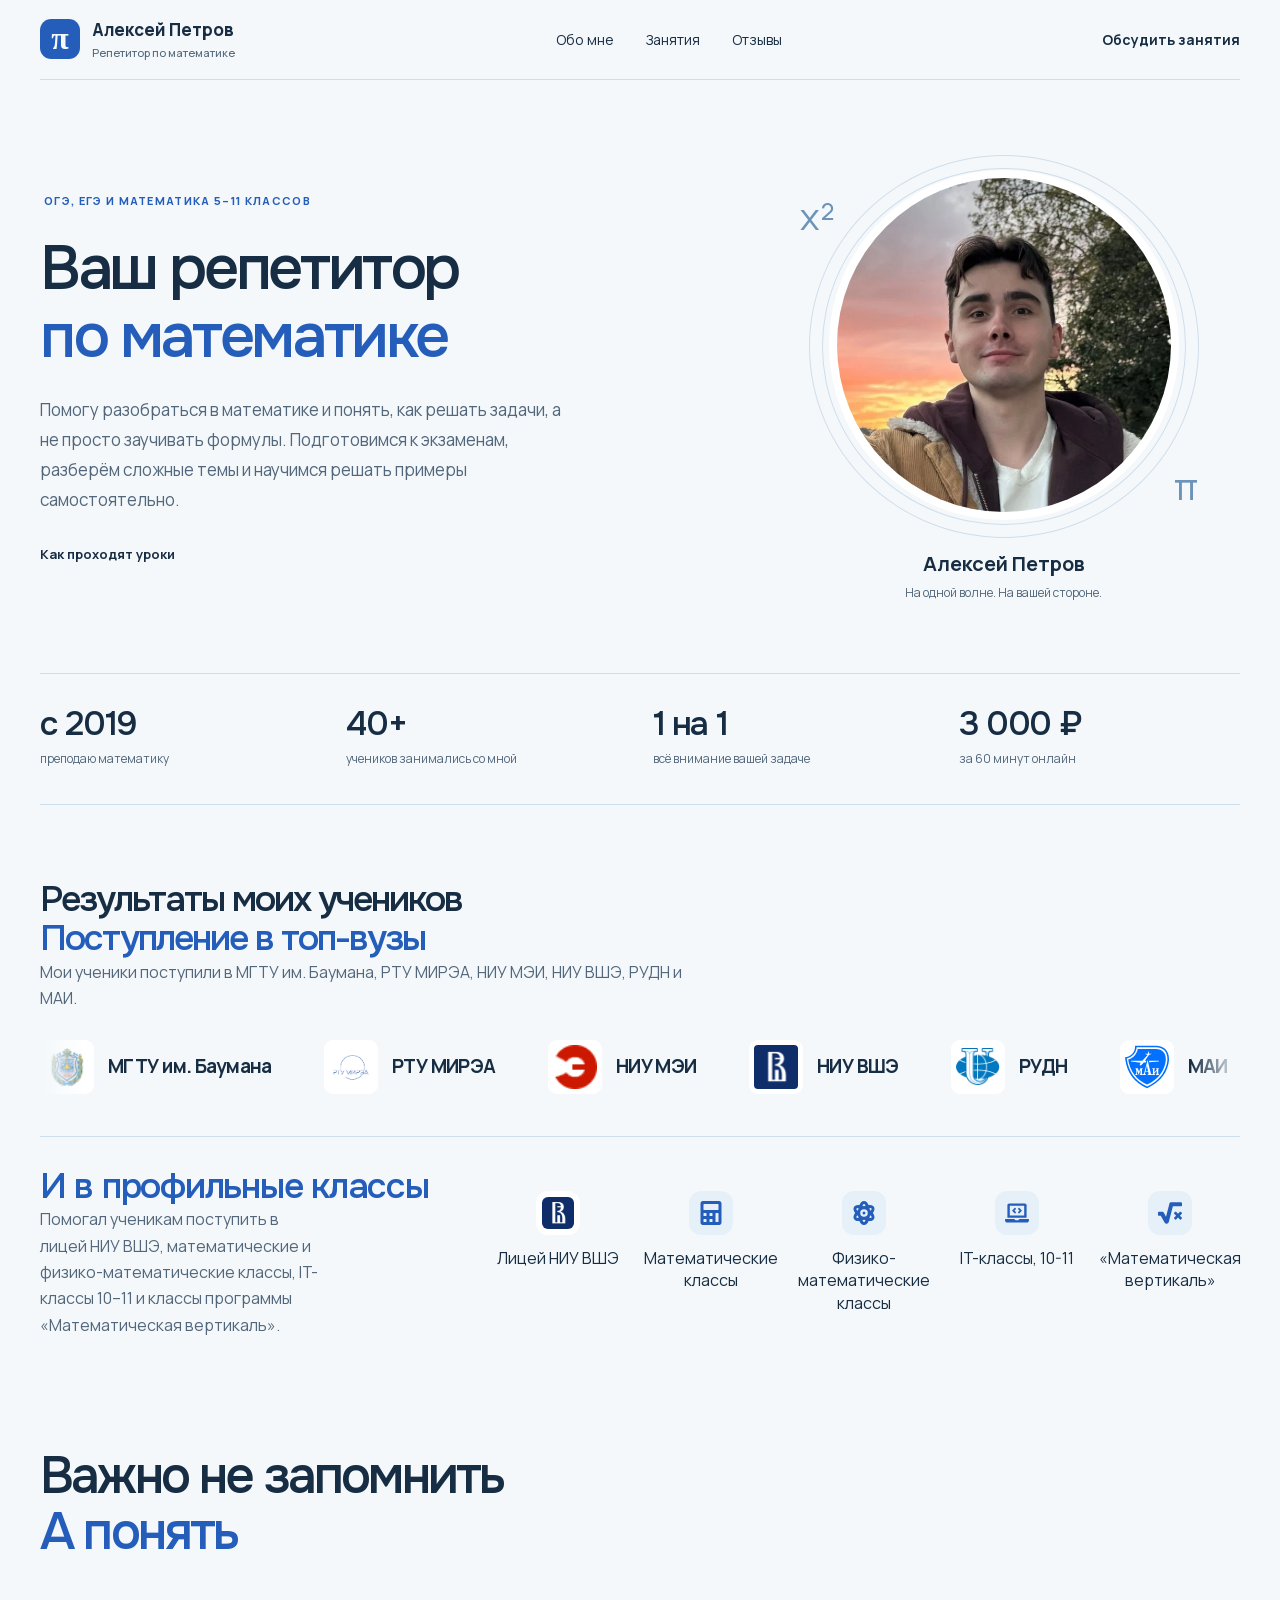
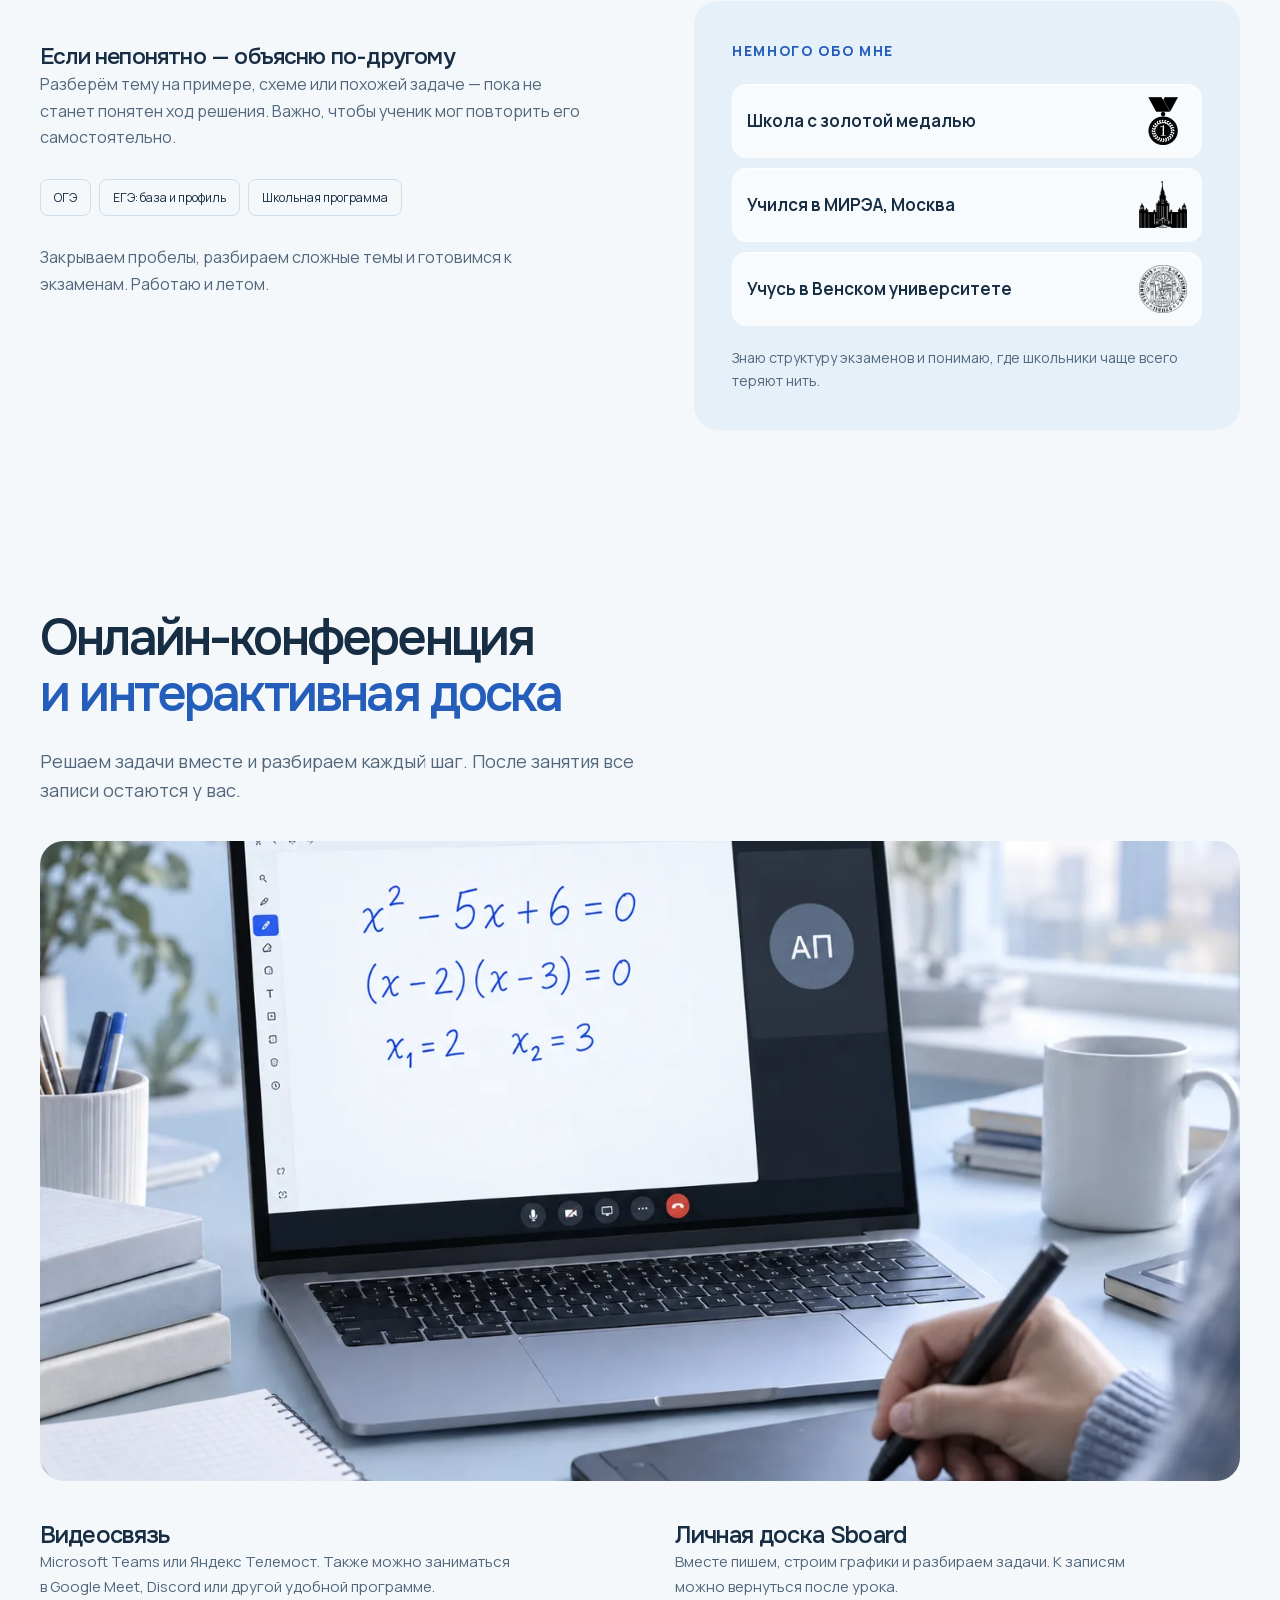
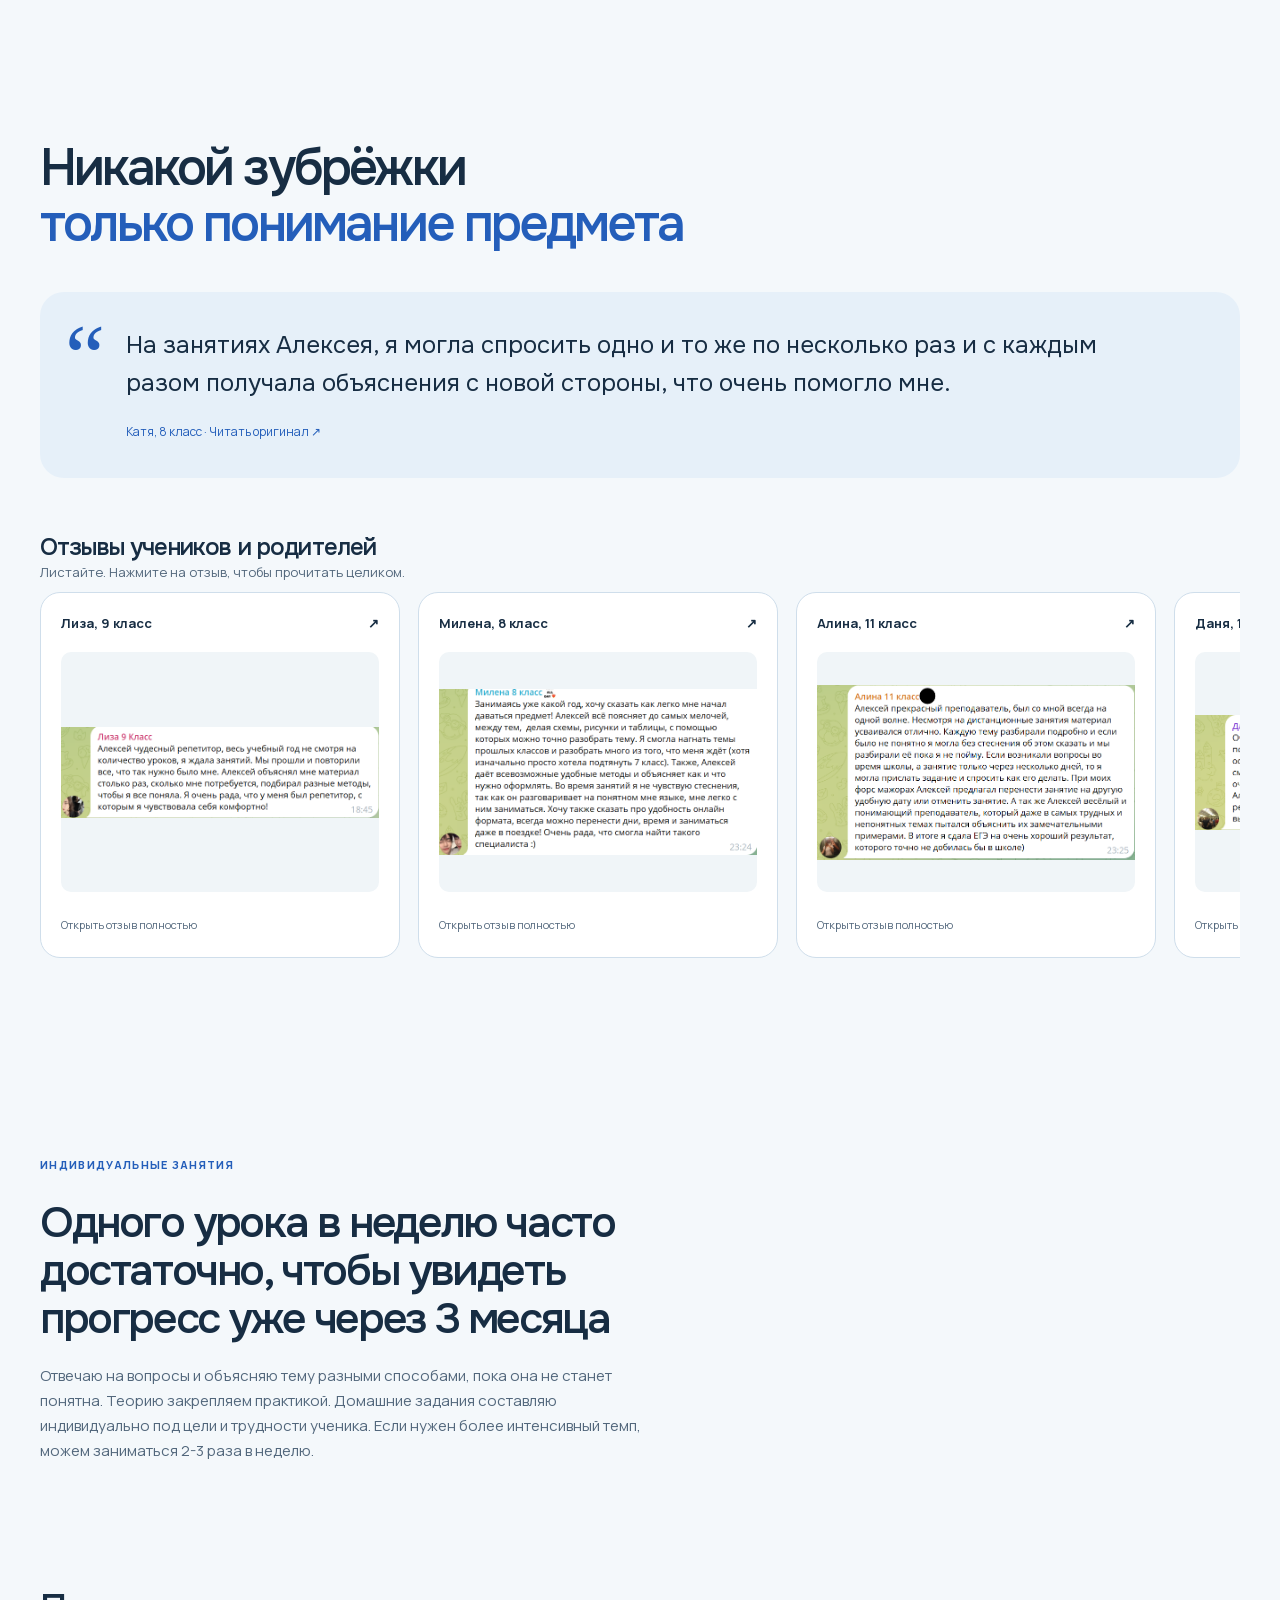
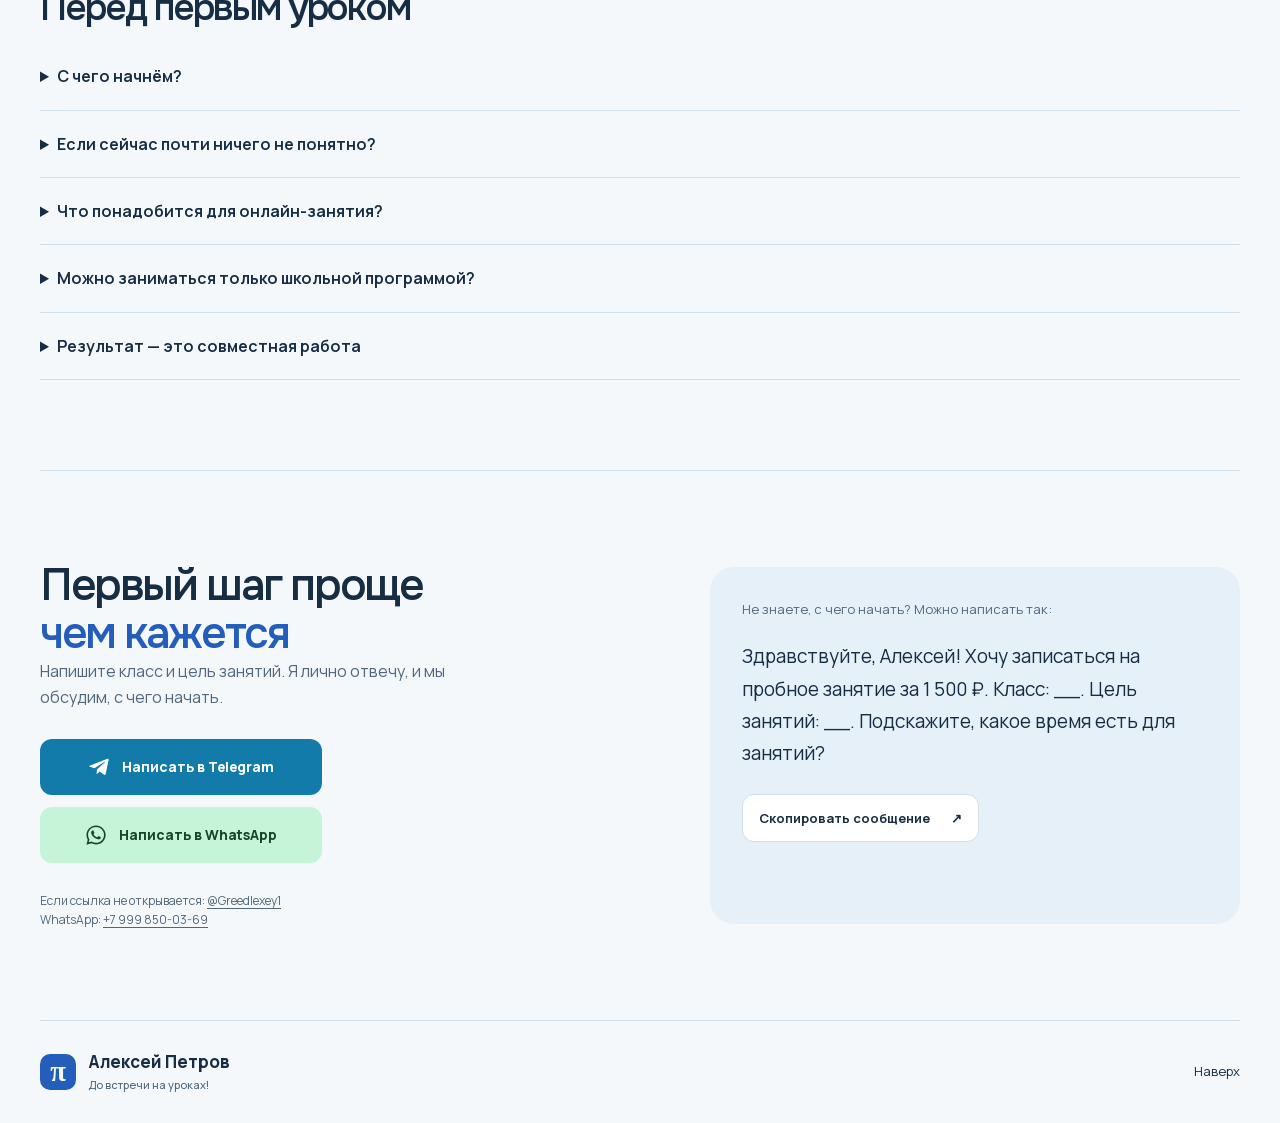
==== commit 3b26046b: "Remove lesson price card" ====
--- a/index.html
+++ b/index.html
@@ -1,4 +1,4 @@
-<!DOCTYPE html><html lang="ru"><head><meta charSet="utf-8"/><meta name="viewport" content="width=device-width, initial-scale=1"/><link rel="preload" href="/favicon.svg" as="image"/><link rel="preload" href="/universities/bmstu.png" as="image"/><link rel="preload" href="/universities/mirea.svg" as="image"/><link rel="preload" href="/universities/mpei.ico" as="image"/><link rel="preload" href="/universities/hse.png" as="image"/><link rel="preload" href="/universities/rudn-mark.webp" as="image"/><link rel="preload" href="/universities/mai.svg" as="image"/><link rel="preload" href="/education/gold-medal.png" as="image"/><link rel="preload" href="/education/mirea-mark.png" as="image"/><link rel="preload" href="/education/vienna-university.png" as="image"/><link rel="stylesheet" href="/_next/static/css/index.VqLeJ5dv.css" data-rsc-css-href="/_next/static/css/index.VqLeJ5dv.css" data-precedence="vite-rsc/importer-resources"/><link rel="modulepreload" fetchPriority="low" href="/_next/static/chunks/index-CJ44LS_e.js"/><script src="/_next/static/chunks/rolldown-runtime-C60lm6uB.js" type="module" async=""></script><script src="/_next/static/chunks/framework-BgSIrAUN.js" type="module" async=""></script><link rel="modulepreload" href="/_next/static/chunks/layout-segment-context-BpnWsn0t.js" crossorigin=""/><link rel="modulepreload" href="/_next/static/chunks/yandex-metrika-MsAS6zEb.js" crossorigin=""/><link rel="modulepreload" href="/_next/static/chunks/script-BtUA7sFh.js" crossorigin=""/><link rel="modulepreload" href="/_next/static/chunks/google-ads-tag-zazAWXB6.js" crossorigin=""/><link rel="modulepreload" href="/_next/static/chunks/contact-actions-BwGZv8sA.js" crossorigin=""/><title>Алексей Петров — репетитор по математике</title><meta name="description" content="Подготовка к ОГЭ и ЕГЭ, повышение успеваемости для учеников 5–11 классов. Индивидуальные онлайн-занятия по математике."/><link rel="shortcut icon" href="/favicon.svg?v=3"/><link rel="icon" href="/favicon.svg?v=3"/><script>Object.assign(((self[Symbol.for("vinext.navigationRuntime")]??={bootstrap:{routeManifest:null},functions:{}}).bootstrap.rsc??={rsc:[]}),{params:{},nav:{"pathname":"/","searchParams":[]}})</script><link rel="modulepreload" href="/_next/static/chunks/index-CJ44LS_e.js" />
+<!DOCTYPE html><html lang="ru"><head><meta charSet="utf-8"/><meta name="viewport" content="width=device-width, initial-scale=1"/><link rel="preload" href="/favicon.svg" as="image"/><link rel="preload" href="/universities/bmstu.png" as="image"/><link rel="preload" href="/universities/mirea.svg" as="image"/><link rel="preload" href="/universities/mpei.ico" as="image"/><link rel="preload" href="/universities/hse.png" as="image"/><link rel="preload" href="/universities/rudn-mark.webp" as="image"/><link rel="preload" href="/universities/mai.svg" as="image"/><link rel="preload" href="/education/gold-medal.png" as="image"/><link rel="preload" href="/education/mirea-mark.png" as="image"/><link rel="preload" href="/education/vienna-university.png" as="image"/><link rel="stylesheet" href="/_next/static/css/index.2mwzbn7Q.css" data-rsc-css-href="/_next/static/css/index.2mwzbn7Q.css" data-precedence="vite-rsc/importer-resources"/><link rel="modulepreload" fetchPriority="low" href="/_next/static/chunks/index-Cg0OZClX.js"/><script src="/_next/static/chunks/rolldown-runtime-C60lm6uB.js" type="module" async=""></script><script src="/_next/static/chunks/framework-BgSIrAUN.js" type="module" async=""></script><link rel="modulepreload" href="/_next/static/chunks/layout-segment-context-qQIs9syf.js" crossorigin=""/><link rel="modulepreload" href="/_next/static/chunks/yandex-metrika-D4iXKdNX.js" crossorigin=""/><link rel="modulepreload" href="/_next/static/chunks/script-By6DzdTH.js" crossorigin=""/><link rel="modulepreload" href="/_next/static/chunks/google-ads-tag-B5XSy1Rm.js" crossorigin=""/><link rel="modulepreload" href="/_next/static/chunks/contact-actions-BwGZv8sA.js" crossorigin=""/><title>Алексей Петров — репетитор по математике</title><meta name="description" content="Подготовка к ОГЭ и ЕГЭ, повышение успеваемости для учеников 5–11 классов. Индивидуальные онлайн-занятия по математике."/><link rel="shortcut icon" href="/favicon.svg?v=3"/><link rel="icon" href="/favicon.svg?v=3"/><script>Object.assign(((self[Symbol.for("vinext.navigationRuntime")]??={bootstrap:{routeManifest:null},functions:{}}).bootstrap.rsc??={rsc:[]}),{params:{},nav:{"pathname":"/","searchParams":[]}})</script><link rel="modulepreload" href="/_next/static/chunks/index-Cg0OZClX.js" />
 <link rel="preload" href="/_next/static/_vinext_fonts/manrope-76eca2803f7f/manrope-c9a5f13c.woff2" as="font" type="font/woff2" crossorigin />
 <link rel="preload" href="/_next/static/_vinext_fonts/manrope-76eca2803f7f/manrope-81401990.woff2" as="font" type="font/woff2" crossorigin />
 <link rel="preload" href="/_next/static/_vinext_fonts/onest-5a9ab5526773/onest-8faa2f9b.woff2" as="font" type="font/woff2" crossorigin />
@@ -148,4 +148,4 @@
 
 .__variable_onest_1gwb0wa { --font-onest: 'Onest', 'Onest Fallback'; }
 </style>
-</head><body class="__variable_manrope_18bkbal __variable_onest_1gwb0wa"><a class="skip-link" href="#main">Перейти к содержанию</a><header class="site-header container"><a class="brand" href="#top"><img src="/favicon.svg" width="40" height="40" alt=""/><span>Алексей Петров<small>Репетитор по математике</small></span></a><nav aria-label="Основная навигация"><a href="#about">Обо мне</a><a href="#prices">Цены</a><a href="#reviews">Отзывы</a></nav><a class="header-link" href="#contact">Обсудить занятия</a></header><main id="main"><section class="hero container" id="top"><div class="hero-copy"><p class="eyebrow">ОГЭ, ЕГЭ и математика 5–11 классов</p><h1>Ваш репетитор<br/><span>по математике</span></h1><p class="lead">Помогу разобраться в математике и понять, как решать задачи, а не просто заучивать формулы. Подготовимся к экзаменам, разберём сложные темы и научимся решать примеры самостоятельно. Первое занятие — пробное: 1 500 ₽ вместо 3 000 ₽.</p><div class="hero-actions"><a class="text-link" href="#format">Как проходят уроки</a></div></div><figure class="hero-portrait"><div class="portrait-halo" aria-hidden="true"><span>х²</span><span>π</span></div><img src="/alexey.webp" width="640" height="640" fetchPriority="high" alt="Алексей Петров, ваш преподаватель математики"/><figcaption><strong>Алексей Петров</strong><span>На одной волне. На вашей стороне.</span></figcaption></figure></section><section class="facts container" aria-label="О занятиях"><div><strong>с 2019</strong><span>преподаю математику</span></div><div><strong>40+</strong><span>учеников занимались со мной</span></div><div><strong>1 на 1</strong><span>всё внимание вашей задаче</span></div><div><strong>3 000 ₽</strong><span>за 60 минут онлайн</span></div></section><section class="university-section container"><div class="university-heading"><h2>Результаты моих учеников<br/><span>Поступление в топ-вузы</span></h2><p>Мои ученики поступили в МГТУ им. Баумана, РТУ МИРЭА, НИУ МЭИ, НИУ ВШЭ, РУДН и МАИ.</p></div><div class="university-window"><div class="university-track"><div class="university-group"><div class="university"><img src="/universities/bmstu.png" width="54" height="54" alt=""/><strong>МГТУ им. Баумана</strong></div><div class="university"><img src="/universities/mirea.svg" width="54" height="54" alt=""/><strong>РТУ МИРЭА</strong></div><div class="university"><img src="/universities/mpei.ico" width="54" height="54" alt=""/><strong>НИУ МЭИ</strong></div><div class="university"><img src="/universities/hse.png" width="54" height="54" alt=""/><strong>НИУ ВШЭ</strong></div><div class="university"><img src="/universities/rudn-mark.webp" width="54" height="54" alt=""/><strong>РУДН</strong></div><div class="university"><img src="/universities/mai.svg" width="54" height="54" alt=""/><strong>МАИ</strong></div></div><div class="university-group" aria-hidden="true"><div class="university"><img src="/universities/bmstu.png" width="54" height="54" alt=""/><strong>МГТУ им. Баумана</strong></div><div class="university"><img src="/universities/mirea.svg" width="54" height="54" alt=""/><strong>РТУ МИРЭА</strong></div><div class="university"><img src="/universities/mpei.ico" width="54" height="54" alt=""/><strong>НИУ МЭИ</strong></div><div class="university"><img src="/universities/hse.png" width="54" height="54" alt=""/><strong>НИУ ВШЭ</strong></div><div class="university"><img src="/universities/rudn-mark.webp" width="54" height="54" alt=""/><strong>РУДН</strong></div><div class="university"><img src="/universities/mai.svg" width="54" height="54" alt=""/><strong>МАИ</strong></div></div></div></div><div class="class-results"><div><h3>И в профильные классы</h3><p>Помогал ученикам поступить в лицей НИУ ВШЭ, математические и физико-математические классы, IT-классы 10–11 и классы программы «Математическая вертикаль».</p></div><div class="class-result-grid"><div class="class-result"><img src="/universities/hse.png" width="44" height="44" alt=""/><span>Лицей НИУ ВШЭ</span></div><div class="class-result"><svg stroke="currentColor" fill="currentColor" stroke-width="0" viewBox="0 0 448 512" aria-hidden="true" height="1em" width="1em" xmlns="http://www.w3.org/2000/svg"><path d="M400 0H48C22.4 0 0 22.4 0 48v416c0 25.6 22.4 48 48 48h352c25.6 0 48-22.4 48-48V48c0-25.6-22.4-48-48-48zM128 435.2c0 6.4-6.4 12.8-12.8 12.8H76.8c-6.4 0-12.8-6.4-12.8-12.8v-38.4c0-6.4 6.4-12.8 12.8-12.8h38.4c6.4 0 12.8 6.4 12.8 12.8v38.4zm0-128c0 6.4-6.4 12.8-12.8 12.8H76.8c-6.4 0-12.8-6.4-12.8-12.8v-38.4c0-6.4 6.4-12.8 12.8-12.8h38.4c6.4 0 12.8 6.4 12.8 12.8v38.4zm128 128c0 6.4-6.4 12.8-12.8 12.8h-38.4c-6.4 0-12.8-6.4-12.8-12.8v-38.4c0-6.4 6.4-12.8 12.8-12.8h38.4c6.4 0 12.8 6.4 12.8 12.8v38.4zm0-128c0 6.4-6.4 12.8-12.8 12.8h-38.4c-6.4 0-12.8-6.4-12.8-12.8v-38.4c0-6.4 6.4-12.8 12.8-12.8h38.4c6.4 0 12.8 6.4 12.8 12.8v38.4zm128 128c0 6.4-6.4 12.8-12.8 12.8h-38.4c-6.4 0-12.8-6.4-12.8-12.8V268.8c0-6.4 6.4-12.8 12.8-12.8h38.4c6.4 0 12.8 6.4 12.8 12.8v166.4zm0-256c0 6.4-6.4 12.8-12.8 12.8H76.8c-6.4 0-12.8-6.4-12.8-12.8V76.8C64 70.4 70.4 64 76.8 64h294.4c6.4 0 12.8 6.4 12.8 12.8v102.4z"></path></svg><span>Математические классы</span></div><div class="class-result"><svg stroke="currentColor" fill="currentColor" stroke-width="0" viewBox="0 0 448 512" aria-hidden="true" height="1em" width="1em" xmlns="http://www.w3.org/2000/svg"><path d="M223.99908,224a32,32,0,1,0,32.00782,32A32.06431,32.06431,0,0,0,223.99908,224Zm214.172-96c-10.877-19.5-40.50979-50.75-116.27544-41.875C300.39168,34.875,267.63386,0,223.99908,0s-76.39066,34.875-97.89653,86.125C50.3369,77.375,20.706,108.5,9.82907,128-6.54984,157.375-5.17484,201.125,34.958,256-5.17484,310.875-6.54984,354.625,9.82907,384c29.13087,52.375,101.64652,43.625,116.27348,41.875C147.60842,477.125,180.36429,512,223.99908,512s76.3926-34.875,97.89652-86.125c14.62891,1.75,87.14456,10.5,116.27544-41.875C454.55,354.625,453.175,310.875,413.04017,256,453.175,201.125,454.55,157.375,438.171,128ZM63.33886,352c-4-7.25-.125-24.75,15.00391-48.25,6.87695,6.5,14.12891,12.875,21.88087,19.125,1.625,13.75,4,27.125,6.75,40.125C82.34472,363.875,67.09081,358.625,63.33886,352Zm36.88478-162.875c-7.752,6.25-15.00392,12.625-21.88087,19.125-15.12891-23.5-19.00392-41-15.00391-48.25,3.377-6.125,16.37891-11.5,37.88478-11.5,1.75,0,3.875.375,5.75.375C104.09864,162.25,101.84864,175.625,100.22364,189.125ZM223.99908,64c9.50195,0,22.25586,13.5,33.88282,37.25-11.252,3.75-22.50391,8-33.88282,12.875-11.377-4.875-22.62892-9.125-33.88283-12.875C201.74516,77.5,214.49712,64,223.99908,64Zm0,384c-9.502,0-22.25392-13.5-33.88283-37.25,11.25391-3.75,22.50587-8,33.88283-12.875C235.378,402.75,246.62994,407,257.8819,410.75,246.25494,434.5,233.501,448,223.99908,448Zm0-112a80,80,0,1,1,80-80A80.00023,80.00023,0,0,1,223.99908,336ZM384.6593,352c-3.625,6.625-19.00392,11.875-43.63479,11,2.752-13,5.127-26.375,6.752-40.125,7.75195-6.25,15.00391-12.625,21.87891-19.125C384.7843,327.25,388.6593,344.75,384.6593,352ZM369.65538,208.25c-6.875-6.5-14.127-12.875-21.87891-19.125-1.625-13.5-3.875-26.875-6.752-40.25,1.875,0,4.002-.375,5.752-.375,21.50391,0,34.50782,5.375,37.88283,11.5C388.6593,167.25,384.7843,184.75,369.65538,208.25Z"></path></svg><span>Физико-математические классы</span></div><div class="class-result"><svg stroke="currentColor" fill="currentColor" stroke-width="0" viewBox="0 0 640 512" aria-hidden="true" height="1em" width="1em" xmlns="http://www.w3.org/2000/svg"><path d="M255.03 261.65c6.25 6.25 16.38 6.25 22.63 0l11.31-11.31c6.25-6.25 6.25-16.38 0-22.63L253.25 192l35.71-35.72c6.25-6.25 6.25-16.38 0-22.63l-11.31-11.31c-6.25-6.25-16.38-6.25-22.63 0l-58.34 58.34c-6.25 6.25-6.25 16.38 0 22.63l58.35 58.34zm96.01-11.3l11.31 11.31c6.25 6.25 16.38 6.25 22.63 0l58.34-58.34c6.25-6.25 6.25-16.38 0-22.63l-58.34-58.34c-6.25-6.25-16.38-6.25-22.63 0l-11.31 11.31c-6.25 6.25-6.25 16.38 0 22.63L386.75 192l-35.71 35.72c-6.25 6.25-6.25 16.38 0 22.63zM624 416H381.54c-.74 19.81-14.71 32-32.74 32H288c-18.69 0-33.02-17.47-32.77-32H16c-8.8 0-16 7.2-16 16v16c0 35.2 28.8 64 64 64h512c35.2 0 64-28.8 64-64v-16c0-8.8-7.2-16-16-16zM576 48c0-26.4-21.6-48-48-48H112C85.6 0 64 21.6 64 48v336h512V48zm-64 272H128V64h384v256z"></path></svg><span>IT-классы, 10-11</span></div><div class="class-result"><svg stroke="currentColor" fill="currentColor" stroke-width="0" viewBox="0 0 576 512" aria-hidden="true" height="1em" width="1em" xmlns="http://www.w3.org/2000/svg"><path d="M571.31 251.31l-22.62-22.62c-6.25-6.25-16.38-6.25-22.63 0L480 274.75l-46.06-46.06c-6.25-6.25-16.38-6.25-22.63 0l-22.62 22.62c-6.25 6.25-6.25 16.38 0 22.63L434.75 320l-46.06 46.06c-6.25 6.25-6.25 16.38 0 22.63l22.62 22.62c6.25 6.25 16.38 6.25 22.63 0L480 365.25l46.06 46.06c6.25 6.25 16.38 6.25 22.63 0l22.62-22.62c6.25-6.25 6.25-16.38 0-22.63L525.25 320l46.06-46.06c6.25-6.25 6.25-16.38 0-22.63zM552 0H307.65c-14.54 0-27.26 9.8-30.95 23.87l-84.79 322.8-58.41-106.1A32.008 32.008 0 0 0 105.47 224H24c-13.25 0-24 10.74-24 24v48c0 13.25 10.75 24 24 24h43.62l88.88 163.73C168.99 503.5 186.3 512 204.94 512c17.27 0 44.44-9 54.28-41.48L357.03 96H552c13.25 0 24-10.75 24-24V24c0-13.26-10.75-24-24-24z"></path></svg><span>«Математическая вертикаль»</span></div></div></div></section><section class="section container" id="about"><h2>Важно не запомнить<br/><span>А понять</span></h2><div class="about-grid"><article class="approach"><h3>Если непонятно — объясню по-другому</h3><p>Разберём тему на примере, схеме или похожей задаче — пока не станет понятен ход решения. Важно, чтобы ученик мог повторить его самостоятельно.</p><div class="subject-tags"><span>ОГЭ</span><span>ЕГЭ: база и профиль</span><span>Школьная программа</span></div><p>Закрываем пробелы, разбираем сложные темы и готовимся к экзаменам. Работаю и летом.</p></article><article class="education"><p class="eyebrow">Немного обо мне</p><div class="education-places"><div class="education-item"><p>Школа с золотой медалью</p><img src="/education/gold-medal.png" width="48" height="48" alt="Золотая школьная медаль"/></div><div class="education-item"><p>Учился в МИРЭА, Москва</p><img src="/education/mirea-mark.png" width="48" height="48" alt="Эмблема МИРЭА"/></div><div class="education-item"><p>Учусь в Венском университете</p><img src="/education/vienna-university.png" width="48" height="48" alt="Печать Венского университета"/></div></div><p>Знаю структуру экзаменов и понимаю, где школьники чаще всего теряют нить.</p></article></div></section><section class="section container format-section" id="format"><h2>Онлайн-конференция<br/><span>и интерактивная доска</span></h2><p class="section-lead">Решаем задачи вместе и разбираем каждый шаг. После занятия все записи остаются у вас.</p><figure class="lesson-visual"><img src="/lesson-illustration.webp" width="1536" height="1024" loading="lazy" alt="Иллюстрация онлайн-урока: видеосвязь, математические записи на общей доске и графический планшет"/></figure><div class="format-details"><div><h3>Видеосвязь</h3><p>Microsoft Teams или Яндекс Телемост. Также можно заниматься в Google Meet, Discord или другой удобной программе.</p></div><div><h3>Личная доска Sboard</h3><p>Вместе пишем, строим графики и разбираем задачи. К записям можно вернуться после урока.</p></div></div></section><section class="section container reviews-section" id="reviews"><h2>Никакой зубрёжки<br/><span>только понимание предмета</span></h2><div class="featured-review"><span class="quote-mark" aria-hidden="true">“</span><blockquote>На занятиях Алексея, я могла спросить одно и то же по несколько раз и с каждым разом получала объяснения с новой стороны, что очень помогло мне.</blockquote><a href="/reviews/katya.png" target="_blank" rel="noreferrer">Катя, 8 класс · Читать оригинал ↗</a></div><div class="reviews-heading"><h3>Отзывы учеников и родителей</h3><p>Листайте. Нажмите на отзыв, чтобы прочитать целиком.</p></div><div class="reviews-rail" tabindex="0" aria-label="Галерея отзывов, прокручивается горизонтально"><a class="review-card" href="/reviews/liza.png" target="_blank" rel="noreferrer"><span>Лиза, 9 класс<span aria-hidden="true">↗</span></span><img src="/reviews/liza.png" loading="lazy" alt="Оригинал отзыва: Лиза, 9 класс"/><small>Открыть отзыв полностью</small></a><a class="review-card" href="/reviews/milena.png" target="_blank" rel="noreferrer"><span>Милена, 8 класс<span aria-hidden="true">↗</span></span><img src="/reviews/milena.png" loading="lazy" alt="Оригинал отзыва: Милена, 8 класс"/><small>Открыть отзыв полностью</small></a><a class="review-card" href="/reviews/alina.png" target="_blank" rel="noreferrer"><span>Алина, 11 класс<span aria-hidden="true">↗</span></span><img src="/reviews/alina.png" loading="lazy" alt="Оригинал отзыва: Алина, 11 класс"/><small>Открыть отзыв полностью</small></a><a class="review-card" href="/reviews/danya.png" target="_blank" rel="noreferrer"><span>Даня, 11 класс<span aria-hidden="true">↗</span></span><img src="/reviews/danya.png" loading="lazy" alt="Оригинал отзыва: Даня, 11 класс"/><small>Открыть отзыв полностью</small></a><a class="review-card" href="/reviews/arina.png" target="_blank" rel="noreferrer"><span>Арина, 11 класс<span aria-hidden="true">↗</span></span><img src="/reviews/arina.png" loading="lazy" alt="Оригинал отзыва: Арина, 11 класс"/><small>Открыть отзыв полностью</small></a><a class="review-card" href="/reviews/anya.png" target="_blank" rel="noreferrer"><span>Аня, 9 класс<span aria-hidden="true">↗</span></span><img src="/reviews/anya.png" loading="lazy" alt="Оригинал отзыва: Аня, 9 класс"/><small>Открыть отзыв полностью</small></a><a class="review-card" href="/reviews/katya.png" target="_blank" rel="noreferrer"><span>Катя, 8 класс<span aria-hidden="true">↗</span></span><img src="/reviews/katya.png" loading="lazy" alt="Оригинал отзыва: Катя, 8 класс"/><small>Открыть отзыв полностью</small></a><a class="review-card" href="/reviews/kirill.png" target="_blank" rel="noreferrer"><span>Кирилл, 9 класс<span aria-hidden="true">↗</span></span><img src="/reviews/kirill.png" loading="lazy" alt="Оригинал отзыва: Кирилл, 9 класс"/><small>Открыть отзыв полностью</small></a><a class="review-card" href="/reviews/lera.png" target="_blank" rel="noreferrer"><span>Лера, подготовка к ОГЭ<span aria-hidden="true">↗</span></span><img src="/reviews/lera.png" loading="lazy" alt="Оригинал отзыва: Лера, подготовка к ОГЭ"/><small>Открыть отзыв полностью</small></a><a class="review-card" href="/reviews/fedya.jpg" target="_blank" rel="noreferrer"><span>Екатерина, мама Феди<span aria-hidden="true">↗</span></span><img src="/reviews/fedya.jpg" loading="lazy" alt="Оригинал отзыва: Екатерина, мама Феди"/><small>Открыть отзыв полностью</small></a><a class="review-card" href="/reviews/kristina.png" target="_blank" rel="noreferrer"><span>Кристина, мама ученика<span aria-hidden="true">↗</span></span><img src="/reviews/kristina.png" loading="lazy" alt="Оригинал отзыва: Кристина, мама ученика"/><small>Открыть отзыв полностью</small></a></div></section><section class="section container pricing-section" id="prices"><div class="pricing-copy"><p class="eyebrow">Индивидуальные занятия</p><h2>Одного урока в неделю часто достаточно, чтобы увидеть прогресс уже через 3 месяца</h2><p>Отвечаю на вопросы и объясняю тему разными способами, пока она не станет понятна. Теорию закрепляем практикой. Домашние задания составляю индивидуально под цели и трудности ученика. Если нужен более интенсивный темп, можем заниматься 2-3 раза в неделю.</p></div><article class="price-card"><div class="price-top"><span>Онлайн · 60 минут</span><strong>1 на 1</strong></div><p class="price">3 000 <span>₽</span></p><p>За одно занятие · пробное — 1 500 ₽</p><ul><li>Разбор тем под вашу цель и уровень</li><li>Теория, практика и индивидуальные домашние задания</li><li>Занятия 1, 2 или 3 раза в неделю</li></ul><a class="button telegram" href="https://t.me/Greedlexey1?text=%D0%97%D0%B4%D1%80%D0%B0%D0%B2%D1%81%D1%82%D0%B2%D1%83%D0%B9%D1%82%D0%B5%2C%20%D0%90%D0%BB%D0%B5%D0%BA%D1%81%D0%B5%D0%B9!%20%D0%A5%D0%BE%D1%87%D1%83%20%D0%B7%D0%B0%D0%BF%D0%B8%D1%81%D0%B0%D1%82%D1%8C%D1%81%D1%8F%20%D0%BD%D0%B0%20%D0%BF%D1%80%D0%BE%D0%B1%D0%BD%D0%BE%D0%B5%20%D0%B7%D0%B0%D0%BD%D1%8F%D1%82%D0%B8%D0%B5%20%D0%B7%D0%B0%201%20500%20%E2%82%BD.%20%D0%9A%D0%BB%D0%B0%D1%81%D1%81%3A%20__.%20%D0%A6%D0%B5%D0%BB%D1%8C%20%D0%B7%D0%B0%D0%BD%D1%8F%D1%82%D0%B8%D0%B9%3A%20__.%20%D0%9F%D0%BE%D0%B4%D1%81%D0%BA%D0%B0%D0%B6%D0%B8%D1%82%D0%B5%2C%20%D0%BA%D0%B0%D0%BA%D0%BE%D0%B5%20%D0%B2%D1%80%D0%B5%D0%BC%D1%8F%20%D0%B5%D1%81%D1%82%D1%8C%20%D0%B4%D0%BB%D1%8F%20%D0%B7%D0%B0%D0%BD%D1%8F%D1%82%D0%B8%D0%B9%3F" target="_blank" rel="noreferrer"><svg stroke="currentColor" fill="currentColor" stroke-width="0" viewBox="0 0 448 512" aria-hidden="true" height="1em" width="1em" xmlns="http://www.w3.org/2000/svg"><path d="M446.7 98.6l-67.6 318.8c-5.1 22.5-18.4 28.1-37.3 17.5l-103-75.9-49.7 47.8c-5.5 5.5-10.1 10.1-20.7 10.1l7.4-104.9 190.9-172.5c8.3-7.4-1.8-11.5-12.9-4.1L117.8 284 16.2 252.2c-22.1-6.9-22.5-22.1 4.6-32.7L418.2 66.4c18.4-6.9 34.5 4.1 28.5 32.2z"></path></svg>Написать в Telegram</a></article></section><section class="section container faq"><h2>Перед первым уроком</h2><div><details><summary>С чего начнём?</summary><p>Напишите, в каком классе учится ученик и какая цель: экзамен, оценки или конкретные темы. Обсудим задачи и подберём удобное время для занятия.</p></details><details><summary>Если сейчас почти ничего не понятно?</summary><p>Начнём с того места, где появились трудности. Подберём понятные примеры и будем двигаться постепенно. На уроках можно переспрашивать и ошибаться.</p></details><details><summary>Что понадобится для онлайн-занятия?</summary><p>Компьютер или ноутбук, интернет и микрофон. Ссылку на конференцию и личную доску я пришлю перед уроком.</p></details><details><summary>Можно заниматься только школьной программой?</summary><p>Да. Работаю с учениками 5–11 классов: помогаю разобраться в алгебре и геометрии, закрыть пробелы и повысить успеваемость.</p></details><details><summary>Результат — это совместная работа</summary><p>Я помогу разобраться в теме, объясню сложное и покажу, как решать задачи. Но прогресс зависит и от самого ученика: важно включаться в работу на занятиях и регулярно выполнять домашние задания.</p></details></div></section><section class="section container contact-section" id="contact"><div class="contact-intro"><h2>Первый шаг проще<br/><span>чем кажется</span></h2><p>Напишите класс и цель занятий. Я лично отвечу, и мы обсудим, с чего начать. Пробное занятие — 1 500 ₽ вместо 3 000 ₽.</p><div class="contact-links"><a class="button telegram" href="https://t.me/Greedlexey1?text=%D0%97%D0%B4%D1%80%D0%B0%D0%B2%D1%81%D1%82%D0%B2%D1%83%D0%B9%D1%82%D0%B5%2C%20%D0%90%D0%BB%D0%B5%D0%BA%D1%81%D0%B5%D0%B9!%20%D0%A5%D0%BE%D1%87%D1%83%20%D0%B7%D0%B0%D0%BF%D0%B8%D1%81%D0%B0%D1%82%D1%8C%D1%81%D1%8F%20%D0%BD%D0%B0%20%D0%BF%D1%80%D0%BE%D0%B1%D0%BD%D0%BE%D0%B5%20%D0%B7%D0%B0%D0%BD%D1%8F%D1%82%D0%B8%D0%B5%20%D0%B7%D0%B0%201%20500%20%E2%82%BD.%20%D0%9A%D0%BB%D0%B0%D1%81%D1%81%3A%20__.%20%D0%A6%D0%B5%D0%BB%D1%8C%20%D0%B7%D0%B0%D0%BD%D1%8F%D1%82%D0%B8%D0%B9%3A%20__.%20%D0%9F%D0%BE%D0%B4%D1%81%D0%BA%D0%B0%D0%B6%D0%B8%D1%82%D0%B5%2C%20%D0%BA%D0%B0%D0%BA%D0%BE%D0%B5%20%D0%B2%D1%80%D0%B5%D0%BC%D1%8F%20%D0%B5%D1%81%D1%82%D1%8C%20%D0%B4%D0%BB%D1%8F%20%D0%B7%D0%B0%D0%BD%D1%8F%D1%82%D0%B8%D0%B9%3F" target="_blank" rel="noreferrer"><svg stroke="currentColor" fill="currentColor" stroke-width="0" viewBox="0 0 448 512" aria-hidden="true" height="1em" width="1em" xmlns="http://www.w3.org/2000/svg"><path d="M446.7 98.6l-67.6 318.8c-5.1 22.5-18.4 28.1-37.3 17.5l-103-75.9-49.7 47.8c-5.5 5.5-10.1 10.1-20.7 10.1l7.4-104.9 190.9-172.5c8.3-7.4-1.8-11.5-12.9-4.1L117.8 284 16.2 252.2c-22.1-6.9-22.5-22.1 4.6-32.7L418.2 66.4c18.4-6.9 34.5 4.1 28.5 32.2z"></path></svg>Написать в Telegram</a><a class="button whatsapp" href="https://wa.me/79998500369?text=%D0%97%D0%B4%D1%80%D0%B0%D0%B2%D1%81%D1%82%D0%B2%D1%83%D0%B9%D1%82%D0%B5%2C%20%D0%90%D0%BB%D0%B5%D0%BA%D1%81%D0%B5%D0%B9!%20%D0%A5%D0%BE%D1%87%D1%83%20%D0%B7%D0%B0%D0%BF%D0%B8%D1%81%D0%B0%D1%82%D1%8C%D1%81%D1%8F%20%D0%BD%D0%B0%20%D0%BF%D1%80%D0%BE%D0%B1%D0%BD%D0%BE%D0%B5%20%D0%B7%D0%B0%D0%BD%D1%8F%D1%82%D0%B8%D0%B5%20%D0%B7%D0%B0%201%20500%20%E2%82%BD." target="_blank" rel="noreferrer"><svg stroke="currentColor" fill="currentColor" stroke-width="0" viewBox="0 0 448 512" aria-hidden="true" height="1em" width="1em" xmlns="http://www.w3.org/2000/svg"><path d="M380.9 97.1C339 55.1 283.2 32 223.9 32c-122.4 0-222 99.6-222 222 0 39.1 10.2 77.3 29.6 111L0 480l117.7-30.9c32.4 17.7 68.9 27 106.1 27h.1c122.3 0 224.1-99.6 224.1-222 0-59.3-25.2-115-67.1-157zm-157 341.6c-33.2 0-65.7-8.9-94-25.7l-6.7-4-69.8 18.3L72 359.2l-4.4-7c-18.5-29.4-28.2-63.3-28.2-98.2 0-101.7 82.8-184.5 184.6-184.5 49.3 0 95.6 19.2 130.4 54.1 34.8 34.9 56.2 81.2 56.1 130.5 0 101.8-84.9 184.6-186.6 184.6zm101.2-138.2c-5.5-2.8-32.8-16.2-37.9-18-5.1-1.9-8.8-2.8-12.5 2.8-3.7 5.6-14.3 18-17.6 21.8-3.2 3.7-6.5 4.2-12 1.4-32.6-16.3-54-29.1-75.5-66-5.7-9.8 5.7-9.1 16.3-30.3 1.8-3.7.9-6.9-.5-9.7-1.4-2.8-12.5-30.1-17.1-41.2-4.5-10.8-9.1-9.3-12.5-9.5-3.2-.2-6.9-.2-10.6-.2-3.7 0-9.7 1.4-14.8 6.9-5.1 5.6-19.4 19-19.4 46.3 0 27.3 19.9 53.7 22.6 57.4 2.8 3.7 39.1 59.7 94.8 83.8 35.2 15.2 49 16.5 66.6 13.9 10.7-1.6 32.8-13.4 37.4-26.4 4.6-13 4.6-24.1 3.2-26.4-1.3-2.5-5-3.9-10.5-6.6z"></path></svg>Написать в WhatsApp</a></div><p class="contact-fallback">Если ссылка не открывается: <a href="https://t.me/Greedlexey1?text=%D0%97%D0%B4%D1%80%D0%B0%D0%B2%D1%81%D1%82%D0%B2%D1%83%D0%B9%D1%82%D0%B5%2C%20%D0%90%D0%BB%D0%B5%D0%BA%D1%81%D0%B5%D0%B9!%20%D0%A5%D0%BE%D1%87%D1%83%20%D0%B7%D0%B0%D0%BF%D0%B8%D1%81%D0%B0%D1%82%D1%8C%D1%81%D1%8F%20%D0%BD%D0%B0%20%D0%BF%D1%80%D0%BE%D0%B1%D0%BD%D0%BE%D0%B5%20%D0%B7%D0%B0%D0%BD%D1%8F%D1%82%D0%B8%D0%B5%20%D0%B7%D0%B0%201%20500%20%E2%82%BD.%20%D0%9A%D0%BB%D0%B0%D1%81%D1%81%3A%20__.%20%D0%A6%D0%B5%D0%BB%D1%8C%20%D0%B7%D0%B0%D0%BD%D1%8F%D1%82%D0%B8%D0%B9%3A%20__.%20%D0%9F%D0%BE%D0%B4%D1%81%D0%BA%D0%B0%D0%B6%D0%B8%D1%82%D0%B5%2C%20%D0%BA%D0%B0%D0%BA%D0%BE%D0%B5%20%D0%B2%D1%80%D0%B5%D0%BC%D1%8F%20%D0%B5%D1%81%D1%82%D1%8C%20%D0%B4%D0%BB%D1%8F%20%D0%B7%D0%B0%D0%BD%D1%8F%D1%82%D0%B8%D0%B9%3F">@Greedlexey1</a><br/>WhatsApp: <a href="https://wa.me/79998500369?text=%D0%97%D0%B4%D1%80%D0%B0%D0%B2%D1%81%D1%82%D0%B2%D1%83%D0%B9%D1%82%D0%B5%2C%20%D0%90%D0%BB%D0%B5%D0%BA%D1%81%D0%B5%D0%B9!%20%D0%A5%D0%BE%D1%87%D1%83%20%D0%B7%D0%B0%D0%BF%D0%B8%D1%81%D0%B0%D1%82%D1%8C%D1%81%D1%8F%20%D0%BD%D0%B0%20%D0%BF%D1%80%D0%BE%D0%B1%D0%BD%D0%BE%D0%B5%20%D0%B7%D0%B0%D0%BD%D1%8F%D1%82%D0%B8%D0%B5%20%D0%B7%D0%B0%201%20500%20%E2%82%BD.">+7 999 850-03-69</a></p></div><div class="message-template"><p>Не знаете, с чего начать? Можно написать так:</p><blockquote>Здравствуйте, Алексей! Хочу записаться на пробное занятие за 1 500 ₽. Класс: __. Цель занятий: __. Подскажите, какое время есть для занятий?</blockquote><button type="button">Скопировать сообщение <span aria-hidden="true">↗</span></button><span class="copy-status" role="status"></span></div></section></main><footer class="container"><a class="brand" href="#top"><img src="/favicon.svg" width="36" height="36" alt=""/><span>Алексей Петров<small>До встречи на уроках!</small></span></a><a href="#top">Наверх</a></footer><a class="mobile-contact" href="https://t.me/Greedlexey1?text=%D0%97%D0%B4%D1%80%D0%B0%D0%B2%D1%81%D1%82%D0%B2%D1%83%D0%B9%D1%82%D0%B5%2C%20%D0%90%D0%BB%D0%B5%D0%BA%D1%81%D0%B5%D0%B9!%20%D0%A5%D0%BE%D1%87%D1%83%20%D0%B7%D0%B0%D0%BF%D0%B8%D1%81%D0%B0%D1%82%D1%8C%D1%81%D1%8F%20%D0%BD%D0%B0%20%D0%BF%D1%80%D0%BE%D0%B1%D0%BD%D0%BE%D0%B5%20%D0%B7%D0%B0%D0%BD%D1%8F%D1%82%D0%B8%D0%B5%20%D0%B7%D0%B0%201%20500%20%E2%82%BD.%20%D0%9A%D0%BB%D0%B0%D1%81%D1%81%3A%20__.%20%D0%A6%D0%B5%D0%BB%D1%8C%20%D0%B7%D0%B0%D0%BD%D1%8F%D1%82%D0%B8%D0%B9%3A%20__.%20%D0%9F%D0%BE%D0%B4%D1%81%D0%BA%D0%B0%D0%B6%D0%B8%D1%82%D0%B5%2C%20%D0%BA%D0%B0%D0%BA%D0%BE%D0%B5%20%D0%B2%D1%80%D0%B5%D0%BC%D1%8F%20%D0%B5%D1%81%D1%82%D1%8C%20%D0%B4%D0%BB%D1%8F%20%D0%B7%D0%B0%D0%BD%D1%8F%D1%82%D0%B8%D0%B9%3F" target="_blank" rel="noreferrer"><svg stroke="currentColor" fill="currentColor" stroke-width="0" viewBox="0 0 448 512" aria-hidden="true" height="1em" width="1em" xmlns="http://www.w3.org/2000/svg"><path d="M446.7 98.6l-67.6 318.8c-5.1 22.5-18.4 28.1-37.3 17.5l-103-75.9-49.7 47.8c-5.5 5.5-10.1 10.1-20.7 10.1l7.4-104.9 190.9-172.5c8.3-7.4-1.8-11.5-12.9-4.1L117.8 284 16.2 252.2c-22.1-6.9-22.5-22.1 4.6-32.7L418.2 66.4c18.4-6.9 34.5 4.1 28.5 32.2z"></path></svg>Написать в Telegram</a><noscript><div><img src="https://mc.yandex.ru/watch/111447587" style="position:absolute;left:-9999px" alt=""/></div></noscript><script type="module" src="/_next/static/chunks/index-CJ44LS_e.js" id="_R_" async=""></script><script>((self[Symbol.for("vinext.navigationRuntime")]??={bootstrap:{routeManifest:null},functions:{}}).bootstrap.rsc??={rsc:[]}).rsc.push("2:I[\"8c0f216c4604\",[],\"Children\",1]\n")</script><script>((self[Symbol.for("vinext.navigationRuntime")]??={bootstrap:{routeManifest:null},functions:{}}).bootstrap.rsc??={rsc:[]}).rsc.push("3:I[\"02c3aba3c5ce\",[],\"default\",1]\n")</script><script>((self[Symbol.for("vinext.navigationRuntime")]??={bootstrap:{routeManifest:null},functions:{}}).bootstrap.rsc??={rsc:[]}).rsc.push("4:I[\"5fb9118f7d3d\",[],\"default\",1]\n")</script><script>((self[Symbol.for("vinext.navigationRuntime")]??={bootstrap:{routeManifest:null},functions:{}}).bootstrap.rsc??={rsc:[]}).rsc.push("5:I[\"593f344dc510\",[],\"GlobalErrorBoundary\",1]\n")</script><script>((self[Symbol.for("vinext.navigationRuntime")]??={bootstrap:{routeManifest:null},functions:{}}).bootstrap.rsc??={rsc:[]}).rsc.push("6:I[\"0b874ad30386\",[],\"default\",1]\n")</script><script>((self[Symbol.for("vinext.navigationRuntime")]??={bootstrap:{routeManifest:null},functions:{}}).bootstrap.rsc??={rsc:[]}).rsc.push("7:I[\"593f344dc510\",[],\"ErrorBoundary\",1]\n")</script><script>((self[Symbol.for("vinext.navigationRuntime")]??={bootstrap:{routeManifest:null},functions:{}}).bootstrap.rsc??={rsc:[]}).rsc.push("8:I[\"15c18cfaeeff\",[],\"LayoutSegmentProvider\",1]\n")</script><script>((self[Symbol.for("vinext.navigationRuntime")]??={bootstrap:{routeManifest:null},functions:{}}).bootstrap.rsc??={rsc:[]}).rsc.push("9:I[\"8c0f216c4604\",[],\"Slot\",1]\n")</script><script>((self[Symbol.for("vinext.navigationRuntime")]??={bootstrap:{routeManifest:null},functions:{}}).bootstrap.rsc??={rsc:[]}).rsc.push("a:I[\"9276801271d6\",[],\"AppRouterScrollTarget\",1]\n")</script><script>((self[Symbol.for("vinext.navigationRuntime")]??={bootstrap:{routeManifest:null},functions:{}}).bootstrap.rsc??={rsc:[]}).rsc.push("b:I[\"593f344dc510\",[],\"RedirectBoundary\",1]\n")</script><script>((self[Symbol.for("vinext.navigationRuntime")]??={bootstrap:{routeManifest:null},functions:{}}).bootstrap.rsc??={rsc:[]}).rsc.push(":HL[\"/_next/static/css/index.VqLeJ5dv.css\",\"style\"     ]\n")</script><script>((self[Symbol.for("vinext.navigationRuntime")]??={bootstrap:{routeManifest:null},functions:{}}).bootstrap.rsc??={rsc:[]}).rsc.push("0:{\"__route\":\"route:/\",\"__interceptionContext\":null,\"__layoutIds\":[\"layout:/\"],\"__rootLayout\":\"/\",\"__sourcePage\":\"/page\",\"page:/\":\"$L1\",\"layout:/\":[[[[\"$\",\"link\",\"css:/_next/static/css/index.VqLeJ5dv.css\",{\"rel\":\"stylesheet\",\"precedence\":\"vite-rsc/importer-resources\",\"href\":\"/_next/static/css/index.VqLeJ5dv.css\",\"data-rsc-css-href\":\"/_next/static/css/index.VqLeJ5dv.css\"}],\"$undefined\"],[\"$\",\"html\",null,{\"lang\":\"ru\",\"children\":[\"$\",\"body\",null,{\"className\":\"__variable_manrope_18bkbal __variable_onest_1gwb0wa\",\"children\":[[\"$\",\"$L2\",null,{}],[\"$\",\"$L3\",null,{}],[\"$\",\"$L4\",null,{}]]}]}]],null],\"route:/\":[[[\"$\",\"meta\",null,{\"charSet\":\"utf-8\"}],[[\"$\",\"title\",\"0\",{\"children\":\"Алексей Петров — репетитор по математике\"}],[\"$\",\"meta\",\"1\",{\"name\":\"description\",\"content\":\"Подготовка к ОГЭ и ЕГЭ, повышение успеваемости для учеников 5–11 классов. Индивидуальные онлайн-занятия по математике.\"}],[\"$\",\"link\",\"2\",{\"rel\":\"shortcut icon\",\"href\":\"/favicon.svg?v=3\"}],[\"$\",\"link\",\"3\",{\"rel\":\"icon\",\"href\":\"/favicon.svg?v=3\"}]],[[\"$\",\"meta\",\"0\",{\"name\":\"viewport\",\"content\":\"width=device-width, initial-scale=1\"}]]],[\"$\",\"$L5\",null,{\"fallback\":\"$6\",\"children\":[\"$\",\"$L7\",null,{\"fallback\":\"$6\",\"children\":[\"$\",\"$L8\",null,{\"providerId\":\"layout:/\",\"segmentMap\":{\"children\":[]},\"children\":[\"$\",\"$L9\",null,{\"id\":\"layout:/\",\"parallelSlots\":\"$undefined\",\"children\":[\"$\",\"$La\",null,{\"children\":[\"$\",\"$Lb\",null,{\"children\":[[\"$\",\"$L8\",null,{\"providerId\":\"page:/\",\"segmentMap\":{\"children\":[\"__PAGE__\"]},\"children\":[\"$\",\"$L9\",null,{\"id\":\"page:/\"}]}],null]}]}]}]}]}]}],null,null],\"__layoutFlags\":{\"layout:/\":\"s\"},\"__artifactCompatibility\":{\"schemaVersion\":1,\"graphVersion\":\"app-route-graph:1177fd80f83fa7b0\",\"deploymentVersion\":\"5d204770-94ba-4126-97ca-d3053ac6a003\",\"appElementsSchemaVersion\":1,\"rscPayloadSchemaVersion\":1,\"rootBoundaryId\":\"/\",\"renderEpoch\":null},\"__renderObservation\":{\"schemaVersion\":1,\"output\":{\"kind\":\"app-rsc\",\"mountedSlotsFingerprint\":null,\"renderEpoch\":null,\"rootBoundaryId\":\"/\",\"routeId\":\"route:/\"},\"completeness\":\"partial\",\"boundaryOutcome\":{\"kind\":\"unknown\"},\"requestApis\":[{\"kind\":\"connection\",\"status\":\"unknown\"},{\"kind\":\"cookies\",\"status\":\"unknown\"},{\"kind\":\"draftMode\",\"status\":\"unknown\"},{\"kind\":\"headers\",\"status\":\"unknown\"},{\"kind\":\"params\",\"status\":\"unknown\"},{\"kind\":\"searchParams\",\"status\":\"unknown\"}],\"dynamicFetches\":[],\"cacheTags\":[\"/\",\"_N_T_/\",\"_N_T_/index\",\"_N_T_/layout\",\"_N_T_/page\"],\"pathTags\":[\"/\"],\"cacheability\":\"unknown\",\"downgrade\":{\"target\":\"freshRender\",\"reasons\":[{\"code\":\"CP_DOWNGRADE_CACHEABILITY_UNKNOWN\",\"target\":\"freshRender\"},{\"code\":\"CP_DOWNGRADE_INCOMPLETE_OBSERVATION\",\"completeness\":\"partial\",\"target\":\"freshRender\"},{\"code\":\"CP_DOWNGRADE_UNKNOWN_REQUEST_API\",\"requestApi\":\"connection\",\"target\":\"freshRender\"},{\"code\":\"CP_DOWNGRADE_UNKNOWN_REQUEST_API\",\"requestApi\":\"cookies\",\"target\":\"freshRender\"},{\"code\":\"CP_DOWNGRADE_UNKNOWN_REQUEST_API\",\"requestApi\":\"draftMode\",\"target\":\"freshRender\"},{\"code\":\"CP_DOWNGRADE_UNKNOWN_REQUEST_API\",\"requestApi\":\"headers\",\"target\":\"freshRender\"},{\"code\":\"CP_DOWNGRADE_UNKNOWN_REQUEST_API\",\"requestApi\":\"params\",\"target\":\"freshRender\"},{\"code\":\"CP_DOWNGRADE_UNKNOWN_REQUEST_API\",\"requestApi\":\"searchParams\",\"target\":\"freshRender\"}],\"fallback\":{\"kind\":\"breakerFallback\",\"code\":\"CP_PRIVATE_DYNAMIC_DOWNGRADE\",\"mode\":\"renderFresh\",\"scope\":\"affectedOutput\",\"fields\":{\"reasonCodes\":[\"CP_DOWNGRADE_CACHEABILITY_UNKNOWN\",\"CP_DOWNGRADE_INCOMPLETE_OBSERVATION\",\"CP_DOWNGRADE_UNKNOWN_REQUEST_API\",\"CP_DOWNGRADE_UNKNOWN_REQUEST_API\",\"CP_DOWNGRADE_UNKNOWN_REQUEST_API\",\"CP_DOWNGRADE_UNKNOWN_REQUEST_API\",\"CP_DOWNGRADE_UNKNOWN_REQUEST_API\",\"CP_DOWNGRADE_UNKNOWN_REQUEST_API\"],\"target\":\"freshRender\"}},\"isPublicCacheCandidate\":false}}}\n")</script><script>((self[Symbol.for("vinext.navigationRuntime")]??={bootstrap:{routeManifest:null},functions:{}}).bootstrap.rsc??={rsc:[]}).rsc.push(":HL[\"/favicon.svg\",\"image\"]\n")</script><script>((self[Symbol.for("vinext.navigationRuntime")]??={bootstrap:{routeManifest:null},functions:{}}).bootstrap.rsc??={rsc:[]}).rsc.push(":HL[\"/alexey.webp\",\"image\",{\"fetchPriority\":\"high\"}]\n")</script><script>((self[Symbol.for("vinext.navigationRuntime")]??={bootstrap:{routeManifest:null},functions:{}}).bootstrap.rsc??={rsc:[]}).rsc.push(":HL[\"/universities/bmstu.png\",\"image\"]\n")</script><script>((self[Symbol.for("vinext.navigationRuntime")]??={bootstrap:{routeManifest:null},functions:{}}).bootstrap.rsc??={rsc:[]}).rsc.push(":HL[\"/universities/mirea.svg\",\"image\"]\n")</script><script>((self[Symbol.for("vinext.navigationRuntime")]??={bootstrap:{routeManifest:null},functions:{}}).bootstrap.rsc??={rsc:[]}).rsc.push(":HL[\"/universities/mpei.ico\",\"image\"]\n")</script><script>((self[Symbol.for("vinext.navigationRuntime")]??={bootstrap:{routeManifest:null},functions:{}}).bootstrap.rsc??={rsc:[]}).rsc.push(":HL[\"/universities/hse.png\",\"image\"]\n")</script><script>((self[Symbol.for("vinext.navigationRuntime")]??={bootstrap:{routeManifest:null},functions:{}}).bootstrap.rsc??={rsc:[]}).rsc.push(":HL[\"/universities/rudn-mark.webp\",\"image\"]\n")</script><script>((self[Symbol.for("vinext.navigationRuntime")]??={bootstrap:{routeManifest:null},functions:{}}).bootstrap.rsc??={rsc:[]}).rsc.push(":HL[\"/universities/mai.svg\",\"image\"]\n")</script><script>((self[Symbol.for("vinext.navigationRuntime")]??={bootstrap:{routeManifest:null},functions:{}}).bootstrap.rsc??={rsc:[]}).rsc.push("1:[[\"$\",\"a\",null,{\"className\":\"skip-link\",\"href\":\"#main\",\"children\":\"Перейти к содержанию\"}],[\"$\",\"header\",null,{\"className\":\"site-header container\",\"children\":[[\"$\",\"a\",null,{\"className\":\"brand\",\"href\":\"#top\",\"children\":[[\"$\",\"img\",null,{\"src\":\"/favicon.svg\",\"width\":\"40\",\"height\":\"40\",\"alt\":\"\"}],[\"$\",\"span\",null,{\"children\":[\"Алексей Петров\",[\"$\",\"small\",null,{\"children\":\"Репетитор по математике\"}]]}]]}],[\"$\",\"nav\",null,{\"aria-label\":\"Основная навигация\",\"children\":[[\"$\",\"a\",null,{\"href\":\"#about\",\"children\":\"Обо мне\"}],[\"$\",\"a\",null,{\"href\":\"#prices\",\"children\":\"Цены\"}],[\"$\",\"a\",null,{\"href\":\"#reviews\",\"children\":\"Отзывы\"}]]}],[\"$\",\"a\",null,{\"className\":\"header-link\",\"href\":\"#contact\",\"children\":\"Обсудить занятия\"}]]}],[\"$\",\"main\",null,{\"id\":\"main\",\"children\":[[\"$\",\"section\",null,{\"className\":\"hero container\",\"id\":\"top\",\"children\":[[\"$\",\"div\",null,{\"className\":\"hero-copy\",\"children\":[[\"$\",\"p\",null,{\"className\":\"eyebrow\",\"children\":\"ОГЭ, ЕГЭ и математика 5–11 классов\"}],[\"$\",\"h1\",null,{\"children\":[\"Ваш репетитор\",[\"$\",\"br\",null,{}],[\"$\",\"span\",null,{\"children\":\"по математике\"}]]}],[\"$\",\"p\",null,{\"className\":\"lead\",\"children\":\"Помогу разобраться в математике и понять, как решать задачи, а не просто заучивать формулы. Подготовимся к экзаменам, разберём сложные темы и научимся решать примеры самостоятельно. Первое занятие — пробное: 1 500 ₽ вместо 3 000 ₽.\"}],[\"$\",\"div\",null,{\"className\":\"hero-actions\",\"children\":[\"$\",\"a\",null,{\"className\":\"text-link\",\"href\":\"#format\",\"children\":\"Как проходят уроки\"}]}]]}],[\"$\",\"figure\",null,{\"className\":\"hero-portrait\",\"children\":[[\"$\",\"div\",null,{\"className\":\"portrait-halo\",\"aria-hidden\":\"true\",\"children\":[[\"$\",\"span\",null,{\"children\":\"х²\"}],[\"$\",\"span\",null,{\"children\":\"π\"}]]}],[\"$\",\"img\",null,{\"src\":\"/alexey.webp\",\"width\":\"640\",\"height\":\"640\",\"fetchPriority\":\"high\",\"alt\":\"Алексей Петров, ваш преподаватель математики\"}],[\"$\",\"figcaption\",null,{\"children\":[[\"$\",\"strong\",null,{\"children\":\"Алексей Петров\"}],[\"$\",\"span\",null,{\"children\":\"На одной волне. На вашей стороне.\"}]]}]]}]]}],[\"$\",\"section\",null,{\"className\":\"facts container\",\"aria-label\":\"О занятиях\",\"children\":[[\"$\",\"div\",null,{\"children\":[[\"$\",\"strong\",null,{\"children\":\"с 2019\"}],[\"$\",\"span\",null,{\"children\":\"преподаю математику\"}]]}],[\"$\",\"div\",null,{\"children\":[[\"$\",\"strong\",null,{\"children\":\"40+\"}],[\"$\",\"span\",null,{\"children\":\"учеников занимались со мной\"}]]}],[\"$\",\"div\",null,{\"children\":[[\"$\",\"strong\",null,{\"children\":\"1 на 1\"}],[\"$\",\"span\",null,{\"children\":\"всё внимание вашей задаче\"}]]}],[\"$\",\"div\",null,{\"children\":[[\"$\",\"strong\",null,{\"children\":\"3 000 ₽\"}],[\"$\",\"span\",null,{\"children\":\"за 60 минут онлайн\"}]]}]]}],[\"$\",\"section\",null,{\"className\":\"university-section container\",\"children\":[[\"$\",\"div\",null,{\"className\":\"university-heading\",\"children\":[[\"$\",\"h2\",null,{\"children\":[\"Результаты моих учеников\",[\"$\",\"br\",null,{}],[\"$\",\"span\",null,{\"children\":\"Поступление в топ-вузы\"}]]}],[\"$\",\"p\",null,{\"children\":\"Мои ученики поступили в МГТУ им. Баумана, РТУ МИРЭА, НИУ МЭИ, НИУ ВШЭ, РУДН и МАИ.\"}]]}],[\"$\",\"div\",null,{\"className\":\"university-window\",\"children\":[\"$\",\"div\",null,{\"className\":\"university-track\",\"children\":[[\"$\",\"div\",\"0\",{\"className\":\"university-group\",\"aria-hidden\":\"$undefined\",\"children\":[[\"$\",\"div\",\"МГТУ им. Баумана\",{\"className\":\"university\",\"children\":[[\"$\",\"img\",null,{\"src\":\"/universities/bmstu.png\",\"width\":\"54\",\"height\":\"54\",\"alt\":\"\"}],[\"$\",\"strong\",null,{\"children\":\"МГТУ им. Баумана\"}]]}],[\"$\",\"div\",\"РТУ МИРЭА\",{\"className\":\"university\",\"children\":[[\"$\",\"img\",null,{\"src\":\"/universities/mirea.svg\",\"width\":\"54\",\"height\":\"54\",\"alt\":\"\"}],[\"$\",\"strong\",null,{\"children\":\"РТУ МИРЭА\"}]]}],[\"$\",\"div\",\"НИУ МЭИ\",{\"className\":\"university\",\"children\":[[\"$\",\"img\",null,{\"src\":\"/universities/mpei.ico\",\"width\":\"54\",\"height\":\"54\",\"alt\":\"\"}],[\"$\",\"strong\",null,{\"children\":\"НИУ МЭИ\"}]]}],[\"$\",\"div\",\"НИУ ВШЭ\",{\"className\":\"university\",\"children\":[[\"$\",\"img\",null,{\"src\":\"/universities/hse.png\",\"width\":\"54\",\"height\":\"54\",\"alt\":\"\"}],[\"$\",\"strong\",null,{\"children\":\"НИУ ВШЭ\"}]]}],[\"$\",\"div\",\"РУДН\",{\"className\":\"university\",\"children\":[[\"$\",\"img\",null,{\"src\":\"/universities/rudn-mark.webp\",\"width\":\"54\",\"height\":\"54\",\"alt\":\"\"}],[\"$\",\"strong\",null,{\"children\":\"РУДН\"}]]}],[\"$\",\"div\",\"МАИ\",{\"className\":\"university\",\"children\":[[\"$\",\"img\",null,{\"src\":\"/universities/mai.svg\",\"width\":\"54\",\"height\":\"54\",\"alt\":\"\"}],[\"$\",\"strong\",null,{\"children\":\"МАИ\"}]]}]]}],[\"$\",\"div\",\"1\",{\"className\":\"university-group\",\"aria-hidden\":true,\"children\":[[\"$\",\"div\",\"МГТУ им. Баумана\",{\"className\":\"university\",\"children\":[[\"$\",\"img\",null,{\"src\":\"/universities/bmstu.png\",\"width\":\"54\",\"height\":\"54\",\"alt\":\"\"}],[\"$\",\"strong\",null,{\"children\":\"МГТУ им. Баумана\"}]]}],[\"$\",\"div\",\"РТУ МИРЭА\",{\"className\":\"university\",\"children\":[[\"$\",\"img\",null,{\"src\":\"/universities/mirea.svg\",\"width\":\"54\",\"height\":\"54\",\"alt\":\"\"}],[\"$\",\"strong\",null,{\"children\":\"РТУ МИРЭА\"}]]}],[\"$\",\"div\",\"НИУ МЭИ\",{\"className\":\"university\",\"children\":[\"$Lc\",\"$Ld\"]}],\"$Le\",\"$Lf\",\"$L10\"]}]]}]}],\"$L11\"]}],\"$L12\",\"$L13\",\"$L14\",\"$L15\",\"$L16\",\"$L17\"]}],\"$L18\",\"$L19\"]\n")</script><script>((self[Symbol.for("vinext.navigationRuntime")]??={bootstrap:{routeManifest:null},functions:{}}).bootstrap.rsc??={rsc:[]}).rsc.push(":HL[\"/education/gold-medal.png\",\"image\"]\n")</script><script>((self[Symbol.for("vinext.navigationRuntime")]??={bootstrap:{routeManifest:null},functions:{}}).bootstrap.rsc??={rsc:[]}).rsc.push(":HL[\"/education/mirea-mark.png\",\"image\"]\n")</script><script>((self[Symbol.for("vinext.navigationRuntime")]??={bootstrap:{routeManifest:null},functions:{}}).bootstrap.rsc??={rsc:[]}).rsc.push(":HL[\"/education/vienna-university.png\",\"image\"]\n")</script><script>((self[Symbol.for("vinext.navigationRuntime")]??={bootstrap:{routeManifest:null},functions:{}}).bootstrap.rsc??={rsc:[]}).rsc.push("c:[\"$\",\"img\",null,{\"src\":\"/universities/mpei.ico\",\"width\":\"54\",\"height\":\"54\",\"alt\":\"\"}]\n")</script><script>((self[Symbol.for("vinext.navigationRuntime")]??={bootstrap:{routeManifest:null},functions:{}}).bootstrap.rsc??={rsc:[]}).rsc.push("d:[\"$\",\"strong\",null,{\"children\":\"НИУ МЭИ\"}]\n")</script><script>((self[Symbol.for("vinext.navigationRuntime")]??={bootstrap:{routeManifest:null},functions:{}}).bootstrap.rsc??={rsc:[]}).rsc.push("e:[\"$\",\"div\",\"НИУ ВШЭ\",{\"className\":\"university\",\"children\":[[\"$\",\"img\",null,{\"src\":\"/universities/hse.png\",\"width\":\"54\",\"height\":\"54\",\"alt\":\"\"}],[\"$\",\"strong\",null,{\"children\":\"НИУ ВШЭ\"}]]}]\n")</script><script>((self[Symbol.for("vinext.navigationRuntime")]??={bootstrap:{routeManifest:null},functions:{}}).bootstrap.rsc??={rsc:[]}).rsc.push("f:[\"$\",\"div\",\"РУДН\",{\"className\":\"university\",\"children\":[[\"$\",\"img\",null,{\"src\":\"/universities/rudn-mark.webp\",\"width\":\"54\",\"height\":\"54\",\"alt\":\"\"}],[\"$\",\"strong\",null,{\"children\":\"РУДН\"}]]}]\n")</script><script>((self[Symbol.for("vinext.navigationRuntime")]??={bootstrap:{routeManifest:null},functions:{}}).bootstrap.rsc??={rsc:[]}).rsc.push("10:[\"$\",\"div\",\"МАИ\",{\"className\":\"university\",\"children\":[[\"$\",\"img\",null,{\"src\":\"/universities/mai.svg\",\"width\":\"54\",\"height\":\"54\",\"alt\":\"\"}],[\"$\",\"strong\",null,{\"children\":\"МАИ\"}]]}]\n")</script><script>((self[Symbol.for("vinext.navigationRuntime")]??={bootstrap:{routeManifest:null},functions:{}}).bootstrap.rsc??={rsc:[]}).rsc.push("1a:T704,")</script><script>((self[Symbol.for("vinext.navigationRuntime")]??={bootstrap:{routeManifest:null},functions:{}}).bootstrap.rsc??={rsc:[]}).rsc.push("M223.99908,224a32,32,0,1,0,32.00782,32A32.06431,32.06431,0,0,0,223.99908,224Zm214.172-96c-10.877-19.5-40.50979-50.75-116.27544-41.875C300.39168,34.875,267.63386,0,223.99908,0s-76.39066,34.875-97.89653,86.125C50.3369,77.375,20.706,108.5,9.82907,128-6.54984,157.375-5.17484,201.125,34.958,256-5.17484,310.875-6.54984,354.625,9.82907,384c29.13087,52.375,101.64652,43.625,116.27348,41.875C147.60842,477.125,180.36429,512,223.99908,512s76.3926-34.875,97.89652-86.125c14.62891,1.75,87.14456,10.5,116.27544-41.875C454.55,354.625,453.175,310.875,413.04017,256,453.175,201.125,454.55,157.375,438.171,128ZM63.33886,352c-4-7.25-.125-24.75,15.00391-48.25,6.87695,6.5,14.12891,12.875,21.88087,19.125,1.625,13.75,4,27.125,6.75,40.125C82.34472,363.875,67.09081,358.625,63.33886,352Zm36.88478-162.875c-7.752,6.25-15.00392,12.625-21.88087,19.125-15.12891-23.5-19.00392-41-15.00391-48.25,3.377-6.125,16.37891-11.5,37.88478-11.5,1.75,0,3.875.375,5.75.375C104.09864,162.25,101.84864,175.625,100.22364,189.125ZM223.99908,64c9.50195,0,22.25586,13.5,33.88282,37.25-11.252,3.75-22.50391,8-33.88282,12.875-11.377-4.875-22.62892-9.125-33.88283-12.875C201.74516,77.5,214.49712,64,223.99908,64Zm0,384c-9")</script><script>((self[Symbol.for("vinext.navigationRuntime")]??={bootstrap:{routeManifest:null},functions:{}}).bootstrap.rsc??={rsc:[]}).rsc.push(".502,0-22.25392-13.5-33.88283-37.25,11.25391-3.75,22.50587-8,33.88283-12.875C235.378,402.75,246.62994,407,257.8819,410.75,246.25494,434.5,233.501,448,223.99908,448Zm0-112a80,80,0,1,1,80-80A80.00023,80.00023,0,0,1,223.99908,336ZM384.6593,352c-3.625,6.625-19.00392,11.875-43.63479,11,2.752-13,5.127-26.375,6.752-40.125,7.75195-6.25,15.00391-12.625,21.87891-19.125C384.7843,327.25,388.6593,344.75,384.6593,352ZM369.65538,208.25c-6.875-6.5-14.127-12.875-21.87891-19.125-1.625-13.5-3.875-26.875-6.752-40.25,1.875,0,4.002-.375,5.752-.375,21.50391,0,34.50782,5.375,37.88283,11.5C388.6593,167.25,384.7843,184.75,369.65538,208.25Z")</script><script>((self[Symbol.for("vinext.navigationRuntime")]??={bootstrap:{routeManifest:null},functions:{}}).bootstrap.rsc??={rsc:[]}).rsc.push("11:[\"$\",\"div\",null,{\"className\":\"class-results\",\"children\":[[\"$\",\"div\",null,{\"children\":[[\"$\",\"h3\",null,{\"children\":\"И в профильные классы\"}],[\"$\",\"p\",null,{\"children\":\"Помогал ученикам поступить в лицей НИУ ВШЭ, математические и физико-математические классы, IT-классы 10–11 и классы программы «Математическая вертикаль».\"}]]}],[\"$\",\"div\",null,{\"className\":\"class-result-grid\",\"children\":[[\"$\",\"div\",null,{\"className\":\"class-result\",\"children\":[[\"$\",\"img\",null,{\"src\":\"/universities/hse.png\",\"width\":\"44\",\"height\":\"44\",\"alt\":\"\"}],[\"$\",\"span\",null,{\"children\":\"Лицей НИУ ВШЭ\"}]]}],[\"$\",\"div\",null,{\"className\":\"class-result\",\"children\":[[\"$\",\"svg\",null,{\"stroke\":\"currentColor\",\"fill\":\"currentColor\",\"strokeWidth\":\"0\",\"viewBox\":\"0 0 448 512\",\"aria-hidden\":\"true\",\"children\":[\"$undefined\",[[\"$\",\"path\",\"0\",{\"d\":\"M400 0H48C22.4 0 0 22.4 0 48v416c0 25.6 22.4 48 48 48h352c25.6 0 48-22.4 48-48V48c0-25.6-22.4-48-48-48zM128 435.2c0 6.4-6.4 12.8-12.8 12.8H76.8c-6.4 0-12.8-6.4-12.8-12.8v-38.4c0-6.4 6.4-12.8 12.8-12.8h38.4c6.4 0 12.8 6.4 12.8 12.8v38.4zm0-128c0 6.4-6.4 12.8-12.8 12.8H76.8c-6.4 0-12.8-6.4-12.8-12.8v-38.4c0-6.4 6.4-12.8 12.8-12.8h38.4c6.4 0 12.8 6.4 12.8 12.8v38.4zm128 128c0 6.4-6.4 12.8-12.8 12.8h-38.4c-6.4 0-12.8-6.4-12.8-12.8v-38.4c0-6.4 6.4-12.8 12.8-12.8h38.4c6.4 0 12.8 6.4 12.8 12.8v38.4zm0-128c0 6.4-6.4 12.8-12.8 12.8h-38.4c-6.4 0-12.8-6.4-12.8-12.8v-38.4c0-6.4 6.4-12.8 12.8-12.8h38.4c6.4 0 12.8 6.4 12.8 12.8v38.4zm128 128c0 6.4-6.4 12.8-12.8 12.8h-38.4c-6.4 0-12.8-6.4-12.8-12.8V268.8c0-6.4 6.4-12.8 12.8-12.8h38.4c6.4 0 12.8 6.4 12.8 12.8v166.4zm0-256c0 6.4-6.4 12.8-12.8 12.8H76.8c-6.4 0-12.8-6.4-12.8-12.8V76.8C64 70.4 70.4 64 76.8 64h294.4c6.4 0 12.8 6.4 12.8 12.8v102.4z\",\"children\":[]}]]],\"className\":\"$undefined\",\"style\":{\"color\":\"$undefined\"},\"height\":\"1em\",\"width\":\"1em\",\"xmlns\":\"http://www.w3.org/2000/svg\"}],[\"$\",\"span\",null,{\"children\":\"Математические классы\"}]]}],[\"$\",\"div\",null,{\"className\":\"class-result\",\"children\":[[\"$\",\"svg\",null,{\"stroke\":\"currentColor\",\"fill\":\"currentColor\",\"strokeWidth\":\"0\",\"viewBox\":\"0 0 448 512\",\"aria-hidden\":\"true\",\"children\":[\"$undefined\",[[\"$\",\"path\",\"0\",{\"d\":\"$1a\",\"children\":[]}]]],\"className\":\"$undefined\",\"style\":{\"color\":\"$undefined\"},\"height\":\"1em\",\"width\":\"1em\",\"xmlns\":\"http://www.w3.org/2000/svg\"}],\"$L1b\"]}],\"$L1c\",\"$L1d\"]}]]}]\n")</script><script>((self[Symbol.for("vinext.navigationRuntime")]??={bootstrap:{routeManifest:null},functions:{}}).bootstrap.rsc??={rsc:[]}).rsc.push("12:[\"$\",\"section\",null,{\"className\":\"section container\",\"id\":\"about\",\"children\":[[\"$\",\"h2\",null,{\"children\":[\"Важно не запомнить\",[\"$\",\"br\",null,{}],[\"$\",\"span\",null,{\"children\":\"А понять\"}]]}],[\"$\",\"div\",null,{\"className\":\"about-grid\",\"children\":[[\"$\",\"article\",null,{\"className\":\"approach\",\"children\":[[\"$\",\"h3\",null,{\"children\":\"Если непонятно — объясню по-другому\"}],[\"$\",\"p\",null,{\"children\":\"Разберём тему на примере, схеме или похожей задаче — пока не станет понятен ход решения. Важно, чтобы ученик мог повторить его самостоятельно.\"}],[\"$\",\"div\",null,{\"className\":\"subject-tags\",\"children\":[[\"$\",\"span\",null,{\"children\":\"ОГЭ\"}],[\"$\",\"span\",null,{\"children\":\"ЕГЭ: база и профиль\"}],[\"$\",\"span\",null,{\"children\":\"Школьная программа\"}]]}],[\"$\",\"p\",null,{\"children\":\"Закрываем пробелы, разбираем сложные темы и готовимся к экзаменам. Работаю и летом.\"}]]}],[\"$\",\"article\",null,{\"className\":\"education\",\"children\":[[\"$\",\"p\",null,{\"className\":\"eyebrow\",\"children\":\"Немного обо мне\"}],[\"$\",\"div\",null,{\"className\":\"education-places\",\"children\":[[\"$\",\"div\",null,{\"className\":\"education-item\",\"children\":[[\"$\",\"p\",null,{\"children\":\"Школа с золотой медалью\"}],[\"$\",\"img\",null,{\"src\":\"/education/gold-medal.png\",\"width\":\"48\",\"height\":\"48\",\"alt\":\"Золотая школьная медаль\"}]]}],[\"$\",\"div\",null,{\"className\":\"education-item\",\"children\":[[\"$\",\"p\",null,{\"children\":\"Учился в МИРЭА, Москва\"}],[\"$\",\"img\",null,{\"src\":\"/education/mirea-mark.png\",\"width\":\"48\",\"height\":\"48\",\"alt\":\"Эмблема МИРЭА\"}]]}],[\"$\",\"div\",null,{\"className\":\"education-item\",\"children\":[[\"$\",\"p\",null,{\"children\":\"Учусь в Венском университете\"}],[\"$\",\"img\",null,{\"src\":\"/education/vienna-university.png\",\"width\":\"48\",\"height\":\"48\",\"alt\":\"Печать Венского университета\"}]]}]]}],[\"$\",\"p\",null,{\"children\":\"Знаю структуру экзаменов и понимаю, где школьники чаще всего теряют нить.\"}]]}]]}]]}]\n")</script><script>((self[Symbol.for("vinext.navigationRuntime")]??={bootstrap:{routeManifest:null},functions:{}}).bootstrap.rsc??={rsc:[]}).rsc.push("13:[\"$\",\"section\",null,{\"className\":\"section container format-section\",\"id\":\"format\",\"children\":[[\"$\",\"h2\",null,{\"children\":[\"Онлайн-конференция\",[\"$\",\"br\",null,{}],[\"$\",\"span\",null,{\"children\":\"и интерактивная доска\"}]]}],[\"$\",\"p\",null,{\"className\":\"section-lead\",\"children\":\"Решаем задачи вместе и разбираем каждый шаг. После занятия все записи остаются у вас.\"}],[\"$\",\"figure\",null,{\"className\":\"lesson-visual\",\"children\":[\"$\",\"img\",null,{\"src\":\"/lesson-illustration.webp\",\"width\":\"1536\",\"height\":\"1024\",\"loading\":\"lazy\",\"alt\":\"Иллюстрация онлайн-урока: видеосвязь, математические записи на общей доске и графический планшет\"}]}],[\"$\",\"div\",null,{\"className\":\"format-details\",\"children\":[[\"$\",\"div\",null,{\"children\":[[\"$\",\"h3\",null,{\"children\":\"Видеосвязь\"}],[\"$\",\"p\",null,{\"children\":\"Microsoft Teams или Яндекс Телемост. Также можно заниматься в Google Meet, Discord или другой удобной программе.\"}]]}],[\"$\",\"div\",null,{\"children\":[[\"$\",\"h3\",null,{\"children\":\"Личная доска Sboard\"}],[\"$\",\"p\",null,{\"children\":\"Вместе пишем, строим графики и разбираем задачи. К записям можно вернуться после урока.\"}]]}]]}]]}]\n")</script><script>((self[Symbol.for("vinext.navigationRuntime")]??={bootstrap:{routeManifest:null},functions:{}}).bootstrap.rsc??={rsc:[]}).rsc.push("14:[\"$\",\"section\",null,{\"className\":\"section container reviews-section\",\"id\":\"reviews\",\"children\":[[\"$\",\"h2\",null,{\"children\":[\"Никакой зубрёжки\",[\"$\",\"br\",null,{}],[\"$\",\"span\",null,{\"children\":\"только понимание предмета\"}]]}],[\"$\",\"div\",null,{\"className\":\"featured-review\",\"children\":[[\"$\",\"span\",null,{\"className\":\"quote-mark\",\"aria-hidden\":\"true\",\"children\":\"“\"}],[\"$\",\"blockquote\",null,{\"children\":\"На занятиях Алексея, я могла спросить одно и то же по несколько раз и с каждым разом получала объяснения с новой стороны, что очень помогло мне.\"}],[\"$\",\"a\",null,{\"href\":\"/reviews/katya.png\",\"target\":\"_blank\",\"rel\":\"noreferrer\",\"children\":\"Катя, 8 класс · Читать оригинал ↗\"}]]}],[\"$\",\"div\",null,{\"className\":\"reviews-heading\",\"children\":[[\"$\",\"h3\",null,{\"children\":\"Отзывы учеников и родителей\"}],[\"$\",\"p\",null,{\"children\":\"Листайте. Нажмите на отзыв, чтобы прочитать целиком.\"}]]}],[\"$\",\"div\",null,{\"className\":\"reviews-rail\",\"tabIndex\":0,\"aria-label\":\"Галерея отзывов, прокручивается горизонтально\",\"children\":[[\"$\",\"a\",\"liza.png\",{\"className\":\"review-card\",\"href\":\"/reviews/liza.png\",\"target\":\"_blank\",\"rel\":\"noreferrer\",\"children\":[[\"$\",\"span\",null,{\"children\":[\"Лиза, 9 класс\",[\"$\",\"span\",null,{\"aria-hidden\":\"true\",\"children\":\"↗\"}]]}],[\"$\",\"img\",null,{\"src\":\"/reviews/liza.png\",\"loading\":\"lazy\",\"alt\":\"Оригинал отзыва: Лиза, 9 класс\"}],[\"$\",\"small\",null,{\"children\":\"Открыть отзыв полностью\"}]]}],[\"$\",\"a\",\"milena.png\",{\"className\":\"review-card\",\"href\":\"/reviews/milena.png\",\"target\":\"_blank\",\"rel\":\"noreferrer\",\"children\":[[\"$\",\"span\",null,{\"children\":[\"Милена, 8 класс\",[\"$\",\"span\",null,{\"aria-hidden\":\"true\",\"children\":\"↗\"}]]}],[\"$\",\"img\",null,{\"src\":\"/reviews/milena.png\",\"loading\":\"lazy\",\"alt\":\"Оригинал отзыва: Милена, 8 класс\"}],[\"$\",\"small\",null,{\"children\":\"Открыть отзыв полностью\"}]]}],[\"$\",\"a\",\"alina.png\",{\"className\":\"review-card\",\"href\":\"/reviews/alina.png\",\"target\":\"_blank\",\"rel\":\"noreferrer\",\"children\":[[\"$\",\"span\",null,{\"children\":[\"Алина, 11 класс\",[\"$\",\"span\",null,{\"aria-hidden\":\"true\",\"children\":\"↗\"}]]}],[\"$\",\"img\",null,{\"src\":\"/reviews/alina.png\",\"loading\":\"lazy\",\"alt\":\"Оригинал отзыва: Алина, 11 класс\"}],[\"$\",\"small\",null,{\"children\":\"Открыть отзыв полностью\"}]]}],[\"$\",\"a\",\"danya.png\",{\"className\":\"review-card\",\"href\":\"/reviews/danya.png\",\"target\":\"_blank\",\"rel\":\"noreferrer\",\"children\":[[\"$\",\"span\",null,{\"children\":[\"Даня, 11 класс\",[\"$\",\"span\",null,{\"aria-hidden\":\"true\",\"children\":\"↗\"}]]}],[\"$\",\"img\",null,{\"src\":\"/reviews/danya.png\",\"loading\":\"lazy\",\"alt\":\"Оригинал отзыва: Даня, 11 класс\"}],[\"$\",\"small\",null,{\"children\":\"Открыть отзыв полностью\"}]]}],[\"$\",\"a\",\"arina.png\",{\"className\":\"review-card\",\"href\":\"/reviews/arina.png\",\"target\":\"_blank\",\"rel\":\"noreferrer\",\"children\":[[\"$\",\"span\",null,{\"children\":[\"Арина, 11 класс\",[\"$\",\"span\",null,{\"aria-hidden\":\"true\",\"children\":\"↗\"}]]}],[\"$\",\"img\",null,{\"src\":\"/reviews/arina.png\",\"loading\":\"lazy\",\"alt\":\"Оригинал отзыва: Арина, 11 класс\"}],[\"$\",\"small\",null,{\"children\":\"Открыть отзыв полностью\"}]]}],[\"$\",\"a\",\"anya.png\",{\"className\":\"review-card\",\"href\":\"/reviews/anya.png\",\"target\":\"_blank\",\"rel\":\"noreferrer\",\"children\":[[\"$\",\"span\",null,{\"children\":[\"Аня, 9 класс\",[\"$\",\"span\",null,{\"aria-hidden\":\"true\",\"children\":\"↗\"}]]}],[\"$\",\"img\",null,{\"src\":\"/reviews/anya.png\",\"loading\":\"lazy\",\"alt\":\"Оригинал отзыва: Аня, 9 класс\"}],[\"$\",\"small\",null,{\"children\":\"Открыть отзыв полностью\"}]]}],[\"$\",\"a\",\"katya.png\",{\"className\":\"review-card\",\"href\":\"/reviews/katya.png\",\"target\":\"_blank\",\"rel\":\"noreferrer\",\"children\":[[\"$\",\"span\",null,{\"children\":[\"Катя, 8 класс\",[\"$\",\"span\",null,{\"aria-hidden\":\"true\",\"children\":\"↗\"}]]}],[\"$\",\"img\",null,{\"src\":\"/reviews/katya.png\",\"loading\":\"lazy\",\"alt\":\"Оригинал отзыва: Катя, 8 класс\"}],[\"$\",\"small\",null,{\"children\":\"Открыть отзыв полностью\"}]]}],[\"$\",\"a\",\"kirill.png\",{\"className\":\"review-card\",\"href\":\"/reviews/kirill.png\",\"target\":\"_blank\",\"rel\":\"noreferrer\",\"children\":[[\"$\",\"span\",null,{\"children\":[\"Кирилл, 9 класс\",[\"$\",\"span\",null,{\"aria-hidden\":\"true\",\"children\":\"↗\"}]]}],[\"$\",\"img\",null,{\"src\":\"/reviews/kirill.png\",\"loading\":\"lazy\",\"alt\":\"Оригинал отзыва: Кирилл, 9 класс\"}],[\"$\",\"small\",null,{\"children\":\"Открыть отзыв полностью\"}]]}],[\"$\",\"a\",\"lera.png\",{\"className\":\"review-card\",\"href\":\"/reviews/lera.png\",\"target\":\"_blank\",\"rel\":\"noreferrer\",\"children\":[[\"$\",\"span\",null,{\"children\":[\"Лера, подготовка к ОГЭ\",[\"$\",\"span\",null,{\"aria-hidden\":\"true\",\"children\":\"↗\"}]]}],[\"$\",\"img\",null,{\"src\":\"/reviews/lera.png\",\"loading\":\"lazy\",\"alt\":\"Оригинал отзыва: Лера, подготовка к ОГЭ\"}],[\"$\",\"small\",null,{\"children\":\"Открыть отзыв полностью\"}]]}],[\"$\",\"a\",\"fedya.jpg\",{\"className\":\"review-card\",\"href\":\"/reviews/fedya.jpg\",\"target\":\"_blank\",\"rel\":\"noreferrer\",\"children\":[\"$L1e\",\"$L1f\",\"$L20\"]}],\"$L21\"]}]]}]\n")</script><script>((self[Symbol.for("vinext.navigationRuntime")]??={bootstrap:{routeManifest:null},functions:{}}).bootstrap.rsc??={rsc:[]}).rsc.push("15:[\"$\",\"section\",null,{\"className\":\"section container pricing-section\",\"id\":\"prices\",\"children\":[[\"$\",\"div\",null,{\"className\":\"pricing-copy\",\"children\":[[\"$\",\"p\",null,{\"className\":\"eyebrow\",\"children\":\"Индивидуальные занятия\"}],[\"$\",\"h2\",null,{\"children\":\"Одного урока в неделю часто достаточно, чтобы увидеть прогресс уже через 3 месяца\"}],[\"$\",\"p\",null,{\"children\":\"Отвечаю на вопросы и объясняю тему разными способами, пока она не станет понятна. Теорию закрепляем практикой. Домашние задания составляю индивидуально под цели и трудности ученика. Если нужен более интенсивный темп, можем заниматься 2-3 раза в неделю.\"}]]}],[\"$\",\"article\",null,{\"className\":\"price-card\",\"children\":[[\"$\",\"div\",null,{\"className\":\"price-top\",\"children\":[[\"$\",\"span\",null,{\"children\":\"Онлайн · 60 минут\"}],[\"$\",\"strong\",null,{\"children\":\"1 на 1\"}]]}],[\"$\",\"p\",null,{\"className\":\"price\",\"children\":[\"3 000 \",[\"$\",\"span\",null,{\"children\":\"₽\"}]]}],[\"$\",\"p\",null,{\"children\":\"За одно занятие · пробное — 1 500 ₽\"}],[\"$\",\"ul\",null,{\"children\":[[\"$\",\"li\",null,{\"children\":\"Разбор тем под вашу цель и уровень\"}],[\"$\",\"li\",null,{\"children\":\"Теория, практика и индивидуальные домашние задания\"}],[\"$\",\"li\",null,{\"children\":\"Занятия 1, 2 или 3 раза в неделю\"}]]}],[\"$\",\"a\",null,{\"className\":\"button telegram\",\"href\":\"https://t.me/Greedlexey1?text=%D0%97%D0%B4%D1%80%D0%B0%D0%B2%D1%81%D1%82%D0%B2%D1%83%D0%B9%D1%82%D0%B5%2C%20%D0%90%D0%BB%D0%B5%D0%BA%D1%81%D0%B5%D0%B9!%20%D0%A5%D0%BE%D1%87%D1%83%20%D0%B7%D0%B0%D0%BF%D0%B8%D1%81%D0%B0%D1%82%D1%8C%D1%81%D1%8F%20%D0%BD%D0%B0%20%D0%BF%D1%80%D0%BE%D0%B1%D0%BD%D0%BE%D0%B5%20%D0%B7%D0%B0%D0%BD%D1%8F%D1%82%D0%B8%D0%B5%20%D0%B7%D0%B0%201%20500%20%E2%82%BD.%20%D0%9A%D0%BB%D0%B0%D1%81%D1%81%3A%20__.%20%D0%A6%D0%B5%D0%BB%D1%8C%20%D0%B7%D0%B0%D0%BD%D1%8F%D1%82%D0%B8%D0%B9%3A%20__.%20%D0%9F%D0%BE%D0%B4%D1%81%D0%BA%D0%B0%D0%B6%D0%B8%D1%82%D0%B5%2C%20%D0%BA%D0%B0%D0%BA%D0%BE%D0%B5%20%D0%B2%D1%80%D0%B5%D0%BC%D1%8F%20%D0%B5%D1%81%D1%82%D1%8C%20%D0%B4%D0%BB%D1%8F%20%D0%B7%D0%B0%D0%BD%D1%8F%D1%82%D0%B8%D0%B9%3F\",\"target\":\"_blank\",\"rel\":\"noreferrer\",\"children\":[[\"$\",\"svg\",null,{\"stroke\":\"currentColor\",\"fill\":\"currentColor\",\"strokeWidth\":\"0\",\"viewBox\":\"0 0 448 512\",\"aria-hidden\":\"true\",\"children\":[\"$undefined\",[[\"$\",\"path\",\"0\",{\"d\":\"M446.7 98.6l-67.6 318.8c-5.1 22.5-18.4 28.1-37.3 17.5l-103-75.9-49.7 47.8c-5.5 5.5-10.1 10.1-20.7 10.1l7.4-104.9 190.9-172.5c8.3-7.4-1.8-11.5-12.9-4.1L117.8 284 16.2 252.2c-22.1-6.9-22.5-22.1 4.6-32.7L418.2 66.4c18.4-6.9 34.5 4.1 28.5 32.2z\",\"children\":[]}]]],\"className\":\"$undefined\",\"style\":{\"color\":\"$undefined\"},\"height\":\"1em\",\"width\":\"1em\",\"xmlns\":\"http://www.w3.org/2000/svg\"}],\"Написать в Telegram\"]}]]}]]}]\n")</script><script>((self[Symbol.for("vinext.navigationRuntime")]??={bootstrap:{routeManifest:null},functions:{}}).bootstrap.rsc??={rsc:[]}).rsc.push("16:[\"$\",\"section\",null,{\"className\":\"section container faq\",\"children\":[[\"$\",\"h2\",null,{\"children\":\"Перед первым уроком\"}],[\"$\",\"div\",null,{\"children\":[[\"$\",\"details\",null,{\"children\":[[\"$\",\"summary\",null,{\"children\":\"С чего начнём?\"}],[\"$\",\"p\",null,{\"children\":\"Напишите, в каком классе учится ученик и какая цель: экзамен, оценки или конкретные темы. Обсудим задачи и подберём удобное время для занятия.\"}]]}],[\"$\",\"details\",null,{\"children\":[[\"$\",\"summary\",null,{\"children\":\"Если сейчас почти ничего не понятно?\"}],[\"$\",\"p\",null,{\"children\":\"Начнём с того места, где появились трудности. Подберём понятные примеры и будем двигаться постепенно. На уроках можно переспрашивать и ошибаться.\"}]]}],[\"$\",\"details\",null,{\"children\":[[\"$\",\"summary\",null,{\"children\":\"Что понадобится для онлайн-занятия?\"}],[\"$\",\"p\",null,{\"children\":\"Компьютер или ноутбук, интернет и микрофон. Ссылку на конференцию и личную доску я пришлю перед уроком.\"}]]}],[\"$\",\"details\",null,{\"children\":[[\"$\",\"summary\",null,{\"children\":\"Можно заниматься только школьной программой?\"}],[\"$\",\"p\",null,{\"children\":\"Да. Работаю с учениками 5–11 классов: помогаю разобраться в алгебре и геометрии, закрыть пробелы и повысить успеваемость.\"}]]}],[\"$\",\"details\",null,{\"children\":[[\"$\",\"summary\",null,{\"children\":\"Результат — это совместная работа\"}],[\"$\",\"p\",null,{\"children\":\"Я помогу разобраться в теме, объясню сложное и покажу, как решать задачи. Но прогресс зависит и от самого ученика: важно включаться в работу на занятиях и регулярно выполнять домашние задания.\"}]]}]]}]]}]\n")</script><script>((self[Symbol.for("vinext.navigationRuntime")]??={bootstrap:{routeManifest:null},functions:{}}).bootstrap.rsc??={rsc:[]}).rsc.push("17:[\"$\",\"section\",null,{\"className\":\"section container contact-section\",\"id\":\"contact\",\"children\":[[\"$\",\"div\",null,{\"className\":\"contact-intro\",\"children\":[[\"$\",\"h2\",null,{\"children\":[\"Первый шаг проще\",[\"$\",\"br\",null,{}],[\"$\",\"span\",null,{\"children\":\"чем кажется\"}]]}],[\"$\",\"p\",null,{\"children\":\"Напишите класс и цель занятий. Я лично отвечу, и мы обсудим, с чего начать. Пробное занятие — 1 500 ₽ вместо 3 000 ₽.\"}],[\"$\",\"div\",null,{\"className\":\"contact-links\",\"children\":[[\"$\",\"a\",null,{\"className\":\"button telegram\",\"href\":\"https://t.me/Greedlexey1?text=%D0%97%D0%B4%D1%80%D0%B0%D0%B2%D1%81%D1%82%D0%B2%D1%83%D0%B9%D1%82%D0%B5%2C%20%D0%90%D0%BB%D0%B5%D0%BA%D1%81%D0%B5%D0%B9!%20%D0%A5%D0%BE%D1%87%D1%83%20%D0%B7%D0%B0%D0%BF%D0%B8%D1%81%D0%B0%D1%82%D1%8C%D1%81%D1%8F%20%D0%BD%D0%B0%20%D0%BF%D1%80%D0%BE%D0%B1%D0%BD%D0%BE%D0%B5%20%D0%B7%D0%B0%D0%BD%D1%8F%D1%82%D0%B8%D0%B5%20%D0%B7%D0%B0%201%20500%20%E2%82%BD.%20%D0%9A%D0%BB%D0%B0%D1%81%D1%81%3A%20__.%20%D0%A6%D0%B5%D0%BB%D1%8C%20%D0%B7%D0%B0%D0%BD%D1%8F%D1%82%D0%B8%D0%B9%3A%20__.%20%D0%9F%D0%BE%D0%B4%D1%81%D0%BA%D0%B0%D0%B6%D0%B8%D1%82%D0%B5%2C%20%D0%BA%D0%B0%D0%BA%D0%BE%D0%B5%20%D0%B2%D1%80%D0%B5%D0%BC%D1%8F%20%D0%B5%D1%81%D1%82%D1%8C%20%D0%B4%D0%BB%D1%8F%20%D0%B7%D0%B0%D0%BD%D1%8F%D1%82%D0%B8%D0%B9%3F\",\"target\":\"_blank\",\"rel\":\"noreferrer\",\"children\":[[\"$\",\"svg\",null,{\"stroke\":\"currentColor\",\"fill\":\"currentColor\",\"strokeWidth\":\"0\",\"viewBox\":\"0 0 448 512\",\"aria-hidden\":\"true\",\"children\":[\"$undefined\",[[\"$\",\"path\",\"0\",{\"d\":\"M446.7 98.6l-67.6 318.8c-5.1 22.5-18.4 28.1-37.3 17.5l-103-75.9-49.7 47.8c-5.5 5.5-10.1 10.1-20.7 10.1l7.4-104.9 190.9-172.5c8.3-7.4-1.8-11.5-12.9-4.1L117.8 284 16.2 252.2c-22.1-6.9-22.5-22.1 4.6-32.7L418.2 66.4c18.4-6.9 34.5 4.1 28.5 32.2z\",\"children\":[]}]]],\"className\":\"$undefined\",\"style\":{\"color\":\"$undefined\"},\"height\":\"1em\",\"width\":\"1em\",\"xmlns\":\"http://www.w3.org/2000/svg\"}],\"Написать в Telegram\"]}],[\"$\",\"a\",null,{\"className\":\"button whatsapp\",\"href\":\"https://wa.me/79998500369?text=%D0%97%D0%B4%D1%80%D0%B0%D0%B2%D1%81%D1%82%D0%B2%D1%83%D0%B9%D1%82%D0%B5%2C%20%D0%90%D0%BB%D0%B5%D0%BA%D1%81%D0%B5%D0%B9!%20%D0%A5%D0%BE%D1%87%D1%83%20%D0%B7%D0%B0%D0%BF%D0%B8%D1%81%D0%B0%D1%82%D1%8C%D1%81%D1%8F%20%D0%BD%D0%B0%20%D0%BF%D1%80%D0%BE%D0%B1%D0%BD%D0%BE%D0%B5%20%D0%B7%D0%B0%D0%BD%D1%8F%D1%82%D0%B8%D0%B5%20%D0%B7%D0%B0%201%20500%20%E2%82%BD.\",\"target\":\"_blank\",\"rel\":\"noreferrer\",\"children\":[[\"$\",\"svg\",null,{\"stroke\":\"currentColor\",\"fill\":\"currentColor\",\"strokeWidth\":\"0\",\"viewBox\":\"0 0 448 512\",\"aria-hidden\":\"true\",\"children\":[\"$undefined\",[[\"$\",\"path\",\"0\",{\"d\":\"M380.9 97.1C339 55.1 283.2 32 223.9 32c-122.4 0-222 99.6-222 222 0 39.1 10.2 77.3 29.6 111L0 480l117.7-30.9c32.4 17.7 68.9 27 106.1 27h.1c122.3 0 224.1-99.6 224.1-222 0-59.3-25.2-115-67.1-157zm-157 341.6c-33.2 0-65.7-8.9-94-25.7l-6.7-4-69.8 18.3L72 359.2l-4.4-7c-18.5-29.4-28.2-63.3-28.2-98.2 0-101.7 82.8-184.5 184.6-184.5 49.3 0 95.6 19.2 130.4 54.1 34.8 34.9 56.2 81.2 56.1 130.5 0 101.8-84.9 184.6-186.6 184.6zm101.2-138.2c-5.5-2.8-32.8-16.2-37.9-18-5.1-1.9-8.8-2.8-12.5 2.8-3.7 5.6-14.3 18-17.6 21.8-3.2 3.7-6.5 4.2-12 1.4-32.6-16.3-54-29.1-75.5-66-5.7-9.8 5.7-9.1 16.3-30.3 1.8-3.7.9-6.9-.5-9.7-1.4-2.8-12.5-30.1-17.1-41.2-4.5-10.8-9.1-9.3-12.5-9.5-3.2-.2-6.9-.2-10.6-.2-3.7 0-9.7 1.4-14.8 6.9-5.1 5.6-19.4 19-19.4 46.3 0 27.3 19.9 53.7 22.6 57.4 2.8 3.7 39.1 59.7 94.8 83.8 35.2 15.2 49 16.5 66.6 13.9 10.7-1.6 32.8-13.4 37.4-26.4 4.6-13 4.6-24.1 3.2-26.4-1.3-2.5-5-3.9-10.5-6.6z\",\"children\":[]}]]],\"className\":\"$undefined\",\"style\":{\"color\":\"$undefined\"},\"height\":\"1em\",\"width\":\"1em\",\"xmlns\":\"http://www.w3.org/2000/svg\"}],\"Написать в WhatsApp\"]}]]}],[\"$\",\"p\",null,{\"className\":\"contact-fallback\",\"children\":[\"Если ссылка не открывается: \",[\"$\",\"a\",null,{\"href\":\"https://t.me/Greedlexey1?text=%D0%97%D0%B4%D1%80%D0%B0%D0%B2%D1%81%D1%82%D0%B2%D1%83%D0%B9%D1%82%D0%B5%2C%20%D0%90%D0%BB%D0%B5%D0%BA%D1%81%D0%B5%D0%B9!%20%D0%A5%D0%BE%D1%87%D1%83%20%D0%B7%D0%B0%D0%BF%D0%B8%D1%81%D0%B0%D1%82%D1%8C%D1%81%D1%8F%20%D0%BD%D0%B0%20%D0%BF%D1%80%D0%BE%D0%B1%D0%BD%D0%BE%D0%B5%20%D0%B7%D0%B0%D0%BD%D1%8F%D1%82%D0%B8%D0%B5%20%D0%B7%D0%B0%201%20500%20%E2%82%BD.%20%D0%9A%D0%BB%D0%B0%D1%81%D1%81%3A%20__.%20%D0%A6%D0%B5%D0%BB%D1%8C%20%D0%B7%D0%B0%D0%BD%D1%8F%D1%82%D0%B8%D0%B9%3A%20__.%20%D0%9F%D0%BE%D0%B4%D1%81%D0%BA%D0%B0%D0%B6%D0%B8%D1%82%D0%B5%2C%20%D0%BA%D0%B0%D0%BA%D0%BE%D0%B5%20%D0%B2%D1%80%D0%B5%D0%BC%D1%8F%20%D0%B5%D1%81%D1%82%D1%8C%20%D0%B4%D0%BB%D1%8F%20%D0%B7%D0%B0%D0%BD%D1%8F%D1%82%D0%B8%D0%B9%3F\",\"children\":\"@Greedlexey1\"}],\"$L22\",\"WhatsApp: \",\"$L23\"]}]]}],\"$L24\"]}]\n")</script><script>((self[Symbol.for("vinext.navigationRuntime")]??={bootstrap:{routeManifest:null},functions:{}}).bootstrap.rsc??={rsc:[]}).rsc.push("18:[\"$\",\"footer\",null,{\"className\":\"container\",\"children\":[[\"$\",\"a\",null,{\"className\":\"brand\",\"href\":\"#top\",\"children\":[[\"$\",\"img\",null,{\"src\":\"/favicon.svg\",\"width\":\"36\",\"height\":\"36\",\"alt\":\"\"}],[\"$\",\"span\",null,{\"children\":[\"Алексей Петров\",[\"$\",\"small\",null,{\"children\":\"До встречи на уроках!\"}]]}]]}],[\"$\",\"a\",null,{\"href\":\"#top\",\"children\":\"Наверх\"}]]}]\n")</script><script>((self[Symbol.for("vinext.navigationRuntime")]??={bootstrap:{routeManifest:null},functions:{}}).bootstrap.rsc??={rsc:[]}).rsc.push("19:[\"$\",\"a\",null,{\"className\":\"mobile-contact\",\"href\":\"https://t.me/Greedlexey1?text=%D0%97%D0%B4%D1%80%D0%B0%D0%B2%D1%81%D1%82%D0%B2%D1%83%D0%B9%D1%82%D0%B5%2C%20%D0%90%D0%BB%D0%B5%D0%BA%D1%81%D0%B5%D0%B9!%20%D0%A5%D0%BE%D1%87%D1%83%20%D0%B7%D0%B0%D0%BF%D0%B8%D1%81%D0%B0%D1%82%D1%8C%D1%81%D1%8F%20%D0%BD%D0%B0%20%D0%BF%D1%80%D0%BE%D0%B1%D0%BD%D0%BE%D0%B5%20%D0%B7%D0%B0%D0%BD%D1%8F%D1%82%D0%B8%D0%B5%20%D0%B7%D0%B0%201%20500%20%E2%82%BD.%20%D0%9A%D0%BB%D0%B0%D1%81%D1%81%3A%20__.%20%D0%A6%D0%B5%D0%BB%D1%8C%20%D0%B7%D0%B0%D0%BD%D1%8F%D1%82%D0%B8%D0%B9%3A%20__.%20%D0%9F%D0%BE%D0%B4%D1%81%D0%BA%D0%B0%D0%B6%D0%B8%D1%82%D0%B5%2C%20%D0%BA%D0%B0%D0%BA%D0%BE%D0%B5%20%D0%B2%D1%80%D0%B5%D0%BC%D1%8F%20%D0%B5%D1%81%D1%82%D1%8C%20%D0%B4%D0%BB%D1%8F%20%D0%B7%D0%B0%D0%BD%D1%8F%D1%82%D0%B8%D0%B9%3F\",\"target\":\"_blank\",\"rel\":\"noreferrer\",\"children\":[[\"$\",\"svg\",null,{\"stroke\":\"currentColor\",\"fill\":\"currentColor\",\"strokeWidth\":\"0\",\"viewBox\":\"0 0 448 512\",\"aria-hidden\":\"true\",\"children\":[\"$undefined\",[[\"$\",\"path\",\"0\",{\"d\":\"M446.7 98.6l-67.6 318.8c-5.1 22.5-18.4 28.1-37.3 17.5l-103-75.9-49.7 47.8c-5.5 5.5-10.1 10.1-20.7 10.1l7.4-104.9 190.9-172.5c8.3-7.4-1.8-11.5-12.9-4.1L117.8 284 16.2 252.2c-22.1-6.9-22.5-22.1 4.6-32.7L418.2 66.4c18.4-6.9 34.5 4.1 28.5 32.2z\",\"children\":[]}]]],\"className\":\"$undefined\",\"style\":{\"color\":\"$undefined\"},\"height\":\"1em\",\"width\":\"1em\",\"xmlns\":\"http://www.w3.org/2000/svg\"}],\"Написать в Telegram\"]}]\n")</script><script>((self[Symbol.for("vinext.navigationRuntime")]??={bootstrap:{routeManifest:null},functions:{}}).bootstrap.rsc??={rsc:[]}).rsc.push("25:I[\"9349b41ce362\",[],\"default\",1]\n")</script><script>((self[Symbol.for("vinext.navigationRuntime")]??={bootstrap:{routeManifest:null},functions:{}}).bootstrap.rsc??={rsc:[]}).rsc.push("1b:[\"$\",\"span\",null,{\"children\":\"Физико-математические классы\"}]\n")</script><script>((self[Symbol.for("vinext.navigationRuntime")]??={bootstrap:{routeManifest:null},functions:{}}).bootstrap.rsc??={rsc:[]}).rsc.push("1c:[\"$\",\"div\",null,{\"className\":\"class-result\",\"children\":[[\"$\",\"svg\",null,{\"stroke\":\"currentColor\",\"fill\":\"currentColor\",\"strokeWidth\":\"0\",\"viewBox\":\"0 0 640 512\",\"aria-hidden\":\"true\",\"children\":[\"$undefined\",[[\"$\",\"path\",\"0\",{\"d\":\"M255.03 261.65c6.25 6.25 16.38 6.25 22.63 0l11.31-11.31c6.25-6.25 6.25-16.38 0-22.63L253.25 192l35.71-35.72c6.25-6.25 6.25-16.38 0-22.63l-11.31-11.31c-6.25-6.25-16.38-6.25-22.63 0l-58.34 58.34c-6.25 6.25-6.25 16.38 0 22.63l58.35 58.34zm96.01-11.3l11.31 11.31c6.25 6.25 16.38 6.25 22.63 0l58.34-58.34c6.25-6.25 6.25-16.38 0-22.63l-58.34-58.34c-6.25-6.25-16.38-6.25-22.63 0l-11.31 11.31c-6.25 6.25-6.25 16.38 0 22.63L386.75 192l-35.71 35.72c-6.25 6.25-6.25 16.38 0 22.63zM624 416H381.54c-.74 19.81-14.71 32-32.74 32H288c-18.69 0-33.02-17.47-32.77-32H16c-8.8 0-16 7.2-16 16v16c0 35.2 28.8 64 64 64h512c35.2 0 64-28.8 64-64v-16c0-8.8-7.2-16-16-16zM576 48c0-26.4-21.6-48-48-48H112C85.6 0 64 21.6 64 48v336h512V48zm-64 272H128V64h384v256z\",\"children\":[]}]]],\"className\":\"$undefined\",\"style\":{\"color\":\"$undefined\"},\"height\":\"1em\",\"width\":\"1em\",\"xmlns\":\"http://www.w3.org/2000/svg\"}],[\"$\",\"span\",null,{\"children\":\"IT-классы, 10-11\"}]]}]\n")</script><script>((self[Symbol.for("vinext.navigationRuntime")]??={bootstrap:{routeManifest:null},functions:{}}).bootstrap.rsc??={rsc:[]}).rsc.push("1d:[\"$\",\"div\",null,{\"className\":\"class-result\",\"children\":[[\"$\",\"svg\",null,{\"stroke\":\"currentColor\",\"fill\":\"currentColor\",\"strokeWidth\":\"0\",\"viewBox\":\"0 0 576 512\",\"aria-hidden\":\"true\",\"children\":[\"$undefined\",[[\"$\",\"path\",\"0\",{\"d\":\"M571.31 251.31l-22.62-22.62c-6.25-6.25-16.38-6.25-22.63 0L480 274.75l-46.06-46.06c-6.25-6.25-16.38-6.25-22.63 0l-22.62 22.62c-6.25 6.25-6.25 16.38 0 22.63L434.75 320l-46.06 46.06c-6.25 6.25-6.25 16.38 0 22.63l22.62 22.62c6.25 6.25 16.38 6.25 22.63 0L480 365.25l46.06 46.06c6.25 6.25 16.38 6.25 22.63 0l22.62-22.62c6.25-6.25 6.25-16.38 0-22.63L525.25 320l46.06-46.06c6.25-6.25 6.25-16.38 0-22.63zM552 0H307.65c-14.54 0-27.26 9.8-30.95 23.87l-84.79 322.8-58.41-106.1A32.008 32.008 0 0 0 105.47 224H24c-13.25 0-24 10.74-24 24v48c0 13.25 10.75 24 24 24h43.62l88.88 163.73C168.99 503.5 186.3 512 204.94 512c17.27 0 44.44-9 54.28-41.48L357.03 96H552c13.25 0 24-10.75 24-24V24c0-13.26-10.75-24-24-24z\",\"children\":[]}]]],\"className\":\"$undefined\",\"style\":{\"color\":\"$undefined\"},\"height\":\"1em\",\"width\":\"1em\",\"xmlns\":\"http://www.w3.org/2000/svg\"}],[\"$\",\"span\",null,{\"children\":\"«Математическая вертикаль»\"}]]}]\n")</script><script>((self[Symbol.for("vinext.navigationRuntime")]??={bootstrap:{routeManifest:null},functions:{}}).bootstrap.rsc??={rsc:[]}).rsc.push("1e:[\"$\",\"span\",null,{\"children\":[\"Екатерина, мама Феди\",[\"$\",\"span\",null,{\"aria-hidden\":\"true\",\"children\":\"↗\"}]]}]\n")</script><script>((self[Symbol.for("vinext.navigationRuntime")]??={bootstrap:{routeManifest:null},functions:{}}).bootstrap.rsc??={rsc:[]}).rsc.push("1f:[\"$\",\"img\",null,{\"src\":\"/reviews/fedya.jpg\",\"loading\":\"lazy\",\"alt\":\"Оригинал отзыва: Екатерина, мама Феди\"}]\n")</script><script>((self[Symbol.for("vinext.navigationRuntime")]??={bootstrap:{routeManifest:null},functions:{}}).bootstrap.rsc??={rsc:[]}).rsc.push("20:[\"$\",\"small\",null,{\"children\":\"Открыть отзыв полностью\"}]\n")</script><script>((self[Symbol.for("vinext.navigationRuntime")]??={bootstrap:{routeManifest:null},functions:{}}).bootstrap.rsc??={rsc:[]}).rsc.push("21:[\"$\",\"a\",\"kristina.png\",{\"className\":\"review-card\",\"href\":\"/reviews/kristina.png\",\"target\":\"_blank\",\"rel\":\"noreferrer\",\"children\":[[\"$\",\"span\",null,{\"children\":[\"Кристина, мама ученика\",[\"$\",\"span\",null,{\"aria-hidden\":\"true\",\"children\":\"↗\"}]]}],[\"$\",\"img\",null,{\"src\":\"/reviews/kristina.png\",\"loading\":\"lazy\",\"alt\":\"Оригинал отзыва: Кристина, мама ученика\"}],[\"$\",\"small\",null,{\"children\":\"Открыть отзыв полностью\"}]]}]\n")</script><script>((self[Symbol.for("vinext.navigationRuntime")]??={bootstrap:{routeManifest:null},functions:{}}).bootstrap.rsc??={rsc:[]}).rsc.push("22:[\"$\",\"br\",null,{}]\n")</script><script>((self[Symbol.for("vinext.navigationRuntime")]??={bootstrap:{routeManifest:null},functions:{}}).bootstrap.rsc??={rsc:[]}).rsc.push("23:[\"$\",\"a\",null,{\"href\":\"https://wa.me/79998500369?text=%D0%97%D0%B4%D1%80%D0%B0%D0%B2%D1%81%D1%82%D0%B2%D1%83%D0%B9%D1%82%D0%B5%2C%20%D0%90%D0%BB%D0%B5%D0%BA%D1%81%D0%B5%D0%B9!%20%D0%A5%D0%BE%D1%87%D1%83%20%D0%B7%D0%B0%D0%BF%D0%B8%D1%81%D0%B0%D1%82%D1%8C%D1%81%D1%8F%20%D0%BD%D0%B0%20%D0%BF%D1%80%D0%BE%D0%B1%D0%BD%D0%BE%D0%B5%20%D0%B7%D0%B0%D0%BD%D1%8F%D1%82%D0%B8%D0%B5%20%D0%B7%D0%B0%201%20500%20%E2%82%BD.\",\"children\":\"+7 999 850-03-69\"}]\n")</script><script>((self[Symbol.for("vinext.navigationRuntime")]??={bootstrap:{routeManifest:null},functions:{}}).bootstrap.rsc??={rsc:[]}).rsc.push("24:[\"$\",\"$L25\",null,{}]\n")</script><script>Object.assign(((self[Symbol.for("vinext.navigationRuntime")]??={bootstrap:{routeManifest:null},functions:{}}).bootstrap.rsc??={rsc:[]}),{"initialCacheKind":"static"});((self[Symbol.for("vinext.navigationRuntime")]??={bootstrap:{routeManifest:null},functions:{}}).bootstrap.rsc??={rsc:[]}).done=true</script></body></html>+</head><body class="__variable_manrope_18bkbal __variable_onest_1gwb0wa"><a class="skip-link" href="#main">Перейти к содержанию</a><header class="site-header container"><a class="brand" href="#top"><img src="/favicon.svg" width="40" height="40" alt=""/><span>Алексей Петров<small>Репетитор по математике</small></span></a><nav aria-label="Основная навигация"><a href="#about">Обо мне</a><a href="#lessons">Занятия</a><a href="#reviews">Отзывы</a></nav><a class="header-link" href="#contact">Обсудить занятия</a></header><main id="main"><section class="hero container" id="top"><div class="hero-copy"><p class="eyebrow">ОГЭ, ЕГЭ и математика 5–11 классов</p><h1>Ваш репетитор<br/><span>по математике</span></h1><p class="lead">Помогу разобраться в математике и понять, как решать задачи, а не просто заучивать формулы. Подготовимся к экзаменам, разберём сложные темы и научимся решать примеры самостоятельно.</p><div class="hero-actions"><a class="text-link" href="#format">Как проходят уроки</a></div></div><figure class="hero-portrait"><div class="portrait-halo" aria-hidden="true"><span>х²</span><span>π</span></div><img src="/alexey.webp" width="640" height="640" fetchPriority="high" alt="Алексей Петров, ваш преподаватель математики"/><figcaption><strong>Алексей Петров</strong><span>На одной волне. На вашей стороне.</span></figcaption></figure></section><section class="facts container" aria-label="О занятиях"><div><strong>с 2019</strong><span>преподаю математику</span></div><div><strong>40+</strong><span>учеников занимались со мной</span></div><div><strong>1 на 1</strong><span>всё внимание вашей задаче</span></div><div><strong>3 000 ₽</strong><span>за 60 минут онлайн</span></div></section><section class="university-section container"><div class="university-heading"><h2>Результаты моих учеников<br/><span>Поступление в топ-вузы</span></h2><p>Мои ученики поступили в МГТУ им. Баумана, РТУ МИРЭА, НИУ МЭИ, НИУ ВШЭ, РУДН и МАИ.</p></div><div class="university-window"><div class="university-track"><div class="university-group"><div class="university"><img src="/universities/bmstu.png" width="54" height="54" alt=""/><strong>МГТУ им. Баумана</strong></div><div class="university"><img src="/universities/mirea.svg" width="54" height="54" alt=""/><strong>РТУ МИРЭА</strong></div><div class="university"><img src="/universities/mpei.ico" width="54" height="54" alt=""/><strong>НИУ МЭИ</strong></div><div class="university"><img src="/universities/hse.png" width="54" height="54" alt=""/><strong>НИУ ВШЭ</strong></div><div class="university"><img src="/universities/rudn-mark.webp" width="54" height="54" alt=""/><strong>РУДН</strong></div><div class="university"><img src="/universities/mai.svg" width="54" height="54" alt=""/><strong>МАИ</strong></div></div><div class="university-group" aria-hidden="true"><div class="university"><img src="/universities/bmstu.png" width="54" height="54" alt=""/><strong>МГТУ им. Баумана</strong></div><div class="university"><img src="/universities/mirea.svg" width="54" height="54" alt=""/><strong>РТУ МИРЭА</strong></div><div class="university"><img src="/universities/mpei.ico" width="54" height="54" alt=""/><strong>НИУ МЭИ</strong></div><div class="university"><img src="/universities/hse.png" width="54" height="54" alt=""/><strong>НИУ ВШЭ</strong></div><div class="university"><img src="/universities/rudn-mark.webp" width="54" height="54" alt=""/><strong>РУДН</strong></div><div class="university"><img src="/universities/mai.svg" width="54" height="54" alt=""/><strong>МАИ</strong></div></div></div></div><div class="class-results"><div><h3>И в профильные классы</h3><p>Помогал ученикам поступить в лицей НИУ ВШЭ, математические и физико-математические классы, IT-классы 10–11 и классы программы «Математическая вертикаль».</p></div><div class="class-result-grid"><div class="class-result"><img src="/universities/hse.png" width="44" height="44" alt=""/><span>Лицей НИУ ВШЭ</span></div><div class="class-result"><svg stroke="currentColor" fill="currentColor" stroke-width="0" viewBox="0 0 448 512" aria-hidden="true" height="1em" width="1em" xmlns="http://www.w3.org/2000/svg"><path d="M400 0H48C22.4 0 0 22.4 0 48v416c0 25.6 22.4 48 48 48h352c25.6 0 48-22.4 48-48V48c0-25.6-22.4-48-48-48zM128 435.2c0 6.4-6.4 12.8-12.8 12.8H76.8c-6.4 0-12.8-6.4-12.8-12.8v-38.4c0-6.4 6.4-12.8 12.8-12.8h38.4c6.4 0 12.8 6.4 12.8 12.8v38.4zm0-128c0 6.4-6.4 12.8-12.8 12.8H76.8c-6.4 0-12.8-6.4-12.8-12.8v-38.4c0-6.4 6.4-12.8 12.8-12.8h38.4c6.4 0 12.8 6.4 12.8 12.8v38.4zm128 128c0 6.4-6.4 12.8-12.8 12.8h-38.4c-6.4 0-12.8-6.4-12.8-12.8v-38.4c0-6.4 6.4-12.8 12.8-12.8h38.4c6.4 0 12.8 6.4 12.8 12.8v38.4zm0-128c0 6.4-6.4 12.8-12.8 12.8h-38.4c-6.4 0-12.8-6.4-12.8-12.8v-38.4c0-6.4 6.4-12.8 12.8-12.8h38.4c6.4 0 12.8 6.4 12.8 12.8v38.4zm128 128c0 6.4-6.4 12.8-12.8 12.8h-38.4c-6.4 0-12.8-6.4-12.8-12.8V268.8c0-6.4 6.4-12.8 12.8-12.8h38.4c6.4 0 12.8 6.4 12.8 12.8v166.4zm0-256c0 6.4-6.4 12.8-12.8 12.8H76.8c-6.4 0-12.8-6.4-12.8-12.8V76.8C64 70.4 70.4 64 76.8 64h294.4c6.4 0 12.8 6.4 12.8 12.8v102.4z"></path></svg><span>Математические классы</span></div><div class="class-result"><svg stroke="currentColor" fill="currentColor" stroke-width="0" viewBox="0 0 448 512" aria-hidden="true" height="1em" width="1em" xmlns="http://www.w3.org/2000/svg"><path d="M223.99908,224a32,32,0,1,0,32.00782,32A32.06431,32.06431,0,0,0,223.99908,224Zm214.172-96c-10.877-19.5-40.50979-50.75-116.27544-41.875C300.39168,34.875,267.63386,0,223.99908,0s-76.39066,34.875-97.89653,86.125C50.3369,77.375,20.706,108.5,9.82907,128-6.54984,157.375-5.17484,201.125,34.958,256-5.17484,310.875-6.54984,354.625,9.82907,384c29.13087,52.375,101.64652,43.625,116.27348,41.875C147.60842,477.125,180.36429,512,223.99908,512s76.3926-34.875,97.89652-86.125c14.62891,1.75,87.14456,10.5,116.27544-41.875C454.55,354.625,453.175,310.875,413.04017,256,453.175,201.125,454.55,157.375,438.171,128ZM63.33886,352c-4-7.25-.125-24.75,15.00391-48.25,6.87695,6.5,14.12891,12.875,21.88087,19.125,1.625,13.75,4,27.125,6.75,40.125C82.34472,363.875,67.09081,358.625,63.33886,352Zm36.88478-162.875c-7.752,6.25-15.00392,12.625-21.88087,19.125-15.12891-23.5-19.00392-41-15.00391-48.25,3.377-6.125,16.37891-11.5,37.88478-11.5,1.75,0,3.875.375,5.75.375C104.09864,162.25,101.84864,175.625,100.22364,189.125ZM223.99908,64c9.50195,0,22.25586,13.5,33.88282,37.25-11.252,3.75-22.50391,8-33.88282,12.875-11.377-4.875-22.62892-9.125-33.88283-12.875C201.74516,77.5,214.49712,64,223.99908,64Zm0,384c-9.502,0-22.25392-13.5-33.88283-37.25,11.25391-3.75,22.50587-8,33.88283-12.875C235.378,402.75,246.62994,407,257.8819,410.75,246.25494,434.5,233.501,448,223.99908,448Zm0-112a80,80,0,1,1,80-80A80.00023,80.00023,0,0,1,223.99908,336ZM384.6593,352c-3.625,6.625-19.00392,11.875-43.63479,11,2.752-13,5.127-26.375,6.752-40.125,7.75195-6.25,15.00391-12.625,21.87891-19.125C384.7843,327.25,388.6593,344.75,384.6593,352ZM369.65538,208.25c-6.875-6.5-14.127-12.875-21.87891-19.125-1.625-13.5-3.875-26.875-6.752-40.25,1.875,0,4.002-.375,5.752-.375,21.50391,0,34.50782,5.375,37.88283,11.5C388.6593,167.25,384.7843,184.75,369.65538,208.25Z"></path></svg><span>Физико-математические классы</span></div><div class="class-result"><svg stroke="currentColor" fill="currentColor" stroke-width="0" viewBox="0 0 640 512" aria-hidden="true" height="1em" width="1em" xmlns="http://www.w3.org/2000/svg"><path d="M255.03 261.65c6.25 6.25 16.38 6.25 22.63 0l11.31-11.31c6.25-6.25 6.25-16.38 0-22.63L253.25 192l35.71-35.72c6.25-6.25 6.25-16.38 0-22.63l-11.31-11.31c-6.25-6.25-16.38-6.25-22.63 0l-58.34 58.34c-6.25 6.25-6.25 16.38 0 22.63l58.35 58.34zm96.01-11.3l11.31 11.31c6.25 6.25 16.38 6.25 22.63 0l58.34-58.34c6.25-6.25 6.25-16.38 0-22.63l-58.34-58.34c-6.25-6.25-16.38-6.25-22.63 0l-11.31 11.31c-6.25 6.25-6.25 16.38 0 22.63L386.75 192l-35.71 35.72c-6.25 6.25-6.25 16.38 0 22.63zM624 416H381.54c-.74 19.81-14.71 32-32.74 32H288c-18.69 0-33.02-17.47-32.77-32H16c-8.8 0-16 7.2-16 16v16c0 35.2 28.8 64 64 64h512c35.2 0 64-28.8 64-64v-16c0-8.8-7.2-16-16-16zM576 48c0-26.4-21.6-48-48-48H112C85.6 0 64 21.6 64 48v336h512V48zm-64 272H128V64h384v256z"></path></svg><span>IT-классы, 10-11</span></div><div class="class-result"><svg stroke="currentColor" fill="currentColor" stroke-width="0" viewBox="0 0 576 512" aria-hidden="true" height="1em" width="1em" xmlns="http://www.w3.org/2000/svg"><path d="M571.31 251.31l-22.62-22.62c-6.25-6.25-16.38-6.25-22.63 0L480 274.75l-46.06-46.06c-6.25-6.25-16.38-6.25-22.63 0l-22.62 22.62c-6.25 6.25-6.25 16.38 0 22.63L434.75 320l-46.06 46.06c-6.25 6.25-6.25 16.38 0 22.63l22.62 22.62c6.25 6.25 16.38 6.25 22.63 0L480 365.25l46.06 46.06c6.25 6.25 16.38 6.25 22.63 0l22.62-22.62c6.25-6.25 6.25-16.38 0-22.63L525.25 320l46.06-46.06c6.25-6.25 6.25-16.38 0-22.63zM552 0H307.65c-14.54 0-27.26 9.8-30.95 23.87l-84.79 322.8-58.41-106.1A32.008 32.008 0 0 0 105.47 224H24c-13.25 0-24 10.74-24 24v48c0 13.25 10.75 24 24 24h43.62l88.88 163.73C168.99 503.5 186.3 512 204.94 512c17.27 0 44.44-9 54.28-41.48L357.03 96H552c13.25 0 24-10.75 24-24V24c0-13.26-10.75-24-24-24z"></path></svg><span>«Математическая вертикаль»</span></div></div></div></section><section class="section container" id="about"><h2>Важно не запомнить<br/><span>А понять</span></h2><div class="about-grid"><article class="approach"><h3>Если непонятно — объясню по-другому</h3><p>Разберём тему на примере, схеме или похожей задаче — пока не станет понятен ход решения. Важно, чтобы ученик мог повторить его самостоятельно.</p><div class="subject-tags"><span>ОГЭ</span><span>ЕГЭ: база и профиль</span><span>Школьная программа</span></div><p>Закрываем пробелы, разбираем сложные темы и готовимся к экзаменам. Работаю и летом.</p></article><article class="education"><p class="eyebrow">Немного обо мне</p><div class="education-places"><div class="education-item"><p>Школа с золотой медалью</p><img src="/education/gold-medal.png" width="48" height="48" alt="Золотая школьная медаль"/></div><div class="education-item"><p>Учился в МИРЭА, Москва</p><img src="/education/mirea-mark.png" width="48" height="48" alt="Эмблема МИРЭА"/></div><div class="education-item"><p>Учусь в Венском университете</p><img src="/education/vienna-university.png" width="48" height="48" alt="Печать Венского университета"/></div></div><p>Знаю структуру экзаменов и понимаю, где школьники чаще всего теряют нить.</p></article></div></section><section class="section container format-section" id="format"><h2>Онлайн-конференция<br/><span>и интерактивная доска</span></h2><p class="section-lead">Решаем задачи вместе и разбираем каждый шаг. После занятия все записи остаются у вас.</p><figure class="lesson-visual"><img src="/lesson-illustration.webp" width="1536" height="1024" loading="lazy" alt="Иллюстрация онлайн-урока: видеосвязь, математические записи на общей доске и графический планшет"/></figure><div class="format-details"><div><h3>Видеосвязь</h3><p>Microsoft Teams или Яндекс Телемост. Также можно заниматься в Google Meet, Discord или другой удобной программе.</p></div><div><h3>Личная доска Sboard</h3><p>Вместе пишем, строим графики и разбираем задачи. К записям можно вернуться после урока.</p></div></div></section><section class="section container reviews-section" id="reviews"><h2>Никакой зубрёжки<br/><span>только понимание предмета</span></h2><div class="featured-review"><span class="quote-mark" aria-hidden="true">“</span><blockquote>На занятиях Алексея, я могла спросить одно и то же по несколько раз и с каждым разом получала объяснения с новой стороны, что очень помогло мне.</blockquote><a href="/reviews/katya.png" target="_blank" rel="noreferrer">Катя, 8 класс · Читать оригинал ↗</a></div><div class="reviews-heading"><h3>Отзывы учеников и родителей</h3><p>Листайте. Нажмите на отзыв, чтобы прочитать целиком.</p></div><div class="reviews-rail" tabindex="0" aria-label="Галерея отзывов, прокручивается горизонтально"><a class="review-card" href="/reviews/liza.png" target="_blank" rel="noreferrer"><span>Лиза, 9 класс<span aria-hidden="true">↗</span></span><img src="/reviews/liza.png" loading="lazy" alt="Оригинал отзыва: Лиза, 9 класс"/><small>Открыть отзыв полностью</small></a><a class="review-card" href="/reviews/milena.png" target="_blank" rel="noreferrer"><span>Милена, 8 класс<span aria-hidden="true">↗</span></span><img src="/reviews/milena.png" loading="lazy" alt="Оригинал отзыва: Милена, 8 класс"/><small>Открыть отзыв полностью</small></a><a class="review-card" href="/reviews/alina.png" target="_blank" rel="noreferrer"><span>Алина, 11 класс<span aria-hidden="true">↗</span></span><img src="/reviews/alina.png" loading="lazy" alt="Оригинал отзыва: Алина, 11 класс"/><small>Открыть отзыв полностью</small></a><a class="review-card" href="/reviews/danya.png" target="_blank" rel="noreferrer"><span>Даня, 11 класс<span aria-hidden="true">↗</span></span><img src="/reviews/danya.png" loading="lazy" alt="Оригинал отзыва: Даня, 11 класс"/><small>Открыть отзыв полностью</small></a><a class="review-card" href="/reviews/arina.png" target="_blank" rel="noreferrer"><span>Арина, 11 класс<span aria-hidden="true">↗</span></span><img src="/reviews/arina.png" loading="lazy" alt="Оригинал отзыва: Арина, 11 класс"/><small>Открыть отзыв полностью</small></a><a class="review-card" href="/reviews/anya.png" target="_blank" rel="noreferrer"><span>Аня, 9 класс<span aria-hidden="true">↗</span></span><img src="/reviews/anya.png" loading="lazy" alt="Оригинал отзыва: Аня, 9 класс"/><small>Открыть отзыв полностью</small></a><a class="review-card" href="/reviews/katya.png" target="_blank" rel="noreferrer"><span>Катя, 8 класс<span aria-hidden="true">↗</span></span><img src="/reviews/katya.png" loading="lazy" alt="Оригинал отзыва: Катя, 8 класс"/><small>Открыть отзыв полностью</small></a><a class="review-card" href="/reviews/kirill.png" target="_blank" rel="noreferrer"><span>Кирилл, 9 класс<span aria-hidden="true">↗</span></span><img src="/reviews/kirill.png" loading="lazy" alt="Оригинал отзыва: Кирилл, 9 класс"/><small>Открыть отзыв полностью</small></a><a class="review-card" href="/reviews/lera.png" target="_blank" rel="noreferrer"><span>Лера, подготовка к ОГЭ<span aria-hidden="true">↗</span></span><img src="/reviews/lera.png" loading="lazy" alt="Оригинал отзыва: Лера, подготовка к ОГЭ"/><small>Открыть отзыв полностью</small></a><a class="review-card" href="/reviews/fedya.jpg" target="_blank" rel="noreferrer"><span>Екатерина, мама Феди<span aria-hidden="true">↗</span></span><img src="/reviews/fedya.jpg" loading="lazy" alt="Оригинал отзыва: Екатерина, мама Феди"/><small>Открыть отзыв полностью</small></a><a class="review-card" href="/reviews/kristina.png" target="_blank" rel="noreferrer"><span>Кристина, мама ученика<span aria-hidden="true">↗</span></span><img src="/reviews/kristina.png" loading="lazy" alt="Оригинал отзыва: Кристина, мама ученика"/><small>Открыть отзыв полностью</small></a></div></section><section class="section container pricing-section" id="lessons"><div class="pricing-copy"><p class="eyebrow">Индивидуальные занятия</p><h2>Одного урока в неделю часто достаточно, чтобы увидеть прогресс уже через 3 месяца</h2><p>Отвечаю на вопросы и объясняю тему разными способами, пока она не станет понятна. Теорию закрепляем практикой. Домашние задания составляю индивидуально под цели и трудности ученика. Если нужен более интенсивный темп, можем заниматься 2-3 раза в неделю.</p></div></section><section class="section container faq"><h2>Перед первым уроком</h2><div><details><summary>С чего начнём?</summary><p>Напишите, в каком классе учится ученик и какая цель: экзамен, оценки или конкретные темы. Обсудим задачи и подберём удобное время для занятия.</p></details><details><summary>Если сейчас почти ничего не понятно?</summary><p>Начнём с того места, где появились трудности. Подберём понятные примеры и будем двигаться постепенно. На уроках можно переспрашивать и ошибаться.</p></details><details><summary>Что понадобится для онлайн-занятия?</summary><p>Компьютер или ноутбук, интернет и микрофон. Ссылку на конференцию и личную доску я пришлю перед уроком.</p></details><details><summary>Можно заниматься только школьной программой?</summary><p>Да. Работаю с учениками 5–11 классов: помогаю разобраться в алгебре и геометрии, закрыть пробелы и повысить успеваемость.</p></details><details><summary>Результат — это совместная работа</summary><p>Я помогу разобраться в теме, объясню сложное и покажу, как решать задачи. Но прогресс зависит и от самого ученика: важно включаться в работу на занятиях и регулярно выполнять домашние задания.</p></details></div></section><section class="section container contact-section" id="contact"><div class="contact-intro"><h2>Первый шаг проще<br/><span>чем кажется</span></h2><p>Напишите класс и цель занятий. Я лично отвечу, и мы обсудим, с чего начать.</p><div class="contact-links"><a class="button telegram" href="https://t.me/Greedlexey1?text=%D0%97%D0%B4%D1%80%D0%B0%D0%B2%D1%81%D1%82%D0%B2%D1%83%D0%B9%D1%82%D0%B5%2C%20%D0%90%D0%BB%D0%B5%D0%BA%D1%81%D0%B5%D0%B9!%20%D0%98%D1%89%D1%83%20%D1%80%D0%B5%D0%BF%D0%B5%D1%82%D0%B8%D1%82%D0%BE%D1%80%D0%B0%20%D0%BF%D0%BE%20%D0%BC%D0%B0%D1%82%D0%B5%D0%BC%D0%B0%D1%82%D0%B8%D0%BA%D0%B5.%20%D0%9A%D0%BB%D0%B0%D1%81%D1%81%3A%20__.%20%D0%A6%D0%B5%D0%BB%D1%8C%20%D0%B7%D0%B0%D0%BD%D1%8F%D1%82%D0%B8%D0%B9%3A%20__.%20%D0%9F%D0%BE%D0%B4%D1%81%D0%BA%D0%B0%D0%B6%D0%B8%D1%82%D0%B5%2C%20%D0%BA%D0%B0%D0%BA%D0%BE%D0%B5%20%D0%B2%D1%80%D0%B5%D0%BC%D1%8F%20%D0%B5%D1%81%D1%82%D1%8C%20%D0%B4%D0%BB%D1%8F%20%D0%B7%D0%B0%D0%BD%D1%8F%D1%82%D0%B8%D0%B9%3F" target="_blank" rel="noreferrer"><svg stroke="currentColor" fill="currentColor" stroke-width="0" viewBox="0 0 448 512" aria-hidden="true" height="1em" width="1em" xmlns="http://www.w3.org/2000/svg"><path d="M446.7 98.6l-67.6 318.8c-5.1 22.5-18.4 28.1-37.3 17.5l-103-75.9-49.7 47.8c-5.5 5.5-10.1 10.1-20.7 10.1l7.4-104.9 190.9-172.5c8.3-7.4-1.8-11.5-12.9-4.1L117.8 284 16.2 252.2c-22.1-6.9-22.5-22.1 4.6-32.7L418.2 66.4c18.4-6.9 34.5 4.1 28.5 32.2z"></path></svg>Написать в Telegram</a><a class="button whatsapp" href="https://wa.me/79998500369?text=%D0%97%D0%B4%D1%80%D0%B0%D0%B2%D1%81%D1%82%D0%B2%D1%83%D0%B9%D1%82%D0%B5%2C%20%D0%90%D0%BB%D0%B5%D0%BA%D1%81%D0%B5%D0%B9!%20%D0%A5%D0%BE%D1%87%D1%83%20%D0%BE%D0%B1%D1%81%D1%83%D0%B4%D0%B8%D1%82%D1%8C%20%D0%B7%D0%B0%D0%BD%D1%8F%D1%82%D0%B8%D1%8F%20%D0%BF%D0%BE%20%D0%BC%D0%B0%D1%82%D0%B5%D0%BC%D0%B0%D1%82%D0%B8%D0%BA%D0%B5." target="_blank" rel="noreferrer"><svg stroke="currentColor" fill="currentColor" stroke-width="0" viewBox="0 0 448 512" aria-hidden="true" height="1em" width="1em" xmlns="http://www.w3.org/2000/svg"><path d="M380.9 97.1C339 55.1 283.2 32 223.9 32c-122.4 0-222 99.6-222 222 0 39.1 10.2 77.3 29.6 111L0 480l117.7-30.9c32.4 17.7 68.9 27 106.1 27h.1c122.3 0 224.1-99.6 224.1-222 0-59.3-25.2-115-67.1-157zm-157 341.6c-33.2 0-65.7-8.9-94-25.7l-6.7-4-69.8 18.3L72 359.2l-4.4-7c-18.5-29.4-28.2-63.3-28.2-98.2 0-101.7 82.8-184.5 184.6-184.5 49.3 0 95.6 19.2 130.4 54.1 34.8 34.9 56.2 81.2 56.1 130.5 0 101.8-84.9 184.6-186.6 184.6zm101.2-138.2c-5.5-2.8-32.8-16.2-37.9-18-5.1-1.9-8.8-2.8-12.5 2.8-3.7 5.6-14.3 18-17.6 21.8-3.2 3.7-6.5 4.2-12 1.4-32.6-16.3-54-29.1-75.5-66-5.7-9.8 5.7-9.1 16.3-30.3 1.8-3.7.9-6.9-.5-9.7-1.4-2.8-12.5-30.1-17.1-41.2-4.5-10.8-9.1-9.3-12.5-9.5-3.2-.2-6.9-.2-10.6-.2-3.7 0-9.7 1.4-14.8 6.9-5.1 5.6-19.4 19-19.4 46.3 0 27.3 19.9 53.7 22.6 57.4 2.8 3.7 39.1 59.7 94.8 83.8 35.2 15.2 49 16.5 66.6 13.9 10.7-1.6 32.8-13.4 37.4-26.4 4.6-13 4.6-24.1 3.2-26.4-1.3-2.5-5-3.9-10.5-6.6z"></path></svg>Написать в WhatsApp</a></div><p class="contact-fallback">Если ссылка не открывается: <a href="https://t.me/Greedlexey1?text=%D0%97%D0%B4%D1%80%D0%B0%D0%B2%D1%81%D1%82%D0%B2%D1%83%D0%B9%D1%82%D0%B5%2C%20%D0%90%D0%BB%D0%B5%D0%BA%D1%81%D0%B5%D0%B9!%20%D0%98%D1%89%D1%83%20%D1%80%D0%B5%D0%BF%D0%B5%D1%82%D0%B8%D1%82%D0%BE%D1%80%D0%B0%20%D0%BF%D0%BE%20%D0%BC%D0%B0%D1%82%D0%B5%D0%BC%D0%B0%D1%82%D0%B8%D0%BA%D0%B5.%20%D0%9A%D0%BB%D0%B0%D1%81%D1%81%3A%20__.%20%D0%A6%D0%B5%D0%BB%D1%8C%20%D0%B7%D0%B0%D0%BD%D1%8F%D1%82%D0%B8%D0%B9%3A%20__.%20%D0%9F%D0%BE%D0%B4%D1%81%D0%BA%D0%B0%D0%B6%D0%B8%D1%82%D0%B5%2C%20%D0%BA%D0%B0%D0%BA%D0%BE%D0%B5%20%D0%B2%D1%80%D0%B5%D0%BC%D1%8F%20%D0%B5%D1%81%D1%82%D1%8C%20%D0%B4%D0%BB%D1%8F%20%D0%B7%D0%B0%D0%BD%D1%8F%D1%82%D0%B8%D0%B9%3F">@Greedlexey1</a><br/>WhatsApp: <a href="https://wa.me/79998500369?text=%D0%97%D0%B4%D1%80%D0%B0%D0%B2%D1%81%D1%82%D0%B2%D1%83%D0%B9%D1%82%D0%B5%2C%20%D0%90%D0%BB%D0%B5%D0%BA%D1%81%D0%B5%D0%B9!%20%D0%A5%D0%BE%D1%87%D1%83%20%D0%BE%D0%B1%D1%81%D1%83%D0%B4%D0%B8%D1%82%D1%8C%20%D0%B7%D0%B0%D0%BD%D1%8F%D1%82%D0%B8%D1%8F%20%D0%BF%D0%BE%20%D0%BC%D0%B0%D1%82%D0%B5%D0%BC%D0%B0%D1%82%D0%B8%D0%BA%D0%B5.">+7 999 850-03-69</a></p></div><div class="message-template"><p>Не знаете, с чего начать? Можно написать так:</p><blockquote>Здравствуйте, Алексей! Ищу репетитора по математике. Класс: __. Цель занятий: __. Подскажите, какое время есть для занятий?</blockquote><button type="button">Скопировать сообщение <span aria-hidden="true">↗</span></button><span class="copy-status" role="status"></span></div></section></main><footer class="container"><a class="brand" href="#top"><img src="/favicon.svg" width="36" height="36" alt=""/><span>Алексей Петров<small>До встречи на уроках!</small></span></a><a href="#top">Наверх</a></footer><a class="mobile-contact" href="https://t.me/Greedlexey1?text=%D0%97%D0%B4%D1%80%D0%B0%D0%B2%D1%81%D1%82%D0%B2%D1%83%D0%B9%D1%82%D0%B5%2C%20%D0%90%D0%BB%D0%B5%D0%BA%D1%81%D0%B5%D0%B9!%20%D0%98%D1%89%D1%83%20%D1%80%D0%B5%D0%BF%D0%B5%D1%82%D0%B8%D1%82%D0%BE%D1%80%D0%B0%20%D0%BF%D0%BE%20%D0%BC%D0%B0%D1%82%D0%B5%D0%BC%D0%B0%D1%82%D0%B8%D0%BA%D0%B5.%20%D0%9A%D0%BB%D0%B0%D1%81%D1%81%3A%20__.%20%D0%A6%D0%B5%D0%BB%D1%8C%20%D0%B7%D0%B0%D0%BD%D1%8F%D1%82%D0%B8%D0%B9%3A%20__.%20%D0%9F%D0%BE%D0%B4%D1%81%D0%BA%D0%B0%D0%B6%D0%B8%D1%82%D0%B5%2C%20%D0%BA%D0%B0%D0%BA%D0%BE%D0%B5%20%D0%B2%D1%80%D0%B5%D0%BC%D1%8F%20%D0%B5%D1%81%D1%82%D1%8C%20%D0%B4%D0%BB%D1%8F%20%D0%B7%D0%B0%D0%BD%D1%8F%D1%82%D0%B8%D0%B9%3F" target="_blank" rel="noreferrer"><svg stroke="currentColor" fill="currentColor" stroke-width="0" viewBox="0 0 448 512" aria-hidden="true" height="1em" width="1em" xmlns="http://www.w3.org/2000/svg"><path d="M446.7 98.6l-67.6 318.8c-5.1 22.5-18.4 28.1-37.3 17.5l-103-75.9-49.7 47.8c-5.5 5.5-10.1 10.1-20.7 10.1l7.4-104.9 190.9-172.5c8.3-7.4-1.8-11.5-12.9-4.1L117.8 284 16.2 252.2c-22.1-6.9-22.5-22.1 4.6-32.7L418.2 66.4c18.4-6.9 34.5 4.1 28.5 32.2z"></path></svg>Написать в Telegram</a><noscript><div><img src="https://mc.yandex.ru/watch/111447587" style="position:absolute;left:-9999px" alt=""/></div></noscript><script type="module" src="/_next/static/chunks/index-Cg0OZClX.js" id="_R_" async=""></script><script>((self[Symbol.for("vinext.navigationRuntime")]??={bootstrap:{routeManifest:null},functions:{}}).bootstrap.rsc??={rsc:[]}).rsc.push("2:I[\"8c0f216c4604\",[],\"Children\",1]\n")</script><script>((self[Symbol.for("vinext.navigationRuntime")]??={bootstrap:{routeManifest:null},functions:{}}).bootstrap.rsc??={rsc:[]}).rsc.push("3:I[\"02c3aba3c5ce\",[],\"default\",1]\n")</script><script>((self[Symbol.for("vinext.navigationRuntime")]??={bootstrap:{routeManifest:null},functions:{}}).bootstrap.rsc??={rsc:[]}).rsc.push("4:I[\"5fb9118f7d3d\",[],\"default\",1]\n")</script><script>((self[Symbol.for("vinext.navigationRuntime")]??={bootstrap:{routeManifest:null},functions:{}}).bootstrap.rsc??={rsc:[]}).rsc.push("5:I[\"593f344dc510\",[],\"GlobalErrorBoundary\",1]\n")</script><script>((self[Symbol.for("vinext.navigationRuntime")]??={bootstrap:{routeManifest:null},functions:{}}).bootstrap.rsc??={rsc:[]}).rsc.push("6:I[\"0b874ad30386\",[],\"default\",1]\n")</script><script>((self[Symbol.for("vinext.navigationRuntime")]??={bootstrap:{routeManifest:null},functions:{}}).bootstrap.rsc??={rsc:[]}).rsc.push("7:I[\"593f344dc510\",[],\"ErrorBoundary\",1]\n")</script><script>((self[Symbol.for("vinext.navigationRuntime")]??={bootstrap:{routeManifest:null},functions:{}}).bootstrap.rsc??={rsc:[]}).rsc.push("8:I[\"15c18cfaeeff\",[],\"LayoutSegmentProvider\",1]\n")</script><script>((self[Symbol.for("vinext.navigationRuntime")]??={bootstrap:{routeManifest:null},functions:{}}).bootstrap.rsc??={rsc:[]}).rsc.push("9:I[\"8c0f216c4604\",[],\"Slot\",1]\n")</script><script>((self[Symbol.for("vinext.navigationRuntime")]??={bootstrap:{routeManifest:null},functions:{}}).bootstrap.rsc??={rsc:[]}).rsc.push("a:I[\"9276801271d6\",[],\"AppRouterScrollTarget\",1]\n")</script><script>((self[Symbol.for("vinext.navigationRuntime")]??={bootstrap:{routeManifest:null},functions:{}}).bootstrap.rsc??={rsc:[]}).rsc.push("b:I[\"593f344dc510\",[],\"RedirectBoundary\",1]\n")</script><script>((self[Symbol.for("vinext.navigationRuntime")]??={bootstrap:{routeManifest:null},functions:{}}).bootstrap.rsc??={rsc:[]}).rsc.push(":HL[\"/_next/static/css/index.2mwzbn7Q.css\",\"style\"     ]\n")</script><script>((self[Symbol.for("vinext.navigationRuntime")]??={bootstrap:{routeManifest:null},functions:{}}).bootstrap.rsc??={rsc:[]}).rsc.push("0:{\"__route\":\"route:/\",\"__interceptionContext\":null,\"__layoutIds\":[\"layout:/\"],\"__rootLayout\":\"/\",\"__sourcePage\":\"/page\",\"page:/\":\"$L1\",\"layout:/\":[[[[\"$\",\"link\",\"css:/_next/static/css/index.2mwzbn7Q.css\",{\"rel\":\"stylesheet\",\"precedence\":\"vite-rsc/importer-resources\",\"href\":\"/_next/static/css/index.2mwzbn7Q.css\",\"data-rsc-css-href\":\"/_next/static/css/index.2mwzbn7Q.css\"}],\"$undefined\"],[\"$\",\"html\",null,{\"lang\":\"ru\",\"children\":[\"$\",\"body\",null,{\"className\":\"__variable_manrope_18bkbal __variable_onest_1gwb0wa\",\"children\":[[\"$\",\"$L2\",null,{}],[\"$\",\"$L3\",null,{}],[\"$\",\"$L4\",null,{}]]}]}]],null],\"route:/\":[[[\"$\",\"meta\",null,{\"charSet\":\"utf-8\"}],[[\"$\",\"title\",\"0\",{\"children\":\"Алексей Петров — репетитор по математике\"}],[\"$\",\"meta\",\"1\",{\"name\":\"description\",\"content\":\"Подготовка к ОГЭ и ЕГЭ, повышение успеваемости для учеников 5–11 классов. Индивидуальные онлайн-занятия по математике.\"}],[\"$\",\"link\",\"2\",{\"rel\":\"shortcut icon\",\"href\":\"/favicon.svg?v=3\"}],[\"$\",\"link\",\"3\",{\"rel\":\"icon\",\"href\":\"/favicon.svg?v=3\"}]],[[\"$\",\"meta\",\"0\",{\"name\":\"viewport\",\"content\":\"width=device-width, initial-scale=1\"}]]],[\"$\",\"$L5\",null,{\"fallback\":\"$6\",\"children\":[\"$\",\"$L7\",null,{\"fallback\":\"$6\",\"children\":[\"$\",\"$L8\",null,{\"providerId\":\"layout:/\",\"segmentMap\":{\"children\":[]},\"children\":[\"$\",\"$L9\",null,{\"id\":\"layout:/\",\"parallelSlots\":\"$undefined\",\"children\":[\"$\",\"$La\",null,{\"children\":[\"$\",\"$Lb\",null,{\"children\":[[\"$\",\"$L8\",null,{\"providerId\":\"page:/\",\"segmentMap\":{\"children\":[\"__PAGE__\"]},\"children\":[\"$\",\"$L9\",null,{\"id\":\"page:/\"}]}],null]}]}]}]}]}]}],null,null],\"__layoutFlags\":{\"layout:/\":\"s\"},\"__artifactCompatibility\":{\"schemaVersion\":1,\"graphVersion\":\"app-route-graph:1177fd80f83fa7b0\",\"deploymentVersion\":\"956653cc-9985-4a76-9453-a01f263605fb\",\"appElementsSchemaVersion\":1,\"rscPayloadSchemaVersion\":1,\"rootBoundaryId\":\"/\",\"renderEpoch\":null},\"__renderObservation\":{\"schemaVersion\":1,\"output\":{\"kind\":\"app-rsc\",\"mountedSlotsFingerprint\":null,\"renderEpoch\":null,\"rootBoundaryId\":\"/\",\"routeId\":\"route:/\"},\"completeness\":\"partial\",\"boundaryOutcome\":{\"kind\":\"unknown\"},\"requestApis\":[{\"kind\":\"connection\",\"status\":\"unknown\"},{\"kind\":\"cookies\",\"status\":\"unknown\"},{\"kind\":\"draftMode\",\"status\":\"unknown\"},{\"kind\":\"headers\",\"status\":\"unknown\"},{\"kind\":\"params\",\"status\":\"unknown\"},{\"kind\":\"searchParams\",\"status\":\"unknown\"}],\"dynamicFetches\":[],\"cacheTags\":[\"/\",\"_N_T_/\",\"_N_T_/index\",\"_N_T_/layout\",\"_N_T_/page\"],\"pathTags\":[\"/\"],\"cacheability\":\"unknown\",\"downgrade\":{\"target\":\"freshRender\",\"reasons\":[{\"code\":\"CP_DOWNGRADE_CACHEABILITY_UNKNOWN\",\"target\":\"freshRender\"},{\"code\":\"CP_DOWNGRADE_INCOMPLETE_OBSERVATION\",\"completeness\":\"partial\",\"target\":\"freshRender\"},{\"code\":\"CP_DOWNGRADE_UNKNOWN_REQUEST_API\",\"requestApi\":\"connection\",\"target\":\"freshRender\"},{\"code\":\"CP_DOWNGRADE_UNKNOWN_REQUEST_API\",\"requestApi\":\"cookies\",\"target\":\"freshRender\"},{\"code\":\"CP_DOWNGRADE_UNKNOWN_REQUEST_API\",\"requestApi\":\"draftMode\",\"target\":\"freshRender\"},{\"code\":\"CP_DOWNGRADE_UNKNOWN_REQUEST_API\",\"requestApi\":\"headers\",\"target\":\"freshRender\"},{\"code\":\"CP_DOWNGRADE_UNKNOWN_REQUEST_API\",\"requestApi\":\"params\",\"target\":\"freshRender\"},{\"code\":\"CP_DOWNGRADE_UNKNOWN_REQUEST_API\",\"requestApi\":\"searchParams\",\"target\":\"freshRender\"}],\"fallback\":{\"kind\":\"breakerFallback\",\"code\":\"CP_PRIVATE_DYNAMIC_DOWNGRADE\",\"mode\":\"renderFresh\",\"scope\":\"affectedOutput\",\"fields\":{\"reasonCodes\":[\"CP_DOWNGRADE_CACHEABILITY_UNKNOWN\",\"CP_DOWNGRADE_INCOMPLETE_OBSERVATION\",\"CP_DOWNGRADE_UNKNOWN_REQUEST_API\",\"CP_DOWNGRADE_UNKNOWN_REQUEST_API\",\"CP_DOWNGRADE_UNKNOWN_REQUEST_API\",\"CP_DOWNGRADE_UNKNOWN_REQUEST_API\",\"CP_DOWNGRADE_UNKNOWN_REQUEST_API\",\"CP_DOWNGRADE_UNKNOWN_REQUEST_API\"],\"target\":\"freshRender\"}},\"isPublicCacheCandidate\":false}}}\n")</script><script>((self[Symbol.for("vinext.navigationRuntime")]??={bootstrap:{routeManifest:null},functions:{}}).bootstrap.rsc??={rsc:[]}).rsc.push(":HL[\"/favicon.svg\",\"image\"]\n")</script><script>((self[Symbol.for("vinext.navigationRuntime")]??={bootstrap:{routeManifest:null},functions:{}}).bootstrap.rsc??={rsc:[]}).rsc.push(":HL[\"/alexey.webp\",\"image\",{\"fetchPriority\":\"high\"}]\n")</script><script>((self[Symbol.for("vinext.navigationRuntime")]??={bootstrap:{routeManifest:null},functions:{}}).bootstrap.rsc??={rsc:[]}).rsc.push(":HL[\"/universities/bmstu.png\",\"image\"]\n")</script><script>((self[Symbol.for("vinext.navigationRuntime")]??={bootstrap:{routeManifest:null},functions:{}}).bootstrap.rsc??={rsc:[]}).rsc.push(":HL[\"/universities/mirea.svg\",\"image\"]\n")</script><script>((self[Symbol.for("vinext.navigationRuntime")]??={bootstrap:{routeManifest:null},functions:{}}).bootstrap.rsc??={rsc:[]}).rsc.push(":HL[\"/universities/mpei.ico\",\"image\"]\n")</script><script>((self[Symbol.for("vinext.navigationRuntime")]??={bootstrap:{routeManifest:null},functions:{}}).bootstrap.rsc??={rsc:[]}).rsc.push(":HL[\"/universities/hse.png\",\"image\"]\n")</script><script>((self[Symbol.for("vinext.navigationRuntime")]??={bootstrap:{routeManifest:null},functions:{}}).bootstrap.rsc??={rsc:[]}).rsc.push(":HL[\"/universities/rudn-mark.webp\",\"image\"]\n")</script><script>((self[Symbol.for("vinext.navigationRuntime")]??={bootstrap:{routeManifest:null},functions:{}}).bootstrap.rsc??={rsc:[]}).rsc.push(":HL[\"/universities/mai.svg\",\"image\"]\n")</script><script>((self[Symbol.for("vinext.navigationRuntime")]??={bootstrap:{routeManifest:null},functions:{}}).bootstrap.rsc??={rsc:[]}).rsc.push("1:[[\"$\",\"a\",null,{\"className\":\"skip-link\",\"href\":\"#main\",\"children\":\"Перейти к содержанию\"}],[\"$\",\"header\",null,{\"className\":\"site-header container\",\"children\":[[\"$\",\"a\",null,{\"className\":\"brand\",\"href\":\"#top\",\"children\":[[\"$\",\"img\",null,{\"src\":\"/favicon.svg\",\"width\":\"40\",\"height\":\"40\",\"alt\":\"\"}],[\"$\",\"span\",null,{\"children\":[\"Алексей Петров\",[\"$\",\"small\",null,{\"children\":\"Репетитор по математике\"}]]}]]}],[\"$\",\"nav\",null,{\"aria-label\":\"Основная навигация\",\"children\":[[\"$\",\"a\",null,{\"href\":\"#about\",\"children\":\"Обо мне\"}],[\"$\",\"a\",null,{\"href\":\"#lessons\",\"children\":\"Занятия\"}],[\"$\",\"a\",null,{\"href\":\"#reviews\",\"children\":\"Отзывы\"}]]}],[\"$\",\"a\",null,{\"className\":\"header-link\",\"href\":\"#contact\",\"children\":\"Обсудить занятия\"}]]}],[\"$\",\"main\",null,{\"id\":\"main\",\"children\":[[\"$\",\"section\",null,{\"className\":\"hero container\",\"id\":\"top\",\"children\":[[\"$\",\"div\",null,{\"className\":\"hero-copy\",\"children\":[[\"$\",\"p\",null,{\"className\":\"eyebrow\",\"children\":\"ОГЭ, ЕГЭ и математика 5–11 классов\"}],[\"$\",\"h1\",null,{\"children\":[\"Ваш репетитор\",[\"$\",\"br\",null,{}],[\"$\",\"span\",null,{\"children\":\"по математике\"}]]}],[\"$\",\"p\",null,{\"className\":\"lead\",\"children\":\"Помогу разобраться в математике и понять, как решать задачи, а не просто заучивать формулы. Подготовимся к экзаменам, разберём сложные темы и научимся решать примеры самостоятельно.\"}],[\"$\",\"div\",null,{\"className\":\"hero-actions\",\"children\":[\"$\",\"a\",null,{\"className\":\"text-link\",\"href\":\"#format\",\"children\":\"Как проходят уроки\"}]}]]}],[\"$\",\"figure\",null,{\"className\":\"hero-portrait\",\"children\":[[\"$\",\"div\",null,{\"className\":\"portrait-halo\",\"aria-hidden\":\"true\",\"children\":[[\"$\",\"span\",null,{\"children\":\"х²\"}],[\"$\",\"span\",null,{\"children\":\"π\"}]]}],[\"$\",\"img\",null,{\"src\":\"/alexey.webp\",\"width\":\"640\",\"height\":\"640\",\"fetchPriority\":\"high\",\"alt\":\"Алексей Петров, ваш преподаватель математики\"}],[\"$\",\"figcaption\",null,{\"children\":[[\"$\",\"strong\",null,{\"children\":\"Алексей Петров\"}],[\"$\",\"span\",null,{\"children\":\"На одной волне. На вашей стороне.\"}]]}]]}]]}],[\"$\",\"section\",null,{\"className\":\"facts container\",\"aria-label\":\"О занятиях\",\"children\":[[\"$\",\"div\",null,{\"children\":[[\"$\",\"strong\",null,{\"children\":\"с 2019\"}],[\"$\",\"span\",null,{\"children\":\"преподаю математику\"}]]}],[\"$\",\"div\",null,{\"children\":[[\"$\",\"strong\",null,{\"children\":\"40+\"}],[\"$\",\"span\",null,{\"children\":\"учеников занимались со мной\"}]]}],[\"$\",\"div\",null,{\"children\":[[\"$\",\"strong\",null,{\"children\":\"1 на 1\"}],[\"$\",\"span\",null,{\"children\":\"всё внимание вашей задаче\"}]]}],[\"$\",\"div\",null,{\"children\":[[\"$\",\"strong\",null,{\"children\":\"3 000 ₽\"}],[\"$\",\"span\",null,{\"children\":\"за 60 минут онлайн\"}]]}]]}],[\"$\",\"section\",null,{\"className\":\"university-section container\",\"children\":[[\"$\",\"div\",null,{\"className\":\"university-heading\",\"children\":[[\"$\",\"h2\",null,{\"children\":[\"Результаты моих учеников\",[\"$\",\"br\",null,{}],[\"$\",\"span\",null,{\"children\":\"Поступление в топ-вузы\"}]]}],[\"$\",\"p\",null,{\"children\":\"Мои ученики поступили в МГТУ им. Баумана, РТУ МИРЭА, НИУ МЭИ, НИУ ВШЭ, РУДН и МАИ.\"}]]}],[\"$\",\"div\",null,{\"className\":\"university-window\",\"children\":[\"$\",\"div\",null,{\"className\":\"university-track\",\"children\":[[\"$\",\"div\",\"0\",{\"className\":\"university-group\",\"aria-hidden\":\"$undefined\",\"children\":[[\"$\",\"div\",\"МГТУ им. Баумана\",{\"className\":\"university\",\"children\":[[\"$\",\"img\",null,{\"src\":\"/universities/bmstu.png\",\"width\":\"54\",\"height\":\"54\",\"alt\":\"\"}],[\"$\",\"strong\",null,{\"children\":\"МГТУ им. Баумана\"}]]}],[\"$\",\"div\",\"РТУ МИРЭА\",{\"className\":\"university\",\"children\":[[\"$\",\"img\",null,{\"src\":\"/universities/mirea.svg\",\"width\":\"54\",\"height\":\"54\",\"alt\":\"\"}],[\"$\",\"strong\",null,{\"children\":\"РТУ МИРЭА\"}]]}],[\"$\",\"div\",\"НИУ МЭИ\",{\"className\":\"university\",\"children\":[[\"$\",\"img\",null,{\"src\":\"/universities/mpei.ico\",\"width\":\"54\",\"height\":\"54\",\"alt\":\"\"}],[\"$\",\"strong\",null,{\"children\":\"НИУ МЭИ\"}]]}],[\"$\",\"div\",\"НИУ ВШЭ\",{\"className\":\"university\",\"children\":[[\"$\",\"img\",null,{\"src\":\"/universities/hse.png\",\"width\":\"54\",\"height\":\"54\",\"alt\":\"\"}],[\"$\",\"strong\",null,{\"children\":\"НИУ ВШЭ\"}]]}],[\"$\",\"div\",\"РУДН\",{\"className\":\"university\",\"children\":[[\"$\",\"img\",null,{\"src\":\"/universities/rudn-mark.webp\",\"width\":\"54\",\"height\":\"54\",\"alt\":\"\"}],[\"$\",\"strong\",null,{\"children\":\"РУДН\"}]]}],[\"$\",\"div\",\"МАИ\",{\"className\":\"university\",\"children\":[[\"$\",\"img\",null,{\"src\":\"/universities/mai.svg\",\"width\":\"54\",\"height\":\"54\",\"alt\":\"\"}],[\"$\",\"strong\",null,{\"children\":\"МАИ\"}]]}]]}],[\"$\",\"div\",\"1\",{\"className\":\"university-group\",\"aria-hidden\":true,\"children\":[[\"$\",\"div\",\"МГТУ им. Баумана\",{\"className\":\"university\",\"children\":[[\"$\",\"img\",null,{\"src\":\"/universities/bmstu.png\",\"width\":\"54\",\"height\":\"54\",\"alt\":\"\"}],[\"$\",\"strong\",null,{\"children\":\"МГТУ им. Баумана\"}]]}],[\"$\",\"div\",\"РТУ МИРЭА\",{\"className\":\"university\",\"children\":[[\"$\",\"img\",null,{\"src\":\"/universities/mirea.svg\",\"width\":\"54\",\"height\":\"54\",\"alt\":\"\"}],[\"$\",\"strong\",null,{\"children\":\"РТУ МИРЭА\"}]]}],[\"$\",\"div\",\"НИУ МЭИ\",{\"className\":\"university\",\"children\":[\"$Lc\",\"$Ld\"]}],\"$Le\",\"$Lf\",\"$L10\"]}]]}]}],\"$L11\"]}],\"$L12\",\"$L13\",\"$L14\",\"$L15\",\"$L16\",\"$L17\"]}],\"$L18\",\"$L19\"]\n")</script><script>((self[Symbol.for("vinext.navigationRuntime")]??={bootstrap:{routeManifest:null},functions:{}}).bootstrap.rsc??={rsc:[]}).rsc.push(":HL[\"/education/gold-medal.png\",\"image\"]\n")</script><script>((self[Symbol.for("vinext.navigationRuntime")]??={bootstrap:{routeManifest:null},functions:{}}).bootstrap.rsc??={rsc:[]}).rsc.push(":HL[\"/education/mirea-mark.png\",\"image\"]\n")</script><script>((self[Symbol.for("vinext.navigationRuntime")]??={bootstrap:{routeManifest:null},functions:{}}).bootstrap.rsc??={rsc:[]}).rsc.push(":HL[\"/education/vienna-university.png\",\"image\"]\n")</script><script>((self[Symbol.for("vinext.navigationRuntime")]??={bootstrap:{routeManifest:null},functions:{}}).bootstrap.rsc??={rsc:[]}).rsc.push("c:[\"$\",\"img\",null,{\"src\":\"/universities/mpei.ico\",\"width\":\"54\",\"height\":\"54\",\"alt\":\"\"}]\n")</script><script>((self[Symbol.for("vinext.navigationRuntime")]??={bootstrap:{routeManifest:null},functions:{}}).bootstrap.rsc??={rsc:[]}).rsc.push("d:[\"$\",\"strong\",null,{\"children\":\"НИУ МЭИ\"}]\n")</script><script>((self[Symbol.for("vinext.navigationRuntime")]??={bootstrap:{routeManifest:null},functions:{}}).bootstrap.rsc??={rsc:[]}).rsc.push("e:[\"$\",\"div\",\"НИУ ВШЭ\",{\"className\":\"university\",\"children\":[[\"$\",\"img\",null,{\"src\":\"/universities/hse.png\",\"width\":\"54\",\"height\":\"54\",\"alt\":\"\"}],[\"$\",\"strong\",null,{\"children\":\"НИУ ВШЭ\"}]]}]\n")</script><script>((self[Symbol.for("vinext.navigationRuntime")]??={bootstrap:{routeManifest:null},functions:{}}).bootstrap.rsc??={rsc:[]}).rsc.push("f:[\"$\",\"div\",\"РУДН\",{\"className\":\"university\",\"children\":[[\"$\",\"img\",null,{\"src\":\"/universities/rudn-mark.webp\",\"width\":\"54\",\"height\":\"54\",\"alt\":\"\"}],[\"$\",\"strong\",null,{\"children\":\"РУДН\"}]]}]\n")</script><script>((self[Symbol.for("vinext.navigationRuntime")]??={bootstrap:{routeManifest:null},functions:{}}).bootstrap.rsc??={rsc:[]}).rsc.push("10:[\"$\",\"div\",\"МАИ\",{\"className\":\"university\",\"children\":[[\"$\",\"img\",null,{\"src\":\"/universities/mai.svg\",\"width\":\"54\",\"height\":\"54\",\"alt\":\"\"}],[\"$\",\"strong\",null,{\"children\":\"МАИ\"}]]}]\n")</script><script>((self[Symbol.for("vinext.navigationRuntime")]??={bootstrap:{routeManifest:null},functions:{}}).bootstrap.rsc??={rsc:[]}).rsc.push("1a:T704,")</script><script>((self[Symbol.for("vinext.navigationRuntime")]??={bootstrap:{routeManifest:null},functions:{}}).bootstrap.rsc??={rsc:[]}).rsc.push("M223.99908,224a32,32,0,1,0,32.00782,32A32.06431,32.06431,0,0,0,223.99908,224Zm214.172-96c-10.877-19.5-40.50979-50.75-116.27544-41.875C300.39168,34.875,267.63386,0,223.99908,0s-76.39066,34.875-97.89653,86.125C50.3369,77.375,20.706,108.5,9.82907,128-6.54984,157.375-5.17484,201.125,34.958,256-5.17484,310.875-6.54984,354.625,9.82907,384c29.13087,52.375,101.64652,43.625,116.27348,41.875C147.60842,477.125,180.36429,512,223.99908,512s76.3926-34.875,97.89652-86.125c14.62891,1.75,87.14456,10.5,116.27544-41.875C454.55,354.625,453.175,310.875,413.04017,256,453.175,201.125,454.55,157.375,438.171,128ZM63.33886,352c-4-7.25-.125-24.75,15.00391-48.25,6.87695,6.5,14.12891,12.875,21.88087,19.125,1.625,13.75,4,27.125,6.75,40.125C82.34472,363.875,67.09081,358.625,63.33886,352Zm36.88478-162.875c-7.752,6.25-15.00392,12.625-21.88087,19.125-15.12891-23.5-19.00392-41-15.00391-48.25,3.377-6.125,16.37891-11.5,37.88478-11.5,1.75,0,3.875.375,5.75.375C104.09864,162.25,101.84864,175.625,100.22364,189.125ZM223.99908,64c9.50195,0,22.25586,13.5,33.88282,37.25-11.252,3.75-22.50391,8-33.88282,12.875-11.377-4.875-22.62892-9.125-33.88283-12.875C201.74516,77.5,214.49712,64,223.99908,64Zm0,384c-9")</script><script>((self[Symbol.for("vinext.navigationRuntime")]??={bootstrap:{routeManifest:null},functions:{}}).bootstrap.rsc??={rsc:[]}).rsc.push(".502,0-22.25392-13.5-33.88283-37.25,11.25391-3.75,22.50587-8,33.88283-12.875C235.378,402.75,246.62994,407,257.8819,410.75,246.25494,434.5,233.501,448,223.99908,448Zm0-112a80,80,0,1,1,80-80A80.00023,80.00023,0,0,1,223.99908,336ZM384.6593,352c-3.625,6.625-19.00392,11.875-43.63479,11,2.752-13,5.127-26.375,6.752-40.125,7.75195-6.25,15.00391-12.625,21.87891-19.125C384.7843,327.25,388.6593,344.75,384.6593,352ZM369.65538,208.25c-6.875-6.5-14.127-12.875-21.87891-19.125-1.625-13.5-3.875-26.875-6.752-40.25,1.875,0,4.002-.375,5.752-.375,21.50391,0,34.50782,5.375,37.88283,11.5C388.6593,167.25,384.7843,184.75,369.65538,208.25Z")</script><script>((self[Symbol.for("vinext.navigationRuntime")]??={bootstrap:{routeManifest:null},functions:{}}).bootstrap.rsc??={rsc:[]}).rsc.push("11:[\"$\",\"div\",null,{\"className\":\"class-results\",\"children\":[[\"$\",\"div\",null,{\"children\":[[\"$\",\"h3\",null,{\"children\":\"И в профильные классы\"}],[\"$\",\"p\",null,{\"children\":\"Помогал ученикам поступить в лицей НИУ ВШЭ, математические и физико-математические классы, IT-классы 10–11 и классы программы «Математическая вертикаль».\"}]]}],[\"$\",\"div\",null,{\"className\":\"class-result-grid\",\"children\":[[\"$\",\"div\",null,{\"className\":\"class-result\",\"children\":[[\"$\",\"img\",null,{\"src\":\"/universities/hse.png\",\"width\":\"44\",\"height\":\"44\",\"alt\":\"\"}],[\"$\",\"span\",null,{\"children\":\"Лицей НИУ ВШЭ\"}]]}],[\"$\",\"div\",null,{\"className\":\"class-result\",\"children\":[[\"$\",\"svg\",null,{\"stroke\":\"currentColor\",\"fill\":\"currentColor\",\"strokeWidth\":\"0\",\"viewBox\":\"0 0 448 512\",\"aria-hidden\":\"true\",\"children\":[\"$undefined\",[[\"$\",\"path\",\"0\",{\"d\":\"M400 0H48C22.4 0 0 22.4 0 48v416c0 25.6 22.4 48 48 48h352c25.6 0 48-22.4 48-48V48c0-25.6-22.4-48-48-48zM128 435.2c0 6.4-6.4 12.8-12.8 12.8H76.8c-6.4 0-12.8-6.4-12.8-12.8v-38.4c0-6.4 6.4-12.8 12.8-12.8h38.4c6.4 0 12.8 6.4 12.8 12.8v38.4zm0-128c0 6.4-6.4 12.8-12.8 12.8H76.8c-6.4 0-12.8-6.4-12.8-12.8v-38.4c0-6.4 6.4-12.8 12.8-12.8h38.4c6.4 0 12.8 6.4 12.8 12.8v38.4zm128 128c0 6.4-6.4 12.8-12.8 12.8h-38.4c-6.4 0-12.8-6.4-12.8-12.8v-38.4c0-6.4 6.4-12.8 12.8-12.8h38.4c6.4 0 12.8 6.4 12.8 12.8v38.4zm0-128c0 6.4-6.4 12.8-12.8 12.8h-38.4c-6.4 0-12.8-6.4-12.8-12.8v-38.4c0-6.4 6.4-12.8 12.8-12.8h38.4c6.4 0 12.8 6.4 12.8 12.8v38.4zm128 128c0 6.4-6.4 12.8-12.8 12.8h-38.4c-6.4 0-12.8-6.4-12.8-12.8V268.8c0-6.4 6.4-12.8 12.8-12.8h38.4c6.4 0 12.8 6.4 12.8 12.8v166.4zm0-256c0 6.4-6.4 12.8-12.8 12.8H76.8c-6.4 0-12.8-6.4-12.8-12.8V76.8C64 70.4 70.4 64 76.8 64h294.4c6.4 0 12.8 6.4 12.8 12.8v102.4z\",\"children\":[]}]]],\"className\":\"$undefined\",\"style\":{\"color\":\"$undefined\"},\"height\":\"1em\",\"width\":\"1em\",\"xmlns\":\"http://www.w3.org/2000/svg\"}],[\"$\",\"span\",null,{\"children\":\"Математические классы\"}]]}],[\"$\",\"div\",null,{\"className\":\"class-result\",\"children\":[[\"$\",\"svg\",null,{\"stroke\":\"currentColor\",\"fill\":\"currentColor\",\"strokeWidth\":\"0\",\"viewBox\":\"0 0 448 512\",\"aria-hidden\":\"true\",\"children\":[\"$undefined\",[[\"$\",\"path\",\"0\",{\"d\":\"$1a\",\"children\":[]}]]],\"className\":\"$undefined\",\"style\":{\"color\":\"$undefined\"},\"height\":\"1em\",\"width\":\"1em\",\"xmlns\":\"http://www.w3.org/2000/svg\"}],\"$L1b\"]}],\"$L1c\",\"$L1d\"]}]]}]\n")</script><script>((self[Symbol.for("vinext.navigationRuntime")]??={bootstrap:{routeManifest:null},functions:{}}).bootstrap.rsc??={rsc:[]}).rsc.push("12:[\"$\",\"section\",null,{\"className\":\"section container\",\"id\":\"about\",\"children\":[[\"$\",\"h2\",null,{\"children\":[\"Важно не запомнить\",[\"$\",\"br\",null,{}],[\"$\",\"span\",null,{\"children\":\"А понять\"}]]}],[\"$\",\"div\",null,{\"className\":\"about-grid\",\"children\":[[\"$\",\"article\",null,{\"className\":\"approach\",\"children\":[[\"$\",\"h3\",null,{\"children\":\"Если непонятно — объясню по-другому\"}],[\"$\",\"p\",null,{\"children\":\"Разберём тему на примере, схеме или похожей задаче — пока не станет понятен ход решения. Важно, чтобы ученик мог повторить его самостоятельно.\"}],[\"$\",\"div\",null,{\"className\":\"subject-tags\",\"children\":[[\"$\",\"span\",null,{\"children\":\"ОГЭ\"}],[\"$\",\"span\",null,{\"children\":\"ЕГЭ: база и профиль\"}],[\"$\",\"span\",null,{\"children\":\"Школьная программа\"}]]}],[\"$\",\"p\",null,{\"children\":\"Закрываем пробелы, разбираем сложные темы и готовимся к экзаменам. Работаю и летом.\"}]]}],[\"$\",\"article\",null,{\"className\":\"education\",\"children\":[[\"$\",\"p\",null,{\"className\":\"eyebrow\",\"children\":\"Немного обо мне\"}],[\"$\",\"div\",null,{\"className\":\"education-places\",\"children\":[[\"$\",\"div\",null,{\"className\":\"education-item\",\"children\":[[\"$\",\"p\",null,{\"children\":\"Школа с золотой медалью\"}],[\"$\",\"img\",null,{\"src\":\"/education/gold-medal.png\",\"width\":\"48\",\"height\":\"48\",\"alt\":\"Золотая школьная медаль\"}]]}],[\"$\",\"div\",null,{\"className\":\"education-item\",\"children\":[[\"$\",\"p\",null,{\"children\":\"Учился в МИРЭА, Москва\"}],[\"$\",\"img\",null,{\"src\":\"/education/mirea-mark.png\",\"width\":\"48\",\"height\":\"48\",\"alt\":\"Эмблема МИРЭА\"}]]}],[\"$\",\"div\",null,{\"className\":\"education-item\",\"children\":[[\"$\",\"p\",null,{\"children\":\"Учусь в Венском университете\"}],[\"$\",\"img\",null,{\"src\":\"/education/vienna-university.png\",\"width\":\"48\",\"height\":\"48\",\"alt\":\"Печать Венского университета\"}]]}]]}],[\"$\",\"p\",null,{\"children\":\"Знаю структуру экзаменов и понимаю, где школьники чаще всего теряют нить.\"}]]}]]}]]}]\n")</script><script>((self[Symbol.for("vinext.navigationRuntime")]??={bootstrap:{routeManifest:null},functions:{}}).bootstrap.rsc??={rsc:[]}).rsc.push("13:[\"$\",\"section\",null,{\"className\":\"section container format-section\",\"id\":\"format\",\"children\":[[\"$\",\"h2\",null,{\"children\":[\"Онлайн-конференция\",[\"$\",\"br\",null,{}],[\"$\",\"span\",null,{\"children\":\"и интерактивная доска\"}]]}],[\"$\",\"p\",null,{\"className\":\"section-lead\",\"children\":\"Решаем задачи вместе и разбираем каждый шаг. После занятия все записи остаются у вас.\"}],[\"$\",\"figure\",null,{\"className\":\"lesson-visual\",\"children\":[\"$\",\"img\",null,{\"src\":\"/lesson-illustration.webp\",\"width\":\"1536\",\"height\":\"1024\",\"loading\":\"lazy\",\"alt\":\"Иллюстрация онлайн-урока: видеосвязь, математические записи на общей доске и графический планшет\"}]}],[\"$\",\"div\",null,{\"className\":\"format-details\",\"children\":[[\"$\",\"div\",null,{\"children\":[[\"$\",\"h3\",null,{\"children\":\"Видеосвязь\"}],[\"$\",\"p\",null,{\"children\":\"Microsoft Teams или Яндекс Телемост. Также можно заниматься в Google Meet, Discord или другой удобной программе.\"}]]}],[\"$\",\"div\",null,{\"children\":[[\"$\",\"h3\",null,{\"children\":\"Личная доска Sboard\"}],[\"$\",\"p\",null,{\"children\":\"Вместе пишем, строим графики и разбираем задачи. К записям можно вернуться после урока.\"}]]}]]}]]}]\n")</script><script>((self[Symbol.for("vinext.navigationRuntime")]??={bootstrap:{routeManifest:null},functions:{}}).bootstrap.rsc??={rsc:[]}).rsc.push("14:[\"$\",\"section\",null,{\"className\":\"section container reviews-section\",\"id\":\"reviews\",\"children\":[[\"$\",\"h2\",null,{\"children\":[\"Никакой зубрёжки\",[\"$\",\"br\",null,{}],[\"$\",\"span\",null,{\"children\":\"только понимание предмета\"}]]}],[\"$\",\"div\",null,{\"className\":\"featured-review\",\"children\":[[\"$\",\"span\",null,{\"className\":\"quote-mark\",\"aria-hidden\":\"true\",\"children\":\"“\"}],[\"$\",\"blockquote\",null,{\"children\":\"На занятиях Алексея, я могла спросить одно и то же по несколько раз и с каждым разом получала объяснения с новой стороны, что очень помогло мне.\"}],[\"$\",\"a\",null,{\"href\":\"/reviews/katya.png\",\"target\":\"_blank\",\"rel\":\"noreferrer\",\"children\":\"Катя, 8 класс · Читать оригинал ↗\"}]]}],[\"$\",\"div\",null,{\"className\":\"reviews-heading\",\"children\":[[\"$\",\"h3\",null,{\"children\":\"Отзывы учеников и родителей\"}],[\"$\",\"p\",null,{\"children\":\"Листайте. Нажмите на отзыв, чтобы прочитать целиком.\"}]]}],[\"$\",\"div\",null,{\"className\":\"reviews-rail\",\"tabIndex\":0,\"aria-label\":\"Галерея отзывов, прокручивается горизонтально\",\"children\":[[\"$\",\"a\",\"liza.png\",{\"className\":\"review-card\",\"href\":\"/reviews/liza.png\",\"target\":\"_blank\",\"rel\":\"noreferrer\",\"children\":[[\"$\",\"span\",null,{\"children\":[\"Лиза, 9 класс\",[\"$\",\"span\",null,{\"aria-hidden\":\"true\",\"children\":\"↗\"}]]}],[\"$\",\"img\",null,{\"src\":\"/reviews/liza.png\",\"loading\":\"lazy\",\"alt\":\"Оригинал отзыва: Лиза, 9 класс\"}],[\"$\",\"small\",null,{\"children\":\"Открыть отзыв полностью\"}]]}],[\"$\",\"a\",\"milena.png\",{\"className\":\"review-card\",\"href\":\"/reviews/milena.png\",\"target\":\"_blank\",\"rel\":\"noreferrer\",\"children\":[[\"$\",\"span\",null,{\"children\":[\"Милена, 8 класс\",[\"$\",\"span\",null,{\"aria-hidden\":\"true\",\"children\":\"↗\"}]]}],[\"$\",\"img\",null,{\"src\":\"/reviews/milena.png\",\"loading\":\"lazy\",\"alt\":\"Оригинал отзыва: Милена, 8 класс\"}],[\"$\",\"small\",null,{\"children\":\"Открыть отзыв полностью\"}]]}],[\"$\",\"a\",\"alina.png\",{\"className\":\"review-card\",\"href\":\"/reviews/alina.png\",\"target\":\"_blank\",\"rel\":\"noreferrer\",\"children\":[[\"$\",\"span\",null,{\"children\":[\"Алина, 11 класс\",[\"$\",\"span\",null,{\"aria-hidden\":\"true\",\"children\":\"↗\"}]]}],[\"$\",\"img\",null,{\"src\":\"/reviews/alina.png\",\"loading\":\"lazy\",\"alt\":\"Оригинал отзыва: Алина, 11 класс\"}],[\"$\",\"small\",null,{\"children\":\"Открыть отзыв полностью\"}]]}],[\"$\",\"a\",\"danya.png\",{\"className\":\"review-card\",\"href\":\"/reviews/danya.png\",\"target\":\"_blank\",\"rel\":\"noreferrer\",\"children\":[[\"$\",\"span\",null,{\"children\":[\"Даня, 11 класс\",[\"$\",\"span\",null,{\"aria-hidden\":\"true\",\"children\":\"↗\"}]]}],[\"$\",\"img\",null,{\"src\":\"/reviews/danya.png\",\"loading\":\"lazy\",\"alt\":\"Оригинал отзыва: Даня, 11 класс\"}],[\"$\",\"small\",null,{\"children\":\"Открыть отзыв полностью\"}]]}],[\"$\",\"a\",\"arina.png\",{\"className\":\"review-card\",\"href\":\"/reviews/arina.png\",\"target\":\"_blank\",\"rel\":\"noreferrer\",\"children\":[[\"$\",\"span\",null,{\"children\":[\"Арина, 11 класс\",[\"$\",\"span\",null,{\"aria-hidden\":\"true\",\"children\":\"↗\"}]]}],[\"$\",\"img\",null,{\"src\":\"/reviews/arina.png\",\"loading\":\"lazy\",\"alt\":\"Оригинал отзыва: Арина, 11 класс\"}],[\"$\",\"small\",null,{\"children\":\"Открыть отзыв полностью\"}]]}],[\"$\",\"a\",\"anya.png\",{\"className\":\"review-card\",\"href\":\"/reviews/anya.png\",\"target\":\"_blank\",\"rel\":\"noreferrer\",\"children\":[[\"$\",\"span\",null,{\"children\":[\"Аня, 9 класс\",[\"$\",\"span\",null,{\"aria-hidden\":\"true\",\"children\":\"↗\"}]]}],[\"$\",\"img\",null,{\"src\":\"/reviews/anya.png\",\"loading\":\"lazy\",\"alt\":\"Оригинал отзыва: Аня, 9 класс\"}],[\"$\",\"small\",null,{\"children\":\"Открыть отзыв полностью\"}]]}],[\"$\",\"a\",\"katya.png\",{\"className\":\"review-card\",\"href\":\"/reviews/katya.png\",\"target\":\"_blank\",\"rel\":\"noreferrer\",\"children\":[[\"$\",\"span\",null,{\"children\":[\"Катя, 8 класс\",[\"$\",\"span\",null,{\"aria-hidden\":\"true\",\"children\":\"↗\"}]]}],[\"$\",\"img\",null,{\"src\":\"/reviews/katya.png\",\"loading\":\"lazy\",\"alt\":\"Оригинал отзыва: Катя, 8 класс\"}],[\"$\",\"small\",null,{\"children\":\"Открыть отзыв полностью\"}]]}],[\"$\",\"a\",\"kirill.png\",{\"className\":\"review-card\",\"href\":\"/reviews/kirill.png\",\"target\":\"_blank\",\"rel\":\"noreferrer\",\"children\":[[\"$\",\"span\",null,{\"children\":[\"Кирилл, 9 класс\",[\"$\",\"span\",null,{\"aria-hidden\":\"true\",\"children\":\"↗\"}]]}],[\"$\",\"img\",null,{\"src\":\"/reviews/kirill.png\",\"loading\":\"lazy\",\"alt\":\"Оригинал отзыва: Кирилл, 9 класс\"}],[\"$\",\"small\",null,{\"children\":\"Открыть отзыв полностью\"}]]}],[\"$\",\"a\",\"lera.png\",{\"className\":\"review-card\",\"href\":\"/reviews/lera.png\",\"target\":\"_blank\",\"rel\":\"noreferrer\",\"children\":[[\"$\",\"span\",null,{\"children\":[\"Лера, подготовка к ОГЭ\",[\"$\",\"span\",null,{\"aria-hidden\":\"true\",\"children\":\"↗\"}]]}],[\"$\",\"img\",null,{\"src\":\"/reviews/lera.png\",\"loading\":\"lazy\",\"alt\":\"Оригинал отзыва: Лера, подготовка к ОГЭ\"}],[\"$\",\"small\",null,{\"children\":\"Открыть отзыв полностью\"}]]}],[\"$\",\"a\",\"fedya.jpg\",{\"className\":\"review-card\",\"href\":\"/reviews/fedya.jpg\",\"target\":\"_blank\",\"rel\":\"noreferrer\",\"children\":[\"$L1e\",\"$L1f\",\"$L20\"]}],\"$L21\"]}]]}]\n")</script><script>((self[Symbol.for("vinext.navigationRuntime")]??={bootstrap:{routeManifest:null},functions:{}}).bootstrap.rsc??={rsc:[]}).rsc.push("15:[\"$\",\"section\",null,{\"className\":\"section container pricing-section\",\"id\":\"lessons\",\"children\":[\"$\",\"div\",null,{\"className\":\"pricing-copy\",\"children\":[[\"$\",\"p\",null,{\"className\":\"eyebrow\",\"children\":\"Индивидуальные занятия\"}],[\"$\",\"h2\",null,{\"children\":\"Одного урока в неделю часто достаточно, чтобы увидеть прогресс уже через 3 месяца\"}],[\"$\",\"p\",null,{\"children\":\"Отвечаю на вопросы и объясняю тему разными способами, пока она не станет понятна. Теорию закрепляем практикой. Домашние задания составляю индивидуально под цели и трудности ученика. Если нужен более интенсивный темп, можем заниматься 2-3 раза в неделю.\"}]]}]}]\n")</script><script>((self[Symbol.for("vinext.navigationRuntime")]??={bootstrap:{routeManifest:null},functions:{}}).bootstrap.rsc??={rsc:[]}).rsc.push("16:[\"$\",\"section\",null,{\"className\":\"section container faq\",\"children\":[[\"$\",\"h2\",null,{\"children\":\"Перед первым уроком\"}],[\"$\",\"div\",null,{\"children\":[[\"$\",\"details\",null,{\"children\":[[\"$\",\"summary\",null,{\"children\":\"С чего начнём?\"}],[\"$\",\"p\",null,{\"children\":\"Напишите, в каком классе учится ученик и какая цель: экзамен, оценки или конкретные темы. Обсудим задачи и подберём удобное время для занятия.\"}]]}],[\"$\",\"details\",null,{\"children\":[[\"$\",\"summary\",null,{\"children\":\"Если сейчас почти ничего не понятно?\"}],[\"$\",\"p\",null,{\"children\":\"Начнём с того места, где появились трудности. Подберём понятные примеры и будем двигаться постепенно. На уроках можно переспрашивать и ошибаться.\"}]]}],[\"$\",\"details\",null,{\"children\":[[\"$\",\"summary\",null,{\"children\":\"Что понадобится для онлайн-занятия?\"}],[\"$\",\"p\",null,{\"children\":\"Компьютер или ноутбук, интернет и микрофон. Ссылку на конференцию и личную доску я пришлю перед уроком.\"}]]}],[\"$\",\"details\",null,{\"children\":[[\"$\",\"summary\",null,{\"children\":\"Можно заниматься только школьной программой?\"}],[\"$\",\"p\",null,{\"children\":\"Да. Работаю с учениками 5–11 классов: помогаю разобраться в алгебре и геометрии, закрыть пробелы и повысить успеваемость.\"}]]}],[\"$\",\"details\",null,{\"children\":[[\"$\",\"summary\",null,{\"children\":\"Результат — это совместная работа\"}],[\"$\",\"p\",null,{\"children\":\"Я помогу разобраться в теме, объясню сложное и покажу, как решать задачи. Но прогресс зависит и от самого ученика: важно включаться в работу на занятиях и регулярно выполнять домашние задания.\"}]]}]]}]]}]\n")</script><script>((self[Symbol.for("vinext.navigationRuntime")]??={bootstrap:{routeManifest:null},functions:{}}).bootstrap.rsc??={rsc:[]}).rsc.push("17:[\"$\",\"section\",null,{\"className\":\"section container contact-section\",\"id\":\"contact\",\"children\":[[\"$\",\"div\",null,{\"className\":\"contact-intro\",\"children\":[[\"$\",\"h2\",null,{\"children\":[\"Первый шаг проще\",[\"$\",\"br\",null,{}],[\"$\",\"span\",null,{\"children\":\"чем кажется\"}]]}],[\"$\",\"p\",null,{\"children\":\"Напишите класс и цель занятий. Я лично отвечу, и мы обсудим, с чего начать.\"}],[\"$\",\"div\",null,{\"className\":\"contact-links\",\"children\":[[\"$\",\"a\",null,{\"className\":\"button telegram\",\"href\":\"https://t.me/Greedlexey1?text=%D0%97%D0%B4%D1%80%D0%B0%D0%B2%D1%81%D1%82%D0%B2%D1%83%D0%B9%D1%82%D0%B5%2C%20%D0%90%D0%BB%D0%B5%D0%BA%D1%81%D0%B5%D0%B9!%20%D0%98%D1%89%D1%83%20%D1%80%D0%B5%D0%BF%D0%B5%D1%82%D0%B8%D1%82%D0%BE%D1%80%D0%B0%20%D0%BF%D0%BE%20%D0%BC%D0%B0%D1%82%D0%B5%D0%BC%D0%B0%D1%82%D0%B8%D0%BA%D0%B5.%20%D0%9A%D0%BB%D0%B0%D1%81%D1%81%3A%20__.%20%D0%A6%D0%B5%D0%BB%D1%8C%20%D0%B7%D0%B0%D0%BD%D1%8F%D1%82%D0%B8%D0%B9%3A%20__.%20%D0%9F%D0%BE%D0%B4%D1%81%D0%BA%D0%B0%D0%B6%D0%B8%D1%82%D0%B5%2C%20%D0%BA%D0%B0%D0%BA%D0%BE%D0%B5%20%D0%B2%D1%80%D0%B5%D0%BC%D1%8F%20%D0%B5%D1%81%D1%82%D1%8C%20%D0%B4%D0%BB%D1%8F%20%D0%B7%D0%B0%D0%BD%D1%8F%D1%82%D0%B8%D0%B9%3F\",\"target\":\"_blank\",\"rel\":\"noreferrer\",\"children\":[[\"$\",\"svg\",null,{\"stroke\":\"currentColor\",\"fill\":\"currentColor\",\"strokeWidth\":\"0\",\"viewBox\":\"0 0 448 512\",\"aria-hidden\":\"true\",\"children\":[\"$undefined\",[[\"$\",\"path\",\"0\",{\"d\":\"M446.7 98.6l-67.6 318.8c-5.1 22.5-18.4 28.1-37.3 17.5l-103-75.9-49.7 47.8c-5.5 5.5-10.1 10.1-20.7 10.1l7.4-104.9 190.9-172.5c8.3-7.4-1.8-11.5-12.9-4.1L117.8 284 16.2 252.2c-22.1-6.9-22.5-22.1 4.6-32.7L418.2 66.4c18.4-6.9 34.5 4.1 28.5 32.2z\",\"children\":[]}]]],\"className\":\"$undefined\",\"style\":{\"color\":\"$undefined\"},\"height\":\"1em\",\"width\":\"1em\",\"xmlns\":\"http://www.w3.org/2000/svg\"}],\"Написать в Telegram\"]}],[\"$\",\"a\",null,{\"className\":\"button whatsapp\",\"href\":\"https://wa.me/79998500369?text=%D0%97%D0%B4%D1%80%D0%B0%D0%B2%D1%81%D1%82%D0%B2%D1%83%D0%B9%D1%82%D0%B5%2C%20%D0%90%D0%BB%D0%B5%D0%BA%D1%81%D0%B5%D0%B9!%20%D0%A5%D0%BE%D1%87%D1%83%20%D0%BE%D0%B1%D1%81%D1%83%D0%B4%D0%B8%D1%82%D1%8C%20%D0%B7%D0%B0%D0%BD%D1%8F%D1%82%D0%B8%D1%8F%20%D0%BF%D0%BE%20%D0%BC%D0%B0%D1%82%D0%B5%D0%BC%D0%B0%D1%82%D0%B8%D0%BA%D0%B5.\",\"target\":\"_blank\",\"rel\":\"noreferrer\",\"children\":[[\"$\",\"svg\",null,{\"stroke\":\"currentColor\",\"fill\":\"currentColor\",\"strokeWidth\":\"0\",\"viewBox\":\"0 0 448 512\",\"aria-hidden\":\"true\",\"children\":[\"$undefined\",[[\"$\",\"path\",\"0\",{\"d\":\"M380.9 97.1C339 55.1 283.2 32 223.9 32c-122.4 0-222 99.6-222 222 0 39.1 10.2 77.3 29.6 111L0 480l117.7-30.9c32.4 17.7 68.9 27 106.1 27h.1c122.3 0 224.1-99.6 224.1-222 0-59.3-25.2-115-67.1-157zm-157 341.6c-33.2 0-65.7-8.9-94-25.7l-6.7-4-69.8 18.3L72 359.2l-4.4-7c-18.5-29.4-28.2-63.3-28.2-98.2 0-101.7 82.8-184.5 184.6-184.5 49.3 0 95.6 19.2 130.4 54.1 34.8 34.9 56.2 81.2 56.1 130.5 0 101.8-84.9 184.6-186.6 184.6zm101.2-138.2c-5.5-2.8-32.8-16.2-37.9-18-5.1-1.9-8.8-2.8-12.5 2.8-3.7 5.6-14.3 18-17.6 21.8-3.2 3.7-6.5 4.2-12 1.4-32.6-16.3-54-29.1-75.5-66-5.7-9.8 5.7-9.1 16.3-30.3 1.8-3.7.9-6.9-.5-9.7-1.4-2.8-12.5-30.1-17.1-41.2-4.5-10.8-9.1-9.3-12.5-9.5-3.2-.2-6.9-.2-10.6-.2-3.7 0-9.7 1.4-14.8 6.9-5.1 5.6-19.4 19-19.4 46.3 0 27.3 19.9 53.7 22.6 57.4 2.8 3.7 39.1 59.7 94.8 83.8 35.2 15.2 49 16.5 66.6 13.9 10.7-1.6 32.8-13.4 37.4-26.4 4.6-13 4.6-24.1 3.2-26.4-1.3-2.5-5-3.9-10.5-6.6z\",\"children\":[]}]]],\"className\":\"$undefined\",\"style\":{\"color\":\"$undefined\"},\"height\":\"1em\",\"width\":\"1em\",\"xmlns\":\"http://www.w3.org/2000/svg\"}],\"Написать в WhatsApp\"]}]]}],[\"$\",\"p\",null,{\"className\":\"contact-fallback\",\"children\":[\"Если ссылка не открывается: \",[\"$\",\"a\",null,{\"href\":\"https://t.me/Greedlexey1?text=%D0%97%D0%B4%D1%80%D0%B0%D0%B2%D1%81%D1%82%D0%B2%D1%83%D0%B9%D1%82%D0%B5%2C%20%D0%90%D0%BB%D0%B5%D0%BA%D1%81%D0%B5%D0%B9!%20%D0%98%D1%89%D1%83%20%D1%80%D0%B5%D0%BF%D0%B5%D1%82%D0%B8%D1%82%D0%BE%D1%80%D0%B0%20%D0%BF%D0%BE%20%D0%BC%D0%B0%D1%82%D0%B5%D0%BC%D0%B0%D1%82%D0%B8%D0%BA%D0%B5.%20%D0%9A%D0%BB%D0%B0%D1%81%D1%81%3A%20__.%20%D0%A6%D0%B5%D0%BB%D1%8C%20%D0%B7%D0%B0%D0%BD%D1%8F%D1%82%D0%B8%D0%B9%3A%20__.%20%D0%9F%D0%BE%D0%B4%D1%81%D0%BA%D0%B0%D0%B6%D0%B8%D1%82%D0%B5%2C%20%D0%BA%D0%B0%D0%BA%D0%BE%D0%B5%20%D0%B2%D1%80%D0%B5%D0%BC%D1%8F%20%D0%B5%D1%81%D1%82%D1%8C%20%D0%B4%D0%BB%D1%8F%20%D0%B7%D0%B0%D0%BD%D1%8F%D1%82%D0%B8%D0%B9%3F\",\"children\":\"@Greedlexey1\"}],\"$L22\",\"WhatsApp: \",\"$L23\"]}]]}],\"$L24\"]}]\n")</script><script>((self[Symbol.for("vinext.navigationRuntime")]??={bootstrap:{routeManifest:null},functions:{}}).bootstrap.rsc??={rsc:[]}).rsc.push("18:[\"$\",\"footer\",null,{\"className\":\"container\",\"children\":[[\"$\",\"a\",null,{\"className\":\"brand\",\"href\":\"#top\",\"children\":[[\"$\",\"img\",null,{\"src\":\"/favicon.svg\",\"width\":\"36\",\"height\":\"36\",\"alt\":\"\"}],[\"$\",\"span\",null,{\"children\":[\"Алексей Петров\",[\"$\",\"small\",null,{\"children\":\"До встречи на уроках!\"}]]}]]}],[\"$\",\"a\",null,{\"href\":\"#top\",\"children\":\"Наверх\"}]]}]\n")</script><script>((self[Symbol.for("vinext.navigationRuntime")]??={bootstrap:{routeManifest:null},functions:{}}).bootstrap.rsc??={rsc:[]}).rsc.push("19:[\"$\",\"a\",null,{\"className\":\"mobile-contact\",\"href\":\"https://t.me/Greedlexey1?text=%D0%97%D0%B4%D1%80%D0%B0%D0%B2%D1%81%D1%82%D0%B2%D1%83%D0%B9%D1%82%D0%B5%2C%20%D0%90%D0%BB%D0%B5%D0%BA%D1%81%D0%B5%D0%B9!%20%D0%98%D1%89%D1%83%20%D1%80%D0%B5%D0%BF%D0%B5%D1%82%D0%B8%D1%82%D0%BE%D1%80%D0%B0%20%D0%BF%D0%BE%20%D0%BC%D0%B0%D1%82%D0%B5%D0%BC%D0%B0%D1%82%D0%B8%D0%BA%D0%B5.%20%D0%9A%D0%BB%D0%B0%D1%81%D1%81%3A%20__.%20%D0%A6%D0%B5%D0%BB%D1%8C%20%D0%B7%D0%B0%D0%BD%D1%8F%D1%82%D0%B8%D0%B9%3A%20__.%20%D0%9F%D0%BE%D0%B4%D1%81%D0%BA%D0%B0%D0%B6%D0%B8%D1%82%D0%B5%2C%20%D0%BA%D0%B0%D0%BA%D0%BE%D0%B5%20%D0%B2%D1%80%D0%B5%D0%BC%D1%8F%20%D0%B5%D1%81%D1%82%D1%8C%20%D0%B4%D0%BB%D1%8F%20%D0%B7%D0%B0%D0%BD%D1%8F%D1%82%D0%B8%D0%B9%3F\",\"target\":\"_blank\",\"rel\":\"noreferrer\",\"children\":[[\"$\",\"svg\",null,{\"stroke\":\"currentColor\",\"fill\":\"currentColor\",\"strokeWidth\":\"0\",\"viewBox\":\"0 0 448 512\",\"aria-hidden\":\"true\",\"children\":[\"$undefined\",[[\"$\",\"path\",\"0\",{\"d\":\"M446.7 98.6l-67.6 318.8c-5.1 22.5-18.4 28.1-37.3 17.5l-103-75.9-49.7 47.8c-5.5 5.5-10.1 10.1-20.7 10.1l7.4-104.9 190.9-172.5c8.3-7.4-1.8-11.5-12.9-4.1L117.8 284 16.2 252.2c-22.1-6.9-22.5-22.1 4.6-32.7L418.2 66.4c18.4-6.9 34.5 4.1 28.5 32.2z\",\"children\":[]}]]],\"className\":\"$undefined\",\"style\":{\"color\":\"$undefined\"},\"height\":\"1em\",\"width\":\"1em\",\"xmlns\":\"http://www.w3.org/2000/svg\"}],\"Написать в Telegram\"]}]\n")</script><script>((self[Symbol.for("vinext.navigationRuntime")]??={bootstrap:{routeManifest:null},functions:{}}).bootstrap.rsc??={rsc:[]}).rsc.push("25:I[\"9349b41ce362\",[],\"default\",1]\n")</script><script>((self[Symbol.for("vinext.navigationRuntime")]??={bootstrap:{routeManifest:null},functions:{}}).bootstrap.rsc??={rsc:[]}).rsc.push("1b:[\"$\",\"span\",null,{\"children\":\"Физико-математические классы\"}]\n")</script><script>((self[Symbol.for("vinext.navigationRuntime")]??={bootstrap:{routeManifest:null},functions:{}}).bootstrap.rsc??={rsc:[]}).rsc.push("1c:[\"$\",\"div\",null,{\"className\":\"class-result\",\"children\":[[\"$\",\"svg\",null,{\"stroke\":\"currentColor\",\"fill\":\"currentColor\",\"strokeWidth\":\"0\",\"viewBox\":\"0 0 640 512\",\"aria-hidden\":\"true\",\"children\":[\"$undefined\",[[\"$\",\"path\",\"0\",{\"d\":\"M255.03 261.65c6.25 6.25 16.38 6.25 22.63 0l11.31-11.31c6.25-6.25 6.25-16.38 0-22.63L253.25 192l35.71-35.72c6.25-6.25 6.25-16.38 0-22.63l-11.31-11.31c-6.25-6.25-16.38-6.25-22.63 0l-58.34 58.34c-6.25 6.25-6.25 16.38 0 22.63l58.35 58.34zm96.01-11.3l11.31 11.31c6.25 6.25 16.38 6.25 22.63 0l58.34-58.34c6.25-6.25 6.25-16.38 0-22.63l-58.34-58.34c-6.25-6.25-16.38-6.25-22.63 0l-11.31 11.31c-6.25 6.25-6.25 16.38 0 22.63L386.75 192l-35.71 35.72c-6.25 6.25-6.25 16.38 0 22.63zM624 416H381.54c-.74 19.81-14.71 32-32.74 32H288c-18.69 0-33.02-17.47-32.77-32H16c-8.8 0-16 7.2-16 16v16c0 35.2 28.8 64 64 64h512c35.2 0 64-28.8 64-64v-16c0-8.8-7.2-16-16-16zM576 48c0-26.4-21.6-48-48-48H112C85.6 0 64 21.6 64 48v336h512V48zm-64 272H128V64h384v256z\",\"children\":[]}]]],\"className\":\"$undefined\",\"style\":{\"color\":\"$undefined\"},\"height\":\"1em\",\"width\":\"1em\",\"xmlns\":\"http://www.w3.org/2000/svg\"}],[\"$\",\"span\",null,{\"children\":\"IT-классы, 10-11\"}]]}]\n")</script><script>((self[Symbol.for("vinext.navigationRuntime")]??={bootstrap:{routeManifest:null},functions:{}}).bootstrap.rsc??={rsc:[]}).rsc.push("1d:[\"$\",\"div\",null,{\"className\":\"class-result\",\"children\":[[\"$\",\"svg\",null,{\"stroke\":\"currentColor\",\"fill\":\"currentColor\",\"strokeWidth\":\"0\",\"viewBox\":\"0 0 576 512\",\"aria-hidden\":\"true\",\"children\":[\"$undefined\",[[\"$\",\"path\",\"0\",{\"d\":\"M571.31 251.31l-22.62-22.62c-6.25-6.25-16.38-6.25-22.63 0L480 274.75l-46.06-46.06c-6.25-6.25-16.38-6.25-22.63 0l-22.62 22.62c-6.25 6.25-6.25 16.38 0 22.63L434.75 320l-46.06 46.06c-6.25 6.25-6.25 16.38 0 22.63l22.62 22.62c6.25 6.25 16.38 6.25 22.63 0L480 365.25l46.06 46.06c6.25 6.25 16.38 6.25 22.63 0l22.62-22.62c6.25-6.25 6.25-16.38 0-22.63L525.25 320l46.06-46.06c6.25-6.25 6.25-16.38 0-22.63zM552 0H307.65c-14.54 0-27.26 9.8-30.95 23.87l-84.79 322.8-58.41-106.1A32.008 32.008 0 0 0 105.47 224H24c-13.25 0-24 10.74-24 24v48c0 13.25 10.75 24 24 24h43.62l88.88 163.73C168.99 503.5 186.3 512 204.94 512c17.27 0 44.44-9 54.28-41.48L357.03 96H552c13.25 0 24-10.75 24-24V24c0-13.26-10.75-24-24-24z\",\"children\":[]}]]],\"className\":\"$undefined\",\"style\":{\"color\":\"$undefined\"},\"height\":\"1em\",\"width\":\"1em\",\"xmlns\":\"http://www.w3.org/2000/svg\"}],[\"$\",\"span\",null,{\"children\":\"«Математическая вертикаль»\"}]]}]\n")</script><script>((self[Symbol.for("vinext.navigationRuntime")]??={bootstrap:{routeManifest:null},functions:{}}).bootstrap.rsc??={rsc:[]}).rsc.push("1e:[\"$\",\"span\",null,{\"children\":[\"Екатерина, мама Феди\",[\"$\",\"span\",null,{\"aria-hidden\":\"true\",\"children\":\"↗\"}]]}]\n")</script><script>((self[Symbol.for("vinext.navigationRuntime")]??={bootstrap:{routeManifest:null},functions:{}}).bootstrap.rsc??={rsc:[]}).rsc.push("1f:[\"$\",\"img\",null,{\"src\":\"/reviews/fedya.jpg\",\"loading\":\"lazy\",\"alt\":\"Оригинал отзыва: Екатерина, мама Феди\"}]\n")</script><script>((self[Symbol.for("vinext.navigationRuntime")]??={bootstrap:{routeManifest:null},functions:{}}).bootstrap.rsc??={rsc:[]}).rsc.push("20:[\"$\",\"small\",null,{\"children\":\"Открыть отзыв полностью\"}]\n")</script><script>((self[Symbol.for("vinext.navigationRuntime")]??={bootstrap:{routeManifest:null},functions:{}}).bootstrap.rsc??={rsc:[]}).rsc.push("21:[\"$\",\"a\",\"kristina.png\",{\"className\":\"review-card\",\"href\":\"/reviews/kristina.png\",\"target\":\"_blank\",\"rel\":\"noreferrer\",\"children\":[[\"$\",\"span\",null,{\"children\":[\"Кристина, мама ученика\",[\"$\",\"span\",null,{\"aria-hidden\":\"true\",\"children\":\"↗\"}]]}],[\"$\",\"img\",null,{\"src\":\"/reviews/kristina.png\",\"loading\":\"lazy\",\"alt\":\"Оригинал отзыва: Кристина, мама ученика\"}],[\"$\",\"small\",null,{\"children\":\"Открыть отзыв полностью\"}]]}]\n")</script><script>((self[Symbol.for("vinext.navigationRuntime")]??={bootstrap:{routeManifest:null},functions:{}}).bootstrap.rsc??={rsc:[]}).rsc.push("22:[\"$\",\"br\",null,{}]\n")</script><script>((self[Symbol.for("vinext.navigationRuntime")]??={bootstrap:{routeManifest:null},functions:{}}).bootstrap.rsc??={rsc:[]}).rsc.push("23:[\"$\",\"a\",null,{\"href\":\"https://wa.me/79998500369?text=%D0%97%D0%B4%D1%80%D0%B0%D0%B2%D1%81%D1%82%D0%B2%D1%83%D0%B9%D1%82%D0%B5%2C%20%D0%90%D0%BB%D0%B5%D0%BA%D1%81%D0%B5%D0%B9!%20%D0%A5%D0%BE%D1%87%D1%83%20%D0%BE%D0%B1%D1%81%D1%83%D0%B4%D0%B8%D1%82%D1%8C%20%D0%B7%D0%B0%D0%BD%D1%8F%D1%82%D0%B8%D1%8F%20%D0%BF%D0%BE%20%D0%BC%D0%B0%D1%82%D0%B5%D0%BC%D0%B0%D1%82%D0%B8%D0%BA%D0%B5.\",\"children\":\"+7 999 850-03-69\"}]\n")</script><script>((self[Symbol.for("vinext.navigationRuntime")]??={bootstrap:{routeManifest:null},functions:{}}).bootstrap.rsc??={rsc:[]}).rsc.push("24:[\"$\",\"$L25\",null,{}]\n")</script><script>Object.assign(((self[Symbol.for("vinext.navigationRuntime")]??={bootstrap:{routeManifest:null},functions:{}}).bootstrap.rsc??={rsc:[]}),{"initialCacheKind":"static"});((self[Symbol.for("vinext.navigationRuntime")]??={bootstrap:{routeManifest:null},functions:{}}).bootstrap.rsc??={rsc:[]}).done=true</script></body></html>
--- a/_next/static/css/index.2mwzbn7Q.css
+++ b/_next/static/css/index.2mwzbn7Q.css
@@ -0,0 +1,2 @@
+/*! tailwindcss v4.2.1 | MIT License | https://tailwindcss.com */
+@layer properties{@supports (((-webkit-hyphens:none)) and (not (margin-trim:inline))) or ((-moz-orient:inline) and (not (color:rgb(from red r g b)))){*,:before,:after{--tw-rotate-x:initial;--tw-rotate-y:initial;--tw-rotate-z:initial;--tw-skew-x:initial;--tw-skew-y:initial;--tw-border-style:solid;--tw-outline-style:solid;--tw-blur:initial;--tw-brightness:initial;--tw-contrast:initial;--tw-grayscale:initial;--tw-hue-rotate:initial;--tw-invert:initial;--tw-opacity:initial;--tw-saturate:initial;--tw-sepia:initial;--tw-drop-shadow:initial;--tw-drop-shadow-color:initial;--tw-drop-shadow-alpha:100%;--tw-drop-shadow-size:initial;--tw-backdrop-blur:initial;--tw-backdrop-brightness:initial;--tw-backdrop-contrast:initial;--tw-backdrop-grayscale:initial;--tw-backdrop-hue-rotate:initial;--tw-backdrop-invert:initial;--tw-backdrop-opacity:initial;--tw-backdrop-saturate:initial;--tw-backdrop-sepia:initial}::backdrop{--tw-rotate-x:initial;--tw-rotate-y:initial;--tw-rotate-z:initial;--tw-skew-x:initial;--tw-skew-y:initial;--tw-border-style:solid;--tw-outline-style:solid;--tw-blur:initial;--tw-brightness:initial;--tw-contrast:initial;--tw-grayscale:initial;--tw-hue-rotate:initial;--tw-invert:initial;--tw-opacity:initial;--tw-saturate:initial;--tw-sepia:initial;--tw-drop-shadow:initial;--tw-drop-shadow-color:initial;--tw-drop-shadow-alpha:100%;--tw-drop-shadow-size:initial;--tw-backdrop-blur:initial;--tw-backdrop-brightness:initial;--tw-backdrop-contrast:initial;--tw-backdrop-grayscale:initial;--tw-backdrop-hue-rotate:initial;--tw-backdrop-invert:initial;--tw-backdrop-opacity:initial;--tw-backdrop-saturate:initial;--tw-backdrop-sepia:initial}}}@layer theme{:root,:host{--font-sans:ui-sans-serif, system-ui, sans-serif, "Apple Color Emoji", "Segoe UI Emoji", "Segoe UI Symbol", "Noto Color Emoji";--font-mono:ui-monospace, SFMono-Regular, Menlo, Monaco, Consolas, "Liberation Mono", "Courier New", monospace;--spacing:.25rem;--shadow-sm:0 1px 3px 0 #0000001a, 0 1px 2px -1px #0000001a;--shadow-md:0 4px 6px -1px #0000001a, 0 2px 4px -2px #0000001a;--shadow-lg:0 10px 15px -3px #0000001a, 0 4px 6px -4px #0000001a;--shadow-xl:0 20px 25px -5px #0000001a, 0 8px 10px -6px #0000001a;--default-transition-duration:.15s;--default-transition-timing-function:cubic-bezier(.4, 0, .2, 1);--default-font-family:var(--font-sans);--default-mono-font-family:var(--font-mono)}}@layer base{*,:after,:before{box-sizing:border-box;border:0 solid;margin:0;padding:0}::backdrop{box-sizing:border-box;border:0 solid;margin:0;padding:0}::file-selector-button{box-sizing:border-box;border:0 solid;margin:0;padding:0}html,:host{-webkit-text-size-adjust:100%;tab-size:4;line-height:1.5;font-family:var(--default-font-family,ui-sans-serif, system-ui, sans-serif, "Apple Color Emoji", "Segoe UI Emoji", "Segoe UI Symbol", "Noto Color Emoji");font-feature-settings:var(--default-font-feature-settings,normal);font-variation-settings:var(--default-font-variation-settings,normal);-webkit-tap-highlight-color:transparent}hr{height:0;color:inherit;border-top-width:1px}abbr:where([title]){-webkit-text-decoration:underline dotted;text-decoration:underline dotted}h1,h2,h3,h4,h5,h6{font-size:inherit;font-weight:inherit}a{color:inherit;-webkit-text-decoration:inherit;-webkit-text-decoration:inherit;-webkit-text-decoration:inherit;-webkit-text-decoration:inherit;text-decoration:inherit}b,strong{font-weight:bolder}code,kbd,samp,pre{font-family:var(--default-mono-font-family,ui-monospace, SFMono-Regular, Menlo, Monaco, Consolas, "Liberation Mono", "Courier New", monospace);font-feature-settings:var(--default-mono-font-feature-settings,normal);font-variation-settings:var(--default-mono-font-variation-settings,normal);font-size:1em}small{font-size:80%}sub,sup{vertical-align:baseline;font-size:75%;line-height:0;position:relative}sub{bottom:-.25em}sup{top:-.5em}table{text-indent:0;border-color:inherit;border-collapse:collapse}:-moz-focusring{outline:auto}progress{vertical-align:baseline}summary{display:list-item}ol,ul,menu{list-style:none}img,svg,video,canvas,audio,iframe,embed,object{vertical-align:middle;display:block}img,video{max-width:100%;height:auto}button,input,select,optgroup,textarea{font:inherit;font-feature-settings:inherit;font-variation-settings:inherit;letter-spacing:inherit;color:inherit;opacity:1;background-color:#0000;border-radius:0}::file-selector-button{font:inherit;font-feature-settings:inherit;font-variation-settings:inherit;letter-spacing:inherit;color:inherit;opacity:1;background-color:#0000;border-radius:0}:where(select:is([multiple],[size])) optgroup{font-weight:bolder}:where(select:is([multiple],[size])) optgroup option{padding-inline-start:20px}::file-selector-button{margin-inline-end:4px}::placeholder{opacity:1}@supports (not ((-webkit-appearance:-apple-pay-button))) or (contain-intrinsic-size:1px){::placeholder{color:currentColor}@supports (color:color-mix(in lab, red, red)){::placeholder{color:color-mix(in oklab, currentcolor 50%, transparent)}}}textarea{resize:vertical}::-webkit-search-decoration{-webkit-appearance:none}::-webkit-date-and-time-value{min-height:1lh;text-align:inherit}::-webkit-datetime-edit{display:inline-flex}::-webkit-datetime-edit-fields-wrapper{padding:0}::-webkit-datetime-edit{padding-block:0}::-webkit-datetime-edit-year-field{padding-block:0}::-webkit-datetime-edit-month-field{padding-block:0}::-webkit-datetime-edit-day-field{padding-block:0}::-webkit-datetime-edit-hour-field{padding-block:0}::-webkit-datetime-edit-minute-field{padding-block:0}::-webkit-datetime-edit-second-field{padding-block:0}::-webkit-datetime-edit-millisecond-field{padding-block:0}::-webkit-datetime-edit-meridiem-field{padding-block:0}::-webkit-calendar-picker-indicator{line-height:1}:-moz-ui-invalid{box-shadow:none}button,input:where([type=button],[type=reset],[type=submit]){-webkit-appearance:button;appearance:button}::file-selector-button{-webkit-appearance:button;appearance:button}::-webkit-inner-spin-button{height:auto}::-webkit-outer-spin-button{height:auto}[hidden]:where(:not([hidden=until-found])){display:none!important}}@layer components;@layer utilities{.visible{visibility:visible}.absolute{position:absolute}.fixed{position:fixed}.relative{position:relative}.start{inset-inline-start:var(--spacing)}.end{inset-inline-end:var(--spacing)}.container{width:100%}@media (min-width:40rem){.container{max-width:40rem}}@media (min-width:48rem){.container{max-width:48rem}}@media (min-width:64rem){.container{max-width:64rem}}@media (min-width:80rem){.container{max-width:80rem}}@media (min-width:96rem){.container{max-width:96rem}}.hidden{display:none}.inline{display:inline}.table{display:table}.h-92{height:calc(var(--spacing) * 92)}.h-132{height:calc(var(--spacing) * 132)}.transform{transform:var(--tw-rotate-x,) var(--tw-rotate-y,) var(--tw-rotate-z,) var(--tw-skew-x,) var(--tw-skew-y,)}.cursor-pointer{cursor:pointer}.border{border-style:var(--tw-border-style);border-width:1px}.outline{outline-style:var(--tw-outline-style);outline-width:1px}.filter{filter:var(--tw-blur,) var(--tw-brightness,) var(--tw-contrast,) var(--tw-grayscale,) var(--tw-hue-rotate,) var(--tw-invert,) var(--tw-saturate,) var(--tw-sepia,) var(--tw-drop-shadow,)}.backdrop-filter{-webkit-backdrop-filter:var(--tw-backdrop-blur,) var(--tw-backdrop-brightness,) var(--tw-backdrop-contrast,) var(--tw-backdrop-grayscale,) var(--tw-backdrop-hue-rotate,) var(--tw-backdrop-invert,) var(--tw-backdrop-opacity,) var(--tw-backdrop-saturate,) var(--tw-backdrop-sepia,);backdrop-filter:var(--tw-backdrop-blur,) var(--tw-backdrop-brightness,) var(--tw-backdrop-contrast,) var(--tw-backdrop-grayscale,) var(--tw-backdrop-hue-rotate,) var(--tw-backdrop-invert,) var(--tw-backdrop-opacity,) var(--tw-backdrop-saturate,) var(--tw-backdrop-sepia,)}.transition{transition-property:color,background-color,border-color,outline-color,text-decoration-color,fill,stroke,--tw-gradient-from,--tw-gradient-via,--tw-gradient-to,opacity,box-shadow,transform,translate,scale,rotate,filter,-webkit-backdrop-filter,backdrop-filter,display,content-visibility,overlay,pointer-events;transition-timing-function:var(--tw-ease,var(--default-transition-timing-function));transition-duration:var(--tw-duration,var(--default-transition-duration))}}:root{--paper:#f4f8fb;--surface:#fff;--tint:#e6f0f9;--ink:#172d43;--muted:#52677c;--blue:#245eba;--line:#cfdeeb}body{--font-display:var(--font-onest),sans-serif}*{box-sizing:border-box}html{scroll-behavior:smooth;scroll-padding-top:32px}body{background:var(--paper);color:var(--ink);font-family:var(--font-manrope),sans-serif;-webkit-font-smoothing:antialiased;margin:0;line-height:1.65}a{color:inherit;text-decoration:none}button,input{font:inherit}button,a,label,summary{touch-action:manipulation}button,summary{cursor:pointer}img{max-width:100%;display:block}button{color:inherit}::selection{color:#172d43;background:#bfd8fa}:focus-visible{outline:3px solid var(--blue);outline-offset:5px}.container{width:min(1240px,100% - 80px);margin-inline:auto}.skip-link{z-index:30;background:var(--surface);padding:12px;position:fixed;top:-100px;left:20px}.skip-link:focus{top:10px}.site-header{border-bottom:1px solid var(--line);justify-content:space-between;align-items:center;gap:30px;height:100px;display:flex}.brand{align-items:center;gap:12px;font-size:17px;font-weight:750;line-height:1.3;display:flex}.brand img{flex-shrink:0}.brand small{color:var(--muted);margin-top:5px;font-size:11px;font-weight:500;display:block}nav{gap:32px;font-size:14px;display:flex}nav a:hover,.text-link:hover{color:var(--blue)}.header-link{align-items:center;font-size:14px;font-weight:700;display:flex}.hero{grid-template-columns:1.4fr 1fr;align-items:center;gap:65px;padding-block:75px 70px;display:grid}.hero-copy{animation:.7s both enter}.eyebrow{letter-spacing:.12em;text-transform:uppercase;color:var(--blue);margin:0 0 25px;font-size:11px;font-weight:750}.hero-copy>.eyebrow{margin-left:4px}h1,h2,h3{font-family:var(--font-display),sans-serif;letter-spacing:-.055em;margin:0;font-weight:550;line-height:1.1}h1{font-size:clamp(42px,4.8vw,68px)}h1 span,h2 span{color:var(--blue)}h2{font-size:clamp(34px,4vw,54px)}h3{letter-spacing:-.035em;font-size:28px;line-height:1.22}p{color:var(--muted)}.lead{max-width:535px;margin:25px 0 30px;font-size:17px;line-height:1.75}.hero-actions{flex-wrap:wrap;align-items:center;gap:22px;display:flex}.button{white-space:nowrap;border-radius:12px;justify-content:center;align-items:center;gap:12px;min-height:56px;padding:15px 21px;font-size:14px;font-weight:750;transition:transform .2s,box-shadow .2s;display:inline-flex}.button svg{font-size:22px}.button>span:last-child{margin-left:10px;font-size:20px}.button:hover{transform:translateY(-3px);box-shadow:0 12px 24px #163e6422}.telegram{color:#fff;background:#137ba9}.whatsapp{color:#13462b;background:#c6f4d8}.text-link{font-size:13px;font-weight:700}.hero-portrait{text-align:center;justify-self:center;width:min(390px,100%);margin:0;padding:15px 8px 0;animation:.9s .1s both enter;position:relative}.hero-portrait>img{object-fit:cover;border:8px solid var(--surface);border-radius:50%;width:350px;height:350px;margin:auto;position:relative}.portrait-halo{border:1px solid var(--line);border-radius:50%;position:absolute;inset:0 0 65px}.portrait-halo:after{content:"";border:1px solid var(--line);border-radius:50%;position:absolute;inset:12px}.portrait-halo span{color:#6d93b8;font-size:37px;position:absolute;top:30px;left:-10px}.portrait-halo span+span{inset:auto 0 20px auto}.hero-portrait figcaption{color:var(--muted);gap:3px;margin-top:27px;font-size:12px;display:grid;position:relative}.hero-portrait figcaption strong{color:var(--ink);font-size:20px}.facts{border-block:1px solid var(--line);grid-template-columns:repeat(4,1fr);gap:25px;padding:28px 0 35px;display:grid}.facts div{gap:4px;display:grid}.facts strong{font:550 34px var(--font-display);letter-spacing:-.04em}.facts span{color:var(--muted);font-size:12px}.section{padding-block:90px}.university-section{padding-top:75px;padding-bottom:20px;position:relative}.university-heading h2{font-size:36px}.university-heading p{max-width:680px;margin-bottom:22px;font-size:16px}.university-window{margin-top:28px;overflow:hidden;-webkit-mask-image:linear-gradient(90deg,#0000,#000 4% 96%,#0000);mask-image:linear-gradient(90deg,#0000,#000 4% 96%,#0000)}.university-track{width:max-content;animation:35s linear infinite marquee;display:flex}.university-group{align-items:center;gap:52px;padding-right:52px;display:flex}.university{white-space:nowrap;color:var(--ink);align-items:center;gap:14px;display:flex}.university img{object-fit:contain;background:#fff;border-radius:9px;width:54px;height:54px;padding:5px}.university strong{letter-spacing:-.03em;font-size:19px}.class-results{border-top:1px solid var(--line);grid-template-columns:.7fr 1.3fr;align-items:center;gap:42px;margin-top:42px;padding-top:30px;display:grid}.class-results h3{color:var(--blue);font-size:36px;line-height:1.1}.class-results p{max-width:280px;font-size:16px}.class-result-grid{grid-template-columns:repeat(5,minmax(0,1fr));gap:12px;display:grid}.class-result{text-align:center;min-width:0;color:var(--ink);align-content:start;justify-items:center;gap:12px;font-size:16px;line-height:1.4;display:grid}.class-result>svg,.class-result>img{background:var(--tint);width:44px;height:44px;color:var(--blue);object-fit:contain;border-radius:12px;padding:10px}.class-result>img{background:#fff;padding:6px}.fine-print{max-width:760px;margin-top:25px;font-size:11px}.about-grid{grid-template-columns:1.15fr 1fr;gap:26px;margin-top:40px;display:grid}.approach{padding:42px 42px 25px 0}.approach h3{font-size:23px;line-height:1.25}.approach p{max-width:550px}.subject-tags{flex-wrap:wrap;gap:8px;margin-block:28px;display:flex}.subject-tags span{border:1px solid var(--line);border-radius:8px;padding:8px 13px;font-size:12px}.education{background:var(--tint);border-radius:24px;flex-direction:column;justify-content:center;padding:38px;display:flex}.education h3{font-size:30px}.education p{font-size:14px}.education-places{gap:10px;margin:0 0 20px;display:grid}.education-item{background:#f8fbfe;border:1px solid #fff;border-radius:14px;justify-content:space-between;align-items:center;gap:16px;padding:12px 14px;display:flex}.education-item p{color:var(--ink);margin:0;font-size:17px;font-weight:650;line-height:1.3}.education-item img{object-fit:contain;flex:none;width:48px;height:48px}.education .eyebrow{margin-bottom:22px}.section-lead{max-width:610px;margin:24px 0 35px;font-size:18px}.lesson-visual{margin:0}.lesson-visual img{object-fit:cover;border-radius:24px;width:100%;height:auto;max-height:640px}.lesson-visual figcaption{color:var(--muted);margin-top:12px;font-size:11px}.format-details{grid-template-columns:1fr 1fr;gap:70px;margin-top:40px;display:grid}.format-details h3{font-size:24px}.format-details p{max-width:470px;font-size:15px}.reviews-section{padding-top:50px}.featured-review{background:var(--tint);border-radius:24px;margin:40px 0 55px;padding:35px 40px 35px 86px;position:relative}.quote-mark{color:var(--blue);font:90px Georgia,serif;position:absolute;top:13px;left:25px}blockquote{margin:0}.featured-review blockquote{font:400 clamp(18px,2vw,24px)/1.55 var(--font-display);max-width:1010px}.featured-review>a{color:var(--blue);margin-top:20px;font-size:12px;display:inline-block}.reviews-heading h3{font-size:24px}.reviews-heading p{font-size:13px}.reviews-rail{scroll-snap-type:x mandatory;scrollbar-width:thin;scrollbar-color:#a3bdd7 transparent;grid-auto-columns:360px;grid-auto-flow:column;gap:18px;padding:8px 0 18px;display:grid;overflow-x:auto}.review-card{background:var(--surface);border:1px solid var(--line);scroll-snap-align:start;border-radius:20px;padding:20px}.review-card>span{justify-content:space-between;font-size:13px;font-weight:700;display:flex}.review-card img{object-fit:contain;background:#f0f5f8;border-radius:10px;width:100%;height:240px;margin-block:18px}.review-card small{color:var(--muted);font-size:11px}.pricing-section{display:block}.pricing-copy{max-width:760px}.pricing-copy h2{max-width:620px;font-size:clamp(32px,3.4vw,46px)}.pricing-copy>p:last-child{max-width:610px;margin-top:22px;font-size:15px}.faq{grid-template-columns:1fr;gap:14px;padding-top:35px;display:grid}.faq h2{font-size:37px}.faq details{border-bottom:1px solid var(--line);padding:20px 0}.faq summary{font-size:16px;font-weight:650}.faq details p{margin-bottom:4px;font-size:14px}.contact-section{border-top:1px solid var(--line);grid-template-columns:1.15fr 1fr;align-items:center;gap:60px;display:grid}.contact-intro h2{font-size:44px}.contact-intro>p{max-width:440px}.contact-links{flex-direction:column;align-items:flex-start;gap:12px;margin:28px 0;display:flex}.contact-links .button{min-width:282px}.contact-fallback{font-size:12px}.contact-fallback a{text-underline-offset:3px;text-decoration:underline}.message-template{background:var(--tint);border-radius:24px;padding:32px}.message-template>p{margin:0 0 20px;font-size:13px}.message-template blockquote{font-size:19px;line-height:1.7}.message-template button{background:var(--surface);border:1px solid var(--line);border-radius:12px;min-height:48px;margin-top:25px;padding:12px 16px;font-size:13px;font-weight:700}.message-template button span{margin-left:18px}.copy-status{min-height:38px;color:var(--muted);margin-top:12px;font-size:12px;display:block}footer{border-top:1px solid var(--line);justify-content:space-between;align-items:center;padding-block:30px;display:flex}footer>a:last-child{font-size:13px}.mobile-contact{display:none}@keyframes enter{0%{opacity:0;transform:translateY(20px)}to{opacity:1;transform:translateY(0)}}@keyframes marquee{to{transform:translate(-50%)}}@media (min-width:1000px){.site-header{height:80px}}@media (max-width:1000px){.container{width:calc(100% - 48px)}.hero{gap:35px;padding-block:55px}.hero-portrait>img{width:280px;height:280px}.hero h1{font-size:46px}.hero-actions{gap:16px}.portrait-halo{inset:0 -8px 50px}.faq,.contact-section{gap:35px}.contact-intro h2{font-size:36px}}@media (max-width:760px){.container{width:calc(100% - 36px)}.site-header{gap:12px;height:80px}nav{display:none}.brand{font-size:14px}.brand small{font-size:10px}.header-link{gap:8px;font-size:12px}.hero{grid-template-columns:1fr;gap:32px;padding-top:38px}.hero h1{font-size:clamp(34px,8.5vw,58px)}.hero .eyebrow{margin-bottom:20px;font-size:9px}.lead{margin-block:22px;font-size:15px}.hero-portrait{justify-self:center;width:290px}.hero-portrait>img{width:240px;height:240px}.hero-portrait figcaption{margin-top:18px}.hero-actions{flex-direction:column;align-items:flex-start}.hero-actions .button{width:100%;min-height:54px}.text-link{padding:4px 0}.portrait-halo{inset:0 0 44px}.facts{grid-template-columns:1fr 1fr;gap:26px 20px}.facts strong{font-size:28px}.facts span{font-size:11px}.section{padding-block:55px}.university-section{padding-top:50px}.university-heading h2{font-size:30px}.university-heading p{font-size:14px}.university strong{font-size:16px}.university-group{gap:28px;padding-right:28px}.university img{width:44px;height:44px}.class-results{grid-template-columns:1fr;gap:12px;margin-top:28px;padding-top:24px}.class-results h3{margin-bottom:8px;font-size:21px}.class-results p{max-width:none}.class-result-grid{grid-template-columns:repeat(2,minmax(0,1fr));gap:18px 10px}.class-result{font-size:12px}.about-grid,.format-details,.faq,.contact-section{grid-template-columns:1fr;gap:25px}.about-grid{margin-top:25px}.approach{padding:0}.approach p{font-size:15px}.education{padding:28px}.education h3{font-size:27px}h2{font-size:32px}.section-lead{font-size:16px}.lesson-visual img{object-fit:cover;border-radius:18px;min-height:260px}.format-details{gap:16px}.featured-review{margin-block:25px 35px;padding:55px 24px 28px}.quote-mark{top:0;left:22px}.featured-review blockquote{font-size:19px}.reviews-rail{grid-auto-columns:min(320px,85vw)}.review-card img{height:230px}.pricing-copy h2{font-size:33px}.faq h2{font-size:31px}.faq{gap:12px}.contact-intro h2{font-size:34px}.contact-links .button{width:100%}.contact-links{align-items:stretch}.message-template{padding:26px}.message-template blockquote{font-size:17px}footer{padding-bottom:110px}.mobile-contact{z-index:20;color:#fff;min-height:54px;padding-bottom:env(safe-area-inset-bottom);background:#137ba9;border-radius:12px;justify-content:center;align-items:center;gap:12px;font-size:14px;font-weight:700;display:flex;position:fixed;bottom:12px;left:18px;right:18px;box-shadow:0 4px 25px #172d432e}.mobile-contact span{margin-left:auto;padding-right:18px}.mobile-contact svg{margin-left:18px}.fine-print{font-size:10px}}@media (prefers-reduced-motion:reduce){html{scroll-behavior:auto}*,:before,:after{transition:none!important;animation:none!important}.pause-input,.pause-label{display:none}}@media (max-width:380px){.hero-portrait{max-width:100%}.header-link{font-size:11px}.brand{gap:8px;font-size:12px}}@media (max-width:760px){.class-results h3{font-size:30px}.class-results p,.class-result{font-size:14px}.approach h3{font-size:20px}.education-item{gap:12px;padding:10px 12px}.education-item p{font-size:16px}.education-item img{width:44px;height:44px}}@property --tw-rotate-x{syntax:"*";inherits:false}@property --tw-rotate-y{syntax:"*";inherits:false}@property --tw-rotate-z{syntax:"*";inherits:false}@property --tw-skew-x{syntax:"*";inherits:false}@property --tw-skew-y{syntax:"*";inherits:false}@property --tw-border-style{syntax:"*";inherits:false;initial-value:solid}@property --tw-outline-style{syntax:"*";inherits:false;initial-value:solid}@property --tw-blur{syntax:"*";inherits:false}@property --tw-brightness{syntax:"*";inherits:false}@property --tw-contrast{syntax:"*";inherits:false}@property --tw-grayscale{syntax:"*";inherits:false}@property --tw-hue-rotate{syntax:"*";inherits:false}@property --tw-invert{syntax:"*";inherits:false}@property --tw-opacity{syntax:"*";inherits:false}@property --tw-saturate{syntax:"*";inherits:false}@property --tw-sepia{syntax:"*";inherits:false}@property --tw-drop-shadow{syntax:"*";inherits:false}@property --tw-drop-shadow-color{syntax:"*";inherits:false}@property --tw-drop-shadow-alpha{syntax:"<percentage>";inherits:false;initial-value:100%}@property --tw-drop-shadow-size{syntax:"*";inherits:false}@property --tw-backdrop-blur{syntax:"*";inherits:false}@property --tw-backdrop-brightness{syntax:"*";inherits:false}@property --tw-backdrop-contrast{syntax:"*";inherits:false}@property --tw-backdrop-grayscale{syntax:"*";inherits:false}@property --tw-backdrop-hue-rotate{syntax:"*";inherits:false}@property --tw-backdrop-invert{syntax:"*";inherits:false}@property --tw-backdrop-opacity{syntax:"*";inherits:false}@property --tw-backdrop-saturate{syntax:"*";inherits:false}@property --tw-backdrop-sepia{syntax:"*";inherits:false}
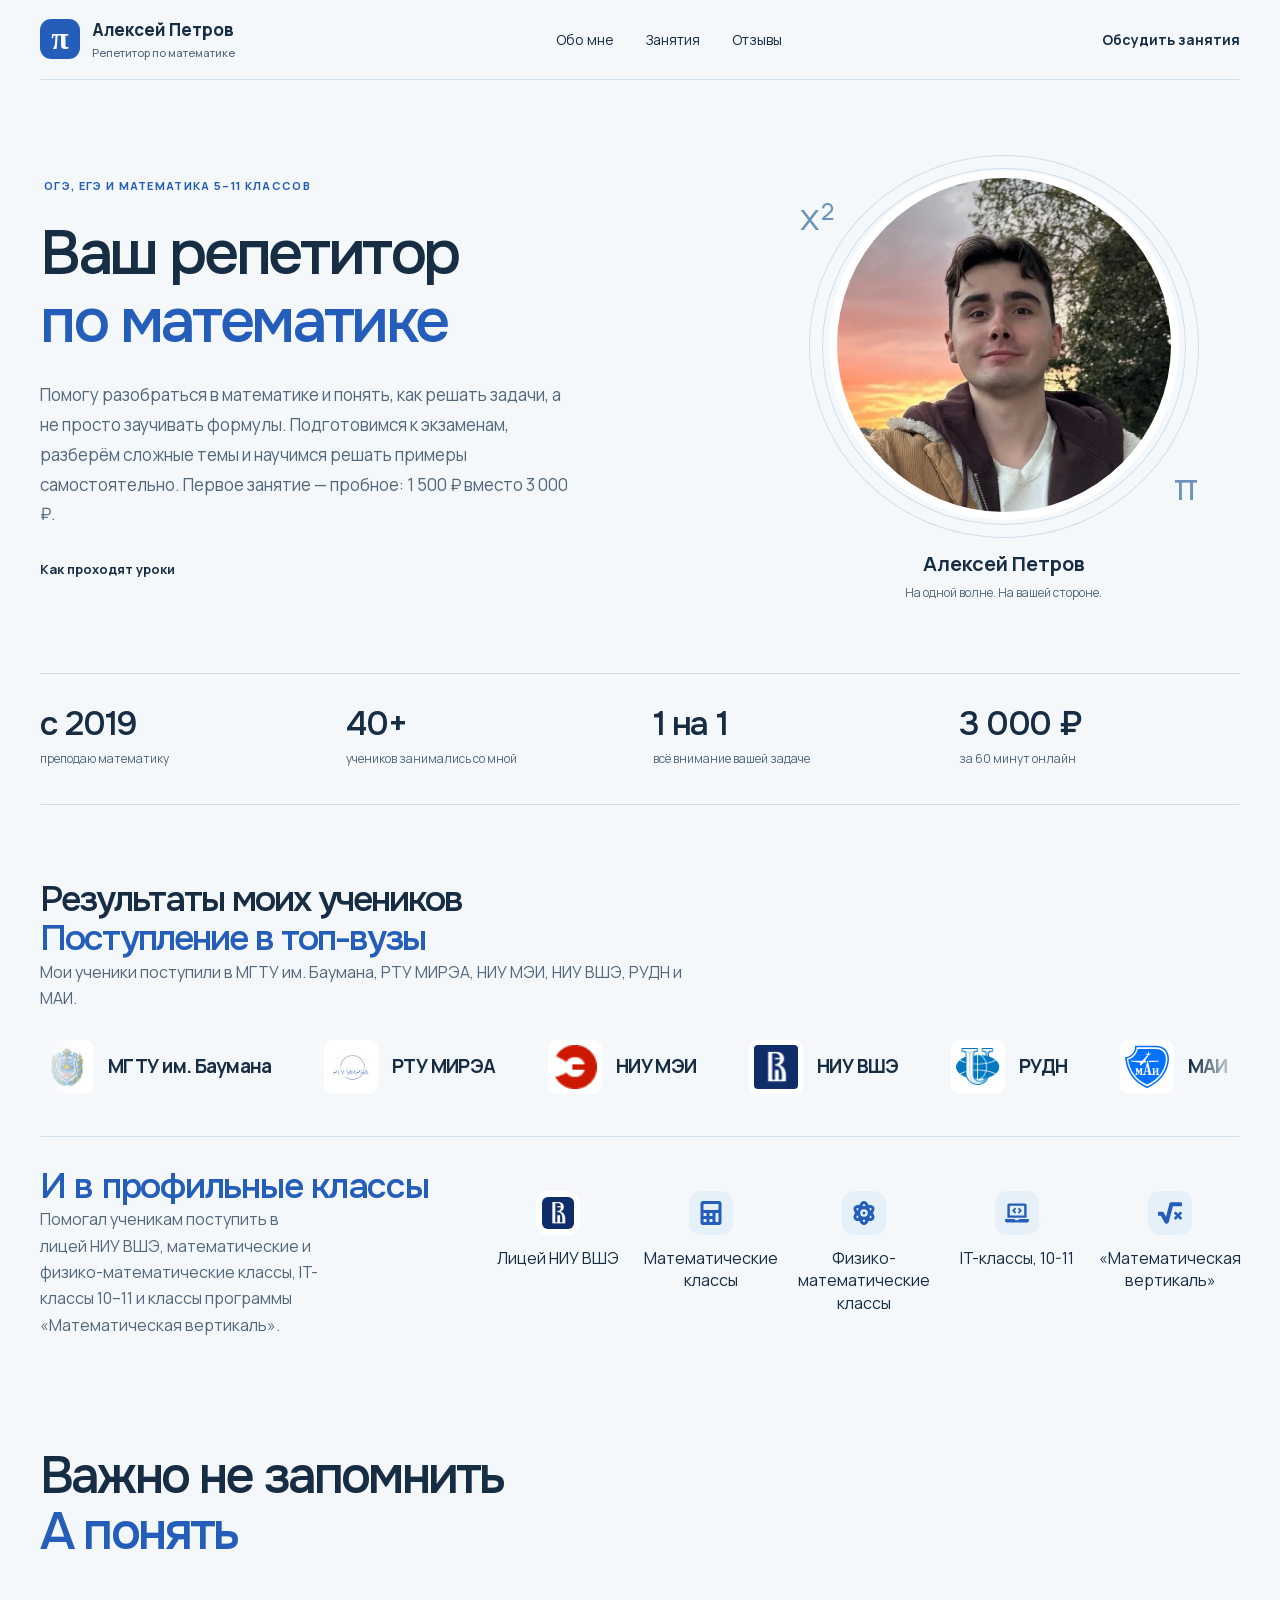
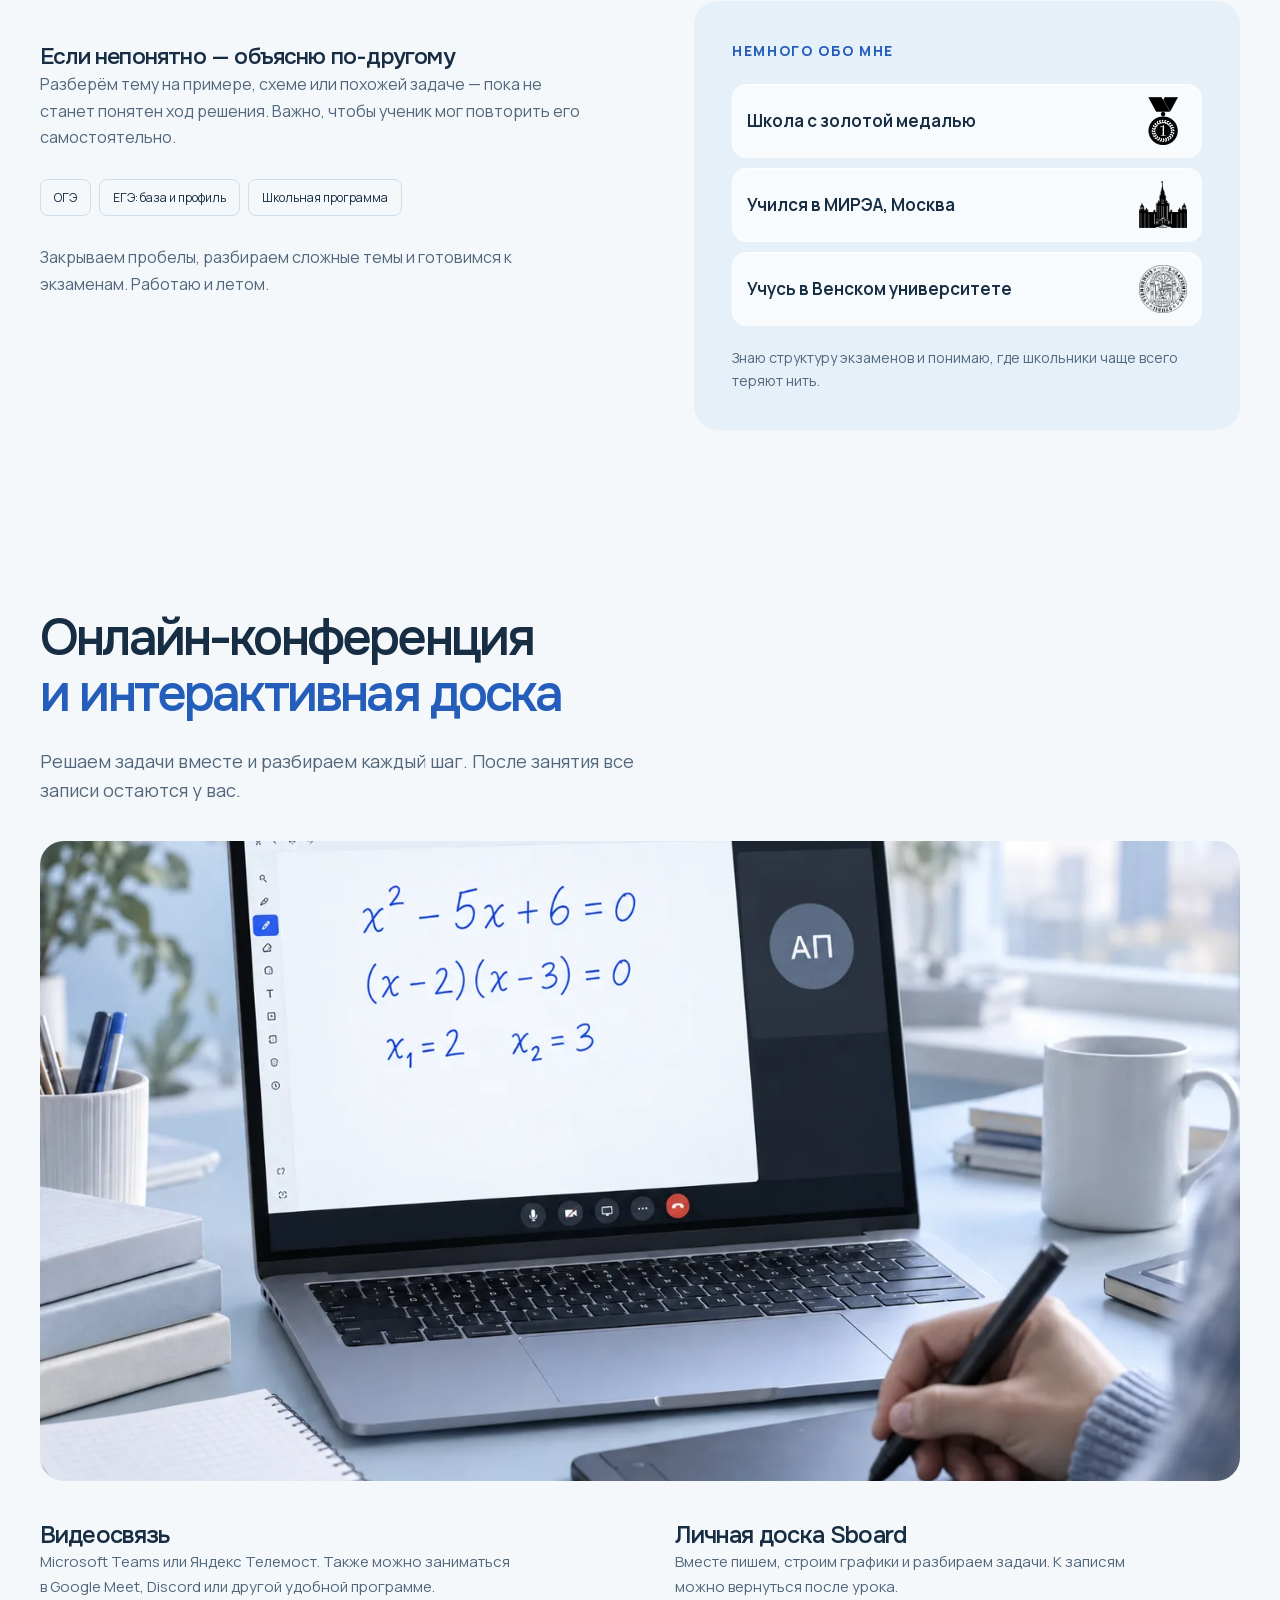
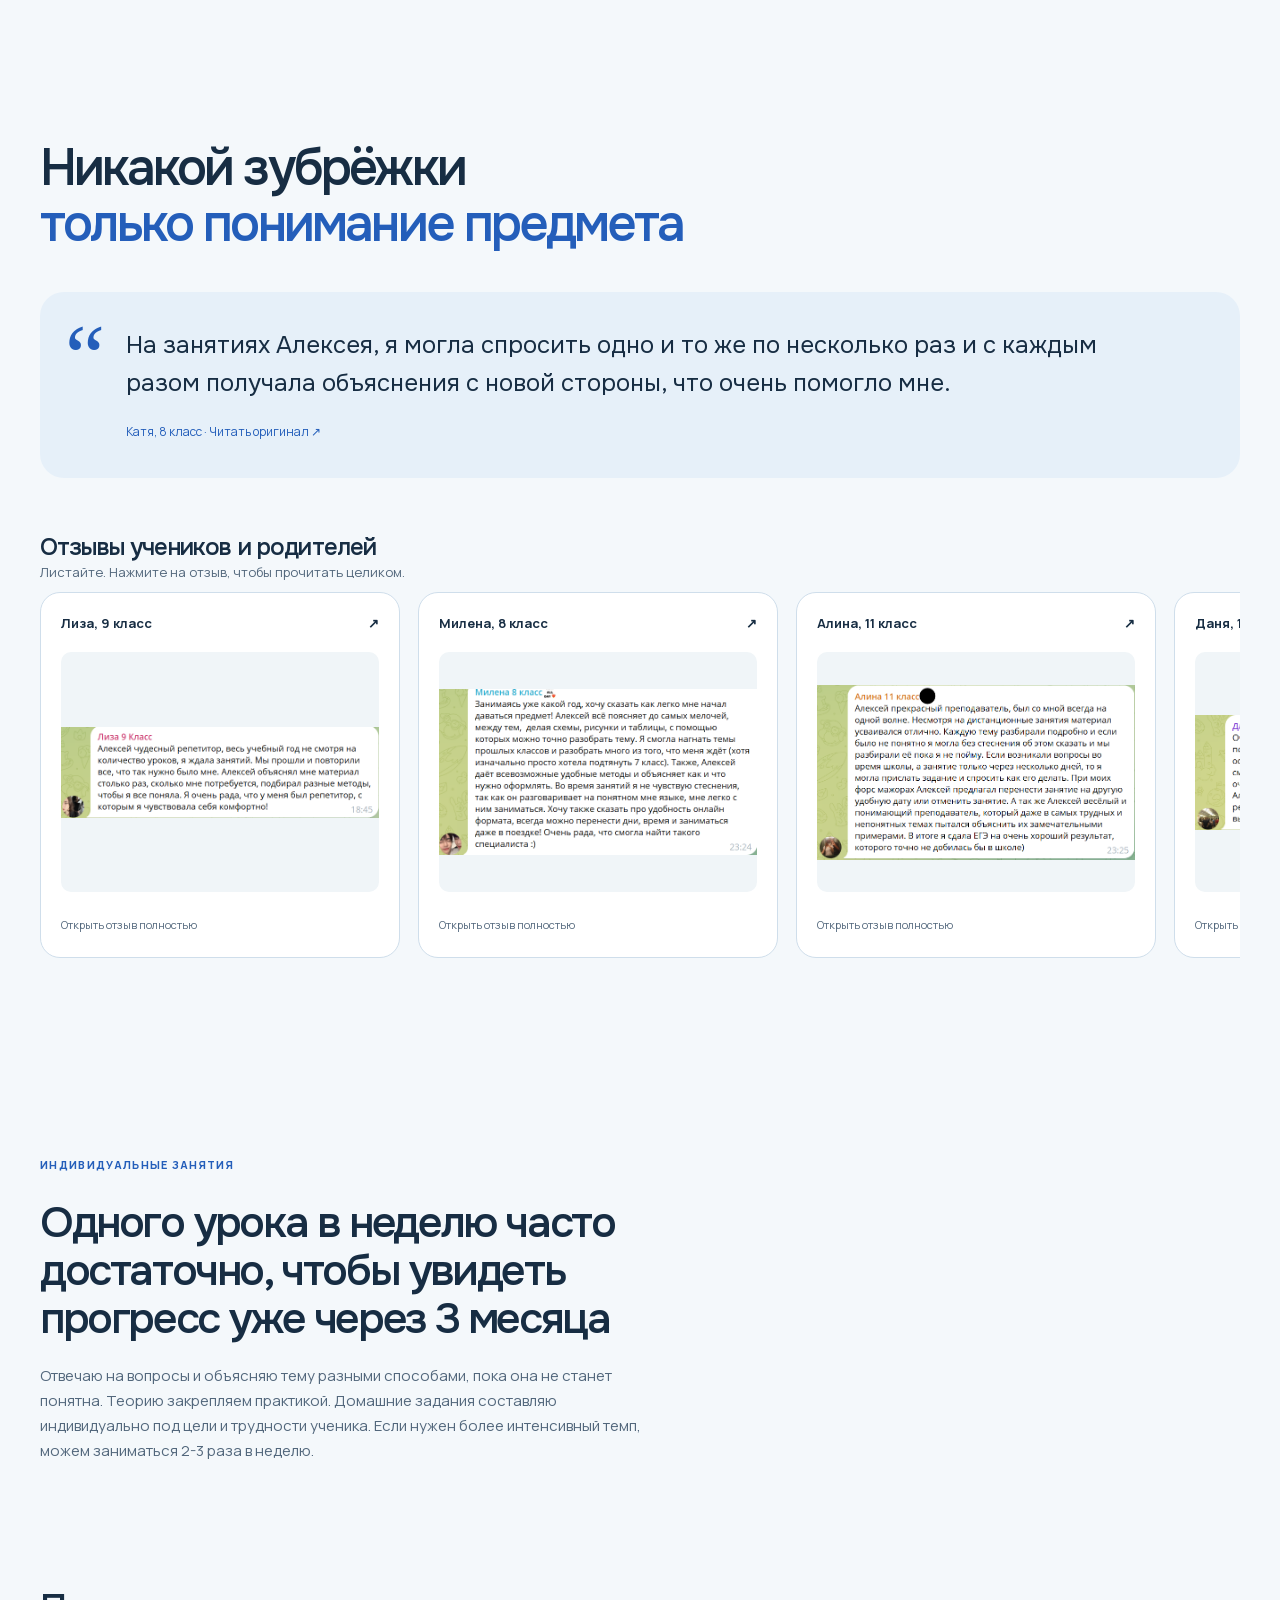
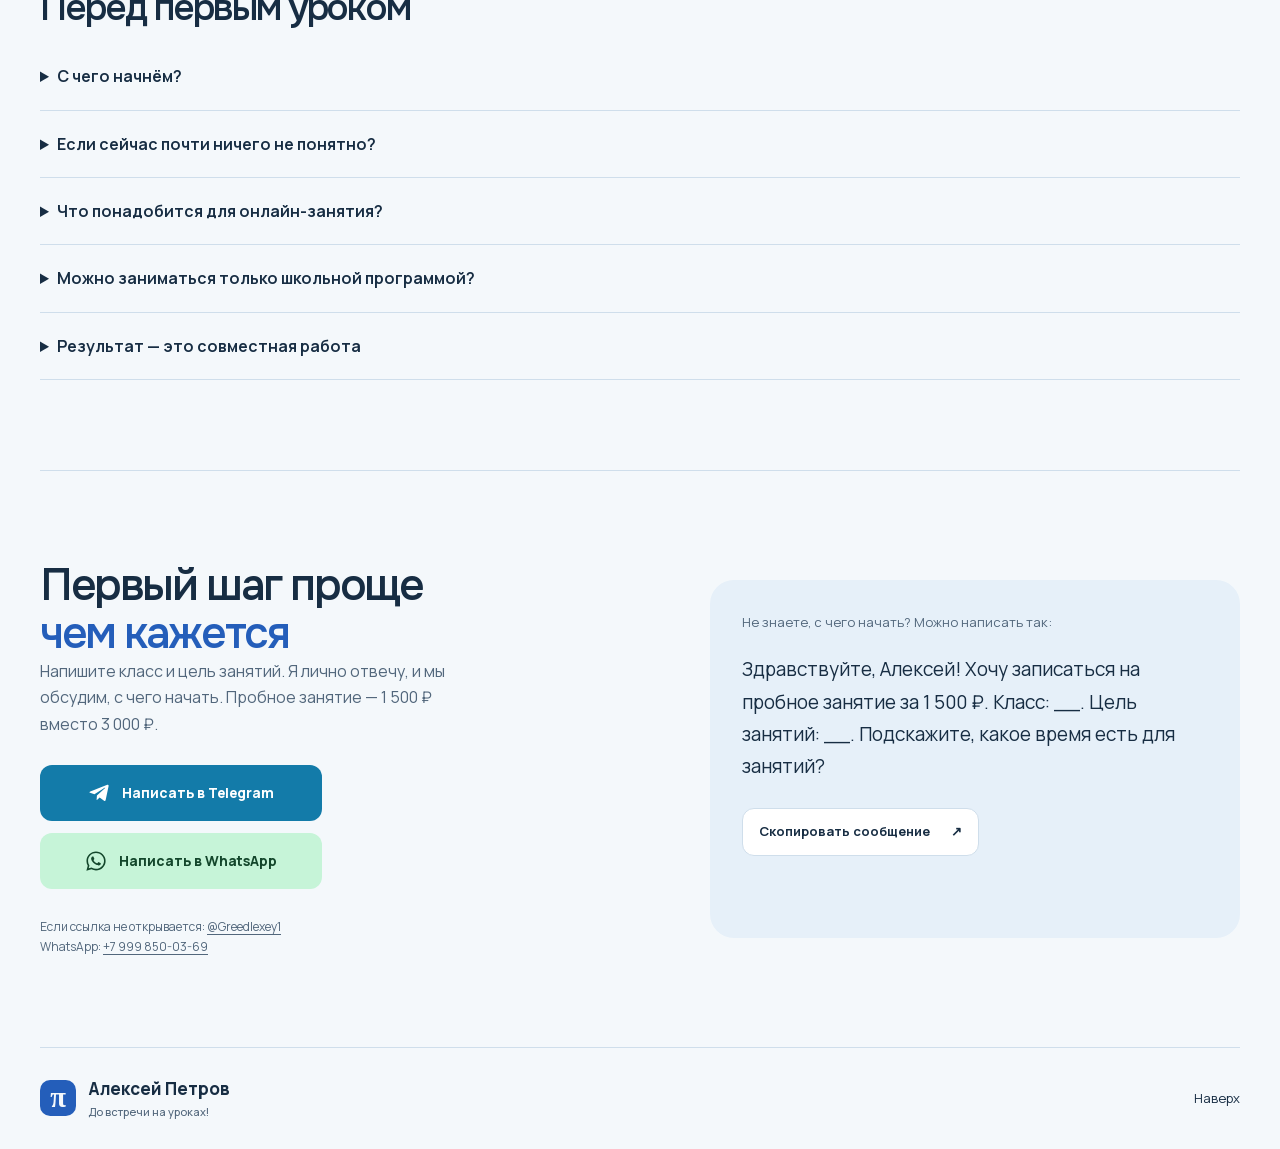
==== commit da3d3e28: "Merge trial offer update and remove price card" ====
--- a/index.html
+++ b/index.html
@@ -1,4 +1,4 @@
-<!DOCTYPE html><html lang="ru"><head><meta charSet="utf-8"/><meta name="viewport" content="width=device-width, initial-scale=1"/><link rel="preload" href="/favicon.svg" as="image"/><link rel="preload" href="/universities/bmstu.png" as="image"/><link rel="preload" href="/universities/mirea.svg" as="image"/><link rel="preload" href="/universities/mpei.ico" as="image"/><link rel="preload" href="/universities/hse.png" as="image"/><link rel="preload" href="/universities/rudn-mark.webp" as="image"/><link rel="preload" href="/universities/mai.svg" as="image"/><link rel="preload" href="/education/gold-medal.png" as="image"/><link rel="preload" href="/education/mirea-mark.png" as="image"/><link rel="preload" href="/education/vienna-university.png" as="image"/><link rel="stylesheet" href="/_next/static/css/index.2mwzbn7Q.css" data-rsc-css-href="/_next/static/css/index.2mwzbn7Q.css" data-precedence="vite-rsc/importer-resources"/><link rel="modulepreload" fetchPriority="low" href="/_next/static/chunks/index-Cg0OZClX.js"/><script src="/_next/static/chunks/rolldown-runtime-C60lm6uB.js" type="module" async=""></script><script src="/_next/static/chunks/framework-BgSIrAUN.js" type="module" async=""></script><link rel="modulepreload" href="/_next/static/chunks/layout-segment-context-qQIs9syf.js" crossorigin=""/><link rel="modulepreload" href="/_next/static/chunks/yandex-metrika-D4iXKdNX.js" crossorigin=""/><link rel="modulepreload" href="/_next/static/chunks/script-By6DzdTH.js" crossorigin=""/><link rel="modulepreload" href="/_next/static/chunks/google-ads-tag-B5XSy1Rm.js" crossorigin=""/><link rel="modulepreload" href="/_next/static/chunks/contact-actions-BwGZv8sA.js" crossorigin=""/><title>Алексей Петров — репетитор по математике</title><meta name="description" content="Подготовка к ОГЭ и ЕГЭ, повышение успеваемости для учеников 5–11 классов. Индивидуальные онлайн-занятия по математике."/><link rel="shortcut icon" href="/favicon.svg?v=3"/><link rel="icon" href="/favicon.svg?v=3"/><script>Object.assign(((self[Symbol.for("vinext.navigationRuntime")]??={bootstrap:{routeManifest:null},functions:{}}).bootstrap.rsc??={rsc:[]}),{params:{},nav:{"pathname":"/","searchParams":[]}})</script><link rel="modulepreload" href="/_next/static/chunks/index-Cg0OZClX.js" />
+<!DOCTYPE html><html lang="ru"><head><meta charSet="utf-8"/><meta name="viewport" content="width=device-width, initial-scale=1"/><link rel="preload" href="/favicon.svg" as="image"/><link rel="preload" href="/universities/bmstu.png" as="image"/><link rel="preload" href="/universities/mirea.svg" as="image"/><link rel="preload" href="/universities/mpei.ico" as="image"/><link rel="preload" href="/universities/hse.png" as="image"/><link rel="preload" href="/universities/rudn-mark.webp" as="image"/><link rel="preload" href="/universities/mai.svg" as="image"/><link rel="preload" href="/education/gold-medal.png" as="image"/><link rel="preload" href="/education/mirea-mark.png" as="image"/><link rel="preload" href="/education/vienna-university.png" as="image"/><link rel="stylesheet" href="/_next/static/css/index.2mwzbn7Q.css" data-rsc-css-href="/_next/static/css/index.2mwzbn7Q.css" data-precedence="vite-rsc/importer-resources"/><link rel="modulepreload" fetchPriority="low" href="/_next/static/chunks/index-CpmRWnlw.js"/><script src="/_next/static/chunks/rolldown-runtime-C60lm6uB.js" type="module" async=""></script><script src="/_next/static/chunks/framework-BgSIrAUN.js" type="module" async=""></script><link rel="modulepreload" href="/_next/static/chunks/layout-segment-context-DUCtCOd5.js" crossorigin=""/><link rel="modulepreload" href="/_next/static/chunks/yandex-metrika-DJTzfbTe.js" crossorigin=""/><link rel="modulepreload" href="/_next/static/chunks/script-C5gPnyIH.js" crossorigin=""/><link rel="modulepreload" href="/_next/static/chunks/google-ads-tag-Dxy0GmOr.js" crossorigin=""/><link rel="modulepreload" href="/_next/static/chunks/contact-actions-2gtHUsb9.js" crossorigin=""/><title>Алексей Петров — репетитор по математике</title><meta name="description" content="Подготовка к ОГЭ и ЕГЭ, повышение успеваемости для учеников 5–11 классов. Индивидуальные онлайн-занятия по математике."/><link rel="shortcut icon" href="/favicon.svg?v=3"/><link rel="icon" href="/favicon.svg?v=3"/><script>Object.assign(((self[Symbol.for("vinext.navigationRuntime")]??={bootstrap:{routeManifest:null},functions:{}}).bootstrap.rsc??={rsc:[]}),{params:{},nav:{"pathname":"/","searchParams":[]}})</script><link rel="modulepreload" href="/_next/static/chunks/index-CpmRWnlw.js" />
 <link rel="preload" href="/_next/static/_vinext_fonts/manrope-76eca2803f7f/manrope-c9a5f13c.woff2" as="font" type="font/woff2" crossorigin />
 <link rel="preload" href="/_next/static/_vinext_fonts/manrope-76eca2803f7f/manrope-81401990.woff2" as="font" type="font/woff2" crossorigin />
 <link rel="preload" href="/_next/static/_vinext_fonts/onest-5a9ab5526773/onest-8faa2f9b.woff2" as="font" type="font/woff2" crossorigin />
@@ -148,4 +148,4 @@
 
 .__variable_onest_1gwb0wa { --font-onest: 'Onest', 'Onest Fallback'; }
 </style>
-</head><body class="__variable_manrope_18bkbal __variable_onest_1gwb0wa"><a class="skip-link" href="#main">Перейти к содержанию</a><header class="site-header container"><a class="brand" href="#top"><img src="/favicon.svg" width="40" height="40" alt=""/><span>Алексей Петров<small>Репетитор по математике</small></span></a><nav aria-label="Основная навигация"><a href="#about">Обо мне</a><a href="#lessons">Занятия</a><a href="#reviews">Отзывы</a></nav><a class="header-link" href="#contact">Обсудить занятия</a></header><main id="main"><section class="hero container" id="top"><div class="hero-copy"><p class="eyebrow">ОГЭ, ЕГЭ и математика 5–11 классов</p><h1>Ваш репетитор<br/><span>по математике</span></h1><p class="lead">Помогу разобраться в математике и понять, как решать задачи, а не просто заучивать формулы. Подготовимся к экзаменам, разберём сложные темы и научимся решать примеры самостоятельно.</p><div class="hero-actions"><a class="text-link" href="#format">Как проходят уроки</a></div></div><figure class="hero-portrait"><div class="portrait-halo" aria-hidden="true"><span>х²</span><span>π</span></div><img src="/alexey.webp" width="640" height="640" fetchPriority="high" alt="Алексей Петров, ваш преподаватель математики"/><figcaption><strong>Алексей Петров</strong><span>На одной волне. На вашей стороне.</span></figcaption></figure></section><section class="facts container" aria-label="О занятиях"><div><strong>с 2019</strong><span>преподаю математику</span></div><div><strong>40+</strong><span>учеников занимались со мной</span></div><div><strong>1 на 1</strong><span>всё внимание вашей задаче</span></div><div><strong>3 000 ₽</strong><span>за 60 минут онлайн</span></div></section><section class="university-section container"><div class="university-heading"><h2>Результаты моих учеников<br/><span>Поступление в топ-вузы</span></h2><p>Мои ученики поступили в МГТУ им. Баумана, РТУ МИРЭА, НИУ МЭИ, НИУ ВШЭ, РУДН и МАИ.</p></div><div class="university-window"><div class="university-track"><div class="university-group"><div class="university"><img src="/universities/bmstu.png" width="54" height="54" alt=""/><strong>МГТУ им. Баумана</strong></div><div class="university"><img src="/universities/mirea.svg" width="54" height="54" alt=""/><strong>РТУ МИРЭА</strong></div><div class="university"><img src="/universities/mpei.ico" width="54" height="54" alt=""/><strong>НИУ МЭИ</strong></div><div class="university"><img src="/universities/hse.png" width="54" height="54" alt=""/><strong>НИУ ВШЭ</strong></div><div class="university"><img src="/universities/rudn-mark.webp" width="54" height="54" alt=""/><strong>РУДН</strong></div><div class="university"><img src="/universities/mai.svg" width="54" height="54" alt=""/><strong>МАИ</strong></div></div><div class="university-group" aria-hidden="true"><div class="university"><img src="/universities/bmstu.png" width="54" height="54" alt=""/><strong>МГТУ им. Баумана</strong></div><div class="university"><img src="/universities/mirea.svg" width="54" height="54" alt=""/><strong>РТУ МИРЭА</strong></div><div class="university"><img src="/universities/mpei.ico" width="54" height="54" alt=""/><strong>НИУ МЭИ</strong></div><div class="university"><img src="/universities/hse.png" width="54" height="54" alt=""/><strong>НИУ ВШЭ</strong></div><div class="university"><img src="/universities/rudn-mark.webp" width="54" height="54" alt=""/><strong>РУДН</strong></div><div class="university"><img src="/universities/mai.svg" width="54" height="54" alt=""/><strong>МАИ</strong></div></div></div></div><div class="class-results"><div><h3>И в профильные классы</h3><p>Помогал ученикам поступить в лицей НИУ ВШЭ, математические и физико-математические классы, IT-классы 10–11 и классы программы «Математическая вертикаль».</p></div><div class="class-result-grid"><div class="class-result"><img src="/universities/hse.png" width="44" height="44" alt=""/><span>Лицей НИУ ВШЭ</span></div><div class="class-result"><svg stroke="currentColor" fill="currentColor" stroke-width="0" viewBox="0 0 448 512" aria-hidden="true" height="1em" width="1em" xmlns="http://www.w3.org/2000/svg"><path d="M400 0H48C22.4 0 0 22.4 0 48v416c0 25.6 22.4 48 48 48h352c25.6 0 48-22.4 48-48V48c0-25.6-22.4-48-48-48zM128 435.2c0 6.4-6.4 12.8-12.8 12.8H76.8c-6.4 0-12.8-6.4-12.8-12.8v-38.4c0-6.4 6.4-12.8 12.8-12.8h38.4c6.4 0 12.8 6.4 12.8 12.8v38.4zm0-128c0 6.4-6.4 12.8-12.8 12.8H76.8c-6.4 0-12.8-6.4-12.8-12.8v-38.4c0-6.4 6.4-12.8 12.8-12.8h38.4c6.4 0 12.8 6.4 12.8 12.8v38.4zm128 128c0 6.4-6.4 12.8-12.8 12.8h-38.4c-6.4 0-12.8-6.4-12.8-12.8v-38.4c0-6.4 6.4-12.8 12.8-12.8h38.4c6.4 0 12.8 6.4 12.8 12.8v38.4zm0-128c0 6.4-6.4 12.8-12.8 12.8h-38.4c-6.4 0-12.8-6.4-12.8-12.8v-38.4c0-6.4 6.4-12.8 12.8-12.8h38.4c6.4 0 12.8 6.4 12.8 12.8v38.4zm128 128c0 6.4-6.4 12.8-12.8 12.8h-38.4c-6.4 0-12.8-6.4-12.8-12.8V268.8c0-6.4 6.4-12.8 12.8-12.8h38.4c6.4 0 12.8 6.4 12.8 12.8v166.4zm0-256c0 6.4-6.4 12.8-12.8 12.8H76.8c-6.4 0-12.8-6.4-12.8-12.8V76.8C64 70.4 70.4 64 76.8 64h294.4c6.4 0 12.8 6.4 12.8 12.8v102.4z"></path></svg><span>Математические классы</span></div><div class="class-result"><svg stroke="currentColor" fill="currentColor" stroke-width="0" viewBox="0 0 448 512" aria-hidden="true" height="1em" width="1em" xmlns="http://www.w3.org/2000/svg"><path d="M223.99908,224a32,32,0,1,0,32.00782,32A32.06431,32.06431,0,0,0,223.99908,224Zm214.172-96c-10.877-19.5-40.50979-50.75-116.27544-41.875C300.39168,34.875,267.63386,0,223.99908,0s-76.39066,34.875-97.89653,86.125C50.3369,77.375,20.706,108.5,9.82907,128-6.54984,157.375-5.17484,201.125,34.958,256-5.17484,310.875-6.54984,354.625,9.82907,384c29.13087,52.375,101.64652,43.625,116.27348,41.875C147.60842,477.125,180.36429,512,223.99908,512s76.3926-34.875,97.89652-86.125c14.62891,1.75,87.14456,10.5,116.27544-41.875C454.55,354.625,453.175,310.875,413.04017,256,453.175,201.125,454.55,157.375,438.171,128ZM63.33886,352c-4-7.25-.125-24.75,15.00391-48.25,6.87695,6.5,14.12891,12.875,21.88087,19.125,1.625,13.75,4,27.125,6.75,40.125C82.34472,363.875,67.09081,358.625,63.33886,352Zm36.88478-162.875c-7.752,6.25-15.00392,12.625-21.88087,19.125-15.12891-23.5-19.00392-41-15.00391-48.25,3.377-6.125,16.37891-11.5,37.88478-11.5,1.75,0,3.875.375,5.75.375C104.09864,162.25,101.84864,175.625,100.22364,189.125ZM223.99908,64c9.50195,0,22.25586,13.5,33.88282,37.25-11.252,3.75-22.50391,8-33.88282,12.875-11.377-4.875-22.62892-9.125-33.88283-12.875C201.74516,77.5,214.49712,64,223.99908,64Zm0,384c-9.502,0-22.25392-13.5-33.88283-37.25,11.25391-3.75,22.50587-8,33.88283-12.875C235.378,402.75,246.62994,407,257.8819,410.75,246.25494,434.5,233.501,448,223.99908,448Zm0-112a80,80,0,1,1,80-80A80.00023,80.00023,0,0,1,223.99908,336ZM384.6593,352c-3.625,6.625-19.00392,11.875-43.63479,11,2.752-13,5.127-26.375,6.752-40.125,7.75195-6.25,15.00391-12.625,21.87891-19.125C384.7843,327.25,388.6593,344.75,384.6593,352ZM369.65538,208.25c-6.875-6.5-14.127-12.875-21.87891-19.125-1.625-13.5-3.875-26.875-6.752-40.25,1.875,0,4.002-.375,5.752-.375,21.50391,0,34.50782,5.375,37.88283,11.5C388.6593,167.25,384.7843,184.75,369.65538,208.25Z"></path></svg><span>Физико-математические классы</span></div><div class="class-result"><svg stroke="currentColor" fill="currentColor" stroke-width="0" viewBox="0 0 640 512" aria-hidden="true" height="1em" width="1em" xmlns="http://www.w3.org/2000/svg"><path d="M255.03 261.65c6.25 6.25 16.38 6.25 22.63 0l11.31-11.31c6.25-6.25 6.25-16.38 0-22.63L253.25 192l35.71-35.72c6.25-6.25 6.25-16.38 0-22.63l-11.31-11.31c-6.25-6.25-16.38-6.25-22.63 0l-58.34 58.34c-6.25 6.25-6.25 16.38 0 22.63l58.35 58.34zm96.01-11.3l11.31 11.31c6.25 6.25 16.38 6.25 22.63 0l58.34-58.34c6.25-6.25 6.25-16.38 0-22.63l-58.34-58.34c-6.25-6.25-16.38-6.25-22.63 0l-11.31 11.31c-6.25 6.25-6.25 16.38 0 22.63L386.75 192l-35.71 35.72c-6.25 6.25-6.25 16.38 0 22.63zM624 416H381.54c-.74 19.81-14.71 32-32.74 32H288c-18.69 0-33.02-17.47-32.77-32H16c-8.8 0-16 7.2-16 16v16c0 35.2 28.8 64 64 64h512c35.2 0 64-28.8 64-64v-16c0-8.8-7.2-16-16-16zM576 48c0-26.4-21.6-48-48-48H112C85.6 0 64 21.6 64 48v336h512V48zm-64 272H128V64h384v256z"></path></svg><span>IT-классы, 10-11</span></div><div class="class-result"><svg stroke="currentColor" fill="currentColor" stroke-width="0" viewBox="0 0 576 512" aria-hidden="true" height="1em" width="1em" xmlns="http://www.w3.org/2000/svg"><path d="M571.31 251.31l-22.62-22.62c-6.25-6.25-16.38-6.25-22.63 0L480 274.75l-46.06-46.06c-6.25-6.25-16.38-6.25-22.63 0l-22.62 22.62c-6.25 6.25-6.25 16.38 0 22.63L434.75 320l-46.06 46.06c-6.25 6.25-6.25 16.38 0 22.63l22.62 22.62c6.25 6.25 16.38 6.25 22.63 0L480 365.25l46.06 46.06c6.25 6.25 16.38 6.25 22.63 0l22.62-22.62c6.25-6.25 6.25-16.38 0-22.63L525.25 320l46.06-46.06c6.25-6.25 6.25-16.38 0-22.63zM552 0H307.65c-14.54 0-27.26 9.8-30.95 23.87l-84.79 322.8-58.41-106.1A32.008 32.008 0 0 0 105.47 224H24c-13.25 0-24 10.74-24 24v48c0 13.25 10.75 24 24 24h43.62l88.88 163.73C168.99 503.5 186.3 512 204.94 512c17.27 0 44.44-9 54.28-41.48L357.03 96H552c13.25 0 24-10.75 24-24V24c0-13.26-10.75-24-24-24z"></path></svg><span>«Математическая вертикаль»</span></div></div></div></section><section class="section container" id="about"><h2>Важно не запомнить<br/><span>А понять</span></h2><div class="about-grid"><article class="approach"><h3>Если непонятно — объясню по-другому</h3><p>Разберём тему на примере, схеме или похожей задаче — пока не станет понятен ход решения. Важно, чтобы ученик мог повторить его самостоятельно.</p><div class="subject-tags"><span>ОГЭ</span><span>ЕГЭ: база и профиль</span><span>Школьная программа</span></div><p>Закрываем пробелы, разбираем сложные темы и готовимся к экзаменам. Работаю и летом.</p></article><article class="education"><p class="eyebrow">Немного обо мне</p><div class="education-places"><div class="education-item"><p>Школа с золотой медалью</p><img src="/education/gold-medal.png" width="48" height="48" alt="Золотая школьная медаль"/></div><div class="education-item"><p>Учился в МИРЭА, Москва</p><img src="/education/mirea-mark.png" width="48" height="48" alt="Эмблема МИРЭА"/></div><div class="education-item"><p>Учусь в Венском университете</p><img src="/education/vienna-university.png" width="48" height="48" alt="Печать Венского университета"/></div></div><p>Знаю структуру экзаменов и понимаю, где школьники чаще всего теряют нить.</p></article></div></section><section class="section container format-section" id="format"><h2>Онлайн-конференция<br/><span>и интерактивная доска</span></h2><p class="section-lead">Решаем задачи вместе и разбираем каждый шаг. После занятия все записи остаются у вас.</p><figure class="lesson-visual"><img src="/lesson-illustration.webp" width="1536" height="1024" loading="lazy" alt="Иллюстрация онлайн-урока: видеосвязь, математические записи на общей доске и графический планшет"/></figure><div class="format-details"><div><h3>Видеосвязь</h3><p>Microsoft Teams или Яндекс Телемост. Также можно заниматься в Google Meet, Discord или другой удобной программе.</p></div><div><h3>Личная доска Sboard</h3><p>Вместе пишем, строим графики и разбираем задачи. К записям можно вернуться после урока.</p></div></div></section><section class="section container reviews-section" id="reviews"><h2>Никакой зубрёжки<br/><span>только понимание предмета</span></h2><div class="featured-review"><span class="quote-mark" aria-hidden="true">“</span><blockquote>На занятиях Алексея, я могла спросить одно и то же по несколько раз и с каждым разом получала объяснения с новой стороны, что очень помогло мне.</blockquote><a href="/reviews/katya.png" target="_blank" rel="noreferrer">Катя, 8 класс · Читать оригинал ↗</a></div><div class="reviews-heading"><h3>Отзывы учеников и родителей</h3><p>Листайте. Нажмите на отзыв, чтобы прочитать целиком.</p></div><div class="reviews-rail" tabindex="0" aria-label="Галерея отзывов, прокручивается горизонтально"><a class="review-card" href="/reviews/liza.png" target="_blank" rel="noreferrer"><span>Лиза, 9 класс<span aria-hidden="true">↗</span></span><img src="/reviews/liza.png" loading="lazy" alt="Оригинал отзыва: Лиза, 9 класс"/><small>Открыть отзыв полностью</small></a><a class="review-card" href="/reviews/milena.png" target="_blank" rel="noreferrer"><span>Милена, 8 класс<span aria-hidden="true">↗</span></span><img src="/reviews/milena.png" loading="lazy" alt="Оригинал отзыва: Милена, 8 класс"/><small>Открыть отзыв полностью</small></a><a class="review-card" href="/reviews/alina.png" target="_blank" rel="noreferrer"><span>Алина, 11 класс<span aria-hidden="true">↗</span></span><img src="/reviews/alina.png" loading="lazy" alt="Оригинал отзыва: Алина, 11 класс"/><small>Открыть отзыв полностью</small></a><a class="review-card" href="/reviews/danya.png" target="_blank" rel="noreferrer"><span>Даня, 11 класс<span aria-hidden="true">↗</span></span><img src="/reviews/danya.png" loading="lazy" alt="Оригинал отзыва: Даня, 11 класс"/><small>Открыть отзыв полностью</small></a><a class="review-card" href="/reviews/arina.png" target="_blank" rel="noreferrer"><span>Арина, 11 класс<span aria-hidden="true">↗</span></span><img src="/reviews/arina.png" loading="lazy" alt="Оригинал отзыва: Арина, 11 класс"/><small>Открыть отзыв полностью</small></a><a class="review-card" href="/reviews/anya.png" target="_blank" rel="noreferrer"><span>Аня, 9 класс<span aria-hidden="true">↗</span></span><img src="/reviews/anya.png" loading="lazy" alt="Оригинал отзыва: Аня, 9 класс"/><small>Открыть отзыв полностью</small></a><a class="review-card" href="/reviews/katya.png" target="_blank" rel="noreferrer"><span>Катя, 8 класс<span aria-hidden="true">↗</span></span><img src="/reviews/katya.png" loading="lazy" alt="Оригинал отзыва: Катя, 8 класс"/><small>Открыть отзыв полностью</small></a><a class="review-card" href="/reviews/kirill.png" target="_blank" rel="noreferrer"><span>Кирилл, 9 класс<span aria-hidden="true">↗</span></span><img src="/reviews/kirill.png" loading="lazy" alt="Оригинал отзыва: Кирилл, 9 класс"/><small>Открыть отзыв полностью</small></a><a class="review-card" href="/reviews/lera.png" target="_blank" rel="noreferrer"><span>Лера, подготовка к ОГЭ<span aria-hidden="true">↗</span></span><img src="/reviews/lera.png" loading="lazy" alt="Оригинал отзыва: Лера, подготовка к ОГЭ"/><small>Открыть отзыв полностью</small></a><a class="review-card" href="/reviews/fedya.jpg" target="_blank" rel="noreferrer"><span>Екатерина, мама Феди<span aria-hidden="true">↗</span></span><img src="/reviews/fedya.jpg" loading="lazy" alt="Оригинал отзыва: Екатерина, мама Феди"/><small>Открыть отзыв полностью</small></a><a class="review-card" href="/reviews/kristina.png" target="_blank" rel="noreferrer"><span>Кристина, мама ученика<span aria-hidden="true">↗</span></span><img src="/reviews/kristina.png" loading="lazy" alt="Оригинал отзыва: Кристина, мама ученика"/><small>Открыть отзыв полностью</small></a></div></section><section class="section container pricing-section" id="lessons"><div class="pricing-copy"><p class="eyebrow">Индивидуальные занятия</p><h2>Одного урока в неделю часто достаточно, чтобы увидеть прогресс уже через 3 месяца</h2><p>Отвечаю на вопросы и объясняю тему разными способами, пока она не станет понятна. Теорию закрепляем практикой. Домашние задания составляю индивидуально под цели и трудности ученика. Если нужен более интенсивный темп, можем заниматься 2-3 раза в неделю.</p></div></section><section class="section container faq"><h2>Перед первым уроком</h2><div><details><summary>С чего начнём?</summary><p>Напишите, в каком классе учится ученик и какая цель: экзамен, оценки или конкретные темы. Обсудим задачи и подберём удобное время для занятия.</p></details><details><summary>Если сейчас почти ничего не понятно?</summary><p>Начнём с того места, где появились трудности. Подберём понятные примеры и будем двигаться постепенно. На уроках можно переспрашивать и ошибаться.</p></details><details><summary>Что понадобится для онлайн-занятия?</summary><p>Компьютер или ноутбук, интернет и микрофон. Ссылку на конференцию и личную доску я пришлю перед уроком.</p></details><details><summary>Можно заниматься только школьной программой?</summary><p>Да. Работаю с учениками 5–11 классов: помогаю разобраться в алгебре и геометрии, закрыть пробелы и повысить успеваемость.</p></details><details><summary>Результат — это совместная работа</summary><p>Я помогу разобраться в теме, объясню сложное и покажу, как решать задачи. Но прогресс зависит и от самого ученика: важно включаться в работу на занятиях и регулярно выполнять домашние задания.</p></details></div></section><section class="section container contact-section" id="contact"><div class="contact-intro"><h2>Первый шаг проще<br/><span>чем кажется</span></h2><p>Напишите класс и цель занятий. Я лично отвечу, и мы обсудим, с чего начать.</p><div class="contact-links"><a class="button telegram" href="https://t.me/Greedlexey1?text=%D0%97%D0%B4%D1%80%D0%B0%D0%B2%D1%81%D1%82%D0%B2%D1%83%D0%B9%D1%82%D0%B5%2C%20%D0%90%D0%BB%D0%B5%D0%BA%D1%81%D0%B5%D0%B9!%20%D0%98%D1%89%D1%83%20%D1%80%D0%B5%D0%BF%D0%B5%D1%82%D0%B8%D1%82%D0%BE%D1%80%D0%B0%20%D0%BF%D0%BE%20%D0%BC%D0%B0%D1%82%D0%B5%D0%BC%D0%B0%D1%82%D0%B8%D0%BA%D0%B5.%20%D0%9A%D0%BB%D0%B0%D1%81%D1%81%3A%20__.%20%D0%A6%D0%B5%D0%BB%D1%8C%20%D0%B7%D0%B0%D0%BD%D1%8F%D1%82%D0%B8%D0%B9%3A%20__.%20%D0%9F%D0%BE%D0%B4%D1%81%D0%BA%D0%B0%D0%B6%D0%B8%D1%82%D0%B5%2C%20%D0%BA%D0%B0%D0%BA%D0%BE%D0%B5%20%D0%B2%D1%80%D0%B5%D0%BC%D1%8F%20%D0%B5%D1%81%D1%82%D1%8C%20%D0%B4%D0%BB%D1%8F%20%D0%B7%D0%B0%D0%BD%D1%8F%D1%82%D0%B8%D0%B9%3F" target="_blank" rel="noreferrer"><svg stroke="currentColor" fill="currentColor" stroke-width="0" viewBox="0 0 448 512" aria-hidden="true" height="1em" width="1em" xmlns="http://www.w3.org/2000/svg"><path d="M446.7 98.6l-67.6 318.8c-5.1 22.5-18.4 28.1-37.3 17.5l-103-75.9-49.7 47.8c-5.5 5.5-10.1 10.1-20.7 10.1l7.4-104.9 190.9-172.5c8.3-7.4-1.8-11.5-12.9-4.1L117.8 284 16.2 252.2c-22.1-6.9-22.5-22.1 4.6-32.7L418.2 66.4c18.4-6.9 34.5 4.1 28.5 32.2z"></path></svg>Написать в Telegram</a><a class="button whatsapp" href="https://wa.me/79998500369?text=%D0%97%D0%B4%D1%80%D0%B0%D0%B2%D1%81%D1%82%D0%B2%D1%83%D0%B9%D1%82%D0%B5%2C%20%D0%90%D0%BB%D0%B5%D0%BA%D1%81%D0%B5%D0%B9!%20%D0%A5%D0%BE%D1%87%D1%83%20%D0%BE%D0%B1%D1%81%D1%83%D0%B4%D0%B8%D1%82%D1%8C%20%D0%B7%D0%B0%D0%BD%D1%8F%D1%82%D0%B8%D1%8F%20%D0%BF%D0%BE%20%D0%BC%D0%B0%D1%82%D0%B5%D0%BC%D0%B0%D1%82%D0%B8%D0%BA%D0%B5." target="_blank" rel="noreferrer"><svg stroke="currentColor" fill="currentColor" stroke-width="0" viewBox="0 0 448 512" aria-hidden="true" height="1em" width="1em" xmlns="http://www.w3.org/2000/svg"><path d="M380.9 97.1C339 55.1 283.2 32 223.9 32c-122.4 0-222 99.6-222 222 0 39.1 10.2 77.3 29.6 111L0 480l117.7-30.9c32.4 17.7 68.9 27 106.1 27h.1c122.3 0 224.1-99.6 224.1-222 0-59.3-25.2-115-67.1-157zm-157 341.6c-33.2 0-65.7-8.9-94-25.7l-6.7-4-69.8 18.3L72 359.2l-4.4-7c-18.5-29.4-28.2-63.3-28.2-98.2 0-101.7 82.8-184.5 184.6-184.5 49.3 0 95.6 19.2 130.4 54.1 34.8 34.9 56.2 81.2 56.1 130.5 0 101.8-84.9 184.6-186.6 184.6zm101.2-138.2c-5.5-2.8-32.8-16.2-37.9-18-5.1-1.9-8.8-2.8-12.5 2.8-3.7 5.6-14.3 18-17.6 21.8-3.2 3.7-6.5 4.2-12 1.4-32.6-16.3-54-29.1-75.5-66-5.7-9.8 5.7-9.1 16.3-30.3 1.8-3.7.9-6.9-.5-9.7-1.4-2.8-12.5-30.1-17.1-41.2-4.5-10.8-9.1-9.3-12.5-9.5-3.2-.2-6.9-.2-10.6-.2-3.7 0-9.7 1.4-14.8 6.9-5.1 5.6-19.4 19-19.4 46.3 0 27.3 19.9 53.7 22.6 57.4 2.8 3.7 39.1 59.7 94.8 83.8 35.2 15.2 49 16.5 66.6 13.9 10.7-1.6 32.8-13.4 37.4-26.4 4.6-13 4.6-24.1 3.2-26.4-1.3-2.5-5-3.9-10.5-6.6z"></path></svg>Написать в WhatsApp</a></div><p class="contact-fallback">Если ссылка не открывается: <a href="https://t.me/Greedlexey1?text=%D0%97%D0%B4%D1%80%D0%B0%D0%B2%D1%81%D1%82%D0%B2%D1%83%D0%B9%D1%82%D0%B5%2C%20%D0%90%D0%BB%D0%B5%D0%BA%D1%81%D0%B5%D0%B9!%20%D0%98%D1%89%D1%83%20%D1%80%D0%B5%D0%BF%D0%B5%D1%82%D0%B8%D1%82%D0%BE%D1%80%D0%B0%20%D0%BF%D0%BE%20%D0%BC%D0%B0%D1%82%D0%B5%D0%BC%D0%B0%D1%82%D0%B8%D0%BA%D0%B5.%20%D0%9A%D0%BB%D0%B0%D1%81%D1%81%3A%20__.%20%D0%A6%D0%B5%D0%BB%D1%8C%20%D0%B7%D0%B0%D0%BD%D1%8F%D1%82%D0%B8%D0%B9%3A%20__.%20%D0%9F%D0%BE%D0%B4%D1%81%D0%BA%D0%B0%D0%B6%D0%B8%D1%82%D0%B5%2C%20%D0%BA%D0%B0%D0%BA%D0%BE%D0%B5%20%D0%B2%D1%80%D0%B5%D0%BC%D1%8F%20%D0%B5%D1%81%D1%82%D1%8C%20%D0%B4%D0%BB%D1%8F%20%D0%B7%D0%B0%D0%BD%D1%8F%D1%82%D0%B8%D0%B9%3F">@Greedlexey1</a><br/>WhatsApp: <a href="https://wa.me/79998500369?text=%D0%97%D0%B4%D1%80%D0%B0%D0%B2%D1%81%D1%82%D0%B2%D1%83%D0%B9%D1%82%D0%B5%2C%20%D0%90%D0%BB%D0%B5%D0%BA%D1%81%D0%B5%D0%B9!%20%D0%A5%D0%BE%D1%87%D1%83%20%D0%BE%D0%B1%D1%81%D1%83%D0%B4%D0%B8%D1%82%D1%8C%20%D0%B7%D0%B0%D0%BD%D1%8F%D1%82%D0%B8%D1%8F%20%D0%BF%D0%BE%20%D0%BC%D0%B0%D1%82%D0%B5%D0%BC%D0%B0%D1%82%D0%B8%D0%BA%D0%B5.">+7 999 850-03-69</a></p></div><div class="message-template"><p>Не знаете, с чего начать? Можно написать так:</p><blockquote>Здравствуйте, Алексей! Ищу репетитора по математике. Класс: __. Цель занятий: __. Подскажите, какое время есть для занятий?</blockquote><button type="button">Скопировать сообщение <span aria-hidden="true">↗</span></button><span class="copy-status" role="status"></span></div></section></main><footer class="container"><a class="brand" href="#top"><img src="/favicon.svg" width="36" height="36" alt=""/><span>Алексей Петров<small>До встречи на уроках!</small></span></a><a href="#top">Наверх</a></footer><a class="mobile-contact" href="https://t.me/Greedlexey1?text=%D0%97%D0%B4%D1%80%D0%B0%D0%B2%D1%81%D1%82%D0%B2%D1%83%D0%B9%D1%82%D0%B5%2C%20%D0%90%D0%BB%D0%B5%D0%BA%D1%81%D0%B5%D0%B9!%20%D0%98%D1%89%D1%83%20%D1%80%D0%B5%D0%BF%D0%B5%D1%82%D0%B8%D1%82%D0%BE%D1%80%D0%B0%20%D0%BF%D0%BE%20%D0%BC%D0%B0%D1%82%D0%B5%D0%BC%D0%B0%D1%82%D0%B8%D0%BA%D0%B5.%20%D0%9A%D0%BB%D0%B0%D1%81%D1%81%3A%20__.%20%D0%A6%D0%B5%D0%BB%D1%8C%20%D0%B7%D0%B0%D0%BD%D1%8F%D1%82%D0%B8%D0%B9%3A%20__.%20%D0%9F%D0%BE%D0%B4%D1%81%D0%BA%D0%B0%D0%B6%D0%B8%D1%82%D0%B5%2C%20%D0%BA%D0%B0%D0%BA%D0%BE%D0%B5%20%D0%B2%D1%80%D0%B5%D0%BC%D1%8F%20%D0%B5%D1%81%D1%82%D1%8C%20%D0%B4%D0%BB%D1%8F%20%D0%B7%D0%B0%D0%BD%D1%8F%D1%82%D0%B8%D0%B9%3F" target="_blank" rel="noreferrer"><svg stroke="currentColor" fill="currentColor" stroke-width="0" viewBox="0 0 448 512" aria-hidden="true" height="1em" width="1em" xmlns="http://www.w3.org/2000/svg"><path d="M446.7 98.6l-67.6 318.8c-5.1 22.5-18.4 28.1-37.3 17.5l-103-75.9-49.7 47.8c-5.5 5.5-10.1 10.1-20.7 10.1l7.4-104.9 190.9-172.5c8.3-7.4-1.8-11.5-12.9-4.1L117.8 284 16.2 252.2c-22.1-6.9-22.5-22.1 4.6-32.7L418.2 66.4c18.4-6.9 34.5 4.1 28.5 32.2z"></path></svg>Написать в Telegram</a><noscript><div><img src="https://mc.yandex.ru/watch/111447587" style="position:absolute;left:-9999px" alt=""/></div></noscript><script type="module" src="/_next/static/chunks/index-Cg0OZClX.js" id="_R_" async=""></script><script>((self[Symbol.for("vinext.navigationRuntime")]??={bootstrap:{routeManifest:null},functions:{}}).bootstrap.rsc??={rsc:[]}).rsc.push("2:I[\"8c0f216c4604\",[],\"Children\",1]\n")</script><script>((self[Symbol.for("vinext.navigationRuntime")]??={bootstrap:{routeManifest:null},functions:{}}).bootstrap.rsc??={rsc:[]}).rsc.push("3:I[\"02c3aba3c5ce\",[],\"default\",1]\n")</script><script>((self[Symbol.for("vinext.navigationRuntime")]??={bootstrap:{routeManifest:null},functions:{}}).bootstrap.rsc??={rsc:[]}).rsc.push("4:I[\"5fb9118f7d3d\",[],\"default\",1]\n")</script><script>((self[Symbol.for("vinext.navigationRuntime")]??={bootstrap:{routeManifest:null},functions:{}}).bootstrap.rsc??={rsc:[]}).rsc.push("5:I[\"593f344dc510\",[],\"GlobalErrorBoundary\",1]\n")</script><script>((self[Symbol.for("vinext.navigationRuntime")]??={bootstrap:{routeManifest:null},functions:{}}).bootstrap.rsc??={rsc:[]}).rsc.push("6:I[\"0b874ad30386\",[],\"default\",1]\n")</script><script>((self[Symbol.for("vinext.navigationRuntime")]??={bootstrap:{routeManifest:null},functions:{}}).bootstrap.rsc??={rsc:[]}).rsc.push("7:I[\"593f344dc510\",[],\"ErrorBoundary\",1]\n")</script><script>((self[Symbol.for("vinext.navigationRuntime")]??={bootstrap:{routeManifest:null},functions:{}}).bootstrap.rsc??={rsc:[]}).rsc.push("8:I[\"15c18cfaeeff\",[],\"LayoutSegmentProvider\",1]\n")</script><script>((self[Symbol.for("vinext.navigationRuntime")]??={bootstrap:{routeManifest:null},functions:{}}).bootstrap.rsc??={rsc:[]}).rsc.push("9:I[\"8c0f216c4604\",[],\"Slot\",1]\n")</script><script>((self[Symbol.for("vinext.navigationRuntime")]??={bootstrap:{routeManifest:null},functions:{}}).bootstrap.rsc??={rsc:[]}).rsc.push("a:I[\"9276801271d6\",[],\"AppRouterScrollTarget\",1]\n")</script><script>((self[Symbol.for("vinext.navigationRuntime")]??={bootstrap:{routeManifest:null},functions:{}}).bootstrap.rsc??={rsc:[]}).rsc.push("b:I[\"593f344dc510\",[],\"RedirectBoundary\",1]\n")</script><script>((self[Symbol.for("vinext.navigationRuntime")]??={bootstrap:{routeManifest:null},functions:{}}).bootstrap.rsc??={rsc:[]}).rsc.push(":HL[\"/_next/static/css/index.2mwzbn7Q.css\",\"style\"     ]\n")</script><script>((self[Symbol.for("vinext.navigationRuntime")]??={bootstrap:{routeManifest:null},functions:{}}).bootstrap.rsc??={rsc:[]}).rsc.push("0:{\"__route\":\"route:/\",\"__interceptionContext\":null,\"__layoutIds\":[\"layout:/\"],\"__rootLayout\":\"/\",\"__sourcePage\":\"/page\",\"page:/\":\"$L1\",\"layout:/\":[[[[\"$\",\"link\",\"css:/_next/static/css/index.2mwzbn7Q.css\",{\"rel\":\"stylesheet\",\"precedence\":\"vite-rsc/importer-resources\",\"href\":\"/_next/static/css/index.2mwzbn7Q.css\",\"data-rsc-css-href\":\"/_next/static/css/index.2mwzbn7Q.css\"}],\"$undefined\"],[\"$\",\"html\",null,{\"lang\":\"ru\",\"children\":[\"$\",\"body\",null,{\"className\":\"__variable_manrope_18bkbal __variable_onest_1gwb0wa\",\"children\":[[\"$\",\"$L2\",null,{}],[\"$\",\"$L3\",null,{}],[\"$\",\"$L4\",null,{}]]}]}]],null],\"route:/\":[[[\"$\",\"meta\",null,{\"charSet\":\"utf-8\"}],[[\"$\",\"title\",\"0\",{\"children\":\"Алексей Петров — репетитор по математике\"}],[\"$\",\"meta\",\"1\",{\"name\":\"description\",\"content\":\"Подготовка к ОГЭ и ЕГЭ, повышение успеваемости для учеников 5–11 классов. Индивидуальные онлайн-занятия по математике.\"}],[\"$\",\"link\",\"2\",{\"rel\":\"shortcut icon\",\"href\":\"/favicon.svg?v=3\"}],[\"$\",\"link\",\"3\",{\"rel\":\"icon\",\"href\":\"/favicon.svg?v=3\"}]],[[\"$\",\"meta\",\"0\",{\"name\":\"viewport\",\"content\":\"width=device-width, initial-scale=1\"}]]],[\"$\",\"$L5\",null,{\"fallback\":\"$6\",\"children\":[\"$\",\"$L7\",null,{\"fallback\":\"$6\",\"children\":[\"$\",\"$L8\",null,{\"providerId\":\"layout:/\",\"segmentMap\":{\"children\":[]},\"children\":[\"$\",\"$L9\",null,{\"id\":\"layout:/\",\"parallelSlots\":\"$undefined\",\"children\":[\"$\",\"$La\",null,{\"children\":[\"$\",\"$Lb\",null,{\"children\":[[\"$\",\"$L8\",null,{\"providerId\":\"page:/\",\"segmentMap\":{\"children\":[\"__PAGE__\"]},\"children\":[\"$\",\"$L9\",null,{\"id\":\"page:/\"}]}],null]}]}]}]}]}]}],null,null],\"__layoutFlags\":{\"layout:/\":\"s\"},\"__artifactCompatibility\":{\"schemaVersion\":1,\"graphVersion\":\"app-route-graph:1177fd80f83fa7b0\",\"deploymentVersion\":\"956653cc-9985-4a76-9453-a01f263605fb\",\"appElementsSchemaVersion\":1,\"rscPayloadSchemaVersion\":1,\"rootBoundaryId\":\"/\",\"renderEpoch\":null},\"__renderObservation\":{\"schemaVersion\":1,\"output\":{\"kind\":\"app-rsc\",\"mountedSlotsFingerprint\":null,\"renderEpoch\":null,\"rootBoundaryId\":\"/\",\"routeId\":\"route:/\"},\"completeness\":\"partial\",\"boundaryOutcome\":{\"kind\":\"unknown\"},\"requestApis\":[{\"kind\":\"connection\",\"status\":\"unknown\"},{\"kind\":\"cookies\",\"status\":\"unknown\"},{\"kind\":\"draftMode\",\"status\":\"unknown\"},{\"kind\":\"headers\",\"status\":\"unknown\"},{\"kind\":\"params\",\"status\":\"unknown\"},{\"kind\":\"searchParams\",\"status\":\"unknown\"}],\"dynamicFetches\":[],\"cacheTags\":[\"/\",\"_N_T_/\",\"_N_T_/index\",\"_N_T_/layout\",\"_N_T_/page\"],\"pathTags\":[\"/\"],\"cacheability\":\"unknown\",\"downgrade\":{\"target\":\"freshRender\",\"reasons\":[{\"code\":\"CP_DOWNGRADE_CACHEABILITY_UNKNOWN\",\"target\":\"freshRender\"},{\"code\":\"CP_DOWNGRADE_INCOMPLETE_OBSERVATION\",\"completeness\":\"partial\",\"target\":\"freshRender\"},{\"code\":\"CP_DOWNGRADE_UNKNOWN_REQUEST_API\",\"requestApi\":\"connection\",\"target\":\"freshRender\"},{\"code\":\"CP_DOWNGRADE_UNKNOWN_REQUEST_API\",\"requestApi\":\"cookies\",\"target\":\"freshRender\"},{\"code\":\"CP_DOWNGRADE_UNKNOWN_REQUEST_API\",\"requestApi\":\"draftMode\",\"target\":\"freshRender\"},{\"code\":\"CP_DOWNGRADE_UNKNOWN_REQUEST_API\",\"requestApi\":\"headers\",\"target\":\"freshRender\"},{\"code\":\"CP_DOWNGRADE_UNKNOWN_REQUEST_API\",\"requestApi\":\"params\",\"target\":\"freshRender\"},{\"code\":\"CP_DOWNGRADE_UNKNOWN_REQUEST_API\",\"requestApi\":\"searchParams\",\"target\":\"freshRender\"}],\"fallback\":{\"kind\":\"breakerFallback\",\"code\":\"CP_PRIVATE_DYNAMIC_DOWNGRADE\",\"mode\":\"renderFresh\",\"scope\":\"affectedOutput\",\"fields\":{\"reasonCodes\":[\"CP_DOWNGRADE_CACHEABILITY_UNKNOWN\",\"CP_DOWNGRADE_INCOMPLETE_OBSERVATION\",\"CP_DOWNGRADE_UNKNOWN_REQUEST_API\",\"CP_DOWNGRADE_UNKNOWN_REQUEST_API\",\"CP_DOWNGRADE_UNKNOWN_REQUEST_API\",\"CP_DOWNGRADE_UNKNOWN_REQUEST_API\",\"CP_DOWNGRADE_UNKNOWN_REQUEST_API\",\"CP_DOWNGRADE_UNKNOWN_REQUEST_API\"],\"target\":\"freshRender\"}},\"isPublicCacheCandidate\":false}}}\n")</script><script>((self[Symbol.for("vinext.navigationRuntime")]??={bootstrap:{routeManifest:null},functions:{}}).bootstrap.rsc??={rsc:[]}).rsc.push(":HL[\"/favicon.svg\",\"image\"]\n")</script><script>((self[Symbol.for("vinext.navigationRuntime")]??={bootstrap:{routeManifest:null},functions:{}}).bootstrap.rsc??={rsc:[]}).rsc.push(":HL[\"/alexey.webp\",\"image\",{\"fetchPriority\":\"high\"}]\n")</script><script>((self[Symbol.for("vinext.navigationRuntime")]??={bootstrap:{routeManifest:null},functions:{}}).bootstrap.rsc??={rsc:[]}).rsc.push(":HL[\"/universities/bmstu.png\",\"image\"]\n")</script><script>((self[Symbol.for("vinext.navigationRuntime")]??={bootstrap:{routeManifest:null},functions:{}}).bootstrap.rsc??={rsc:[]}).rsc.push(":HL[\"/universities/mirea.svg\",\"image\"]\n")</script><script>((self[Symbol.for("vinext.navigationRuntime")]??={bootstrap:{routeManifest:null},functions:{}}).bootstrap.rsc??={rsc:[]}).rsc.push(":HL[\"/universities/mpei.ico\",\"image\"]\n")</script><script>((self[Symbol.for("vinext.navigationRuntime")]??={bootstrap:{routeManifest:null},functions:{}}).bootstrap.rsc??={rsc:[]}).rsc.push(":HL[\"/universities/hse.png\",\"image\"]\n")</script><script>((self[Symbol.for("vinext.navigationRuntime")]??={bootstrap:{routeManifest:null},functions:{}}).bootstrap.rsc??={rsc:[]}).rsc.push(":HL[\"/universities/rudn-mark.webp\",\"image\"]\n")</script><script>((self[Symbol.for("vinext.navigationRuntime")]??={bootstrap:{routeManifest:null},functions:{}}).bootstrap.rsc??={rsc:[]}).rsc.push(":HL[\"/universities/mai.svg\",\"image\"]\n")</script><script>((self[Symbol.for("vinext.navigationRuntime")]??={bootstrap:{routeManifest:null},functions:{}}).bootstrap.rsc??={rsc:[]}).rsc.push("1:[[\"$\",\"a\",null,{\"className\":\"skip-link\",\"href\":\"#main\",\"children\":\"Перейти к содержанию\"}],[\"$\",\"header\",null,{\"className\":\"site-header container\",\"children\":[[\"$\",\"a\",null,{\"className\":\"brand\",\"href\":\"#top\",\"children\":[[\"$\",\"img\",null,{\"src\":\"/favicon.svg\",\"width\":\"40\",\"height\":\"40\",\"alt\":\"\"}],[\"$\",\"span\",null,{\"children\":[\"Алексей Петров\",[\"$\",\"small\",null,{\"children\":\"Репетитор по математике\"}]]}]]}],[\"$\",\"nav\",null,{\"aria-label\":\"Основная навигация\",\"children\":[[\"$\",\"a\",null,{\"href\":\"#about\",\"children\":\"Обо мне\"}],[\"$\",\"a\",null,{\"href\":\"#lessons\",\"children\":\"Занятия\"}],[\"$\",\"a\",null,{\"href\":\"#reviews\",\"children\":\"Отзывы\"}]]}],[\"$\",\"a\",null,{\"className\":\"header-link\",\"href\":\"#contact\",\"children\":\"Обсудить занятия\"}]]}],[\"$\",\"main\",null,{\"id\":\"main\",\"children\":[[\"$\",\"section\",null,{\"className\":\"hero container\",\"id\":\"top\",\"children\":[[\"$\",\"div\",null,{\"className\":\"hero-copy\",\"children\":[[\"$\",\"p\",null,{\"className\":\"eyebrow\",\"children\":\"ОГЭ, ЕГЭ и математика 5–11 классов\"}],[\"$\",\"h1\",null,{\"children\":[\"Ваш репетитор\",[\"$\",\"br\",null,{}],[\"$\",\"span\",null,{\"children\":\"по математике\"}]]}],[\"$\",\"p\",null,{\"className\":\"lead\",\"children\":\"Помогу разобраться в математике и понять, как решать задачи, а не просто заучивать формулы. Подготовимся к экзаменам, разберём сложные темы и научимся решать примеры самостоятельно.\"}],[\"$\",\"div\",null,{\"className\":\"hero-actions\",\"children\":[\"$\",\"a\",null,{\"className\":\"text-link\",\"href\":\"#format\",\"children\":\"Как проходят уроки\"}]}]]}],[\"$\",\"figure\",null,{\"className\":\"hero-portrait\",\"children\":[[\"$\",\"div\",null,{\"className\":\"portrait-halo\",\"aria-hidden\":\"true\",\"children\":[[\"$\",\"span\",null,{\"children\":\"х²\"}],[\"$\",\"span\",null,{\"children\":\"π\"}]]}],[\"$\",\"img\",null,{\"src\":\"/alexey.webp\",\"width\":\"640\",\"height\":\"640\",\"fetchPriority\":\"high\",\"alt\":\"Алексей Петров, ваш преподаватель математики\"}],[\"$\",\"figcaption\",null,{\"children\":[[\"$\",\"strong\",null,{\"children\":\"Алексей Петров\"}],[\"$\",\"span\",null,{\"children\":\"На одной волне. На вашей стороне.\"}]]}]]}]]}],[\"$\",\"section\",null,{\"className\":\"facts container\",\"aria-label\":\"О занятиях\",\"children\":[[\"$\",\"div\",null,{\"children\":[[\"$\",\"strong\",null,{\"children\":\"с 2019\"}],[\"$\",\"span\",null,{\"children\":\"преподаю математику\"}]]}],[\"$\",\"div\",null,{\"children\":[[\"$\",\"strong\",null,{\"children\":\"40+\"}],[\"$\",\"span\",null,{\"children\":\"учеников занимались со мной\"}]]}],[\"$\",\"div\",null,{\"children\":[[\"$\",\"strong\",null,{\"children\":\"1 на 1\"}],[\"$\",\"span\",null,{\"children\":\"всё внимание вашей задаче\"}]]}],[\"$\",\"div\",null,{\"children\":[[\"$\",\"strong\",null,{\"children\":\"3 000 ₽\"}],[\"$\",\"span\",null,{\"children\":\"за 60 минут онлайн\"}]]}]]}],[\"$\",\"section\",null,{\"className\":\"university-section container\",\"children\":[[\"$\",\"div\",null,{\"className\":\"university-heading\",\"children\":[[\"$\",\"h2\",null,{\"children\":[\"Результаты моих учеников\",[\"$\",\"br\",null,{}],[\"$\",\"span\",null,{\"children\":\"Поступление в топ-вузы\"}]]}],[\"$\",\"p\",null,{\"children\":\"Мои ученики поступили в МГТУ им. Баумана, РТУ МИРЭА, НИУ МЭИ, НИУ ВШЭ, РУДН и МАИ.\"}]]}],[\"$\",\"div\",null,{\"className\":\"university-window\",\"children\":[\"$\",\"div\",null,{\"className\":\"university-track\",\"children\":[[\"$\",\"div\",\"0\",{\"className\":\"university-group\",\"aria-hidden\":\"$undefined\",\"children\":[[\"$\",\"div\",\"МГТУ им. Баумана\",{\"className\":\"university\",\"children\":[[\"$\",\"img\",null,{\"src\":\"/universities/bmstu.png\",\"width\":\"54\",\"height\":\"54\",\"alt\":\"\"}],[\"$\",\"strong\",null,{\"children\":\"МГТУ им. Баумана\"}]]}],[\"$\",\"div\",\"РТУ МИРЭА\",{\"className\":\"university\",\"children\":[[\"$\",\"img\",null,{\"src\":\"/universities/mirea.svg\",\"width\":\"54\",\"height\":\"54\",\"alt\":\"\"}],[\"$\",\"strong\",null,{\"children\":\"РТУ МИРЭА\"}]]}],[\"$\",\"div\",\"НИУ МЭИ\",{\"className\":\"university\",\"children\":[[\"$\",\"img\",null,{\"src\":\"/universities/mpei.ico\",\"width\":\"54\",\"height\":\"54\",\"alt\":\"\"}],[\"$\",\"strong\",null,{\"children\":\"НИУ МЭИ\"}]]}],[\"$\",\"div\",\"НИУ ВШЭ\",{\"className\":\"university\",\"children\":[[\"$\",\"img\",null,{\"src\":\"/universities/hse.png\",\"width\":\"54\",\"height\":\"54\",\"alt\":\"\"}],[\"$\",\"strong\",null,{\"children\":\"НИУ ВШЭ\"}]]}],[\"$\",\"div\",\"РУДН\",{\"className\":\"university\",\"children\":[[\"$\",\"img\",null,{\"src\":\"/universities/rudn-mark.webp\",\"width\":\"54\",\"height\":\"54\",\"alt\":\"\"}],[\"$\",\"strong\",null,{\"children\":\"РУДН\"}]]}],[\"$\",\"div\",\"МАИ\",{\"className\":\"university\",\"children\":[[\"$\",\"img\",null,{\"src\":\"/universities/mai.svg\",\"width\":\"54\",\"height\":\"54\",\"alt\":\"\"}],[\"$\",\"strong\",null,{\"children\":\"МАИ\"}]]}]]}],[\"$\",\"div\",\"1\",{\"className\":\"university-group\",\"aria-hidden\":true,\"children\":[[\"$\",\"div\",\"МГТУ им. Баумана\",{\"className\":\"university\",\"children\":[[\"$\",\"img\",null,{\"src\":\"/universities/bmstu.png\",\"width\":\"54\",\"height\":\"54\",\"alt\":\"\"}],[\"$\",\"strong\",null,{\"children\":\"МГТУ им. Баумана\"}]]}],[\"$\",\"div\",\"РТУ МИРЭА\",{\"className\":\"university\",\"children\":[[\"$\",\"img\",null,{\"src\":\"/universities/mirea.svg\",\"width\":\"54\",\"height\":\"54\",\"alt\":\"\"}],[\"$\",\"strong\",null,{\"children\":\"РТУ МИРЭА\"}]]}],[\"$\",\"div\",\"НИУ МЭИ\",{\"className\":\"university\",\"children\":[\"$Lc\",\"$Ld\"]}],\"$Le\",\"$Lf\",\"$L10\"]}]]}]}],\"$L11\"]}],\"$L12\",\"$L13\",\"$L14\",\"$L15\",\"$L16\",\"$L17\"]}],\"$L18\",\"$L19\"]\n")</script><script>((self[Symbol.for("vinext.navigationRuntime")]??={bootstrap:{routeManifest:null},functions:{}}).bootstrap.rsc??={rsc:[]}).rsc.push(":HL[\"/education/gold-medal.png\",\"image\"]\n")</script><script>((self[Symbol.for("vinext.navigationRuntime")]??={bootstrap:{routeManifest:null},functions:{}}).bootstrap.rsc??={rsc:[]}).rsc.push(":HL[\"/education/mirea-mark.png\",\"image\"]\n")</script><script>((self[Symbol.for("vinext.navigationRuntime")]??={bootstrap:{routeManifest:null},functions:{}}).bootstrap.rsc??={rsc:[]}).rsc.push(":HL[\"/education/vienna-university.png\",\"image\"]\n")</script><script>((self[Symbol.for("vinext.navigationRuntime")]??={bootstrap:{routeManifest:null},functions:{}}).bootstrap.rsc??={rsc:[]}).rsc.push("c:[\"$\",\"img\",null,{\"src\":\"/universities/mpei.ico\",\"width\":\"54\",\"height\":\"54\",\"alt\":\"\"}]\n")</script><script>((self[Symbol.for("vinext.navigationRuntime")]??={bootstrap:{routeManifest:null},functions:{}}).bootstrap.rsc??={rsc:[]}).rsc.push("d:[\"$\",\"strong\",null,{\"children\":\"НИУ МЭИ\"}]\n")</script><script>((self[Symbol.for("vinext.navigationRuntime")]??={bootstrap:{routeManifest:null},functions:{}}).bootstrap.rsc??={rsc:[]}).rsc.push("e:[\"$\",\"div\",\"НИУ ВШЭ\",{\"className\":\"university\",\"children\":[[\"$\",\"img\",null,{\"src\":\"/universities/hse.png\",\"width\":\"54\",\"height\":\"54\",\"alt\":\"\"}],[\"$\",\"strong\",null,{\"children\":\"НИУ ВШЭ\"}]]}]\n")</script><script>((self[Symbol.for("vinext.navigationRuntime")]??={bootstrap:{routeManifest:null},functions:{}}).bootstrap.rsc??={rsc:[]}).rsc.push("f:[\"$\",\"div\",\"РУДН\",{\"className\":\"university\",\"children\":[[\"$\",\"img\",null,{\"src\":\"/universities/rudn-mark.webp\",\"width\":\"54\",\"height\":\"54\",\"alt\":\"\"}],[\"$\",\"strong\",null,{\"children\":\"РУДН\"}]]}]\n")</script><script>((self[Symbol.for("vinext.navigationRuntime")]??={bootstrap:{routeManifest:null},functions:{}}).bootstrap.rsc??={rsc:[]}).rsc.push("10:[\"$\",\"div\",\"МАИ\",{\"className\":\"university\",\"children\":[[\"$\",\"img\",null,{\"src\":\"/universities/mai.svg\",\"width\":\"54\",\"height\":\"54\",\"alt\":\"\"}],[\"$\",\"strong\",null,{\"children\":\"МАИ\"}]]}]\n")</script><script>((self[Symbol.for("vinext.navigationRuntime")]??={bootstrap:{routeManifest:null},functions:{}}).bootstrap.rsc??={rsc:[]}).rsc.push("1a:T704,")</script><script>((self[Symbol.for("vinext.navigationRuntime")]??={bootstrap:{routeManifest:null},functions:{}}).bootstrap.rsc??={rsc:[]}).rsc.push("M223.99908,224a32,32,0,1,0,32.00782,32A32.06431,32.06431,0,0,0,223.99908,224Zm214.172-96c-10.877-19.5-40.50979-50.75-116.27544-41.875C300.39168,34.875,267.63386,0,223.99908,0s-76.39066,34.875-97.89653,86.125C50.3369,77.375,20.706,108.5,9.82907,128-6.54984,157.375-5.17484,201.125,34.958,256-5.17484,310.875-6.54984,354.625,9.82907,384c29.13087,52.375,101.64652,43.625,116.27348,41.875C147.60842,477.125,180.36429,512,223.99908,512s76.3926-34.875,97.89652-86.125c14.62891,1.75,87.14456,10.5,116.27544-41.875C454.55,354.625,453.175,310.875,413.04017,256,453.175,201.125,454.55,157.375,438.171,128ZM63.33886,352c-4-7.25-.125-24.75,15.00391-48.25,6.87695,6.5,14.12891,12.875,21.88087,19.125,1.625,13.75,4,27.125,6.75,40.125C82.34472,363.875,67.09081,358.625,63.33886,352Zm36.88478-162.875c-7.752,6.25-15.00392,12.625-21.88087,19.125-15.12891-23.5-19.00392-41-15.00391-48.25,3.377-6.125,16.37891-11.5,37.88478-11.5,1.75,0,3.875.375,5.75.375C104.09864,162.25,101.84864,175.625,100.22364,189.125ZM223.99908,64c9.50195,0,22.25586,13.5,33.88282,37.25-11.252,3.75-22.50391,8-33.88282,12.875-11.377-4.875-22.62892-9.125-33.88283-12.875C201.74516,77.5,214.49712,64,223.99908,64Zm0,384c-9")</script><script>((self[Symbol.for("vinext.navigationRuntime")]??={bootstrap:{routeManifest:null},functions:{}}).bootstrap.rsc??={rsc:[]}).rsc.push(".502,0-22.25392-13.5-33.88283-37.25,11.25391-3.75,22.50587-8,33.88283-12.875C235.378,402.75,246.62994,407,257.8819,410.75,246.25494,434.5,233.501,448,223.99908,448Zm0-112a80,80,0,1,1,80-80A80.00023,80.00023,0,0,1,223.99908,336ZM384.6593,352c-3.625,6.625-19.00392,11.875-43.63479,11,2.752-13,5.127-26.375,6.752-40.125,7.75195-6.25,15.00391-12.625,21.87891-19.125C384.7843,327.25,388.6593,344.75,384.6593,352ZM369.65538,208.25c-6.875-6.5-14.127-12.875-21.87891-19.125-1.625-13.5-3.875-26.875-6.752-40.25,1.875,0,4.002-.375,5.752-.375,21.50391,0,34.50782,5.375,37.88283,11.5C388.6593,167.25,384.7843,184.75,369.65538,208.25Z")</script><script>((self[Symbol.for("vinext.navigationRuntime")]??={bootstrap:{routeManifest:null},functions:{}}).bootstrap.rsc??={rsc:[]}).rsc.push("11:[\"$\",\"div\",null,{\"className\":\"class-results\",\"children\":[[\"$\",\"div\",null,{\"children\":[[\"$\",\"h3\",null,{\"children\":\"И в профильные классы\"}],[\"$\",\"p\",null,{\"children\":\"Помогал ученикам поступить в лицей НИУ ВШЭ, математические и физико-математические классы, IT-классы 10–11 и классы программы «Математическая вертикаль».\"}]]}],[\"$\",\"div\",null,{\"className\":\"class-result-grid\",\"children\":[[\"$\",\"div\",null,{\"className\":\"class-result\",\"children\":[[\"$\",\"img\",null,{\"src\":\"/universities/hse.png\",\"width\":\"44\",\"height\":\"44\",\"alt\":\"\"}],[\"$\",\"span\",null,{\"children\":\"Лицей НИУ ВШЭ\"}]]}],[\"$\",\"div\",null,{\"className\":\"class-result\",\"children\":[[\"$\",\"svg\",null,{\"stroke\":\"currentColor\",\"fill\":\"currentColor\",\"strokeWidth\":\"0\",\"viewBox\":\"0 0 448 512\",\"aria-hidden\":\"true\",\"children\":[\"$undefined\",[[\"$\",\"path\",\"0\",{\"d\":\"M400 0H48C22.4 0 0 22.4 0 48v416c0 25.6 22.4 48 48 48h352c25.6 0 48-22.4 48-48V48c0-25.6-22.4-48-48-48zM128 435.2c0 6.4-6.4 12.8-12.8 12.8H76.8c-6.4 0-12.8-6.4-12.8-12.8v-38.4c0-6.4 6.4-12.8 12.8-12.8h38.4c6.4 0 12.8 6.4 12.8 12.8v38.4zm0-128c0 6.4-6.4 12.8-12.8 12.8H76.8c-6.4 0-12.8-6.4-12.8-12.8v-38.4c0-6.4 6.4-12.8 12.8-12.8h38.4c6.4 0 12.8 6.4 12.8 12.8v38.4zm128 128c0 6.4-6.4 12.8-12.8 12.8h-38.4c-6.4 0-12.8-6.4-12.8-12.8v-38.4c0-6.4 6.4-12.8 12.8-12.8h38.4c6.4 0 12.8 6.4 12.8 12.8v38.4zm0-128c0 6.4-6.4 12.8-12.8 12.8h-38.4c-6.4 0-12.8-6.4-12.8-12.8v-38.4c0-6.4 6.4-12.8 12.8-12.8h38.4c6.4 0 12.8 6.4 12.8 12.8v38.4zm128 128c0 6.4-6.4 12.8-12.8 12.8h-38.4c-6.4 0-12.8-6.4-12.8-12.8V268.8c0-6.4 6.4-12.8 12.8-12.8h38.4c6.4 0 12.8 6.4 12.8 12.8v166.4zm0-256c0 6.4-6.4 12.8-12.8 12.8H76.8c-6.4 0-12.8-6.4-12.8-12.8V76.8C64 70.4 70.4 64 76.8 64h294.4c6.4 0 12.8 6.4 12.8 12.8v102.4z\",\"children\":[]}]]],\"className\":\"$undefined\",\"style\":{\"color\":\"$undefined\"},\"height\":\"1em\",\"width\":\"1em\",\"xmlns\":\"http://www.w3.org/2000/svg\"}],[\"$\",\"span\",null,{\"children\":\"Математические классы\"}]]}],[\"$\",\"div\",null,{\"className\":\"class-result\",\"children\":[[\"$\",\"svg\",null,{\"stroke\":\"currentColor\",\"fill\":\"currentColor\",\"strokeWidth\":\"0\",\"viewBox\":\"0 0 448 512\",\"aria-hidden\":\"true\",\"children\":[\"$undefined\",[[\"$\",\"path\",\"0\",{\"d\":\"$1a\",\"children\":[]}]]],\"className\":\"$undefined\",\"style\":{\"color\":\"$undefined\"},\"height\":\"1em\",\"width\":\"1em\",\"xmlns\":\"http://www.w3.org/2000/svg\"}],\"$L1b\"]}],\"$L1c\",\"$L1d\"]}]]}]\n")</script><script>((self[Symbol.for("vinext.navigationRuntime")]??={bootstrap:{routeManifest:null},functions:{}}).bootstrap.rsc??={rsc:[]}).rsc.push("12:[\"$\",\"section\",null,{\"className\":\"section container\",\"id\":\"about\",\"children\":[[\"$\",\"h2\",null,{\"children\":[\"Важно не запомнить\",[\"$\",\"br\",null,{}],[\"$\",\"span\",null,{\"children\":\"А понять\"}]]}],[\"$\",\"div\",null,{\"className\":\"about-grid\",\"children\":[[\"$\",\"article\",null,{\"className\":\"approach\",\"children\":[[\"$\",\"h3\",null,{\"children\":\"Если непонятно — объясню по-другому\"}],[\"$\",\"p\",null,{\"children\":\"Разберём тему на примере, схеме или похожей задаче — пока не станет понятен ход решения. Важно, чтобы ученик мог повторить его самостоятельно.\"}],[\"$\",\"div\",null,{\"className\":\"subject-tags\",\"children\":[[\"$\",\"span\",null,{\"children\":\"ОГЭ\"}],[\"$\",\"span\",null,{\"children\":\"ЕГЭ: база и профиль\"}],[\"$\",\"span\",null,{\"children\":\"Школьная программа\"}]]}],[\"$\",\"p\",null,{\"children\":\"Закрываем пробелы, разбираем сложные темы и готовимся к экзаменам. Работаю и летом.\"}]]}],[\"$\",\"article\",null,{\"className\":\"education\",\"children\":[[\"$\",\"p\",null,{\"className\":\"eyebrow\",\"children\":\"Немного обо мне\"}],[\"$\",\"div\",null,{\"className\":\"education-places\",\"children\":[[\"$\",\"div\",null,{\"className\":\"education-item\",\"children\":[[\"$\",\"p\",null,{\"children\":\"Школа с золотой медалью\"}],[\"$\",\"img\",null,{\"src\":\"/education/gold-medal.png\",\"width\":\"48\",\"height\":\"48\",\"alt\":\"Золотая школьная медаль\"}]]}],[\"$\",\"div\",null,{\"className\":\"education-item\",\"children\":[[\"$\",\"p\",null,{\"children\":\"Учился в МИРЭА, Москва\"}],[\"$\",\"img\",null,{\"src\":\"/education/mirea-mark.png\",\"width\":\"48\",\"height\":\"48\",\"alt\":\"Эмблема МИРЭА\"}]]}],[\"$\",\"div\",null,{\"className\":\"education-item\",\"children\":[[\"$\",\"p\",null,{\"children\":\"Учусь в Венском университете\"}],[\"$\",\"img\",null,{\"src\":\"/education/vienna-university.png\",\"width\":\"48\",\"height\":\"48\",\"alt\":\"Печать Венского университета\"}]]}]]}],[\"$\",\"p\",null,{\"children\":\"Знаю структуру экзаменов и понимаю, где школьники чаще всего теряют нить.\"}]]}]]}]]}]\n")</script><script>((self[Symbol.for("vinext.navigationRuntime")]??={bootstrap:{routeManifest:null},functions:{}}).bootstrap.rsc??={rsc:[]}).rsc.push("13:[\"$\",\"section\",null,{\"className\":\"section container format-section\",\"id\":\"format\",\"children\":[[\"$\",\"h2\",null,{\"children\":[\"Онлайн-конференция\",[\"$\",\"br\",null,{}],[\"$\",\"span\",null,{\"children\":\"и интерактивная доска\"}]]}],[\"$\",\"p\",null,{\"className\":\"section-lead\",\"children\":\"Решаем задачи вместе и разбираем каждый шаг. После занятия все записи остаются у вас.\"}],[\"$\",\"figure\",null,{\"className\":\"lesson-visual\",\"children\":[\"$\",\"img\",null,{\"src\":\"/lesson-illustration.webp\",\"width\":\"1536\",\"height\":\"1024\",\"loading\":\"lazy\",\"alt\":\"Иллюстрация онлайн-урока: видеосвязь, математические записи на общей доске и графический планшет\"}]}],[\"$\",\"div\",null,{\"className\":\"format-details\",\"children\":[[\"$\",\"div\",null,{\"children\":[[\"$\",\"h3\",null,{\"children\":\"Видеосвязь\"}],[\"$\",\"p\",null,{\"children\":\"Microsoft Teams или Яндекс Телемост. Также можно заниматься в Google Meet, Discord или другой удобной программе.\"}]]}],[\"$\",\"div\",null,{\"children\":[[\"$\",\"h3\",null,{\"children\":\"Личная доска Sboard\"}],[\"$\",\"p\",null,{\"children\":\"Вместе пишем, строим графики и разбираем задачи. К записям можно вернуться после урока.\"}]]}]]}]]}]\n")</script><script>((self[Symbol.for("vinext.navigationRuntime")]??={bootstrap:{routeManifest:null},functions:{}}).bootstrap.rsc??={rsc:[]}).rsc.push("14:[\"$\",\"section\",null,{\"className\":\"section container reviews-section\",\"id\":\"reviews\",\"children\":[[\"$\",\"h2\",null,{\"children\":[\"Никакой зубрёжки\",[\"$\",\"br\",null,{}],[\"$\",\"span\",null,{\"children\":\"только понимание предмета\"}]]}],[\"$\",\"div\",null,{\"className\":\"featured-review\",\"children\":[[\"$\",\"span\",null,{\"className\":\"quote-mark\",\"aria-hidden\":\"true\",\"children\":\"“\"}],[\"$\",\"blockquote\",null,{\"children\":\"На занятиях Алексея, я могла спросить одно и то же по несколько раз и с каждым разом получала объяснения с новой стороны, что очень помогло мне.\"}],[\"$\",\"a\",null,{\"href\":\"/reviews/katya.png\",\"target\":\"_blank\",\"rel\":\"noreferrer\",\"children\":\"Катя, 8 класс · Читать оригинал ↗\"}]]}],[\"$\",\"div\",null,{\"className\":\"reviews-heading\",\"children\":[[\"$\",\"h3\",null,{\"children\":\"Отзывы учеников и родителей\"}],[\"$\",\"p\",null,{\"children\":\"Листайте. Нажмите на отзыв, чтобы прочитать целиком.\"}]]}],[\"$\",\"div\",null,{\"className\":\"reviews-rail\",\"tabIndex\":0,\"aria-label\":\"Галерея отзывов, прокручивается горизонтально\",\"children\":[[\"$\",\"a\",\"liza.png\",{\"className\":\"review-card\",\"href\":\"/reviews/liza.png\",\"target\":\"_blank\",\"rel\":\"noreferrer\",\"children\":[[\"$\",\"span\",null,{\"children\":[\"Лиза, 9 класс\",[\"$\",\"span\",null,{\"aria-hidden\":\"true\",\"children\":\"↗\"}]]}],[\"$\",\"img\",null,{\"src\":\"/reviews/liza.png\",\"loading\":\"lazy\",\"alt\":\"Оригинал отзыва: Лиза, 9 класс\"}],[\"$\",\"small\",null,{\"children\":\"Открыть отзыв полностью\"}]]}],[\"$\",\"a\",\"milena.png\",{\"className\":\"review-card\",\"href\":\"/reviews/milena.png\",\"target\":\"_blank\",\"rel\":\"noreferrer\",\"children\":[[\"$\",\"span\",null,{\"children\":[\"Милена, 8 класс\",[\"$\",\"span\",null,{\"aria-hidden\":\"true\",\"children\":\"↗\"}]]}],[\"$\",\"img\",null,{\"src\":\"/reviews/milena.png\",\"loading\":\"lazy\",\"alt\":\"Оригинал отзыва: Милена, 8 класс\"}],[\"$\",\"small\",null,{\"children\":\"Открыть отзыв полностью\"}]]}],[\"$\",\"a\",\"alina.png\",{\"className\":\"review-card\",\"href\":\"/reviews/alina.png\",\"target\":\"_blank\",\"rel\":\"noreferrer\",\"children\":[[\"$\",\"span\",null,{\"children\":[\"Алина, 11 класс\",[\"$\",\"span\",null,{\"aria-hidden\":\"true\",\"children\":\"↗\"}]]}],[\"$\",\"img\",null,{\"src\":\"/reviews/alina.png\",\"loading\":\"lazy\",\"alt\":\"Оригинал отзыва: Алина, 11 класс\"}],[\"$\",\"small\",null,{\"children\":\"Открыть отзыв полностью\"}]]}],[\"$\",\"a\",\"danya.png\",{\"className\":\"review-card\",\"href\":\"/reviews/danya.png\",\"target\":\"_blank\",\"rel\":\"noreferrer\",\"children\":[[\"$\",\"span\",null,{\"children\":[\"Даня, 11 класс\",[\"$\",\"span\",null,{\"aria-hidden\":\"true\",\"children\":\"↗\"}]]}],[\"$\",\"img\",null,{\"src\":\"/reviews/danya.png\",\"loading\":\"lazy\",\"alt\":\"Оригинал отзыва: Даня, 11 класс\"}],[\"$\",\"small\",null,{\"children\":\"Открыть отзыв полностью\"}]]}],[\"$\",\"a\",\"arina.png\",{\"className\":\"review-card\",\"href\":\"/reviews/arina.png\",\"target\":\"_blank\",\"rel\":\"noreferrer\",\"children\":[[\"$\",\"span\",null,{\"children\":[\"Арина, 11 класс\",[\"$\",\"span\",null,{\"aria-hidden\":\"true\",\"children\":\"↗\"}]]}],[\"$\",\"img\",null,{\"src\":\"/reviews/arina.png\",\"loading\":\"lazy\",\"alt\":\"Оригинал отзыва: Арина, 11 класс\"}],[\"$\",\"small\",null,{\"children\":\"Открыть отзыв полностью\"}]]}],[\"$\",\"a\",\"anya.png\",{\"className\":\"review-card\",\"href\":\"/reviews/anya.png\",\"target\":\"_blank\",\"rel\":\"noreferrer\",\"children\":[[\"$\",\"span\",null,{\"children\":[\"Аня, 9 класс\",[\"$\",\"span\",null,{\"aria-hidden\":\"true\",\"children\":\"↗\"}]]}],[\"$\",\"img\",null,{\"src\":\"/reviews/anya.png\",\"loading\":\"lazy\",\"alt\":\"Оригинал отзыва: Аня, 9 класс\"}],[\"$\",\"small\",null,{\"children\":\"Открыть отзыв полностью\"}]]}],[\"$\",\"a\",\"katya.png\",{\"className\":\"review-card\",\"href\":\"/reviews/katya.png\",\"target\":\"_blank\",\"rel\":\"noreferrer\",\"children\":[[\"$\",\"span\",null,{\"children\":[\"Катя, 8 класс\",[\"$\",\"span\",null,{\"aria-hidden\":\"true\",\"children\":\"↗\"}]]}],[\"$\",\"img\",null,{\"src\":\"/reviews/katya.png\",\"loading\":\"lazy\",\"alt\":\"Оригинал отзыва: Катя, 8 класс\"}],[\"$\",\"small\",null,{\"children\":\"Открыть отзыв полностью\"}]]}],[\"$\",\"a\",\"kirill.png\",{\"className\":\"review-card\",\"href\":\"/reviews/kirill.png\",\"target\":\"_blank\",\"rel\":\"noreferrer\",\"children\":[[\"$\",\"span\",null,{\"children\":[\"Кирилл, 9 класс\",[\"$\",\"span\",null,{\"aria-hidden\":\"true\",\"children\":\"↗\"}]]}],[\"$\",\"img\",null,{\"src\":\"/reviews/kirill.png\",\"loading\":\"lazy\",\"alt\":\"Оригинал отзыва: Кирилл, 9 класс\"}],[\"$\",\"small\",null,{\"children\":\"Открыть отзыв полностью\"}]]}],[\"$\",\"a\",\"lera.png\",{\"className\":\"review-card\",\"href\":\"/reviews/lera.png\",\"target\":\"_blank\",\"rel\":\"noreferrer\",\"children\":[[\"$\",\"span\",null,{\"children\":[\"Лера, подготовка к ОГЭ\",[\"$\",\"span\",null,{\"aria-hidden\":\"true\",\"children\":\"↗\"}]]}],[\"$\",\"img\",null,{\"src\":\"/reviews/lera.png\",\"loading\":\"lazy\",\"alt\":\"Оригинал отзыва: Лера, подготовка к ОГЭ\"}],[\"$\",\"small\",null,{\"children\":\"Открыть отзыв полностью\"}]]}],[\"$\",\"a\",\"fedya.jpg\",{\"className\":\"review-card\",\"href\":\"/reviews/fedya.jpg\",\"target\":\"_blank\",\"rel\":\"noreferrer\",\"children\":[\"$L1e\",\"$L1f\",\"$L20\"]}],\"$L21\"]}]]}]\n")</script><script>((self[Symbol.for("vinext.navigationRuntime")]??={bootstrap:{routeManifest:null},functions:{}}).bootstrap.rsc??={rsc:[]}).rsc.push("15:[\"$\",\"section\",null,{\"className\":\"section container pricing-section\",\"id\":\"lessons\",\"children\":[\"$\",\"div\",null,{\"className\":\"pricing-copy\",\"children\":[[\"$\",\"p\",null,{\"className\":\"eyebrow\",\"children\":\"Индивидуальные занятия\"}],[\"$\",\"h2\",null,{\"children\":\"Одного урока в неделю часто достаточно, чтобы увидеть прогресс уже через 3 месяца\"}],[\"$\",\"p\",null,{\"children\":\"Отвечаю на вопросы и объясняю тему разными способами, пока она не станет понятна. Теорию закрепляем практикой. Домашние задания составляю индивидуально под цели и трудности ученика. Если нужен более интенсивный темп, можем заниматься 2-3 раза в неделю.\"}]]}]}]\n")</script><script>((self[Symbol.for("vinext.navigationRuntime")]??={bootstrap:{routeManifest:null},functions:{}}).bootstrap.rsc??={rsc:[]}).rsc.push("16:[\"$\",\"section\",null,{\"className\":\"section container faq\",\"children\":[[\"$\",\"h2\",null,{\"children\":\"Перед первым уроком\"}],[\"$\",\"div\",null,{\"children\":[[\"$\",\"details\",null,{\"children\":[[\"$\",\"summary\",null,{\"children\":\"С чего начнём?\"}],[\"$\",\"p\",null,{\"children\":\"Напишите, в каком классе учится ученик и какая цель: экзамен, оценки или конкретные темы. Обсудим задачи и подберём удобное время для занятия.\"}]]}],[\"$\",\"details\",null,{\"children\":[[\"$\",\"summary\",null,{\"children\":\"Если сейчас почти ничего не понятно?\"}],[\"$\",\"p\",null,{\"children\":\"Начнём с того места, где появились трудности. Подберём понятные примеры и будем двигаться постепенно. На уроках можно переспрашивать и ошибаться.\"}]]}],[\"$\",\"details\",null,{\"children\":[[\"$\",\"summary\",null,{\"children\":\"Что понадобится для онлайн-занятия?\"}],[\"$\",\"p\",null,{\"children\":\"Компьютер или ноутбук, интернет и микрофон. Ссылку на конференцию и личную доску я пришлю перед уроком.\"}]]}],[\"$\",\"details\",null,{\"children\":[[\"$\",\"summary\",null,{\"children\":\"Можно заниматься только школьной программой?\"}],[\"$\",\"p\",null,{\"children\":\"Да. Работаю с учениками 5–11 классов: помогаю разобраться в алгебре и геометрии, закрыть пробелы и повысить успеваемость.\"}]]}],[\"$\",\"details\",null,{\"children\":[[\"$\",\"summary\",null,{\"children\":\"Результат — это совместная работа\"}],[\"$\",\"p\",null,{\"children\":\"Я помогу разобраться в теме, объясню сложное и покажу, как решать задачи. Но прогресс зависит и от самого ученика: важно включаться в работу на занятиях и регулярно выполнять домашние задания.\"}]]}]]}]]}]\n")</script><script>((self[Symbol.for("vinext.navigationRuntime")]??={bootstrap:{routeManifest:null},functions:{}}).bootstrap.rsc??={rsc:[]}).rsc.push("17:[\"$\",\"section\",null,{\"className\":\"section container contact-section\",\"id\":\"contact\",\"children\":[[\"$\",\"div\",null,{\"className\":\"contact-intro\",\"children\":[[\"$\",\"h2\",null,{\"children\":[\"Первый шаг проще\",[\"$\",\"br\",null,{}],[\"$\",\"span\",null,{\"children\":\"чем кажется\"}]]}],[\"$\",\"p\",null,{\"children\":\"Напишите класс и цель занятий. Я лично отвечу, и мы обсудим, с чего начать.\"}],[\"$\",\"div\",null,{\"className\":\"contact-links\",\"children\":[[\"$\",\"a\",null,{\"className\":\"button telegram\",\"href\":\"https://t.me/Greedlexey1?text=%D0%97%D0%B4%D1%80%D0%B0%D0%B2%D1%81%D1%82%D0%B2%D1%83%D0%B9%D1%82%D0%B5%2C%20%D0%90%D0%BB%D0%B5%D0%BA%D1%81%D0%B5%D0%B9!%20%D0%98%D1%89%D1%83%20%D1%80%D0%B5%D0%BF%D0%B5%D1%82%D0%B8%D1%82%D0%BE%D1%80%D0%B0%20%D0%BF%D0%BE%20%D0%BC%D0%B0%D1%82%D0%B5%D0%BC%D0%B0%D1%82%D0%B8%D0%BA%D0%B5.%20%D0%9A%D0%BB%D0%B0%D1%81%D1%81%3A%20__.%20%D0%A6%D0%B5%D0%BB%D1%8C%20%D0%B7%D0%B0%D0%BD%D1%8F%D1%82%D0%B8%D0%B9%3A%20__.%20%D0%9F%D0%BE%D0%B4%D1%81%D0%BA%D0%B0%D0%B6%D0%B8%D1%82%D0%B5%2C%20%D0%BA%D0%B0%D0%BA%D0%BE%D0%B5%20%D0%B2%D1%80%D0%B5%D0%BC%D1%8F%20%D0%B5%D1%81%D1%82%D1%8C%20%D0%B4%D0%BB%D1%8F%20%D0%B7%D0%B0%D0%BD%D1%8F%D1%82%D0%B8%D0%B9%3F\",\"target\":\"_blank\",\"rel\":\"noreferrer\",\"children\":[[\"$\",\"svg\",null,{\"stroke\":\"currentColor\",\"fill\":\"currentColor\",\"strokeWidth\":\"0\",\"viewBox\":\"0 0 448 512\",\"aria-hidden\":\"true\",\"children\":[\"$undefined\",[[\"$\",\"path\",\"0\",{\"d\":\"M446.7 98.6l-67.6 318.8c-5.1 22.5-18.4 28.1-37.3 17.5l-103-75.9-49.7 47.8c-5.5 5.5-10.1 10.1-20.7 10.1l7.4-104.9 190.9-172.5c8.3-7.4-1.8-11.5-12.9-4.1L117.8 284 16.2 252.2c-22.1-6.9-22.5-22.1 4.6-32.7L418.2 66.4c18.4-6.9 34.5 4.1 28.5 32.2z\",\"children\":[]}]]],\"className\":\"$undefined\",\"style\":{\"color\":\"$undefined\"},\"height\":\"1em\",\"width\":\"1em\",\"xmlns\":\"http://www.w3.org/2000/svg\"}],\"Написать в Telegram\"]}],[\"$\",\"a\",null,{\"className\":\"button whatsapp\",\"href\":\"https://wa.me/79998500369?text=%D0%97%D0%B4%D1%80%D0%B0%D0%B2%D1%81%D1%82%D0%B2%D1%83%D0%B9%D1%82%D0%B5%2C%20%D0%90%D0%BB%D0%B5%D0%BA%D1%81%D0%B5%D0%B9!%20%D0%A5%D0%BE%D1%87%D1%83%20%D0%BE%D0%B1%D1%81%D1%83%D0%B4%D0%B8%D1%82%D1%8C%20%D0%B7%D0%B0%D0%BD%D1%8F%D1%82%D0%B8%D1%8F%20%D0%BF%D0%BE%20%D0%BC%D0%B0%D1%82%D0%B5%D0%BC%D0%B0%D1%82%D0%B8%D0%BA%D0%B5.\",\"target\":\"_blank\",\"rel\":\"noreferrer\",\"children\":[[\"$\",\"svg\",null,{\"stroke\":\"currentColor\",\"fill\":\"currentColor\",\"strokeWidth\":\"0\",\"viewBox\":\"0 0 448 512\",\"aria-hidden\":\"true\",\"children\":[\"$undefined\",[[\"$\",\"path\",\"0\",{\"d\":\"M380.9 97.1C339 55.1 283.2 32 223.9 32c-122.4 0-222 99.6-222 222 0 39.1 10.2 77.3 29.6 111L0 480l117.7-30.9c32.4 17.7 68.9 27 106.1 27h.1c122.3 0 224.1-99.6 224.1-222 0-59.3-25.2-115-67.1-157zm-157 341.6c-33.2 0-65.7-8.9-94-25.7l-6.7-4-69.8 18.3L72 359.2l-4.4-7c-18.5-29.4-28.2-63.3-28.2-98.2 0-101.7 82.8-184.5 184.6-184.5 49.3 0 95.6 19.2 130.4 54.1 34.8 34.9 56.2 81.2 56.1 130.5 0 101.8-84.9 184.6-186.6 184.6zm101.2-138.2c-5.5-2.8-32.8-16.2-37.9-18-5.1-1.9-8.8-2.8-12.5 2.8-3.7 5.6-14.3 18-17.6 21.8-3.2 3.7-6.5 4.2-12 1.4-32.6-16.3-54-29.1-75.5-66-5.7-9.8 5.7-9.1 16.3-30.3 1.8-3.7.9-6.9-.5-9.7-1.4-2.8-12.5-30.1-17.1-41.2-4.5-10.8-9.1-9.3-12.5-9.5-3.2-.2-6.9-.2-10.6-.2-3.7 0-9.7 1.4-14.8 6.9-5.1 5.6-19.4 19-19.4 46.3 0 27.3 19.9 53.7 22.6 57.4 2.8 3.7 39.1 59.7 94.8 83.8 35.2 15.2 49 16.5 66.6 13.9 10.7-1.6 32.8-13.4 37.4-26.4 4.6-13 4.6-24.1 3.2-26.4-1.3-2.5-5-3.9-10.5-6.6z\",\"children\":[]}]]],\"className\":\"$undefined\",\"style\":{\"color\":\"$undefined\"},\"height\":\"1em\",\"width\":\"1em\",\"xmlns\":\"http://www.w3.org/2000/svg\"}],\"Написать в WhatsApp\"]}]]}],[\"$\",\"p\",null,{\"className\":\"contact-fallback\",\"children\":[\"Если ссылка не открывается: \",[\"$\",\"a\",null,{\"href\":\"https://t.me/Greedlexey1?text=%D0%97%D0%B4%D1%80%D0%B0%D0%B2%D1%81%D1%82%D0%B2%D1%83%D0%B9%D1%82%D0%B5%2C%20%D0%90%D0%BB%D0%B5%D0%BA%D1%81%D0%B5%D0%B9!%20%D0%98%D1%89%D1%83%20%D1%80%D0%B5%D0%BF%D0%B5%D1%82%D0%B8%D1%82%D0%BE%D1%80%D0%B0%20%D0%BF%D0%BE%20%D0%BC%D0%B0%D1%82%D0%B5%D0%BC%D0%B0%D1%82%D0%B8%D0%BA%D0%B5.%20%D0%9A%D0%BB%D0%B0%D1%81%D1%81%3A%20__.%20%D0%A6%D0%B5%D0%BB%D1%8C%20%D0%B7%D0%B0%D0%BD%D1%8F%D1%82%D0%B8%D0%B9%3A%20__.%20%D0%9F%D0%BE%D0%B4%D1%81%D0%BA%D0%B0%D0%B6%D0%B8%D1%82%D0%B5%2C%20%D0%BA%D0%B0%D0%BA%D0%BE%D0%B5%20%D0%B2%D1%80%D0%B5%D0%BC%D1%8F%20%D0%B5%D1%81%D1%82%D1%8C%20%D0%B4%D0%BB%D1%8F%20%D0%B7%D0%B0%D0%BD%D1%8F%D1%82%D0%B8%D0%B9%3F\",\"children\":\"@Greedlexey1\"}],\"$L22\",\"WhatsApp: \",\"$L23\"]}]]}],\"$L24\"]}]\n")</script><script>((self[Symbol.for("vinext.navigationRuntime")]??={bootstrap:{routeManifest:null},functions:{}}).bootstrap.rsc??={rsc:[]}).rsc.push("18:[\"$\",\"footer\",null,{\"className\":\"container\",\"children\":[[\"$\",\"a\",null,{\"className\":\"brand\",\"href\":\"#top\",\"children\":[[\"$\",\"img\",null,{\"src\":\"/favicon.svg\",\"width\":\"36\",\"height\":\"36\",\"alt\":\"\"}],[\"$\",\"span\",null,{\"children\":[\"Алексей Петров\",[\"$\",\"small\",null,{\"children\":\"До встречи на уроках!\"}]]}]]}],[\"$\",\"a\",null,{\"href\":\"#top\",\"children\":\"Наверх\"}]]}]\n")</script><script>((self[Symbol.for("vinext.navigationRuntime")]??={bootstrap:{routeManifest:null},functions:{}}).bootstrap.rsc??={rsc:[]}).rsc.push("19:[\"$\",\"a\",null,{\"className\":\"mobile-contact\",\"href\":\"https://t.me/Greedlexey1?text=%D0%97%D0%B4%D1%80%D0%B0%D0%B2%D1%81%D1%82%D0%B2%D1%83%D0%B9%D1%82%D0%B5%2C%20%D0%90%D0%BB%D0%B5%D0%BA%D1%81%D0%B5%D0%B9!%20%D0%98%D1%89%D1%83%20%D1%80%D0%B5%D0%BF%D0%B5%D1%82%D0%B8%D1%82%D0%BE%D1%80%D0%B0%20%D0%BF%D0%BE%20%D0%BC%D0%B0%D1%82%D0%B5%D0%BC%D0%B0%D1%82%D0%B8%D0%BA%D0%B5.%20%D0%9A%D0%BB%D0%B0%D1%81%D1%81%3A%20__.%20%D0%A6%D0%B5%D0%BB%D1%8C%20%D0%B7%D0%B0%D0%BD%D1%8F%D1%82%D0%B8%D0%B9%3A%20__.%20%D0%9F%D0%BE%D0%B4%D1%81%D0%BA%D0%B0%D0%B6%D0%B8%D1%82%D0%B5%2C%20%D0%BA%D0%B0%D0%BA%D0%BE%D0%B5%20%D0%B2%D1%80%D0%B5%D0%BC%D1%8F%20%D0%B5%D1%81%D1%82%D1%8C%20%D0%B4%D0%BB%D1%8F%20%D0%B7%D0%B0%D0%BD%D1%8F%D1%82%D0%B8%D0%B9%3F\",\"target\":\"_blank\",\"rel\":\"noreferrer\",\"children\":[[\"$\",\"svg\",null,{\"stroke\":\"currentColor\",\"fill\":\"currentColor\",\"strokeWidth\":\"0\",\"viewBox\":\"0 0 448 512\",\"aria-hidden\":\"true\",\"children\":[\"$undefined\",[[\"$\",\"path\",\"0\",{\"d\":\"M446.7 98.6l-67.6 318.8c-5.1 22.5-18.4 28.1-37.3 17.5l-103-75.9-49.7 47.8c-5.5 5.5-10.1 10.1-20.7 10.1l7.4-104.9 190.9-172.5c8.3-7.4-1.8-11.5-12.9-4.1L117.8 284 16.2 252.2c-22.1-6.9-22.5-22.1 4.6-32.7L418.2 66.4c18.4-6.9 34.5 4.1 28.5 32.2z\",\"children\":[]}]]],\"className\":\"$undefined\",\"style\":{\"color\":\"$undefined\"},\"height\":\"1em\",\"width\":\"1em\",\"xmlns\":\"http://www.w3.org/2000/svg\"}],\"Написать в Telegram\"]}]\n")</script><script>((self[Symbol.for("vinext.navigationRuntime")]??={bootstrap:{routeManifest:null},functions:{}}).bootstrap.rsc??={rsc:[]}).rsc.push("25:I[\"9349b41ce362\",[],\"default\",1]\n")</script><script>((self[Symbol.for("vinext.navigationRuntime")]??={bootstrap:{routeManifest:null},functions:{}}).bootstrap.rsc??={rsc:[]}).rsc.push("1b:[\"$\",\"span\",null,{\"children\":\"Физико-математические классы\"}]\n")</script><script>((self[Symbol.for("vinext.navigationRuntime")]??={bootstrap:{routeManifest:null},functions:{}}).bootstrap.rsc??={rsc:[]}).rsc.push("1c:[\"$\",\"div\",null,{\"className\":\"class-result\",\"children\":[[\"$\",\"svg\",null,{\"stroke\":\"currentColor\",\"fill\":\"currentColor\",\"strokeWidth\":\"0\",\"viewBox\":\"0 0 640 512\",\"aria-hidden\":\"true\",\"children\":[\"$undefined\",[[\"$\",\"path\",\"0\",{\"d\":\"M255.03 261.65c6.25 6.25 16.38 6.25 22.63 0l11.31-11.31c6.25-6.25 6.25-16.38 0-22.63L253.25 192l35.71-35.72c6.25-6.25 6.25-16.38 0-22.63l-11.31-11.31c-6.25-6.25-16.38-6.25-22.63 0l-58.34 58.34c-6.25 6.25-6.25 16.38 0 22.63l58.35 58.34zm96.01-11.3l11.31 11.31c6.25 6.25 16.38 6.25 22.63 0l58.34-58.34c6.25-6.25 6.25-16.38 0-22.63l-58.34-58.34c-6.25-6.25-16.38-6.25-22.63 0l-11.31 11.31c-6.25 6.25-6.25 16.38 0 22.63L386.75 192l-35.71 35.72c-6.25 6.25-6.25 16.38 0 22.63zM624 416H381.54c-.74 19.81-14.71 32-32.74 32H288c-18.69 0-33.02-17.47-32.77-32H16c-8.8 0-16 7.2-16 16v16c0 35.2 28.8 64 64 64h512c35.2 0 64-28.8 64-64v-16c0-8.8-7.2-16-16-16zM576 48c0-26.4-21.6-48-48-48H112C85.6 0 64 21.6 64 48v336h512V48zm-64 272H128V64h384v256z\",\"children\":[]}]]],\"className\":\"$undefined\",\"style\":{\"color\":\"$undefined\"},\"height\":\"1em\",\"width\":\"1em\",\"xmlns\":\"http://www.w3.org/2000/svg\"}],[\"$\",\"span\",null,{\"children\":\"IT-классы, 10-11\"}]]}]\n")</script><script>((self[Symbol.for("vinext.navigationRuntime")]??={bootstrap:{routeManifest:null},functions:{}}).bootstrap.rsc??={rsc:[]}).rsc.push("1d:[\"$\",\"div\",null,{\"className\":\"class-result\",\"children\":[[\"$\",\"svg\",null,{\"stroke\":\"currentColor\",\"fill\":\"currentColor\",\"strokeWidth\":\"0\",\"viewBox\":\"0 0 576 512\",\"aria-hidden\":\"true\",\"children\":[\"$undefined\",[[\"$\",\"path\",\"0\",{\"d\":\"M571.31 251.31l-22.62-22.62c-6.25-6.25-16.38-6.25-22.63 0L480 274.75l-46.06-46.06c-6.25-6.25-16.38-6.25-22.63 0l-22.62 22.62c-6.25 6.25-6.25 16.38 0 22.63L434.75 320l-46.06 46.06c-6.25 6.25-6.25 16.38 0 22.63l22.62 22.62c6.25 6.25 16.38 6.25 22.63 0L480 365.25l46.06 46.06c6.25 6.25 16.38 6.25 22.63 0l22.62-22.62c6.25-6.25 6.25-16.38 0-22.63L525.25 320l46.06-46.06c6.25-6.25 6.25-16.38 0-22.63zM552 0H307.65c-14.54 0-27.26 9.8-30.95 23.87l-84.79 322.8-58.41-106.1A32.008 32.008 0 0 0 105.47 224H24c-13.25 0-24 10.74-24 24v48c0 13.25 10.75 24 24 24h43.62l88.88 163.73C168.99 503.5 186.3 512 204.94 512c17.27 0 44.44-9 54.28-41.48L357.03 96H552c13.25 0 24-10.75 24-24V24c0-13.26-10.75-24-24-24z\",\"children\":[]}]]],\"className\":\"$undefined\",\"style\":{\"color\":\"$undefined\"},\"height\":\"1em\",\"width\":\"1em\",\"xmlns\":\"http://www.w3.org/2000/svg\"}],[\"$\",\"span\",null,{\"children\":\"«Математическая вертикаль»\"}]]}]\n")</script><script>((self[Symbol.for("vinext.navigationRuntime")]??={bootstrap:{routeManifest:null},functions:{}}).bootstrap.rsc??={rsc:[]}).rsc.push("1e:[\"$\",\"span\",null,{\"children\":[\"Екатерина, мама Феди\",[\"$\",\"span\",null,{\"aria-hidden\":\"true\",\"children\":\"↗\"}]]}]\n")</script><script>((self[Symbol.for("vinext.navigationRuntime")]??={bootstrap:{routeManifest:null},functions:{}}).bootstrap.rsc??={rsc:[]}).rsc.push("1f:[\"$\",\"img\",null,{\"src\":\"/reviews/fedya.jpg\",\"loading\":\"lazy\",\"alt\":\"Оригинал отзыва: Екатерина, мама Феди\"}]\n")</script><script>((self[Symbol.for("vinext.navigationRuntime")]??={bootstrap:{routeManifest:null},functions:{}}).bootstrap.rsc??={rsc:[]}).rsc.push("20:[\"$\",\"small\",null,{\"children\":\"Открыть отзыв полностью\"}]\n")</script><script>((self[Symbol.for("vinext.navigationRuntime")]??={bootstrap:{routeManifest:null},functions:{}}).bootstrap.rsc??={rsc:[]}).rsc.push("21:[\"$\",\"a\",\"kristina.png\",{\"className\":\"review-card\",\"href\":\"/reviews/kristina.png\",\"target\":\"_blank\",\"rel\":\"noreferrer\",\"children\":[[\"$\",\"span\",null,{\"children\":[\"Кристина, мама ученика\",[\"$\",\"span\",null,{\"aria-hidden\":\"true\",\"children\":\"↗\"}]]}],[\"$\",\"img\",null,{\"src\":\"/reviews/kristina.png\",\"loading\":\"lazy\",\"alt\":\"Оригинал отзыва: Кристина, мама ученика\"}],[\"$\",\"small\",null,{\"children\":\"Открыть отзыв полностью\"}]]}]\n")</script><script>((self[Symbol.for("vinext.navigationRuntime")]??={bootstrap:{routeManifest:null},functions:{}}).bootstrap.rsc??={rsc:[]}).rsc.push("22:[\"$\",\"br\",null,{}]\n")</script><script>((self[Symbol.for("vinext.navigationRuntime")]??={bootstrap:{routeManifest:null},functions:{}}).bootstrap.rsc??={rsc:[]}).rsc.push("23:[\"$\",\"a\",null,{\"href\":\"https://wa.me/79998500369?text=%D0%97%D0%B4%D1%80%D0%B0%D0%B2%D1%81%D1%82%D0%B2%D1%83%D0%B9%D1%82%D0%B5%2C%20%D0%90%D0%BB%D0%B5%D0%BA%D1%81%D0%B5%D0%B9!%20%D0%A5%D0%BE%D1%87%D1%83%20%D0%BE%D0%B1%D1%81%D1%83%D0%B4%D0%B8%D1%82%D1%8C%20%D0%B7%D0%B0%D0%BD%D1%8F%D1%82%D0%B8%D1%8F%20%D0%BF%D0%BE%20%D0%BC%D0%B0%D1%82%D0%B5%D0%BC%D0%B0%D1%82%D0%B8%D0%BA%D0%B5.\",\"children\":\"+7 999 850-03-69\"}]\n")</script><script>((self[Symbol.for("vinext.navigationRuntime")]??={bootstrap:{routeManifest:null},functions:{}}).bootstrap.rsc??={rsc:[]}).rsc.push("24:[\"$\",\"$L25\",null,{}]\n")</script><script>Object.assign(((self[Symbol.for("vinext.navigationRuntime")]??={bootstrap:{routeManifest:null},functions:{}}).bootstrap.rsc??={rsc:[]}),{"initialCacheKind":"static"});((self[Symbol.for("vinext.navigationRuntime")]??={bootstrap:{routeManifest:null},functions:{}}).bootstrap.rsc??={rsc:[]}).done=true</script></body></html>+</head><body class="__variable_manrope_18bkbal __variable_onest_1gwb0wa"><a class="skip-link" href="#main">Перейти к содержанию</a><header class="site-header container"><a class="brand" href="#top"><img src="/favicon.svg" width="40" height="40" alt=""/><span>Алексей Петров<small>Репетитор по математике</small></span></a><nav aria-label="Основная навигация"><a href="#about">Обо мне</a><a href="#lessons">Занятия</a><a href="#reviews">Отзывы</a></nav><a class="header-link" href="#contact">Обсудить занятия</a></header><main id="main"><section class="hero container" id="top"><div class="hero-copy"><p class="eyebrow">ОГЭ, ЕГЭ и математика 5–11 классов</p><h1>Ваш репетитор<br/><span>по математике</span></h1><p class="lead">Помогу разобраться в математике и понять, как решать задачи, а не просто заучивать формулы. Подготовимся к экзаменам, разберём сложные темы и научимся решать примеры самостоятельно. Первое занятие — пробное: 1 500 ₽ вместо 3 000 ₽.</p><div class="hero-actions"><a class="text-link" href="#format">Как проходят уроки</a></div></div><figure class="hero-portrait"><div class="portrait-halo" aria-hidden="true"><span>х²</span><span>π</span></div><img src="/alexey.webp" width="640" height="640" fetchPriority="high" alt="Алексей Петров, ваш преподаватель математики"/><figcaption><strong>Алексей Петров</strong><span>На одной волне. На вашей стороне.</span></figcaption></figure></section><section class="facts container" aria-label="О занятиях"><div><strong>с 2019</strong><span>преподаю математику</span></div><div><strong>40+</strong><span>учеников занимались со мной</span></div><div><strong>1 на 1</strong><span>всё внимание вашей задаче</span></div><div><strong>3 000 ₽</strong><span>за 60 минут онлайн</span></div></section><section class="university-section container"><div class="university-heading"><h2>Результаты моих учеников<br/><span>Поступление в топ-вузы</span></h2><p>Мои ученики поступили в МГТУ им. Баумана, РТУ МИРЭА, НИУ МЭИ, НИУ ВШЭ, РУДН и МАИ.</p></div><div class="university-window"><div class="university-track"><div class="university-group"><div class="university"><img src="/universities/bmstu.png" width="54" height="54" alt=""/><strong>МГТУ им. Баумана</strong></div><div class="university"><img src="/universities/mirea.svg" width="54" height="54" alt=""/><strong>РТУ МИРЭА</strong></div><div class="university"><img src="/universities/mpei.ico" width="54" height="54" alt=""/><strong>НИУ МЭИ</strong></div><div class="university"><img src="/universities/hse.png" width="54" height="54" alt=""/><strong>НИУ ВШЭ</strong></div><div class="university"><img src="/universities/rudn-mark.webp" width="54" height="54" alt=""/><strong>РУДН</strong></div><div class="university"><img src="/universities/mai.svg" width="54" height="54" alt=""/><strong>МАИ</strong></div></div><div class="university-group" aria-hidden="true"><div class="university"><img src="/universities/bmstu.png" width="54" height="54" alt=""/><strong>МГТУ им. Баумана</strong></div><div class="university"><img src="/universities/mirea.svg" width="54" height="54" alt=""/><strong>РТУ МИРЭА</strong></div><div class="university"><img src="/universities/mpei.ico" width="54" height="54" alt=""/><strong>НИУ МЭИ</strong></div><div class="university"><img src="/universities/hse.png" width="54" height="54" alt=""/><strong>НИУ ВШЭ</strong></div><div class="university"><img src="/universities/rudn-mark.webp" width="54" height="54" alt=""/><strong>РУДН</strong></div><div class="university"><img src="/universities/mai.svg" width="54" height="54" alt=""/><strong>МАИ</strong></div></div></div></div><div class="class-results"><div><h3>И в профильные классы</h3><p>Помогал ученикам поступить в лицей НИУ ВШЭ, математические и физико-математические классы, IT-классы 10–11 и классы программы «Математическая вертикаль».</p></div><div class="class-result-grid"><div class="class-result"><img src="/universities/hse.png" width="44" height="44" alt=""/><span>Лицей НИУ ВШЭ</span></div><div class="class-result"><svg stroke="currentColor" fill="currentColor" stroke-width="0" viewBox="0 0 448 512" aria-hidden="true" height="1em" width="1em" xmlns="http://www.w3.org/2000/svg"><path d="M400 0H48C22.4 0 0 22.4 0 48v416c0 25.6 22.4 48 48 48h352c25.6 0 48-22.4 48-48V48c0-25.6-22.4-48-48-48zM128 435.2c0 6.4-6.4 12.8-12.8 12.8H76.8c-6.4 0-12.8-6.4-12.8-12.8v-38.4c0-6.4 6.4-12.8 12.8-12.8h38.4c6.4 0 12.8 6.4 12.8 12.8v38.4zm0-128c0 6.4-6.4 12.8-12.8 12.8H76.8c-6.4 0-12.8-6.4-12.8-12.8v-38.4c0-6.4 6.4-12.8 12.8-12.8h38.4c6.4 0 12.8 6.4 12.8 12.8v38.4zm128 128c0 6.4-6.4 12.8-12.8 12.8h-38.4c-6.4 0-12.8-6.4-12.8-12.8v-38.4c0-6.4 6.4-12.8 12.8-12.8h38.4c6.4 0 12.8 6.4 12.8 12.8v38.4zm0-128c0 6.4-6.4 12.8-12.8 12.8h-38.4c-6.4 0-12.8-6.4-12.8-12.8v-38.4c0-6.4 6.4-12.8 12.8-12.8h38.4c6.4 0 12.8 6.4 12.8 12.8v38.4zm128 128c0 6.4-6.4 12.8-12.8 12.8h-38.4c-6.4 0-12.8-6.4-12.8-12.8V268.8c0-6.4 6.4-12.8 12.8-12.8h38.4c6.4 0 12.8 6.4 12.8 12.8v166.4zm0-256c0 6.4-6.4 12.8-12.8 12.8H76.8c-6.4 0-12.8-6.4-12.8-12.8V76.8C64 70.4 70.4 64 76.8 64h294.4c6.4 0 12.8 6.4 12.8 12.8v102.4z"></path></svg><span>Математические классы</span></div><div class="class-result"><svg stroke="currentColor" fill="currentColor" stroke-width="0" viewBox="0 0 448 512" aria-hidden="true" height="1em" width="1em" xmlns="http://www.w3.org/2000/svg"><path d="M223.99908,224a32,32,0,1,0,32.00782,32A32.06431,32.06431,0,0,0,223.99908,224Zm214.172-96c-10.877-19.5-40.50979-50.75-116.27544-41.875C300.39168,34.875,267.63386,0,223.99908,0s-76.39066,34.875-97.89653,86.125C50.3369,77.375,20.706,108.5,9.82907,128-6.54984,157.375-5.17484,201.125,34.958,256-5.17484,310.875-6.54984,354.625,9.82907,384c29.13087,52.375,101.64652,43.625,116.27348,41.875C147.60842,477.125,180.36429,512,223.99908,512s76.3926-34.875,97.89652-86.125c14.62891,1.75,87.14456,10.5,116.27544-41.875C454.55,354.625,453.175,310.875,413.04017,256,453.175,201.125,454.55,157.375,438.171,128ZM63.33886,352c-4-7.25-.125-24.75,15.00391-48.25,6.87695,6.5,14.12891,12.875,21.88087,19.125,1.625,13.75,4,27.125,6.75,40.125C82.34472,363.875,67.09081,358.625,63.33886,352Zm36.88478-162.875c-7.752,6.25-15.00392,12.625-21.88087,19.125-15.12891-23.5-19.00392-41-15.00391-48.25,3.377-6.125,16.37891-11.5,37.88478-11.5,1.75,0,3.875.375,5.75.375C104.09864,162.25,101.84864,175.625,100.22364,189.125ZM223.99908,64c9.50195,0,22.25586,13.5,33.88282,37.25-11.252,3.75-22.50391,8-33.88282,12.875-11.377-4.875-22.62892-9.125-33.88283-12.875C201.74516,77.5,214.49712,64,223.99908,64Zm0,384c-9.502,0-22.25392-13.5-33.88283-37.25,11.25391-3.75,22.50587-8,33.88283-12.875C235.378,402.75,246.62994,407,257.8819,410.75,246.25494,434.5,233.501,448,223.99908,448Zm0-112a80,80,0,1,1,80-80A80.00023,80.00023,0,0,1,223.99908,336ZM384.6593,352c-3.625,6.625-19.00392,11.875-43.63479,11,2.752-13,5.127-26.375,6.752-40.125,7.75195-6.25,15.00391-12.625,21.87891-19.125C384.7843,327.25,388.6593,344.75,384.6593,352ZM369.65538,208.25c-6.875-6.5-14.127-12.875-21.87891-19.125-1.625-13.5-3.875-26.875-6.752-40.25,1.875,0,4.002-.375,5.752-.375,21.50391,0,34.50782,5.375,37.88283,11.5C388.6593,167.25,384.7843,184.75,369.65538,208.25Z"></path></svg><span>Физико-математические классы</span></div><div class="class-result"><svg stroke="currentColor" fill="currentColor" stroke-width="0" viewBox="0 0 640 512" aria-hidden="true" height="1em" width="1em" xmlns="http://www.w3.org/2000/svg"><path d="M255.03 261.65c6.25 6.25 16.38 6.25 22.63 0l11.31-11.31c6.25-6.25 6.25-16.38 0-22.63L253.25 192l35.71-35.72c6.25-6.25 6.25-16.38 0-22.63l-11.31-11.31c-6.25-6.25-16.38-6.25-22.63 0l-58.34 58.34c-6.25 6.25-6.25 16.38 0 22.63l58.35 58.34zm96.01-11.3l11.31 11.31c6.25 6.25 16.38 6.25 22.63 0l58.34-58.34c6.25-6.25 6.25-16.38 0-22.63l-58.34-58.34c-6.25-6.25-16.38-6.25-22.63 0l-11.31 11.31c-6.25 6.25-6.25 16.38 0 22.63L386.75 192l-35.71 35.72c-6.25 6.25-6.25 16.38 0 22.63zM624 416H381.54c-.74 19.81-14.71 32-32.74 32H288c-18.69 0-33.02-17.47-32.77-32H16c-8.8 0-16 7.2-16 16v16c0 35.2 28.8 64 64 64h512c35.2 0 64-28.8 64-64v-16c0-8.8-7.2-16-16-16zM576 48c0-26.4-21.6-48-48-48H112C85.6 0 64 21.6 64 48v336h512V48zm-64 272H128V64h384v256z"></path></svg><span>IT-классы, 10-11</span></div><div class="class-result"><svg stroke="currentColor" fill="currentColor" stroke-width="0" viewBox="0 0 576 512" aria-hidden="true" height="1em" width="1em" xmlns="http://www.w3.org/2000/svg"><path d="M571.31 251.31l-22.62-22.62c-6.25-6.25-16.38-6.25-22.63 0L480 274.75l-46.06-46.06c-6.25-6.25-16.38-6.25-22.63 0l-22.62 22.62c-6.25 6.25-6.25 16.38 0 22.63L434.75 320l-46.06 46.06c-6.25 6.25-6.25 16.38 0 22.63l22.62 22.62c6.25 6.25 16.38 6.25 22.63 0L480 365.25l46.06 46.06c6.25 6.25 16.38 6.25 22.63 0l22.62-22.62c6.25-6.25 6.25-16.38 0-22.63L525.25 320l46.06-46.06c6.25-6.25 6.25-16.38 0-22.63zM552 0H307.65c-14.54 0-27.26 9.8-30.95 23.87l-84.79 322.8-58.41-106.1A32.008 32.008 0 0 0 105.47 224H24c-13.25 0-24 10.74-24 24v48c0 13.25 10.75 24 24 24h43.62l88.88 163.73C168.99 503.5 186.3 512 204.94 512c17.27 0 44.44-9 54.28-41.48L357.03 96H552c13.25 0 24-10.75 24-24V24c0-13.26-10.75-24-24-24z"></path></svg><span>«Математическая вертикаль»</span></div></div></div></section><section class="section container" id="about"><h2>Важно не запомнить<br/><span>А понять</span></h2><div class="about-grid"><article class="approach"><h3>Если непонятно — объясню по-другому</h3><p>Разберём тему на примере, схеме или похожей задаче — пока не станет понятен ход решения. Важно, чтобы ученик мог повторить его самостоятельно.</p><div class="subject-tags"><span>ОГЭ</span><span>ЕГЭ: база и профиль</span><span>Школьная программа</span></div><p>Закрываем пробелы, разбираем сложные темы и готовимся к экзаменам. Работаю и летом.</p></article><article class="education"><p class="eyebrow">Немного обо мне</p><div class="education-places"><div class="education-item"><p>Школа с золотой медалью</p><img src="/education/gold-medal.png" width="48" height="48" alt="Золотая школьная медаль"/></div><div class="education-item"><p>Учился в МИРЭА, Москва</p><img src="/education/mirea-mark.png" width="48" height="48" alt="Эмблема МИРЭА"/></div><div class="education-item"><p>Учусь в Венском университете</p><img src="/education/vienna-university.png" width="48" height="48" alt="Печать Венского университета"/></div></div><p>Знаю структуру экзаменов и понимаю, где школьники чаще всего теряют нить.</p></article></div></section><section class="section container format-section" id="format"><h2>Онлайн-конференция<br/><span>и интерактивная доска</span></h2><p class="section-lead">Решаем задачи вместе и разбираем каждый шаг. После занятия все записи остаются у вас.</p><figure class="lesson-visual"><img src="/lesson-illustration.webp" width="1536" height="1024" loading="lazy" alt="Иллюстрация онлайн-урока: видеосвязь, математические записи на общей доске и графический планшет"/></figure><div class="format-details"><div><h3>Видеосвязь</h3><p>Microsoft Teams или Яндекс Телемост. Также можно заниматься в Google Meet, Discord или другой удобной программе.</p></div><div><h3>Личная доска Sboard</h3><p>Вместе пишем, строим графики и разбираем задачи. К записям можно вернуться после урока.</p></div></div></section><section class="section container reviews-section" id="reviews"><h2>Никакой зубрёжки<br/><span>только понимание предмета</span></h2><div class="featured-review"><span class="quote-mark" aria-hidden="true">“</span><blockquote>На занятиях Алексея, я могла спросить одно и то же по несколько раз и с каждым разом получала объяснения с новой стороны, что очень помогло мне.</blockquote><a href="/reviews/katya.png" target="_blank" rel="noreferrer">Катя, 8 класс · Читать оригинал ↗</a></div><div class="reviews-heading"><h3>Отзывы учеников и родителей</h3><p>Листайте. Нажмите на отзыв, чтобы прочитать целиком.</p></div><div class="reviews-rail" tabindex="0" aria-label="Галерея отзывов, прокручивается горизонтально"><a class="review-card" href="/reviews/liza.png" target="_blank" rel="noreferrer"><span>Лиза, 9 класс<span aria-hidden="true">↗</span></span><img src="/reviews/liza.png" loading="lazy" alt="Оригинал отзыва: Лиза, 9 класс"/><small>Открыть отзыв полностью</small></a><a class="review-card" href="/reviews/milena.png" target="_blank" rel="noreferrer"><span>Милена, 8 класс<span aria-hidden="true">↗</span></span><img src="/reviews/milena.png" loading="lazy" alt="Оригинал отзыва: Милена, 8 класс"/><small>Открыть отзыв полностью</small></a><a class="review-card" href="/reviews/alina.png" target="_blank" rel="noreferrer"><span>Алина, 11 класс<span aria-hidden="true">↗</span></span><img src="/reviews/alina.png" loading="lazy" alt="Оригинал отзыва: Алина, 11 класс"/><small>Открыть отзыв полностью</small></a><a class="review-card" href="/reviews/danya.png" target="_blank" rel="noreferrer"><span>Даня, 11 класс<span aria-hidden="true">↗</span></span><img src="/reviews/danya.png" loading="lazy" alt="Оригинал отзыва: Даня, 11 класс"/><small>Открыть отзыв полностью</small></a><a class="review-card" href="/reviews/arina.png" target="_blank" rel="noreferrer"><span>Арина, 11 класс<span aria-hidden="true">↗</span></span><img src="/reviews/arina.png" loading="lazy" alt="Оригинал отзыва: Арина, 11 класс"/><small>Открыть отзыв полностью</small></a><a class="review-card" href="/reviews/anya.png" target="_blank" rel="noreferrer"><span>Аня, 9 класс<span aria-hidden="true">↗</span></span><img src="/reviews/anya.png" loading="lazy" alt="Оригинал отзыва: Аня, 9 класс"/><small>Открыть отзыв полностью</small></a><a class="review-card" href="/reviews/katya.png" target="_blank" rel="noreferrer"><span>Катя, 8 класс<span aria-hidden="true">↗</span></span><img src="/reviews/katya.png" loading="lazy" alt="Оригинал отзыва: Катя, 8 класс"/><small>Открыть отзыв полностью</small></a><a class="review-card" href="/reviews/kirill.png" target="_blank" rel="noreferrer"><span>Кирилл, 9 класс<span aria-hidden="true">↗</span></span><img src="/reviews/kirill.png" loading="lazy" alt="Оригинал отзыва: Кирилл, 9 класс"/><small>Открыть отзыв полностью</small></a><a class="review-card" href="/reviews/lera.png" target="_blank" rel="noreferrer"><span>Лера, подготовка к ОГЭ<span aria-hidden="true">↗</span></span><img src="/reviews/lera.png" loading="lazy" alt="Оригинал отзыва: Лера, подготовка к ОГЭ"/><small>Открыть отзыв полностью</small></a><a class="review-card" href="/reviews/fedya.jpg" target="_blank" rel="noreferrer"><span>Екатерина, мама Феди<span aria-hidden="true">↗</span></span><img src="/reviews/fedya.jpg" loading="lazy" alt="Оригинал отзыва: Екатерина, мама Феди"/><small>Открыть отзыв полностью</small></a><a class="review-card" href="/reviews/kristina.png" target="_blank" rel="noreferrer"><span>Кристина, мама ученика<span aria-hidden="true">↗</span></span><img src="/reviews/kristina.png" loading="lazy" alt="Оригинал отзыва: Кристина, мама ученика"/><small>Открыть отзыв полностью</small></a></div></section><section class="section container pricing-section" id="lessons"><div class="pricing-copy"><p class="eyebrow">Индивидуальные занятия</p><h2>Одного урока в неделю часто достаточно, чтобы увидеть прогресс уже через 3 месяца</h2><p>Отвечаю на вопросы и объясняю тему разными способами, пока она не станет понятна. Теорию закрепляем практикой. Домашние задания составляю индивидуально под цели и трудности ученика. Если нужен более интенсивный темп, можем заниматься 2-3 раза в неделю.</p></div></section><section class="section container faq"><h2>Перед первым уроком</h2><div><details><summary>С чего начнём?</summary><p>Напишите, в каком классе учится ученик и какая цель: экзамен, оценки или конкретные темы. Обсудим задачи и подберём удобное время для занятия.</p></details><details><summary>Если сейчас почти ничего не понятно?</summary><p>Начнём с того места, где появились трудности. Подберём понятные примеры и будем двигаться постепенно. На уроках можно переспрашивать и ошибаться.</p></details><details><summary>Что понадобится для онлайн-занятия?</summary><p>Компьютер или ноутбук, интернет и микрофон. Ссылку на конференцию и личную доску я пришлю перед уроком.</p></details><details><summary>Можно заниматься только школьной программой?</summary><p>Да. Работаю с учениками 5–11 классов: помогаю разобраться в алгебре и геометрии, закрыть пробелы и повысить успеваемость.</p></details><details><summary>Результат — это совместная работа</summary><p>Я помогу разобраться в теме, объясню сложное и покажу, как решать задачи. Но прогресс зависит и от самого ученика: важно включаться в работу на занятиях и регулярно выполнять домашние задания.</p></details></div></section><section class="section container contact-section" id="contact"><div class="contact-intro"><h2>Первый шаг проще<br/><span>чем кажется</span></h2><p>Напишите класс и цель занятий. Я лично отвечу, и мы обсудим, с чего начать. Пробное занятие — 1 500 ₽ вместо 3 000 ₽.</p><div class="contact-links"><a class="button telegram" href="https://t.me/Greedlexey1?text=%D0%97%D0%B4%D1%80%D0%B0%D0%B2%D1%81%D1%82%D0%B2%D1%83%D0%B9%D1%82%D0%B5%2C%20%D0%90%D0%BB%D0%B5%D0%BA%D1%81%D0%B5%D0%B9!%20%D0%98%D1%89%D1%83%20%D1%80%D0%B5%D0%BF%D0%B5%D1%82%D0%B8%D1%82%D0%BE%D1%80%D0%B0%20%D0%BF%D0%BE%20%D0%BC%D0%B0%D1%82%D0%B5%D0%BC%D0%B0%D1%82%D0%B8%D0%BA%D0%B5.%20%D0%9A%D0%BB%D0%B0%D1%81%D1%81%3A%20__.%20%D0%A6%D0%B5%D0%BB%D1%8C%20%D0%B7%D0%B0%D0%BD%D1%8F%D1%82%D0%B8%D0%B9%3A%20__.%20%D0%9F%D0%BE%D0%B4%D1%81%D0%BA%D0%B0%D0%B6%D0%B8%D1%82%D0%B5%2C%20%D0%BA%D0%B0%D0%BA%D0%BE%D0%B5%20%D0%B2%D1%80%D0%B5%D0%BC%D1%8F%20%D0%B5%D1%81%D1%82%D1%8C%20%D0%B4%D0%BB%D1%8F%20%D0%B7%D0%B0%D0%BD%D1%8F%D1%82%D0%B8%D0%B9%3F" target="_blank" rel="noreferrer"><svg stroke="currentColor" fill="currentColor" stroke-width="0" viewBox="0 0 448 512" aria-hidden="true" height="1em" width="1em" xmlns="http://www.w3.org/2000/svg"><path d="M446.7 98.6l-67.6 318.8c-5.1 22.5-18.4 28.1-37.3 17.5l-103-75.9-49.7 47.8c-5.5 5.5-10.1 10.1-20.7 10.1l7.4-104.9 190.9-172.5c8.3-7.4-1.8-11.5-12.9-4.1L117.8 284 16.2 252.2c-22.1-6.9-22.5-22.1 4.6-32.7L418.2 66.4c18.4-6.9 34.5 4.1 28.5 32.2z"></path></svg>Написать в Telegram</a><a class="button whatsapp" href="https://wa.me/79998500369?text=%D0%97%D0%B4%D1%80%D0%B0%D0%B2%D1%81%D1%82%D0%B2%D1%83%D0%B9%D1%82%D0%B5%2C%20%D0%90%D0%BB%D0%B5%D0%BA%D1%81%D0%B5%D0%B9!%20%D0%A5%D0%BE%D1%87%D1%83%20%D0%B7%D0%B0%D0%BF%D0%B8%D1%81%D0%B0%D1%82%D1%8C%D1%81%D1%8F%20%D0%BD%D0%B0%20%D0%BF%D1%80%D0%BE%D0%B1%D0%BD%D0%BE%D0%B5%20%D0%B7%D0%B0%D0%BD%D1%8F%D1%82%D0%B8%D0%B5%20%D0%B7%D0%B0%201%20500%20%E2%82%BD." target="_blank" rel="noreferrer"><svg stroke="currentColor" fill="currentColor" stroke-width="0" viewBox="0 0 448 512" aria-hidden="true" height="1em" width="1em" xmlns="http://www.w3.org/2000/svg"><path d="M380.9 97.1C339 55.1 283.2 32 223.9 32c-122.4 0-222 99.6-222 222 0 39.1 10.2 77.3 29.6 111L0 480l117.7-30.9c32.4 17.7 68.9 27 106.1 27h.1c122.3 0 224.1-99.6 224.1-222 0-59.3-25.2-115-67.1-157zm-157 341.6c-33.2 0-65.7-8.9-94-25.7l-6.7-4-69.8 18.3L72 359.2l-4.4-7c-18.5-29.4-28.2-63.3-28.2-98.2 0-101.7 82.8-184.5 184.6-184.5 49.3 0 95.6 19.2 130.4 54.1 34.8 34.9 56.2 81.2 56.1 130.5 0 101.8-84.9 184.6-186.6 184.6zm101.2-138.2c-5.5-2.8-32.8-16.2-37.9-18-5.1-1.9-8.8-2.8-12.5 2.8-3.7 5.6-14.3 18-17.6 21.8-3.2 3.7-6.5 4.2-12 1.4-32.6-16.3-54-29.1-75.5-66-5.7-9.8 5.7-9.1 16.3-30.3 1.8-3.7.9-6.9-.5-9.7-1.4-2.8-12.5-30.1-17.1-41.2-4.5-10.8-9.1-9.3-12.5-9.5-3.2-.2-6.9-.2-10.6-.2-3.7 0-9.7 1.4-14.8 6.9-5.1 5.6-19.4 19-19.4 46.3 0 27.3 19.9 53.7 22.6 57.4 2.8 3.7 39.1 59.7 94.8 83.8 35.2 15.2 49 16.5 66.6 13.9 10.7-1.6 32.8-13.4 37.4-26.4 4.6-13 4.6-24.1 3.2-26.4-1.3-2.5-5-3.9-10.5-6.6z"></path></svg>Написать в WhatsApp</a></div><p class="contact-fallback">Если ссылка не открывается: <a href="https://t.me/Greedlexey1?text=%D0%97%D0%B4%D1%80%D0%B0%D0%B2%D1%81%D1%82%D0%B2%D1%83%D0%B9%D1%82%D0%B5%2C%20%D0%90%D0%BB%D0%B5%D0%BA%D1%81%D0%B5%D0%B9!%20%D0%98%D1%89%D1%83%20%D1%80%D0%B5%D0%BF%D0%B5%D1%82%D0%B8%D1%82%D0%BE%D1%80%D0%B0%20%D0%BF%D0%BE%20%D0%BC%D0%B0%D1%82%D0%B5%D0%BC%D0%B0%D1%82%D0%B8%D0%BA%D0%B5.%20%D0%9A%D0%BB%D0%B0%D1%81%D1%81%3A%20__.%20%D0%A6%D0%B5%D0%BB%D1%8C%20%D0%B7%D0%B0%D0%BD%D1%8F%D1%82%D0%B8%D0%B9%3A%20__.%20%D0%9F%D0%BE%D0%B4%D1%81%D0%BA%D0%B0%D0%B6%D0%B8%D1%82%D0%B5%2C%20%D0%BA%D0%B0%D0%BA%D0%BE%D0%B5%20%D0%B2%D1%80%D0%B5%D0%BC%D1%8F%20%D0%B5%D1%81%D1%82%D1%8C%20%D0%B4%D0%BB%D1%8F%20%D0%B7%D0%B0%D0%BD%D1%8F%D1%82%D0%B8%D0%B9%3F">@Greedlexey1</a><br/>WhatsApp: <a href="https://wa.me/79998500369?text=%D0%97%D0%B4%D1%80%D0%B0%D0%B2%D1%81%D1%82%D0%B2%D1%83%D0%B9%D1%82%D0%B5%2C%20%D0%90%D0%BB%D0%B5%D0%BA%D1%81%D0%B5%D0%B9!%20%D0%A5%D0%BE%D1%87%D1%83%20%D0%B7%D0%B0%D0%BF%D0%B8%D1%81%D0%B0%D1%82%D1%8C%D1%81%D1%8F%20%D0%BD%D0%B0%20%D0%BF%D1%80%D0%BE%D0%B1%D0%BD%D0%BE%D0%B5%20%D0%B7%D0%B0%D0%BD%D1%8F%D1%82%D0%B8%D0%B5%20%D0%B7%D0%B0%201%20500%20%E2%82%BD.">+7 999 850-03-69</a></p></div><div class="message-template"><p>Не знаете, с чего начать? Можно написать так:</p><blockquote>Здравствуйте, Алексей! Хочу записаться на пробное занятие за 1 500 ₽. Класс: __. Цель занятий: __. Подскажите, какое время есть для занятий?</blockquote><button type="button">Скопировать сообщение <span aria-hidden="true">↗</span></button><span class="copy-status" role="status"></span></div></section></main><footer class="container"><a class="brand" href="#top"><img src="/favicon.svg" width="36" height="36" alt=""/><span>Алексей Петров<small>До встречи на уроках!</small></span></a><a href="#top">Наверх</a></footer><a class="mobile-contact" href="https://t.me/Greedlexey1?text=%D0%97%D0%B4%D1%80%D0%B0%D0%B2%D1%81%D1%82%D0%B2%D1%83%D0%B9%D1%82%D0%B5%2C%20%D0%90%D0%BB%D0%B5%D0%BA%D1%81%D0%B5%D0%B9!%20%D0%98%D1%89%D1%83%20%D1%80%D0%B5%D0%BF%D0%B5%D1%82%D0%B8%D1%82%D0%BE%D1%80%D0%B0%20%D0%BF%D0%BE%20%D0%BC%D0%B0%D1%82%D0%B5%D0%BC%D0%B0%D1%82%D0%B8%D0%BA%D0%B5.%20%D0%9A%D0%BB%D0%B0%D1%81%D1%81%3A%20__.%20%D0%A6%D0%B5%D0%BB%D1%8C%20%D0%B7%D0%B0%D0%BD%D1%8F%D1%82%D0%B8%D0%B9%3A%20__.%20%D0%9F%D0%BE%D0%B4%D1%81%D0%BA%D0%B0%D0%B6%D0%B8%D1%82%D0%B5%2C%20%D0%BA%D0%B0%D0%BA%D0%BE%D0%B5%20%D0%B2%D1%80%D0%B5%D0%BC%D1%8F%20%D0%B5%D1%81%D1%82%D1%8C%20%D0%B4%D0%BB%D1%8F%20%D0%B7%D0%B0%D0%BD%D1%8F%D1%82%D0%B8%D0%B9%3F" target="_blank" rel="noreferrer"><svg stroke="currentColor" fill="currentColor" stroke-width="0" viewBox="0 0 448 512" aria-hidden="true" height="1em" width="1em" xmlns="http://www.w3.org/2000/svg"><path d="M446.7 98.6l-67.6 318.8c-5.1 22.5-18.4 28.1-37.3 17.5l-103-75.9-49.7 47.8c-5.5 5.5-10.1 10.1-20.7 10.1l7.4-104.9 190.9-172.5c8.3-7.4-1.8-11.5-12.9-4.1L117.8 284 16.2 252.2c-22.1-6.9-22.5-22.1 4.6-32.7L418.2 66.4c18.4-6.9 34.5 4.1 28.5 32.2z"></path></svg>Написать в Telegram</a><noscript><div><img src="https://mc.yandex.ru/watch/111447587" style="position:absolute;left:-9999px" alt=""/></div></noscript><script type="module" src="/_next/static/chunks/index-CpmRWnlw.js" id="_R_" async=""></script><script>((self[Symbol.for("vinext.navigationRuntime")]??={bootstrap:{routeManifest:null},functions:{}}).bootstrap.rsc??={rsc:[]}).rsc.push("2:I[\"8c0f216c4604\",[],\"Children\",1]\n")</script><script>((self[Symbol.for("vinext.navigationRuntime")]??={bootstrap:{routeManifest:null},functions:{}}).bootstrap.rsc??={rsc:[]}).rsc.push("3:I[\"02c3aba3c5ce\",[],\"default\",1]\n")</script><script>((self[Symbol.for("vinext.navigationRuntime")]??={bootstrap:{routeManifest:null},functions:{}}).bootstrap.rsc??={rsc:[]}).rsc.push("4:I[\"5fb9118f7d3d\",[],\"default\",1]\n")</script><script>((self[Symbol.for("vinext.navigationRuntime")]??={bootstrap:{routeManifest:null},functions:{}}).bootstrap.rsc??={rsc:[]}).rsc.push("5:I[\"593f344dc510\",[],\"GlobalErrorBoundary\",1]\n")</script><script>((self[Symbol.for("vinext.navigationRuntime")]??={bootstrap:{routeManifest:null},functions:{}}).bootstrap.rsc??={rsc:[]}).rsc.push("6:I[\"0b874ad30386\",[],\"default\",1]\n")</script><script>((self[Symbol.for("vinext.navigationRuntime")]??={bootstrap:{routeManifest:null},functions:{}}).bootstrap.rsc??={rsc:[]}).rsc.push("7:I[\"593f344dc510\",[],\"ErrorBoundary\",1]\n")</script><script>((self[Symbol.for("vinext.navigationRuntime")]??={bootstrap:{routeManifest:null},functions:{}}).bootstrap.rsc??={rsc:[]}).rsc.push("8:I[\"15c18cfaeeff\",[],\"LayoutSegmentProvider\",1]\n")</script><script>((self[Symbol.for("vinext.navigationRuntime")]??={bootstrap:{routeManifest:null},functions:{}}).bootstrap.rsc??={rsc:[]}).rsc.push("9:I[\"8c0f216c4604\",[],\"Slot\",1]\n")</script><script>((self[Symbol.for("vinext.navigationRuntime")]??={bootstrap:{routeManifest:null},functions:{}}).bootstrap.rsc??={rsc:[]}).rsc.push("a:I[\"9276801271d6\",[],\"AppRouterScrollTarget\",1]\n")</script><script>((self[Symbol.for("vinext.navigationRuntime")]??={bootstrap:{routeManifest:null},functions:{}}).bootstrap.rsc??={rsc:[]}).rsc.push("b:I[\"593f344dc510\",[],\"RedirectBoundary\",1]\n")</script><script>((self[Symbol.for("vinext.navigationRuntime")]??={bootstrap:{routeManifest:null},functions:{}}).bootstrap.rsc??={rsc:[]}).rsc.push(":HL[\"/_next/static/css/index.2mwzbn7Q.css\",\"style\"     ]\n")</script><script>((self[Symbol.for("vinext.navigationRuntime")]??={bootstrap:{routeManifest:null},functions:{}}).bootstrap.rsc??={rsc:[]}).rsc.push("0:{\"__route\":\"route:/\",\"__interceptionContext\":null,\"__layoutIds\":[\"layout:/\"],\"__rootLayout\":\"/\",\"__sourcePage\":\"/page\",\"page:/\":\"$L1\",\"layout:/\":[[[[\"$\",\"link\",\"css:/_next/static/css/index.2mwzbn7Q.css\",{\"rel\":\"stylesheet\",\"precedence\":\"vite-rsc/importer-resources\",\"href\":\"/_next/static/css/index.2mwzbn7Q.css\",\"data-rsc-css-href\":\"/_next/static/css/index.2mwzbn7Q.css\"}],\"$undefined\"],[\"$\",\"html\",null,{\"lang\":\"ru\",\"children\":[\"$\",\"body\",null,{\"className\":\"__variable_manrope_18bkbal __variable_onest_1gwb0wa\",\"children\":[[\"$\",\"$L2\",null,{}],[\"$\",\"$L3\",null,{}],[\"$\",\"$L4\",null,{}]]}]}]],null],\"route:/\":[[[\"$\",\"meta\",null,{\"charSet\":\"utf-8\"}],[[\"$\",\"title\",\"0\",{\"children\":\"Алексей Петров — репетитор по математике\"}],[\"$\",\"meta\",\"1\",{\"name\":\"description\",\"content\":\"Подготовка к ОГЭ и ЕГЭ, повышение успеваемости для учеников 5–11 классов. Индивидуальные онлайн-занятия по математике.\"}],[\"$\",\"link\",\"2\",{\"rel\":\"shortcut icon\",\"href\":\"/favicon.svg?v=3\"}],[\"$\",\"link\",\"3\",{\"rel\":\"icon\",\"href\":\"/favicon.svg?v=3\"}]],[[\"$\",\"meta\",\"0\",{\"name\":\"viewport\",\"content\":\"width=device-width, initial-scale=1\"}]]],[\"$\",\"$L5\",null,{\"fallback\":\"$6\",\"children\":[\"$\",\"$L7\",null,{\"fallback\":\"$6\",\"children\":[\"$\",\"$L8\",null,{\"providerId\":\"layout:/\",\"segmentMap\":{\"children\":[]},\"children\":[\"$\",\"$L9\",null,{\"id\":\"layout:/\",\"parallelSlots\":\"$undefined\",\"children\":[\"$\",\"$La\",null,{\"children\":[\"$\",\"$Lb\",null,{\"children\":[[\"$\",\"$L8\",null,{\"providerId\":\"page:/\",\"segmentMap\":{\"children\":[\"__PAGE__\"]},\"children\":[\"$\",\"$L9\",null,{\"id\":\"page:/\"}]}],null]}]}]}]}]}]}],null,null],\"__layoutFlags\":{\"layout:/\":\"s\"},\"__artifactCompatibility\":{\"schemaVersion\":1,\"graphVersion\":\"app-route-graph:1177fd80f83fa7b0\",\"deploymentVersion\":\"d12d4465-2ab5-4c86-b6fa-5990776f0b64\",\"appElementsSchemaVersion\":1,\"rscPayloadSchemaVersion\":1,\"rootBoundaryId\":\"/\",\"renderEpoch\":null},\"__renderObservation\":{\"schemaVersion\":1,\"output\":{\"kind\":\"app-rsc\",\"mountedSlotsFingerprint\":null,\"renderEpoch\":null,\"rootBoundaryId\":\"/\",\"routeId\":\"route:/\"},\"completeness\":\"partial\",\"boundaryOutcome\":{\"kind\":\"unknown\"},\"requestApis\":[{\"kind\":\"connection\",\"status\":\"unknown\"},{\"kind\":\"cookies\",\"status\":\"unknown\"},{\"kind\":\"draftMode\",\"status\":\"unknown\"},{\"kind\":\"headers\",\"status\":\"unknown\"},{\"kind\":\"params\",\"status\":\"unknown\"},{\"kind\":\"searchParams\",\"status\":\"unknown\"}],\"dynamicFetches\":[],\"cacheTags\":[\"/\",\"_N_T_/\",\"_N_T_/index\",\"_N_T_/layout\",\"_N_T_/page\"],\"pathTags\":[\"/\"],\"cacheability\":\"unknown\",\"downgrade\":{\"target\":\"freshRender\",\"reasons\":[{\"code\":\"CP_DOWNGRADE_CACHEABILITY_UNKNOWN\",\"target\":\"freshRender\"},{\"code\":\"CP_DOWNGRADE_INCOMPLETE_OBSERVATION\",\"completeness\":\"partial\",\"target\":\"freshRender\"},{\"code\":\"CP_DOWNGRADE_UNKNOWN_REQUEST_API\",\"requestApi\":\"connection\",\"target\":\"freshRender\"},{\"code\":\"CP_DOWNGRADE_UNKNOWN_REQUEST_API\",\"requestApi\":\"cookies\",\"target\":\"freshRender\"},{\"code\":\"CP_DOWNGRADE_UNKNOWN_REQUEST_API\",\"requestApi\":\"draftMode\",\"target\":\"freshRender\"},{\"code\":\"CP_DOWNGRADE_UNKNOWN_REQUEST_API\",\"requestApi\":\"headers\",\"target\":\"freshRender\"},{\"code\":\"CP_DOWNGRADE_UNKNOWN_REQUEST_API\",\"requestApi\":\"params\",\"target\":\"freshRender\"},{\"code\":\"CP_DOWNGRADE_UNKNOWN_REQUEST_API\",\"requestApi\":\"searchParams\",\"target\":\"freshRender\"}],\"fallback\":{\"kind\":\"breakerFallback\",\"code\":\"CP_PRIVATE_DYNAMIC_DOWNGRADE\",\"mode\":\"renderFresh\",\"scope\":\"affectedOutput\",\"fields\":{\"reasonCodes\":[\"CP_DOWNGRADE_CACHEABILITY_UNKNOWN\",\"CP_DOWNGRADE_INCOMPLETE_OBSERVATION\",\"CP_DOWNGRADE_UNKNOWN_REQUEST_API\",\"CP_DOWNGRADE_UNKNOWN_REQUEST_API\",\"CP_DOWNGRADE_UNKNOWN_REQUEST_API\",\"CP_DOWNGRADE_UNKNOWN_REQUEST_API\",\"CP_DOWNGRADE_UNKNOWN_REQUEST_API\",\"CP_DOWNGRADE_UNKNOWN_REQUEST_API\"],\"target\":\"freshRender\"}},\"isPublicCacheCandidate\":false}}}\n")</script><script>((self[Symbol.for("vinext.navigationRuntime")]??={bootstrap:{routeManifest:null},functions:{}}).bootstrap.rsc??={rsc:[]}).rsc.push(":HL[\"/favicon.svg\",\"image\"]\n")</script><script>((self[Symbol.for("vinext.navigationRuntime")]??={bootstrap:{routeManifest:null},functions:{}}).bootstrap.rsc??={rsc:[]}).rsc.push(":HL[\"/alexey.webp\",\"image\",{\"fetchPriority\":\"high\"}]\n")</script><script>((self[Symbol.for("vinext.navigationRuntime")]??={bootstrap:{routeManifest:null},functions:{}}).bootstrap.rsc??={rsc:[]}).rsc.push(":HL[\"/universities/bmstu.png\",\"image\"]\n")</script><script>((self[Symbol.for("vinext.navigationRuntime")]??={bootstrap:{routeManifest:null},functions:{}}).bootstrap.rsc??={rsc:[]}).rsc.push(":HL[\"/universities/mirea.svg\",\"image\"]\n")</script><script>((self[Symbol.for("vinext.navigationRuntime")]??={bootstrap:{routeManifest:null},functions:{}}).bootstrap.rsc??={rsc:[]}).rsc.push(":HL[\"/universities/mpei.ico\",\"image\"]\n")</script><script>((self[Symbol.for("vinext.navigationRuntime")]??={bootstrap:{routeManifest:null},functions:{}}).bootstrap.rsc??={rsc:[]}).rsc.push(":HL[\"/universities/hse.png\",\"image\"]\n")</script><script>((self[Symbol.for("vinext.navigationRuntime")]??={bootstrap:{routeManifest:null},functions:{}}).bootstrap.rsc??={rsc:[]}).rsc.push(":HL[\"/universities/rudn-mark.webp\",\"image\"]\n")</script><script>((self[Symbol.for("vinext.navigationRuntime")]??={bootstrap:{routeManifest:null},functions:{}}).bootstrap.rsc??={rsc:[]}).rsc.push(":HL[\"/universities/mai.svg\",\"image\"]\n")</script><script>((self[Symbol.for("vinext.navigationRuntime")]??={bootstrap:{routeManifest:null},functions:{}}).bootstrap.rsc??={rsc:[]}).rsc.push("1:[[\"$\",\"a\",null,{\"className\":\"skip-link\",\"href\":\"#main\",\"children\":\"Перейти к содержанию\"}],[\"$\",\"header\",null,{\"className\":\"site-header container\",\"children\":[[\"$\",\"a\",null,{\"className\":\"brand\",\"href\":\"#top\",\"children\":[[\"$\",\"img\",null,{\"src\":\"/favicon.svg\",\"width\":\"40\",\"height\":\"40\",\"alt\":\"\"}],[\"$\",\"span\",null,{\"children\":[\"Алексей Петров\",[\"$\",\"small\",null,{\"children\":\"Репетитор по математике\"}]]}]]}],[\"$\",\"nav\",null,{\"aria-label\":\"Основная навигация\",\"children\":[[\"$\",\"a\",null,{\"href\":\"#about\",\"children\":\"Обо мне\"}],[\"$\",\"a\",null,{\"href\":\"#lessons\",\"children\":\"Занятия\"}],[\"$\",\"a\",null,{\"href\":\"#reviews\",\"children\":\"Отзывы\"}]]}],[\"$\",\"a\",null,{\"className\":\"header-link\",\"href\":\"#contact\",\"children\":\"Обсудить занятия\"}]]}],[\"$\",\"main\",null,{\"id\":\"main\",\"children\":[[\"$\",\"section\",null,{\"className\":\"hero container\",\"id\":\"top\",\"children\":[[\"$\",\"div\",null,{\"className\":\"hero-copy\",\"children\":[[\"$\",\"p\",null,{\"className\":\"eyebrow\",\"children\":\"ОГЭ, ЕГЭ и математика 5–11 классов\"}],[\"$\",\"h1\",null,{\"children\":[\"Ваш репетитор\",[\"$\",\"br\",null,{}],[\"$\",\"span\",null,{\"children\":\"по математике\"}]]}],[\"$\",\"p\",null,{\"className\":\"lead\",\"children\":\"Помогу разобраться в математике и понять, как решать задачи, а не просто заучивать формулы. Подготовимся к экзаменам, разберём сложные темы и научимся решать примеры самостоятельно. Первое занятие — пробное: 1 500 ₽ вместо 3 000 ₽.\"}],[\"$\",\"div\",null,{\"className\":\"hero-actions\",\"children\":[\"$\",\"a\",null,{\"className\":\"text-link\",\"href\":\"#format\",\"children\":\"Как проходят уроки\"}]}]]}],[\"$\",\"figure\",null,{\"className\":\"hero-portrait\",\"children\":[[\"$\",\"div\",null,{\"className\":\"portrait-halo\",\"aria-hidden\":\"true\",\"children\":[[\"$\",\"span\",null,{\"children\":\"х²\"}],[\"$\",\"span\",null,{\"children\":\"π\"}]]}],[\"$\",\"img\",null,{\"src\":\"/alexey.webp\",\"width\":\"640\",\"height\":\"640\",\"fetchPriority\":\"high\",\"alt\":\"Алексей Петров, ваш преподаватель математики\"}],[\"$\",\"figcaption\",null,{\"children\":[[\"$\",\"strong\",null,{\"children\":\"Алексей Петров\"}],[\"$\",\"span\",null,{\"children\":\"На одной волне. На вашей стороне.\"}]]}]]}]]}],[\"$\",\"section\",null,{\"className\":\"facts container\",\"aria-label\":\"О занятиях\",\"children\":[[\"$\",\"div\",null,{\"children\":[[\"$\",\"strong\",null,{\"children\":\"с 2019\"}],[\"$\",\"span\",null,{\"children\":\"преподаю математику\"}]]}],[\"$\",\"div\",null,{\"children\":[[\"$\",\"strong\",null,{\"children\":\"40+\"}],[\"$\",\"span\",null,{\"children\":\"учеников занимались со мной\"}]]}],[\"$\",\"div\",null,{\"children\":[[\"$\",\"strong\",null,{\"children\":\"1 на 1\"}],[\"$\",\"span\",null,{\"children\":\"всё внимание вашей задаче\"}]]}],[\"$\",\"div\",null,{\"children\":[[\"$\",\"strong\",null,{\"children\":\"3 000 ₽\"}],[\"$\",\"span\",null,{\"children\":\"за 60 минут онлайн\"}]]}]]}],[\"$\",\"section\",null,{\"className\":\"university-section container\",\"children\":[[\"$\",\"div\",null,{\"className\":\"university-heading\",\"children\":[[\"$\",\"h2\",null,{\"children\":[\"Результаты моих учеников\",[\"$\",\"br\",null,{}],[\"$\",\"span\",null,{\"children\":\"Поступление в топ-вузы\"}]]}],[\"$\",\"p\",null,{\"children\":\"Мои ученики поступили в МГТУ им. Баумана, РТУ МИРЭА, НИУ МЭИ, НИУ ВШЭ, РУДН и МАИ.\"}]]}],[\"$\",\"div\",null,{\"className\":\"university-window\",\"children\":[\"$\",\"div\",null,{\"className\":\"university-track\",\"children\":[[\"$\",\"div\",\"0\",{\"className\":\"university-group\",\"aria-hidden\":\"$undefined\",\"children\":[[\"$\",\"div\",\"МГТУ им. Баумана\",{\"className\":\"university\",\"children\":[[\"$\",\"img\",null,{\"src\":\"/universities/bmstu.png\",\"width\":\"54\",\"height\":\"54\",\"alt\":\"\"}],[\"$\",\"strong\",null,{\"children\":\"МГТУ им. Баумана\"}]]}],[\"$\",\"div\",\"РТУ МИРЭА\",{\"className\":\"university\",\"children\":[[\"$\",\"img\",null,{\"src\":\"/universities/mirea.svg\",\"width\":\"54\",\"height\":\"54\",\"alt\":\"\"}],[\"$\",\"strong\",null,{\"children\":\"РТУ МИРЭА\"}]]}],[\"$\",\"div\",\"НИУ МЭИ\",{\"className\":\"university\",\"children\":[[\"$\",\"img\",null,{\"src\":\"/universities/mpei.ico\",\"width\":\"54\",\"height\":\"54\",\"alt\":\"\"}],[\"$\",\"strong\",null,{\"children\":\"НИУ МЭИ\"}]]}],[\"$\",\"div\",\"НИУ ВШЭ\",{\"className\":\"university\",\"children\":[[\"$\",\"img\",null,{\"src\":\"/universities/hse.png\",\"width\":\"54\",\"height\":\"54\",\"alt\":\"\"}],[\"$\",\"strong\",null,{\"children\":\"НИУ ВШЭ\"}]]}],[\"$\",\"div\",\"РУДН\",{\"className\":\"university\",\"children\":[[\"$\",\"img\",null,{\"src\":\"/universities/rudn-mark.webp\",\"width\":\"54\",\"height\":\"54\",\"alt\":\"\"}],[\"$\",\"strong\",null,{\"children\":\"РУДН\"}]]}],[\"$\",\"div\",\"МАИ\",{\"className\":\"university\",\"children\":[[\"$\",\"img\",null,{\"src\":\"/universities/mai.svg\",\"width\":\"54\",\"height\":\"54\",\"alt\":\"\"}],[\"$\",\"strong\",null,{\"children\":\"МАИ\"}]]}]]}],[\"$\",\"div\",\"1\",{\"className\":\"university-group\",\"aria-hidden\":true,\"children\":[[\"$\",\"div\",\"МГТУ им. Баумана\",{\"className\":\"university\",\"children\":[[\"$\",\"img\",null,{\"src\":\"/universities/bmstu.png\",\"width\":\"54\",\"height\":\"54\",\"alt\":\"\"}],[\"$\",\"strong\",null,{\"children\":\"МГТУ им. Баумана\"}]]}],[\"$\",\"div\",\"РТУ МИРЭА\",{\"className\":\"university\",\"children\":[[\"$\",\"img\",null,{\"src\":\"/universities/mirea.svg\",\"width\":\"54\",\"height\":\"54\",\"alt\":\"\"}],\"$Lc\"]}],\"$Ld\",\"$Le\",\"$Lf\",\"$L10\"]}]]}]}],\"$L11\"]}],\"$L12\",\"$L13\",\"$L14\",\"$L15\",\"$L16\",\"$L17\"]}],\"$L18\",\"$L19\"]\n")</script><script>((self[Symbol.for("vinext.navigationRuntime")]??={bootstrap:{routeManifest:null},functions:{}}).bootstrap.rsc??={rsc:[]}).rsc.push(":HL[\"/education/gold-medal.png\",\"image\"]\n")</script><script>((self[Symbol.for("vinext.navigationRuntime")]??={bootstrap:{routeManifest:null},functions:{}}).bootstrap.rsc??={rsc:[]}).rsc.push(":HL[\"/education/mirea-mark.png\",\"image\"]\n")</script><script>((self[Symbol.for("vinext.navigationRuntime")]??={bootstrap:{routeManifest:null},functions:{}}).bootstrap.rsc??={rsc:[]}).rsc.push(":HL[\"/education/vienna-university.png\",\"image\"]\n")</script><script>((self[Symbol.for("vinext.navigationRuntime")]??={bootstrap:{routeManifest:null},functions:{}}).bootstrap.rsc??={rsc:[]}).rsc.push("c:[\"$\",\"strong\",null,{\"children\":\"РТУ МИРЭА\"}]\n")</script><script>((self[Symbol.for("vinext.navigationRuntime")]??={bootstrap:{routeManifest:null},functions:{}}).bootstrap.rsc??={rsc:[]}).rsc.push("d:[\"$\",\"div\",\"НИУ МЭИ\",{\"className\":\"university\",\"children\":[[\"$\",\"img\",null,{\"src\":\"/universities/mpei.ico\",\"width\":\"54\",\"height\":\"54\",\"alt\":\"\"}],[\"$\",\"strong\",null,{\"children\":\"НИУ МЭИ\"}]]}]\n")</script><script>((self[Symbol.for("vinext.navigationRuntime")]??={bootstrap:{routeManifest:null},functions:{}}).bootstrap.rsc??={rsc:[]}).rsc.push("e:[\"$\",\"div\",\"НИУ ВШЭ\",{\"className\":\"university\",\"children\":[[\"$\",\"img\",null,{\"src\":\"/universities/hse.png\",\"width\":\"54\",\"height\":\"54\",\"alt\":\"\"}],[\"$\",\"strong\",null,{\"children\":\"НИУ ВШЭ\"}]]}]\n")</script><script>((self[Symbol.for("vinext.navigationRuntime")]??={bootstrap:{routeManifest:null},functions:{}}).bootstrap.rsc??={rsc:[]}).rsc.push("f:[\"$\",\"div\",\"РУДН\",{\"className\":\"university\",\"children\":[[\"$\",\"img\",null,{\"src\":\"/universities/rudn-mark.webp\",\"width\":\"54\",\"height\":\"54\",\"alt\":\"\"}],[\"$\",\"strong\",null,{\"children\":\"РУДН\"}]]}]\n")</script><script>((self[Symbol.for("vinext.navigationRuntime")]??={bootstrap:{routeManifest:null},functions:{}}).bootstrap.rsc??={rsc:[]}).rsc.push("10:[\"$\",\"div\",\"МАИ\",{\"className\":\"university\",\"children\":[[\"$\",\"img\",null,{\"src\":\"/universities/mai.svg\",\"width\":\"54\",\"height\":\"54\",\"alt\":\"\"}],[\"$\",\"strong\",null,{\"children\":\"МАИ\"}]]}]\n")</script><script>((self[Symbol.for("vinext.navigationRuntime")]??={bootstrap:{routeManifest:null},functions:{}}).bootstrap.rsc??={rsc:[]}).rsc.push("1a:T704,")</script><script>((self[Symbol.for("vinext.navigationRuntime")]??={bootstrap:{routeManifest:null},functions:{}}).bootstrap.rsc??={rsc:[]}).rsc.push("M223.99908,224a32,32,0,1,0,32.00782,32A32.06431,32.06431,0,0,0,223.99908,224Zm214.172-96c-10.877-19.5-40.50979-50.75-116.27544-41.875C300.39168,34.875,267.63386,0,223.99908,0s-76.39066,34.875-97.89653,86.125C50.3369,77.375,20.706,108.5,9.82907,128-6.54984,157.375-5.17484,201.125,34.958,256-5.17484,310.875-6.54984,354.625,9.82907,384c29.13087,52.375,101.64652,43.625,116.27348,41.875C147.60842,477.125,180.36429,512,223.99908,512s76.3926-34.875,97.89652-86.125c14.62891,1.75,87.14456,10.5,116.27544-41.875C454.55,354.625,453.175,310.875,413.04017,256,453.175,201.125,454.55,157.375,438.171,128ZM63.33886,352c-4-7.25-.125-24.75,15.00391-48.25,6.87695,6.5,14.12891,12.875,21.88087,19.125,1.625,13.75,4,27.125,6.75,40.125C82.34472,363.875,67.09081,358.625,63.33886,352Zm36.88478-162.875c-7.752,6.25-15.00392,12.625-21.88087,19.125-15.12891-23.5-19.00392-41-15.00391-48.25,3.377-6.125,16.37891-11.5,37.88478-11.5,1.75,0,3.875.375,5.75.375C104.09864,162.25,101.84864,175.625,100.22364,189.125ZM223.99908,64c9.50195,0,22.25586,13.5,33.88282,37.25-11.252,3.75-")</script><script>((self[Symbol.for("vinext.navigationRuntime")]??={bootstrap:{routeManifest:null},functions:{}}).bootstrap.rsc??={rsc:[]}).rsc.push("22.50391,8-33.88282,12.875-11.377-4.875-22.62892-9.125-33.88283-12.875C201.74516,77.5,214.49712,64,223.99908,64Zm0,384c-9.502,0-22.25392-13.5-33.88283-37.25,11.25391-3.75,22.50587-8,33.88283-12.875C235.378,402.75,246.62994,407,257.8819,410.75,246.25494,434.5,233.501,448,223.99908,448Zm0-112a80,80,0,1,1,80-80A80.00023,80.00023,0,0,1,223.99908,336ZM384.6593,352c-3.625,6.625-19.00392,11.875-43.63479,11,2.752-13,5.127-26.375,6.752-40.125,7.75195-6.25,15.00391-12.625,21.87891-19.125C384.7843,327.25,388.6593,344.75,384.6593,352ZM369.65538,208.25c-6.875-6.5-14.127-12.875-21.87891-19.125-1.625-13.5-3.875-26.875-6.752-40.25,1.875,0,4.002-.375,5.752-.375,21.50391,0,34.50782,5.375,37.88283,11.5C388.6593,167.25,384.7843,184.75,369.65538,208.25Z")</script><script>((self[Symbol.for("vinext.navigationRuntime")]??={bootstrap:{routeManifest:null},functions:{}}).bootstrap.rsc??={rsc:[]}).rsc.push("11:[\"$\",\"div\",null,{\"className\":\"class-results\",\"children\":[[\"$\",\"div\",null,{\"children\":[[\"$\",\"h3\",null,{\"children\":\"И в профильные классы\"}],[\"$\",\"p\",null,{\"children\":\"Помогал ученикам поступить в лицей НИУ ВШЭ, математические и физико-математические классы, IT-классы 10–11 и классы программы «Математическая вертикаль».\"}]]}],[\"$\",\"div\",null,{\"className\":\"class-result-grid\",\"children\":[[\"$\",\"div\",null,{\"className\":\"class-result\",\"children\":[[\"$\",\"img\",null,{\"src\":\"/universities/hse.png\",\"width\":\"44\",\"height\":\"44\",\"alt\":\"\"}],[\"$\",\"span\",null,{\"children\":\"Лицей НИУ ВШЭ\"}]]}],[\"$\",\"div\",null,{\"className\":\"class-result\",\"children\":[[\"$\",\"svg\",null,{\"stroke\":\"currentColor\",\"fill\":\"currentColor\",\"strokeWidth\":\"0\",\"viewBox\":\"0 0 448 512\",\"aria-hidden\":\"true\",\"children\":[\"$undefined\",[[\"$\",\"path\",\"0\",{\"d\":\"M400 0H48C22.4 0 0 22.4 0 48v416c0 25.6 22.4 48 48 48h352c25.6 0 48-22.4 48-48V48c0-25.6-22.4-48-48-48zM128 435.2c0 6.4-6.4 12.8-12.8 12.8H76.8c-6.4 0-12.8-6.4-12.8-12.8v-38.4c0-6.4 6.4-12.8 12.8-12.8h38.4c6.4 0 12.8 6.4 12.8 12.8v38.4zm0-128c0 6.4-6.4 12.8-12.8 12.8H76.8c-6.4 0-12.8-6.4-12.8-12.8v-38.4c0-6.4 6.4-12.8 12.8-12.8h38.4c6.4 0 12.8 6.4 12.8 12.8v38.4zm128 128c0 6.4-6.4 12.8-12.8 12.8h-38.4c-6.4 0-12.8-6.4-12.8-12.8v-38.4c0-6.4 6.4-12.8 12.8-12.8h38.4c6.4 0 12.8 6.4 12.8 12.8v38.4zm0-128c0 6.4-6.4 12.8-12.8 12.8h-38.4c-6.4 0-12.8-6.4-12.8-12.8v-38.4c0-6.4 6.4-12.8 12.8-12.8h38.4c6.4 0 12.8 6.4 12.8 12.8v38.4zm128 128c0 6.4-6.4 12.8-12.8 12.8h-38.4c-6.4 0-12.8-6.4-12.8-12.8V268.8c0-6.4 6.4-12.8 12.8-12.8h38.4c6.4 0 12.8 6.4 12.8 12.8v166.4zm0-256c0 6.4-6.4 12.8-12.8 12.8H76.8c-6.4 0-12.8-6.4-12.8-12.8V76.8C64 70.4 70.4 64 76.8 64h294.4c6.4 0 12.8 6.4 12.8 12.8v102.4z\",\"children\":[]}]]],\"className\":\"$undefined\",\"style\":{\"color\":\"$undefined\"},\"height\":\"1em\",\"width\":\"1em\",\"xmlns\":\"http://www.w3.org/2000/svg\"}],[\"$\",\"span\",null,{\"children\":\"Математические классы\"}]]}],[\"$\",\"div\",null,{\"className\":\"class-result\",\"children\":[[\"$\",\"svg\",null,{\"stroke\":\"currentColor\",\"fill\":\"currentColor\",\"strokeWidth\":\"0\",\"viewBox\":\"0 0 448 512\",\"aria-hidden\":\"true\",\"children\":[\"$undefined\",[[\"$\",\"path\",\"0\",{\"d\":\"$1a\",\"children\":[]}]]],\"className\":\"$undefined\",\"style\":{\"color\":\"$undefined\"},\"height\":\"1em\",\"width\":\"1em\",\"xmlns\":\"http://www.w3.org/2000/svg\"}],\"$L1b\"]}],\"$L1c\",\"$L1d\"]}]]}]\n")</script><script>((self[Symbol.for("vinext.navigationRuntime")]??={bootstrap:{routeManifest:null},functions:{}}).bootstrap.rsc??={rsc:[]}).rsc.push("12:[\"$\",\"section\",null,{\"className\":\"section container\",\"id\":\"about\",\"children\":[[\"$\",\"h2\",null,{\"children\":[\"Важно не запомнить\",[\"$\",\"br\",null,{}],[\"$\",\"span\",null,{\"children\":\"А понять\"}]]}],[\"$\",\"div\",null,{\"className\":\"about-grid\",\"children\":[[\"$\",\"article\",null,{\"className\":\"approach\",\"children\":[[\"$\",\"h3\",null,{\"children\":\"Если непонятно — объясню по-другому\"}],[\"$\",\"p\",null,{\"children\":\"Разберём тему на примере, схеме или похожей задаче — пока не станет понятен ход решения. Важно, чтобы ученик мог повторить его самостоятельно.\"}],[\"$\",\"div\",null,{\"className\":\"subject-tags\",\"children\":[[\"$\",\"span\",null,{\"children\":\"ОГЭ\"}],[\"$\",\"span\",null,{\"children\":\"ЕГЭ: база и профиль\"}],[\"$\",\"span\",null,{\"children\":\"Школьная программа\"}]]}],[\"$\",\"p\",null,{\"children\":\"Закрываем пробелы, разбираем сложные темы и готовимся к экзаменам. Работаю и летом.\"}]]}],[\"$\",\"article\",null,{\"className\":\"education\",\"children\":[[\"$\",\"p\",null,{\"className\":\"eyebrow\",\"children\":\"Немного обо мне\"}],[\"$\",\"div\",null,{\"className\":\"education-places\",\"children\":[[\"$\",\"div\",null,{\"className\":\"education-item\",\"children\":[[\"$\",\"p\",null,{\"children\":\"Школа с золотой медалью\"}],[\"$\",\"img\",null,{\"src\":\"/education/gold-medal.png\",\"width\":\"48\",\"height\":\"48\",\"alt\":\"Золотая школьная медаль\"}]]}],[\"$\",\"div\",null,{\"className\":\"education-item\",\"children\":[[\"$\",\"p\",null,{\"children\":\"Учился в МИРЭА, Москва\"}],[\"$\",\"img\",null,{\"src\":\"/education/mirea-mark.png\",\"width\":\"48\",\"height\":\"48\",\"alt\":\"Эмблема МИРЭА\"}]]}],[\"$\",\"div\",null,{\"className\":\"education-item\",\"children\":[[\"$\",\"p\",null,{\"children\":\"Учусь в Венском университете\"}],[\"$\",\"img\",null,{\"src\":\"/education/vienna-university.png\",\"width\":\"48\",\"height\":\"48\",\"alt\":\"Печать Венского университета\"}]]}]]}],[\"$\",\"p\",null,{\"children\":\"Знаю структуру экзаменов и понимаю, где школьники чаще всего теряют нить.\"}]]}]]}]]}]\n")</script><script>((self[Symbol.for("vinext.navigationRuntime")]??={bootstrap:{routeManifest:null},functions:{}}).bootstrap.rsc??={rsc:[]}).rsc.push("13:[\"$\",\"section\",null,{\"className\":\"section container format-section\",\"id\":\"format\",\"children\":[[\"$\",\"h2\",null,{\"children\":[\"Онлайн-конференция\",[\"$\",\"br\",null,{}],[\"$\",\"span\",null,{\"children\":\"и интерактивная доска\"}]]}],[\"$\",\"p\",null,{\"className\":\"section-lead\",\"children\":\"Решаем задачи вместе и разбираем каждый шаг. После занятия все записи остаются у вас.\"}],[\"$\",\"figure\",null,{\"className\":\"lesson-visual\",\"children\":[\"$\",\"img\",null,{\"src\":\"/lesson-illustration.webp\",\"width\":\"1536\",\"height\":\"1024\",\"loading\":\"lazy\",\"alt\":\"Иллюстрация онлайн-урока: видеосвязь, математические записи на общей доске и графический планшет\"}]}],[\"$\",\"div\",null,{\"className\":\"format-details\",\"children\":[[\"$\",\"div\",null,{\"children\":[[\"$\",\"h3\",null,{\"children\":\"Видеосвязь\"}],[\"$\",\"p\",null,{\"children\":\"Microsoft Teams или Яндекс Телемост. Также можно заниматься в Google Meet, Discord или другой удобной программе.\"}]]}],[\"$\",\"div\",null,{\"children\":[[\"$\",\"h3\",null,{\"children\":\"Личная доска Sboard\"}],[\"$\",\"p\",null,{\"children\":\"Вместе пишем, строим графики и разбираем задачи. К записям можно вернуться после урока.\"}]]}]]}]]}]\n")</script><script>((self[Symbol.for("vinext.navigationRuntime")]??={bootstrap:{routeManifest:null},functions:{}}).bootstrap.rsc??={rsc:[]}).rsc.push("14:[\"$\",\"section\",null,{\"className\":\"section container reviews-section\",\"id\":\"reviews\",\"children\":[[\"$\",\"h2\",null,{\"children\":[\"Никакой зубрёжки\",[\"$\",\"br\",null,{}],[\"$\",\"span\",null,{\"children\":\"только понимание предмета\"}]]}],[\"$\",\"div\",null,{\"className\":\"featured-review\",\"children\":[[\"$\",\"span\",null,{\"className\":\"quote-mark\",\"aria-hidden\":\"true\",\"children\":\"“\"}],[\"$\",\"blockquote\",null,{\"children\":\"На занятиях Алексея, я могла спросить одно и то же по несколько раз и с каждым разом получала объяснения с новой стороны, что очень помогло мне.\"}],[\"$\",\"a\",null,{\"href\":\"/reviews/katya.png\",\"target\":\"_blank\",\"rel\":\"noreferrer\",\"children\":\"Катя, 8 класс · Читать оригинал ↗\"}]]}],[\"$\",\"div\",null,{\"className\":\"reviews-heading\",\"children\":[[\"$\",\"h3\",null,{\"children\":\"Отзывы учеников и родителей\"}],[\"$\",\"p\",null,{\"children\":\"Листайте. Нажмите на отзыв, чтобы прочитать целиком.\"}]]}],[\"$\",\"div\",null,{\"className\":\"reviews-rail\",\"tabIndex\":0,\"aria-label\":\"Галерея отзывов, прокручивается горизонтально\",\"children\":[[\"$\",\"a\",\"liza.png\",{\"className\":\"review-card\",\"href\":\"/reviews/liza.png\",\"target\":\"_blank\",\"rel\":\"noreferrer\",\"children\":[[\"$\",\"span\",null,{\"children\":[\"Лиза, 9 класс\",[\"$\",\"span\",null,{\"aria-hidden\":\"true\",\"children\":\"↗\"}]]}],[\"$\",\"img\",null,{\"src\":\"/reviews/liza.png\",\"loading\":\"lazy\",\"alt\":\"Оригинал отзыва: Лиза, 9 класс\"}],[\"$\",\"small\",null,{\"children\":\"Открыть отзыв полностью\"}]]}],[\"$\",\"a\",\"milena.png\",{\"className\":\"review-card\",\"href\":\"/reviews/milena.png\",\"target\":\"_blank\",\"rel\":\"noreferrer\",\"children\":[[\"$\",\"span\",null,{\"children\":[\"Милена, 8 класс\",[\"$\",\"span\",null,{\"aria-hidden\":\"true\",\"children\":\"↗\"}]]}],[\"$\",\"img\",null,{\"src\":\"/reviews/milena.png\",\"loading\":\"lazy\",\"alt\":\"Оригинал отзыва: Милена, 8 класс\"}],[\"$\",\"small\",null,{\"children\":\"Открыть отзыв полностью\"}]]}],[\"$\",\"a\",\"alina.png\",{\"className\":\"review-card\",\"href\":\"/reviews/alina.png\",\"target\":\"_blank\",\"rel\":\"noreferrer\",\"children\":[[\"$\",\"span\",null,{\"children\":[\"Алина, 11 класс\",[\"$\",\"span\",null,{\"aria-hidden\":\"true\",\"children\":\"↗\"}]]}],[\"$\",\"img\",null,{\"src\":\"/reviews/alina.png\",\"loading\":\"lazy\",\"alt\":\"Оригинал отзыва: Алина, 11 класс\"}],[\"$\",\"small\",null,{\"children\":\"Открыть отзыв полностью\"}]]}],[\"$\",\"a\",\"danya.png\",{\"className\":\"review-card\",\"href\":\"/reviews/danya.png\",\"target\":\"_blank\",\"rel\":\"noreferrer\",\"children\":[[\"$\",\"span\",null,{\"children\":[\"Даня, 11 класс\",[\"$\",\"span\",null,{\"aria-hidden\":\"true\",\"children\":\"↗\"}]]}],[\"$\",\"img\",null,{\"src\":\"/reviews/danya.png\",\"loading\":\"lazy\",\"alt\":\"Оригинал отзыва: Даня, 11 класс\"}],[\"$\",\"small\",null,{\"children\":\"Открыть отзыв полностью\"}]]}],[\"$\",\"a\",\"arina.png\",{\"className\":\"review-card\",\"href\":\"/reviews/arina.png\",\"target\":\"_blank\",\"rel\":\"noreferrer\",\"children\":[[\"$\",\"span\",null,{\"children\":[\"Арина, 11 класс\",[\"$\",\"span\",null,{\"aria-hidden\":\"true\",\"children\":\"↗\"}]]}],[\"$\",\"img\",null,{\"src\":\"/reviews/arina.png\",\"loading\":\"lazy\",\"alt\":\"Оригинал отзыва: Арина, 11 класс\"}],[\"$\",\"small\",null,{\"children\":\"Открыть отзыв полностью\"}]]}],[\"$\",\"a\",\"anya.png\",{\"className\":\"review-card\",\"href\":\"/reviews/anya.png\",\"target\":\"_blank\",\"rel\":\"noreferrer\",\"children\":[[\"$\",\"span\",null,{\"children\":[\"Аня, 9 класс\",[\"$\",\"span\",null,{\"aria-hidden\":\"true\",\"children\":\"↗\"}]]}],[\"$\",\"img\",null,{\"src\":\"/reviews/anya.png\",\"loading\":\"lazy\",\"alt\":\"Оригинал отзыва: Аня, 9 класс\"}],[\"$\",\"small\",null,{\"children\":\"Открыть отзыв полностью\"}]]}],[\"$\",\"a\",\"katya.png\",{\"className\":\"review-card\",\"href\":\"/reviews/katya.png\",\"target\":\"_blank\",\"rel\":\"noreferrer\",\"children\":[[\"$\",\"span\",null,{\"children\":[\"Катя, 8 класс\",[\"$\",\"span\",null,{\"aria-hidden\":\"true\",\"children\":\"↗\"}]]}],[\"$\",\"img\",null,{\"src\":\"/reviews/katya.png\",\"loading\":\"lazy\",\"alt\":\"Оригинал отзыва: Катя, 8 класс\"}],[\"$\",\"small\",null,{\"children\":\"Открыть отзыв полностью\"}]]}],[\"$\",\"a\",\"kirill.png\",{\"className\":\"review-card\",\"href\":\"/reviews/kirill.png\",\"target\":\"_blank\",\"rel\":\"noreferrer\",\"children\":[[\"$\",\"span\",null,{\"children\":[\"Кирилл, 9 класс\",[\"$\",\"span\",null,{\"aria-hidden\":\"true\",\"children\":\"↗\"}]]}],[\"$\",\"img\",null,{\"src\":\"/reviews/kirill.png\",\"loading\":\"lazy\",\"alt\":\"Оригинал отзыва: Кирилл, 9 класс\"}],[\"$\",\"small\",null,{\"children\":\"Открыть отзыв полностью\"}]]}],[\"$\",\"a\",\"lera.png\",{\"className\":\"review-card\",\"href\":\"/reviews/lera.png\",\"target\":\"_blank\",\"rel\":\"noreferrer\",\"children\":[[\"$\",\"span\",null,{\"children\":[\"Лера, подготовка к ОГЭ\",[\"$\",\"span\",null,{\"aria-hidden\":\"true\",\"children\":\"↗\"}]]}],[\"$\",\"img\",null,{\"src\":\"/reviews/lera.png\",\"loading\":\"lazy\",\"alt\":\"Оригинал отзыва: Лера, подготовка к ОГЭ\"}],[\"$\",\"small\",null,{\"children\":\"Открыть отзыв полностью\"}]]}],[\"$\",\"a\",\"fedya.jpg\",{\"className\":\"review-card\",\"href\":\"/reviews/fedya.jpg\",\"target\":\"_blank\",\"rel\":\"noreferrer\",\"children\":[\"$L1e\",\"$L1f\",\"$L20\"]}],\"$L21\"]}]]}]\n")</script><script>((self[Symbol.for("vinext.navigationRuntime")]??={bootstrap:{routeManifest:null},functions:{}}).bootstrap.rsc??={rsc:[]}).rsc.push("15:[\"$\",\"section\",null,{\"className\":\"section container pricing-section\",\"id\":\"lessons\",\"children\":[\"$\",\"div\",null,{\"className\":\"pricing-copy\",\"children\":[[\"$\",\"p\",null,{\"className\":\"eyebrow\",\"children\":\"Индивидуальные занятия\"}],[\"$\",\"h2\",null,{\"children\":\"Одного урока в неделю часто достаточно, чтобы увидеть прогресс уже через 3 месяца\"}],[\"$\",\"p\",null,{\"children\":\"Отвечаю на вопросы и объясняю тему разными способами, пока она не станет понятна. Теорию закрепляем практикой. Домашние задания составляю индивидуально под цели и трудности ученика. Если нужен более интенсивный темп, можем заниматься 2-3 раза в неделю.\"}]]}]}]\n")</script><script>((self[Symbol.for("vinext.navigationRuntime")]??={bootstrap:{routeManifest:null},functions:{}}).bootstrap.rsc??={rsc:[]}).rsc.push("16:[\"$\",\"section\",null,{\"className\":\"section container faq\",\"children\":[[\"$\",\"h2\",null,{\"children\":\"Перед первым уроком\"}],[\"$\",\"div\",null,{\"children\":[[\"$\",\"details\",null,{\"children\":[[\"$\",\"summary\",null,{\"children\":\"С чего начнём?\"}],[\"$\",\"p\",null,{\"children\":\"Напишите, в каком классе учится ученик и какая цель: экзамен, оценки или конкретные темы. Обсудим задачи и подберём удобное время для занятия.\"}]]}],[\"$\",\"details\",null,{\"children\":[[\"$\",\"summary\",null,{\"children\":\"Если сейчас почти ничего не понятно?\"}],[\"$\",\"p\",null,{\"children\":\"Начнём с того места, где появились трудности. Подберём понятные примеры и будем двигаться постепенно. На уроках можно переспрашивать и ошибаться.\"}]]}],[\"$\",\"details\",null,{\"children\":[[\"$\",\"summary\",null,{\"children\":\"Что понадобится для онлайн-занятия?\"}],[\"$\",\"p\",null,{\"children\":\"Компьютер или ноутбук, интернет и микрофон. Ссылку на конференцию и личную доску я пришлю перед уроком.\"}]]}],[\"$\",\"details\",null,{\"children\":[[\"$\",\"summary\",null,{\"children\":\"Можно заниматься только школьной программой?\"}],[\"$\",\"p\",null,{\"children\":\"Да. Работаю с учениками 5–11 классов: помогаю разобраться в алгебре и геометрии, закрыть пробелы и повысить успеваемость.\"}]]}],[\"$\",\"details\",null,{\"children\":[[\"$\",\"summary\",null,{\"children\":\"Результат — это совместная работа\"}],[\"$\",\"p\",null,{\"children\":\"Я помогу разобраться в теме, объясню сложное и покажу, как решать задачи. Но прогресс зависит и от самого ученика: важно включаться в работу на занятиях и регулярно выполнять домашние задания.\"}]]}]]}]]}]\n")</script><script>((self[Symbol.for("vinext.navigationRuntime")]??={bootstrap:{routeManifest:null},functions:{}}).bootstrap.rsc??={rsc:[]}).rsc.push("17:[\"$\",\"section\",null,{\"className\":\"section container contact-section\",\"id\":\"contact\",\"children\":[[\"$\",\"div\",null,{\"className\":\"contact-intro\",\"children\":[[\"$\",\"h2\",null,{\"children\":[\"Первый шаг проще\",[\"$\",\"br\",null,{}],[\"$\",\"span\",null,{\"children\":\"чем кажется\"}]]}],[\"$\",\"p\",null,{\"children\":\"Напишите класс и цель занятий. Я лично отвечу, и мы обсудим, с чего начать. Пробное занятие — 1 500 ₽ вместо 3 000 ₽.\"}],[\"$\",\"div\",null,{\"className\":\"contact-links\",\"children\":[[\"$\",\"a\",null,{\"className\":\"button telegram\",\"href\":\"https://t.me/Greedlexey1?text=%D0%97%D0%B4%D1%80%D0%B0%D0%B2%D1%81%D1%82%D0%B2%D1%83%D0%B9%D1%82%D0%B5%2C%20%D0%90%D0%BB%D0%B5%D0%BA%D1%81%D0%B5%D0%B9!%20%D0%98%D1%89%D1%83%20%D1%80%D0%B5%D0%BF%D0%B5%D1%82%D0%B8%D1%82%D0%BE%D1%80%D0%B0%20%D0%BF%D0%BE%20%D0%BC%D0%B0%D1%82%D0%B5%D0%BC%D0%B0%D1%82%D0%B8%D0%BA%D0%B5.%20%D0%9A%D0%BB%D0%B0%D1%81%D1%81%3A%20__.%20%D0%A6%D0%B5%D0%BB%D1%8C%20%D0%B7%D0%B0%D0%BD%D1%8F%D1%82%D0%B8%D0%B9%3A%20__.%20%D0%9F%D0%BE%D0%B4%D1%81%D0%BA%D0%B0%D0%B6%D0%B8%D1%82%D0%B5%2C%20%D0%BA%D0%B0%D0%BA%D0%BE%D0%B5%20%D0%B2%D1%80%D0%B5%D0%BC%D1%8F%20%D0%B5%D1%81%D1%82%D1%8C%20%D0%B4%D0%BB%D1%8F%20%D0%B7%D0%B0%D0%BD%D1%8F%D1%82%D0%B8%D0%B9%3F\",\"target\":\"_blank\",\"rel\":\"noreferrer\",\"children\":[[\"$\",\"svg\",null,{\"stroke\":\"currentColor\",\"fill\":\"currentColor\",\"strokeWidth\":\"0\",\"viewBox\":\"0 0 448 512\",\"aria-hidden\":\"true\",\"children\":[\"$undefined\",[[\"$\",\"path\",\"0\",{\"d\":\"M446.7 98.6l-67.6 318.8c-5.1 22.5-18.4 28.1-37.3 17.5l-103-75.9-49.7 47.8c-5.5 5.5-10.1 10.1-20.7 10.1l7.4-104.9 190.9-172.5c8.3-7.4-1.8-11.5-12.9-4.1L117.8 284 16.2 252.2c-22.1-6.9-22.5-22.1 4.6-32.7L418.2 66.4c18.4-6.9 34.5 4.1 28.5 32.2z\",\"children\":[]}]]],\"className\":\"$undefined\",\"style\":{\"color\":\"$undefined\"},\"height\":\"1em\",\"width\":\"1em\",\"xmlns\":\"http://www.w3.org/2000/svg\"}],\"Написать в Telegram\"]}],[\"$\",\"a\",null,{\"className\":\"button whatsapp\",\"href\":\"https://wa.me/79998500369?text=%D0%97%D0%B4%D1%80%D0%B0%D0%B2%D1%81%D1%82%D0%B2%D1%83%D0%B9%D1%82%D0%B5%2C%20%D0%90%D0%BB%D0%B5%D0%BA%D1%81%D0%B5%D0%B9!%20%D0%A5%D0%BE%D1%87%D1%83%20%D0%B7%D0%B0%D0%BF%D0%B8%D1%81%D0%B0%D1%82%D1%8C%D1%81%D1%8F%20%D0%BD%D0%B0%20%D0%BF%D1%80%D0%BE%D0%B1%D0%BD%D0%BE%D0%B5%20%D0%B7%D0%B0%D0%BD%D1%8F%D1%82%D0%B8%D0%B5%20%D0%B7%D0%B0%201%20500%20%E2%82%BD.\",\"target\":\"_blank\",\"rel\":\"noreferrer\",\"children\":[[\"$\",\"svg\",null,{\"stroke\":\"currentColor\",\"fill\":\"currentColor\",\"strokeWidth\":\"0\",\"viewBox\":\"0 0 448 512\",\"aria-hidden\":\"true\",\"children\":[\"$undefined\",[[\"$\",\"path\",\"0\",{\"d\":\"M380.9 97.1C339 55.1 283.2 32 223.9 32c-122.4 0-222 99.6-222 222 0 39.1 10.2 77.3 29.6 111L0 480l117.7-30.9c32.4 17.7 68.9 27 106.1 27h.1c122.3 0 224.1-99.6 224.1-222 0-59.3-25.2-115-67.1-157zm-157 341.6c-33.2 0-65.7-8.9-94-25.7l-6.7-4-69.8 18.3L72 359.2l-4.4-7c-18.5-29.4-28.2-63.3-28.2-98.2 0-101.7 82.8-184.5 184.6-184.5 49.3 0 95.6 19.2 130.4 54.1 34.8 34.9 56.2 81.2 56.1 130.5 0 101.8-84.9 184.6-186.6 184.6zm101.2-138.2c-5.5-2.8-32.8-16.2-37.9-18-5.1-1.9-8.8-2.8-12.5 2.8-3.7 5.6-14.3 18-17.6 21.8-3.2 3.7-6.5 4.2-12 1.4-32.6-16.3-54-29.1-75.5-66-5.7-9.8 5.7-9.1 16.3-30.3 1.8-3.7.9-6.9-.5-9.7-1.4-2.8-12.5-30.1-17.1-41.2-4.5-10.8-9.1-9.3-12.5-9.5-3.2-.2-6.9-.2-10.6-.2-3.7 0-9.7 1.4-14.8 6.9-5.1 5.6-19.4 19-19.4 46.3 0 27.3 19.9 53.7 22.6 57.4 2.8 3.7 39.1 59.7 94.8 83.8 35.2 15.2 49 16.5 66.6 13.9 10.7-1.6 32.8-13.4 37.4-26.4 4.6-13 4.6-24.1 3.2-26.4-1.3-2.5-5-3.9-10.5-6.6z\",\"children\":[]}]]],\"className\":\"$undefined\",\"style\":{\"color\":\"$undefined\"},\"height\":\"1em\",\"width\":\"1em\",\"xmlns\":\"http://www.w3.org/2000/svg\"}],\"Написать в WhatsApp\"]}]]}],[\"$\",\"p\",null,{\"className\":\"contact-fallback\",\"children\":[\"Если ссылка не открывается: \",[\"$\",\"a\",null,{\"href\":\"https://t.me/Greedlexey1?text=%D0%97%D0%B4%D1%80%D0%B0%D0%B2%D1%81%D1%82%D0%B2%D1%83%D0%B9%D1%82%D0%B5%2C%20%D0%90%D0%BB%D0%B5%D0%BA%D1%81%D0%B5%D0%B9!%20%D0%98%D1%89%D1%83%20%D1%80%D0%B5%D0%BF%D0%B5%D1%82%D0%B8%D1%82%D0%BE%D1%80%D0%B0%20%D0%BF%D0%BE%20%D0%BC%D0%B0%D1%82%D0%B5%D0%BC%D0%B0%D1%82%D0%B8%D0%BA%D0%B5.%20%D0%9A%D0%BB%D0%B0%D1%81%D1%81%3A%20__.%20%D0%A6%D0%B5%D0%BB%D1%8C%20%D0%B7%D0%B0%D0%BD%D1%8F%D1%82%D0%B8%D0%B9%3A%20__.%20%D0%9F%D0%BE%D0%B4%D1%81%D0%BA%D0%B0%D0%B6%D0%B8%D1%82%D0%B5%2C%20%D0%BA%D0%B0%D0%BA%D0%BE%D0%B5%20%D0%B2%D1%80%D0%B5%D0%BC%D1%8F%20%D0%B5%D1%81%D1%82%D1%8C%20%D0%B4%D0%BB%D1%8F%20%D0%B7%D0%B0%D0%BD%D1%8F%D1%82%D0%B8%D0%B9%3F\",\"children\":\"@Greedlexey1\"}],\"$L22\",\"WhatsApp: \",\"$L23\"]}]]}],\"$L24\"]}]\n")</script><script>((self[Symbol.for("vinext.navigationRuntime")]??={bootstrap:{routeManifest:null},functions:{}}).bootstrap.rsc??={rsc:[]}).rsc.push("18:[\"$\",\"footer\",null,{\"className\":\"container\",\"children\":[[\"$\",\"a\",null,{\"className\":\"brand\",\"href\":\"#top\",\"children\":[[\"$\",\"img\",null,{\"src\":\"/favicon.svg\",\"width\":\"36\",\"height\":\"36\",\"alt\":\"\"}],[\"$\",\"span\",null,{\"children\":[\"Алексей Петров\",[\"$\",\"small\",null,{\"children\":\"До встречи на уроках!\"}]]}]]}],[\"$\",\"a\",null,{\"href\":\"#top\",\"children\":\"Наверх\"}]]}]\n")</script><script>((self[Symbol.for("vinext.navigationRuntime")]??={bootstrap:{routeManifest:null},functions:{}}).bootstrap.rsc??={rsc:[]}).rsc.push("19:[\"$\",\"a\",null,{\"className\":\"mobile-contact\",\"href\":\"https://t.me/Greedlexey1?text=%D0%97%D0%B4%D1%80%D0%B0%D0%B2%D1%81%D1%82%D0%B2%D1%83%D0%B9%D1%82%D0%B5%2C%20%D0%90%D0%BB%D0%B5%D0%BA%D1%81%D0%B5%D0%B9!%20%D0%98%D1%89%D1%83%20%D1%80%D0%B5%D0%BF%D0%B5%D1%82%D0%B8%D1%82%D0%BE%D1%80%D0%B0%20%D0%BF%D0%BE%20%D0%BC%D0%B0%D1%82%D0%B5%D0%BC%D0%B0%D1%82%D0%B8%D0%BA%D0%B5.%20%D0%9A%D0%BB%D0%B0%D1%81%D1%81%3A%20__.%20%D0%A6%D0%B5%D0%BB%D1%8C%20%D0%B7%D0%B0%D0%BD%D1%8F%D1%82%D0%B8%D0%B9%3A%20__.%20%D0%9F%D0%BE%D0%B4%D1%81%D0%BA%D0%B0%D0%B6%D0%B8%D1%82%D0%B5%2C%20%D0%BA%D0%B0%D0%BA%D0%BE%D0%B5%20%D0%B2%D1%80%D0%B5%D0%BC%D1%8F%20%D0%B5%D1%81%D1%82%D1%8C%20%D0%B4%D0%BB%D1%8F%20%D0%B7%D0%B0%D0%BD%D1%8F%D1%82%D0%B8%D0%B9%3F\",\"target\":\"_blank\",\"rel\":\"noreferrer\",\"children\":[[\"$\",\"svg\",null,{\"stroke\":\"currentColor\",\"fill\":\"currentColor\",\"strokeWidth\":\"0\",\"viewBox\":\"0 0 448 512\",\"aria-hidden\":\"true\",\"children\":[\"$undefined\",[[\"$\",\"path\",\"0\",{\"d\":\"M446.7 98.6l-67.6 318.8c-5.1 22.5-18.4 28.1-37.3 17.5l-103-75.9-49.7 47.8c-5.5 5.5-10.1 10.1-20.7 10.1l7.4-104.9 190.9-172.5c8.3-7.4-1.8-11.5-12.9-4.1L117.8 284 16.2 252.2c-22.1-6.9-22.5-22.1 4.6-32.7L418.2 66.4c18.4-6.9 34.5 4.1 28.5 32.2z\",\"children\":[]}]]],\"className\":\"$undefined\",\"style\":{\"color\":\"$undefined\"},\"height\":\"1em\",\"width\":\"1em\",\"xmlns\":\"http://www.w3.org/2000/svg\"}],\"Написать в Telegram\"]}]\n")</script><script>((self[Symbol.for("vinext.navigationRuntime")]??={bootstrap:{routeManifest:null},functions:{}}).bootstrap.rsc??={rsc:[]}).rsc.push("25:I[\"9349b41ce362\",[],\"default\",1]\n")</script><script>((self[Symbol.for("vinext.navigationRuntime")]??={bootstrap:{routeManifest:null},functions:{}}).bootstrap.rsc??={rsc:[]}).rsc.push("1b:[\"$\",\"span\",null,{\"children\":\"Физико-математические классы\"}]\n")</script><script>((self[Symbol.for("vinext.navigationRuntime")]??={bootstrap:{routeManifest:null},functions:{}}).bootstrap.rsc??={rsc:[]}).rsc.push("1c:[\"$\",\"div\",null,{\"className\":\"class-result\",\"children\":[[\"$\",\"svg\",null,{\"stroke\":\"currentColor\",\"fill\":\"currentColor\",\"strokeWidth\":\"0\",\"viewBox\":\"0 0 640 512\",\"aria-hidden\":\"true\",\"children\":[\"$undefined\",[[\"$\",\"path\",\"0\",{\"d\":\"M255.03 261.65c6.25 6.25 16.38 6.25 22.63 0l11.31-11.31c6.25-6.25 6.25-16.38 0-22.63L253.25 192l35.71-35.72c6.25-6.25 6.25-16.38 0-22.63l-11.31-11.31c-6.25-6.25-16.38-6.25-22.63 0l-58.34 58.34c-6.25 6.25-6.25 16.38 0 22.63l58.35 58.34zm96.01-11.3l11.31 11.31c6.25 6.25 16.38 6.25 22.63 0l58.34-58.34c6.25-6.25 6.25-16.38 0-22.63l-58.34-58.34c-6.25-6.25-16.38-6.25-22.63 0l-11.31 11.31c-6.25 6.25-6.25 16.38 0 22.63L386.75 192l-35.71 35.72c-6.25 6.25-6.25 16.38 0 22.63zM624 416H381.54c-.74 19.81-14.71 32-32.74 32H288c-18.69 0-33.02-17.47-32.77-32H16c-8.8 0-16 7.2-16 16v16c0 35.2 28.8 64 64 64h512c35.2 0 64-28.8 64-64v-16c0-8.8-7.2-16-16-16zM576 48c0-26.4-21.6-48-48-48H112C85.6 0 64 21.6 64 48v336h512V48zm-64 272H128V64h384v256z\",\"children\":[]}]]],\"className\":\"$undefined\",\"style\":{\"color\":\"$undefined\"},\"height\":\"1em\",\"width\":\"1em\",\"xmlns\":\"http://www.w3.org/2000/svg\"}],[\"$\",\"span\",null,{\"children\":\"IT-классы, 10-11\"}]]}]\n")</script><script>((self[Symbol.for("vinext.navigationRuntime")]??={bootstrap:{routeManifest:null},functions:{}}).bootstrap.rsc??={rsc:[]}).rsc.push("1d:[\"$\",\"div\",null,{\"className\":\"class-result\",\"children\":[[\"$\",\"svg\",null,{\"stroke\":\"currentColor\",\"fill\":\"currentColor\",\"strokeWidth\":\"0\",\"viewBox\":\"0 0 576 512\",\"aria-hidden\":\"true\",\"children\":[\"$undefined\",[[\"$\",\"path\",\"0\",{\"d\":\"M571.31 251.31l-22.62-22.62c-6.25-6.25-16.38-6.25-22.63 0L480 274.75l-46.06-46.06c-6.25-6.25-16.38-6.25-22.63 0l-22.62 22.62c-6.25 6.25-6.25 16.38 0 22.63L434.75 320l-46.06 46.06c-6.25 6.25-6.25 16.38 0 22.63l22.62 22.62c6.25 6.25 16.38 6.25 22.63 0L480 365.25l46.06 46.06c6.25 6.25 16.38 6.25 22.63 0l22.62-22.62c6.25-6.25 6.25-16.38 0-22.63L525.25 320l46.06-46.06c6.25-6.25 6.25-16.38 0-22.63zM552 0H307.65c-14.54 0-27.26 9.8-30.95 23.87l-84.79 322.8-58.41-106.1A32.008 32.008 0 0 0 105.47 224H24c-13.25 0-24 10.74-24 24v48c0 13.25 10.75 24 24 24h43.62l88.88 163.73C168.99 503.5 186.3 512 204.94 512c17.27 0 44.44-9 54.28-41.48L357.03 96H552c13.25 0 24-10.75 24-24V24c0-13.26-10.75-24-24-24z\",\"children\":[]}]]],\"className\":\"$undefined\",\"style\":{\"color\":\"$undefined\"},\"height\":\"1em\",\"width\":\"1em\",\"xmlns\":\"http://www.w3.org/2000/svg\"}],[\"$\",\"span\",null,{\"children\":\"«Математическая вертикаль»\"}]]}]\n")</script><script>((self[Symbol.for("vinext.navigationRuntime")]??={bootstrap:{routeManifest:null},functions:{}}).bootstrap.rsc??={rsc:[]}).rsc.push("1e:[\"$\",\"span\",null,{\"children\":[\"Екатерина, мама Феди\",[\"$\",\"span\",null,{\"aria-hidden\":\"true\",\"children\":\"↗\"}]]}]\n")</script><script>((self[Symbol.for("vinext.navigationRuntime")]??={bootstrap:{routeManifest:null},functions:{}}).bootstrap.rsc??={rsc:[]}).rsc.push("1f:[\"$\",\"img\",null,{\"src\":\"/reviews/fedya.jpg\",\"loading\":\"lazy\",\"alt\":\"Оригинал отзыва: Екатерина, мама Феди\"}]\n")</script><script>((self[Symbol.for("vinext.navigationRuntime")]??={bootstrap:{routeManifest:null},functions:{}}).bootstrap.rsc??={rsc:[]}).rsc.push("20:[\"$\",\"small\",null,{\"children\":\"Открыть отзыв полностью\"}]\n")</script><script>((self[Symbol.for("vinext.navigationRuntime")]??={bootstrap:{routeManifest:null},functions:{}}).bootstrap.rsc??={rsc:[]}).rsc.push("21:[\"$\",\"a\",\"kristina.png\",{\"className\":\"review-card\",\"href\":\"/reviews/kristina.png\",\"target\":\"_blank\",\"rel\":\"noreferrer\",\"children\":[[\"$\",\"span\",null,{\"children\":[\"Кристина, мама ученика\",[\"$\",\"span\",null,{\"aria-hidden\":\"true\",\"children\":\"↗\"}]]}],[\"$\",\"img\",null,{\"src\":\"/reviews/kristina.png\",\"loading\":\"lazy\",\"alt\":\"Оригинал отзыва: Кристина, мама ученика\"}],[\"$\",\"small\",null,{\"children\":\"Открыть отзыв полностью\"}]]}]\n")</script><script>((self[Symbol.for("vinext.navigationRuntime")]??={bootstrap:{routeManifest:null},functions:{}}).bootstrap.rsc??={rsc:[]}).rsc.push("22:[\"$\",\"br\",null,{}]\n")</script><script>((self[Symbol.for("vinext.navigationRuntime")]??={bootstrap:{routeManifest:null},functions:{}}).bootstrap.rsc??={rsc:[]}).rsc.push("23:[\"$\",\"a\",null,{\"href\":\"https://wa.me/79998500369?text=%D0%97%D0%B4%D1%80%D0%B0%D0%B2%D1%81%D1%82%D0%B2%D1%83%D0%B9%D1%82%D0%B5%2C%20%D0%90%D0%BB%D0%B5%D0%BA%D1%81%D0%B5%D0%B9!%20%D0%A5%D0%BE%D1%87%D1%83%20%D0%B7%D0%B0%D0%BF%D0%B8%D1%81%D0%B0%D1%82%D1%8C%D1%81%D1%8F%20%D0%BD%D0%B0%20%D0%BF%D1%80%D0%BE%D0%B1%D0%BD%D0%BE%D0%B5%20%D0%B7%D0%B0%D0%BD%D1%8F%D1%82%D0%B8%D0%B5%20%D0%B7%D0%B0%201%20500%20%E2%82%BD.\",\"children\":\"+7 999 850-03-69\"}]\n")</script><script>((self[Symbol.for("vinext.navigationRuntime")]??={bootstrap:{routeManifest:null},functions:{}}).bootstrap.rsc??={rsc:[]}).rsc.push("24:[\"$\",\"$L25\",null,{}]\n")</script><script>Object.assign(((self[Symbol.for("vinext.navigationRuntime")]??={bootstrap:{routeManifest:null},functions:{}}).bootstrap.rsc??={rsc:[]}),{"initialCacheKind":"static"});((self[Symbol.for("vinext.navigationRuntime")]??={bootstrap:{routeManifest:null},functions:{}}).bootstrap.rsc??={rsc:[]}).done=true</script></body></html>
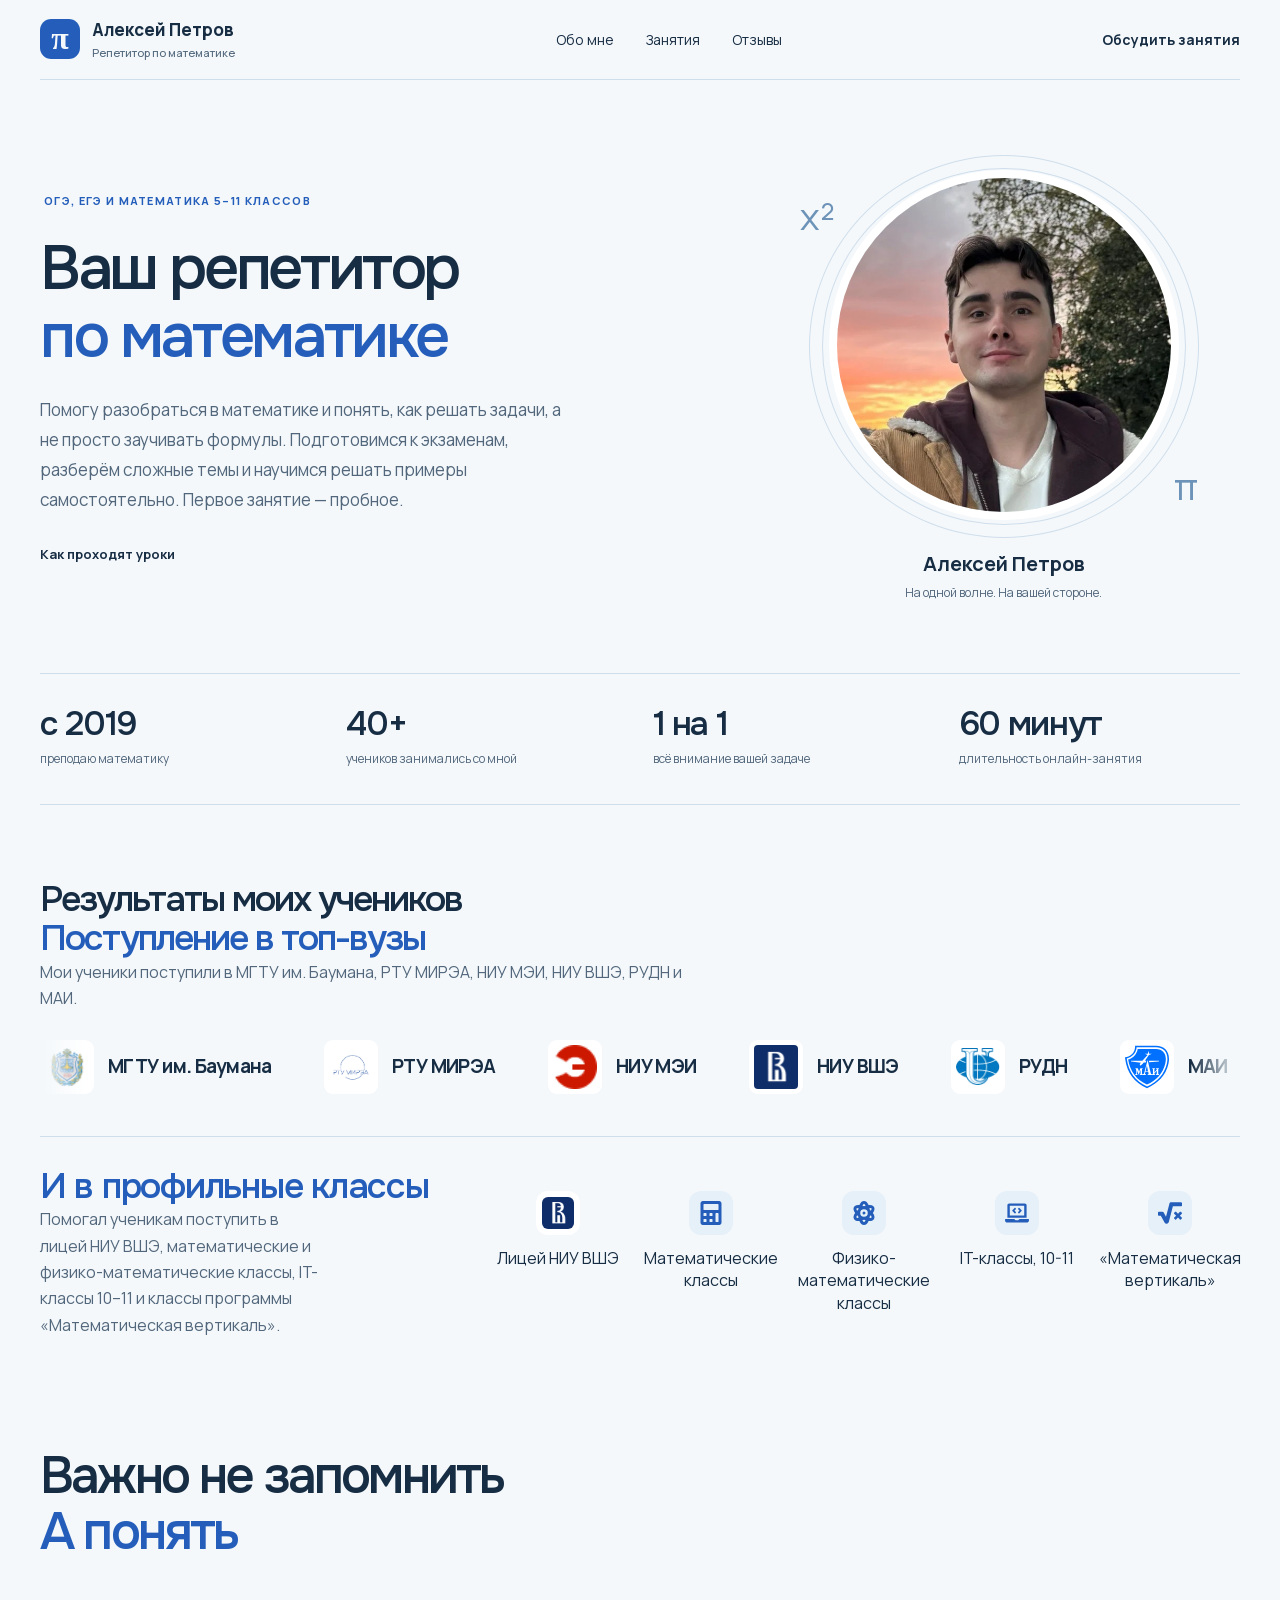
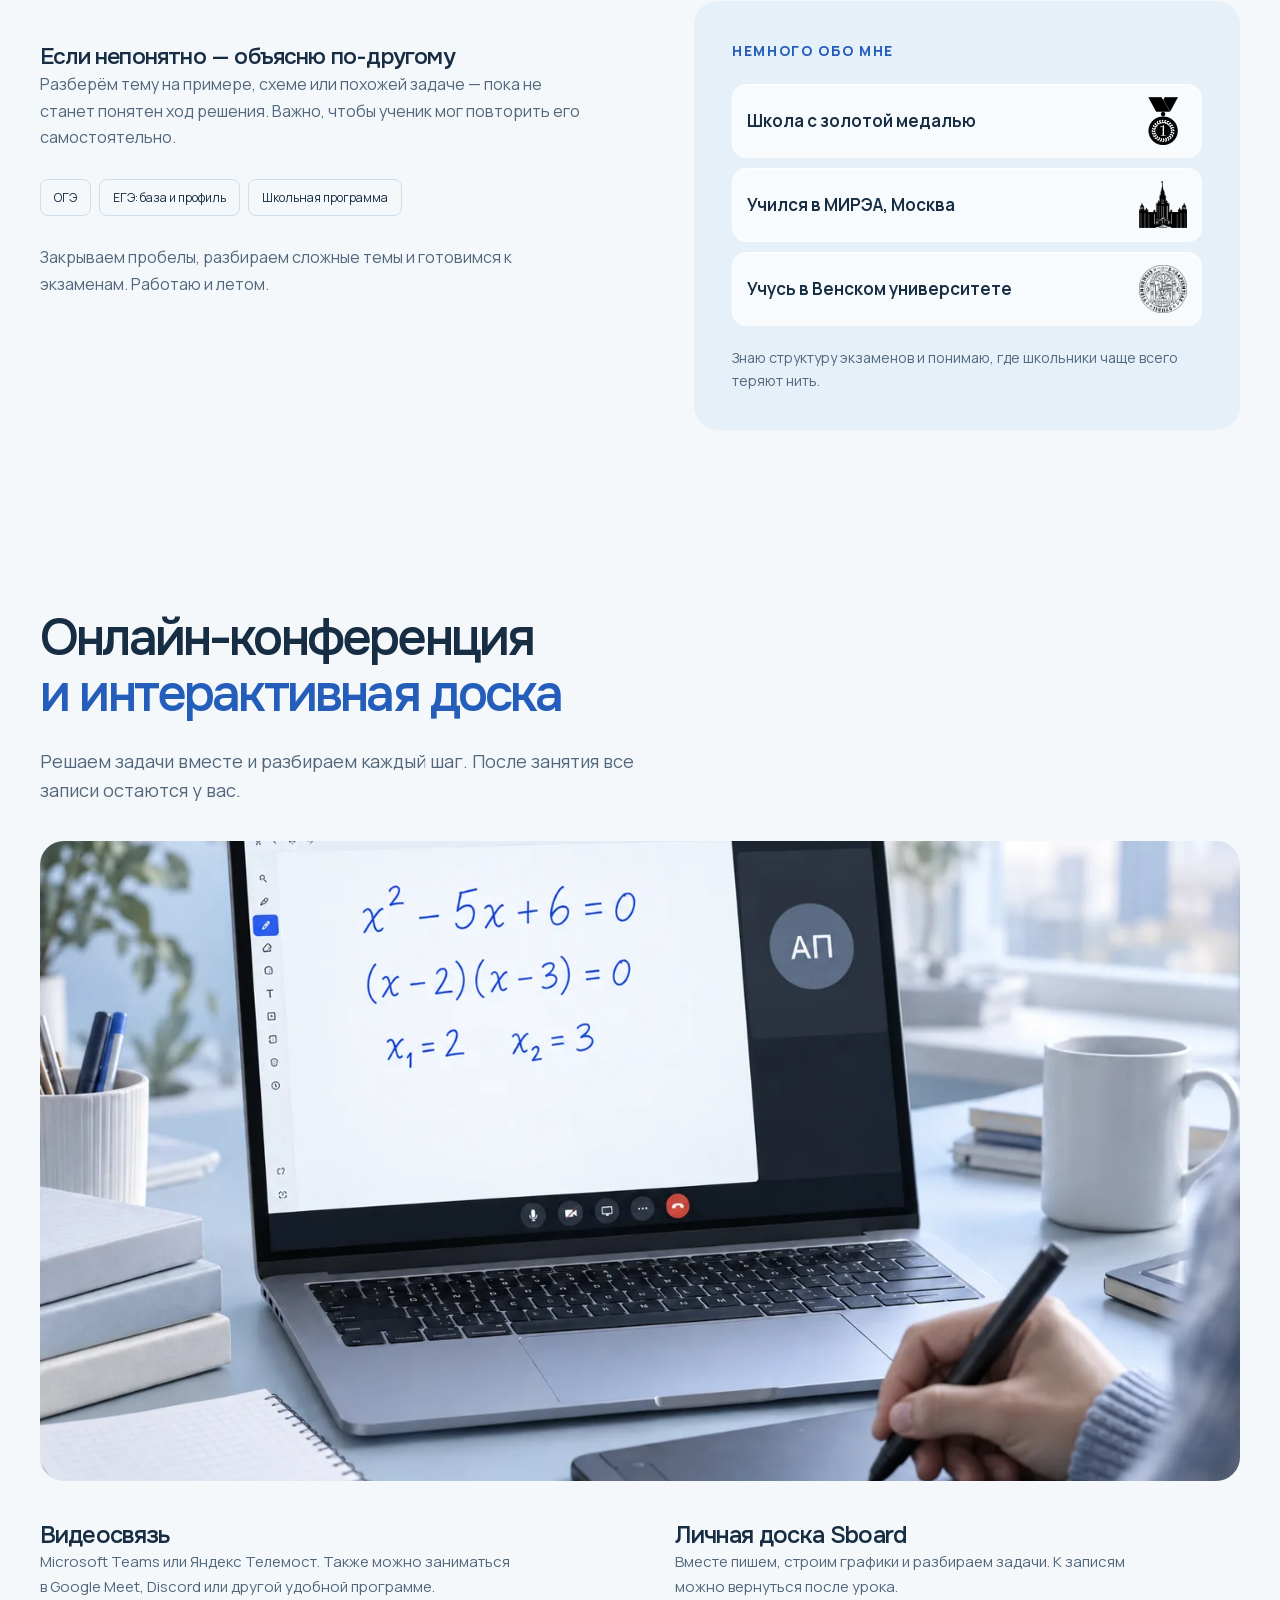
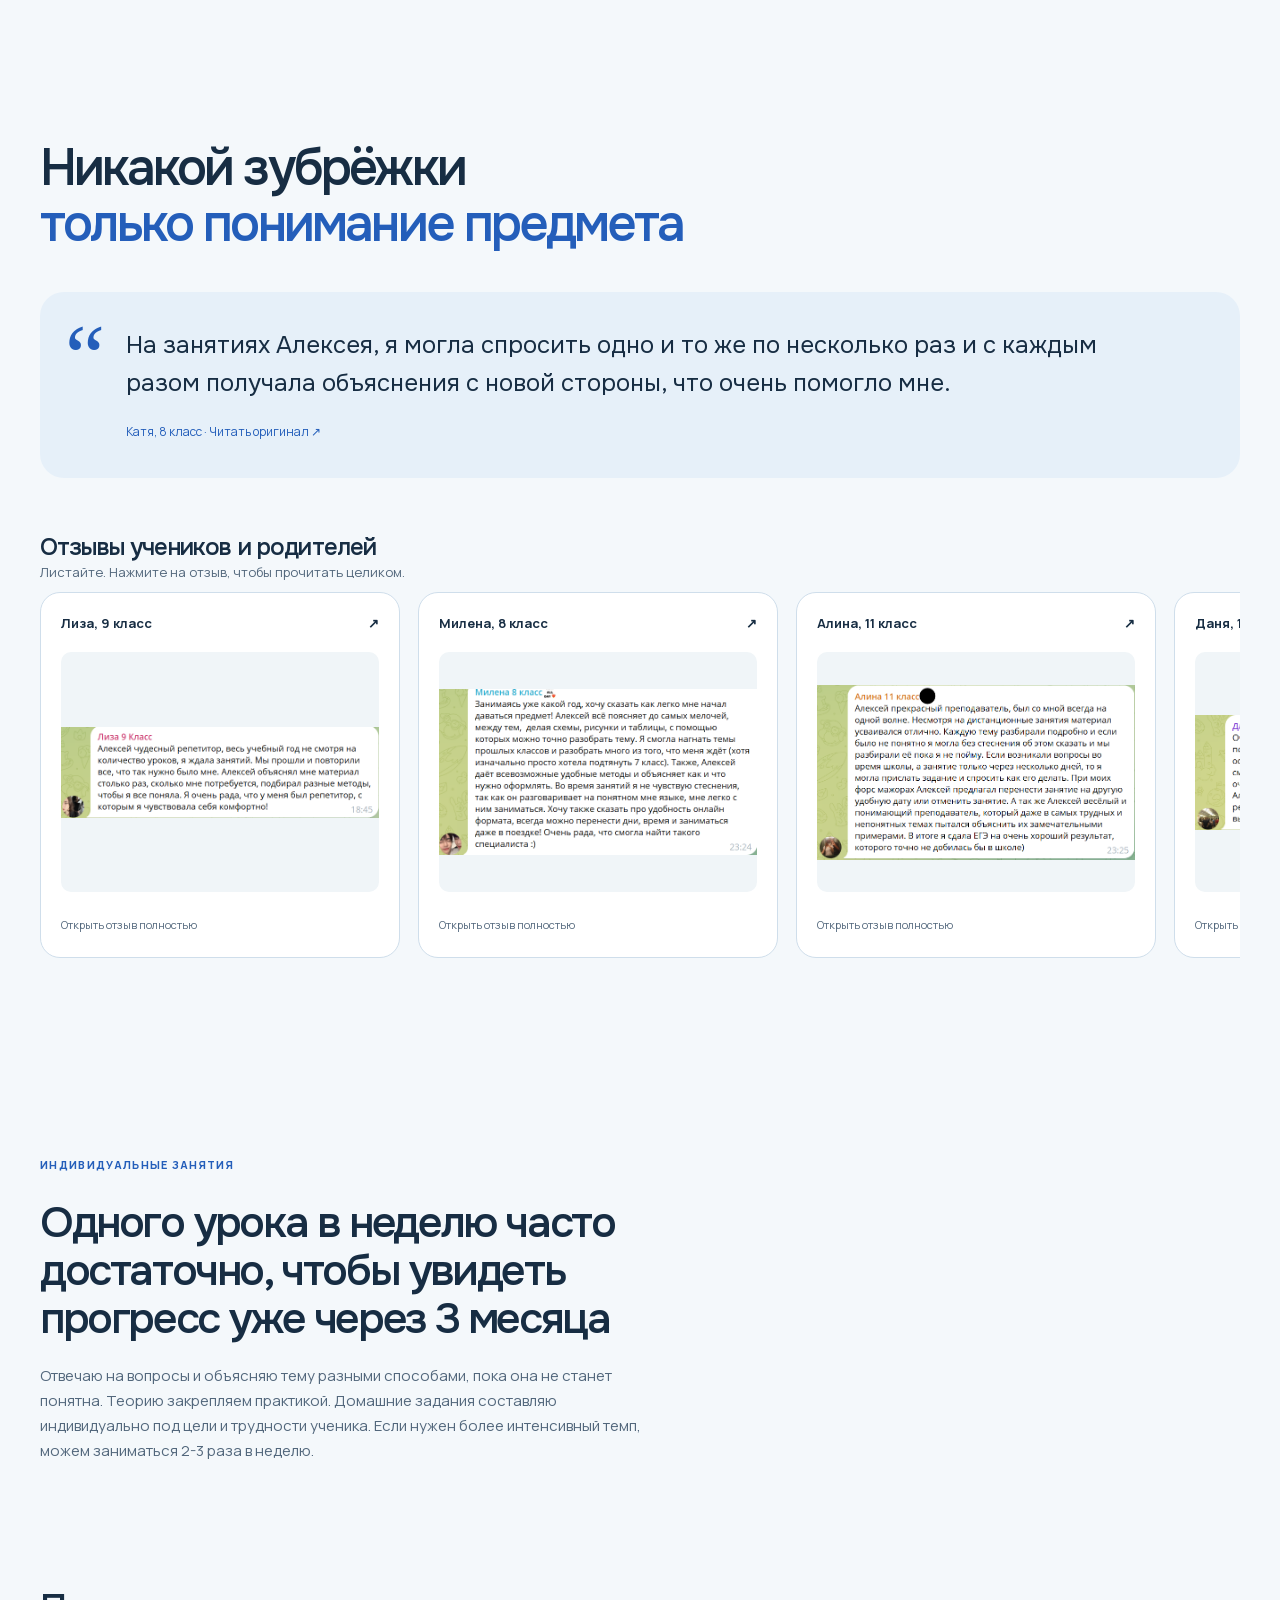
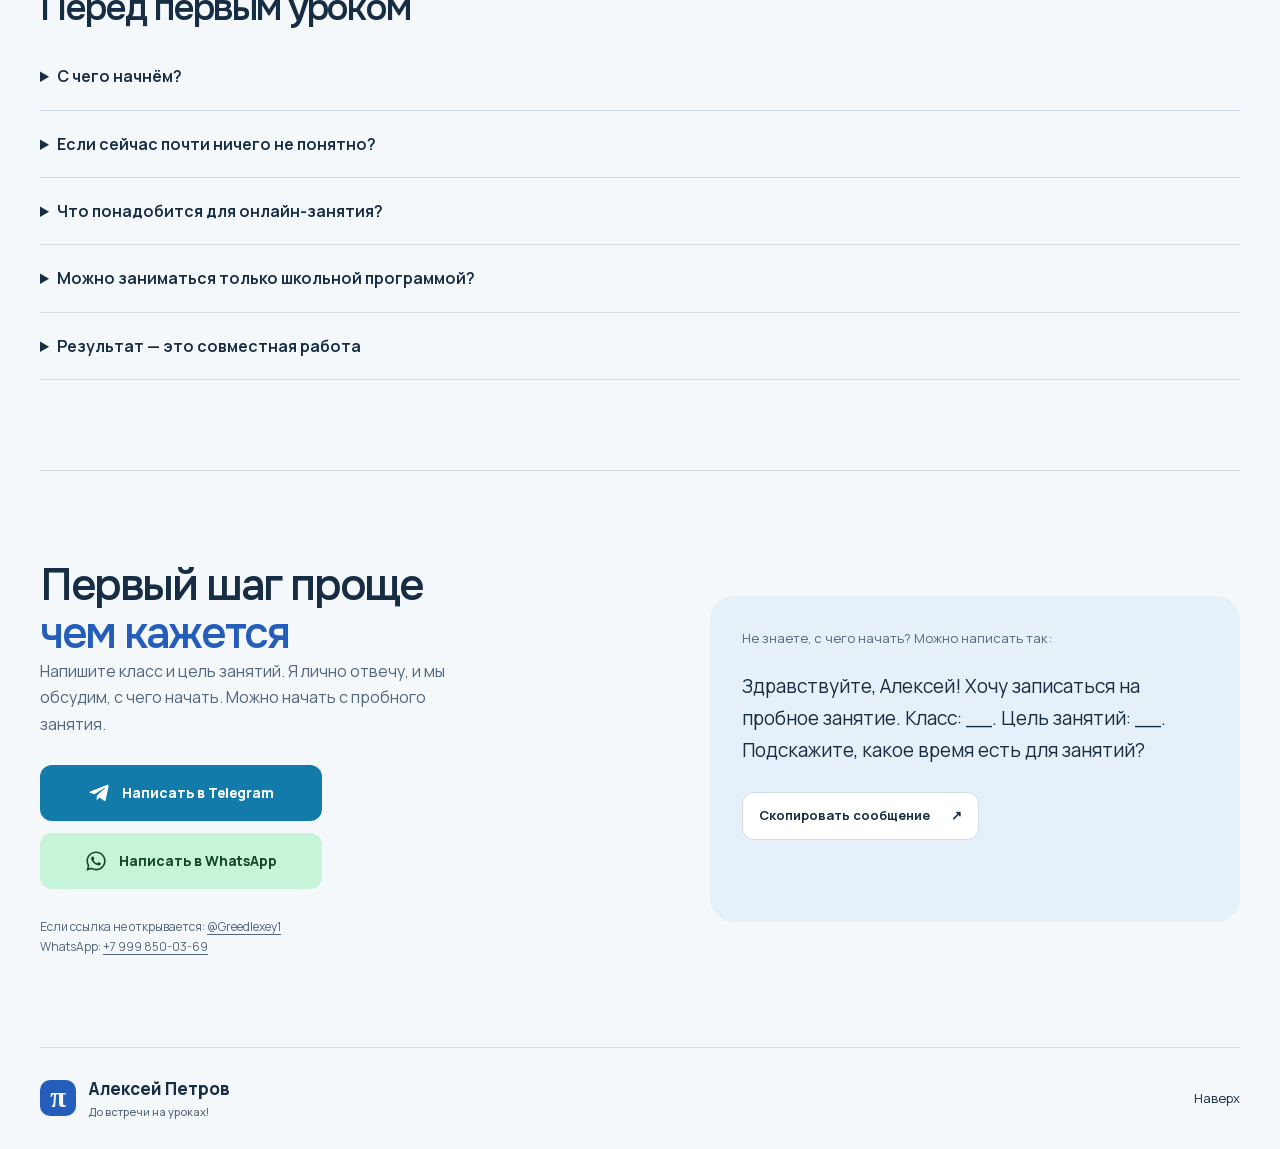
==== commit 2125662a: "Remove price mentions from site" ====
--- a/index.html
+++ b/index.html
@@ -1,4 +1,4 @@
-<!DOCTYPE html><html lang="ru"><head><meta charSet="utf-8"/><meta name="viewport" content="width=device-width, initial-scale=1"/><link rel="preload" href="/favicon.svg" as="image"/><link rel="preload" href="/universities/bmstu.png" as="image"/><link rel="preload" href="/universities/mirea.svg" as="image"/><link rel="preload" href="/universities/mpei.ico" as="image"/><link rel="preload" href="/universities/hse.png" as="image"/><link rel="preload" href="/universities/rudn-mark.webp" as="image"/><link rel="preload" href="/universities/mai.svg" as="image"/><link rel="preload" href="/education/gold-medal.png" as="image"/><link rel="preload" href="/education/mirea-mark.png" as="image"/><link rel="preload" href="/education/vienna-university.png" as="image"/><link rel="stylesheet" href="/_next/static/css/index.2mwzbn7Q.css" data-rsc-css-href="/_next/static/css/index.2mwzbn7Q.css" data-precedence="vite-rsc/importer-resources"/><link rel="modulepreload" fetchPriority="low" href="/_next/static/chunks/index-CpmRWnlw.js"/><script src="/_next/static/chunks/rolldown-runtime-C60lm6uB.js" type="module" async=""></script><script src="/_next/static/chunks/framework-BgSIrAUN.js" type="module" async=""></script><link rel="modulepreload" href="/_next/static/chunks/layout-segment-context-DUCtCOd5.js" crossorigin=""/><link rel="modulepreload" href="/_next/static/chunks/yandex-metrika-DJTzfbTe.js" crossorigin=""/><link rel="modulepreload" href="/_next/static/chunks/script-C5gPnyIH.js" crossorigin=""/><link rel="modulepreload" href="/_next/static/chunks/google-ads-tag-Dxy0GmOr.js" crossorigin=""/><link rel="modulepreload" href="/_next/static/chunks/contact-actions-2gtHUsb9.js" crossorigin=""/><title>Алексей Петров — репетитор по математике</title><meta name="description" content="Подготовка к ОГЭ и ЕГЭ, повышение успеваемости для учеников 5–11 классов. Индивидуальные онлайн-занятия по математике."/><link rel="shortcut icon" href="/favicon.svg?v=3"/><link rel="icon" href="/favicon.svg?v=3"/><script>Object.assign(((self[Symbol.for("vinext.navigationRuntime")]??={bootstrap:{routeManifest:null},functions:{}}).bootstrap.rsc??={rsc:[]}),{params:{},nav:{"pathname":"/","searchParams":[]}})</script><link rel="modulepreload" href="/_next/static/chunks/index-CpmRWnlw.js" />
+<!DOCTYPE html><html lang="ru"><head><meta charSet="utf-8"/><meta name="viewport" content="width=device-width, initial-scale=1"/><link rel="preload" href="/favicon.svg" as="image"/><link rel="preload" href="/universities/bmstu.png" as="image"/><link rel="preload" href="/universities/mirea.svg" as="image"/><link rel="preload" href="/universities/mpei.ico" as="image"/><link rel="preload" href="/universities/hse.png" as="image"/><link rel="preload" href="/universities/rudn-mark.webp" as="image"/><link rel="preload" href="/universities/mai.svg" as="image"/><link rel="preload" href="/education/gold-medal.png" as="image"/><link rel="preload" href="/education/mirea-mark.png" as="image"/><link rel="preload" href="/education/vienna-university.png" as="image"/><link rel="stylesheet" href="/_next/static/css/index.2mwzbn7Q.css" data-rsc-css-href="/_next/static/css/index.2mwzbn7Q.css" data-precedence="vite-rsc/importer-resources"/><link rel="modulepreload" fetchPriority="low" href="/_next/static/chunks/index-B3wbc-Wr.js"/><script src="/_next/static/chunks/rolldown-runtime-C60lm6uB.js" type="module" async=""></script><script src="/_next/static/chunks/framework-BgSIrAUN.js" type="module" async=""></script><link rel="modulepreload" href="/_next/static/chunks/layout-segment-context-BnAnJ9v6.js" crossorigin=""/><link rel="modulepreload" href="/_next/static/chunks/yandex-metrika-DLcjKTpP.js" crossorigin=""/><link rel="modulepreload" href="/_next/static/chunks/script-CubEk0vE.js" crossorigin=""/><link rel="modulepreload" href="/_next/static/chunks/google-ads-tag-DqASzb7X.js" crossorigin=""/><link rel="modulepreload" href="/_next/static/chunks/contact-actions-dvywOsxq.js" crossorigin=""/><title>Алексей Петров — репетитор по математике</title><meta name="description" content="Подготовка к ОГЭ и ЕГЭ, повышение успеваемости для учеников 5–11 классов. Индивидуальные онлайн-занятия по математике."/><link rel="shortcut icon" href="/favicon.svg?v=3"/><link rel="icon" href="/favicon.svg?v=3"/><script>Object.assign(((self[Symbol.for("vinext.navigationRuntime")]??={bootstrap:{routeManifest:null},functions:{}}).bootstrap.rsc??={rsc:[]}),{params:{},nav:{"pathname":"/","searchParams":[]}})</script><link rel="modulepreload" href="/_next/static/chunks/index-B3wbc-Wr.js" />
 <link rel="preload" href="/_next/static/_vinext_fonts/manrope-76eca2803f7f/manrope-c9a5f13c.woff2" as="font" type="font/woff2" crossorigin />
 <link rel="preload" href="/_next/static/_vinext_fonts/manrope-76eca2803f7f/manrope-81401990.woff2" as="font" type="font/woff2" crossorigin />
 <link rel="preload" href="/_next/static/_vinext_fonts/onest-5a9ab5526773/onest-8faa2f9b.woff2" as="font" type="font/woff2" crossorigin />
@@ -148,4 +148,4 @@
 
 .__variable_onest_1gwb0wa { --font-onest: 'Onest', 'Onest Fallback'; }
 </style>
-</head><body class="__variable_manrope_18bkbal __variable_onest_1gwb0wa"><a class="skip-link" href="#main">Перейти к содержанию</a><header class="site-header container"><a class="brand" href="#top"><img src="/favicon.svg" width="40" height="40" alt=""/><span>Алексей Петров<small>Репетитор по математике</small></span></a><nav aria-label="Основная навигация"><a href="#about">Обо мне</a><a href="#lessons">Занятия</a><a href="#reviews">Отзывы</a></nav><a class="header-link" href="#contact">Обсудить занятия</a></header><main id="main"><section class="hero container" id="top"><div class="hero-copy"><p class="eyebrow">ОГЭ, ЕГЭ и математика 5–11 классов</p><h1>Ваш репетитор<br/><span>по математике</span></h1><p class="lead">Помогу разобраться в математике и понять, как решать задачи, а не просто заучивать формулы. Подготовимся к экзаменам, разберём сложные темы и научимся решать примеры самостоятельно. Первое занятие — пробное: 1 500 ₽ вместо 3 000 ₽.</p><div class="hero-actions"><a class="text-link" href="#format">Как проходят уроки</a></div></div><figure class="hero-portrait"><div class="portrait-halo" aria-hidden="true"><span>х²</span><span>π</span></div><img src="/alexey.webp" width="640" height="640" fetchPriority="high" alt="Алексей Петров, ваш преподаватель математики"/><figcaption><strong>Алексей Петров</strong><span>На одной волне. На вашей стороне.</span></figcaption></figure></section><section class="facts container" aria-label="О занятиях"><div><strong>с 2019</strong><span>преподаю математику</span></div><div><strong>40+</strong><span>учеников занимались со мной</span></div><div><strong>1 на 1</strong><span>всё внимание вашей задаче</span></div><div><strong>3 000 ₽</strong><span>за 60 минут онлайн</span></div></section><section class="university-section container"><div class="university-heading"><h2>Результаты моих учеников<br/><span>Поступление в топ-вузы</span></h2><p>Мои ученики поступили в МГТУ им. Баумана, РТУ МИРЭА, НИУ МЭИ, НИУ ВШЭ, РУДН и МАИ.</p></div><div class="university-window"><div class="university-track"><div class="university-group"><div class="university"><img src="/universities/bmstu.png" width="54" height="54" alt=""/><strong>МГТУ им. Баумана</strong></div><div class="university"><img src="/universities/mirea.svg" width="54" height="54" alt=""/><strong>РТУ МИРЭА</strong></div><div class="university"><img src="/universities/mpei.ico" width="54" height="54" alt=""/><strong>НИУ МЭИ</strong></div><div class="university"><img src="/universities/hse.png" width="54" height="54" alt=""/><strong>НИУ ВШЭ</strong></div><div class="university"><img src="/universities/rudn-mark.webp" width="54" height="54" alt=""/><strong>РУДН</strong></div><div class="university"><img src="/universities/mai.svg" width="54" height="54" alt=""/><strong>МАИ</strong></div></div><div class="university-group" aria-hidden="true"><div class="university"><img src="/universities/bmstu.png" width="54" height="54" alt=""/><strong>МГТУ им. Баумана</strong></div><div class="university"><img src="/universities/mirea.svg" width="54" height="54" alt=""/><strong>РТУ МИРЭА</strong></div><div class="university"><img src="/universities/mpei.ico" width="54" height="54" alt=""/><strong>НИУ МЭИ</strong></div><div class="university"><img src="/universities/hse.png" width="54" height="54" alt=""/><strong>НИУ ВШЭ</strong></div><div class="university"><img src="/universities/rudn-mark.webp" width="54" height="54" alt=""/><strong>РУДН</strong></div><div class="university"><img src="/universities/mai.svg" width="54" height="54" alt=""/><strong>МАИ</strong></div></div></div></div><div class="class-results"><div><h3>И в профильные классы</h3><p>Помогал ученикам поступить в лицей НИУ ВШЭ, математические и физико-математические классы, IT-классы 10–11 и классы программы «Математическая вертикаль».</p></div><div class="class-result-grid"><div class="class-result"><img src="/universities/hse.png" width="44" height="44" alt=""/><span>Лицей НИУ ВШЭ</span></div><div class="class-result"><svg stroke="currentColor" fill="currentColor" stroke-width="0" viewBox="0 0 448 512" aria-hidden="true" height="1em" width="1em" xmlns="http://www.w3.org/2000/svg"><path d="M400 0H48C22.4 0 0 22.4 0 48v416c0 25.6 22.4 48 48 48h352c25.6 0 48-22.4 48-48V48c0-25.6-22.4-48-48-48zM128 435.2c0 6.4-6.4 12.8-12.8 12.8H76.8c-6.4 0-12.8-6.4-12.8-12.8v-38.4c0-6.4 6.4-12.8 12.8-12.8h38.4c6.4 0 12.8 6.4 12.8 12.8v38.4zm0-128c0 6.4-6.4 12.8-12.8 12.8H76.8c-6.4 0-12.8-6.4-12.8-12.8v-38.4c0-6.4 6.4-12.8 12.8-12.8h38.4c6.4 0 12.8 6.4 12.8 12.8v38.4zm128 128c0 6.4-6.4 12.8-12.8 12.8h-38.4c-6.4 0-12.8-6.4-12.8-12.8v-38.4c0-6.4 6.4-12.8 12.8-12.8h38.4c6.4 0 12.8 6.4 12.8 12.8v38.4zm0-128c0 6.4-6.4 12.8-12.8 12.8h-38.4c-6.4 0-12.8-6.4-12.8-12.8v-38.4c0-6.4 6.4-12.8 12.8-12.8h38.4c6.4 0 12.8 6.4 12.8 12.8v38.4zm128 128c0 6.4-6.4 12.8-12.8 12.8h-38.4c-6.4 0-12.8-6.4-12.8-12.8V268.8c0-6.4 6.4-12.8 12.8-12.8h38.4c6.4 0 12.8 6.4 12.8 12.8v166.4zm0-256c0 6.4-6.4 12.8-12.8 12.8H76.8c-6.4 0-12.8-6.4-12.8-12.8V76.8C64 70.4 70.4 64 76.8 64h294.4c6.4 0 12.8 6.4 12.8 12.8v102.4z"></path></svg><span>Математические классы</span></div><div class="class-result"><svg stroke="currentColor" fill="currentColor" stroke-width="0" viewBox="0 0 448 512" aria-hidden="true" height="1em" width="1em" xmlns="http://www.w3.org/2000/svg"><path d="M223.99908,224a32,32,0,1,0,32.00782,32A32.06431,32.06431,0,0,0,223.99908,224Zm214.172-96c-10.877-19.5-40.50979-50.75-116.27544-41.875C300.39168,34.875,267.63386,0,223.99908,0s-76.39066,34.875-97.89653,86.125C50.3369,77.375,20.706,108.5,9.82907,128-6.54984,157.375-5.17484,201.125,34.958,256-5.17484,310.875-6.54984,354.625,9.82907,384c29.13087,52.375,101.64652,43.625,116.27348,41.875C147.60842,477.125,180.36429,512,223.99908,512s76.3926-34.875,97.89652-86.125c14.62891,1.75,87.14456,10.5,116.27544-41.875C454.55,354.625,453.175,310.875,413.04017,256,453.175,201.125,454.55,157.375,438.171,128ZM63.33886,352c-4-7.25-.125-24.75,15.00391-48.25,6.87695,6.5,14.12891,12.875,21.88087,19.125,1.625,13.75,4,27.125,6.75,40.125C82.34472,363.875,67.09081,358.625,63.33886,352Zm36.88478-162.875c-7.752,6.25-15.00392,12.625-21.88087,19.125-15.12891-23.5-19.00392-41-15.00391-48.25,3.377-6.125,16.37891-11.5,37.88478-11.5,1.75,0,3.875.375,5.75.375C104.09864,162.25,101.84864,175.625,100.22364,189.125ZM223.99908,64c9.50195,0,22.25586,13.5,33.88282,37.25-11.252,3.75-22.50391,8-33.88282,12.875-11.377-4.875-22.62892-9.125-33.88283-12.875C201.74516,77.5,214.49712,64,223.99908,64Zm0,384c-9.502,0-22.25392-13.5-33.88283-37.25,11.25391-3.75,22.50587-8,33.88283-12.875C235.378,402.75,246.62994,407,257.8819,410.75,246.25494,434.5,233.501,448,223.99908,448Zm0-112a80,80,0,1,1,80-80A80.00023,80.00023,0,0,1,223.99908,336ZM384.6593,352c-3.625,6.625-19.00392,11.875-43.63479,11,2.752-13,5.127-26.375,6.752-40.125,7.75195-6.25,15.00391-12.625,21.87891-19.125C384.7843,327.25,388.6593,344.75,384.6593,352ZM369.65538,208.25c-6.875-6.5-14.127-12.875-21.87891-19.125-1.625-13.5-3.875-26.875-6.752-40.25,1.875,0,4.002-.375,5.752-.375,21.50391,0,34.50782,5.375,37.88283,11.5C388.6593,167.25,384.7843,184.75,369.65538,208.25Z"></path></svg><span>Физико-математические классы</span></div><div class="class-result"><svg stroke="currentColor" fill="currentColor" stroke-width="0" viewBox="0 0 640 512" aria-hidden="true" height="1em" width="1em" xmlns="http://www.w3.org/2000/svg"><path d="M255.03 261.65c6.25 6.25 16.38 6.25 22.63 0l11.31-11.31c6.25-6.25 6.25-16.38 0-22.63L253.25 192l35.71-35.72c6.25-6.25 6.25-16.38 0-22.63l-11.31-11.31c-6.25-6.25-16.38-6.25-22.63 0l-58.34 58.34c-6.25 6.25-6.25 16.38 0 22.63l58.35 58.34zm96.01-11.3l11.31 11.31c6.25 6.25 16.38 6.25 22.63 0l58.34-58.34c6.25-6.25 6.25-16.38 0-22.63l-58.34-58.34c-6.25-6.25-16.38-6.25-22.63 0l-11.31 11.31c-6.25 6.25-6.25 16.38 0 22.63L386.75 192l-35.71 35.72c-6.25 6.25-6.25 16.38 0 22.63zM624 416H381.54c-.74 19.81-14.71 32-32.74 32H288c-18.69 0-33.02-17.47-32.77-32H16c-8.8 0-16 7.2-16 16v16c0 35.2 28.8 64 64 64h512c35.2 0 64-28.8 64-64v-16c0-8.8-7.2-16-16-16zM576 48c0-26.4-21.6-48-48-48H112C85.6 0 64 21.6 64 48v336h512V48zm-64 272H128V64h384v256z"></path></svg><span>IT-классы, 10-11</span></div><div class="class-result"><svg stroke="currentColor" fill="currentColor" stroke-width="0" viewBox="0 0 576 512" aria-hidden="true" height="1em" width="1em" xmlns="http://www.w3.org/2000/svg"><path d="M571.31 251.31l-22.62-22.62c-6.25-6.25-16.38-6.25-22.63 0L480 274.75l-46.06-46.06c-6.25-6.25-16.38-6.25-22.63 0l-22.62 22.62c-6.25 6.25-6.25 16.38 0 22.63L434.75 320l-46.06 46.06c-6.25 6.25-6.25 16.38 0 22.63l22.62 22.62c6.25 6.25 16.38 6.25 22.63 0L480 365.25l46.06 46.06c6.25 6.25 16.38 6.25 22.63 0l22.62-22.62c6.25-6.25 6.25-16.38 0-22.63L525.25 320l46.06-46.06c6.25-6.25 6.25-16.38 0-22.63zM552 0H307.65c-14.54 0-27.26 9.8-30.95 23.87l-84.79 322.8-58.41-106.1A32.008 32.008 0 0 0 105.47 224H24c-13.25 0-24 10.74-24 24v48c0 13.25 10.75 24 24 24h43.62l88.88 163.73C168.99 503.5 186.3 512 204.94 512c17.27 0 44.44-9 54.28-41.48L357.03 96H552c13.25 0 24-10.75 24-24V24c0-13.26-10.75-24-24-24z"></path></svg><span>«Математическая вертикаль»</span></div></div></div></section><section class="section container" id="about"><h2>Важно не запомнить<br/><span>А понять</span></h2><div class="about-grid"><article class="approach"><h3>Если непонятно — объясню по-другому</h3><p>Разберём тему на примере, схеме или похожей задаче — пока не станет понятен ход решения. Важно, чтобы ученик мог повторить его самостоятельно.</p><div class="subject-tags"><span>ОГЭ</span><span>ЕГЭ: база и профиль</span><span>Школьная программа</span></div><p>Закрываем пробелы, разбираем сложные темы и готовимся к экзаменам. Работаю и летом.</p></article><article class="education"><p class="eyebrow">Немного обо мне</p><div class="education-places"><div class="education-item"><p>Школа с золотой медалью</p><img src="/education/gold-medal.png" width="48" height="48" alt="Золотая школьная медаль"/></div><div class="education-item"><p>Учился в МИРЭА, Москва</p><img src="/education/mirea-mark.png" width="48" height="48" alt="Эмблема МИРЭА"/></div><div class="education-item"><p>Учусь в Венском университете</p><img src="/education/vienna-university.png" width="48" height="48" alt="Печать Венского университета"/></div></div><p>Знаю структуру экзаменов и понимаю, где школьники чаще всего теряют нить.</p></article></div></section><section class="section container format-section" id="format"><h2>Онлайн-конференция<br/><span>и интерактивная доска</span></h2><p class="section-lead">Решаем задачи вместе и разбираем каждый шаг. После занятия все записи остаются у вас.</p><figure class="lesson-visual"><img src="/lesson-illustration.webp" width="1536" height="1024" loading="lazy" alt="Иллюстрация онлайн-урока: видеосвязь, математические записи на общей доске и графический планшет"/></figure><div class="format-details"><div><h3>Видеосвязь</h3><p>Microsoft Teams или Яндекс Телемост. Также можно заниматься в Google Meet, Discord или другой удобной программе.</p></div><div><h3>Личная доска Sboard</h3><p>Вместе пишем, строим графики и разбираем задачи. К записям можно вернуться после урока.</p></div></div></section><section class="section container reviews-section" id="reviews"><h2>Никакой зубрёжки<br/><span>только понимание предмета</span></h2><div class="featured-review"><span class="quote-mark" aria-hidden="true">“</span><blockquote>На занятиях Алексея, я могла спросить одно и то же по несколько раз и с каждым разом получала объяснения с новой стороны, что очень помогло мне.</blockquote><a href="/reviews/katya.png" target="_blank" rel="noreferrer">Катя, 8 класс · Читать оригинал ↗</a></div><div class="reviews-heading"><h3>Отзывы учеников и родителей</h3><p>Листайте. Нажмите на отзыв, чтобы прочитать целиком.</p></div><div class="reviews-rail" tabindex="0" aria-label="Галерея отзывов, прокручивается горизонтально"><a class="review-card" href="/reviews/liza.png" target="_blank" rel="noreferrer"><span>Лиза, 9 класс<span aria-hidden="true">↗</span></span><img src="/reviews/liza.png" loading="lazy" alt="Оригинал отзыва: Лиза, 9 класс"/><small>Открыть отзыв полностью</small></a><a class="review-card" href="/reviews/milena.png" target="_blank" rel="noreferrer"><span>Милена, 8 класс<span aria-hidden="true">↗</span></span><img src="/reviews/milena.png" loading="lazy" alt="Оригинал отзыва: Милена, 8 класс"/><small>Открыть отзыв полностью</small></a><a class="review-card" href="/reviews/alina.png" target="_blank" rel="noreferrer"><span>Алина, 11 класс<span aria-hidden="true">↗</span></span><img src="/reviews/alina.png" loading="lazy" alt="Оригинал отзыва: Алина, 11 класс"/><small>Открыть отзыв полностью</small></a><a class="review-card" href="/reviews/danya.png" target="_blank" rel="noreferrer"><span>Даня, 11 класс<span aria-hidden="true">↗</span></span><img src="/reviews/danya.png" loading="lazy" alt="Оригинал отзыва: Даня, 11 класс"/><small>Открыть отзыв полностью</small></a><a class="review-card" href="/reviews/arina.png" target="_blank" rel="noreferrer"><span>Арина, 11 класс<span aria-hidden="true">↗</span></span><img src="/reviews/arina.png" loading="lazy" alt="Оригинал отзыва: Арина, 11 класс"/><small>Открыть отзыв полностью</small></a><a class="review-card" href="/reviews/anya.png" target="_blank" rel="noreferrer"><span>Аня, 9 класс<span aria-hidden="true">↗</span></span><img src="/reviews/anya.png" loading="lazy" alt="Оригинал отзыва: Аня, 9 класс"/><small>Открыть отзыв полностью</small></a><a class="review-card" href="/reviews/katya.png" target="_blank" rel="noreferrer"><span>Катя, 8 класс<span aria-hidden="true">↗</span></span><img src="/reviews/katya.png" loading="lazy" alt="Оригинал отзыва: Катя, 8 класс"/><small>Открыть отзыв полностью</small></a><a class="review-card" href="/reviews/kirill.png" target="_blank" rel="noreferrer"><span>Кирилл, 9 класс<span aria-hidden="true">↗</span></span><img src="/reviews/kirill.png" loading="lazy" alt="Оригинал отзыва: Кирилл, 9 класс"/><small>Открыть отзыв полностью</small></a><a class="review-card" href="/reviews/lera.png" target="_blank" rel="noreferrer"><span>Лера, подготовка к ОГЭ<span aria-hidden="true">↗</span></span><img src="/reviews/lera.png" loading="lazy" alt="Оригинал отзыва: Лера, подготовка к ОГЭ"/><small>Открыть отзыв полностью</small></a><a class="review-card" href="/reviews/fedya.jpg" target="_blank" rel="noreferrer"><span>Екатерина, мама Феди<span aria-hidden="true">↗</span></span><img src="/reviews/fedya.jpg" loading="lazy" alt="Оригинал отзыва: Екатерина, мама Феди"/><small>Открыть отзыв полностью</small></a><a class="review-card" href="/reviews/kristina.png" target="_blank" rel="noreferrer"><span>Кристина, мама ученика<span aria-hidden="true">↗</span></span><img src="/reviews/kristina.png" loading="lazy" alt="Оригинал отзыва: Кристина, мама ученика"/><small>Открыть отзыв полностью</small></a></div></section><section class="section container pricing-section" id="lessons"><div class="pricing-copy"><p class="eyebrow">Индивидуальные занятия</p><h2>Одного урока в неделю часто достаточно, чтобы увидеть прогресс уже через 3 месяца</h2><p>Отвечаю на вопросы и объясняю тему разными способами, пока она не станет понятна. Теорию закрепляем практикой. Домашние задания составляю индивидуально под цели и трудности ученика. Если нужен более интенсивный темп, можем заниматься 2-3 раза в неделю.</p></div></section><section class="section container faq"><h2>Перед первым уроком</h2><div><details><summary>С чего начнём?</summary><p>Напишите, в каком классе учится ученик и какая цель: экзамен, оценки или конкретные темы. Обсудим задачи и подберём удобное время для занятия.</p></details><details><summary>Если сейчас почти ничего не понятно?</summary><p>Начнём с того места, где появились трудности. Подберём понятные примеры и будем двигаться постепенно. На уроках можно переспрашивать и ошибаться.</p></details><details><summary>Что понадобится для онлайн-занятия?</summary><p>Компьютер или ноутбук, интернет и микрофон. Ссылку на конференцию и личную доску я пришлю перед уроком.</p></details><details><summary>Можно заниматься только школьной программой?</summary><p>Да. Работаю с учениками 5–11 классов: помогаю разобраться в алгебре и геометрии, закрыть пробелы и повысить успеваемость.</p></details><details><summary>Результат — это совместная работа</summary><p>Я помогу разобраться в теме, объясню сложное и покажу, как решать задачи. Но прогресс зависит и от самого ученика: важно включаться в работу на занятиях и регулярно выполнять домашние задания.</p></details></div></section><section class="section container contact-section" id="contact"><div class="contact-intro"><h2>Первый шаг проще<br/><span>чем кажется</span></h2><p>Напишите класс и цель занятий. Я лично отвечу, и мы обсудим, с чего начать. Пробное занятие — 1 500 ₽ вместо 3 000 ₽.</p><div class="contact-links"><a class="button telegram" href="https://t.me/Greedlexey1?text=%D0%97%D0%B4%D1%80%D0%B0%D0%B2%D1%81%D1%82%D0%B2%D1%83%D0%B9%D1%82%D0%B5%2C%20%D0%90%D0%BB%D0%B5%D0%BA%D1%81%D0%B5%D0%B9!%20%D0%98%D1%89%D1%83%20%D1%80%D0%B5%D0%BF%D0%B5%D1%82%D0%B8%D1%82%D0%BE%D1%80%D0%B0%20%D0%BF%D0%BE%20%D0%BC%D0%B0%D1%82%D0%B5%D0%BC%D0%B0%D1%82%D0%B8%D0%BA%D0%B5.%20%D0%9A%D0%BB%D0%B0%D1%81%D1%81%3A%20__.%20%D0%A6%D0%B5%D0%BB%D1%8C%20%D0%B7%D0%B0%D0%BD%D1%8F%D1%82%D0%B8%D0%B9%3A%20__.%20%D0%9F%D0%BE%D0%B4%D1%81%D0%BA%D0%B0%D0%B6%D0%B8%D1%82%D0%B5%2C%20%D0%BA%D0%B0%D0%BA%D0%BE%D0%B5%20%D0%B2%D1%80%D0%B5%D0%BC%D1%8F%20%D0%B5%D1%81%D1%82%D1%8C%20%D0%B4%D0%BB%D1%8F%20%D0%B7%D0%B0%D0%BD%D1%8F%D1%82%D0%B8%D0%B9%3F" target="_blank" rel="noreferrer"><svg stroke="currentColor" fill="currentColor" stroke-width="0" viewBox="0 0 448 512" aria-hidden="true" height="1em" width="1em" xmlns="http://www.w3.org/2000/svg"><path d="M446.7 98.6l-67.6 318.8c-5.1 22.5-18.4 28.1-37.3 17.5l-103-75.9-49.7 47.8c-5.5 5.5-10.1 10.1-20.7 10.1l7.4-104.9 190.9-172.5c8.3-7.4-1.8-11.5-12.9-4.1L117.8 284 16.2 252.2c-22.1-6.9-22.5-22.1 4.6-32.7L418.2 66.4c18.4-6.9 34.5 4.1 28.5 32.2z"></path></svg>Написать в Telegram</a><a class="button whatsapp" href="https://wa.me/79998500369?text=%D0%97%D0%B4%D1%80%D0%B0%D0%B2%D1%81%D1%82%D0%B2%D1%83%D0%B9%D1%82%D0%B5%2C%20%D0%90%D0%BB%D0%B5%D0%BA%D1%81%D0%B5%D0%B9!%20%D0%A5%D0%BE%D1%87%D1%83%20%D0%B7%D0%B0%D0%BF%D0%B8%D1%81%D0%B0%D1%82%D1%8C%D1%81%D1%8F%20%D0%BD%D0%B0%20%D0%BF%D1%80%D0%BE%D0%B1%D0%BD%D0%BE%D0%B5%20%D0%B7%D0%B0%D0%BD%D1%8F%D1%82%D0%B8%D0%B5%20%D0%B7%D0%B0%201%20500%20%E2%82%BD." target="_blank" rel="noreferrer"><svg stroke="currentColor" fill="currentColor" stroke-width="0" viewBox="0 0 448 512" aria-hidden="true" height="1em" width="1em" xmlns="http://www.w3.org/2000/svg"><path d="M380.9 97.1C339 55.1 283.2 32 223.9 32c-122.4 0-222 99.6-222 222 0 39.1 10.2 77.3 29.6 111L0 480l117.7-30.9c32.4 17.7 68.9 27 106.1 27h.1c122.3 0 224.1-99.6 224.1-222 0-59.3-25.2-115-67.1-157zm-157 341.6c-33.2 0-65.7-8.9-94-25.7l-6.7-4-69.8 18.3L72 359.2l-4.4-7c-18.5-29.4-28.2-63.3-28.2-98.2 0-101.7 82.8-184.5 184.6-184.5 49.3 0 95.6 19.2 130.4 54.1 34.8 34.9 56.2 81.2 56.1 130.5 0 101.8-84.9 184.6-186.6 184.6zm101.2-138.2c-5.5-2.8-32.8-16.2-37.9-18-5.1-1.9-8.8-2.8-12.5 2.8-3.7 5.6-14.3 18-17.6 21.8-3.2 3.7-6.5 4.2-12 1.4-32.6-16.3-54-29.1-75.5-66-5.7-9.8 5.7-9.1 16.3-30.3 1.8-3.7.9-6.9-.5-9.7-1.4-2.8-12.5-30.1-17.1-41.2-4.5-10.8-9.1-9.3-12.5-9.5-3.2-.2-6.9-.2-10.6-.2-3.7 0-9.7 1.4-14.8 6.9-5.1 5.6-19.4 19-19.4 46.3 0 27.3 19.9 53.7 22.6 57.4 2.8 3.7 39.1 59.7 94.8 83.8 35.2 15.2 49 16.5 66.6 13.9 10.7-1.6 32.8-13.4 37.4-26.4 4.6-13 4.6-24.1 3.2-26.4-1.3-2.5-5-3.9-10.5-6.6z"></path></svg>Написать в WhatsApp</a></div><p class="contact-fallback">Если ссылка не открывается: <a href="https://t.me/Greedlexey1?text=%D0%97%D0%B4%D1%80%D0%B0%D0%B2%D1%81%D1%82%D0%B2%D1%83%D0%B9%D1%82%D0%B5%2C%20%D0%90%D0%BB%D0%B5%D0%BA%D1%81%D0%B5%D0%B9!%20%D0%98%D1%89%D1%83%20%D1%80%D0%B5%D0%BF%D0%B5%D1%82%D0%B8%D1%82%D0%BE%D1%80%D0%B0%20%D0%BF%D0%BE%20%D0%BC%D0%B0%D1%82%D0%B5%D0%BC%D0%B0%D1%82%D0%B8%D0%BA%D0%B5.%20%D0%9A%D0%BB%D0%B0%D1%81%D1%81%3A%20__.%20%D0%A6%D0%B5%D0%BB%D1%8C%20%D0%B7%D0%B0%D0%BD%D1%8F%D1%82%D0%B8%D0%B9%3A%20__.%20%D0%9F%D0%BE%D0%B4%D1%81%D0%BA%D0%B0%D0%B6%D0%B8%D1%82%D0%B5%2C%20%D0%BA%D0%B0%D0%BA%D0%BE%D0%B5%20%D0%B2%D1%80%D0%B5%D0%BC%D1%8F%20%D0%B5%D1%81%D1%82%D1%8C%20%D0%B4%D0%BB%D1%8F%20%D0%B7%D0%B0%D0%BD%D1%8F%D1%82%D0%B8%D0%B9%3F">@Greedlexey1</a><br/>WhatsApp: <a href="https://wa.me/79998500369?text=%D0%97%D0%B4%D1%80%D0%B0%D0%B2%D1%81%D1%82%D0%B2%D1%83%D0%B9%D1%82%D0%B5%2C%20%D0%90%D0%BB%D0%B5%D0%BA%D1%81%D0%B5%D0%B9!%20%D0%A5%D0%BE%D1%87%D1%83%20%D0%B7%D0%B0%D0%BF%D0%B8%D1%81%D0%B0%D1%82%D1%8C%D1%81%D1%8F%20%D0%BD%D0%B0%20%D0%BF%D1%80%D0%BE%D0%B1%D0%BD%D0%BE%D0%B5%20%D0%B7%D0%B0%D0%BD%D1%8F%D1%82%D0%B8%D0%B5%20%D0%B7%D0%B0%201%20500%20%E2%82%BD.">+7 999 850-03-69</a></p></div><div class="message-template"><p>Не знаете, с чего начать? Можно написать так:</p><blockquote>Здравствуйте, Алексей! Хочу записаться на пробное занятие за 1 500 ₽. Класс: __. Цель занятий: __. Подскажите, какое время есть для занятий?</blockquote><button type="button">Скопировать сообщение <span aria-hidden="true">↗</span></button><span class="copy-status" role="status"></span></div></section></main><footer class="container"><a class="brand" href="#top"><img src="/favicon.svg" width="36" height="36" alt=""/><span>Алексей Петров<small>До встречи на уроках!</small></span></a><a href="#top">Наверх</a></footer><a class="mobile-contact" href="https://t.me/Greedlexey1?text=%D0%97%D0%B4%D1%80%D0%B0%D0%B2%D1%81%D1%82%D0%B2%D1%83%D0%B9%D1%82%D0%B5%2C%20%D0%90%D0%BB%D0%B5%D0%BA%D1%81%D0%B5%D0%B9!%20%D0%98%D1%89%D1%83%20%D1%80%D0%B5%D0%BF%D0%B5%D1%82%D0%B8%D1%82%D0%BE%D1%80%D0%B0%20%D0%BF%D0%BE%20%D0%BC%D0%B0%D1%82%D0%B5%D0%BC%D0%B0%D1%82%D0%B8%D0%BA%D0%B5.%20%D0%9A%D0%BB%D0%B0%D1%81%D1%81%3A%20__.%20%D0%A6%D0%B5%D0%BB%D1%8C%20%D0%B7%D0%B0%D0%BD%D1%8F%D1%82%D0%B8%D0%B9%3A%20__.%20%D0%9F%D0%BE%D0%B4%D1%81%D0%BA%D0%B0%D0%B6%D0%B8%D1%82%D0%B5%2C%20%D0%BA%D0%B0%D0%BA%D0%BE%D0%B5%20%D0%B2%D1%80%D0%B5%D0%BC%D1%8F%20%D0%B5%D1%81%D1%82%D1%8C%20%D0%B4%D0%BB%D1%8F%20%D0%B7%D0%B0%D0%BD%D1%8F%D1%82%D0%B8%D0%B9%3F" target="_blank" rel="noreferrer"><svg stroke="currentColor" fill="currentColor" stroke-width="0" viewBox="0 0 448 512" aria-hidden="true" height="1em" width="1em" xmlns="http://www.w3.org/2000/svg"><path d="M446.7 98.6l-67.6 318.8c-5.1 22.5-18.4 28.1-37.3 17.5l-103-75.9-49.7 47.8c-5.5 5.5-10.1 10.1-20.7 10.1l7.4-104.9 190.9-172.5c8.3-7.4-1.8-11.5-12.9-4.1L117.8 284 16.2 252.2c-22.1-6.9-22.5-22.1 4.6-32.7L418.2 66.4c18.4-6.9 34.5 4.1 28.5 32.2z"></path></svg>Написать в Telegram</a><noscript><div><img src="https://mc.yandex.ru/watch/111447587" style="position:absolute;left:-9999px" alt=""/></div></noscript><script type="module" src="/_next/static/chunks/index-CpmRWnlw.js" id="_R_" async=""></script><script>((self[Symbol.for("vinext.navigationRuntime")]??={bootstrap:{routeManifest:null},functions:{}}).bootstrap.rsc??={rsc:[]}).rsc.push("2:I[\"8c0f216c4604\",[],\"Children\",1]\n")</script><script>((self[Symbol.for("vinext.navigationRuntime")]??={bootstrap:{routeManifest:null},functions:{}}).bootstrap.rsc??={rsc:[]}).rsc.push("3:I[\"02c3aba3c5ce\",[],\"default\",1]\n")</script><script>((self[Symbol.for("vinext.navigationRuntime")]??={bootstrap:{routeManifest:null},functions:{}}).bootstrap.rsc??={rsc:[]}).rsc.push("4:I[\"5fb9118f7d3d\",[],\"default\",1]\n")</script><script>((self[Symbol.for("vinext.navigationRuntime")]??={bootstrap:{routeManifest:null},functions:{}}).bootstrap.rsc??={rsc:[]}).rsc.push("5:I[\"593f344dc510\",[],\"GlobalErrorBoundary\",1]\n")</script><script>((self[Symbol.for("vinext.navigationRuntime")]??={bootstrap:{routeManifest:null},functions:{}}).bootstrap.rsc??={rsc:[]}).rsc.push("6:I[\"0b874ad30386\",[],\"default\",1]\n")</script><script>((self[Symbol.for("vinext.navigationRuntime")]??={bootstrap:{routeManifest:null},functions:{}}).bootstrap.rsc??={rsc:[]}).rsc.push("7:I[\"593f344dc510\",[],\"ErrorBoundary\",1]\n")</script><script>((self[Symbol.for("vinext.navigationRuntime")]??={bootstrap:{routeManifest:null},functions:{}}).bootstrap.rsc??={rsc:[]}).rsc.push("8:I[\"15c18cfaeeff\",[],\"LayoutSegmentProvider\",1]\n")</script><script>((self[Symbol.for("vinext.navigationRuntime")]??={bootstrap:{routeManifest:null},functions:{}}).bootstrap.rsc??={rsc:[]}).rsc.push("9:I[\"8c0f216c4604\",[],\"Slot\",1]\n")</script><script>((self[Symbol.for("vinext.navigationRuntime")]??={bootstrap:{routeManifest:null},functions:{}}).bootstrap.rsc??={rsc:[]}).rsc.push("a:I[\"9276801271d6\",[],\"AppRouterScrollTarget\",1]\n")</script><script>((self[Symbol.for("vinext.navigationRuntime")]??={bootstrap:{routeManifest:null},functions:{}}).bootstrap.rsc??={rsc:[]}).rsc.push("b:I[\"593f344dc510\",[],\"RedirectBoundary\",1]\n")</script><script>((self[Symbol.for("vinext.navigationRuntime")]??={bootstrap:{routeManifest:null},functions:{}}).bootstrap.rsc??={rsc:[]}).rsc.push(":HL[\"/_next/static/css/index.2mwzbn7Q.css\",\"style\"     ]\n")</script><script>((self[Symbol.for("vinext.navigationRuntime")]??={bootstrap:{routeManifest:null},functions:{}}).bootstrap.rsc??={rsc:[]}).rsc.push("0:{\"__route\":\"route:/\",\"__interceptionContext\":null,\"__layoutIds\":[\"layout:/\"],\"__rootLayout\":\"/\",\"__sourcePage\":\"/page\",\"page:/\":\"$L1\",\"layout:/\":[[[[\"$\",\"link\",\"css:/_next/static/css/index.2mwzbn7Q.css\",{\"rel\":\"stylesheet\",\"precedence\":\"vite-rsc/importer-resources\",\"href\":\"/_next/static/css/index.2mwzbn7Q.css\",\"data-rsc-css-href\":\"/_next/static/css/index.2mwzbn7Q.css\"}],\"$undefined\"],[\"$\",\"html\",null,{\"lang\":\"ru\",\"children\":[\"$\",\"body\",null,{\"className\":\"__variable_manrope_18bkbal __variable_onest_1gwb0wa\",\"children\":[[\"$\",\"$L2\",null,{}],[\"$\",\"$L3\",null,{}],[\"$\",\"$L4\",null,{}]]}]}]],null],\"route:/\":[[[\"$\",\"meta\",null,{\"charSet\":\"utf-8\"}],[[\"$\",\"title\",\"0\",{\"children\":\"Алексей Петров — репетитор по математике\"}],[\"$\",\"meta\",\"1\",{\"name\":\"description\",\"content\":\"Подготовка к ОГЭ и ЕГЭ, повышение успеваемости для учеников 5–11 классов. Индивидуальные онлайн-занятия по математике.\"}],[\"$\",\"link\",\"2\",{\"rel\":\"shortcut icon\",\"href\":\"/favicon.svg?v=3\"}],[\"$\",\"link\",\"3\",{\"rel\":\"icon\",\"href\":\"/favicon.svg?v=3\"}]],[[\"$\",\"meta\",\"0\",{\"name\":\"viewport\",\"content\":\"width=device-width, initial-scale=1\"}]]],[\"$\",\"$L5\",null,{\"fallback\":\"$6\",\"children\":[\"$\",\"$L7\",null,{\"fallback\":\"$6\",\"children\":[\"$\",\"$L8\",null,{\"providerId\":\"layout:/\",\"segmentMap\":{\"children\":[]},\"children\":[\"$\",\"$L9\",null,{\"id\":\"layout:/\",\"parallelSlots\":\"$undefined\",\"children\":[\"$\",\"$La\",null,{\"children\":[\"$\",\"$Lb\",null,{\"children\":[[\"$\",\"$L8\",null,{\"providerId\":\"page:/\",\"segmentMap\":{\"children\":[\"__PAGE__\"]},\"children\":[\"$\",\"$L9\",null,{\"id\":\"page:/\"}]}],null]}]}]}]}]}]}],null,null],\"__layoutFlags\":{\"layout:/\":\"s\"},\"__artifactCompatibility\":{\"schemaVersion\":1,\"graphVersion\":\"app-route-graph:1177fd80f83fa7b0\",\"deploymentVersion\":\"d12d4465-2ab5-4c86-b6fa-5990776f0b64\",\"appElementsSchemaVersion\":1,\"rscPayloadSchemaVersion\":1,\"rootBoundaryId\":\"/\",\"renderEpoch\":null},\"__renderObservation\":{\"schemaVersion\":1,\"output\":{\"kind\":\"app-rsc\",\"mountedSlotsFingerprint\":null,\"renderEpoch\":null,\"rootBoundaryId\":\"/\",\"routeId\":\"route:/\"},\"completeness\":\"partial\",\"boundaryOutcome\":{\"kind\":\"unknown\"},\"requestApis\":[{\"kind\":\"connection\",\"status\":\"unknown\"},{\"kind\":\"cookies\",\"status\":\"unknown\"},{\"kind\":\"draftMode\",\"status\":\"unknown\"},{\"kind\":\"headers\",\"status\":\"unknown\"},{\"kind\":\"params\",\"status\":\"unknown\"},{\"kind\":\"searchParams\",\"status\":\"unknown\"}],\"dynamicFetches\":[],\"cacheTags\":[\"/\",\"_N_T_/\",\"_N_T_/index\",\"_N_T_/layout\",\"_N_T_/page\"],\"pathTags\":[\"/\"],\"cacheability\":\"unknown\",\"downgrade\":{\"target\":\"freshRender\",\"reasons\":[{\"code\":\"CP_DOWNGRADE_CACHEABILITY_UNKNOWN\",\"target\":\"freshRender\"},{\"code\":\"CP_DOWNGRADE_INCOMPLETE_OBSERVATION\",\"completeness\":\"partial\",\"target\":\"freshRender\"},{\"code\":\"CP_DOWNGRADE_UNKNOWN_REQUEST_API\",\"requestApi\":\"connection\",\"target\":\"freshRender\"},{\"code\":\"CP_DOWNGRADE_UNKNOWN_REQUEST_API\",\"requestApi\":\"cookies\",\"target\":\"freshRender\"},{\"code\":\"CP_DOWNGRADE_UNKNOWN_REQUEST_API\",\"requestApi\":\"draftMode\",\"target\":\"freshRender\"},{\"code\":\"CP_DOWNGRADE_UNKNOWN_REQUEST_API\",\"requestApi\":\"headers\",\"target\":\"freshRender\"},{\"code\":\"CP_DOWNGRADE_UNKNOWN_REQUEST_API\",\"requestApi\":\"params\",\"target\":\"freshRender\"},{\"code\":\"CP_DOWNGRADE_UNKNOWN_REQUEST_API\",\"requestApi\":\"searchParams\",\"target\":\"freshRender\"}],\"fallback\":{\"kind\":\"breakerFallback\",\"code\":\"CP_PRIVATE_DYNAMIC_DOWNGRADE\",\"mode\":\"renderFresh\",\"scope\":\"affectedOutput\",\"fields\":{\"reasonCodes\":[\"CP_DOWNGRADE_CACHEABILITY_UNKNOWN\",\"CP_DOWNGRADE_INCOMPLETE_OBSERVATION\",\"CP_DOWNGRADE_UNKNOWN_REQUEST_API\",\"CP_DOWNGRADE_UNKNOWN_REQUEST_API\",\"CP_DOWNGRADE_UNKNOWN_REQUEST_API\",\"CP_DOWNGRADE_UNKNOWN_REQUEST_API\",\"CP_DOWNGRADE_UNKNOWN_REQUEST_API\",\"CP_DOWNGRADE_UNKNOWN_REQUEST_API\"],\"target\":\"freshRender\"}},\"isPublicCacheCandidate\":false}}}\n")</script><script>((self[Symbol.for("vinext.navigationRuntime")]??={bootstrap:{routeManifest:null},functions:{}}).bootstrap.rsc??={rsc:[]}).rsc.push(":HL[\"/favicon.svg\",\"image\"]\n")</script><script>((self[Symbol.for("vinext.navigationRuntime")]??={bootstrap:{routeManifest:null},functions:{}}).bootstrap.rsc??={rsc:[]}).rsc.push(":HL[\"/alexey.webp\",\"image\",{\"fetchPriority\":\"high\"}]\n")</script><script>((self[Symbol.for("vinext.navigationRuntime")]??={bootstrap:{routeManifest:null},functions:{}}).bootstrap.rsc??={rsc:[]}).rsc.push(":HL[\"/universities/bmstu.png\",\"image\"]\n")</script><script>((self[Symbol.for("vinext.navigationRuntime")]??={bootstrap:{routeManifest:null},functions:{}}).bootstrap.rsc??={rsc:[]}).rsc.push(":HL[\"/universities/mirea.svg\",\"image\"]\n")</script><script>((self[Symbol.for("vinext.navigationRuntime")]??={bootstrap:{routeManifest:null},functions:{}}).bootstrap.rsc??={rsc:[]}).rsc.push(":HL[\"/universities/mpei.ico\",\"image\"]\n")</script><script>((self[Symbol.for("vinext.navigationRuntime")]??={bootstrap:{routeManifest:null},functions:{}}).bootstrap.rsc??={rsc:[]}).rsc.push(":HL[\"/universities/hse.png\",\"image\"]\n")</script><script>((self[Symbol.for("vinext.navigationRuntime")]??={bootstrap:{routeManifest:null},functions:{}}).bootstrap.rsc??={rsc:[]}).rsc.push(":HL[\"/universities/rudn-mark.webp\",\"image\"]\n")</script><script>((self[Symbol.for("vinext.navigationRuntime")]??={bootstrap:{routeManifest:null},functions:{}}).bootstrap.rsc??={rsc:[]}).rsc.push(":HL[\"/universities/mai.svg\",\"image\"]\n")</script><script>((self[Symbol.for("vinext.navigationRuntime")]??={bootstrap:{routeManifest:null},functions:{}}).bootstrap.rsc??={rsc:[]}).rsc.push("1:[[\"$\",\"a\",null,{\"className\":\"skip-link\",\"href\":\"#main\",\"children\":\"Перейти к содержанию\"}],[\"$\",\"header\",null,{\"className\":\"site-header container\",\"children\":[[\"$\",\"a\",null,{\"className\":\"brand\",\"href\":\"#top\",\"children\":[[\"$\",\"img\",null,{\"src\":\"/favicon.svg\",\"width\":\"40\",\"height\":\"40\",\"alt\":\"\"}],[\"$\",\"span\",null,{\"children\":[\"Алексей Петров\",[\"$\",\"small\",null,{\"children\":\"Репетитор по математике\"}]]}]]}],[\"$\",\"nav\",null,{\"aria-label\":\"Основная навигация\",\"children\":[[\"$\",\"a\",null,{\"href\":\"#about\",\"children\":\"Обо мне\"}],[\"$\",\"a\",null,{\"href\":\"#lessons\",\"children\":\"Занятия\"}],[\"$\",\"a\",null,{\"href\":\"#reviews\",\"children\":\"Отзывы\"}]]}],[\"$\",\"a\",null,{\"className\":\"header-link\",\"href\":\"#contact\",\"children\":\"Обсудить занятия\"}]]}],[\"$\",\"main\",null,{\"id\":\"main\",\"children\":[[\"$\",\"section\",null,{\"className\":\"hero container\",\"id\":\"top\",\"children\":[[\"$\",\"div\",null,{\"className\":\"hero-copy\",\"children\":[[\"$\",\"p\",null,{\"className\":\"eyebrow\",\"children\":\"ОГЭ, ЕГЭ и математика 5–11 классов\"}],[\"$\",\"h1\",null,{\"children\":[\"Ваш репетитор\",[\"$\",\"br\",null,{}],[\"$\",\"span\",null,{\"children\":\"по математике\"}]]}],[\"$\",\"p\",null,{\"className\":\"lead\",\"children\":\"Помогу разобраться в математике и понять, как решать задачи, а не просто заучивать формулы. Подготовимся к экзаменам, разберём сложные темы и научимся решать примеры самостоятельно. Первое занятие — пробное: 1 500 ₽ вместо 3 000 ₽.\"}],[\"$\",\"div\",null,{\"className\":\"hero-actions\",\"children\":[\"$\",\"a\",null,{\"className\":\"text-link\",\"href\":\"#format\",\"children\":\"Как проходят уроки\"}]}]]}],[\"$\",\"figure\",null,{\"className\":\"hero-portrait\",\"children\":[[\"$\",\"div\",null,{\"className\":\"portrait-halo\",\"aria-hidden\":\"true\",\"children\":[[\"$\",\"span\",null,{\"children\":\"х²\"}],[\"$\",\"span\",null,{\"children\":\"π\"}]]}],[\"$\",\"img\",null,{\"src\":\"/alexey.webp\",\"width\":\"640\",\"height\":\"640\",\"fetchPriority\":\"high\",\"alt\":\"Алексей Петров, ваш преподаватель математики\"}],[\"$\",\"figcaption\",null,{\"children\":[[\"$\",\"strong\",null,{\"children\":\"Алексей Петров\"}],[\"$\",\"span\",null,{\"children\":\"На одной волне. На вашей стороне.\"}]]}]]}]]}],[\"$\",\"section\",null,{\"className\":\"facts container\",\"aria-label\":\"О занятиях\",\"children\":[[\"$\",\"div\",null,{\"children\":[[\"$\",\"strong\",null,{\"children\":\"с 2019\"}],[\"$\",\"span\",null,{\"children\":\"преподаю математику\"}]]}],[\"$\",\"div\",null,{\"children\":[[\"$\",\"strong\",null,{\"children\":\"40+\"}],[\"$\",\"span\",null,{\"children\":\"учеников занимались со мной\"}]]}],[\"$\",\"div\",null,{\"children\":[[\"$\",\"strong\",null,{\"children\":\"1 на 1\"}],[\"$\",\"span\",null,{\"children\":\"всё внимание вашей задаче\"}]]}],[\"$\",\"div\",null,{\"children\":[[\"$\",\"strong\",null,{\"children\":\"3 000 ₽\"}],[\"$\",\"span\",null,{\"children\":\"за 60 минут онлайн\"}]]}]]}],[\"$\",\"section\",null,{\"className\":\"university-section container\",\"children\":[[\"$\",\"div\",null,{\"className\":\"university-heading\",\"children\":[[\"$\",\"h2\",null,{\"children\":[\"Результаты моих учеников\",[\"$\",\"br\",null,{}],[\"$\",\"span\",null,{\"children\":\"Поступление в топ-вузы\"}]]}],[\"$\",\"p\",null,{\"children\":\"Мои ученики поступили в МГТУ им. Баумана, РТУ МИРЭА, НИУ МЭИ, НИУ ВШЭ, РУДН и МАИ.\"}]]}],[\"$\",\"div\",null,{\"className\":\"university-window\",\"children\":[\"$\",\"div\",null,{\"className\":\"university-track\",\"children\":[[\"$\",\"div\",\"0\",{\"className\":\"university-group\",\"aria-hidden\":\"$undefined\",\"children\":[[\"$\",\"div\",\"МГТУ им. Баумана\",{\"className\":\"university\",\"children\":[[\"$\",\"img\",null,{\"src\":\"/universities/bmstu.png\",\"width\":\"54\",\"height\":\"54\",\"alt\":\"\"}],[\"$\",\"strong\",null,{\"children\":\"МГТУ им. Баумана\"}]]}],[\"$\",\"div\",\"РТУ МИРЭА\",{\"className\":\"university\",\"children\":[[\"$\",\"img\",null,{\"src\":\"/universities/mirea.svg\",\"width\":\"54\",\"height\":\"54\",\"alt\":\"\"}],[\"$\",\"strong\",null,{\"children\":\"РТУ МИРЭА\"}]]}],[\"$\",\"div\",\"НИУ МЭИ\",{\"className\":\"university\",\"children\":[[\"$\",\"img\",null,{\"src\":\"/universities/mpei.ico\",\"width\":\"54\",\"height\":\"54\",\"alt\":\"\"}],[\"$\",\"strong\",null,{\"children\":\"НИУ МЭИ\"}]]}],[\"$\",\"div\",\"НИУ ВШЭ\",{\"className\":\"university\",\"children\":[[\"$\",\"img\",null,{\"src\":\"/universities/hse.png\",\"width\":\"54\",\"height\":\"54\",\"alt\":\"\"}],[\"$\",\"strong\",null,{\"children\":\"НИУ ВШЭ\"}]]}],[\"$\",\"div\",\"РУДН\",{\"className\":\"university\",\"children\":[[\"$\",\"img\",null,{\"src\":\"/universities/rudn-mark.webp\",\"width\":\"54\",\"height\":\"54\",\"alt\":\"\"}],[\"$\",\"strong\",null,{\"children\":\"РУДН\"}]]}],[\"$\",\"div\",\"МАИ\",{\"className\":\"university\",\"children\":[[\"$\",\"img\",null,{\"src\":\"/universities/mai.svg\",\"width\":\"54\",\"height\":\"54\",\"alt\":\"\"}],[\"$\",\"strong\",null,{\"children\":\"МАИ\"}]]}]]}],[\"$\",\"div\",\"1\",{\"className\":\"university-group\",\"aria-hidden\":true,\"children\":[[\"$\",\"div\",\"МГТУ им. Баумана\",{\"className\":\"university\",\"children\":[[\"$\",\"img\",null,{\"src\":\"/universities/bmstu.png\",\"width\":\"54\",\"height\":\"54\",\"alt\":\"\"}],[\"$\",\"strong\",null,{\"children\":\"МГТУ им. Баумана\"}]]}],[\"$\",\"div\",\"РТУ МИРЭА\",{\"className\":\"university\",\"children\":[[\"$\",\"img\",null,{\"src\":\"/universities/mirea.svg\",\"width\":\"54\",\"height\":\"54\",\"alt\":\"\"}],\"$Lc\"]}],\"$Ld\",\"$Le\",\"$Lf\",\"$L10\"]}]]}]}],\"$L11\"]}],\"$L12\",\"$L13\",\"$L14\",\"$L15\",\"$L16\",\"$L17\"]}],\"$L18\",\"$L19\"]\n")</script><script>((self[Symbol.for("vinext.navigationRuntime")]??={bootstrap:{routeManifest:null},functions:{}}).bootstrap.rsc??={rsc:[]}).rsc.push(":HL[\"/education/gold-medal.png\",\"image\"]\n")</script><script>((self[Symbol.for("vinext.navigationRuntime")]??={bootstrap:{routeManifest:null},functions:{}}).bootstrap.rsc??={rsc:[]}).rsc.push(":HL[\"/education/mirea-mark.png\",\"image\"]\n")</script><script>((self[Symbol.for("vinext.navigationRuntime")]??={bootstrap:{routeManifest:null},functions:{}}).bootstrap.rsc??={rsc:[]}).rsc.push(":HL[\"/education/vienna-university.png\",\"image\"]\n")</script><script>((self[Symbol.for("vinext.navigationRuntime")]??={bootstrap:{routeManifest:null},functions:{}}).bootstrap.rsc??={rsc:[]}).rsc.push("c:[\"$\",\"strong\",null,{\"children\":\"РТУ МИРЭА\"}]\n")</script><script>((self[Symbol.for("vinext.navigationRuntime")]??={bootstrap:{routeManifest:null},functions:{}}).bootstrap.rsc??={rsc:[]}).rsc.push("d:[\"$\",\"div\",\"НИУ МЭИ\",{\"className\":\"university\",\"children\":[[\"$\",\"img\",null,{\"src\":\"/universities/mpei.ico\",\"width\":\"54\",\"height\":\"54\",\"alt\":\"\"}],[\"$\",\"strong\",null,{\"children\":\"НИУ МЭИ\"}]]}]\n")</script><script>((self[Symbol.for("vinext.navigationRuntime")]??={bootstrap:{routeManifest:null},functions:{}}).bootstrap.rsc??={rsc:[]}).rsc.push("e:[\"$\",\"div\",\"НИУ ВШЭ\",{\"className\":\"university\",\"children\":[[\"$\",\"img\",null,{\"src\":\"/universities/hse.png\",\"width\":\"54\",\"height\":\"54\",\"alt\":\"\"}],[\"$\",\"strong\",null,{\"children\":\"НИУ ВШЭ\"}]]}]\n")</script><script>((self[Symbol.for("vinext.navigationRuntime")]??={bootstrap:{routeManifest:null},functions:{}}).bootstrap.rsc??={rsc:[]}).rsc.push("f:[\"$\",\"div\",\"РУДН\",{\"className\":\"university\",\"children\":[[\"$\",\"img\",null,{\"src\":\"/universities/rudn-mark.webp\",\"width\":\"54\",\"height\":\"54\",\"alt\":\"\"}],[\"$\",\"strong\",null,{\"children\":\"РУДН\"}]]}]\n")</script><script>((self[Symbol.for("vinext.navigationRuntime")]??={bootstrap:{routeManifest:null},functions:{}}).bootstrap.rsc??={rsc:[]}).rsc.push("10:[\"$\",\"div\",\"МАИ\",{\"className\":\"university\",\"children\":[[\"$\",\"img\",null,{\"src\":\"/universities/mai.svg\",\"width\":\"54\",\"height\":\"54\",\"alt\":\"\"}],[\"$\",\"strong\",null,{\"children\":\"МАИ\"}]]}]\n")</script><script>((self[Symbol.for("vinext.navigationRuntime")]??={bootstrap:{routeManifest:null},functions:{}}).bootstrap.rsc??={rsc:[]}).rsc.push("1a:T704,")</script><script>((self[Symbol.for("vinext.navigationRuntime")]??={bootstrap:{routeManifest:null},functions:{}}).bootstrap.rsc??={rsc:[]}).rsc.push("M223.99908,224a32,32,0,1,0,32.00782,32A32.06431,32.06431,0,0,0,223.99908,224Zm214.172-96c-10.877-19.5-40.50979-50.75-116.27544-41.875C300.39168,34.875,267.63386,0,223.99908,0s-76.39066,34.875-97.89653,86.125C50.3369,77.375,20.706,108.5,9.82907,128-6.54984,157.375-5.17484,201.125,34.958,256-5.17484,310.875-6.54984,354.625,9.82907,384c29.13087,52.375,101.64652,43.625,116.27348,41.875C147.60842,477.125,180.36429,512,223.99908,512s76.3926-34.875,97.89652-86.125c14.62891,1.75,87.14456,10.5,116.27544-41.875C454.55,354.625,453.175,310.875,413.04017,256,453.175,201.125,454.55,157.375,438.171,128ZM63.33886,352c-4-7.25-.125-24.75,15.00391-48.25,6.87695,6.5,14.12891,12.875,21.88087,19.125,1.625,13.75,4,27.125,6.75,40.125C82.34472,363.875,67.09081,358.625,63.33886,352Zm36.88478-162.875c-7.752,6.25-15.00392,12.625-21.88087,19.125-15.12891-23.5-19.00392-41-15.00391-48.25,3.377-6.125,16.37891-11.5,37.88478-11.5,1.75,0,3.875.375,5.75.375C104.09864,162.25,101.84864,175.625,100.22364,189.125ZM223.99908,64c9.50195,0,22.25586,13.5,33.88282,37.25-11.252,3.75-")</script><script>((self[Symbol.for("vinext.navigationRuntime")]??={bootstrap:{routeManifest:null},functions:{}}).bootstrap.rsc??={rsc:[]}).rsc.push("22.50391,8-33.88282,12.875-11.377-4.875-22.62892-9.125-33.88283-12.875C201.74516,77.5,214.49712,64,223.99908,64Zm0,384c-9.502,0-22.25392-13.5-33.88283-37.25,11.25391-3.75,22.50587-8,33.88283-12.875C235.378,402.75,246.62994,407,257.8819,410.75,246.25494,434.5,233.501,448,223.99908,448Zm0-112a80,80,0,1,1,80-80A80.00023,80.00023,0,0,1,223.99908,336ZM384.6593,352c-3.625,6.625-19.00392,11.875-43.63479,11,2.752-13,5.127-26.375,6.752-40.125,7.75195-6.25,15.00391-12.625,21.87891-19.125C384.7843,327.25,388.6593,344.75,384.6593,352ZM369.65538,208.25c-6.875-6.5-14.127-12.875-21.87891-19.125-1.625-13.5-3.875-26.875-6.752-40.25,1.875,0,4.002-.375,5.752-.375,21.50391,0,34.50782,5.375,37.88283,11.5C388.6593,167.25,384.7843,184.75,369.65538,208.25Z")</script><script>((self[Symbol.for("vinext.navigationRuntime")]??={bootstrap:{routeManifest:null},functions:{}}).bootstrap.rsc??={rsc:[]}).rsc.push("11:[\"$\",\"div\",null,{\"className\":\"class-results\",\"children\":[[\"$\",\"div\",null,{\"children\":[[\"$\",\"h3\",null,{\"children\":\"И в профильные классы\"}],[\"$\",\"p\",null,{\"children\":\"Помогал ученикам поступить в лицей НИУ ВШЭ, математические и физико-математические классы, IT-классы 10–11 и классы программы «Математическая вертикаль».\"}]]}],[\"$\",\"div\",null,{\"className\":\"class-result-grid\",\"children\":[[\"$\",\"div\",null,{\"className\":\"class-result\",\"children\":[[\"$\",\"img\",null,{\"src\":\"/universities/hse.png\",\"width\":\"44\",\"height\":\"44\",\"alt\":\"\"}],[\"$\",\"span\",null,{\"children\":\"Лицей НИУ ВШЭ\"}]]}],[\"$\",\"div\",null,{\"className\":\"class-result\",\"children\":[[\"$\",\"svg\",null,{\"stroke\":\"currentColor\",\"fill\":\"currentColor\",\"strokeWidth\":\"0\",\"viewBox\":\"0 0 448 512\",\"aria-hidden\":\"true\",\"children\":[\"$undefined\",[[\"$\",\"path\",\"0\",{\"d\":\"M400 0H48C22.4 0 0 22.4 0 48v416c0 25.6 22.4 48 48 48h352c25.6 0 48-22.4 48-48V48c0-25.6-22.4-48-48-48zM128 435.2c0 6.4-6.4 12.8-12.8 12.8H76.8c-6.4 0-12.8-6.4-12.8-12.8v-38.4c0-6.4 6.4-12.8 12.8-12.8h38.4c6.4 0 12.8 6.4 12.8 12.8v38.4zm0-128c0 6.4-6.4 12.8-12.8 12.8H76.8c-6.4 0-12.8-6.4-12.8-12.8v-38.4c0-6.4 6.4-12.8 12.8-12.8h38.4c6.4 0 12.8 6.4 12.8 12.8v38.4zm128 128c0 6.4-6.4 12.8-12.8 12.8h-38.4c-6.4 0-12.8-6.4-12.8-12.8v-38.4c0-6.4 6.4-12.8 12.8-12.8h38.4c6.4 0 12.8 6.4 12.8 12.8v38.4zm0-128c0 6.4-6.4 12.8-12.8 12.8h-38.4c-6.4 0-12.8-6.4-12.8-12.8v-38.4c0-6.4 6.4-12.8 12.8-12.8h38.4c6.4 0 12.8 6.4 12.8 12.8v38.4zm128 128c0 6.4-6.4 12.8-12.8 12.8h-38.4c-6.4 0-12.8-6.4-12.8-12.8V268.8c0-6.4 6.4-12.8 12.8-12.8h38.4c6.4 0 12.8 6.4 12.8 12.8v166.4zm0-256c0 6.4-6.4 12.8-12.8 12.8H76.8c-6.4 0-12.8-6.4-12.8-12.8V76.8C64 70.4 70.4 64 76.8 64h294.4c6.4 0 12.8 6.4 12.8 12.8v102.4z\",\"children\":[]}]]],\"className\":\"$undefined\",\"style\":{\"color\":\"$undefined\"},\"height\":\"1em\",\"width\":\"1em\",\"xmlns\":\"http://www.w3.org/2000/svg\"}],[\"$\",\"span\",null,{\"children\":\"Математические классы\"}]]}],[\"$\",\"div\",null,{\"className\":\"class-result\",\"children\":[[\"$\",\"svg\",null,{\"stroke\":\"currentColor\",\"fill\":\"currentColor\",\"strokeWidth\":\"0\",\"viewBox\":\"0 0 448 512\",\"aria-hidden\":\"true\",\"children\":[\"$undefined\",[[\"$\",\"path\",\"0\",{\"d\":\"$1a\",\"children\":[]}]]],\"className\":\"$undefined\",\"style\":{\"color\":\"$undefined\"},\"height\":\"1em\",\"width\":\"1em\",\"xmlns\":\"http://www.w3.org/2000/svg\"}],\"$L1b\"]}],\"$L1c\",\"$L1d\"]}]]}]\n")</script><script>((self[Symbol.for("vinext.navigationRuntime")]??={bootstrap:{routeManifest:null},functions:{}}).bootstrap.rsc??={rsc:[]}).rsc.push("12:[\"$\",\"section\",null,{\"className\":\"section container\",\"id\":\"about\",\"children\":[[\"$\",\"h2\",null,{\"children\":[\"Важно не запомнить\",[\"$\",\"br\",null,{}],[\"$\",\"span\",null,{\"children\":\"А понять\"}]]}],[\"$\",\"div\",null,{\"className\":\"about-grid\",\"children\":[[\"$\",\"article\",null,{\"className\":\"approach\",\"children\":[[\"$\",\"h3\",null,{\"children\":\"Если непонятно — объясню по-другому\"}],[\"$\",\"p\",null,{\"children\":\"Разберём тему на примере, схеме или похожей задаче — пока не станет понятен ход решения. Важно, чтобы ученик мог повторить его самостоятельно.\"}],[\"$\",\"div\",null,{\"className\":\"subject-tags\",\"children\":[[\"$\",\"span\",null,{\"children\":\"ОГЭ\"}],[\"$\",\"span\",null,{\"children\":\"ЕГЭ: база и профиль\"}],[\"$\",\"span\",null,{\"children\":\"Школьная программа\"}]]}],[\"$\",\"p\",null,{\"children\":\"Закрываем пробелы, разбираем сложные темы и готовимся к экзаменам. Работаю и летом.\"}]]}],[\"$\",\"article\",null,{\"className\":\"education\",\"children\":[[\"$\",\"p\",null,{\"className\":\"eyebrow\",\"children\":\"Немного обо мне\"}],[\"$\",\"div\",null,{\"className\":\"education-places\",\"children\":[[\"$\",\"div\",null,{\"className\":\"education-item\",\"children\":[[\"$\",\"p\",null,{\"children\":\"Школа с золотой медалью\"}],[\"$\",\"img\",null,{\"src\":\"/education/gold-medal.png\",\"width\":\"48\",\"height\":\"48\",\"alt\":\"Золотая школьная медаль\"}]]}],[\"$\",\"div\",null,{\"className\":\"education-item\",\"children\":[[\"$\",\"p\",null,{\"children\":\"Учился в МИРЭА, Москва\"}],[\"$\",\"img\",null,{\"src\":\"/education/mirea-mark.png\",\"width\":\"48\",\"height\":\"48\",\"alt\":\"Эмблема МИРЭА\"}]]}],[\"$\",\"div\",null,{\"className\":\"education-item\",\"children\":[[\"$\",\"p\",null,{\"children\":\"Учусь в Венском университете\"}],[\"$\",\"img\",null,{\"src\":\"/education/vienna-university.png\",\"width\":\"48\",\"height\":\"48\",\"alt\":\"Печать Венского университета\"}]]}]]}],[\"$\",\"p\",null,{\"children\":\"Знаю структуру экзаменов и понимаю, где школьники чаще всего теряют нить.\"}]]}]]}]]}]\n")</script><script>((self[Symbol.for("vinext.navigationRuntime")]??={bootstrap:{routeManifest:null},functions:{}}).bootstrap.rsc??={rsc:[]}).rsc.push("13:[\"$\",\"section\",null,{\"className\":\"section container format-section\",\"id\":\"format\",\"children\":[[\"$\",\"h2\",null,{\"children\":[\"Онлайн-конференция\",[\"$\",\"br\",null,{}],[\"$\",\"span\",null,{\"children\":\"и интерактивная доска\"}]]}],[\"$\",\"p\",null,{\"className\":\"section-lead\",\"children\":\"Решаем задачи вместе и разбираем каждый шаг. После занятия все записи остаются у вас.\"}],[\"$\",\"figure\",null,{\"className\":\"lesson-visual\",\"children\":[\"$\",\"img\",null,{\"src\":\"/lesson-illustration.webp\",\"width\":\"1536\",\"height\":\"1024\",\"loading\":\"lazy\",\"alt\":\"Иллюстрация онлайн-урока: видеосвязь, математические записи на общей доске и графический планшет\"}]}],[\"$\",\"div\",null,{\"className\":\"format-details\",\"children\":[[\"$\",\"div\",null,{\"children\":[[\"$\",\"h3\",null,{\"children\":\"Видеосвязь\"}],[\"$\",\"p\",null,{\"children\":\"Microsoft Teams или Яндекс Телемост. Также можно заниматься в Google Meet, Discord или другой удобной программе.\"}]]}],[\"$\",\"div\",null,{\"children\":[[\"$\",\"h3\",null,{\"children\":\"Личная доска Sboard\"}],[\"$\",\"p\",null,{\"children\":\"Вместе пишем, строим графики и разбираем задачи. К записям можно вернуться после урока.\"}]]}]]}]]}]\n")</script><script>((self[Symbol.for("vinext.navigationRuntime")]??={bootstrap:{routeManifest:null},functions:{}}).bootstrap.rsc??={rsc:[]}).rsc.push("14:[\"$\",\"section\",null,{\"className\":\"section container reviews-section\",\"id\":\"reviews\",\"children\":[[\"$\",\"h2\",null,{\"children\":[\"Никакой зубрёжки\",[\"$\",\"br\",null,{}],[\"$\",\"span\",null,{\"children\":\"только понимание предмета\"}]]}],[\"$\",\"div\",null,{\"className\":\"featured-review\",\"children\":[[\"$\",\"span\",null,{\"className\":\"quote-mark\",\"aria-hidden\":\"true\",\"children\":\"“\"}],[\"$\",\"blockquote\",null,{\"children\":\"На занятиях Алексея, я могла спросить одно и то же по несколько раз и с каждым разом получала объяснения с новой стороны, что очень помогло мне.\"}],[\"$\",\"a\",null,{\"href\":\"/reviews/katya.png\",\"target\":\"_blank\",\"rel\":\"noreferrer\",\"children\":\"Катя, 8 класс · Читать оригинал ↗\"}]]}],[\"$\",\"div\",null,{\"className\":\"reviews-heading\",\"children\":[[\"$\",\"h3\",null,{\"children\":\"Отзывы учеников и родителей\"}],[\"$\",\"p\",null,{\"children\":\"Листайте. Нажмите на отзыв, чтобы прочитать целиком.\"}]]}],[\"$\",\"div\",null,{\"className\":\"reviews-rail\",\"tabIndex\":0,\"aria-label\":\"Галерея отзывов, прокручивается горизонтально\",\"children\":[[\"$\",\"a\",\"liza.png\",{\"className\":\"review-card\",\"href\":\"/reviews/liza.png\",\"target\":\"_blank\",\"rel\":\"noreferrer\",\"children\":[[\"$\",\"span\",null,{\"children\":[\"Лиза, 9 класс\",[\"$\",\"span\",null,{\"aria-hidden\":\"true\",\"children\":\"↗\"}]]}],[\"$\",\"img\",null,{\"src\":\"/reviews/liza.png\",\"loading\":\"lazy\",\"alt\":\"Оригинал отзыва: Лиза, 9 класс\"}],[\"$\",\"small\",null,{\"children\":\"Открыть отзыв полностью\"}]]}],[\"$\",\"a\",\"milena.png\",{\"className\":\"review-card\",\"href\":\"/reviews/milena.png\",\"target\":\"_blank\",\"rel\":\"noreferrer\",\"children\":[[\"$\",\"span\",null,{\"children\":[\"Милена, 8 класс\",[\"$\",\"span\",null,{\"aria-hidden\":\"true\",\"children\":\"↗\"}]]}],[\"$\",\"img\",null,{\"src\":\"/reviews/milena.png\",\"loading\":\"lazy\",\"alt\":\"Оригинал отзыва: Милена, 8 класс\"}],[\"$\",\"small\",null,{\"children\":\"Открыть отзыв полностью\"}]]}],[\"$\",\"a\",\"alina.png\",{\"className\":\"review-card\",\"href\":\"/reviews/alina.png\",\"target\":\"_blank\",\"rel\":\"noreferrer\",\"children\":[[\"$\",\"span\",null,{\"children\":[\"Алина, 11 класс\",[\"$\",\"span\",null,{\"aria-hidden\":\"true\",\"children\":\"↗\"}]]}],[\"$\",\"img\",null,{\"src\":\"/reviews/alina.png\",\"loading\":\"lazy\",\"alt\":\"Оригинал отзыва: Алина, 11 класс\"}],[\"$\",\"small\",null,{\"children\":\"Открыть отзыв полностью\"}]]}],[\"$\",\"a\",\"danya.png\",{\"className\":\"review-card\",\"href\":\"/reviews/danya.png\",\"target\":\"_blank\",\"rel\":\"noreferrer\",\"children\":[[\"$\",\"span\",null,{\"children\":[\"Даня, 11 класс\",[\"$\",\"span\",null,{\"aria-hidden\":\"true\",\"children\":\"↗\"}]]}],[\"$\",\"img\",null,{\"src\":\"/reviews/danya.png\",\"loading\":\"lazy\",\"alt\":\"Оригинал отзыва: Даня, 11 класс\"}],[\"$\",\"small\",null,{\"children\":\"Открыть отзыв полностью\"}]]}],[\"$\",\"a\",\"arina.png\",{\"className\":\"review-card\",\"href\":\"/reviews/arina.png\",\"target\":\"_blank\",\"rel\":\"noreferrer\",\"children\":[[\"$\",\"span\",null,{\"children\":[\"Арина, 11 класс\",[\"$\",\"span\",null,{\"aria-hidden\":\"true\",\"children\":\"↗\"}]]}],[\"$\",\"img\",null,{\"src\":\"/reviews/arina.png\",\"loading\":\"lazy\",\"alt\":\"Оригинал отзыва: Арина, 11 класс\"}],[\"$\",\"small\",null,{\"children\":\"Открыть отзыв полностью\"}]]}],[\"$\",\"a\",\"anya.png\",{\"className\":\"review-card\",\"href\":\"/reviews/anya.png\",\"target\":\"_blank\",\"rel\":\"noreferrer\",\"children\":[[\"$\",\"span\",null,{\"children\":[\"Аня, 9 класс\",[\"$\",\"span\",null,{\"aria-hidden\":\"true\",\"children\":\"↗\"}]]}],[\"$\",\"img\",null,{\"src\":\"/reviews/anya.png\",\"loading\":\"lazy\",\"alt\":\"Оригинал отзыва: Аня, 9 класс\"}],[\"$\",\"small\",null,{\"children\":\"Открыть отзыв полностью\"}]]}],[\"$\",\"a\",\"katya.png\",{\"className\":\"review-card\",\"href\":\"/reviews/katya.png\",\"target\":\"_blank\",\"rel\":\"noreferrer\",\"children\":[[\"$\",\"span\",null,{\"children\":[\"Катя, 8 класс\",[\"$\",\"span\",null,{\"aria-hidden\":\"true\",\"children\":\"↗\"}]]}],[\"$\",\"img\",null,{\"src\":\"/reviews/katya.png\",\"loading\":\"lazy\",\"alt\":\"Оригинал отзыва: Катя, 8 класс\"}],[\"$\",\"small\",null,{\"children\":\"Открыть отзыв полностью\"}]]}],[\"$\",\"a\",\"kirill.png\",{\"className\":\"review-card\",\"href\":\"/reviews/kirill.png\",\"target\":\"_blank\",\"rel\":\"noreferrer\",\"children\":[[\"$\",\"span\",null,{\"children\":[\"Кирилл, 9 класс\",[\"$\",\"span\",null,{\"aria-hidden\":\"true\",\"children\":\"↗\"}]]}],[\"$\",\"img\",null,{\"src\":\"/reviews/kirill.png\",\"loading\":\"lazy\",\"alt\":\"Оригинал отзыва: Кирилл, 9 класс\"}],[\"$\",\"small\",null,{\"children\":\"Открыть отзыв полностью\"}]]}],[\"$\",\"a\",\"lera.png\",{\"className\":\"review-card\",\"href\":\"/reviews/lera.png\",\"target\":\"_blank\",\"rel\":\"noreferrer\",\"children\":[[\"$\",\"span\",null,{\"children\":[\"Лера, подготовка к ОГЭ\",[\"$\",\"span\",null,{\"aria-hidden\":\"true\",\"children\":\"↗\"}]]}],[\"$\",\"img\",null,{\"src\":\"/reviews/lera.png\",\"loading\":\"lazy\",\"alt\":\"Оригинал отзыва: Лера, подготовка к ОГЭ\"}],[\"$\",\"small\",null,{\"children\":\"Открыть отзыв полностью\"}]]}],[\"$\",\"a\",\"fedya.jpg\",{\"className\":\"review-card\",\"href\":\"/reviews/fedya.jpg\",\"target\":\"_blank\",\"rel\":\"noreferrer\",\"children\":[\"$L1e\",\"$L1f\",\"$L20\"]}],\"$L21\"]}]]}]\n")</script><script>((self[Symbol.for("vinext.navigationRuntime")]??={bootstrap:{routeManifest:null},functions:{}}).bootstrap.rsc??={rsc:[]}).rsc.push("15:[\"$\",\"section\",null,{\"className\":\"section container pricing-section\",\"id\":\"lessons\",\"children\":[\"$\",\"div\",null,{\"className\":\"pricing-copy\",\"children\":[[\"$\",\"p\",null,{\"className\":\"eyebrow\",\"children\":\"Индивидуальные занятия\"}],[\"$\",\"h2\",null,{\"children\":\"Одного урока в неделю часто достаточно, чтобы увидеть прогресс уже через 3 месяца\"}],[\"$\",\"p\",null,{\"children\":\"Отвечаю на вопросы и объясняю тему разными способами, пока она не станет понятна. Теорию закрепляем практикой. Домашние задания составляю индивидуально под цели и трудности ученика. Если нужен более интенсивный темп, можем заниматься 2-3 раза в неделю.\"}]]}]}]\n")</script><script>((self[Symbol.for("vinext.navigationRuntime")]??={bootstrap:{routeManifest:null},functions:{}}).bootstrap.rsc??={rsc:[]}).rsc.push("16:[\"$\",\"section\",null,{\"className\":\"section container faq\",\"children\":[[\"$\",\"h2\",null,{\"children\":\"Перед первым уроком\"}],[\"$\",\"div\",null,{\"children\":[[\"$\",\"details\",null,{\"children\":[[\"$\",\"summary\",null,{\"children\":\"С чего начнём?\"}],[\"$\",\"p\",null,{\"children\":\"Напишите, в каком классе учится ученик и какая цель: экзамен, оценки или конкретные темы. Обсудим задачи и подберём удобное время для занятия.\"}]]}],[\"$\",\"details\",null,{\"children\":[[\"$\",\"summary\",null,{\"children\":\"Если сейчас почти ничего не понятно?\"}],[\"$\",\"p\",null,{\"children\":\"Начнём с того места, где появились трудности. Подберём понятные примеры и будем двигаться постепенно. На уроках можно переспрашивать и ошибаться.\"}]]}],[\"$\",\"details\",null,{\"children\":[[\"$\",\"summary\",null,{\"children\":\"Что понадобится для онлайн-занятия?\"}],[\"$\",\"p\",null,{\"children\":\"Компьютер или ноутбук, интернет и микрофон. Ссылку на конференцию и личную доску я пришлю перед уроком.\"}]]}],[\"$\",\"details\",null,{\"children\":[[\"$\",\"summary\",null,{\"children\":\"Можно заниматься только школьной программой?\"}],[\"$\",\"p\",null,{\"children\":\"Да. Работаю с учениками 5–11 классов: помогаю разобраться в алгебре и геометрии, закрыть пробелы и повысить успеваемость.\"}]]}],[\"$\",\"details\",null,{\"children\":[[\"$\",\"summary\",null,{\"children\":\"Результат — это совместная работа\"}],[\"$\",\"p\",null,{\"children\":\"Я помогу разобраться в теме, объясню сложное и покажу, как решать задачи. Но прогресс зависит и от самого ученика: важно включаться в работу на занятиях и регулярно выполнять домашние задания.\"}]]}]]}]]}]\n")</script><script>((self[Symbol.for("vinext.navigationRuntime")]??={bootstrap:{routeManifest:null},functions:{}}).bootstrap.rsc??={rsc:[]}).rsc.push("17:[\"$\",\"section\",null,{\"className\":\"section container contact-section\",\"id\":\"contact\",\"children\":[[\"$\",\"div\",null,{\"className\":\"contact-intro\",\"children\":[[\"$\",\"h2\",null,{\"children\":[\"Первый шаг проще\",[\"$\",\"br\",null,{}],[\"$\",\"span\",null,{\"children\":\"чем кажется\"}]]}],[\"$\",\"p\",null,{\"children\":\"Напишите класс и цель занятий. Я лично отвечу, и мы обсудим, с чего начать. Пробное занятие — 1 500 ₽ вместо 3 000 ₽.\"}],[\"$\",\"div\",null,{\"className\":\"contact-links\",\"children\":[[\"$\",\"a\",null,{\"className\":\"button telegram\",\"href\":\"https://t.me/Greedlexey1?text=%D0%97%D0%B4%D1%80%D0%B0%D0%B2%D1%81%D1%82%D0%B2%D1%83%D0%B9%D1%82%D0%B5%2C%20%D0%90%D0%BB%D0%B5%D0%BA%D1%81%D0%B5%D0%B9!%20%D0%98%D1%89%D1%83%20%D1%80%D0%B5%D0%BF%D0%B5%D1%82%D0%B8%D1%82%D0%BE%D1%80%D0%B0%20%D0%BF%D0%BE%20%D0%BC%D0%B0%D1%82%D0%B5%D0%BC%D0%B0%D1%82%D0%B8%D0%BA%D0%B5.%20%D0%9A%D0%BB%D0%B0%D1%81%D1%81%3A%20__.%20%D0%A6%D0%B5%D0%BB%D1%8C%20%D0%B7%D0%B0%D0%BD%D1%8F%D1%82%D0%B8%D0%B9%3A%20__.%20%D0%9F%D0%BE%D0%B4%D1%81%D0%BA%D0%B0%D0%B6%D0%B8%D1%82%D0%B5%2C%20%D0%BA%D0%B0%D0%BA%D0%BE%D0%B5%20%D0%B2%D1%80%D0%B5%D0%BC%D1%8F%20%D0%B5%D1%81%D1%82%D1%8C%20%D0%B4%D0%BB%D1%8F%20%D0%B7%D0%B0%D0%BD%D1%8F%D1%82%D0%B8%D0%B9%3F\",\"target\":\"_blank\",\"rel\":\"noreferrer\",\"children\":[[\"$\",\"svg\",null,{\"stroke\":\"currentColor\",\"fill\":\"currentColor\",\"strokeWidth\":\"0\",\"viewBox\":\"0 0 448 512\",\"aria-hidden\":\"true\",\"children\":[\"$undefined\",[[\"$\",\"path\",\"0\",{\"d\":\"M446.7 98.6l-67.6 318.8c-5.1 22.5-18.4 28.1-37.3 17.5l-103-75.9-49.7 47.8c-5.5 5.5-10.1 10.1-20.7 10.1l7.4-104.9 190.9-172.5c8.3-7.4-1.8-11.5-12.9-4.1L117.8 284 16.2 252.2c-22.1-6.9-22.5-22.1 4.6-32.7L418.2 66.4c18.4-6.9 34.5 4.1 28.5 32.2z\",\"children\":[]}]]],\"className\":\"$undefined\",\"style\":{\"color\":\"$undefined\"},\"height\":\"1em\",\"width\":\"1em\",\"xmlns\":\"http://www.w3.org/2000/svg\"}],\"Написать в Telegram\"]}],[\"$\",\"a\",null,{\"className\":\"button whatsapp\",\"href\":\"https://wa.me/79998500369?text=%D0%97%D0%B4%D1%80%D0%B0%D0%B2%D1%81%D1%82%D0%B2%D1%83%D0%B9%D1%82%D0%B5%2C%20%D0%90%D0%BB%D0%B5%D0%BA%D1%81%D0%B5%D0%B9!%20%D0%A5%D0%BE%D1%87%D1%83%20%D0%B7%D0%B0%D0%BF%D0%B8%D1%81%D0%B0%D1%82%D1%8C%D1%81%D1%8F%20%D0%BD%D0%B0%20%D0%BF%D1%80%D0%BE%D0%B1%D0%BD%D0%BE%D0%B5%20%D0%B7%D0%B0%D0%BD%D1%8F%D1%82%D0%B8%D0%B5%20%D0%B7%D0%B0%201%20500%20%E2%82%BD.\",\"target\":\"_blank\",\"rel\":\"noreferrer\",\"children\":[[\"$\",\"svg\",null,{\"stroke\":\"currentColor\",\"fill\":\"currentColor\",\"strokeWidth\":\"0\",\"viewBox\":\"0 0 448 512\",\"aria-hidden\":\"true\",\"children\":[\"$undefined\",[[\"$\",\"path\",\"0\",{\"d\":\"M380.9 97.1C339 55.1 283.2 32 223.9 32c-122.4 0-222 99.6-222 222 0 39.1 10.2 77.3 29.6 111L0 480l117.7-30.9c32.4 17.7 68.9 27 106.1 27h.1c122.3 0 224.1-99.6 224.1-222 0-59.3-25.2-115-67.1-157zm-157 341.6c-33.2 0-65.7-8.9-94-25.7l-6.7-4-69.8 18.3L72 359.2l-4.4-7c-18.5-29.4-28.2-63.3-28.2-98.2 0-101.7 82.8-184.5 184.6-184.5 49.3 0 95.6 19.2 130.4 54.1 34.8 34.9 56.2 81.2 56.1 130.5 0 101.8-84.9 184.6-186.6 184.6zm101.2-138.2c-5.5-2.8-32.8-16.2-37.9-18-5.1-1.9-8.8-2.8-12.5 2.8-3.7 5.6-14.3 18-17.6 21.8-3.2 3.7-6.5 4.2-12 1.4-32.6-16.3-54-29.1-75.5-66-5.7-9.8 5.7-9.1 16.3-30.3 1.8-3.7.9-6.9-.5-9.7-1.4-2.8-12.5-30.1-17.1-41.2-4.5-10.8-9.1-9.3-12.5-9.5-3.2-.2-6.9-.2-10.6-.2-3.7 0-9.7 1.4-14.8 6.9-5.1 5.6-19.4 19-19.4 46.3 0 27.3 19.9 53.7 22.6 57.4 2.8 3.7 39.1 59.7 94.8 83.8 35.2 15.2 49 16.5 66.6 13.9 10.7-1.6 32.8-13.4 37.4-26.4 4.6-13 4.6-24.1 3.2-26.4-1.3-2.5-5-3.9-10.5-6.6z\",\"children\":[]}]]],\"className\":\"$undefined\",\"style\":{\"color\":\"$undefined\"},\"height\":\"1em\",\"width\":\"1em\",\"xmlns\":\"http://www.w3.org/2000/svg\"}],\"Написать в WhatsApp\"]}]]}],[\"$\",\"p\",null,{\"className\":\"contact-fallback\",\"children\":[\"Если ссылка не открывается: \",[\"$\",\"a\",null,{\"href\":\"https://t.me/Greedlexey1?text=%D0%97%D0%B4%D1%80%D0%B0%D0%B2%D1%81%D1%82%D0%B2%D1%83%D0%B9%D1%82%D0%B5%2C%20%D0%90%D0%BB%D0%B5%D0%BA%D1%81%D0%B5%D0%B9!%20%D0%98%D1%89%D1%83%20%D1%80%D0%B5%D0%BF%D0%B5%D1%82%D0%B8%D1%82%D0%BE%D1%80%D0%B0%20%D0%BF%D0%BE%20%D0%BC%D0%B0%D1%82%D0%B5%D0%BC%D0%B0%D1%82%D0%B8%D0%BA%D0%B5.%20%D0%9A%D0%BB%D0%B0%D1%81%D1%81%3A%20__.%20%D0%A6%D0%B5%D0%BB%D1%8C%20%D0%B7%D0%B0%D0%BD%D1%8F%D1%82%D0%B8%D0%B9%3A%20__.%20%D0%9F%D0%BE%D0%B4%D1%81%D0%BA%D0%B0%D0%B6%D0%B8%D1%82%D0%B5%2C%20%D0%BA%D0%B0%D0%BA%D0%BE%D0%B5%20%D0%B2%D1%80%D0%B5%D0%BC%D1%8F%20%D0%B5%D1%81%D1%82%D1%8C%20%D0%B4%D0%BB%D1%8F%20%D0%B7%D0%B0%D0%BD%D1%8F%D1%82%D0%B8%D0%B9%3F\",\"children\":\"@Greedlexey1\"}],\"$L22\",\"WhatsApp: \",\"$L23\"]}]]}],\"$L24\"]}]\n")</script><script>((self[Symbol.for("vinext.navigationRuntime")]??={bootstrap:{routeManifest:null},functions:{}}).bootstrap.rsc??={rsc:[]}).rsc.push("18:[\"$\",\"footer\",null,{\"className\":\"container\",\"children\":[[\"$\",\"a\",null,{\"className\":\"brand\",\"href\":\"#top\",\"children\":[[\"$\",\"img\",null,{\"src\":\"/favicon.svg\",\"width\":\"36\",\"height\":\"36\",\"alt\":\"\"}],[\"$\",\"span\",null,{\"children\":[\"Алексей Петров\",[\"$\",\"small\",null,{\"children\":\"До встречи на уроках!\"}]]}]]}],[\"$\",\"a\",null,{\"href\":\"#top\",\"children\":\"Наверх\"}]]}]\n")</script><script>((self[Symbol.for("vinext.navigationRuntime")]??={bootstrap:{routeManifest:null},functions:{}}).bootstrap.rsc??={rsc:[]}).rsc.push("19:[\"$\",\"a\",null,{\"className\":\"mobile-contact\",\"href\":\"https://t.me/Greedlexey1?text=%D0%97%D0%B4%D1%80%D0%B0%D0%B2%D1%81%D1%82%D0%B2%D1%83%D0%B9%D1%82%D0%B5%2C%20%D0%90%D0%BB%D0%B5%D0%BA%D1%81%D0%B5%D0%B9!%20%D0%98%D1%89%D1%83%20%D1%80%D0%B5%D0%BF%D0%B5%D1%82%D0%B8%D1%82%D0%BE%D1%80%D0%B0%20%D0%BF%D0%BE%20%D0%BC%D0%B0%D1%82%D0%B5%D0%BC%D0%B0%D1%82%D0%B8%D0%BA%D0%B5.%20%D0%9A%D0%BB%D0%B0%D1%81%D1%81%3A%20__.%20%D0%A6%D0%B5%D0%BB%D1%8C%20%D0%B7%D0%B0%D0%BD%D1%8F%D1%82%D0%B8%D0%B9%3A%20__.%20%D0%9F%D0%BE%D0%B4%D1%81%D0%BA%D0%B0%D0%B6%D0%B8%D1%82%D0%B5%2C%20%D0%BA%D0%B0%D0%BA%D0%BE%D0%B5%20%D0%B2%D1%80%D0%B5%D0%BC%D1%8F%20%D0%B5%D1%81%D1%82%D1%8C%20%D0%B4%D0%BB%D1%8F%20%D0%B7%D0%B0%D0%BD%D1%8F%D1%82%D0%B8%D0%B9%3F\",\"target\":\"_blank\",\"rel\":\"noreferrer\",\"children\":[[\"$\",\"svg\",null,{\"stroke\":\"currentColor\",\"fill\":\"currentColor\",\"strokeWidth\":\"0\",\"viewBox\":\"0 0 448 512\",\"aria-hidden\":\"true\",\"children\":[\"$undefined\",[[\"$\",\"path\",\"0\",{\"d\":\"M446.7 98.6l-67.6 318.8c-5.1 22.5-18.4 28.1-37.3 17.5l-103-75.9-49.7 47.8c-5.5 5.5-10.1 10.1-20.7 10.1l7.4-104.9 190.9-172.5c8.3-7.4-1.8-11.5-12.9-4.1L117.8 284 16.2 252.2c-22.1-6.9-22.5-22.1 4.6-32.7L418.2 66.4c18.4-6.9 34.5 4.1 28.5 32.2z\",\"children\":[]}]]],\"className\":\"$undefined\",\"style\":{\"color\":\"$undefined\"},\"height\":\"1em\",\"width\":\"1em\",\"xmlns\":\"http://www.w3.org/2000/svg\"}],\"Написать в Telegram\"]}]\n")</script><script>((self[Symbol.for("vinext.navigationRuntime")]??={bootstrap:{routeManifest:null},functions:{}}).bootstrap.rsc??={rsc:[]}).rsc.push("25:I[\"9349b41ce362\",[],\"default\",1]\n")</script><script>((self[Symbol.for("vinext.navigationRuntime")]??={bootstrap:{routeManifest:null},functions:{}}).bootstrap.rsc??={rsc:[]}).rsc.push("1b:[\"$\",\"span\",null,{\"children\":\"Физико-математические классы\"}]\n")</script><script>((self[Symbol.for("vinext.navigationRuntime")]??={bootstrap:{routeManifest:null},functions:{}}).bootstrap.rsc??={rsc:[]}).rsc.push("1c:[\"$\",\"div\",null,{\"className\":\"class-result\",\"children\":[[\"$\",\"svg\",null,{\"stroke\":\"currentColor\",\"fill\":\"currentColor\",\"strokeWidth\":\"0\",\"viewBox\":\"0 0 640 512\",\"aria-hidden\":\"true\",\"children\":[\"$undefined\",[[\"$\",\"path\",\"0\",{\"d\":\"M255.03 261.65c6.25 6.25 16.38 6.25 22.63 0l11.31-11.31c6.25-6.25 6.25-16.38 0-22.63L253.25 192l35.71-35.72c6.25-6.25 6.25-16.38 0-22.63l-11.31-11.31c-6.25-6.25-16.38-6.25-22.63 0l-58.34 58.34c-6.25 6.25-6.25 16.38 0 22.63l58.35 58.34zm96.01-11.3l11.31 11.31c6.25 6.25 16.38 6.25 22.63 0l58.34-58.34c6.25-6.25 6.25-16.38 0-22.63l-58.34-58.34c-6.25-6.25-16.38-6.25-22.63 0l-11.31 11.31c-6.25 6.25-6.25 16.38 0 22.63L386.75 192l-35.71 35.72c-6.25 6.25-6.25 16.38 0 22.63zM624 416H381.54c-.74 19.81-14.71 32-32.74 32H288c-18.69 0-33.02-17.47-32.77-32H16c-8.8 0-16 7.2-16 16v16c0 35.2 28.8 64 64 64h512c35.2 0 64-28.8 64-64v-16c0-8.8-7.2-16-16-16zM576 48c0-26.4-21.6-48-48-48H112C85.6 0 64 21.6 64 48v336h512V48zm-64 272H128V64h384v256z\",\"children\":[]}]]],\"className\":\"$undefined\",\"style\":{\"color\":\"$undefined\"},\"height\":\"1em\",\"width\":\"1em\",\"xmlns\":\"http://www.w3.org/2000/svg\"}],[\"$\",\"span\",null,{\"children\":\"IT-классы, 10-11\"}]]}]\n")</script><script>((self[Symbol.for("vinext.navigationRuntime")]??={bootstrap:{routeManifest:null},functions:{}}).bootstrap.rsc??={rsc:[]}).rsc.push("1d:[\"$\",\"div\",null,{\"className\":\"class-result\",\"children\":[[\"$\",\"svg\",null,{\"stroke\":\"currentColor\",\"fill\":\"currentColor\",\"strokeWidth\":\"0\",\"viewBox\":\"0 0 576 512\",\"aria-hidden\":\"true\",\"children\":[\"$undefined\",[[\"$\",\"path\",\"0\",{\"d\":\"M571.31 251.31l-22.62-22.62c-6.25-6.25-16.38-6.25-22.63 0L480 274.75l-46.06-46.06c-6.25-6.25-16.38-6.25-22.63 0l-22.62 22.62c-6.25 6.25-6.25 16.38 0 22.63L434.75 320l-46.06 46.06c-6.25 6.25-6.25 16.38 0 22.63l22.62 22.62c6.25 6.25 16.38 6.25 22.63 0L480 365.25l46.06 46.06c6.25 6.25 16.38 6.25 22.63 0l22.62-22.62c6.25-6.25 6.25-16.38 0-22.63L525.25 320l46.06-46.06c6.25-6.25 6.25-16.38 0-22.63zM552 0H307.65c-14.54 0-27.26 9.8-30.95 23.87l-84.79 322.8-58.41-106.1A32.008 32.008 0 0 0 105.47 224H24c-13.25 0-24 10.74-24 24v48c0 13.25 10.75 24 24 24h43.62l88.88 163.73C168.99 503.5 186.3 512 204.94 512c17.27 0 44.44-9 54.28-41.48L357.03 96H552c13.25 0 24-10.75 24-24V24c0-13.26-10.75-24-24-24z\",\"children\":[]}]]],\"className\":\"$undefined\",\"style\":{\"color\":\"$undefined\"},\"height\":\"1em\",\"width\":\"1em\",\"xmlns\":\"http://www.w3.org/2000/svg\"}],[\"$\",\"span\",null,{\"children\":\"«Математическая вертикаль»\"}]]}]\n")</script><script>((self[Symbol.for("vinext.navigationRuntime")]??={bootstrap:{routeManifest:null},functions:{}}).bootstrap.rsc??={rsc:[]}).rsc.push("1e:[\"$\",\"span\",null,{\"children\":[\"Екатерина, мама Феди\",[\"$\",\"span\",null,{\"aria-hidden\":\"true\",\"children\":\"↗\"}]]}]\n")</script><script>((self[Symbol.for("vinext.navigationRuntime")]??={bootstrap:{routeManifest:null},functions:{}}).bootstrap.rsc??={rsc:[]}).rsc.push("1f:[\"$\",\"img\",null,{\"src\":\"/reviews/fedya.jpg\",\"loading\":\"lazy\",\"alt\":\"Оригинал отзыва: Екатерина, мама Феди\"}]\n")</script><script>((self[Symbol.for("vinext.navigationRuntime")]??={bootstrap:{routeManifest:null},functions:{}}).bootstrap.rsc??={rsc:[]}).rsc.push("20:[\"$\",\"small\",null,{\"children\":\"Открыть отзыв полностью\"}]\n")</script><script>((self[Symbol.for("vinext.navigationRuntime")]??={bootstrap:{routeManifest:null},functions:{}}).bootstrap.rsc??={rsc:[]}).rsc.push("21:[\"$\",\"a\",\"kristina.png\",{\"className\":\"review-card\",\"href\":\"/reviews/kristina.png\",\"target\":\"_blank\",\"rel\":\"noreferrer\",\"children\":[[\"$\",\"span\",null,{\"children\":[\"Кристина, мама ученика\",[\"$\",\"span\",null,{\"aria-hidden\":\"true\",\"children\":\"↗\"}]]}],[\"$\",\"img\",null,{\"src\":\"/reviews/kristina.png\",\"loading\":\"lazy\",\"alt\":\"Оригинал отзыва: Кристина, мама ученика\"}],[\"$\",\"small\",null,{\"children\":\"Открыть отзыв полностью\"}]]}]\n")</script><script>((self[Symbol.for("vinext.navigationRuntime")]??={bootstrap:{routeManifest:null},functions:{}}).bootstrap.rsc??={rsc:[]}).rsc.push("22:[\"$\",\"br\",null,{}]\n")</script><script>((self[Symbol.for("vinext.navigationRuntime")]??={bootstrap:{routeManifest:null},functions:{}}).bootstrap.rsc??={rsc:[]}).rsc.push("23:[\"$\",\"a\",null,{\"href\":\"https://wa.me/79998500369?text=%D0%97%D0%B4%D1%80%D0%B0%D0%B2%D1%81%D1%82%D0%B2%D1%83%D0%B9%D1%82%D0%B5%2C%20%D0%90%D0%BB%D0%B5%D0%BA%D1%81%D0%B5%D0%B9!%20%D0%A5%D0%BE%D1%87%D1%83%20%D0%B7%D0%B0%D0%BF%D0%B8%D1%81%D0%B0%D1%82%D1%8C%D1%81%D1%8F%20%D0%BD%D0%B0%20%D0%BF%D1%80%D0%BE%D0%B1%D0%BD%D0%BE%D0%B5%20%D0%B7%D0%B0%D0%BD%D1%8F%D1%82%D0%B8%D0%B5%20%D0%B7%D0%B0%201%20500%20%E2%82%BD.\",\"children\":\"+7 999 850-03-69\"}]\n")</script><script>((self[Symbol.for("vinext.navigationRuntime")]??={bootstrap:{routeManifest:null},functions:{}}).bootstrap.rsc??={rsc:[]}).rsc.push("24:[\"$\",\"$L25\",null,{}]\n")</script><script>Object.assign(((self[Symbol.for("vinext.navigationRuntime")]??={bootstrap:{routeManifest:null},functions:{}}).bootstrap.rsc??={rsc:[]}),{"initialCacheKind":"static"});((self[Symbol.for("vinext.navigationRuntime")]??={bootstrap:{routeManifest:null},functions:{}}).bootstrap.rsc??={rsc:[]}).done=true</script></body></html>+</head><body class="__variable_manrope_18bkbal __variable_onest_1gwb0wa"><a class="skip-link" href="#main">Перейти к содержанию</a><header class="site-header container"><a class="brand" href="#top"><img src="/favicon.svg" width="40" height="40" alt=""/><span>Алексей Петров<small>Репетитор по математике</small></span></a><nav aria-label="Основная навигация"><a href="#about">Обо мне</a><a href="#lessons">Занятия</a><a href="#reviews">Отзывы</a></nav><a class="header-link" href="#contact">Обсудить занятия</a></header><main id="main"><section class="hero container" id="top"><div class="hero-copy"><p class="eyebrow">ОГЭ, ЕГЭ и математика 5–11 классов</p><h1>Ваш репетитор<br/><span>по математике</span></h1><p class="lead">Помогу разобраться в математике и понять, как решать задачи, а не просто заучивать формулы. Подготовимся к экзаменам, разберём сложные темы и научимся решать примеры самостоятельно. Первое занятие — пробное.</p><div class="hero-actions"><a class="text-link" href="#format">Как проходят уроки</a></div></div><figure class="hero-portrait"><div class="portrait-halo" aria-hidden="true"><span>х²</span><span>π</span></div><img src="/alexey.webp" width="640" height="640" fetchPriority="high" alt="Алексей Петров, ваш преподаватель математики"/><figcaption><strong>Алексей Петров</strong><span>На одной волне. На вашей стороне.</span></figcaption></figure></section><section class="facts container" aria-label="О занятиях"><div><strong>с 2019</strong><span>преподаю математику</span></div><div><strong>40+</strong><span>учеников занимались со мной</span></div><div><strong>1 на 1</strong><span>всё внимание вашей задаче</span></div><div><strong>60 минут</strong><span>длительность онлайн-занятия</span></div></section><section class="university-section container"><div class="university-heading"><h2>Результаты моих учеников<br/><span>Поступление в топ-вузы</span></h2><p>Мои ученики поступили в МГТУ им. Баумана, РТУ МИРЭА, НИУ МЭИ, НИУ ВШЭ, РУДН и МАИ.</p></div><div class="university-window"><div class="university-track"><div class="university-group"><div class="university"><img src="/universities/bmstu.png" width="54" height="54" alt=""/><strong>МГТУ им. Баумана</strong></div><div class="university"><img src="/universities/mirea.svg" width="54" height="54" alt=""/><strong>РТУ МИРЭА</strong></div><div class="university"><img src="/universities/mpei.ico" width="54" height="54" alt=""/><strong>НИУ МЭИ</strong></div><div class="university"><img src="/universities/hse.png" width="54" height="54" alt=""/><strong>НИУ ВШЭ</strong></div><div class="university"><img src="/universities/rudn-mark.webp" width="54" height="54" alt=""/><strong>РУДН</strong></div><div class="university"><img src="/universities/mai.svg" width="54" height="54" alt=""/><strong>МАИ</strong></div></div><div class="university-group" aria-hidden="true"><div class="university"><img src="/universities/bmstu.png" width="54" height="54" alt=""/><strong>МГТУ им. Баумана</strong></div><div class="university"><img src="/universities/mirea.svg" width="54" height="54" alt=""/><strong>РТУ МИРЭА</strong></div><div class="university"><img src="/universities/mpei.ico" width="54" height="54" alt=""/><strong>НИУ МЭИ</strong></div><div class="university"><img src="/universities/hse.png" width="54" height="54" alt=""/><strong>НИУ ВШЭ</strong></div><div class="university"><img src="/universities/rudn-mark.webp" width="54" height="54" alt=""/><strong>РУДН</strong></div><div class="university"><img src="/universities/mai.svg" width="54" height="54" alt=""/><strong>МАИ</strong></div></div></div></div><div class="class-results"><div><h3>И в профильные классы</h3><p>Помогал ученикам поступить в лицей НИУ ВШЭ, математические и физико-математические классы, IT-классы 10–11 и классы программы «Математическая вертикаль».</p></div><div class="class-result-grid"><div class="class-result"><img src="/universities/hse.png" width="44" height="44" alt=""/><span>Лицей НИУ ВШЭ</span></div><div class="class-result"><svg stroke="currentColor" fill="currentColor" stroke-width="0" viewBox="0 0 448 512" aria-hidden="true" height="1em" width="1em" xmlns="http://www.w3.org/2000/svg"><path d="M400 0H48C22.4 0 0 22.4 0 48v416c0 25.6 22.4 48 48 48h352c25.6 0 48-22.4 48-48V48c0-25.6-22.4-48-48-48zM128 435.2c0 6.4-6.4 12.8-12.8 12.8H76.8c-6.4 0-12.8-6.4-12.8-12.8v-38.4c0-6.4 6.4-12.8 12.8-12.8h38.4c6.4 0 12.8 6.4 12.8 12.8v38.4zm0-128c0 6.4-6.4 12.8-12.8 12.8H76.8c-6.4 0-12.8-6.4-12.8-12.8v-38.4c0-6.4 6.4-12.8 12.8-12.8h38.4c6.4 0 12.8 6.4 12.8 12.8v38.4zm128 128c0 6.4-6.4 12.8-12.8 12.8h-38.4c-6.4 0-12.8-6.4-12.8-12.8v-38.4c0-6.4 6.4-12.8 12.8-12.8h38.4c6.4 0 12.8 6.4 12.8 12.8v38.4zm0-128c0 6.4-6.4 12.8-12.8 12.8h-38.4c-6.4 0-12.8-6.4-12.8-12.8v-38.4c0-6.4 6.4-12.8 12.8-12.8h38.4c6.4 0 12.8 6.4 12.8 12.8v38.4zm128 128c0 6.4-6.4 12.8-12.8 12.8h-38.4c-6.4 0-12.8-6.4-12.8-12.8V268.8c0-6.4 6.4-12.8 12.8-12.8h38.4c6.4 0 12.8 6.4 12.8 12.8v166.4zm0-256c0 6.4-6.4 12.8-12.8 12.8H76.8c-6.4 0-12.8-6.4-12.8-12.8V76.8C64 70.4 70.4 64 76.8 64h294.4c6.4 0 12.8 6.4 12.8 12.8v102.4z"></path></svg><span>Математические классы</span></div><div class="class-result"><svg stroke="currentColor" fill="currentColor" stroke-width="0" viewBox="0 0 448 512" aria-hidden="true" height="1em" width="1em" xmlns="http://www.w3.org/2000/svg"><path d="M223.99908,224a32,32,0,1,0,32.00782,32A32.06431,32.06431,0,0,0,223.99908,224Zm214.172-96c-10.877-19.5-40.50979-50.75-116.27544-41.875C300.39168,34.875,267.63386,0,223.99908,0s-76.39066,34.875-97.89653,86.125C50.3369,77.375,20.706,108.5,9.82907,128-6.54984,157.375-5.17484,201.125,34.958,256-5.17484,310.875-6.54984,354.625,9.82907,384c29.13087,52.375,101.64652,43.625,116.27348,41.875C147.60842,477.125,180.36429,512,223.99908,512s76.3926-34.875,97.89652-86.125c14.62891,1.75,87.14456,10.5,116.27544-41.875C454.55,354.625,453.175,310.875,413.04017,256,453.175,201.125,454.55,157.375,438.171,128ZM63.33886,352c-4-7.25-.125-24.75,15.00391-48.25,6.87695,6.5,14.12891,12.875,21.88087,19.125,1.625,13.75,4,27.125,6.75,40.125C82.34472,363.875,67.09081,358.625,63.33886,352Zm36.88478-162.875c-7.752,6.25-15.00392,12.625-21.88087,19.125-15.12891-23.5-19.00392-41-15.00391-48.25,3.377-6.125,16.37891-11.5,37.88478-11.5,1.75,0,3.875.375,5.75.375C104.09864,162.25,101.84864,175.625,100.22364,189.125ZM223.99908,64c9.50195,0,22.25586,13.5,33.88282,37.25-11.252,3.75-22.50391,8-33.88282,12.875-11.377-4.875-22.62892-9.125-33.88283-12.875C201.74516,77.5,214.49712,64,223.99908,64Zm0,384c-9.502,0-22.25392-13.5-33.88283-37.25,11.25391-3.75,22.50587-8,33.88283-12.875C235.378,402.75,246.62994,407,257.8819,410.75,246.25494,434.5,233.501,448,223.99908,448Zm0-112a80,80,0,1,1,80-80A80.00023,80.00023,0,0,1,223.99908,336ZM384.6593,352c-3.625,6.625-19.00392,11.875-43.63479,11,2.752-13,5.127-26.375,6.752-40.125,7.75195-6.25,15.00391-12.625,21.87891-19.125C384.7843,327.25,388.6593,344.75,384.6593,352ZM369.65538,208.25c-6.875-6.5-14.127-12.875-21.87891-19.125-1.625-13.5-3.875-26.875-6.752-40.25,1.875,0,4.002-.375,5.752-.375,21.50391,0,34.50782,5.375,37.88283,11.5C388.6593,167.25,384.7843,184.75,369.65538,208.25Z"></path></svg><span>Физико-математические классы</span></div><div class="class-result"><svg stroke="currentColor" fill="currentColor" stroke-width="0" viewBox="0 0 640 512" aria-hidden="true" height="1em" width="1em" xmlns="http://www.w3.org/2000/svg"><path d="M255.03 261.65c6.25 6.25 16.38 6.25 22.63 0l11.31-11.31c6.25-6.25 6.25-16.38 0-22.63L253.25 192l35.71-35.72c6.25-6.25 6.25-16.38 0-22.63l-11.31-11.31c-6.25-6.25-16.38-6.25-22.63 0l-58.34 58.34c-6.25 6.25-6.25 16.38 0 22.63l58.35 58.34zm96.01-11.3l11.31 11.31c6.25 6.25 16.38 6.25 22.63 0l58.34-58.34c6.25-6.25 6.25-16.38 0-22.63l-58.34-58.34c-6.25-6.25-16.38-6.25-22.63 0l-11.31 11.31c-6.25 6.25-6.25 16.38 0 22.63L386.75 192l-35.71 35.72c-6.25 6.25-6.25 16.38 0 22.63zM624 416H381.54c-.74 19.81-14.71 32-32.74 32H288c-18.69 0-33.02-17.47-32.77-32H16c-8.8 0-16 7.2-16 16v16c0 35.2 28.8 64 64 64h512c35.2 0 64-28.8 64-64v-16c0-8.8-7.2-16-16-16zM576 48c0-26.4-21.6-48-48-48H112C85.6 0 64 21.6 64 48v336h512V48zm-64 272H128V64h384v256z"></path></svg><span>IT-классы, 10-11</span></div><div class="class-result"><svg stroke="currentColor" fill="currentColor" stroke-width="0" viewBox="0 0 576 512" aria-hidden="true" height="1em" width="1em" xmlns="http://www.w3.org/2000/svg"><path d="M571.31 251.31l-22.62-22.62c-6.25-6.25-16.38-6.25-22.63 0L480 274.75l-46.06-46.06c-6.25-6.25-16.38-6.25-22.63 0l-22.62 22.62c-6.25 6.25-6.25 16.38 0 22.63L434.75 320l-46.06 46.06c-6.25 6.25-6.25 16.38 0 22.63l22.62 22.62c6.25 6.25 16.38 6.25 22.63 0L480 365.25l46.06 46.06c6.25 6.25 16.38 6.25 22.63 0l22.62-22.62c6.25-6.25 6.25-16.38 0-22.63L525.25 320l46.06-46.06c6.25-6.25 6.25-16.38 0-22.63zM552 0H307.65c-14.54 0-27.26 9.8-30.95 23.87l-84.79 322.8-58.41-106.1A32.008 32.008 0 0 0 105.47 224H24c-13.25 0-24 10.74-24 24v48c0 13.25 10.75 24 24 24h43.62l88.88 163.73C168.99 503.5 186.3 512 204.94 512c17.27 0 44.44-9 54.28-41.48L357.03 96H552c13.25 0 24-10.75 24-24V24c0-13.26-10.75-24-24-24z"></path></svg><span>«Математическая вертикаль»</span></div></div></div></section><section class="section container" id="about"><h2>Важно не запомнить<br/><span>А понять</span></h2><div class="about-grid"><article class="approach"><h3>Если непонятно — объясню по-другому</h3><p>Разберём тему на примере, схеме или похожей задаче — пока не станет понятен ход решения. Важно, чтобы ученик мог повторить его самостоятельно.</p><div class="subject-tags"><span>ОГЭ</span><span>ЕГЭ: база и профиль</span><span>Школьная программа</span></div><p>Закрываем пробелы, разбираем сложные темы и готовимся к экзаменам. Работаю и летом.</p></article><article class="education"><p class="eyebrow">Немного обо мне</p><div class="education-places"><div class="education-item"><p>Школа с золотой медалью</p><img src="/education/gold-medal.png" width="48" height="48" alt="Золотая школьная медаль"/></div><div class="education-item"><p>Учился в МИРЭА, Москва</p><img src="/education/mirea-mark.png" width="48" height="48" alt="Эмблема МИРЭА"/></div><div class="education-item"><p>Учусь в Венском университете</p><img src="/education/vienna-university.png" width="48" height="48" alt="Печать Венского университета"/></div></div><p>Знаю структуру экзаменов и понимаю, где школьники чаще всего теряют нить.</p></article></div></section><section class="section container format-section" id="format"><h2>Онлайн-конференция<br/><span>и интерактивная доска</span></h2><p class="section-lead">Решаем задачи вместе и разбираем каждый шаг. После занятия все записи остаются у вас.</p><figure class="lesson-visual"><img src="/lesson-illustration.webp" width="1536" height="1024" loading="lazy" alt="Иллюстрация онлайн-урока: видеосвязь, математические записи на общей доске и графический планшет"/></figure><div class="format-details"><div><h3>Видеосвязь</h3><p>Microsoft Teams или Яндекс Телемост. Также можно заниматься в Google Meet, Discord или другой удобной программе.</p></div><div><h3>Личная доска Sboard</h3><p>Вместе пишем, строим графики и разбираем задачи. К записям можно вернуться после урока.</p></div></div></section><section class="section container reviews-section" id="reviews"><h2>Никакой зубрёжки<br/><span>только понимание предмета</span></h2><div class="featured-review"><span class="quote-mark" aria-hidden="true">“</span><blockquote>На занятиях Алексея, я могла спросить одно и то же по несколько раз и с каждым разом получала объяснения с новой стороны, что очень помогло мне.</blockquote><a href="/reviews/katya.png" target="_blank" rel="noreferrer">Катя, 8 класс · Читать оригинал ↗</a></div><div class="reviews-heading"><h3>Отзывы учеников и родителей</h3><p>Листайте. Нажмите на отзыв, чтобы прочитать целиком.</p></div><div class="reviews-rail" tabindex="0" aria-label="Галерея отзывов, прокручивается горизонтально"><a class="review-card" href="/reviews/liza.png" target="_blank" rel="noreferrer"><span>Лиза, 9 класс<span aria-hidden="true">↗</span></span><img src="/reviews/liza.png" loading="lazy" alt="Оригинал отзыва: Лиза, 9 класс"/><small>Открыть отзыв полностью</small></a><a class="review-card" href="/reviews/milena.png" target="_blank" rel="noreferrer"><span>Милена, 8 класс<span aria-hidden="true">↗</span></span><img src="/reviews/milena.png" loading="lazy" alt="Оригинал отзыва: Милена, 8 класс"/><small>Открыть отзыв полностью</small></a><a class="review-card" href="/reviews/alina.png" target="_blank" rel="noreferrer"><span>Алина, 11 класс<span aria-hidden="true">↗</span></span><img src="/reviews/alina.png" loading="lazy" alt="Оригинал отзыва: Алина, 11 класс"/><small>Открыть отзыв полностью</small></a><a class="review-card" href="/reviews/danya.png" target="_blank" rel="noreferrer"><span>Даня, 11 класс<span aria-hidden="true">↗</span></span><img src="/reviews/danya.png" loading="lazy" alt="Оригинал отзыва: Даня, 11 класс"/><small>Открыть отзыв полностью</small></a><a class="review-card" href="/reviews/arina.png" target="_blank" rel="noreferrer"><span>Арина, 11 класс<span aria-hidden="true">↗</span></span><img src="/reviews/arina.png" loading="lazy" alt="Оригинал отзыва: Арина, 11 класс"/><small>Открыть отзыв полностью</small></a><a class="review-card" href="/reviews/anya.png" target="_blank" rel="noreferrer"><span>Аня, 9 класс<span aria-hidden="true">↗</span></span><img src="/reviews/anya.png" loading="lazy" alt="Оригинал отзыва: Аня, 9 класс"/><small>Открыть отзыв полностью</small></a><a class="review-card" href="/reviews/katya.png" target="_blank" rel="noreferrer"><span>Катя, 8 класс<span aria-hidden="true">↗</span></span><img src="/reviews/katya.png" loading="lazy" alt="Оригинал отзыва: Катя, 8 класс"/><small>Открыть отзыв полностью</small></a><a class="review-card" href="/reviews/kirill.png" target="_blank" rel="noreferrer"><span>Кирилл, 9 класс<span aria-hidden="true">↗</span></span><img src="/reviews/kirill.png" loading="lazy" alt="Оригинал отзыва: Кирилл, 9 класс"/><small>Открыть отзыв полностью</small></a><a class="review-card" href="/reviews/lera.png" target="_blank" rel="noreferrer"><span>Лера, подготовка к ОГЭ<span aria-hidden="true">↗</span></span><img src="/reviews/lera.png" loading="lazy" alt="Оригинал отзыва: Лера, подготовка к ОГЭ"/><small>Открыть отзыв полностью</small></a><a class="review-card" href="/reviews/fedya.jpg" target="_blank" rel="noreferrer"><span>Екатерина, мама Феди<span aria-hidden="true">↗</span></span><img src="/reviews/fedya.jpg" loading="lazy" alt="Оригинал отзыва: Екатерина, мама Феди"/><small>Открыть отзыв полностью</small></a><a class="review-card" href="/reviews/kristina.png" target="_blank" rel="noreferrer"><span>Кристина, мама ученика<span aria-hidden="true">↗</span></span><img src="/reviews/kristina.png" loading="lazy" alt="Оригинал отзыва: Кристина, мама ученика"/><small>Открыть отзыв полностью</small></a></div></section><section class="section container pricing-section" id="lessons"><div class="pricing-copy"><p class="eyebrow">Индивидуальные занятия</p><h2>Одного урока в неделю часто достаточно, чтобы увидеть прогресс уже через 3 месяца</h2><p>Отвечаю на вопросы и объясняю тему разными способами, пока она не станет понятна. Теорию закрепляем практикой. Домашние задания составляю индивидуально под цели и трудности ученика. Если нужен более интенсивный темп, можем заниматься 2-3 раза в неделю.</p></div></section><section class="section container faq"><h2>Перед первым уроком</h2><div><details><summary>С чего начнём?</summary><p>Напишите, в каком классе учится ученик и какая цель: экзамен, оценки или конкретные темы. Обсудим задачи и подберём удобное время для занятия.</p></details><details><summary>Если сейчас почти ничего не понятно?</summary><p>Начнём с того места, где появились трудности. Подберём понятные примеры и будем двигаться постепенно. На уроках можно переспрашивать и ошибаться.</p></details><details><summary>Что понадобится для онлайн-занятия?</summary><p>Компьютер или ноутбук, интернет и микрофон. Ссылку на конференцию и личную доску я пришлю перед уроком.</p></details><details><summary>Можно заниматься только школьной программой?</summary><p>Да. Работаю с учениками 5–11 классов: помогаю разобраться в алгебре и геометрии, закрыть пробелы и повысить успеваемость.</p></details><details><summary>Результат — это совместная работа</summary><p>Я помогу разобраться в теме, объясню сложное и покажу, как решать задачи. Но прогресс зависит и от самого ученика: важно включаться в работу на занятиях и регулярно выполнять домашние задания.</p></details></div></section><section class="section container contact-section" id="contact"><div class="contact-intro"><h2>Первый шаг проще<br/><span>чем кажется</span></h2><p>Напишите класс и цель занятий. Я лично отвечу, и мы обсудим, с чего начать. Можно начать с пробного занятия.</p><div class="contact-links"><a class="button telegram" href="https://t.me/Greedlexey1?text=%D0%97%D0%B4%D1%80%D0%B0%D0%B2%D1%81%D1%82%D0%B2%D1%83%D0%B9%D1%82%D0%B5%2C%20%D0%90%D0%BB%D0%B5%D0%BA%D1%81%D0%B5%D0%B9!%20%D0%98%D1%89%D1%83%20%D1%80%D0%B5%D0%BF%D0%B5%D1%82%D0%B8%D1%82%D0%BE%D1%80%D0%B0%20%D0%BF%D0%BE%20%D0%BC%D0%B0%D1%82%D0%B5%D0%BC%D0%B0%D1%82%D0%B8%D0%BA%D0%B5.%20%D0%9A%D0%BB%D0%B0%D1%81%D1%81%3A%20__.%20%D0%A6%D0%B5%D0%BB%D1%8C%20%D0%B7%D0%B0%D0%BD%D1%8F%D1%82%D0%B8%D0%B9%3A%20__.%20%D0%9F%D0%BE%D0%B4%D1%81%D0%BA%D0%B0%D0%B6%D0%B8%D1%82%D0%B5%2C%20%D0%BA%D0%B0%D0%BA%D0%BE%D0%B5%20%D0%B2%D1%80%D0%B5%D0%BC%D1%8F%20%D0%B5%D1%81%D1%82%D1%8C%20%D0%B4%D0%BB%D1%8F%20%D0%B7%D0%B0%D0%BD%D1%8F%D1%82%D0%B8%D0%B9%3F" target="_blank" rel="noreferrer"><svg stroke="currentColor" fill="currentColor" stroke-width="0" viewBox="0 0 448 512" aria-hidden="true" height="1em" width="1em" xmlns="http://www.w3.org/2000/svg"><path d="M446.7 98.6l-67.6 318.8c-5.1 22.5-18.4 28.1-37.3 17.5l-103-75.9-49.7 47.8c-5.5 5.5-10.1 10.1-20.7 10.1l7.4-104.9 190.9-172.5c8.3-7.4-1.8-11.5-12.9-4.1L117.8 284 16.2 252.2c-22.1-6.9-22.5-22.1 4.6-32.7L418.2 66.4c18.4-6.9 34.5 4.1 28.5 32.2z"></path></svg>Написать в Telegram</a><a class="button whatsapp" href="https://wa.me/79998500369?text=%D0%97%D0%B4%D1%80%D0%B0%D0%B2%D1%81%D1%82%D0%B2%D1%83%D0%B9%D1%82%D0%B5%2C%20%D0%90%D0%BB%D0%B5%D0%BA%D1%81%D0%B5%D0%B9!%20%D0%A5%D0%BE%D1%87%D1%83%20%D0%B7%D0%B0%D0%BF%D0%B8%D1%81%D0%B0%D1%82%D1%8C%D1%81%D1%8F%20%D0%BD%D0%B0%20%D0%BF%D1%80%D0%BE%D0%B1%D0%BD%D0%BE%D0%B5%20%D0%B7%D0%B0%D0%BD%D1%8F%D1%82%D0%B8%D0%B5." target="_blank" rel="noreferrer"><svg stroke="currentColor" fill="currentColor" stroke-width="0" viewBox="0 0 448 512" aria-hidden="true" height="1em" width="1em" xmlns="http://www.w3.org/2000/svg"><path d="M380.9 97.1C339 55.1 283.2 32 223.9 32c-122.4 0-222 99.6-222 222 0 39.1 10.2 77.3 29.6 111L0 480l117.7-30.9c32.4 17.7 68.9 27 106.1 27h.1c122.3 0 224.1-99.6 224.1-222 0-59.3-25.2-115-67.1-157zm-157 341.6c-33.2 0-65.7-8.9-94-25.7l-6.7-4-69.8 18.3L72 359.2l-4.4-7c-18.5-29.4-28.2-63.3-28.2-98.2 0-101.7 82.8-184.5 184.6-184.5 49.3 0 95.6 19.2 130.4 54.1 34.8 34.9 56.2 81.2 56.1 130.5 0 101.8-84.9 184.6-186.6 184.6zm101.2-138.2c-5.5-2.8-32.8-16.2-37.9-18-5.1-1.9-8.8-2.8-12.5 2.8-3.7 5.6-14.3 18-17.6 21.8-3.2 3.7-6.5 4.2-12 1.4-32.6-16.3-54-29.1-75.5-66-5.7-9.8 5.7-9.1 16.3-30.3 1.8-3.7.9-6.9-.5-9.7-1.4-2.8-12.5-30.1-17.1-41.2-4.5-10.8-9.1-9.3-12.5-9.5-3.2-.2-6.9-.2-10.6-.2-3.7 0-9.7 1.4-14.8 6.9-5.1 5.6-19.4 19-19.4 46.3 0 27.3 19.9 53.7 22.6 57.4 2.8 3.7 39.1 59.7 94.8 83.8 35.2 15.2 49 16.5 66.6 13.9 10.7-1.6 32.8-13.4 37.4-26.4 4.6-13 4.6-24.1 3.2-26.4-1.3-2.5-5-3.9-10.5-6.6z"></path></svg>Написать в WhatsApp</a></div><p class="contact-fallback">Если ссылка не открывается: <a href="https://t.me/Greedlexey1?text=%D0%97%D0%B4%D1%80%D0%B0%D0%B2%D1%81%D1%82%D0%B2%D1%83%D0%B9%D1%82%D0%B5%2C%20%D0%90%D0%BB%D0%B5%D0%BA%D1%81%D0%B5%D0%B9!%20%D0%98%D1%89%D1%83%20%D1%80%D0%B5%D0%BF%D0%B5%D1%82%D0%B8%D1%82%D0%BE%D1%80%D0%B0%20%D0%BF%D0%BE%20%D0%BC%D0%B0%D1%82%D0%B5%D0%BC%D0%B0%D1%82%D0%B8%D0%BA%D0%B5.%20%D0%9A%D0%BB%D0%B0%D1%81%D1%81%3A%20__.%20%D0%A6%D0%B5%D0%BB%D1%8C%20%D0%B7%D0%B0%D0%BD%D1%8F%D1%82%D0%B8%D0%B9%3A%20__.%20%D0%9F%D0%BE%D0%B4%D1%81%D0%BA%D0%B0%D0%B6%D0%B8%D1%82%D0%B5%2C%20%D0%BA%D0%B0%D0%BA%D0%BE%D0%B5%20%D0%B2%D1%80%D0%B5%D0%BC%D1%8F%20%D0%B5%D1%81%D1%82%D1%8C%20%D0%B4%D0%BB%D1%8F%20%D0%B7%D0%B0%D0%BD%D1%8F%D1%82%D0%B8%D0%B9%3F">@Greedlexey1</a><br/>WhatsApp: <a href="https://wa.me/79998500369?text=%D0%97%D0%B4%D1%80%D0%B0%D0%B2%D1%81%D1%82%D0%B2%D1%83%D0%B9%D1%82%D0%B5%2C%20%D0%90%D0%BB%D0%B5%D0%BA%D1%81%D0%B5%D0%B9!%20%D0%A5%D0%BE%D1%87%D1%83%20%D0%B7%D0%B0%D0%BF%D0%B8%D1%81%D0%B0%D1%82%D1%8C%D1%81%D1%8F%20%D0%BD%D0%B0%20%D0%BF%D1%80%D0%BE%D0%B1%D0%BD%D0%BE%D0%B5%20%D0%B7%D0%B0%D0%BD%D1%8F%D1%82%D0%B8%D0%B5.">+7 999 850-03-69</a></p></div><div class="message-template"><p>Не знаете, с чего начать? Можно написать так:</p><blockquote>Здравствуйте, Алексей! Хочу записаться на пробное занятие. Класс: __. Цель занятий: __. Подскажите, какое время есть для занятий?</blockquote><button type="button">Скопировать сообщение <span aria-hidden="true">↗</span></button><span class="copy-status" role="status"></span></div></section></main><footer class="container"><a class="brand" href="#top"><img src="/favicon.svg" width="36" height="36" alt=""/><span>Алексей Петров<small>До встречи на уроках!</small></span></a><a href="#top">Наверх</a></footer><a class="mobile-contact" href="https://t.me/Greedlexey1?text=%D0%97%D0%B4%D1%80%D0%B0%D0%B2%D1%81%D1%82%D0%B2%D1%83%D0%B9%D1%82%D0%B5%2C%20%D0%90%D0%BB%D0%B5%D0%BA%D1%81%D0%B5%D0%B9!%20%D0%98%D1%89%D1%83%20%D1%80%D0%B5%D0%BF%D0%B5%D1%82%D0%B8%D1%82%D0%BE%D1%80%D0%B0%20%D0%BF%D0%BE%20%D0%BC%D0%B0%D1%82%D0%B5%D0%BC%D0%B0%D1%82%D0%B8%D0%BA%D0%B5.%20%D0%9A%D0%BB%D0%B0%D1%81%D1%81%3A%20__.%20%D0%A6%D0%B5%D0%BB%D1%8C%20%D0%B7%D0%B0%D0%BD%D1%8F%D1%82%D0%B8%D0%B9%3A%20__.%20%D0%9F%D0%BE%D0%B4%D1%81%D0%BA%D0%B0%D0%B6%D0%B8%D1%82%D0%B5%2C%20%D0%BA%D0%B0%D0%BA%D0%BE%D0%B5%20%D0%B2%D1%80%D0%B5%D0%BC%D1%8F%20%D0%B5%D1%81%D1%82%D1%8C%20%D0%B4%D0%BB%D1%8F%20%D0%B7%D0%B0%D0%BD%D1%8F%D1%82%D0%B8%D0%B9%3F" target="_blank" rel="noreferrer"><svg stroke="currentColor" fill="currentColor" stroke-width="0" viewBox="0 0 448 512" aria-hidden="true" height="1em" width="1em" xmlns="http://www.w3.org/2000/svg"><path d="M446.7 98.6l-67.6 318.8c-5.1 22.5-18.4 28.1-37.3 17.5l-103-75.9-49.7 47.8c-5.5 5.5-10.1 10.1-20.7 10.1l7.4-104.9 190.9-172.5c8.3-7.4-1.8-11.5-12.9-4.1L117.8 284 16.2 252.2c-22.1-6.9-22.5-22.1 4.6-32.7L418.2 66.4c18.4-6.9 34.5 4.1 28.5 32.2z"></path></svg>Написать в Telegram</a><noscript><div><img src="https://mc.yandex.ru/watch/111447587" style="position:absolute;left:-9999px" alt=""/></div></noscript><script type="module" src="/_next/static/chunks/index-B3wbc-Wr.js" id="_R_" async=""></script><script>((self[Symbol.for("vinext.navigationRuntime")]??={bootstrap:{routeManifest:null},functions:{}}).bootstrap.rsc??={rsc:[]}).rsc.push("2:I[\"8c0f216c4604\",[],\"Children\",1]\n")</script><script>((self[Symbol.for("vinext.navigationRuntime")]??={bootstrap:{routeManifest:null},functions:{}}).bootstrap.rsc??={rsc:[]}).rsc.push("3:I[\"02c3aba3c5ce\",[],\"default\",1]\n")</script><script>((self[Symbol.for("vinext.navigationRuntime")]??={bootstrap:{routeManifest:null},functions:{}}).bootstrap.rsc??={rsc:[]}).rsc.push("4:I[\"5fb9118f7d3d\",[],\"default\",1]\n")</script><script>((self[Symbol.for("vinext.navigationRuntime")]??={bootstrap:{routeManifest:null},functions:{}}).bootstrap.rsc??={rsc:[]}).rsc.push("5:I[\"593f344dc510\",[],\"GlobalErrorBoundary\",1]\n")</script><script>((self[Symbol.for("vinext.navigationRuntime")]??={bootstrap:{routeManifest:null},functions:{}}).bootstrap.rsc??={rsc:[]}).rsc.push("6:I[\"0b874ad30386\",[],\"default\",1]\n")</script><script>((self[Symbol.for("vinext.navigationRuntime")]??={bootstrap:{routeManifest:null},functions:{}}).bootstrap.rsc??={rsc:[]}).rsc.push("7:I[\"593f344dc510\",[],\"ErrorBoundary\",1]\n")</script><script>((self[Symbol.for("vinext.navigationRuntime")]??={bootstrap:{routeManifest:null},functions:{}}).bootstrap.rsc??={rsc:[]}).rsc.push("8:I[\"15c18cfaeeff\",[],\"LayoutSegmentProvider\",1]\n")</script><script>((self[Symbol.for("vinext.navigationRuntime")]??={bootstrap:{routeManifest:null},functions:{}}).bootstrap.rsc??={rsc:[]}).rsc.push("9:I[\"8c0f216c4604\",[],\"Slot\",1]\n")</script><script>((self[Symbol.for("vinext.navigationRuntime")]??={bootstrap:{routeManifest:null},functions:{}}).bootstrap.rsc??={rsc:[]}).rsc.push("a:I[\"9276801271d6\",[],\"AppRouterScrollTarget\",1]\n")</script><script>((self[Symbol.for("vinext.navigationRuntime")]??={bootstrap:{routeManifest:null},functions:{}}).bootstrap.rsc??={rsc:[]}).rsc.push("b:I[\"593f344dc510\",[],\"RedirectBoundary\",1]\n")</script><script>((self[Symbol.for("vinext.navigationRuntime")]??={bootstrap:{routeManifest:null},functions:{}}).bootstrap.rsc??={rsc:[]}).rsc.push(":HL[\"/_next/static/css/index.2mwzbn7Q.css\",\"style\"     ]\n")</script><script>((self[Symbol.for("vinext.navigationRuntime")]??={bootstrap:{routeManifest:null},functions:{}}).bootstrap.rsc??={rsc:[]}).rsc.push("0:{\"__route\":\"route:/\",\"__interceptionContext\":null,\"__layoutIds\":[\"layout:/\"],\"__rootLayout\":\"/\",\"__sourcePage\":\"/page\",\"page:/\":\"$L1\",\"layout:/\":[[[[\"$\",\"link\",\"css:/_next/static/css/index.2mwzbn7Q.css\",{\"rel\":\"stylesheet\",\"precedence\":\"vite-rsc/importer-resources\",\"href\":\"/_next/static/css/index.2mwzbn7Q.css\",\"data-rsc-css-href\":\"/_next/static/css/index.2mwzbn7Q.css\"}],\"$undefined\"],[\"$\",\"html\",null,{\"lang\":\"ru\",\"children\":[\"$\",\"body\",null,{\"className\":\"__variable_manrope_18bkbal __variable_onest_1gwb0wa\",\"children\":[[\"$\",\"$L2\",null,{}],[\"$\",\"$L3\",null,{}],[\"$\",\"$L4\",null,{}]]}]}]],null],\"route:/\":[[[\"$\",\"meta\",null,{\"charSet\":\"utf-8\"}],[[\"$\",\"title\",\"0\",{\"children\":\"Алексей Петров — репетитор по математике\"}],[\"$\",\"meta\",\"1\",{\"name\":\"description\",\"content\":\"Подготовка к ОГЭ и ЕГЭ, повышение успеваемости для учеников 5–11 классов. Индивидуальные онлайн-занятия по математике.\"}],[\"$\",\"link\",\"2\",{\"rel\":\"shortcut icon\",\"href\":\"/favicon.svg?v=3\"}],[\"$\",\"link\",\"3\",{\"rel\":\"icon\",\"href\":\"/favicon.svg?v=3\"}]],[[\"$\",\"meta\",\"0\",{\"name\":\"viewport\",\"content\":\"width=device-width, initial-scale=1\"}]]],[\"$\",\"$L5\",null,{\"fallback\":\"$6\",\"children\":[\"$\",\"$L7\",null,{\"fallback\":\"$6\",\"children\":[\"$\",\"$L8\",null,{\"providerId\":\"layout:/\",\"segmentMap\":{\"children\":[]},\"children\":[\"$\",\"$L9\",null,{\"id\":\"layout:/\",\"parallelSlots\":\"$undefined\",\"children\":[\"$\",\"$La\",null,{\"children\":[\"$\",\"$Lb\",null,{\"children\":[[\"$\",\"$L8\",null,{\"providerId\":\"page:/\",\"segmentMap\":{\"children\":[\"__PAGE__\"]},\"children\":[\"$\",\"$L9\",null,{\"id\":\"page:/\"}]}],null]}]}]}]}]}]}],null,null],\"__layoutFlags\":{\"layout:/\":\"s\"},\"__artifactCompatibility\":{\"schemaVersion\":1,\"graphVersion\":\"app-route-graph:1177fd80f83fa7b0\",\"deploymentVersion\":\"ecf826c8-bb91-45fd-b15b-a0947eb505c0\",\"appElementsSchemaVersion\":1,\"rscPayloadSchemaVersion\":1,\"rootBoundaryId\":\"/\",\"renderEpoch\":null},\"__renderObservation\":{\"schemaVersion\":1,\"output\":{\"kind\":\"app-rsc\",\"mountedSlotsFingerprint\":null,\"renderEpoch\":null,\"rootBoundaryId\":\"/\",\"routeId\":\"route:/\"},\"completeness\":\"partial\",\"boundaryOutcome\":{\"kind\":\"unknown\"},\"requestApis\":[{\"kind\":\"connection\",\"status\":\"unknown\"},{\"kind\":\"cookies\",\"status\":\"unknown\"},{\"kind\":\"draftMode\",\"status\":\"unknown\"},{\"kind\":\"headers\",\"status\":\"unknown\"},{\"kind\":\"params\",\"status\":\"unknown\"},{\"kind\":\"searchParams\",\"status\":\"unknown\"}],\"dynamicFetches\":[],\"cacheTags\":[\"/\",\"_N_T_/\",\"_N_T_/index\",\"_N_T_/layout\",\"_N_T_/page\"],\"pathTags\":[\"/\"],\"cacheability\":\"unknown\",\"downgrade\":{\"target\":\"freshRender\",\"reasons\":[{\"code\":\"CP_DOWNGRADE_CACHEABILITY_UNKNOWN\",\"target\":\"freshRender\"},{\"code\":\"CP_DOWNGRADE_INCOMPLETE_OBSERVATION\",\"completeness\":\"partial\",\"target\":\"freshRender\"},{\"code\":\"CP_DOWNGRADE_UNKNOWN_REQUEST_API\",\"requestApi\":\"connection\",\"target\":\"freshRender\"},{\"code\":\"CP_DOWNGRADE_UNKNOWN_REQUEST_API\",\"requestApi\":\"cookies\",\"target\":\"freshRender\"},{\"code\":\"CP_DOWNGRADE_UNKNOWN_REQUEST_API\",\"requestApi\":\"draftMode\",\"target\":\"freshRender\"},{\"code\":\"CP_DOWNGRADE_UNKNOWN_REQUEST_API\",\"requestApi\":\"headers\",\"target\":\"freshRender\"},{\"code\":\"CP_DOWNGRADE_UNKNOWN_REQUEST_API\",\"requestApi\":\"params\",\"target\":\"freshRender\"},{\"code\":\"CP_DOWNGRADE_UNKNOWN_REQUEST_API\",\"requestApi\":\"searchParams\",\"target\":\"freshRender\"}],\"fallback\":{\"kind\":\"breakerFallback\",\"code\":\"CP_PRIVATE_DYNAMIC_DOWNGRADE\",\"mode\":\"renderFresh\",\"scope\":\"affectedOutput\",\"fields\":{\"reasonCodes\":[\"CP_DOWNGRADE_CACHEABILITY_UNKNOWN\",\"CP_DOWNGRADE_INCOMPLETE_OBSERVATION\",\"CP_DOWNGRADE_UNKNOWN_REQUEST_API\",\"CP_DOWNGRADE_UNKNOWN_REQUEST_API\",\"CP_DOWNGRADE_UNKNOWN_REQUEST_API\",\"CP_DOWNGRADE_UNKNOWN_REQUEST_API\",\"CP_DOWNGRADE_UNKNOWN_REQUEST_API\",\"CP_DOWNGRADE_UNKNOWN_REQUEST_API\"],\"target\":\"freshRender\"}},\"isPublicCacheCandidate\":false}}}\n")</script><script>((self[Symbol.for("vinext.navigationRuntime")]??={bootstrap:{routeManifest:null},functions:{}}).bootstrap.rsc??={rsc:[]}).rsc.push(":HL[\"/favicon.svg\",\"image\"]\n")</script><script>((self[Symbol.for("vinext.navigationRuntime")]??={bootstrap:{routeManifest:null},functions:{}}).bootstrap.rsc??={rsc:[]}).rsc.push(":HL[\"/alexey.webp\",\"image\",{\"fetchPriority\":\"high\"}]\n")</script><script>((self[Symbol.for("vinext.navigationRuntime")]??={bootstrap:{routeManifest:null},functions:{}}).bootstrap.rsc??={rsc:[]}).rsc.push(":HL[\"/universities/bmstu.png\",\"image\"]\n")</script><script>((self[Symbol.for("vinext.navigationRuntime")]??={bootstrap:{routeManifest:null},functions:{}}).bootstrap.rsc??={rsc:[]}).rsc.push(":HL[\"/universities/mirea.svg\",\"image\"]\n")</script><script>((self[Symbol.for("vinext.navigationRuntime")]??={bootstrap:{routeManifest:null},functions:{}}).bootstrap.rsc??={rsc:[]}).rsc.push(":HL[\"/universities/mpei.ico\",\"image\"]\n")</script><script>((self[Symbol.for("vinext.navigationRuntime")]??={bootstrap:{routeManifest:null},functions:{}}).bootstrap.rsc??={rsc:[]}).rsc.push(":HL[\"/universities/hse.png\",\"image\"]\n")</script><script>((self[Symbol.for("vinext.navigationRuntime")]??={bootstrap:{routeManifest:null},functions:{}}).bootstrap.rsc??={rsc:[]}).rsc.push(":HL[\"/universities/rudn-mark.webp\",\"image\"]\n")</script><script>((self[Symbol.for("vinext.navigationRuntime")]??={bootstrap:{routeManifest:null},functions:{}}).bootstrap.rsc??={rsc:[]}).rsc.push(":HL[\"/universities/mai.svg\",\"image\"]\n")</script><script>((self[Symbol.for("vinext.navigationRuntime")]??={bootstrap:{routeManifest:null},functions:{}}).bootstrap.rsc??={rsc:[]}).rsc.push("1:[[\"$\",\"a\",null,{\"className\":\"skip-link\",\"href\":\"#main\",\"children\":\"Перейти к содержанию\"}],[\"$\",\"header\",null,{\"className\":\"site-header container\",\"children\":[[\"$\",\"a\",null,{\"className\":\"brand\",\"href\":\"#top\",\"children\":[[\"$\",\"img\",null,{\"src\":\"/favicon.svg\",\"width\":\"40\",\"height\":\"40\",\"alt\":\"\"}],[\"$\",\"span\",null,{\"children\":[\"Алексей Петров\",[\"$\",\"small\",null,{\"children\":\"Репетитор по математике\"}]]}]]}],[\"$\",\"nav\",null,{\"aria-label\":\"Основная навигация\",\"children\":[[\"$\",\"a\",null,{\"href\":\"#about\",\"children\":\"Обо мне\"}],[\"$\",\"a\",null,{\"href\":\"#lessons\",\"children\":\"Занятия\"}],[\"$\",\"a\",null,{\"href\":\"#reviews\",\"children\":\"Отзывы\"}]]}],[\"$\",\"a\",null,{\"className\":\"header-link\",\"href\":\"#contact\",\"children\":\"Обсудить занятия\"}]]}],[\"$\",\"main\",null,{\"id\":\"main\",\"children\":[[\"$\",\"section\",null,{\"className\":\"hero container\",\"id\":\"top\",\"children\":[[\"$\",\"div\",null,{\"className\":\"hero-copy\",\"children\":[[\"$\",\"p\",null,{\"className\":\"eyebrow\",\"children\":\"ОГЭ, ЕГЭ и математика 5–11 классов\"}],[\"$\",\"h1\",null,{\"children\":[\"Ваш репетитор\",[\"$\",\"br\",null,{}],[\"$\",\"span\",null,{\"children\":\"по математике\"}]]}],[\"$\",\"p\",null,{\"className\":\"lead\",\"children\":\"Помогу разобраться в математике и понять, как решать задачи, а не просто заучивать формулы. Подготовимся к экзаменам, разберём сложные темы и научимся решать примеры самостоятельно. Первое занятие — пробное.\"}],[\"$\",\"div\",null,{\"className\":\"hero-actions\",\"children\":[\"$\",\"a\",null,{\"className\":\"text-link\",\"href\":\"#format\",\"children\":\"Как проходят уроки\"}]}]]}],[\"$\",\"figure\",null,{\"className\":\"hero-portrait\",\"children\":[[\"$\",\"div\",null,{\"className\":\"portrait-halo\",\"aria-hidden\":\"true\",\"children\":[[\"$\",\"span\",null,{\"children\":\"х²\"}],[\"$\",\"span\",null,{\"children\":\"π\"}]]}],[\"$\",\"img\",null,{\"src\":\"/alexey.webp\",\"width\":\"640\",\"height\":\"640\",\"fetchPriority\":\"high\",\"alt\":\"Алексей Петров, ваш преподаватель математики\"}],[\"$\",\"figcaption\",null,{\"children\":[[\"$\",\"strong\",null,{\"children\":\"Алексей Петров\"}],[\"$\",\"span\",null,{\"children\":\"На одной волне. На вашей стороне.\"}]]}]]}]]}],[\"$\",\"section\",null,{\"className\":\"facts container\",\"aria-label\":\"О занятиях\",\"children\":[[\"$\",\"div\",null,{\"children\":[[\"$\",\"strong\",null,{\"children\":\"с 2019\"}],[\"$\",\"span\",null,{\"children\":\"преподаю математику\"}]]}],[\"$\",\"div\",null,{\"children\":[[\"$\",\"strong\",null,{\"children\":\"40+\"}],[\"$\",\"span\",null,{\"children\":\"учеников занимались со мной\"}]]}],[\"$\",\"div\",null,{\"children\":[[\"$\",\"strong\",null,{\"children\":\"1 на 1\"}],[\"$\",\"span\",null,{\"children\":\"всё внимание вашей задаче\"}]]}],[\"$\",\"div\",null,{\"children\":[[\"$\",\"strong\",null,{\"children\":\"60 минут\"}],[\"$\",\"span\",null,{\"children\":\"длительность онлайн-занятия\"}]]}]]}],[\"$\",\"section\",null,{\"className\":\"university-section container\",\"children\":[[\"$\",\"div\",null,{\"className\":\"university-heading\",\"children\":[[\"$\",\"h2\",null,{\"children\":[\"Результаты моих учеников\",[\"$\",\"br\",null,{}],[\"$\",\"span\",null,{\"children\":\"Поступление в топ-вузы\"}]]}],[\"$\",\"p\",null,{\"children\":\"Мои ученики поступили в МГТУ им. Баумана, РТУ МИРЭА, НИУ МЭИ, НИУ ВШЭ, РУДН и МАИ.\"}]]}],[\"$\",\"div\",null,{\"className\":\"university-window\",\"children\":[\"$\",\"div\",null,{\"className\":\"university-track\",\"children\":[[\"$\",\"div\",\"0\",{\"className\":\"university-group\",\"aria-hidden\":\"$undefined\",\"children\":[[\"$\",\"div\",\"МГТУ им. Баумана\",{\"className\":\"university\",\"children\":[[\"$\",\"img\",null,{\"src\":\"/universities/bmstu.png\",\"width\":\"54\",\"height\":\"54\",\"alt\":\"\"}],[\"$\",\"strong\",null,{\"children\":\"МГТУ им. Баумана\"}]]}],[\"$\",\"div\",\"РТУ МИРЭА\",{\"className\":\"university\",\"children\":[[\"$\",\"img\",null,{\"src\":\"/universities/mirea.svg\",\"width\":\"54\",\"height\":\"54\",\"alt\":\"\"}],[\"$\",\"strong\",null,{\"children\":\"РТУ МИРЭА\"}]]}],[\"$\",\"div\",\"НИУ МЭИ\",{\"className\":\"university\",\"children\":[[\"$\",\"img\",null,{\"src\":\"/universities/mpei.ico\",\"width\":\"54\",\"height\":\"54\",\"alt\":\"\"}],[\"$\",\"strong\",null,{\"children\":\"НИУ МЭИ\"}]]}],[\"$\",\"div\",\"НИУ ВШЭ\",{\"className\":\"university\",\"children\":[[\"$\",\"img\",null,{\"src\":\"/universities/hse.png\",\"width\":\"54\",\"height\":\"54\",\"alt\":\"\"}],[\"$\",\"strong\",null,{\"children\":\"НИУ ВШЭ\"}]]}],[\"$\",\"div\",\"РУДН\",{\"className\":\"university\",\"children\":[[\"$\",\"img\",null,{\"src\":\"/universities/rudn-mark.webp\",\"width\":\"54\",\"height\":\"54\",\"alt\":\"\"}],[\"$\",\"strong\",null,{\"children\":\"РУДН\"}]]}],[\"$\",\"div\",\"МАИ\",{\"className\":\"university\",\"children\":[[\"$\",\"img\",null,{\"src\":\"/universities/mai.svg\",\"width\":\"54\",\"height\":\"54\",\"alt\":\"\"}],[\"$\",\"strong\",null,{\"children\":\"МАИ\"}]]}]]}],[\"$\",\"div\",\"1\",{\"className\":\"university-group\",\"aria-hidden\":true,\"children\":[[\"$\",\"div\",\"МГТУ им. Баумана\",{\"className\":\"university\",\"children\":[[\"$\",\"img\",null,{\"src\":\"/universities/bmstu.png\",\"width\":\"54\",\"height\":\"54\",\"alt\":\"\"}],[\"$\",\"strong\",null,{\"children\":\"МГТУ им. Баумана\"}]]}],[\"$\",\"div\",\"РТУ МИРЭА\",{\"className\":\"university\",\"children\":[[\"$\",\"img\",null,{\"src\":\"/universities/mirea.svg\",\"width\":\"54\",\"height\":\"54\",\"alt\":\"\"}],[\"$\",\"strong\",null,{\"children\":\"РТУ МИРЭА\"}]]}],\"$Lc\",\"$Ld\",\"$Le\",\"$Lf\"]}]]}]}],\"$L10\"]}],\"$L11\",\"$L12\",\"$L13\",\"$L14\",\"$L15\",\"$L16\"]}],\"$L17\",\"$L18\"]\n")</script><script>((self[Symbol.for("vinext.navigationRuntime")]??={bootstrap:{routeManifest:null},functions:{}}).bootstrap.rsc??={rsc:[]}).rsc.push(":HL[\"/education/gold-medal.png\",\"image\"]\n")</script><script>((self[Symbol.for("vinext.navigationRuntime")]??={bootstrap:{routeManifest:null},functions:{}}).bootstrap.rsc??={rsc:[]}).rsc.push(":HL[\"/education/mirea-mark.png\",\"image\"]\n")</script><script>((self[Symbol.for("vinext.navigationRuntime")]??={bootstrap:{routeManifest:null},functions:{}}).bootstrap.rsc??={rsc:[]}).rsc.push(":HL[\"/education/vienna-university.png\",\"image\"]\n")</script><script>((self[Symbol.for("vinext.navigationRuntime")]??={bootstrap:{routeManifest:null},functions:{}}).bootstrap.rsc??={rsc:[]}).rsc.push("c:[\"$\",\"div\",\"НИУ МЭИ\",{\"className\":\"university\",\"children\":[[\"$\",\"img\",null,{\"src\":\"/universities/mpei.ico\",\"width\":\"54\",\"height\":\"54\",\"alt\":\"\"}],[\"$\",\"strong\",null,{\"children\":\"НИУ МЭИ\"}]]}]\n")</script><script>((self[Symbol.for("vinext.navigationRuntime")]??={bootstrap:{routeManifest:null},functions:{}}).bootstrap.rsc??={rsc:[]}).rsc.push("d:[\"$\",\"div\",\"НИУ ВШЭ\",{\"className\":\"university\",\"children\":[[\"$\",\"img\",null,{\"src\":\"/universities/hse.png\",\"width\":\"54\",\"height\":\"54\",\"alt\":\"\"}],[\"$\",\"strong\",null,{\"children\":\"НИУ ВШЭ\"}]]}]\n")</script><script>((self[Symbol.for("vinext.navigationRuntime")]??={bootstrap:{routeManifest:null},functions:{}}).bootstrap.rsc??={rsc:[]}).rsc.push("e:[\"$\",\"div\",\"РУДН\",{\"className\":\"university\",\"children\":[[\"$\",\"img\",null,{\"src\":\"/universities/rudn-mark.webp\",\"width\":\"54\",\"height\":\"54\",\"alt\":\"\"}],[\"$\",\"strong\",null,{\"children\":\"РУДН\"}]]}]\n")</script><script>((self[Symbol.for("vinext.navigationRuntime")]??={bootstrap:{routeManifest:null},functions:{}}).bootstrap.rsc??={rsc:[]}).rsc.push("f:[\"$\",\"div\",\"МАИ\",{\"className\":\"university\",\"children\":[[\"$\",\"img\",null,{\"src\":\"/universities/mai.svg\",\"width\":\"54\",\"height\":\"54\",\"alt\":\"\"}],[\"$\",\"strong\",null,{\"children\":\"МАИ\"}]]}]\n")</script><script>((self[Symbol.for("vinext.navigationRuntime")]??={bootstrap:{routeManifest:null},functions:{}}).bootstrap.rsc??={rsc:[]}).rsc.push("19:T704,")</script><script>((self[Symbol.for("vinext.navigationRuntime")]??={bootstrap:{routeManifest:null},functions:{}}).bootstrap.rsc??={rsc:[]}).rsc.push("M223.99908,224a32,32,0,1,0,32.00782,32A32.06431,32.06431,0,0,0,223.99908,224Zm214.172-96c-10.877-19.5-40.50979-50.75-116.27544-41.875C300.39168,34.875,267.63386,0,223.99908,0s-76.39066,34.875-97.89653,86.125C50.3369,77.375,20.706,108.5,9.82907,128-6.54984,157.375-5.17484,201.125,34.958,256-5.17484,310.875-6.54984,354.625,9.82907,384c29.13087,52.375,101.64652,43.625,116.27348,41.875C147.60842,477.125,180.36429,512,223.99908,512s76.3926-34.875,97.89652-86.125c14.62891,1.75,87.14456,10.5,116.27544-41.875C454.55,354.625,453.175,310.875,413.04017,256,453.175,201.125,454.55,157.375,438.171,128ZM63.33886,352c-4-7.25-.125-24.75,15.00391-48.25,6.87695,6.5,14.12891,12.875,21.88087,19.125,1.625,13.75,4,27.125,6.75,40.125C82.34472,363.875,67.09081,358.625,63.33886,352Zm36.88478-162.875c-7.752,6.25-15.00392,12.625-21.88087,19.125-15.12891-23.5-19.00392-41-15.00391-48.25,3.377-6.125,16.37891-11.5,37.88478-11.5,1.75,0,3.875.375,5.75.375C104.09864,162.25,101.84864,175.625,100.22364,189.125ZM223.99908,64c9.50195,0,22.25586,13.5,33.88282,37.25-11.252,3.75-22.50391,8-33.88282,12.875-11.377-4.875-22.62892-9.125-3")</script><script>((self[Symbol.for("vinext.navigationRuntime")]??={bootstrap:{routeManifest:null},functions:{}}).bootstrap.rsc??={rsc:[]}).rsc.push("3.88283-12.875C201.74516,77.5,214.49712,64,223.99908,64Zm0,384c-9.502,0-22.25392-13.5-33.88283-37.25,11.25391-3.75,22.50587-8,33.88283-12.875C235.378,402.75,246.62994,407,257.8819,410.75,246.25494,434.5,233.501,448,223.99908,448Zm0-112a80,80,0,1,1,80-80A80.00023,80.00023,0,0,1,223.99908,336ZM384.6593,352c-3.625,6.625-19.00392,11.875-43.63479,11,2.752-13,5.127-26.375,6.752-40.125,7.75195-6.25,15.00391-12.625,21.87891-19.125C384.7843,327.25,388.6593,344.75,384.6593,352ZM369.65538,208.25c-6.875-6.5-14.127-12.875-21.87891-19.125-1.625-13.5-3.875-26.875-6.752-40.25,1.875,0,4.002-.375,5.752-.375,21.50391,0,34.50782,5.375,37.88283,11.5C388.6593,167.25,384.7843,184.75,369.65538,208.25Z")</script><script>((self[Symbol.for("vinext.navigationRuntime")]??={bootstrap:{routeManifest:null},functions:{}}).bootstrap.rsc??={rsc:[]}).rsc.push("10:[\"$\",\"div\",null,{\"className\":\"class-results\",\"children\":[[\"$\",\"div\",null,{\"children\":[[\"$\",\"h3\",null,{\"children\":\"И в профильные классы\"}],[\"$\",\"p\",null,{\"children\":\"Помогал ученикам поступить в лицей НИУ ВШЭ, математические и физико-математические классы, IT-классы 10–11 и классы программы «Математическая вертикаль».\"}]]}],[\"$\",\"div\",null,{\"className\":\"class-result-grid\",\"children\":[[\"$\",\"div\",null,{\"className\":\"class-result\",\"children\":[[\"$\",\"img\",null,{\"src\":\"/universities/hse.png\",\"width\":\"44\",\"height\":\"44\",\"alt\":\"\"}],[\"$\",\"span\",null,{\"children\":\"Лицей НИУ ВШЭ\"}]]}],[\"$\",\"div\",null,{\"className\":\"class-result\",\"children\":[[\"$\",\"svg\",null,{\"stroke\":\"currentColor\",\"fill\":\"currentColor\",\"strokeWidth\":\"0\",\"viewBox\":\"0 0 448 512\",\"aria-hidden\":\"true\",\"children\":[\"$undefined\",[[\"$\",\"path\",\"0\",{\"d\":\"M400 0H48C22.4 0 0 22.4 0 48v416c0 25.6 22.4 48 48 48h352c25.6 0 48-22.4 48-48V48c0-25.6-22.4-48-48-48zM128 435.2c0 6.4-6.4 12.8-12.8 12.8H76.8c-6.4 0-12.8-6.4-12.8-12.8v-38.4c0-6.4 6.4-12.8 12.8-12.8h38.4c6.4 0 12.8 6.4 12.8 12.8v38.4zm0-128c0 6.4-6.4 12.8-12.8 12.8H76.8c-6.4 0-12.8-6.4-12.8-12.8v-38.4c0-6.4 6.4-12.8 12.8-12.8h38.4c6.4 0 12.8 6.4 12.8 12.8v38.4zm128 128c0 6.4-6.4 12.8-12.8 12.8h-38.4c-6.4 0-12.8-6.4-12.8-12.8v-38.4c0-6.4 6.4-12.8 12.8-12.8h38.4c6.4 0 12.8 6.4 12.8 12.8v38.4zm0-128c0 6.4-6.4 12.8-12.8 12.8h-38.4c-6.4 0-12.8-6.4-12.8-12.8v-38.4c0-6.4 6.4-12.8 12.8-12.8h38.4c6.4 0 12.8 6.4 12.8 12.8v38.4zm128 128c0 6.4-6.4 12.8-12.8 12.8h-38.4c-6.4 0-12.8-6.4-12.8-12.8V268.8c0-6.4 6.4-12.8 12.8-12.8h38.4c6.4 0 12.8 6.4 12.8 12.8v166.4zm0-256c0 6.4-6.4 12.8-12.8 12.8H76.8c-6.4 0-12.8-6.4-12.8-12.8V76.8C64 70.4 70.4 64 76.8 64h294.4c6.4 0 12.8 6.4 12.8 12.8v102.4z\",\"children\":[]}]]],\"className\":\"$undefined\",\"style\":{\"color\":\"$undefined\"},\"height\":\"1em\",\"width\":\"1em\",\"xmlns\":\"http://www.w3.org/2000/svg\"}],[\"$\",\"span\",null,{\"children\":\"Математические классы\"}]]}],[\"$\",\"div\",null,{\"className\":\"class-result\",\"children\":[[\"$\",\"svg\",null,{\"stroke\":\"currentColor\",\"fill\":\"currentColor\",\"strokeWidth\":\"0\",\"viewBox\":\"0 0 448 512\",\"aria-hidden\":\"true\",\"children\":[\"$undefined\",[[\"$\",\"path\",\"0\",{\"d\":\"$19\",\"children\":[]}]]],\"className\":\"$undefined\",\"style\":{\"color\":\"$undefined\"},\"height\":\"1em\",\"width\":\"1em\",\"xmlns\":\"http://www.w3.org/2000/svg\"}],\"$L1a\"]}],\"$L1b\",\"$L1c\"]}]]}]\n")</script><script>((self[Symbol.for("vinext.navigationRuntime")]??={bootstrap:{routeManifest:null},functions:{}}).bootstrap.rsc??={rsc:[]}).rsc.push("11:[\"$\",\"section\",null,{\"className\":\"section container\",\"id\":\"about\",\"children\":[[\"$\",\"h2\",null,{\"children\":[\"Важно не запомнить\",[\"$\",\"br\",null,{}],[\"$\",\"span\",null,{\"children\":\"А понять\"}]]}],[\"$\",\"div\",null,{\"className\":\"about-grid\",\"children\":[[\"$\",\"article\",null,{\"className\":\"approach\",\"children\":[[\"$\",\"h3\",null,{\"children\":\"Если непонятно — объясню по-другому\"}],[\"$\",\"p\",null,{\"children\":\"Разберём тему на примере, схеме или похожей задаче — пока не станет понятен ход решения. Важно, чтобы ученик мог повторить его самостоятельно.\"}],[\"$\",\"div\",null,{\"className\":\"subject-tags\",\"children\":[[\"$\",\"span\",null,{\"children\":\"ОГЭ\"}],[\"$\",\"span\",null,{\"children\":\"ЕГЭ: база и профиль\"}],[\"$\",\"span\",null,{\"children\":\"Школьная программа\"}]]}],[\"$\",\"p\",null,{\"children\":\"Закрываем пробелы, разбираем сложные темы и готовимся к экзаменам. Работаю и летом.\"}]]}],[\"$\",\"article\",null,{\"className\":\"education\",\"children\":[[\"$\",\"p\",null,{\"className\":\"eyebrow\",\"children\":\"Немного обо мне\"}],[\"$\",\"div\",null,{\"className\":\"education-places\",\"children\":[[\"$\",\"div\",null,{\"className\":\"education-item\",\"children\":[[\"$\",\"p\",null,{\"children\":\"Школа с золотой медалью\"}],[\"$\",\"img\",null,{\"src\":\"/education/gold-medal.png\",\"width\":\"48\",\"height\":\"48\",\"alt\":\"Золотая школьная медаль\"}]]}],[\"$\",\"div\",null,{\"className\":\"education-item\",\"children\":[[\"$\",\"p\",null,{\"children\":\"Учился в МИРЭА, Москва\"}],[\"$\",\"img\",null,{\"src\":\"/education/mirea-mark.png\",\"width\":\"48\",\"height\":\"48\",\"alt\":\"Эмблема МИРЭА\"}]]}],[\"$\",\"div\",null,{\"className\":\"education-item\",\"children\":[[\"$\",\"p\",null,{\"children\":\"Учусь в Венском университете\"}],[\"$\",\"img\",null,{\"src\":\"/education/vienna-university.png\",\"width\":\"48\",\"height\":\"48\",\"alt\":\"Печать Венского университета\"}]]}]]}],[\"$\",\"p\",null,{\"children\":\"Знаю структуру экзаменов и понимаю, где школьники чаще всего теряют нить.\"}]]}]]}]]}]\n")</script><script>((self[Symbol.for("vinext.navigationRuntime")]??={bootstrap:{routeManifest:null},functions:{}}).bootstrap.rsc??={rsc:[]}).rsc.push("12:[\"$\",\"section\",null,{\"className\":\"section container format-section\",\"id\":\"format\",\"children\":[[\"$\",\"h2\",null,{\"children\":[\"Онлайн-конференция\",[\"$\",\"br\",null,{}],[\"$\",\"span\",null,{\"children\":\"и интерактивная доска\"}]]}],[\"$\",\"p\",null,{\"className\":\"section-lead\",\"children\":\"Решаем задачи вместе и разбираем каждый шаг. После занятия все записи остаются у вас.\"}],[\"$\",\"figure\",null,{\"className\":\"lesson-visual\",\"children\":[\"$\",\"img\",null,{\"src\":\"/lesson-illustration.webp\",\"width\":\"1536\",\"height\":\"1024\",\"loading\":\"lazy\",\"alt\":\"Иллюстрация онлайн-урока: видеосвязь, математические записи на общей доске и графический планшет\"}]}],[\"$\",\"div\",null,{\"className\":\"format-details\",\"children\":[[\"$\",\"div\",null,{\"children\":[[\"$\",\"h3\",null,{\"children\":\"Видеосвязь\"}],[\"$\",\"p\",null,{\"children\":\"Microsoft Teams или Яндекс Телемост. Также можно заниматься в Google Meet, Discord или другой удобной программе.\"}]]}],[\"$\",\"div\",null,{\"children\":[[\"$\",\"h3\",null,{\"children\":\"Личная доска Sboard\"}],[\"$\",\"p\",null,{\"children\":\"Вместе пишем, строим графики и разбираем задачи. К записям можно вернуться после урока.\"}]]}]]}]]}]\n")</script><script>((self[Symbol.for("vinext.navigationRuntime")]??={bootstrap:{routeManifest:null},functions:{}}).bootstrap.rsc??={rsc:[]}).rsc.push("13:[\"$\",\"section\",null,{\"className\":\"section container reviews-section\",\"id\":\"reviews\",\"children\":[[\"$\",\"h2\",null,{\"children\":[\"Никакой зубрёжки\",[\"$\",\"br\",null,{}],[\"$\",\"span\",null,{\"children\":\"только понимание предмета\"}]]}],[\"$\",\"div\",null,{\"className\":\"featured-review\",\"children\":[[\"$\",\"span\",null,{\"className\":\"quote-mark\",\"aria-hidden\":\"true\",\"children\":\"“\"}],[\"$\",\"blockquote\",null,{\"children\":\"На занятиях Алексея, я могла спросить одно и то же по несколько раз и с каждым разом получала объяснения с новой стороны, что очень помогло мне.\"}],[\"$\",\"a\",null,{\"href\":\"/reviews/katya.png\",\"target\":\"_blank\",\"rel\":\"noreferrer\",\"children\":\"Катя, 8 класс · Читать оригинал ↗\"}]]}],[\"$\",\"div\",null,{\"className\":\"reviews-heading\",\"children\":[[\"$\",\"h3\",null,{\"children\":\"Отзывы учеников и родителей\"}],[\"$\",\"p\",null,{\"children\":\"Листайте. Нажмите на отзыв, чтобы прочитать целиком.\"}]]}],[\"$\",\"div\",null,{\"className\":\"reviews-rail\",\"tabIndex\":0,\"aria-label\":\"Галерея отзывов, прокручивается горизонтально\",\"children\":[[\"$\",\"a\",\"liza.png\",{\"className\":\"review-card\",\"href\":\"/reviews/liza.png\",\"target\":\"_blank\",\"rel\":\"noreferrer\",\"children\":[[\"$\",\"span\",null,{\"children\":[\"Лиза, 9 класс\",[\"$\",\"span\",null,{\"aria-hidden\":\"true\",\"children\":\"↗\"}]]}],[\"$\",\"img\",null,{\"src\":\"/reviews/liza.png\",\"loading\":\"lazy\",\"alt\":\"Оригинал отзыва: Лиза, 9 класс\"}],[\"$\",\"small\",null,{\"children\":\"Открыть отзыв полностью\"}]]}],[\"$\",\"a\",\"milena.png\",{\"className\":\"review-card\",\"href\":\"/reviews/milena.png\",\"target\":\"_blank\",\"rel\":\"noreferrer\",\"children\":[[\"$\",\"span\",null,{\"children\":[\"Милена, 8 класс\",[\"$\",\"span\",null,{\"aria-hidden\":\"true\",\"children\":\"↗\"}]]}],[\"$\",\"img\",null,{\"src\":\"/reviews/milena.png\",\"loading\":\"lazy\",\"alt\":\"Оригинал отзыва: Милена, 8 класс\"}],[\"$\",\"small\",null,{\"children\":\"Открыть отзыв полностью\"}]]}],[\"$\",\"a\",\"alina.png\",{\"className\":\"review-card\",\"href\":\"/reviews/alina.png\",\"target\":\"_blank\",\"rel\":\"noreferrer\",\"children\":[[\"$\",\"span\",null,{\"children\":[\"Алина, 11 класс\",[\"$\",\"span\",null,{\"aria-hidden\":\"true\",\"children\":\"↗\"}]]}],[\"$\",\"img\",null,{\"src\":\"/reviews/alina.png\",\"loading\":\"lazy\",\"alt\":\"Оригинал отзыва: Алина, 11 класс\"}],[\"$\",\"small\",null,{\"children\":\"Открыть отзыв полностью\"}]]}],[\"$\",\"a\",\"danya.png\",{\"className\":\"review-card\",\"href\":\"/reviews/danya.png\",\"target\":\"_blank\",\"rel\":\"noreferrer\",\"children\":[[\"$\",\"span\",null,{\"children\":[\"Даня, 11 класс\",[\"$\",\"span\",null,{\"aria-hidden\":\"true\",\"children\":\"↗\"}]]}],[\"$\",\"img\",null,{\"src\":\"/reviews/danya.png\",\"loading\":\"lazy\",\"alt\":\"Оригинал отзыва: Даня, 11 класс\"}],[\"$\",\"small\",null,{\"children\":\"Открыть отзыв полностью\"}]]}],[\"$\",\"a\",\"arina.png\",{\"className\":\"review-card\",\"href\":\"/reviews/arina.png\",\"target\":\"_blank\",\"rel\":\"noreferrer\",\"children\":[[\"$\",\"span\",null,{\"children\":[\"Арина, 11 класс\",[\"$\",\"span\",null,{\"aria-hidden\":\"true\",\"children\":\"↗\"}]]}],[\"$\",\"img\",null,{\"src\":\"/reviews/arina.png\",\"loading\":\"lazy\",\"alt\":\"Оригинал отзыва: Арина, 11 класс\"}],[\"$\",\"small\",null,{\"children\":\"Открыть отзыв полностью\"}]]}],[\"$\",\"a\",\"anya.png\",{\"className\":\"review-card\",\"href\":\"/reviews/anya.png\",\"target\":\"_blank\",\"rel\":\"noreferrer\",\"children\":[[\"$\",\"span\",null,{\"children\":[\"Аня, 9 класс\",[\"$\",\"span\",null,{\"aria-hidden\":\"true\",\"children\":\"↗\"}]]}],[\"$\",\"img\",null,{\"src\":\"/reviews/anya.png\",\"loading\":\"lazy\",\"alt\":\"Оригинал отзыва: Аня, 9 класс\"}],[\"$\",\"small\",null,{\"children\":\"Открыть отзыв полностью\"}]]}],[\"$\",\"a\",\"katya.png\",{\"className\":\"review-card\",\"href\":\"/reviews/katya.png\",\"target\":\"_blank\",\"rel\":\"noreferrer\",\"children\":[[\"$\",\"span\",null,{\"children\":[\"Катя, 8 класс\",[\"$\",\"span\",null,{\"aria-hidden\":\"true\",\"children\":\"↗\"}]]}],[\"$\",\"img\",null,{\"src\":\"/reviews/katya.png\",\"loading\":\"lazy\",\"alt\":\"Оригинал отзыва: Катя, 8 класс\"}],[\"$\",\"small\",null,{\"children\":\"Открыть отзыв полностью\"}]]}],[\"$\",\"a\",\"kirill.png\",{\"className\":\"review-card\",\"href\":\"/reviews/kirill.png\",\"target\":\"_blank\",\"rel\":\"noreferrer\",\"children\":[[\"$\",\"span\",null,{\"children\":[\"Кирилл, 9 класс\",[\"$\",\"span\",null,{\"aria-hidden\":\"true\",\"children\":\"↗\"}]]}],[\"$\",\"img\",null,{\"src\":\"/reviews/kirill.png\",\"loading\":\"lazy\",\"alt\":\"Оригинал отзыва: Кирилл, 9 класс\"}],[\"$\",\"small\",null,{\"children\":\"Открыть отзыв полностью\"}]]}],[\"$\",\"a\",\"lera.png\",{\"className\":\"review-card\",\"href\":\"/reviews/lera.png\",\"target\":\"_blank\",\"rel\":\"noreferrer\",\"children\":[[\"$\",\"span\",null,{\"children\":[\"Лера, подготовка к ОГЭ\",[\"$\",\"span\",null,{\"aria-hidden\":\"true\",\"children\":\"↗\"}]]}],[\"$\",\"img\",null,{\"src\":\"/reviews/lera.png\",\"loading\":\"lazy\",\"alt\":\"Оригинал отзыва: Лера, подготовка к ОГЭ\"}],[\"$\",\"small\",null,{\"children\":\"Открыть отзыв полностью\"}]]}],[\"$\",\"a\",\"fedya.jpg\",{\"className\":\"review-card\",\"href\":\"/reviews/fedya.jpg\",\"target\":\"_blank\",\"rel\":\"noreferrer\",\"children\":[\"$L1d\",\"$L1e\",\"$L1f\"]}],\"$L20\"]}]]}]\n")</script><script>((self[Symbol.for("vinext.navigationRuntime")]??={bootstrap:{routeManifest:null},functions:{}}).bootstrap.rsc??={rsc:[]}).rsc.push("14:[\"$\",\"section\",null,{\"className\":\"section container pricing-section\",\"id\":\"lessons\",\"children\":[\"$\",\"div\",null,{\"className\":\"pricing-copy\",\"children\":[[\"$\",\"p\",null,{\"className\":\"eyebrow\",\"children\":\"Индивидуальные занятия\"}],[\"$\",\"h2\",null,{\"children\":\"Одного урока в неделю часто достаточно, чтобы увидеть прогресс уже через 3 месяца\"}],[\"$\",\"p\",null,{\"children\":\"Отвечаю на вопросы и объясняю тему разными способами, пока она не станет понятна. Теорию закрепляем практикой. Домашние задания составляю индивидуально под цели и трудности ученика. Если нужен более интенсивный темп, можем заниматься 2-3 раза в неделю.\"}]]}]}]\n")</script><script>((self[Symbol.for("vinext.navigationRuntime")]??={bootstrap:{routeManifest:null},functions:{}}).bootstrap.rsc??={rsc:[]}).rsc.push("15:[\"$\",\"section\",null,{\"className\":\"section container faq\",\"children\":[[\"$\",\"h2\",null,{\"children\":\"Перед первым уроком\"}],[\"$\",\"div\",null,{\"children\":[[\"$\",\"details\",null,{\"children\":[[\"$\",\"summary\",null,{\"children\":\"С чего начнём?\"}],[\"$\",\"p\",null,{\"children\":\"Напишите, в каком классе учится ученик и какая цель: экзамен, оценки или конкретные темы. Обсудим задачи и подберём удобное время для занятия.\"}]]}],[\"$\",\"details\",null,{\"children\":[[\"$\",\"summary\",null,{\"children\":\"Если сейчас почти ничего не понятно?\"}],[\"$\",\"p\",null,{\"children\":\"Начнём с того места, где появились трудности. Подберём понятные примеры и будем двигаться постепенно. На уроках можно переспрашивать и ошибаться.\"}]]}],[\"$\",\"details\",null,{\"children\":[[\"$\",\"summary\",null,{\"children\":\"Что понадобится для онлайн-занятия?\"}],[\"$\",\"p\",null,{\"children\":\"Компьютер или ноутбук, интернет и микрофон. Ссылку на конференцию и личную доску я пришлю перед уроком.\"}]]}],[\"$\",\"details\",null,{\"children\":[[\"$\",\"summary\",null,{\"children\":\"Можно заниматься только школьной программой?\"}],[\"$\",\"p\",null,{\"children\":\"Да. Работаю с учениками 5–11 классов: помогаю разобраться в алгебре и геометрии, закрыть пробелы и повысить успеваемость.\"}]]}],[\"$\",\"details\",null,{\"children\":[[\"$\",\"summary\",null,{\"children\":\"Результат — это совместная работа\"}],[\"$\",\"p\",null,{\"children\":\"Я помогу разобраться в теме, объясню сложное и покажу, как решать задачи. Но прогресс зависит и от самого ученика: важно включаться в работу на занятиях и регулярно выполнять домашние задания.\"}]]}]]}]]}]\n")</script><script>((self[Symbol.for("vinext.navigationRuntime")]??={bootstrap:{routeManifest:null},functions:{}}).bootstrap.rsc??={rsc:[]}).rsc.push("16:[\"$\",\"section\",null,{\"className\":\"section container contact-section\",\"id\":\"contact\",\"children\":[[\"$\",\"div\",null,{\"className\":\"contact-intro\",\"children\":[[\"$\",\"h2\",null,{\"children\":[\"Первый шаг проще\",[\"$\",\"br\",null,{}],[\"$\",\"span\",null,{\"children\":\"чем кажется\"}]]}],[\"$\",\"p\",null,{\"children\":\"Напишите класс и цель занятий. Я лично отвечу, и мы обсудим, с чего начать. Можно начать с пробного занятия.\"}],[\"$\",\"div\",null,{\"className\":\"contact-links\",\"children\":[[\"$\",\"a\",null,{\"className\":\"button telegram\",\"href\":\"https://t.me/Greedlexey1?text=%D0%97%D0%B4%D1%80%D0%B0%D0%B2%D1%81%D1%82%D0%B2%D1%83%D0%B9%D1%82%D0%B5%2C%20%D0%90%D0%BB%D0%B5%D0%BA%D1%81%D0%B5%D0%B9!%20%D0%98%D1%89%D1%83%20%D1%80%D0%B5%D0%BF%D0%B5%D1%82%D0%B8%D1%82%D0%BE%D1%80%D0%B0%20%D0%BF%D0%BE%20%D0%BC%D0%B0%D1%82%D0%B5%D0%BC%D0%B0%D1%82%D0%B8%D0%BA%D0%B5.%20%D0%9A%D0%BB%D0%B0%D1%81%D1%81%3A%20__.%20%D0%A6%D0%B5%D0%BB%D1%8C%20%D0%B7%D0%B0%D0%BD%D1%8F%D1%82%D0%B8%D0%B9%3A%20__.%20%D0%9F%D0%BE%D0%B4%D1%81%D0%BA%D0%B0%D0%B6%D0%B8%D1%82%D0%B5%2C%20%D0%BA%D0%B0%D0%BA%D0%BE%D0%B5%20%D0%B2%D1%80%D0%B5%D0%BC%D1%8F%20%D0%B5%D1%81%D1%82%D1%8C%20%D0%B4%D0%BB%D1%8F%20%D0%B7%D0%B0%D0%BD%D1%8F%D1%82%D0%B8%D0%B9%3F\",\"target\":\"_blank\",\"rel\":\"noreferrer\",\"children\":[[\"$\",\"svg\",null,{\"stroke\":\"currentColor\",\"fill\":\"currentColor\",\"strokeWidth\":\"0\",\"viewBox\":\"0 0 448 512\",\"aria-hidden\":\"true\",\"children\":[\"$undefined\",[[\"$\",\"path\",\"0\",{\"d\":\"M446.7 98.6l-67.6 318.8c-5.1 22.5-18.4 28.1-37.3 17.5l-103-75.9-49.7 47.8c-5.5 5.5-10.1 10.1-20.7 10.1l7.4-104.9 190.9-172.5c8.3-7.4-1.8-11.5-12.9-4.1L117.8 284 16.2 252.2c-22.1-6.9-22.5-22.1 4.6-32.7L418.2 66.4c18.4-6.9 34.5 4.1 28.5 32.2z\",\"children\":[]}]]],\"className\":\"$undefined\",\"style\":{\"color\":\"$undefined\"},\"height\":\"1em\",\"width\":\"1em\",\"xmlns\":\"http://www.w3.org/2000/svg\"}],\"Написать в Telegram\"]}],[\"$\",\"a\",null,{\"className\":\"button whatsapp\",\"href\":\"https://wa.me/79998500369?text=%D0%97%D0%B4%D1%80%D0%B0%D0%B2%D1%81%D1%82%D0%B2%D1%83%D0%B9%D1%82%D0%B5%2C%20%D0%90%D0%BB%D0%B5%D0%BA%D1%81%D0%B5%D0%B9!%20%D0%A5%D0%BE%D1%87%D1%83%20%D0%B7%D0%B0%D0%BF%D0%B8%D1%81%D0%B0%D1%82%D1%8C%D1%81%D1%8F%20%D0%BD%D0%B0%20%D0%BF%D1%80%D0%BE%D0%B1%D0%BD%D0%BE%D0%B5%20%D0%B7%D0%B0%D0%BD%D1%8F%D1%82%D0%B8%D0%B5.\",\"target\":\"_blank\",\"rel\":\"noreferrer\",\"children\":[[\"$\",\"svg\",null,{\"stroke\":\"currentColor\",\"fill\":\"currentColor\",\"strokeWidth\":\"0\",\"viewBox\":\"0 0 448 512\",\"aria-hidden\":\"true\",\"children\":[\"$undefined\",[[\"$\",\"path\",\"0\",{\"d\":\"M380.9 97.1C339 55.1 283.2 32 223.9 32c-122.4 0-222 99.6-222 222 0 39.1 10.2 77.3 29.6 111L0 480l117.7-30.9c32.4 17.7 68.9 27 106.1 27h.1c122.3 0 224.1-99.6 224.1-222 0-59.3-25.2-115-67.1-157zm-157 341.6c-33.2 0-65.7-8.9-94-25.7l-6.7-4-69.8 18.3L72 359.2l-4.4-7c-18.5-29.4-28.2-63.3-28.2-98.2 0-101.7 82.8-184.5 184.6-184.5 49.3 0 95.6 19.2 130.4 54.1 34.8 34.9 56.2 81.2 56.1 130.5 0 101.8-84.9 184.6-186.6 184.6zm101.2-138.2c-5.5-2.8-32.8-16.2-37.9-18-5.1-1.9-8.8-2.8-12.5 2.8-3.7 5.6-14.3 18-17.6 21.8-3.2 3.7-6.5 4.2-12 1.4-32.6-16.3-54-29.1-75.5-66-5.7-9.8 5.7-9.1 16.3-30.3 1.8-3.7.9-6.9-.5-9.7-1.4-2.8-12.5-30.1-17.1-41.2-4.5-10.8-9.1-9.3-12.5-9.5-3.2-.2-6.9-.2-10.6-.2-3.7 0-9.7 1.4-14.8 6.9-5.1 5.6-19.4 19-19.4 46.3 0 27.3 19.9 53.7 22.6 57.4 2.8 3.7 39.1 59.7 94.8 83.8 35.2 15.2 49 16.5 66.6 13.9 10.7-1.6 32.8-13.4 37.4-26.4 4.6-13 4.6-24.1 3.2-26.4-1.3-2.5-5-3.9-10.5-6.6z\",\"children\":[]}]]],\"className\":\"$undefined\",\"style\":{\"color\":\"$undefined\"},\"height\":\"1em\",\"width\":\"1em\",\"xmlns\":\"http://www.w3.org/2000/svg\"}],\"Написать в WhatsApp\"]}]]}],[\"$\",\"p\",null,{\"className\":\"contact-fallback\",\"children\":[\"Если ссылка не открывается: \",[\"$\",\"a\",null,{\"href\":\"https://t.me/Greedlexey1?text=%D0%97%D0%B4%D1%80%D0%B0%D0%B2%D1%81%D1%82%D0%B2%D1%83%D0%B9%D1%82%D0%B5%2C%20%D0%90%D0%BB%D0%B5%D0%BA%D1%81%D0%B5%D0%B9!%20%D0%98%D1%89%D1%83%20%D1%80%D0%B5%D0%BF%D0%B5%D1%82%D0%B8%D1%82%D0%BE%D1%80%D0%B0%20%D0%BF%D0%BE%20%D0%BC%D0%B0%D1%82%D0%B5%D0%BC%D0%B0%D1%82%D0%B8%D0%BA%D0%B5.%20%D0%9A%D0%BB%D0%B0%D1%81%D1%81%3A%20__.%20%D0%A6%D0%B5%D0%BB%D1%8C%20%D0%B7%D0%B0%D0%BD%D1%8F%D1%82%D0%B8%D0%B9%3A%20__.%20%D0%9F%D0%BE%D0%B4%D1%81%D0%BA%D0%B0%D0%B6%D0%B8%D1%82%D0%B5%2C%20%D0%BA%D0%B0%D0%BA%D0%BE%D0%B5%20%D0%B2%D1%80%D0%B5%D0%BC%D1%8F%20%D0%B5%D1%81%D1%82%D1%8C%20%D0%B4%D0%BB%D1%8F%20%D0%B7%D0%B0%D0%BD%D1%8F%D1%82%D0%B8%D0%B9%3F\",\"children\":\"@Greedlexey1\"}],\"$L21\",\"WhatsApp: \",\"$L22\"]}]]}],\"$L23\"]}]\n")</script><script>((self[Symbol.for("vinext.navigationRuntime")]??={bootstrap:{routeManifest:null},functions:{}}).bootstrap.rsc??={rsc:[]}).rsc.push("17:[\"$\",\"footer\",null,{\"className\":\"container\",\"children\":[[\"$\",\"a\",null,{\"className\":\"brand\",\"href\":\"#top\",\"children\":[[\"$\",\"img\",null,{\"src\":\"/favicon.svg\",\"width\":\"36\",\"height\":\"36\",\"alt\":\"\"}],[\"$\",\"span\",null,{\"children\":[\"Алексей Петров\",[\"$\",\"small\",null,{\"children\":\"До встречи на уроках!\"}]]}]]}],[\"$\",\"a\",null,{\"href\":\"#top\",\"children\":\"Наверх\"}]]}]\n")</script><script>((self[Symbol.for("vinext.navigationRuntime")]??={bootstrap:{routeManifest:null},functions:{}}).bootstrap.rsc??={rsc:[]}).rsc.push("18:[\"$\",\"a\",null,{\"className\":\"mobile-contact\",\"href\":\"https://t.me/Greedlexey1?text=%D0%97%D0%B4%D1%80%D0%B0%D0%B2%D1%81%D1%82%D0%B2%D1%83%D0%B9%D1%82%D0%B5%2C%20%D0%90%D0%BB%D0%B5%D0%BA%D1%81%D0%B5%D0%B9!%20%D0%98%D1%89%D1%83%20%D1%80%D0%B5%D0%BF%D0%B5%D1%82%D0%B8%D1%82%D0%BE%D1%80%D0%B0%20%D0%BF%D0%BE%20%D0%BC%D0%B0%D1%82%D0%B5%D0%BC%D0%B0%D1%82%D0%B8%D0%BA%D0%B5.%20%D0%9A%D0%BB%D0%B0%D1%81%D1%81%3A%20__.%20%D0%A6%D0%B5%D0%BB%D1%8C%20%D0%B7%D0%B0%D0%BD%D1%8F%D1%82%D0%B8%D0%B9%3A%20__.%20%D0%9F%D0%BE%D0%B4%D1%81%D0%BA%D0%B0%D0%B6%D0%B8%D1%82%D0%B5%2C%20%D0%BA%D0%B0%D0%BA%D0%BE%D0%B5%20%D0%B2%D1%80%D0%B5%D0%BC%D1%8F%20%D0%B5%D1%81%D1%82%D1%8C%20%D0%B4%D0%BB%D1%8F%20%D0%B7%D0%B0%D0%BD%D1%8F%D1%82%D0%B8%D0%B9%3F\",\"target\":\"_blank\",\"rel\":\"noreferrer\",\"children\":[[\"$\",\"svg\",null,{\"stroke\":\"currentColor\",\"fill\":\"currentColor\",\"strokeWidth\":\"0\",\"viewBox\":\"0 0 448 512\",\"aria-hidden\":\"true\",\"children\":[\"$undefined\",[[\"$\",\"path\",\"0\",{\"d\":\"M446.7 98.6l-67.6 318.8c-5.1 22.5-18.4 28.1-37.3 17.5l-103-75.9-49.7 47.8c-5.5 5.5-10.1 10.1-20.7 10.1l7.4-104.9 190.9-172.5c8.3-7.4-1.8-11.5-12.9-4.1L117.8 284 16.2 252.2c-22.1-6.9-22.5-22.1 4.6-32.7L418.2 66.4c18.4-6.9 34.5 4.1 28.5 32.2z\",\"children\":[]}]]],\"className\":\"$undefined\",\"style\":{\"color\":\"$undefined\"},\"height\":\"1em\",\"width\":\"1em\",\"xmlns\":\"http://www.w3.org/2000/svg\"}],\"Написать в Telegram\"]}]\n")</script><script>((self[Symbol.for("vinext.navigationRuntime")]??={bootstrap:{routeManifest:null},functions:{}}).bootstrap.rsc??={rsc:[]}).rsc.push("24:I[\"9349b41ce362\",[],\"default\",1]\n")</script><script>((self[Symbol.for("vinext.navigationRuntime")]??={bootstrap:{routeManifest:null},functions:{}}).bootstrap.rsc??={rsc:[]}).rsc.push("1a:[\"$\",\"span\",null,{\"children\":\"Физико-математические классы\"}]\n")</script><script>((self[Symbol.for("vinext.navigationRuntime")]??={bootstrap:{routeManifest:null},functions:{}}).bootstrap.rsc??={rsc:[]}).rsc.push("1b:[\"$\",\"div\",null,{\"className\":\"class-result\",\"children\":[[\"$\",\"svg\",null,{\"stroke\":\"currentColor\",\"fill\":\"currentColor\",\"strokeWidth\":\"0\",\"viewBox\":\"0 0 640 512\",\"aria-hidden\":\"true\",\"children\":[\"$undefined\",[[\"$\",\"path\",\"0\",{\"d\":\"M255.03 261.65c6.25 6.25 16.38 6.25 22.63 0l11.31-11.31c6.25-6.25 6.25-16.38 0-22.63L253.25 192l35.71-35.72c6.25-6.25 6.25-16.38 0-22.63l-11.31-11.31c-6.25-6.25-16.38-6.25-22.63 0l-58.34 58.34c-6.25 6.25-6.25 16.38 0 22.63l58.35 58.34zm96.01-11.3l11.31 11.31c6.25 6.25 16.38 6.25 22.63 0l58.34-58.34c6.25-6.25 6.25-16.38 0-22.63l-58.34-58.34c-6.25-6.25-16.38-6.25-22.63 0l-11.31 11.31c-6.25 6.25-6.25 16.38 0 22.63L386.75 192l-35.71 35.72c-6.25 6.25-6.25 16.38 0 22.63zM624 416H381.54c-.74 19.81-14.71 32-32.74 32H288c-18.69 0-33.02-17.47-32.77-32H16c-8.8 0-16 7.2-16 16v16c0 35.2 28.8 64 64 64h512c35.2 0 64-28.8 64-64v-16c0-8.8-7.2-16-16-16zM576 48c0-26.4-21.6-48-48-48H112C85.6 0 64 21.6 64 48v336h512V48zm-64 272H128V64h384v256z\",\"children\":[]}]]],\"className\":\"$undefined\",\"style\":{\"color\":\"$undefined\"},\"height\":\"1em\",\"width\":\"1em\",\"xmlns\":\"http://www.w3.org/2000/svg\"}],[\"$\",\"span\",null,{\"children\":\"IT-классы, 10-11\"}]]}]\n")</script><script>((self[Symbol.for("vinext.navigationRuntime")]??={bootstrap:{routeManifest:null},functions:{}}).bootstrap.rsc??={rsc:[]}).rsc.push("1c:[\"$\",\"div\",null,{\"className\":\"class-result\",\"children\":[[\"$\",\"svg\",null,{\"stroke\":\"currentColor\",\"fill\":\"currentColor\",\"strokeWidth\":\"0\",\"viewBox\":\"0 0 576 512\",\"aria-hidden\":\"true\",\"children\":[\"$undefined\",[[\"$\",\"path\",\"0\",{\"d\":\"M571.31 251.31l-22.62-22.62c-6.25-6.25-16.38-6.25-22.63 0L480 274.75l-46.06-46.06c-6.25-6.25-16.38-6.25-22.63 0l-22.62 22.62c-6.25 6.25-6.25 16.38 0 22.63L434.75 320l-46.06 46.06c-6.25 6.25-6.25 16.38 0 22.63l22.62 22.62c6.25 6.25 16.38 6.25 22.63 0L480 365.25l46.06 46.06c6.25 6.25 16.38 6.25 22.63 0l22.62-22.62c6.25-6.25 6.25-16.38 0-22.63L525.25 320l46.06-46.06c6.25-6.25 6.25-16.38 0-22.63zM552 0H307.65c-14.54 0-27.26 9.8-30.95 23.87l-84.79 322.8-58.41-106.1A32.008 32.008 0 0 0 105.47 224H24c-13.25 0-24 10.74-24 24v48c0 13.25 10.75 24 24 24h43.62l88.88 163.73C168.99 503.5 186.3 512 204.94 512c17.27 0 44.44-9 54.28-41.48L357.03 96H552c13.25 0 24-10.75 24-24V24c0-13.26-10.75-24-24-24z\",\"children\":[]}]]],\"className\":\"$undefined\",\"style\":{\"color\":\"$undefined\"},\"height\":\"1em\",\"width\":\"1em\",\"xmlns\":\"http://www.w3.org/2000/svg\"}],[\"$\",\"span\",null,{\"children\":\"«Математическая вертикаль»\"}]]}]\n")</script><script>((self[Symbol.for("vinext.navigationRuntime")]??={bootstrap:{routeManifest:null},functions:{}}).bootstrap.rsc??={rsc:[]}).rsc.push("1d:[\"$\",\"span\",null,{\"children\":[\"Екатерина, мама Феди\",[\"$\",\"span\",null,{\"aria-hidden\":\"true\",\"children\":\"↗\"}]]}]\n")</script><script>((self[Symbol.for("vinext.navigationRuntime")]??={bootstrap:{routeManifest:null},functions:{}}).bootstrap.rsc??={rsc:[]}).rsc.push("1e:[\"$\",\"img\",null,{\"src\":\"/reviews/fedya.jpg\",\"loading\":\"lazy\",\"alt\":\"Оригинал отзыва: Екатерина, мама Феди\"}]\n")</script><script>((self[Symbol.for("vinext.navigationRuntime")]??={bootstrap:{routeManifest:null},functions:{}}).bootstrap.rsc??={rsc:[]}).rsc.push("1f:[\"$\",\"small\",null,{\"children\":\"Открыть отзыв полностью\"}]\n")</script><script>((self[Symbol.for("vinext.navigationRuntime")]??={bootstrap:{routeManifest:null},functions:{}}).bootstrap.rsc??={rsc:[]}).rsc.push("20:[\"$\",\"a\",\"kristina.png\",{\"className\":\"review-card\",\"href\":\"/reviews/kristina.png\",\"target\":\"_blank\",\"rel\":\"noreferrer\",\"children\":[[\"$\",\"span\",null,{\"children\":[\"Кристина, мама ученика\",[\"$\",\"span\",null,{\"aria-hidden\":\"true\",\"children\":\"↗\"}]]}],[\"$\",\"img\",null,{\"src\":\"/reviews/kristina.png\",\"loading\":\"lazy\",\"alt\":\"Оригинал отзыва: Кристина, мама ученика\"}],[\"$\",\"small\",null,{\"children\":\"Открыть отзыв полностью\"}]]}]\n")</script><script>((self[Symbol.for("vinext.navigationRuntime")]??={bootstrap:{routeManifest:null},functions:{}}).bootstrap.rsc??={rsc:[]}).rsc.push("21:[\"$\",\"br\",null,{}]\n")</script><script>((self[Symbol.for("vinext.navigationRuntime")]??={bootstrap:{routeManifest:null},functions:{}}).bootstrap.rsc??={rsc:[]}).rsc.push("22:[\"$\",\"a\",null,{\"href\":\"https://wa.me/79998500369?text=%D0%97%D0%B4%D1%80%D0%B0%D0%B2%D1%81%D1%82%D0%B2%D1%83%D0%B9%D1%82%D0%B5%2C%20%D0%90%D0%BB%D0%B5%D0%BA%D1%81%D0%B5%D0%B9!%20%D0%A5%D0%BE%D1%87%D1%83%20%D0%B7%D0%B0%D0%BF%D0%B8%D1%81%D0%B0%D1%82%D1%8C%D1%81%D1%8F%20%D0%BD%D0%B0%20%D0%BF%D1%80%D0%BE%D0%B1%D0%BD%D0%BE%D0%B5%20%D0%B7%D0%B0%D0%BD%D1%8F%D1%82%D0%B8%D0%B5.\",\"children\":\"+7 999 850-03-69\"}]\n")</script><script>((self[Symbol.for("vinext.navigationRuntime")]??={bootstrap:{routeManifest:null},functions:{}}).bootstrap.rsc??={rsc:[]}).rsc.push("23:[\"$\",\"$L24\",null,{}]\n")</script><script>Object.assign(((self[Symbol.for("vinext.navigationRuntime")]??={bootstrap:{routeManifest:null},functions:{}}).bootstrap.rsc??={rsc:[]}),{"initialCacheKind":"static"});((self[Symbol.for("vinext.navigationRuntime")]??={bootstrap:{routeManifest:null},functions:{}}).bootstrap.rsc??={rsc:[]}).done=true</script></body></html>
